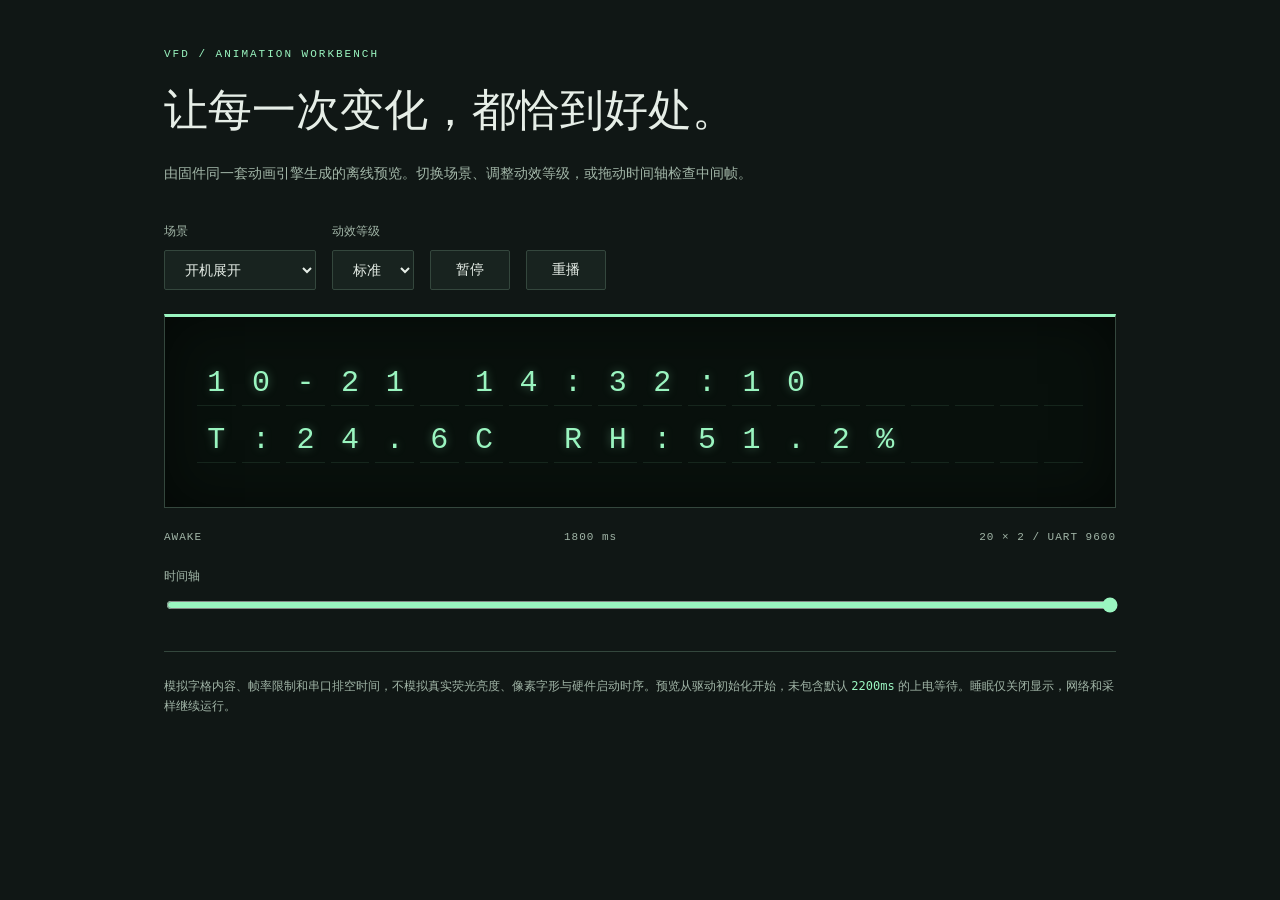
==== docs/animation-preview.html @ 8df6ee5a "feat(时钟): 实现模块化固件、网页管理与消息轮播 实现时钟校时、AHT10 采样、VFD 动画与睡眠唤醒、本地配网、MQTT 消息确认及内容轮播管理。 包含主机测试、网页交互测试和离线动画预览；" ====
<!doctype html><html lang="zh-CN"><head><meta charset="utf-8"><meta name="viewport" content="width=device-width,initial-scale=1"><title>VFD 动画工作台</title><style>
:root{--surface:#101715;--panel:#18231f;--text:#e6eee7;--muted:#a1b5a7;--green:#9af5c0;--border:#34473d;--space:24px;--display:"Georgia","Songti SC",serif;--mono:"Courier New",monospace;--body:"Helvetica Neue","PingFang SC",sans-serif}*{box-sizing:border-box}body{margin:0;background:var(--surface);color:var(--text);font:14px/1.7 var(--body)}main{max-width:1000px;margin:auto;padding:48px 24px}.eyebrow{font:11px var(--mono);letter-spacing:2px;color:var(--green)}h1{font:clamp(28px,5vw,44px)/1.4 var(--display);font-weight:400;margin:20px 0}p{color:var(--muted)}.controls{display:flex;gap:16px;flex-wrap:wrap;margin:36px 0 24px}label{display:grid;gap:8px;font-size:12px;color:var(--muted)}select,button{font:14px var(--body);padding:10px 16px;background:var(--panel);color:var(--text);border:1px solid var(--border);border-radius:2px}button{cursor:pointer;align-self:end;min-width:80px}button:hover{color:var(--green)}button:focus-visible,select:focus-visible,input:focus-visible{outline:2px solid var(--green);outline-offset:4px}.screen{border:1px solid var(--border);border-top:3px solid var(--green);background:#08100c;padding:clamp(12px,3vw,32px);box-shadow:inset 0 0 56px #0008}.row{display:grid;grid-template-columns:repeat(20,minmax(0,1fr));gap:clamp(1px,.5vw,6px);margin:12px 0}.cell{font:clamp(12px,3vw,30px)/1.5 var(--mono);height:1.5em;text-align:center;color:var(--green);text-shadow:0 0 10px #9af5c060;border-bottom:1px solid #9af5c018;white-space:pre}.off .cell{color:transparent;text-shadow:none}.meta{display:flex;justify-content:space-between;gap:16px;font:11px/1.7 var(--mono);letter-spacing:1px;color:var(--muted);margin:20px 0}input[type=range]{width:100%;accent-color:var(--green)}.note{border-top:1px solid var(--border);margin-top:36px;padding-top:24px;font-size:12px}code{color:var(--green)}@media(max-width:500px){main{padding-top:28px}.controls{gap:12px}.meta{font-size:10px;letter-spacing:0}}
</style></head><body><main><div class="eyebrow">VFD / ANIMATION WORKBENCH</div><h1>让每一次变化，都恰到好处。</h1><p>由固件同一套动画引擎生成的离线预览。切换场景、调整动效等级，或拖动时间轴检查中间帧。</p><div class="controls"><label>场景<select id="scene"></select></label><label>动效等级<select id="mode"><option>关闭</option><option>轻量</option><option selected>标准</option></select></label><button id="play" type="button">暂停</button><button id="replay" type="button">重播</button></div><div class="screen" id="screen" aria-label="20 列 2 行显示模拟"><div class="row" id="row0"></div><div class="row" id="row1"></div></div><div class="meta"><span id="state">BOOT</span><span id="time">0 ms</span><span>20 × 2 / UART 9600</span></div><label>时间轴<input id="timeline" type="range" min="0" max="1800" step="100" value="0"></label><p class="note">模拟字格内容、帧率限制和串口排空时间，不模拟真实荧光亮度、像素字形与硬件启动时序。预览从驱动初始化开始，未包含默认 <code>2200ms</code> 的上电等待。睡眠仅关闭显示，网络和采样继续运行。</p></main><script>
const data = {"关闭":[{"id":"boot","name":"开机展开","frames":[{"ms":0,"state":1,"rows":["                    ","                    "]},{"ms":100,"state":1,"rows":["10-21 14:32:10      ","T:24.6C RH:51.2%    "]},{"ms":200,"state":1,"rows":["10-21 14:32:10      ","T:24.6C RH:51.2%    "]},{"ms":300,"state":1,"rows":["10-21 14:32:10      ","T:24.6C RH:51.2%    "]},{"ms":400,"state":1,"rows":["10-21 14:32:10      ","T:24.6C RH:51.2%    "]},{"ms":500,"state":1,"rows":["10-21 14:32:10      ","T:24.6C RH:51.2%    "]},{"ms":600,"state":1,"rows":["10-21 14:32:10      ","T:24.6C RH:51.2%    "]},{"ms":700,"state":1,"rows":["10-21 14:32:10      ","T:24.6C RH:51.2%    "]},{"ms":800,"state":1,"rows":["10-21 14:32:10      ","T:24.6C RH:51.2%    "]},{"ms":900,"state":1,"rows":["10-21 14:32:10      ","T:24.6C RH:51.2%    "]},{"ms":1000,"state":1,"rows":["10-21 14:32:10      ","T:24.6C RH:51.2%    "]},{"ms":1100,"state":1,"rows":["10-21 14:32:10      ","T:24.6C RH:51.2%    "]},{"ms":1200,"state":1,"rows":["10-21 14:32:10      ","T:24.6C RH:51.2%    "]},{"ms":1300,"state":1,"rows":["10-21 14:32:10      ","T:24.6C RH:51.2%    "]},{"ms":1400,"state":1,"rows":["10-21 14:32:10      ","T:24.6C RH:51.2%    "]},{"ms":1500,"state":1,"rows":["10-21 14:32:10      ","T:24.6C RH:51.2%    "]},{"ms":1600,"state":1,"rows":["10-21 14:32:10      ","T:24.6C RH:51.2%    "]},{"ms":1700,"state":1,"rows":["10-21 14:32:10      ","T:24.6C RH:51.2%    "]},{"ms":1800,"state":1,"rows":["10-21 14:32:10      ","T:24.6C RH:51.2%    "]}]},{"id":"wake","name":"唤醒揭示","frames":[{"ms":0,"state":4,"rows":["                    ","                    "]},{"ms":100,"state":4,"rows":["                    ","                    "]},{"ms":200,"state":1,"rows":["10-21 14:35:02      ","T:24.7C RH:51.2%    "]},{"ms":300,"state":1,"rows":["10-21 14:35:02      ","T:24.7C RH:51.2%    "]},{"ms":400,"state":1,"rows":["10-21 14:35:02      ","T:24.7C RH:51.2%    "]},{"ms":500,"state":1,"rows":["10-21 14:35:02      ","T:24.7C RH:51.2%    "]},{"ms":600,"state":1,"rows":["10-21 14:35:02      ","T:24.7C RH:51.2%    "]},{"ms":700,"state":1,"rows":["10-21 14:35:02      ","T:24.7C RH:51.2%    "]},{"ms":800,"state":1,"rows":["10-21 14:35:02      ","T:24.7C RH:51.2%    "]},{"ms":900,"state":1,"rows":["10-21 14:35:02      ","T:24.7C RH:51.2%    "]},{"ms":1000,"state":1,"rows":["10-21 14:35:02      ","T:24.7C RH:51.2%    "]},{"ms":1100,"state":1,"rows":["10-21 14:35:02      ","T:24.7C RH:51.2%    "]},{"ms":1200,"state":1,"rows":["10-21 14:35:02      ","T:24.7C RH:51.2%    "]}]},{"id":"sleep","name":"睡眠收拢","frames":[{"ms":0,"state":2,"rows":["                    ","                    "]},{"ms":100,"state":3,"rows":["                    ","                    "]},{"ms":200,"state":3,"rows":["                    ","                    "]},{"ms":300,"state":3,"rows":["                    ","                    "]},{"ms":400,"state":3,"rows":["                    ","                    "]},{"ms":500,"state":3,"rows":["                    ","                    "]},{"ms":600,"state":3,"rows":["                    ","                    "]},{"ms":700,"state":3,"rows":["                    ","                    "]},{"ms":800,"state":3,"rows":["                    ","                    "]},{"ms":900,"state":3,"rows":["                    ","                    "]},{"ms":1000,"state":3,"rows":["                    ","                    "]},{"ms":1100,"state":3,"rows":["                    ","                    "]},{"ms":1200,"state":3,"rows":["                    ","                    "]}]},{"id":"switch","name":"内容切换","frames":[{"ms":0,"state":1,"rows":["10-21 14:32:11      ","OUT:18.2C CLOUDY    "]},{"ms":100,"state":1,"rows":["10-21 14:32:11      ","OUT:18.2C CLOUDY    "]},{"ms":200,"state":1,"rows":["10-21 14:32:11      ","OUT:18.2C CLOUDY    "]},{"ms":300,"state":1,"rows":["10-21 14:32:11      ","OUT:18.2C CLOUDY    "]},{"ms":400,"state":1,"rows":["10-21 14:32:11      ","OUT:18.2C CLOUDY    "]},{"ms":500,"state":1,"rows":["10-21 14:32:11      ","OUT:18.2C CLOUDY    "]},{"ms":600,"state":1,"rows":["10-21 14:32:11      ","OUT:18.2C CLOUDY    "]},{"ms":700,"state":1,"rows":["10-21 14:32:11      ","OUT:18.2C CLOUDY    "]},{"ms":800,"state":1,"rows":["10-21 14:32:11      ","OUT:18.2C CLOUDY    "]},{"ms":900,"state":1,"rows":["10-21 14:32:11      ","OUT:18.2C CLOUDY    "]},{"ms":1000,"state":1,"rows":["10-21 14:32:11      ","OUT:18.2C CLOUDY    "]},{"ms":1100,"state":1,"rows":["10-21 14:32:11      ","OUT:18.2C CLOUDY    "]},{"ms":1200,"state":1,"rows":["10-21 14:32:11      ","OUT:18.2C CLOUDY    "]}]},{"id":"data","name":"首次数据入场","frames":[{"ms":0,"state":1,"rows":["10-21 14:32:11      ","T:24.6C RH:51.2%    "]},{"ms":100,"state":1,"rows":["10-21 14:32:11      ","T:24.6C RH:51.2%    "]},{"ms":200,"state":1,"rows":["10-21 14:32:11      ","T:24.6C RH:51.2%    "]},{"ms":300,"state":1,"rows":["10-21 14:32:11      ","T:24.6C RH:51.2%    "]},{"ms":400,"state":1,"rows":["10-21 14:32:11      ","T:24.6C RH:51.2%    "]},{"ms":500,"state":1,"rows":["10-21 14:32:11      ","T:24.6C RH:51.2%    "]},{"ms":600,"state":1,"rows":["10-21 14:32:11      ","T:24.6C RH:51.2%    "]},{"ms":700,"state":1,"rows":["10-21 14:32:11      ","T:24.6C RH:51.2%    "]},{"ms":800,"state":1,"rows":["10-21 14:32:11      ","T:24.6C RH:51.2%    "]},{"ms":900,"state":1,"rows":["10-21 14:32:11      ","T:24.6C RH:51.2%    "]},{"ms":1000,"state":1,"rows":["10-21 14:32:11      ","T:24.6C RH:51.2%    "]},{"ms":1100,"state":1,"rows":["10-21 14:32:11      ","T:24.6C RH:51.2%    "]},{"ms":1200,"state":1,"rows":["10-21 14:32:11      ","T:24.6C RH:51.2%    "]}]},{"id":"message","name":"中文消息入场","frames":[{"ms":0,"state":1,"rows":["10-21 14:32:10   M1 ","喝杯水，休息一下。           "]},{"ms":100,"state":1,"rows":["10-21 14:32:10   M1 ","喝杯水，休息一下。           "]},{"ms":200,"state":1,"rows":["10-21 14:32:10   M1 ","喝杯水，休息一下。           "]},{"ms":300,"state":1,"rows":["10-21 14:32:10   M1 ","喝杯水，休息一下。           "]},{"ms":400,"state":1,"rows":["10-21 14:32:10   M1 ","喝杯水，休息一下。           "]},{"ms":500,"state":1,"rows":["10-21 14:32:10   M1 ","喝杯水，休息一下。           "]},{"ms":600,"state":1,"rows":["10-21 14:32:10   M1 ","喝杯水，休息一下。           "]},{"ms":700,"state":1,"rows":["10-21 14:32:10   M1 ","喝杯水，休息一下。           "]},{"ms":800,"state":1,"rows":["10-21 14:32:10   M1 ","喝杯水，休息一下。           "]},{"ms":900,"state":1,"rows":["10-21 14:32:10   M1 ","喝杯水，休息一下。           "]},{"ms":1000,"state":1,"rows":["10-21 14:32:10   M1 ","喝杯水，休息一下。           "]},{"ms":1100,"state":1,"rows":["10-21 14:32:10   M1 ","喝杯水，休息一下。           "]},{"ms":1200,"state":1,"rows":["10-21 14:32:10   M1 ","喝杯水，休息一下。           "]},{"ms":1300,"state":1,"rows":["10-21 14:32:10   M1 ","喝杯水，休息一下。           "]},{"ms":1400,"state":1,"rows":["10-21 14:32:10   M1 ","喝杯水，休息一下。           "]},{"ms":1500,"state":1,"rows":["10-21 14:32:10   M1 ","喝杯水，休息一下。           "]},{"ms":1600,"state":1,"rows":["10-21 14:32:10   M1 ","喝杯水，休息一下。           "]},{"ms":1700,"state":1,"rows":["10-21 14:32:10   M1 ","喝杯水，休息一下。           "]},{"ms":1800,"state":1,"rows":["10-21 14:32:10   M1 ","喝杯水，休息一下。           "]},{"ms":1900,"state":1,"rows":["10-21 14:32:10   M1 ","喝杯水，休息一下。           "]},{"ms":2000,"state":1,"rows":["10-21 14:32:10   M1 ","喝杯水，休息一下。           "]},{"ms":2100,"state":1,"rows":["10-21 14:32:10   M1 ","喝杯水，休息一下。           "]},{"ms":2200,"state":1,"rows":["10-21 14:32:10   M1 ","喝杯水，休息一下。           "]},{"ms":2300,"state":1,"rows":["10-21 14:32:10   M1 ","喝杯水，休息一下。           "]},{"ms":2400,"state":1,"rows":["10-21 14:32:10   M1 ","喝杯水，休息一下。           "]},{"ms":2500,"state":1,"rows":["10-21 14:32:10   M1 ","喝杯水，休息一下。           "]},{"ms":2600,"state":1,"rows":["10-21 14:32:10   M1 ","喝杯水，休息一下。           "]},{"ms":2700,"state":1,"rows":["10-21 14:32:10   M1 ","喝杯水，休息一下。           "]},{"ms":2800,"state":1,"rows":["10-21 14:32:10   M1 ","喝杯水，休息一下。           "]},{"ms":2900,"state":1,"rows":["10-21 14:32:10   M1 ","喝杯水，休息一下。           "]},{"ms":3000,"state":1,"rows":["10-21 14:32:10   M1 ","喝杯水，休息一下。           "]}]},{"id":"scroll","name":"长消息滚动","frames":[{"ms":0,"state":1,"rows":["10-21 14:32:10   M1 ","请记得喝水，长时间使用电脑后起身活动一下"]},{"ms":100,"state":1,"rows":["10-21 14:32:10   M1 ","请记得喝水，长时间使用电脑后起身活动一下"]},{"ms":200,"state":1,"rows":["10-21 14:32:10   M1 ","请记得喝水，长时间使用电脑后起身活动一下"]},{"ms":300,"state":1,"rows":["10-21 14:32:10   M1 ","请记得喝水，长时间使用电脑后起身活动一下"]},{"ms":400,"state":1,"rows":["10-21 14:32:10   M1 ","请记得喝水，长时间使用电脑后起身活动一下"]},{"ms":500,"state":1,"rows":["10-21 14:32:10   M1 ","请记得喝水，长时间使用电脑后起身活动一下"]},{"ms":600,"state":1,"rows":["10-21 14:32:10   M1 ","请记得喝水，长时间使用电脑后起身活动一下"]},{"ms":700,"state":1,"rows":["10-21 14:32:10   M1 ","请记得喝水，长时间使用电脑后起身活动一下"]},{"ms":800,"state":1,"rows":["10-21 14:32:10   M1 ","请记得喝水，长时间使用电脑后起身活动一下"]},{"ms":900,"state":1,"rows":["10-21 14:32:10   M1 ","请记得喝水，长时间使用电脑后起身活动一下"]},{"ms":1000,"state":1,"rows":["10-21 14:32:10   M1 ","请记得喝水，长时间使用电脑后起身活动一下"]},{"ms":1100,"state":1,"rows":["10-21 14:32:10   M1 ","请记得喝水，长时间使用电脑后起身活动一下"]},{"ms":1200,"state":1,"rows":["10-21 14:32:10   M1 ","请记得喝水，长时间使用电脑后起身活动一下"]},{"ms":1300,"state":1,"rows":["10-21 14:32:10   M1 ","请记得喝水，长时间使用电脑后起身活动一下"]},{"ms":1400,"state":1,"rows":["10-21 14:32:10   M1 ","请记得喝水，长时间使用电脑后起身活动一下"]},{"ms":1500,"state":1,"rows":["10-21 14:32:10   M1 ","请记得喝水，长时间使用电脑后起身活动一下"]},{"ms":1600,"state":1,"rows":["10-21 14:32:10   M1 ","请记得喝水，长时间使用电脑后起身活动一下"]},{"ms":1700,"state":1,"rows":["10-21 14:32:10   M1 ","请记得喝水，长时间使用电脑后起身活动一下"]},{"ms":1800,"state":1,"rows":["10-21 14:32:10   M1 ","请记得喝水，长时间使用电脑后起身活动一下"]},{"ms":1900,"state":1,"rows":["10-21 14:32:10   M1 ","记得喝水，长时间使用电脑后起身活动一下，"]},{"ms":2000,"state":1,"rows":["10-21 14:32:10   M1 ","记得喝水，长时间使用电脑后起身活动一下，"]},{"ms":2100,"state":1,"rows":["10-21 14:32:10   M1 ","记得喝水，长时间使用电脑后起身活动一下，"]},{"ms":2200,"state":1,"rows":["10-21 14:32:10   M1 ","记得喝水，长时间使用电脑后起身活动一下，"]},{"ms":2300,"state":1,"rows":["10-21 14:32:10   M1 ","得喝水，长时间使用电脑后起身活动一下，看"]},{"ms":2400,"state":1,"rows":["10-21 14:32:10   M1 ","得喝水，长时间使用电脑后起身活动一下，看"]},{"ms":2500,"state":1,"rows":["10-21 14:32:10   M1 ","得喝水，长时间使用电脑后起身活动一下，看"]},{"ms":2600,"state":1,"rows":["10-21 14:32:10   M1 ","得喝水，长时间使用电脑后起身活动一下，看"]},{"ms":2700,"state":1,"rows":["10-21 14:32:10   M1 ","喝水，长时间使用电脑后起身活动一下，看看"]},{"ms":2800,"state":1,"rows":["10-21 14:32:10   M1 ","喝水，长时间使用电脑后起身活动一下，看看"]},{"ms":2900,"state":1,"rows":["10-21 14:32:10   M1 ","喝水，长时间使用电脑后起身活动一下，看看"]},{"ms":3000,"state":1,"rows":["10-21 14:32:10   M1 ","喝水，长时间使用电脑后起身活动一下，看看"]},{"ms":3100,"state":1,"rows":["10-21 14:32:10   M1 ","水，长时间使用电脑后起身活动一下，看看远"]},{"ms":3200,"state":1,"rows":["10-21 14:32:10   M1 ","水，长时间使用电脑后起身活动一下，看看远"]},{"ms":3300,"state":1,"rows":["10-21 14:32:10   M1 ","水，长时间使用电脑后起身活动一下，看看远"]},{"ms":3400,"state":1,"rows":["10-21 14:32:10   M1 ","水，长时间使用电脑后起身活动一下，看看远"]},{"ms":3500,"state":1,"rows":["10-21 14:32:10   M1 ","，长时间使用电脑后起身活动一下，看看远处"]},{"ms":3600,"state":1,"rows":["10-21 14:32:10   M1 ","，长时间使用电脑后起身活动一下，看看远处"]},{"ms":3700,"state":1,"rows":["10-21 14:32:10   M1 ","，长时间使用电脑后起身活动一下，看看远处"]},{"ms":3800,"state":1,"rows":["10-21 14:32:10   M1 ","，长时间使用电脑后起身活动一下，看看远处"]},{"ms":3900,"state":1,"rows":["10-21 14:32:10   M1 ","长时间使用电脑后起身活动一下，看看远处放"]},{"ms":4000,"state":1,"rows":["10-21 14:32:10   M1 ","长时间使用电脑后起身活动一下，看看远处放"]},{"ms":4100,"state":1,"rows":["10-21 14:32:10   M1 ","长时间使用电脑后起身活动一下，看看远处放"]},{"ms":4200,"state":1,"rows":["10-21 14:32:10   M1 ","长时间使用电脑后起身活动一下，看看远处放"]},{"ms":4300,"state":1,"rows":["10-21 14:32:10   M1 ","时间使用电脑后起身活动一下，看看远处放松"]},{"ms":4400,"state":1,"rows":["10-21 14:32:10   M1 ","时间使用电脑后起身活动一下，看看远处放松"]},{"ms":4500,"state":1,"rows":["10-21 14:32:10   M1 ","时间使用电脑后起身活动一下，看看远处放松"]},{"ms":4600,"state":1,"rows":["10-21 14:32:10   M1 ","时间使用电脑后起身活动一下，看看远处放松"]},{"ms":4700,"state":1,"rows":["10-21 14:32:10   M1 ","间使用电脑后起身活动一下，看看远处放松眼"]},{"ms":4800,"state":1,"rows":["10-21 14:32:10   M1 ","间使用电脑后起身活动一下，看看远处放松眼"]},{"ms":4900,"state":1,"rows":["10-21 14:32:10   M1 ","间使用电脑后起身活动一下，看看远处放松眼"]},{"ms":5000,"state":1,"rows":["10-21 14:32:10   M1 ","间使用电脑后起身活动一下，看看远处放松眼"]},{"ms":5100,"state":1,"rows":["10-21 14:32:10   M1 ","使用电脑后起身活动一下，看看远处放松眼睛"]},{"ms":5200,"state":1,"rows":["10-21 14:32:10   M1 ","使用电脑后起身活动一下，看看远处放松眼睛"]},{"ms":5300,"state":1,"rows":["10-21 14:32:10   M1 ","使用电脑后起身活动一下，看看远处放松眼睛"]},{"ms":5400,"state":1,"rows":["10-21 14:32:10   M1 ","使用电脑后起身活动一下，看看远处放松眼睛"]},{"ms":5500,"state":1,"rows":["10-21 14:32:10   M1 ","用电脑后起身活动一下，看看远处放松眼睛。"]},{"ms":5600,"state":1,"rows":["10-21 14:32:10   M1 ","用电脑后起身活动一下，看看远处放松眼睛。"]},{"ms":5700,"state":1,"rows":["10-21 14:32:10   M1 ","用电脑后起身活动一下，看看远处放松眼睛。"]},{"ms":5800,"state":1,"rows":["10-21 14:32:10   M1 ","用电脑后起身活动一下，看看远处放松眼睛。"]},{"ms":5900,"state":1,"rows":["10-21 14:32:10   M1 ","用电脑后起身活动一下，看看远处放松眼睛。"]},{"ms":6000,"state":1,"rows":["10-21 14:32:10   M1 ","用电脑后起身活动一下，看看远处放松眼睛。"]},{"ms":6100,"state":1,"rows":["10-21 14:32:10   M1 ","用电脑后起身活动一下，看看远处放松眼睛。"]},{"ms":6200,"state":1,"rows":["10-21 14:32:10   M1 ","用电脑后起身活动一下，看看远处放松眼睛。"]},{"ms":6300,"state":1,"rows":["10-21 14:32:10   M1 ","用电脑后起身活动一下，看看远处放松眼睛。"]},{"ms":6400,"state":1,"rows":["10-21 14:32:10   M1 ","用电脑后起身活动一下，看看远处放松眼睛。"]},{"ms":6500,"state":1,"rows":["10-21 14:32:10   M1 ","用电脑后起身活动一下，看看远处放松眼睛。"]},{"ms":6600,"state":1,"rows":["10-21 14:32:10   M1 ","用电脑后起身活动一下，看看远处放松眼睛。"]},{"ms":6700,"state":1,"rows":["10-21 14:32:10   M1 ","请记得喝水，长时间使用电脑后起身活动一下"]},{"ms":6800,"state":1,"rows":["10-21 14:32:10   M1 ","请记得喝水，长时间使用电脑后起身活动一下"]},{"ms":6900,"state":1,"rows":["10-21 14:32:10   M1 ","请记得喝水，长时间使用电脑后起身活动一下"]},{"ms":7000,"state":1,"rows":["10-21 14:32:10   M1 ","请记得喝水，长时间使用电脑后起身活动一下"]},{"ms":7100,"state":1,"rows":["10-21 14:32:10   M1 ","请记得喝水，长时间使用电脑后起身活动一下"]},{"ms":7200,"state":1,"rows":["10-21 14:32:10   M1 ","请记得喝水，长时间使用电脑后起身活动一下"]},{"ms":7300,"state":1,"rows":["10-21 14:32:10   M1 ","请记得喝水，长时间使用电脑后起身活动一下"]},{"ms":7400,"state":1,"rows":["10-21 14:32:10   M1 ","请记得喝水，长时间使用电脑后起身活动一下"]},{"ms":7500,"state":1,"rows":["10-21 14:32:10   M1 ","请记得喝水，长时间使用电脑后起身活动一下"]},{"ms":7600,"state":1,"rows":["10-21 14:32:10   M1 ","请记得喝水，长时间使用电脑后起身活动一下"]},{"ms":7700,"state":1,"rows":["10-21 14:32:10   M1 ","请记得喝水，长时间使用电脑后起身活动一下"]},{"ms":7800,"state":1,"rows":["10-21 14:32:10   M1 ","请记得喝水，长时间使用电脑后起身活动一下"]},{"ms":7900,"state":1,"rows":["10-21 14:32:10   M1 ","请记得喝水，长时间使用电脑后起身活动一下"]},{"ms":8000,"state":1,"rows":["10-21 14:32:10   M1 ","请记得喝水，长时间使用电脑后起身活动一下"]},{"ms":8100,"state":1,"rows":["10-21 14:32:10   M1 ","请记得喝水，长时间使用电脑后起身活动一下"]},{"ms":8200,"state":1,"rows":["10-21 14:32:10   M1 ","请记得喝水，长时间使用电脑后起身活动一下"]},{"ms":8300,"state":1,"rows":["10-21 14:32:10   M1 ","请记得喝水，长时间使用电脑后起身活动一下"]},{"ms":8400,"state":1,"rows":["10-21 14:32:10   M1 ","请记得喝水，长时间使用电脑后起身活动一下"]},{"ms":8500,"state":1,"rows":["10-21 14:32:10   M1 ","请记得喝水，长时间使用电脑后起身活动一下"]},{"ms":8600,"state":1,"rows":["10-21 14:32:10   M1 ","记得喝水，长时间使用电脑后起身活动一下，"]},{"ms":8700,"state":1,"rows":["10-21 14:32:10   M1 ","记得喝水，长时间使用电脑后起身活动一下，"]},{"ms":8800,"state":1,"rows":["10-21 14:32:10   M1 ","记得喝水，长时间使用电脑后起身活动一下，"]},{"ms":8900,"state":1,"rows":["10-21 14:32:10   M1 ","记得喝水，长时间使用电脑后起身活动一下，"]},{"ms":9000,"state":1,"rows":["10-21 14:32:10   M1 ","得喝水，长时间使用电脑后起身活动一下，看"]}]},{"id":"confirm","name":"消息确认反馈","frames":[{"ms":0,"state":1,"rows":["10-21 14:32:10   M1 ","喝杯水，休息一下。           "]},{"ms":100,"state":1,"rows":["10-21 14:32:10   M1 ","喝杯水，休息一下。           "]},{"ms":200,"state":1,"rows":["10-21 14:32:10   M1 ","喝杯水，休息一下。           "]},{"ms":300,"state":1,"rows":["10-21 14:32:10   M1 ","喝杯水，休息一下。           "]},{"ms":400,"state":1,"rows":["10-21 14:32:10   M1 ","喝杯水，休息一下。           "]},{"ms":500,"state":1,"rows":["10-21 14:32:10   M1 ","喝杯水，休息一下。           "]},{"ms":600,"state":1,"rows":["10-21 14:32:10   M1 ","喝杯水，休息一下。           "]},{"ms":700,"state":1,"rows":["10-21 14:32:10   M1 ","喝杯水，休息一下。           "]},{"ms":800,"state":1,"rows":["10-21 14:32:10   M1 ","喝杯水，休息一下。           "]},{"ms":900,"state":1,"rows":["10-21 14:32:10   M1 ","喝杯水，休息一下。           "]},{"ms":1000,"state":1,"rows":["10-21 14:32:10      ","MESSAGE CONFIRMED   "]},{"ms":1100,"state":1,"rows":["10-21 14:32:10      ","MESSAGE CONFIRMED   "]},{"ms":1200,"state":1,"rows":["10-21 14:32:10      ","MESSAGE CONFIRMED   "]},{"ms":1300,"state":1,"rows":["10-21 14:32:10      ","MESSAGE CONFIRMED   "]},{"ms":1400,"state":1,"rows":["10-21 14:32:10      ","MESSAGE CONFIRMED   "]},{"ms":1500,"state":1,"rows":["10-21 14:32:10      ","MESSAGE CONFIRMED   "]},{"ms":1600,"state":1,"rows":["10-21 14:32:10      ","MESSAGE CONFIRMED   "]},{"ms":1700,"state":1,"rows":["10-21 14:32:10      ","MESSAGE CONFIRMED   "]},{"ms":1800,"state":1,"rows":["10-21 14:32:10      ","MESSAGE CONFIRMED   "]},{"ms":1900,"state":1,"rows":["10-21 14:32:10      ","MESSAGE CONFIRMED   "]},{"ms":2000,"state":1,"rows":["10-21 14:32:10      ","T:24.6C RH:51.2%    "]},{"ms":2100,"state":1,"rows":["10-21 14:32:10      ","T:24.6C RH:51.2%    "]},{"ms":2200,"state":1,"rows":["10-21 14:32:10      ","T:24.6C RH:51.2%    "]},{"ms":2300,"state":1,"rows":["10-21 14:32:10      ","T:24.6C RH:51.2%    "]},{"ms":2400,"state":1,"rows":["10-21 14:32:10      ","T:24.6C RH:51.2%    "]},{"ms":2500,"state":1,"rows":["10-21 14:32:10      ","T:24.6C RH:51.2%    "]},{"ms":2600,"state":1,"rows":["10-21 14:32:10      ","T:24.6C RH:51.2%    "]},{"ms":2700,"state":1,"rows":["10-21 14:32:10      ","T:24.6C RH:51.2%    "]},{"ms":2800,"state":1,"rows":["10-21 14:32:10      ","T:24.6C RH:51.2%    "]},{"ms":2900,"state":1,"rows":["10-21 14:32:10      ","T:24.6C RH:51.2%    "]},{"ms":3000,"state":1,"rows":["10-21 14:32:10      ","T:24.6C RH:51.2%    "]}]},{"id":"rotation","name":"轮播与消息打断","frames":[{"ms":0,"state":1,"rows":["10-21 14:32:10      ","2026-10-21 WED      "]},{"ms":100,"state":1,"rows":["10-21 14:32:10      ","2026-10-21 WED      "]},{"ms":200,"state":1,"rows":["10-21 14:32:10      ","2026-10-21 WED      "]},{"ms":300,"state":1,"rows":["10-21 14:32:10      ","2026-10-21 WED      "]},{"ms":400,"state":1,"rows":["10-21 14:32:10      ","2026-10-21 WED      "]},{"ms":500,"state":1,"rows":["10-21 14:32:10      ","2026-10-21 WED      "]},{"ms":600,"state":1,"rows":["10-21 14:32:10      ","2026-10-21 WED      "]},{"ms":700,"state":1,"rows":["10-21 14:32:10      ","2026-10-21 WED      "]},{"ms":800,"state":1,"rows":["10-21 14:32:10      ","2026-10-21 WED      "]},{"ms":900,"state":1,"rows":["10-21 14:32:10      ","2026-10-21 WED      "]},{"ms":1000,"state":1,"rows":["10-21 14:32:10      ","2026-10-21 WED      "]},{"ms":1100,"state":1,"rows":["10-21 14:32:10      ","2026-10-21 WED      "]},{"ms":1200,"state":1,"rows":["10-21 14:32:10      ","2026-10-21 WED      "]},{"ms":1300,"state":1,"rows":["10-21 14:32:10      ","2026-10-21 WED      "]},{"ms":1400,"state":1,"rows":["10-21 14:32:10      ","2026-10-21 WED      "]},{"ms":1500,"state":1,"rows":["10-21 14:32:10      ","2026-10-21 WED      "]},{"ms":1600,"state":1,"rows":["10-21 14:32:10      ","2026-10-21 WED      "]},{"ms":1700,"state":1,"rows":["10-21 14:32:10      ","2026-10-21 WED      "]},{"ms":1800,"state":1,"rows":["10-21 14:32:10      ","2026-10-21 WED      "]},{"ms":1900,"state":1,"rows":["10-21 14:32:10      ","2026-10-21 WED      "]},{"ms":2000,"state":1,"rows":["10-21 14:32:10      ","2026-10-21 WED      "]},{"ms":2100,"state":1,"rows":["10-21 14:32:10      ","2026-10-21 WED      "]},{"ms":2200,"state":1,"rows":["10-21 14:32:10      ","2026-10-21 WED      "]},{"ms":2300,"state":1,"rows":["10-21 14:32:10      ","2026-10-21 WED      "]},{"ms":2400,"state":1,"rows":["10-21 14:32:10      ","2026-10-21 WED      "]},{"ms":2500,"state":1,"rows":["10-21 14:32:10      ","2026-10-21 WED      "]},{"ms":2600,"state":1,"rows":["10-21 14:32:10      ","2026-10-21 WED      "]},{"ms":2700,"state":1,"rows":["10-21 14:32:10      ","2026-10-21 WED      "]},{"ms":2800,"state":1,"rows":["10-21 14:32:10      ","2026-10-21 WED      "]},{"ms":2900,"state":1,"rows":["10-21 14:32:10      ","2026-10-21 WED      "]},{"ms":3000,"state":1,"rows":["10-21 14:32:10      ","2026-10-21 WED      "]},{"ms":3100,"state":1,"rows":["10-21 14:32:10      ","2026-10-21 WED      "]},{"ms":3200,"state":1,"rows":["10-21 14:32:10      ","2026-10-21 WED      "]},{"ms":3300,"state":1,"rows":["10-21 14:32:10      ","2026-10-21 WED      "]},{"ms":3400,"state":1,"rows":["10-21 14:32:10      ","2026-10-21 WED      "]},{"ms":3500,"state":1,"rows":["10-21 14:32:10      ","2026-10-21 WED      "]},{"ms":3600,"state":1,"rows":["10-21 14:32:10      ","2026-10-21 WED      "]},{"ms":3700,"state":1,"rows":["10-21 14:32:10      ","2026-10-21 WED      "]},{"ms":3800,"state":1,"rows":["10-21 14:32:10      ","2026-10-21 WED      "]},{"ms":3900,"state":1,"rows":["10-21 14:32:10      ","2026-10-21 WED      "]},{"ms":4000,"state":1,"rows":["10-21 14:32:10      ","2026-10-21 WED      "]},{"ms":4100,"state":1,"rows":["10-21 14:32:10      ","2026-10-21 WED      "]},{"ms":4200,"state":1,"rows":["10-21 14:32:10      ","2026-10-21 WED      "]},{"ms":4300,"state":1,"rows":["10-21 14:32:10      ","2026-10-21 WED      "]},{"ms":4400,"state":1,"rows":["10-21 14:32:10      ","2026-10-21 WED      "]},{"ms":4500,"state":1,"rows":["10-21 14:32:10      ","2026-10-21 WED      "]},{"ms":4600,"state":1,"rows":["10-21 14:32:10      ","2026-10-21 WED      "]},{"ms":4700,"state":1,"rows":["10-21 14:32:10      ","2026-10-21 WED      "]},{"ms":4800,"state":1,"rows":["10-21 14:32:10      ","2026-10-21 WED      "]},{"ms":4900,"state":1,"rows":["10-21 14:32:10      ","2026-10-21 WED      "]},{"ms":5000,"state":1,"rows":["10-21 14:32:10      ","2026-10-21 WED      "]},{"ms":5100,"state":1,"rows":["10-21 14:32:10      ","T:24.6C RH:51.2%    "]},{"ms":5200,"state":1,"rows":["10-21 14:32:10      ","T:24.6C RH:51.2%    "]},{"ms":5300,"state":1,"rows":["10-21 14:32:10      ","T:24.6C RH:51.2%    "]},{"ms":5400,"state":1,"rows":["10-21 14:32:10      ","T:24.6C RH:51.2%    "]},{"ms":5500,"state":1,"rows":["10-21 14:32:10      ","T:24.6C RH:51.2%    "]},{"ms":5600,"state":1,"rows":["10-21 14:32:10      ","T:24.6C RH:51.2%    "]},{"ms":5700,"state":1,"rows":["10-21 14:32:10      ","T:24.6C RH:51.2%    "]},{"ms":5800,"state":1,"rows":["10-21 14:32:10      ","T:24.6C RH:51.2%    "]},{"ms":5900,"state":1,"rows":["10-21 14:32:10      ","T:24.6C RH:51.2%    "]},{"ms":6000,"state":1,"rows":["10-21 14:32:10      ","T:24.6C RH:51.2%    "]},{"ms":6100,"state":1,"rows":["10-21 14:32:10      ","T:24.6C RH:51.2%    "]},{"ms":6200,"state":1,"rows":["10-21 14:32:10      ","T:24.6C RH:51.2%    "]},{"ms":6300,"state":1,"rows":["10-21 14:32:10      ","T:24.6C RH:51.2%    "]},{"ms":6400,"state":1,"rows":["10-21 14:32:10      ","T:24.6C RH:51.2%    "]},{"ms":6500,"state":1,"rows":["10-21 14:32:10   M1 ","喝杯水，休息一下。           "]},{"ms":6600,"state":1,"rows":["10-21 14:32:10   M1 ","喝杯水，休息一下。           "]},{"ms":6700,"state":1,"rows":["10-21 14:32:10   M1 ","喝杯水，休息一下。           "]},{"ms":6800,"state":1,"rows":["10-21 14:32:10   M1 ","喝杯水，休息一下。           "]},{"ms":6900,"state":1,"rows":["10-21 14:32:10   M1 ","喝杯水，休息一下。           "]},{"ms":7000,"state":1,"rows":["10-21 14:32:10   M1 ","喝杯水，休息一下。           "]},{"ms":7100,"state":1,"rows":["10-21 14:32:10   M1 ","喝杯水，休息一下。           "]},{"ms":7200,"state":1,"rows":["10-21 14:32:10   M1 ","喝杯水，休息一下。           "]},{"ms":7300,"state":1,"rows":["10-21 14:32:10   M1 ","喝杯水，休息一下。           "]},{"ms":7400,"state":1,"rows":["10-21 14:32:10   M1 ","喝杯水，休息一下。           "]},{"ms":7500,"state":1,"rows":["10-21 14:32:10   M1 ","喝杯水，休息一下。           "]},{"ms":7600,"state":1,"rows":["10-21 14:32:10   M1 ","喝杯水，休息一下。           "]},{"ms":7700,"state":1,"rows":["10-21 14:32:10   M1 ","喝杯水，休息一下。           "]},{"ms":7800,"state":1,"rows":["10-21 14:32:10   M1 ","喝杯水，休息一下。           "]},{"ms":7900,"state":1,"rows":["10-21 14:32:10   M1 ","喝杯水，休息一下。           "]},{"ms":8000,"state":1,"rows":["10-21 14:32:10   M1 ","喝杯水，休息一下。           "]},{"ms":8100,"state":1,"rows":["10-21 14:32:10   M1 ","喝杯水，休息一下。           "]},{"ms":8200,"state":1,"rows":["10-21 14:32:10   M1 ","喝杯水，休息一下。           "]},{"ms":8300,"state":1,"rows":["10-21 14:32:10   M1 ","喝杯水，休息一下。           "]},{"ms":8400,"state":1,"rows":["10-21 14:32:10   M1 ","喝杯水，休息一下。           "]},{"ms":8500,"state":1,"rows":["10-21 14:32:10      ","MESSAGE CONFIRMED   "]},{"ms":8600,"state":1,"rows":["10-21 14:32:10      ","MESSAGE CONFIRMED   "]},{"ms":8700,"state":1,"rows":["10-21 14:32:10      ","MESSAGE CONFIRMED   "]},{"ms":8800,"state":1,"rows":["10-21 14:32:10      ","MESSAGE CONFIRMED   "]},{"ms":8900,"state":1,"rows":["10-21 14:32:10      ","MESSAGE CONFIRMED   "]},{"ms":9000,"state":1,"rows":["10-21 14:32:10      ","MESSAGE CONFIRMED   "]},{"ms":9100,"state":1,"rows":["10-21 14:32:10      ","MESSAGE CONFIRMED   "]},{"ms":9200,"state":1,"rows":["10-21 14:32:10      ","MESSAGE CONFIRMED   "]},{"ms":9300,"state":1,"rows":["10-21 14:32:10      ","MESSAGE CONFIRMED   "]},{"ms":9400,"state":1,"rows":["10-21 14:32:10      ","MESSAGE CONFIRMED   "]},{"ms":9500,"state":1,"rows":["10-21 14:32:10      ","T:24.6C RH:51.2%    "]},{"ms":9600,"state":1,"rows":["10-21 14:32:10      ","T:24.6C RH:51.2%    "]},{"ms":9700,"state":1,"rows":["10-21 14:32:10      ","T:24.6C RH:51.2%    "]},{"ms":9800,"state":1,"rows":["10-21 14:32:10      ","T:24.6C RH:51.2%    "]},{"ms":9900,"state":1,"rows":["10-21 14:32:10      ","T:24.6C RH:51.2%    "]},{"ms":10000,"state":1,"rows":["10-21 14:32:10      ","T:24.6C RH:51.2%    "]},{"ms":10100,"state":1,"rows":["10-21 14:32:10      ","T:24.6C RH:51.2%    "]},{"ms":10200,"state":1,"rows":["10-21 14:32:10      ","T:24.6C RH:51.2%    "]},{"ms":10300,"state":1,"rows":["10-21 14:32:10      ","T:24.6C RH:51.2%    "]},{"ms":10400,"state":1,"rows":["10-21 14:32:10      ","T:24.6C RH:51.2%    "]},{"ms":10500,"state":1,"rows":["10-21 14:32:10      ","T:24.6C RH:51.2%    "]},{"ms":10600,"state":1,"rows":["10-21 14:32:10      ","T:24.6C RH:51.2%    "]},{"ms":10700,"state":1,"rows":["10-21 14:32:10      ","T:24.6C RH:51.2%    "]},{"ms":10800,"state":1,"rows":["10-21 14:32:10      ","T:24.6C RH:51.2%    "]},{"ms":10900,"state":1,"rows":["10-21 14:32:10      ","T:24.6C RH:51.2%    "]},{"ms":11000,"state":1,"rows":["10-21 14:32:10      ","T:24.6C RH:51.2%    "]},{"ms":11100,"state":1,"rows":["10-21 14:32:10      ","T:24.6C RH:51.2%    "]},{"ms":11200,"state":1,"rows":["10-21 14:32:10      ","T:24.6C RH:51.2%    "]},{"ms":11300,"state":1,"rows":["10-21 14:32:10      ","T:24.6C RH:51.2%    "]},{"ms":11400,"state":1,"rows":["10-21 14:32:10      ","T:24.6C RH:51.2%    "]},{"ms":11500,"state":1,"rows":["10-21 14:32:10      ","T:24.6C RH:51.2%    "]},{"ms":11600,"state":1,"rows":["10-21 14:32:10      ","T:24.6C RH:51.2%    "]},{"ms":11700,"state":1,"rows":["10-21 14:32:10      ","T:24.6C RH:51.2%    "]},{"ms":11800,"state":1,"rows":["10-21 14:32:10      ","T:24.6C RH:51.2%    "]},{"ms":11900,"state":1,"rows":["10-21 14:32:10      ","T:24.6C RH:51.2%    "]},{"ms":12000,"state":1,"rows":["10-21 14:32:10      ","T:24.6C RH:51.2%    "]},{"ms":12100,"state":1,"rows":["10-21 14:32:10      ","T:24.6C RH:51.2%    "]},{"ms":12200,"state":1,"rows":["10-21 14:32:10      ","T:24.6C RH:51.2%    "]},{"ms":12300,"state":1,"rows":["10-21 14:32:10      ","T:24.6C RH:51.2%    "]},{"ms":12400,"state":1,"rows":["10-21 14:32:10      ","T:24.6C RH:51.2%    "]},{"ms":12500,"state":1,"rows":["10-21 14:32:10      ","T:24.6C RH:51.2%    "]},{"ms":12600,"state":1,"rows":["10-21 14:32:10      ","T:24.6C RH:51.2%    "]},{"ms":12700,"state":1,"rows":["10-21 14:32:10      ","T:24.6C RH:51.2%    "]},{"ms":12800,"state":1,"rows":["10-21 14:32:10      ","T:24.6C RH:51.2%    "]},{"ms":12900,"state":1,"rows":["10-21 14:32:10      ","T:24.6C RH:51.2%    "]},{"ms":13000,"state":1,"rows":["10-21 14:32:10      ","T:24.6C RH:51.2%    "]},{"ms":13100,"state":1,"rows":["10-21 14:32:10      ","T:24.6C RH:51.2%    "]},{"ms":13200,"state":1,"rows":["10-21 14:32:10      ","T:24.6C RH:51.2%    "]},{"ms":13300,"state":1,"rows":["10-21 14:32:10      ","T:24.6C RH:51.2%    "]},{"ms":13400,"state":1,"rows":["10-21 14:32:10      ","T:24.6C RH:51.2%    "]},{"ms":13500,"state":1,"rows":["10-21 14:32:10      ","T:24.6C RH:51.2%    "]},{"ms":13600,"state":1,"rows":["10-21 14:32:10      ","T:24.6C RH:51.2%    "]},{"ms":13700,"state":1,"rows":["10-21 14:32:10      ","T:24.6C RH:51.2%    "]},{"ms":13800,"state":1,"rows":["10-21 14:32:10      ","T:24.6C RH:51.2%    "]},{"ms":13900,"state":1,"rows":["10-21 14:32:10      ","T:24.6C RH:51.2%    "]},{"ms":14000,"state":1,"rows":["10-21 14:32:10      ","T:24.6C RH:51.2%    "]},{"ms":14100,"state":1,"rows":["10-21 14:32:10      ","T:24.6C RH:51.2%    "]},{"ms":14200,"state":1,"rows":["10-21 14:32:10      ","T:24.6C RH:51.2%    "]},{"ms":14300,"state":1,"rows":["10-21 14:32:10      ","T:24.6C RH:51.2%    "]},{"ms":14400,"state":1,"rows":["10-21 14:32:10      ","T:24.6C RH:51.2%    "]},{"ms":14500,"state":1,"rows":["10-21 14:32:10      ","T:24.6C RH:51.2%    "]},{"ms":14600,"state":1,"rows":["10-21 14:32:10      ","2026-10-21 WED      "]},{"ms":14700,"state":1,"rows":["10-21 14:32:10      ","2026-10-21 WED      "]},{"ms":14800,"state":1,"rows":["10-21 14:32:10      ","2026-10-21 WED      "]},{"ms":14900,"state":1,"rows":["10-21 14:32:10      ","2026-10-21 WED      "]},{"ms":15000,"state":1,"rows":["10-21 14:32:10      ","2026-10-21 WED      "]},{"ms":15100,"state":1,"rows":["10-21 14:32:10      ","2026-10-21 WED      "]},{"ms":15200,"state":1,"rows":["10-21 14:32:10      ","2026-10-21 WED      "]},{"ms":15300,"state":1,"rows":["10-21 14:32:10      ","2026-10-21 WED      "]},{"ms":15400,"state":1,"rows":["10-21 14:32:10      ","2026-10-21 WED      "]},{"ms":15500,"state":1,"rows":["10-21 14:32:10      ","2026-10-21 WED      "]},{"ms":15600,"state":1,"rows":["10-21 14:32:10      ","2026-10-21 WED      "]},{"ms":15700,"state":1,"rows":["10-21 14:32:10      ","2026-10-21 WED      "]},{"ms":15800,"state":1,"rows":["10-21 14:32:10      ","2026-10-21 WED      "]},{"ms":15900,"state":1,"rows":["10-21 14:32:10      ","2026-10-21 WED      "]},{"ms":16000,"state":1,"rows":["10-21 14:32:10      ","2026-10-21 WED      "]},{"ms":16100,"state":1,"rows":["10-21 14:32:10      ","2026-10-21 WED      "]},{"ms":16200,"state":1,"rows":["10-21 14:32:10      ","2026-10-21 WED      "]},{"ms":16300,"state":1,"rows":["10-21 14:32:10      ","2026-10-21 WED      "]},{"ms":16400,"state":1,"rows":["10-21 14:32:10      ","2026-10-21 WED      "]},{"ms":16500,"state":1,"rows":["10-21 14:32:10      ","2026-10-21 WED      "]},{"ms":16600,"state":1,"rows":["10-21 14:32:10      ","2026-10-21 WED      "]},{"ms":16700,"state":1,"rows":["10-21 14:32:10      ","2026-10-21 WED      "]},{"ms":16800,"state":1,"rows":["10-21 14:32:10      ","2026-10-21 WED      "]},{"ms":16900,"state":1,"rows":["10-21 14:32:10      ","2026-10-21 WED      "]},{"ms":17000,"state":1,"rows":["10-21 14:32:10      ","2026-10-21 WED      "]},{"ms":17100,"state":1,"rows":["10-21 14:32:10      ","2026-10-21 WED      "]},{"ms":17200,"state":1,"rows":["10-21 14:32:10      ","2026-10-21 WED      "]},{"ms":17300,"state":1,"rows":["10-21 14:32:10      ","2026-10-21 WED      "]},{"ms":17400,"state":1,"rows":["10-21 14:32:10      ","2026-10-21 WED      "]},{"ms":17500,"state":1,"rows":["10-21 14:32:10      ","2026-10-21 WED      "]},{"ms":17600,"state":1,"rows":["10-21 14:32:10      ","2026-10-21 WED      "]},{"ms":17700,"state":1,"rows":["10-21 14:32:10      ","2026-10-21 WED      "]},{"ms":17800,"state":1,"rows":["10-21 14:32:10      ","2026-10-21 WED      "]},{"ms":17900,"state":1,"rows":["10-21 14:32:10      ","2026-10-21 WED      "]},{"ms":18000,"state":1,"rows":["10-21 14:32:10      ","2026-10-21 WED      "]}]}],"轻量":[{"id":"boot","name":"开机展开","frames":[{"ms":0,"state":0,"rows":["                    ","                    "]},{"ms":100,"state":0,"rows":["         CLO        ","        TTLE        "]},{"ms":200,"state":0,"rows":["     VFD CLOCK      ","    A LITTLE TIME   "]},{"ms":300,"state":1,"rows":["     VFD CLOCK      ","    A LITTLE TIME   "]},{"ms":400,"state":1,"rows":["10-21 FD CLOCK      ","T:24.6LITTLE TIME   "]},{"ms":500,"state":1,"rows":["10-21 14:32:10      ","T:24.6C RH:51.2%    "]},{"ms":600,"state":1,"rows":["10-21 14:32:10      ","T:24.6C RH:51.2%    "]},{"ms":700,"state":1,"rows":["10-21 14:32:10      ","T:24.6C RH:51.2%    "]},{"ms":800,"state":1,"rows":["10-21 14:32:10      ","T:24.6C RH:51.2%    "]},{"ms":900,"state":1,"rows":["10-21 14:32:10      ","T:24.6C RH:51.2%    "]},{"ms":1000,"state":1,"rows":["10-21 14:32:10      ","T:24.6C RH:51.2%    "]},{"ms":1100,"state":1,"rows":["10-21 14:32:10      ","T:24.6C RH:51.2%    "]},{"ms":1200,"state":1,"rows":["10-21 14:32:10      ","T:24.6C RH:51.2%    "]},{"ms":1300,"state":1,"rows":["10-21 14:32:10      ","T:24.6C RH:51.2%    "]},{"ms":1400,"state":1,"rows":["10-21 14:32:10      ","T:24.6C RH:51.2%    "]},{"ms":1500,"state":1,"rows":["10-21 14:32:10      ","T:24.6C RH:51.2%    "]},{"ms":1600,"state":1,"rows":["10-21 14:32:10      ","T:24.6C RH:51.2%    "]},{"ms":1700,"state":1,"rows":["10-21 14:32:10      ","T:24.6C RH:51.2%    "]},{"ms":1800,"state":1,"rows":["10-21 14:32:10      ","T:24.6C RH:51.2%    "]}]},{"id":"wake","name":"唤醒揭示","frames":[{"ms":0,"state":4,"rows":["                    ","                    "]},{"ms":100,"state":4,"rows":["                    ","                    "]},{"ms":200,"state":1,"rows":["10-21 14:35:02      ","                    "]},{"ms":300,"state":1,"rows":["10-21 14:35:02      ","T:24.7C RH:51.2%    "]},{"ms":400,"state":1,"rows":["10-21 14:35:02      ","T:24.7C RH:51.2%    "]},{"ms":500,"state":1,"rows":["10-21 14:35:02      ","T:24.7C RH:51.2%    "]},{"ms":600,"state":1,"rows":["10-21 14:35:02      ","T:24.7C RH:51.2%    "]},{"ms":700,"state":1,"rows":["10-21 14:35:02      ","T:24.7C RH:51.2%    "]},{"ms":800,"state":1,"rows":["10-21 14:35:02      ","T:24.7C RH:51.2%    "]},{"ms":900,"state":1,"rows":["10-21 14:35:02      ","T:24.7C RH:51.2%    "]},{"ms":1000,"state":1,"rows":["10-21 14:35:02      ","T:24.7C RH:51.2%    "]},{"ms":1100,"state":1,"rows":["10-21 14:35:02      ","T:24.7C RH:51.2%    "]},{"ms":1200,"state":1,"rows":["10-21 14:35:02      ","T:24.7C RH:51.2%    "]}]},{"id":"sleep","name":"睡眠收拢","frames":[{"ms":0,"state":2,"rows":["10-21 14:32:10      ","T:24.6C RH:51.2%    "]},{"ms":100,"state":2,"rows":["  -21 14:32:10      ","                    "]},{"ms":200,"state":2,"rows":["                    ","                    "]},{"ms":300,"state":3,"rows":["                    ","                    "]},{"ms":400,"state":3,"rows":["                    ","                    "]},{"ms":500,"state":3,"rows":["                    ","                    "]},{"ms":600,"state":3,"rows":["                    ","                    "]},{"ms":700,"state":3,"rows":["                    ","                    "]},{"ms":800,"state":3,"rows":["                    ","                    "]},{"ms":900,"state":3,"rows":["                    ","                    "]},{"ms":1000,"state":3,"rows":["                    ","                    "]},{"ms":1100,"state":3,"rows":["                    ","                    "]},{"ms":1200,"state":3,"rows":["                    ","                    "]}]},{"id":"switch","name":"内容切换","frames":[{"ms":0,"state":1,"rows":["10-21 14:32:11      ","T:24.6C RH:51.2%    "]},{"ms":100,"state":1,"rows":["10-21 14:32:11      ","1.2%    OUT:18.2C CL"]},{"ms":200,"state":1,"rows":["10-21 14:32:11      ","OUT:18.2C CLOUDY    "]},{"ms":300,"state":1,"rows":["10-21 14:32:11      ","OUT:18.2C CLOUDY    "]},{"ms":400,"state":1,"rows":["10-21 14:32:11      ","OUT:18.2C CLOUDY    "]},{"ms":500,"state":1,"rows":["10-21 14:32:11      ","OUT:18.2C CLOUDY    "]},{"ms":600,"state":1,"rows":["10-21 14:32:11      ","OUT:18.2C CLOUDY    "]},{"ms":700,"state":1,"rows":["10-21 14:32:11      ","OUT:18.2C CLOUDY    "]},{"ms":800,"state":1,"rows":["10-21 14:32:11      ","OUT:18.2C CLOUDY    "]},{"ms":900,"state":1,"rows":["10-21 14:32:11      ","OUT:18.2C CLOUDY    "]},{"ms":1000,"state":1,"rows":["10-21 14:32:11      ","OUT:18.2C CLOUDY    "]},{"ms":1100,"state":1,"rows":["10-21 14:32:11      ","OUT:18.2C CLOUDY    "]},{"ms":1200,"state":1,"rows":["10-21 14:32:11      ","OUT:18.2C CLOUDY    "]}]},{"id":"data","name":"首次数据入场","frames":[{"ms":0,"state":1,"rows":["10-21 14:32:11      ","T:--.-C RH:--.-%    "]},{"ms":100,"state":1,"rows":["10-21 14:32:11      ","T:24.6C RH:51.2%    "]},{"ms":200,"state":1,"rows":["10-21 14:32:11      ","T:24.6C RH:51.2%    "]},{"ms":300,"state":1,"rows":["10-21 14:32:11      ","T:24.6C RH:51.2%    "]},{"ms":400,"state":1,"rows":["10-21 14:32:11      ","T:24.6C RH:51.2%    "]},{"ms":500,"state":1,"rows":["10-21 14:32:11      ","T:24.6C RH:51.2%    "]},{"ms":600,"state":1,"rows":["10-21 14:32:11      ","T:24.6C RH:51.2%    "]},{"ms":700,"state":1,"rows":["10-21 14:32:11      ","T:24.6C RH:51.2%    "]},{"ms":800,"state":1,"rows":["10-21 14:32:11      ","T:24.6C RH:51.2%    "]},{"ms":900,"state":1,"rows":["10-21 14:32:11      ","T:24.6C RH:51.2%    "]},{"ms":1000,"state":1,"rows":["10-21 14:32:11      ","T:24.6C RH:51.2%    "]},{"ms":1100,"state":1,"rows":["10-21 14:32:11      ","T:24.6C RH:51.2%    "]},{"ms":1200,"state":1,"rows":["10-21 14:32:11      ","T:24.6C RH:51.2%    "]}]},{"id":"message","name":"中文消息入场","frames":[{"ms":0,"state":1,"rows":["10-21 14:32:10   M1 ","T:24.6C RH:51.2%    "]},{"ms":100,"state":1,"rows":["10-21 14:32:10   M1 ","1.2%    喝杯水，休息一下。   "]},{"ms":200,"state":1,"rows":["10-21 14:32:10   M1 ","喝杯水，休息一下。           "]},{"ms":300,"state":1,"rows":["10-21 14:32:10   M1 ","喝杯水，休息一下。           "]},{"ms":400,"state":1,"rows":["10-21 14:32:10   M1 ","喝杯水，休息一下。           "]},{"ms":500,"state":1,"rows":["10-21 14:32:10   M1 ","喝杯水，休息一下。           "]},{"ms":600,"state":1,"rows":["10-21 14:32:10   M1 ","喝杯水，休息一下。           "]},{"ms":700,"state":1,"rows":["10-21 14:32:10   M1 ","喝杯水，休息一下。           "]},{"ms":800,"state":1,"rows":["10-21 14:32:10   M1 ","喝杯水，休息一下。           "]},{"ms":900,"state":1,"rows":["10-21 14:32:10   M1 ","喝杯水，休息一下。           "]},{"ms":1000,"state":1,"rows":["10-21 14:32:10   M1 ","喝杯水，休息一下。           "]},{"ms":1100,"state":1,"rows":["10-21 14:32:10   M1 ","喝杯水，休息一下。           "]},{"ms":1200,"state":1,"rows":["10-21 14:32:10   M1 ","喝杯水，休息一下。           "]},{"ms":1300,"state":1,"rows":["10-21 14:32:10   M1 ","喝杯水，休息一下。           "]},{"ms":1400,"state":1,"rows":["10-21 14:32:10   M1 ","喝杯水，休息一下。           "]},{"ms":1500,"state":1,"rows":["10-21 14:32:10   M1 ","喝杯水，休息一下。           "]},{"ms":1600,"state":1,"rows":["10-21 14:32:10   M1 ","喝杯水，休息一下。           "]},{"ms":1700,"state":1,"rows":["10-21 14:32:10   M1 ","喝杯水，休息一下。           "]},{"ms":1800,"state":1,"rows":["10-21 14:32:10   M1 ","喝杯水，休息一下。           "]},{"ms":1900,"state":1,"rows":["10-21 14:32:10   M1 ","喝杯水，休息一下。           "]},{"ms":2000,"state":1,"rows":["10-21 14:32:10   M1 ","喝杯水，休息一下。           "]},{"ms":2100,"state":1,"rows":["10-21 14:32:10   M1 ","喝杯水，休息一下。           "]},{"ms":2200,"state":1,"rows":["10-21 14:32:10   M1 ","喝杯水，休息一下。           "]},{"ms":2300,"state":1,"rows":["10-21 14:32:10   M1 ","喝杯水，休息一下。           "]},{"ms":2400,"state":1,"rows":["10-21 14:32:10   M1 ","喝杯水，休息一下。           "]},{"ms":2500,"state":1,"rows":["10-21 14:32:10   M1 ","喝杯水，休息一下。           "]},{"ms":2600,"state":1,"rows":["10-21 14:32:10   M1 ","喝杯水，休息一下。           "]},{"ms":2700,"state":1,"rows":["10-21 14:32:10   M1 ","喝杯水，休息一下。           "]},{"ms":2800,"state":1,"rows":["10-21 14:32:10   M1 ","喝杯水，休息一下。           "]},{"ms":2900,"state":1,"rows":["10-21 14:32:10   M1 ","喝杯水，休息一下。           "]},{"ms":3000,"state":1,"rows":["10-21 14:32:10   M1 ","喝杯水，休息一下。           "]}]},{"id":"scroll","name":"长消息滚动","frames":[{"ms":0,"state":1,"rows":["10-21 14:32:10   M1 ","T:24.6C RH:51.2%    "]},{"ms":100,"state":1,"rows":["10-21 14:32:10   M1 ","1.2%    请记得喝水，长时间使用电"]},{"ms":200,"state":1,"rows":["10-21 14:32:10   M1 ","请记得喝水，长时间使用电脑后起身活动一下"]},{"ms":300,"state":1,"rows":["10-21 14:32:10   M1 ","请记得喝水，长时间使用电脑后起身活动一下"]},{"ms":400,"state":1,"rows":["10-21 14:32:10   M1 ","请记得喝水，长时间使用电脑后起身活动一下"]},{"ms":500,"state":1,"rows":["10-21 14:32:10   M1 ","请记得喝水，长时间使用电脑后起身活动一下"]},{"ms":600,"state":1,"rows":["10-21 14:32:10   M1 ","请记得喝水，长时间使用电脑后起身活动一下"]},{"ms":700,"state":1,"rows":["10-21 14:32:10   M1 ","请记得喝水，长时间使用电脑后起身活动一下"]},{"ms":800,"state":1,"rows":["10-21 14:32:10   M1 ","请记得喝水，长时间使用电脑后起身活动一下"]},{"ms":900,"state":1,"rows":["10-21 14:32:10   M1 ","请记得喝水，长时间使用电脑后起身活动一下"]},{"ms":1000,"state":1,"rows":["10-21 14:32:10   M1 ","请记得喝水，长时间使用电脑后起身活动一下"]},{"ms":1100,"state":1,"rows":["10-21 14:32:10   M1 ","请记得喝水，长时间使用电脑后起身活动一下"]},{"ms":1200,"state":1,"rows":["10-21 14:32:10   M1 ","请记得喝水，长时间使用电脑后起身活动一下"]},{"ms":1300,"state":1,"rows":["10-21 14:32:10   M1 ","请记得喝水，长时间使用电脑后起身活动一下"]},{"ms":1400,"state":1,"rows":["10-21 14:32:10   M1 ","请记得喝水，长时间使用电脑后起身活动一下"]},{"ms":1500,"state":1,"rows":["10-21 14:32:10   M1 ","请记得喝水，长时间使用电脑后起身活动一下"]},{"ms":1600,"state":1,"rows":["10-21 14:32:10   M1 ","请记得喝水，长时间使用电脑后起身活动一下"]},{"ms":1700,"state":1,"rows":["10-21 14:32:10   M1 ","请记得喝水，长时间使用电脑后起身活动一下"]},{"ms":1800,"state":1,"rows":["10-21 14:32:10   M1 ","请记得喝水，长时间使用电脑后起身活动一下"]},{"ms":1900,"state":1,"rows":["10-21 14:32:10   M1 ","记得喝水，长时间使用电脑后起身活动一下，"]},{"ms":2000,"state":1,"rows":["10-21 14:32:10   M1 ","记得喝水，长时间使用电脑后起身活动一下，"]},{"ms":2100,"state":1,"rows":["10-21 14:32:10   M1 ","记得喝水，长时间使用电脑后起身活动一下，"]},{"ms":2200,"state":1,"rows":["10-21 14:32:10   M1 ","记得喝水，长时间使用电脑后起身活动一下，"]},{"ms":2300,"state":1,"rows":["10-21 14:32:10   M1 ","得喝水，长时间使用电脑后起身活动一下，看"]},{"ms":2400,"state":1,"rows":["10-21 14:32:10   M1 ","得喝水，长时间使用电脑后起身活动一下，看"]},{"ms":2500,"state":1,"rows":["10-21 14:32:10   M1 ","得喝水，长时间使用电脑后起身活动一下，看"]},{"ms":2600,"state":1,"rows":["10-21 14:32:10   M1 ","得喝水，长时间使用电脑后起身活动一下，看"]},{"ms":2700,"state":1,"rows":["10-21 14:32:10   M1 ","喝水，长时间使用电脑后起身活动一下，看看"]},{"ms":2800,"state":1,"rows":["10-21 14:32:10   M1 ","喝水，长时间使用电脑后起身活动一下，看看"]},{"ms":2900,"state":1,"rows":["10-21 14:32:10   M1 ","喝水，长时间使用电脑后起身活动一下，看看"]},{"ms":3000,"state":1,"rows":["10-21 14:32:10   M1 ","喝水，长时间使用电脑后起身活动一下，看看"]},{"ms":3100,"state":1,"rows":["10-21 14:32:10   M1 ","水，长时间使用电脑后起身活动一下，看看远"]},{"ms":3200,"state":1,"rows":["10-21 14:32:10   M1 ","水，长时间使用电脑后起身活动一下，看看远"]},{"ms":3300,"state":1,"rows":["10-21 14:32:10   M1 ","水，长时间使用电脑后起身活动一下，看看远"]},{"ms":3400,"state":1,"rows":["10-21 14:32:10   M1 ","水，长时间使用电脑后起身活动一下，看看远"]},{"ms":3500,"state":1,"rows":["10-21 14:32:10   M1 ","，长时间使用电脑后起身活动一下，看看远处"]},{"ms":3600,"state":1,"rows":["10-21 14:32:10   M1 ","，长时间使用电脑后起身活动一下，看看远处"]},{"ms":3700,"state":1,"rows":["10-21 14:32:10   M1 ","，长时间使用电脑后起身活动一下，看看远处"]},{"ms":3800,"state":1,"rows":["10-21 14:32:10   M1 ","，长时间使用电脑后起身活动一下，看看远处"]},{"ms":3900,"state":1,"rows":["10-21 14:32:10   M1 ","长时间使用电脑后起身活动一下，看看远处放"]},{"ms":4000,"state":1,"rows":["10-21 14:32:10   M1 ","长时间使用电脑后起身活动一下，看看远处放"]},{"ms":4100,"state":1,"rows":["10-21 14:32:10   M1 ","长时间使用电脑后起身活动一下，看看远处放"]},{"ms":4200,"state":1,"rows":["10-21 14:32:10   M1 ","长时间使用电脑后起身活动一下，看看远处放"]},{"ms":4300,"state":1,"rows":["10-21 14:32:10   M1 ","时间使用电脑后起身活动一下，看看远处放松"]},{"ms":4400,"state":1,"rows":["10-21 14:32:10   M1 ","时间使用电脑后起身活动一下，看看远处放松"]},{"ms":4500,"state":1,"rows":["10-21 14:32:10   M1 ","时间使用电脑后起身活动一下，看看远处放松"]},{"ms":4600,"state":1,"rows":["10-21 14:32:10   M1 ","时间使用电脑后起身活动一下，看看远处放松"]},{"ms":4700,"state":1,"rows":["10-21 14:32:10   M1 ","间使用电脑后起身活动一下，看看远处放松眼"]},{"ms":4800,"state":1,"rows":["10-21 14:32:10   M1 ","间使用电脑后起身活动一下，看看远处放松眼"]},{"ms":4900,"state":1,"rows":["10-21 14:32:10   M1 ","间使用电脑后起身活动一下，看看远处放松眼"]},{"ms":5000,"state":1,"rows":["10-21 14:32:10   M1 ","间使用电脑后起身活动一下，看看远处放松眼"]},{"ms":5100,"state":1,"rows":["10-21 14:32:10   M1 ","使用电脑后起身活动一下，看看远处放松眼睛"]},{"ms":5200,"state":1,"rows":["10-21 14:32:10   M1 ","使用电脑后起身活动一下，看看远处放松眼睛"]},{"ms":5300,"state":1,"rows":["10-21 14:32:10   M1 ","使用电脑后起身活动一下，看看远处放松眼睛"]},{"ms":5400,"state":1,"rows":["10-21 14:32:10   M1 ","使用电脑后起身活动一下，看看远处放松眼睛"]},{"ms":5500,"state":1,"rows":["10-21 14:32:10   M1 ","用电脑后起身活动一下，看看远处放松眼睛。"]},{"ms":5600,"state":1,"rows":["10-21 14:32:10   M1 ","用电脑后起身活动一下，看看远处放松眼睛。"]},{"ms":5700,"state":1,"rows":["10-21 14:32:10   M1 ","用电脑后起身活动一下，看看远处放松眼睛。"]},{"ms":5800,"state":1,"rows":["10-21 14:32:10   M1 ","用电脑后起身活动一下，看看远处放松眼睛。"]},{"ms":5900,"state":1,"rows":["10-21 14:32:10   M1 ","用电脑后起身活动一下，看看远处放松眼睛。"]},{"ms":6000,"state":1,"rows":["10-21 14:32:10   M1 ","用电脑后起身活动一下，看看远处放松眼睛。"]},{"ms":6100,"state":1,"rows":["10-21 14:32:10   M1 ","用电脑后起身活动一下，看看远处放松眼睛。"]},{"ms":6200,"state":1,"rows":["10-21 14:32:10   M1 ","用电脑后起身活动一下，看看远处放松眼睛。"]},{"ms":6300,"state":1,"rows":["10-21 14:32:10   M1 ","用电脑后起身活动一下，看看远处放松眼睛。"]},{"ms":6400,"state":1,"rows":["10-21 14:32:10   M1 ","用电脑后起身活动一下，看看远处放松眼睛。"]},{"ms":6500,"state":1,"rows":["10-21 14:32:10   M1 ","用电脑后起身活动一下，看看远处放松眼睛。"]},{"ms":6600,"state":1,"rows":["10-21 14:32:10   M1 ","用电脑后起身活动一下，看看远处放松眼睛。"]},{"ms":6700,"state":1,"rows":["10-21 14:32:10   M1 ","请记得喝水，长时间使用电脑后起身活动一下"]},{"ms":6800,"state":1,"rows":["10-21 14:32:10   M1 ","请记得喝水，长时间使用电脑后起身活动一下"]},{"ms":6900,"state":1,"rows":["10-21 14:32:10   M1 ","请记得喝水，长时间使用电脑后起身活动一下"]},{"ms":7000,"state":1,"rows":["10-21 14:32:10   M1 ","请记得喝水，长时间使用电脑后起身活动一下"]},{"ms":7100,"state":1,"rows":["10-21 14:32:10   M1 ","请记得喝水，长时间使用电脑后起身活动一下"]},{"ms":7200,"state":1,"rows":["10-21 14:32:10   M1 ","请记得喝水，长时间使用电脑后起身活动一下"]},{"ms":7300,"state":1,"rows":["10-21 14:32:10   M1 ","请记得喝水，长时间使用电脑后起身活动一下"]},{"ms":7400,"state":1,"rows":["10-21 14:32:10   M1 ","请记得喝水，长时间使用电脑后起身活动一下"]},{"ms":7500,"state":1,"rows":["10-21 14:32:10   M1 ","请记得喝水，长时间使用电脑后起身活动一下"]},{"ms":7600,"state":1,"rows":["10-21 14:32:10   M1 ","请记得喝水，长时间使用电脑后起身活动一下"]},{"ms":7700,"state":1,"rows":["10-21 14:32:10   M1 ","请记得喝水，长时间使用电脑后起身活动一下"]},{"ms":7800,"state":1,"rows":["10-21 14:32:10   M1 ","请记得喝水，长时间使用电脑后起身活动一下"]},{"ms":7900,"state":1,"rows":["10-21 14:32:10   M1 ","请记得喝水，长时间使用电脑后起身活动一下"]},{"ms":8000,"state":1,"rows":["10-21 14:32:10   M1 ","请记得喝水，长时间使用电脑后起身活动一下"]},{"ms":8100,"state":1,"rows":["10-21 14:32:10   M1 ","请记得喝水，长时间使用电脑后起身活动一下"]},{"ms":8200,"state":1,"rows":["10-21 14:32:10   M1 ","请记得喝水，长时间使用电脑后起身活动一下"]},{"ms":8300,"state":1,"rows":["10-21 14:32:10   M1 ","请记得喝水，长时间使用电脑后起身活动一下"]},{"ms":8400,"state":1,"rows":["10-21 14:32:10   M1 ","请记得喝水，长时间使用电脑后起身活动一下"]},{"ms":8500,"state":1,"rows":["10-21 14:32:10   M1 ","请记得喝水，长时间使用电脑后起身活动一下"]},{"ms":8600,"state":1,"rows":["10-21 14:32:10   M1 ","记得喝水，长时间使用电脑后起身活动一下，"]},{"ms":8700,"state":1,"rows":["10-21 14:32:10   M1 ","记得喝水，长时间使用电脑后起身活动一下，"]},{"ms":8800,"state":1,"rows":["10-21 14:32:10   M1 ","记得喝水，长时间使用电脑后起身活动一下，"]},{"ms":8900,"state":1,"rows":["10-21 14:32:10   M1 ","记得喝水，长时间使用电脑后起身活动一下，"]},{"ms":9000,"state":1,"rows":["10-21 14:32:10   M1 ","得喝水，长时间使用电脑后起身活动一下，看"]}]},{"id":"confirm","name":"消息确认反馈","frames":[{"ms":0,"state":1,"rows":["10-21 14:32:10   M1 ","T:24.6C RH:51.2%    "]},{"ms":100,"state":1,"rows":["10-21 14:32:10   M1 ","1.2%    喝杯水，休息一下。   "]},{"ms":200,"state":1,"rows":["10-21 14:32:10   M1 ","喝杯水，休息一下。           "]},{"ms":300,"state":1,"rows":["10-21 14:32:10   M1 ","喝杯水，休息一下。           "]},{"ms":400,"state":1,"rows":["10-21 14:32:10   M1 ","喝杯水，休息一下。           "]},{"ms":500,"state":1,"rows":["10-21 14:32:10   M1 ","喝杯水，休息一下。           "]},{"ms":600,"state":1,"rows":["10-21 14:32:10   M1 ","喝杯水，休息一下。           "]},{"ms":700,"state":1,"rows":["10-21 14:32:10   M1 ","喝杯水，休息一下。           "]},{"ms":800,"state":1,"rows":["10-21 14:32:10   M1 ","喝杯水，休息一下。           "]},{"ms":900,"state":1,"rows":["10-21 14:32:10   M1 ","喝杯水，休息一下。           "]},{"ms":1000,"state":1,"rows":["10-21 14:32:10      ","喝杯水，休息一下。           "]},{"ms":1100,"state":1,"rows":["10-21 14:32:10      ","        MESSAGE CONF"]},{"ms":1200,"state":1,"rows":["10-21 14:32:10      ","MESSAGE CONFIRMED   "]},{"ms":1300,"state":1,"rows":["10-21 14:32:10      ","MESSAGE CONFIRMED   "]},{"ms":1400,"state":1,"rows":["10-21 14:32:10      ","MESSAGE CONFIRMED   "]},{"ms":1500,"state":1,"rows":["10-21 14:32:10      ","MESSAGE CONFIRMED   "]},{"ms":1600,"state":1,"rows":["10-21 14:32:10      ","MESSAGE CONFIRMED   "]},{"ms":1700,"state":1,"rows":["10-21 14:32:10      ","MESSAGE CONFIRMED   "]},{"ms":1800,"state":1,"rows":["10-21 14:32:10      ","MESSAGE CONFIRMED   "]},{"ms":1900,"state":1,"rows":["10-21 14:32:10      ","MESSAGE CONFIRMED   "]},{"ms":2000,"state":1,"rows":["10-21 14:32:10      ","MESSAGE CONFIRMED   "]},{"ms":2100,"state":1,"rows":["10-21 14:32:10      ","IRMED   T:24.6C RH:5"]},{"ms":2200,"state":1,"rows":["10-21 14:32:10      ","T:24.6C RH:51.2%    "]},{"ms":2300,"state":1,"rows":["10-21 14:32:10      ","T:24.6C RH:51.2%    "]},{"ms":2400,"state":1,"rows":["10-21 14:32:10      ","T:24.6C RH:51.2%    "]},{"ms":2500,"state":1,"rows":["10-21 14:32:10      ","T:24.6C RH:51.2%    "]},{"ms":2600,"state":1,"rows":["10-21 14:32:10      ","T:24.6C RH:51.2%    "]},{"ms":2700,"state":1,"rows":["10-21 14:32:10      ","T:24.6C RH:51.2%    "]},{"ms":2800,"state":1,"rows":["10-21 14:32:10      ","T:24.6C RH:51.2%    "]},{"ms":2900,"state":1,"rows":["10-21 14:32:10      ","T:24.6C RH:51.2%    "]},{"ms":3000,"state":1,"rows":["10-21 14:32:10      ","T:24.6C RH:51.2%    "]}]},{"id":"rotation","name":"轮播与消息打断","frames":[{"ms":0,"state":1,"rows":["10-21 14:32:10      ","T:24.6C RH:51.2%    "]},{"ms":100,"state":1,"rows":["10-21 14:32:10      ","1.2%    2026-10-21 W"]},{"ms":200,"state":1,"rows":["10-21 14:32:10      ","2026-10-21 WED      "]},{"ms":300,"state":1,"rows":["10-21 14:32:10      ","2026-10-21 WED      "]},{"ms":400,"state":1,"rows":["10-21 14:32:10      ","2026-10-21 WED      "]},{"ms":500,"state":1,"rows":["10-21 14:32:10      ","2026-10-21 WED      "]},{"ms":600,"state":1,"rows":["10-21 14:32:10      ","2026-10-21 WED      "]},{"ms":700,"state":1,"rows":["10-21 14:32:10      ","2026-10-21 WED      "]},{"ms":800,"state":1,"rows":["10-21 14:32:10      ","2026-10-21 WED      "]},{"ms":900,"state":1,"rows":["10-21 14:32:10      ","2026-10-21 WED      "]},{"ms":1000,"state":1,"rows":["10-21 14:32:10      ","2026-10-21 WED      "]},{"ms":1100,"state":1,"rows":["10-21 14:32:10      ","2026-10-21 WED      "]},{"ms":1200,"state":1,"rows":["10-21 14:32:10      ","2026-10-21 WED      "]},{"ms":1300,"state":1,"rows":["10-21 14:32:10      ","2026-10-21 WED      "]},{"ms":1400,"state":1,"rows":["10-21 14:32:10      ","2026-10-21 WED      "]},{"ms":1500,"state":1,"rows":["10-21 14:32:10      ","2026-10-21 WED      "]},{"ms":1600,"state":1,"rows":["10-21 14:32:10      ","2026-10-21 WED      "]},{"ms":1700,"state":1,"rows":["10-21 14:32:10      ","2026-10-21 WED      "]},{"ms":1800,"state":1,"rows":["10-21 14:32:10      ","2026-10-21 WED      "]},{"ms":1900,"state":1,"rows":["10-21 14:32:10      ","2026-10-21 WED      "]},{"ms":2000,"state":1,"rows":["10-21 14:32:10      ","2026-10-21 WED      "]},{"ms":2100,"state":1,"rows":["10-21 14:32:10      ","2026-10-21 WED      "]},{"ms":2200,"state":1,"rows":["10-21 14:32:10      ","2026-10-21 WED      "]},{"ms":2300,"state":1,"rows":["10-21 14:32:10      ","2026-10-21 WED      "]},{"ms":2400,"state":1,"rows":["10-21 14:32:10      ","2026-10-21 WED      "]},{"ms":2500,"state":1,"rows":["10-21 14:32:10      ","2026-10-21 WED      "]},{"ms":2600,"state":1,"rows":["10-21 14:32:10      ","2026-10-21 WED      "]},{"ms":2700,"state":1,"rows":["10-21 14:32:10      ","2026-10-21 WED      "]},{"ms":2800,"state":1,"rows":["10-21 14:32:10      ","2026-10-21 WED      "]},{"ms":2900,"state":1,"rows":["10-21 14:32:10      ","2026-10-21 WED      "]},{"ms":3000,"state":1,"rows":["10-21 14:32:10      ","2026-10-21 WED      "]},{"ms":3100,"state":1,"rows":["10-21 14:32:10      ","2026-10-21 WED      "]},{"ms":3200,"state":1,"rows":["10-21 14:32:10      ","2026-10-21 WED      "]},{"ms":3300,"state":1,"rows":["10-21 14:32:10      ","2026-10-21 WED      "]},{"ms":3400,"state":1,"rows":["10-21 14:32:10      ","2026-10-21 WED      "]},{"ms":3500,"state":1,"rows":["10-21 14:32:10      ","2026-10-21 WED      "]},{"ms":3600,"state":1,"rows":["10-21 14:32:10      ","2026-10-21 WED      "]},{"ms":3700,"state":1,"rows":["10-21 14:32:10      ","2026-10-21 WED      "]},{"ms":3800,"state":1,"rows":["10-21 14:32:10      ","2026-10-21 WED      "]},{"ms":3900,"state":1,"rows":["10-21 14:32:10      ","2026-10-21 WED      "]},{"ms":4000,"state":1,"rows":["10-21 14:32:10      ","2026-10-21 WED      "]},{"ms":4100,"state":1,"rows":["10-21 14:32:10      ","2026-10-21 WED      "]},{"ms":4200,"state":1,"rows":["10-21 14:32:10      ","2026-10-21 WED      "]},{"ms":4300,"state":1,"rows":["10-21 14:32:10      ","2026-10-21 WED      "]},{"ms":4400,"state":1,"rows":["10-21 14:32:10      ","2026-10-21 WED      "]},{"ms":4500,"state":1,"rows":["10-21 14:32:10      ","2026-10-21 WED      "]},{"ms":4600,"state":1,"rows":["10-21 14:32:10      ","2026-10-21 WED      "]},{"ms":4700,"state":1,"rows":["10-21 14:32:10      ","2026-10-21 WED      "]},{"ms":4800,"state":1,"rows":["10-21 14:32:10      ","2026-10-21 WED      "]},{"ms":4900,"state":1,"rows":["10-21 14:32:10      ","2026-10-21 WED      "]},{"ms":5000,"state":1,"rows":["10-21 14:32:10      ","2026-10-21 WED      "]},{"ms":5100,"state":1,"rows":["10-21 14:32:10      ","2026-10-21 WED      "]},{"ms":5200,"state":1,"rows":["10-21 14:32:10      ","2026-10-21 WED      "]},{"ms":5300,"state":1,"rows":["10-21 14:32:10      ","2026-10-21 WED      "]},{"ms":5400,"state":1,"rows":["10-21 14:32:10      ","ED      T:24.6C RH:5"]},{"ms":5500,"state":1,"rows":["10-21 14:32:10      ","T:24.6C RH:51.2%    "]},{"ms":5600,"state":1,"rows":["10-21 14:32:10      ","T:24.6C RH:51.2%    "]},{"ms":5700,"state":1,"rows":["10-21 14:32:10      ","T:24.6C RH:51.2%    "]},{"ms":5800,"state":1,"rows":["10-21 14:32:10      ","T:24.6C RH:51.2%    "]},{"ms":5900,"state":1,"rows":["10-21 14:32:10      ","T:24.6C RH:51.2%    "]},{"ms":6000,"state":1,"rows":["10-21 14:32:10      ","T:24.6C RH:51.2%    "]},{"ms":6100,"state":1,"rows":["10-21 14:32:10      ","T:24.6C RH:51.2%    "]},{"ms":6200,"state":1,"rows":["10-21 14:32:10      ","T:24.6C RH:51.2%    "]},{"ms":6300,"state":1,"rows":["10-21 14:32:10      ","T:24.6C RH:51.2%    "]},{"ms":6400,"state":1,"rows":["10-21 14:32:10      ","T:24.6C RH:51.2%    "]},{"ms":6500,"state":1,"rows":["10-21 14:32:10   M1 ","T:24.6C RH:51.2%    "]},{"ms":6600,"state":1,"rows":["10-21 14:32:10   M1 ","1.2%    喝杯水，休息一下。   "]},{"ms":6700,"state":1,"rows":["10-21 14:32:10   M1 ","喝杯水，休息一下。           "]},{"ms":6800,"state":1,"rows":["10-21 14:32:10   M1 ","喝杯水，休息一下。           "]},{"ms":6900,"state":1,"rows":["10-21 14:32:10   M1 ","喝杯水，休息一下。           "]},{"ms":7000,"state":1,"rows":["10-21 14:32:10   M1 ","喝杯水，休息一下。           "]},{"ms":7100,"state":1,"rows":["10-21 14:32:10   M1 ","喝杯水，休息一下。           "]},{"ms":7200,"state":1,"rows":["10-21 14:32:10   M1 ","喝杯水，休息一下。           "]},{"ms":7300,"state":1,"rows":["10-21 14:32:10   M1 ","喝杯水，休息一下。           "]},{"ms":7400,"state":1,"rows":["10-21 14:32:10   M1 ","喝杯水，休息一下。           "]},{"ms":7500,"state":1,"rows":["10-21 14:32:10   M1 ","喝杯水，休息一下。           "]},{"ms":7600,"state":1,"rows":["10-21 14:32:10   M1 ","喝杯水，休息一下。           "]},{"ms":7700,"state":1,"rows":["10-21 14:32:10   M1 ","喝杯水，休息一下。           "]},{"ms":7800,"state":1,"rows":["10-21 14:32:10   M1 ","喝杯水，休息一下。           "]},{"ms":7900,"state":1,"rows":["10-21 14:32:10   M1 ","喝杯水，休息一下。           "]},{"ms":8000,"state":1,"rows":["10-21 14:32:10   M1 ","喝杯水，休息一下。           "]},{"ms":8100,"state":1,"rows":["10-21 14:32:10   M1 ","喝杯水，休息一下。           "]},{"ms":8200,"state":1,"rows":["10-21 14:32:10   M1 ","喝杯水，休息一下。           "]},{"ms":8300,"state":1,"rows":["10-21 14:32:10   M1 ","喝杯水，休息一下。           "]},{"ms":8400,"state":1,"rows":["10-21 14:32:10   M1 ","喝杯水，休息一下。           "]},{"ms":8500,"state":1,"rows":["10-21 14:32:10      ","喝杯水，休息一下。           "]},{"ms":8600,"state":1,"rows":["10-21 14:32:10      ","        MESSAGE CONF"]},{"ms":8700,"state":1,"rows":["10-21 14:32:10      ","MESSAGE CONFIRMED   "]},{"ms":8800,"state":1,"rows":["10-21 14:32:10      ","MESSAGE CONFIRMED   "]},{"ms":8900,"state":1,"rows":["10-21 14:32:10      ","MESSAGE CONFIRMED   "]},{"ms":9000,"state":1,"rows":["10-21 14:32:10      ","MESSAGE CONFIRMED   "]},{"ms":9100,"state":1,"rows":["10-21 14:32:10      ","MESSAGE CONFIRMED   "]},{"ms":9200,"state":1,"rows":["10-21 14:32:10      ","MESSAGE CONFIRMED   "]},{"ms":9300,"state":1,"rows":["10-21 14:32:10      ","MESSAGE CONFIRMED   "]},{"ms":9400,"state":1,"rows":["10-21 14:32:10      ","MESSAGE CONFIRMED   "]},{"ms":9500,"state":1,"rows":["10-21 14:32:10      ","MESSAGE CONFIRMED   "]},{"ms":9600,"state":1,"rows":["10-21 14:32:10      ","IRMED   T:24.6C RH:5"]},{"ms":9700,"state":1,"rows":["10-21 14:32:10      ","T:24.6C RH:51.2%    "]},{"ms":9800,"state":1,"rows":["10-21 14:32:10      ","T:24.6C RH:51.2%    "]},{"ms":9900,"state":1,"rows":["10-21 14:32:10      ","T:24.6C RH:51.2%    "]},{"ms":10000,"state":1,"rows":["10-21 14:32:10      ","T:24.6C RH:51.2%    "]},{"ms":10100,"state":1,"rows":["10-21 14:32:10      ","T:24.6C RH:51.2%    "]},{"ms":10200,"state":1,"rows":["10-21 14:32:10      ","T:24.6C RH:51.2%    "]},{"ms":10300,"state":1,"rows":["10-21 14:32:10      ","T:24.6C RH:51.2%    "]},{"ms":10400,"state":1,"rows":["10-21 14:32:10      ","T:24.6C RH:51.2%    "]},{"ms":10500,"state":1,"rows":["10-21 14:32:10      ","T:24.6C RH:51.2%    "]},{"ms":10600,"state":1,"rows":["10-21 14:32:10      ","T:24.6C RH:51.2%    "]},{"ms":10700,"state":1,"rows":["10-21 14:32:10      ","T:24.6C RH:51.2%    "]},{"ms":10800,"state":1,"rows":["10-21 14:32:10      ","T:24.6C RH:51.2%    "]},{"ms":10900,"state":1,"rows":["10-21 14:32:10      ","T:24.6C RH:51.2%    "]},{"ms":11000,"state":1,"rows":["10-21 14:32:10      ","T:24.6C RH:51.2%    "]},{"ms":11100,"state":1,"rows":["10-21 14:32:10      ","T:24.6C RH:51.2%    "]},{"ms":11200,"state":1,"rows":["10-21 14:32:10      ","T:24.6C RH:51.2%    "]},{"ms":11300,"state":1,"rows":["10-21 14:32:10      ","T:24.6C RH:51.2%    "]},{"ms":11400,"state":1,"rows":["10-21 14:32:10      ","T:24.6C RH:51.2%    "]},{"ms":11500,"state":1,"rows":["10-21 14:32:10      ","T:24.6C RH:51.2%    "]},{"ms":11600,"state":1,"rows":["10-21 14:32:10      ","T:24.6C RH:51.2%    "]},{"ms":11700,"state":1,"rows":["10-21 14:32:10      ","T:24.6C RH:51.2%    "]},{"ms":11800,"state":1,"rows":["10-21 14:32:10      ","T:24.6C RH:51.2%    "]},{"ms":11900,"state":1,"rows":["10-21 14:32:10      ","T:24.6C RH:51.2%    "]},{"ms":12000,"state":1,"rows":["10-21 14:32:10      ","T:24.6C RH:51.2%    "]},{"ms":12100,"state":1,"rows":["10-21 14:32:10      ","T:24.6C RH:51.2%    "]},{"ms":12200,"state":1,"rows":["10-21 14:32:10      ","T:24.6C RH:51.2%    "]},{"ms":12300,"state":1,"rows":["10-21 14:32:10      ","T:24.6C RH:51.2%    "]},{"ms":12400,"state":1,"rows":["10-21 14:32:10      ","T:24.6C RH:51.2%    "]},{"ms":12500,"state":1,"rows":["10-21 14:32:10      ","T:24.6C RH:51.2%    "]},{"ms":12600,"state":1,"rows":["10-21 14:32:10      ","T:24.6C RH:51.2%    "]},{"ms":12700,"state":1,"rows":["10-21 14:32:10      ","T:24.6C RH:51.2%    "]},{"ms":12800,"state":1,"rows":["10-21 14:32:10      ","T:24.6C RH:51.2%    "]},{"ms":12900,"state":1,"rows":["10-21 14:32:10      ","T:24.6C RH:51.2%    "]},{"ms":13000,"state":1,"rows":["10-21 14:32:10      ","T:24.6C RH:51.2%    "]},{"ms":13100,"state":1,"rows":["10-21 14:32:10      ","T:24.6C RH:51.2%    "]},{"ms":13200,"state":1,"rows":["10-21 14:32:10      ","T:24.6C RH:51.2%    "]},{"ms":13300,"state":1,"rows":["10-21 14:32:10      ","T:24.6C RH:51.2%    "]},{"ms":13400,"state":1,"rows":["10-21 14:32:10      ","T:24.6C RH:51.2%    "]},{"ms":13500,"state":1,"rows":["10-21 14:32:10      ","T:24.6C RH:51.2%    "]},{"ms":13600,"state":1,"rows":["10-21 14:32:10      ","T:24.6C RH:51.2%    "]},{"ms":13700,"state":1,"rows":["10-21 14:32:10      ","T:24.6C RH:51.2%    "]},{"ms":13800,"state":1,"rows":["10-21 14:32:10      ","T:24.6C RH:51.2%    "]},{"ms":13900,"state":1,"rows":["10-21 14:32:10      ","T:24.6C RH:51.2%    "]},{"ms":14000,"state":1,"rows":["10-21 14:32:10      ","T:24.6C RH:51.2%    "]},{"ms":14100,"state":1,"rows":["10-21 14:32:10      ","T:24.6C RH:51.2%    "]},{"ms":14200,"state":1,"rows":["10-21 14:32:10      ","T:24.6C RH:51.2%    "]},{"ms":14300,"state":1,"rows":["10-21 14:32:10      ","T:24.6C RH:51.2%    "]},{"ms":14400,"state":1,"rows":["10-21 14:32:10      ","T:24.6C RH:51.2%    "]},{"ms":14500,"state":1,"rows":["10-21 14:32:10      ","T:24.6C RH:51.2%    "]},{"ms":14600,"state":1,"rows":["10-21 14:32:10      ","T:24.6C RH:51.2%    "]},{"ms":14700,"state":1,"rows":["10-21 14:32:10      ","T:24.6C RH:51.2%    "]},{"ms":14800,"state":1,"rows":["10-21 14:32:10      ","T:24.6C RH:51.2%    "]},{"ms":14900,"state":1,"rows":["10-21 14:32:10      ","1.2%    2026-10-21 W"]},{"ms":15000,"state":1,"rows":["10-21 14:32:10      ","2026-10-21 WED      "]},{"ms":15100,"state":1,"rows":["10-21 14:32:10      ","2026-10-21 WED      "]},{"ms":15200,"state":1,"rows":["10-21 14:32:10      ","2026-10-21 WED      "]},{"ms":15300,"state":1,"rows":["10-21 14:32:10      ","2026-10-21 WED      "]},{"ms":15400,"state":1,"rows":["10-21 14:32:10      ","2026-10-21 WED      "]},{"ms":15500,"state":1,"rows":["10-21 14:32:10      ","2026-10-21 WED      "]},{"ms":15600,"state":1,"rows":["10-21 14:32:10      ","2026-10-21 WED      "]},{"ms":15700,"state":1,"rows":["10-21 14:32:10      ","2026-10-21 WED      "]},{"ms":15800,"state":1,"rows":["10-21 14:32:10      ","2026-10-21 WED      "]},{"ms":15900,"state":1,"rows":["10-21 14:32:10      ","2026-10-21 WED      "]},{"ms":16000,"state":1,"rows":["10-21 14:32:10      ","2026-10-21 WED      "]},{"ms":16100,"state":1,"rows":["10-21 14:32:10      ","2026-10-21 WED      "]},{"ms":16200,"state":1,"rows":["10-21 14:32:10      ","2026-10-21 WED      "]},{"ms":16300,"state":1,"rows":["10-21 14:32:10      ","2026-10-21 WED      "]},{"ms":16400,"state":1,"rows":["10-21 14:32:10      ","2026-10-21 WED      "]},{"ms":16500,"state":1,"rows":["10-21 14:32:10      ","2026-10-21 WED      "]},{"ms":16600,"state":1,"rows":["10-21 14:32:10      ","2026-10-21 WED      "]},{"ms":16700,"state":1,"rows":["10-21 14:32:10      ","2026-10-21 WED      "]},{"ms":16800,"state":1,"rows":["10-21 14:32:10      ","2026-10-21 WED      "]},{"ms":16900,"state":1,"rows":["10-21 14:32:10      ","2026-10-21 WED      "]},{"ms":17000,"state":1,"rows":["10-21 14:32:10      ","2026-10-21 WED      "]},{"ms":17100,"state":1,"rows":["10-21 14:32:10      ","2026-10-21 WED      "]},{"ms":17200,"state":1,"rows":["10-21 14:32:10      ","2026-10-21 WED      "]},{"ms":17300,"state":1,"rows":["10-21 14:32:10      ","2026-10-21 WED      "]},{"ms":17400,"state":1,"rows":["10-21 14:32:10      ","2026-10-21 WED      "]},{"ms":17500,"state":1,"rows":["10-21 14:32:10      ","2026-10-21 WED      "]},{"ms":17600,"state":1,"rows":["10-21 14:32:10      ","2026-10-21 WED      "]},{"ms":17700,"state":1,"rows":["10-21 14:32:10      ","2026-10-21 WED      "]},{"ms":17800,"state":1,"rows":["10-21 14:32:10      ","2026-10-21 WED      "]},{"ms":17900,"state":1,"rows":["10-21 14:32:10      ","2026-10-21 WED      "]},{"ms":18000,"state":1,"rows":["10-21 14:32:10      ","2026-10-21 WED      "]}]}],"标准":[{"id":"boot","name":"开机展开","frames":[{"ms":0,"state":0,"rows":["                    ","                    "]},{"ms":100,"state":0,"rows":["         C          ","         T          "]},{"ms":200,"state":0,"rows":["         CL         ","        TTL         "]},{"ms":300,"state":0,"rows":["       D CLOC       ","       ITTLE        "]},{"ms":400,"state":0,"rows":["      FD CLOCK      ","      LITTLE T      "]},{"ms":500,"state":0,"rows":["     VFD CLOCK      ","    A LITTLE TI     "]},{"ms":600,"state":0,"rows":["     VFD CLOCK      ","    A LITTLE TIM    "]},{"ms":700,"state":0,"rows":["     VFD CLOCK      ","    A LITTLE TIME   "]},{"ms":800,"state":0,"rows":["     VFD CLOCK      ","    A LITTLE TIME   "]},{"ms":900,"state":0,"rows":["     VFD CLOCK      ","    A LITTLE TIME   "]},{"ms":1000,"state":1,"rows":["     VFD CLOCK      ","    A LITTLE TIME   "]},{"ms":1100,"state":1,"rows":["10   VFD CLOCK      ","T:  A LITTLE TIME   "]},{"ms":1200,"state":1,"rows":["10-21 14 CLOCK      ","T:24.6C TTLE TIME   "]},{"ms":1300,"state":1,"rows":["10-21 14:32:10      ","T:24.6C RH:51.2ME   "]},{"ms":1400,"state":1,"rows":["10-21 14:32:10      ","T:24.6C RH:51.2%    "]},{"ms":1500,"state":1,"rows":["10-21 14:32:10      ","T:24.6C RH:51.2%    "]},{"ms":1600,"state":1,"rows":["10-21 14:32:10      ","T:24.6C RH:51.2%    "]},{"ms":1700,"state":1,"rows":["10-21 14:32:10      ","T:24.6C RH:51.2%    "]},{"ms":1800,"state":1,"rows":["10-21 14:32:10      ","T:24.6C RH:51.2%    "]}]},{"id":"wake","name":"唤醒揭示","frames":[{"ms":0,"state":4,"rows":["                    ","                    "]},{"ms":100,"state":4,"rows":["                    ","                    "]},{"ms":200,"state":1,"rows":["10-21 14:35:02      ","                    "]},{"ms":300,"state":1,"rows":["10-21 14:35:02      ","T:24.7C RH          "]},{"ms":400,"state":1,"rows":["10-21 14:35:02      ","T:24.7C RH:51.2%    "]},{"ms":500,"state":1,"rows":["10-21 14:35:02      ","T:24.7C RH:51.2%    "]},{"ms":600,"state":1,"rows":["10-21 14:35:02      ","T:24.7C RH:51.2%    "]},{"ms":700,"state":1,"rows":["10-21 14:35:02      ","T:24.7C RH:51.2%    "]},{"ms":800,"state":1,"rows":["10-21 14:35:02      ","T:24.7C RH:51.2%    "]},{"ms":900,"state":1,"rows":["10-21 14:35:02      ","T:24.7C RH:51.2%    "]},{"ms":1000,"state":1,"rows":["10-21 14:35:02      ","T:24.7C RH:51.2%    "]},{"ms":1100,"state":1,"rows":["10-21 14:35:02      ","T:24.7C RH:51.2%    "]},{"ms":1200,"state":1,"rows":["10-21 14:35:02      ","T:24.7C RH:51.2%    "]}]},{"id":"sleep","name":"睡眠收拢","frames":[{"ms":0,"state":2,"rows":["10-21 14:32:10      ","T:24.6C RH:51.2%    "]},{"ms":100,"state":2,"rows":["10-21 14:32:10      ","     6C RH:51.2     "]},{"ms":200,"state":2,"rows":["10-21 14:32:10      ","                    "]},{"ms":300,"state":2,"rows":["      14:32:10      ","                    "]},{"ms":400,"state":2,"rows":["                    ","                    "]},{"ms":500,"state":3,"rows":["                    ","                    "]},{"ms":600,"state":3,"rows":["                    ","                    "]},{"ms":700,"state":3,"rows":["                    ","                    "]},{"ms":800,"state":3,"rows":["                    ","                    "]},{"ms":900,"state":3,"rows":["                    ","                    "]},{"ms":1000,"state":3,"rows":["                    ","                    "]},{"ms":1100,"state":3,"rows":["                    ","                    "]},{"ms":1200,"state":3,"rows":["                    ","                    "]}]},{"id":"switch","name":"内容切换","frames":[{"ms":0,"state":1,"rows":["10-21 14:32:11      ","T:24.6C RH:51.2%    "]},{"ms":100,"state":1,"rows":["10-21 14:32:11      ","6C RH:51.2%    OUT:1"]},{"ms":200,"state":1,"rows":["10-21 14:32:11      ",":51.2%    OUT:18.2C "]},{"ms":300,"state":1,"rows":["10-21 14:32:11      ","%    OUT:18.2C CLOUD"]},{"ms":400,"state":1,"rows":["10-21 14:32:11      ","OUT:18.2C CLOUDY    "]},{"ms":500,"state":1,"rows":["10-21 14:32:11      ","OUT:18.2C CLOUDY    "]},{"ms":600,"state":1,"rows":["10-21 14:32:11      ","OUT:18.2C CLOUDY    "]},{"ms":700,"state":1,"rows":["10-21 14:32:11      ","OUT:18.2C CLOUDY    "]},{"ms":800,"state":1,"rows":["10-21 14:32:11      ","OUT:18.2C CLOUDY    "]},{"ms":900,"state":1,"rows":["10-21 14:32:11      ","OUT:18.2C CLOUDY    "]},{"ms":1000,"state":1,"rows":["10-21 14:32:11      ","OUT:18.2C CLOUDY    "]},{"ms":1100,"state":1,"rows":["10-21 14:32:11      ","OUT:18.2C CLOUDY    "]},{"ms":1200,"state":1,"rows":["10-21 14:32:11      ","OUT:18.2C CLOUDY    "]}]},{"id":"data","name":"首次数据入场","frames":[{"ms":0,"state":1,"rows":["10-21 14:32:11      ","T:--.-C RH:--.-%    "]},{"ms":100,"state":1,"rows":["10-21 14:32:11      ","T:--.-C RH:--.-%    "]},{"ms":200,"state":1,"rows":["10-21 14:32:11      ","T:24.6C RH:--.-%    "]},{"ms":300,"state":1,"rows":["10-21 14:32:11      ","T:24.6C RH:51.2%    "]},{"ms":400,"state":1,"rows":["10-21 14:32:11      ","T:24.6C RH:51.2%    "]},{"ms":500,"state":1,"rows":["10-21 14:32:11      ","T:24.6C RH:51.2%    "]},{"ms":600,"state":1,"rows":["10-21 14:32:11      ","T:24.6C RH:51.2%    "]},{"ms":700,"state":1,"rows":["10-21 14:32:11      ","T:24.6C RH:51.2%    "]},{"ms":800,"state":1,"rows":["10-21 14:32:11      ","T:24.6C RH:51.2%    "]},{"ms":900,"state":1,"rows":["10-21 14:32:11      ","T:24.6C RH:51.2%    "]},{"ms":1000,"state":1,"rows":["10-21 14:32:11      ","T:24.6C RH:51.2%    "]},{"ms":1100,"state":1,"rows":["10-21 14:32:11      ","T:24.6C RH:51.2%    "]},{"ms":1200,"state":1,"rows":["10-21 14:32:11      ","T:24.6C RH:51.2%    "]}]},{"id":"message","name":"中文消息入场","frames":[{"ms":0,"state":1,"rows":["10-21 14:32:10   M1 ","T:24.6C RH:51.2%    "]},{"ms":100,"state":1,"rows":["10-21 14:32:10   M1 ","6C RH:51.2%    喝杯水，休"]},{"ms":200,"state":1,"rows":["10-21 14:32:10   M1 ",":51.2%    喝杯水，休息一下。 "]},{"ms":300,"state":1,"rows":["10-21 14:32:10   M1 ","%    喝杯水，休息一下。      "]},{"ms":400,"state":1,"rows":["10-21 14:32:10   M1 ","喝杯水，休息一下。           "]},{"ms":500,"state":1,"rows":["10-21 14:32:10   M1 ","喝杯水，休息一下。           "]},{"ms":600,"state":1,"rows":["10-21 14:32:10   M1 ","喝杯水，休息一下。           "]},{"ms":700,"state":1,"rows":["10-21 14:32:10   M1 ","喝杯水，休息一下。           "]},{"ms":800,"state":1,"rows":["10-21 14:32:10   M1 ","喝杯水，休息一下。           "]},{"ms":900,"state":1,"rows":["10-21 14:32:10   M1 ","喝杯水，休息一下。           "]},{"ms":1000,"state":1,"rows":["10-21 14:32:10   M1 ","喝杯水，休息一下。           "]},{"ms":1100,"state":1,"rows":["10-21 14:32:10   M1 ","喝杯水，休息一下。           "]},{"ms":1200,"state":1,"rows":["10-21 14:32:10   M1 ","喝杯水，休息一下。           "]},{"ms":1300,"state":1,"rows":["10-21 14:32:10   M1 ","喝杯水，休息一下。           "]},{"ms":1400,"state":1,"rows":["10-21 14:32:10   M1 ","喝杯水，休息一下。           "]},{"ms":1500,"state":1,"rows":["10-21 14:32:10   M1 ","喝杯水，休息一下。           "]},{"ms":1600,"state":1,"rows":["10-21 14:32:10   M1 ","喝杯水，休息一下。           "]},{"ms":1700,"state":1,"rows":["10-21 14:32:10   M1 ","喝杯水，休息一下。           "]},{"ms":1800,"state":1,"rows":["10-21 14:32:10   M1 ","喝杯水，休息一下。           "]},{"ms":1900,"state":1,"rows":["10-21 14:32:10   M1 ","喝杯水，休息一下。           "]},{"ms":2000,"state":1,"rows":["10-21 14:32:10   M1 ","喝杯水，休息一下。           "]},{"ms":2100,"state":1,"rows":["10-21 14:32:10   M1 ","喝杯水，休息一下。           "]},{"ms":2200,"state":1,"rows":["10-21 14:32:10   M1 ","喝杯水，休息一下。           "]},{"ms":2300,"state":1,"rows":["10-21 14:32:10   M1 ","喝杯水，休息一下。           "]},{"ms":2400,"state":1,"rows":["10-21 14:32:10   M1 ","喝杯水，休息一下。           "]},{"ms":2500,"state":1,"rows":["10-21 14:32:10   M1 ","喝杯水，休息一下。           "]},{"ms":2600,"state":1,"rows":["10-21 14:32:10   M1 ","喝杯水，休息一下。           "]},{"ms":2700,"state":1,"rows":["10-21 14:32:10   M1 ","喝杯水，休息一下。           "]},{"ms":2800,"state":1,"rows":["10-21 14:32:10   M1 ","喝杯水，休息一下。           "]},{"ms":2900,"state":1,"rows":["10-21 14:32:10   M1 ","喝杯水，休息一下。           "]},{"ms":3000,"state":1,"rows":["10-21 14:32:10   M1 ","喝杯水，休息一下。           "]}]},{"id":"scroll","name":"长消息滚动","frames":[{"ms":0,"state":1,"rows":["10-21 14:32:10   M1 ","T:24.6C RH:51.2%    "]},{"ms":100,"state":1,"rows":["10-21 14:32:10   M1 ","6C RH:51.2%    请记得喝水"]},{"ms":200,"state":1,"rows":["10-21 14:32:10   M1 ",":51.2%    请记得喝水，长时间使"]},{"ms":300,"state":1,"rows":["10-21 14:32:10   M1 ","%    请记得喝水，长时间使用电脑后起"]},{"ms":400,"state":1,"rows":["10-21 14:32:10   M1 ","请记得喝水，长时间使用电脑后起身活动一下"]},{"ms":500,"state":1,"rows":["10-21 14:32:10   M1 ","请记得喝水，长时间使用电脑后起身活动一下"]},{"ms":600,"state":1,"rows":["10-21 14:32:10   M1 ","请记得喝水，长时间使用电脑后起身活动一下"]},{"ms":700,"state":1,"rows":["10-21 14:32:10   M1 ","请记得喝水，长时间使用电脑后起身活动一下"]},{"ms":800,"state":1,"rows":["10-21 14:32:10   M1 ","请记得喝水，长时间使用电脑后起身活动一下"]},{"ms":900,"state":1,"rows":["10-21 14:32:10   M1 ","请记得喝水，长时间使用电脑后起身活动一下"]},{"ms":1000,"state":1,"rows":["10-21 14:32:10   M1 ","请记得喝水，长时间使用电脑后起身活动一下"]},{"ms":1100,"state":1,"rows":["10-21 14:32:10   M1 ","请记得喝水，长时间使用电脑后起身活动一下"]},{"ms":1200,"state":1,"rows":["10-21 14:32:10   M1 ","请记得喝水，长时间使用电脑后起身活动一下"]},{"ms":1300,"state":1,"rows":["10-21 14:32:10   M1 ","请记得喝水，长时间使用电脑后起身活动一下"]},{"ms":1400,"state":1,"rows":["10-21 14:32:10   M1 ","请记得喝水，长时间使用电脑后起身活动一下"]},{"ms":1500,"state":1,"rows":["10-21 14:32:10   M1 ","请记得喝水，长时间使用电脑后起身活动一下"]},{"ms":1600,"state":1,"rows":["10-21 14:32:10   M1 ","请记得喝水，长时间使用电脑后起身活动一下"]},{"ms":1700,"state":1,"rows":["10-21 14:32:10   M1 ","请记得喝水，长时间使用电脑后起身活动一下"]},{"ms":1800,"state":1,"rows":["10-21 14:32:10   M1 ","请记得喝水，长时间使用电脑后起身活动一下"]},{"ms":1900,"state":1,"rows":["10-21 14:32:10   M1 ","记得喝水，长时间使用电脑后起身活动一下，"]},{"ms":2000,"state":1,"rows":["10-21 14:32:10   M1 ","记得喝水，长时间使用电脑后起身活动一下，"]},{"ms":2100,"state":1,"rows":["10-21 14:32:10   M1 ","记得喝水，长时间使用电脑后起身活动一下，"]},{"ms":2200,"state":1,"rows":["10-21 14:32:10   M1 ","记得喝水，长时间使用电脑后起身活动一下，"]},{"ms":2300,"state":1,"rows":["10-21 14:32:10   M1 ","得喝水，长时间使用电脑后起身活动一下，看"]},{"ms":2400,"state":1,"rows":["10-21 14:32:10   M1 ","得喝水，长时间使用电脑后起身活动一下，看"]},{"ms":2500,"state":1,"rows":["10-21 14:32:10   M1 ","得喝水，长时间使用电脑后起身活动一下，看"]},{"ms":2600,"state":1,"rows":["10-21 14:32:10   M1 ","得喝水，长时间使用电脑后起身活动一下，看"]},{"ms":2700,"state":1,"rows":["10-21 14:32:10   M1 ","喝水，长时间使用电脑后起身活动一下，看看"]},{"ms":2800,"state":1,"rows":["10-21 14:32:10   M1 ","喝水，长时间使用电脑后起身活动一下，看看"]},{"ms":2900,"state":1,"rows":["10-21 14:32:10   M1 ","喝水，长时间使用电脑后起身活动一下，看看"]},{"ms":3000,"state":1,"rows":["10-21 14:32:10   M1 ","喝水，长时间使用电脑后起身活动一下，看看"]},{"ms":3100,"state":1,"rows":["10-21 14:32:10   M1 ","水，长时间使用电脑后起身活动一下，看看远"]},{"ms":3200,"state":1,"rows":["10-21 14:32:10   M1 ","水，长时间使用电脑后起身活动一下，看看远"]},{"ms":3300,"state":1,"rows":["10-21 14:32:10   M1 ","水，长时间使用电脑后起身活动一下，看看远"]},{"ms":3400,"state":1,"rows":["10-21 14:32:10   M1 ","水，长时间使用电脑后起身活动一下，看看远"]},{"ms":3500,"state":1,"rows":["10-21 14:32:10   M1 ","，长时间使用电脑后起身活动一下，看看远处"]},{"ms":3600,"state":1,"rows":["10-21 14:32:10   M1 ","，长时间使用电脑后起身活动一下，看看远处"]},{"ms":3700,"state":1,"rows":["10-21 14:32:10   M1 ","，长时间使用电脑后起身活动一下，看看远处"]},{"ms":3800,"state":1,"rows":["10-21 14:32:10   M1 ","，长时间使用电脑后起身活动一下，看看远处"]},{"ms":3900,"state":1,"rows":["10-21 14:32:10   M1 ","长时间使用电脑后起身活动一下，看看远处放"]},{"ms":4000,"state":1,"rows":["10-21 14:32:10   M1 ","长时间使用电脑后起身活动一下，看看远处放"]},{"ms":4100,"state":1,"rows":["10-21 14:32:10   M1 ","长时间使用电脑后起身活动一下，看看远处放"]},{"ms":4200,"state":1,"rows":["10-21 14:32:10   M1 ","长时间使用电脑后起身活动一下，看看远处放"]},{"ms":4300,"state":1,"rows":["10-21 14:32:10   M1 ","时间使用电脑后起身活动一下，看看远处放松"]},{"ms":4400,"state":1,"rows":["10-21 14:32:10   M1 ","时间使用电脑后起身活动一下，看看远处放松"]},{"ms":4500,"state":1,"rows":["10-21 14:32:10   M1 ","时间使用电脑后起身活动一下，看看远处放松"]},{"ms":4600,"state":1,"rows":["10-21 14:32:10   M1 ","时间使用电脑后起身活动一下，看看远处放松"]},{"ms":4700,"state":1,"rows":["10-21 14:32:10   M1 ","间使用电脑后起身活动一下，看看远处放松眼"]},{"ms":4800,"state":1,"rows":["10-21 14:32:10   M1 ","间使用电脑后起身活动一下，看看远处放松眼"]},{"ms":4900,"state":1,"rows":["10-21 14:32:10   M1 ","间使用电脑后起身活动一下，看看远处放松眼"]},{"ms":5000,"state":1,"rows":["10-21 14:32:10   M1 ","间使用电脑后起身活动一下，看看远处放松眼"]},{"ms":5100,"state":1,"rows":["10-21 14:32:10   M1 ","使用电脑后起身活动一下，看看远处放松眼睛"]},{"ms":5200,"state":1,"rows":["10-21 14:32:10   M1 ","使用电脑后起身活动一下，看看远处放松眼睛"]},{"ms":5300,"state":1,"rows":["10-21 14:32:10   M1 ","使用电脑后起身活动一下，看看远处放松眼睛"]},{"ms":5400,"state":1,"rows":["10-21 14:32:10   M1 ","使用电脑后起身活动一下，看看远处放松眼睛"]},{"ms":5500,"state":1,"rows":["10-21 14:32:10   M1 ","用电脑后起身活动一下，看看远处放松眼睛。"]},{"ms":5600,"state":1,"rows":["10-21 14:32:10   M1 ","用电脑后起身活动一下，看看远处放松眼睛。"]},{"ms":5700,"state":1,"rows":["10-21 14:32:10   M1 ","用电脑后起身活动一下，看看远处放松眼睛。"]},{"ms":5800,"state":1,"rows":["10-21 14:32:10   M1 ","用电脑后起身活动一下，看看远处放松眼睛。"]},{"ms":5900,"state":1,"rows":["10-21 14:32:10   M1 ","用电脑后起身活动一下，看看远处放松眼睛。"]},{"ms":6000,"state":1,"rows":["10-21 14:32:10   M1 ","用电脑后起身活动一下，看看远处放松眼睛。"]},{"ms":6100,"state":1,"rows":["10-21 14:32:10   M1 ","用电脑后起身活动一下，看看远处放松眼睛。"]},{"ms":6200,"state":1,"rows":["10-21 14:32:10   M1 ","用电脑后起身活动一下，看看远处放松眼睛。"]},{"ms":6300,"state":1,"rows":["10-21 14:32:10   M1 ","用电脑后起身活动一下，看看远处放松眼睛。"]},{"ms":6400,"state":1,"rows":["10-21 14:32:10   M1 ","用电脑后起身活动一下，看看远处放松眼睛。"]},{"ms":6500,"state":1,"rows":["10-21 14:32:10   M1 ","用电脑后起身活动一下，看看远处放松眼睛。"]},{"ms":6600,"state":1,"rows":["10-21 14:32:10   M1 ","用电脑后起身活动一下，看看远处放松眼睛。"]},{"ms":6700,"state":1,"rows":["10-21 14:32:10   M1 ","请记得喝水，长时间使用电脑后起身活动一下"]},{"ms":6800,"state":1,"rows":["10-21 14:32:10   M1 ","请记得喝水，长时间使用电脑后起身活动一下"]},{"ms":6900,"state":1,"rows":["10-21 14:32:10   M1 ","请记得喝水，长时间使用电脑后起身活动一下"]},{"ms":7000,"state":1,"rows":["10-21 14:32:10   M1 ","请记得喝水，长时间使用电脑后起身活动一下"]},{"ms":7100,"state":1,"rows":["10-21 14:32:10   M1 ","请记得喝水，长时间使用电脑后起身活动一下"]},{"ms":7200,"state":1,"rows":["10-21 14:32:10   M1 ","请记得喝水，长时间使用电脑后起身活动一下"]},{"ms":7300,"state":1,"rows":["10-21 14:32:10   M1 ","请记得喝水，长时间使用电脑后起身活动一下"]},{"ms":7400,"state":1,"rows":["10-21 14:32:10   M1 ","请记得喝水，长时间使用电脑后起身活动一下"]},{"ms":7500,"state":1,"rows":["10-21 14:32:10   M1 ","请记得喝水，长时间使用电脑后起身活动一下"]},{"ms":7600,"state":1,"rows":["10-21 14:32:10   M1 ","请记得喝水，长时间使用电脑后起身活动一下"]},{"ms":7700,"state":1,"rows":["10-21 14:32:10   M1 ","请记得喝水，长时间使用电脑后起身活动一下"]},{"ms":7800,"state":1,"rows":["10-21 14:32:10   M1 ","请记得喝水，长时间使用电脑后起身活动一下"]},{"ms":7900,"state":1,"rows":["10-21 14:32:10   M1 ","请记得喝水，长时间使用电脑后起身活动一下"]},{"ms":8000,"state":1,"rows":["10-21 14:32:10   M1 ","请记得喝水，长时间使用电脑后起身活动一下"]},{"ms":8100,"state":1,"rows":["10-21 14:32:10   M1 ","请记得喝水，长时间使用电脑后起身活动一下"]},{"ms":8200,"state":1,"rows":["10-21 14:32:10   M1 ","请记得喝水，长时间使用电脑后起身活动一下"]},{"ms":8300,"state":1,"rows":["10-21 14:32:10   M1 ","请记得喝水，长时间使用电脑后起身活动一下"]},{"ms":8400,"state":1,"rows":["10-21 14:32:10   M1 ","请记得喝水，长时间使用电脑后起身活动一下"]},{"ms":8500,"state":1,"rows":["10-21 14:32:10   M1 ","请记得喝水，长时间使用电脑后起身活动一下"]},{"ms":8600,"state":1,"rows":["10-21 14:32:10   M1 ","记得喝水，长时间使用电脑后起身活动一下，"]},{"ms":8700,"state":1,"rows":["10-21 14:32:10   M1 ","记得喝水，长时间使用电脑后起身活动一下，"]},{"ms":8800,"state":1,"rows":["10-21 14:32:10   M1 ","记得喝水，长时间使用电脑后起身活动一下，"]},{"ms":8900,"state":1,"rows":["10-21 14:32:10   M1 ","记得喝水，长时间使用电脑后起身活动一下，"]},{"ms":9000,"state":1,"rows":["10-21 14:32:10   M1 ","得喝水，长时间使用电脑后起身活动一下，看"]}]},{"id":"confirm","name":"消息确认反馈","frames":[{"ms":0,"state":1,"rows":["10-21 14:32:10   M1 ","T:24.6C RH:51.2%    "]},{"ms":100,"state":1,"rows":["10-21 14:32:10   M1 ","6C RH:51.2%    喝杯水，休"]},{"ms":200,"state":1,"rows":["10-21 14:32:10   M1 ",":51.2%    喝杯水，休息一下。 "]},{"ms":300,"state":1,"rows":["10-21 14:32:10   M1 ","%    喝杯水，休息一下。      "]},{"ms":400,"state":1,"rows":["10-21 14:32:10   M1 ","喝杯水，休息一下。           "]},{"ms":500,"state":1,"rows":["10-21 14:32:10   M1 ","喝杯水，休息一下。           "]},{"ms":600,"state":1,"rows":["10-21 14:32:10   M1 ","喝杯水，休息一下。           "]},{"ms":700,"state":1,"rows":["10-21 14:32:10   M1 ","喝杯水，休息一下。           "]},{"ms":800,"state":1,"rows":["10-21 14:32:10   M1 ","喝杯水，休息一下。           "]},{"ms":900,"state":1,"rows":["10-21 14:32:10   M1 ","喝杯水，休息一下。           "]},{"ms":1000,"state":1,"rows":["10-21 14:32:10      ","喝杯水，休息一下。           "]},{"ms":1100,"state":1,"rows":["10-21 14:32:10      ","息一下。           MESSA"]},{"ms":1200,"state":1,"rows":["10-21 14:32:10      ","          MESSAGE CO"]},{"ms":1300,"state":1,"rows":["10-21 14:32:10      ","     MESSAGE CONFIRM"]},{"ms":1400,"state":1,"rows":["10-21 14:32:10      ","MESSAGE CONFIRMED   "]},{"ms":1500,"state":1,"rows":["10-21 14:32:10      ","MESSAGE CONFIRMED   "]},{"ms":1600,"state":1,"rows":["10-21 14:32:10      ","MESSAGE CONFIRMED   "]},{"ms":1700,"state":1,"rows":["10-21 14:32:10      ","MESSAGE CONFIRMED   "]},{"ms":1800,"state":1,"rows":["10-21 14:32:10      ","MESSAGE CONFIRMED   "]},{"ms":1900,"state":1,"rows":["10-21 14:32:10      ","MESSAGE CONFIRMED   "]},{"ms":2000,"state":1,"rows":["10-21 14:32:10      ","MESSAGE CONFIRMED   "]},{"ms":2100,"state":1,"rows":["10-21 14:32:10      ","GE CONFIRMED   T:24."]},{"ms":2200,"state":1,"rows":["10-21 14:32:10      ","NFIRMED   T:24.6C RH"]},{"ms":2300,"state":1,"rows":["10-21 14:32:10      ","ED   T:24.6C RH:51.2"]},{"ms":2400,"state":1,"rows":["10-21 14:32:10      ","T:24.6C RH:51.2%    "]},{"ms":2500,"state":1,"rows":["10-21 14:32:10      ","T:24.6C RH:51.2%    "]},{"ms":2600,"state":1,"rows":["10-21 14:32:10      ","T:24.6C RH:51.2%    "]},{"ms":2700,"state":1,"rows":["10-21 14:32:10      ","T:24.6C RH:51.2%    "]},{"ms":2800,"state":1,"rows":["10-21 14:32:10      ","T:24.6C RH:51.2%    "]},{"ms":2900,"state":1,"rows":["10-21 14:32:10      ","T:24.6C RH:51.2%    "]},{"ms":3000,"state":1,"rows":["10-21 14:32:10      ","T:24.6C RH:51.2%    "]}]},{"id":"rotation","name":"轮播与消息打断","frames":[{"ms":0,"state":1,"rows":["10-21 14:32:10      ","T:24.6C RH:51.2%    "]},{"ms":100,"state":1,"rows":["10-21 14:32:10      ","6C RH:51.2%    2026-"]},{"ms":200,"state":1,"rows":["10-21 14:32:10      ",":51.2%    2026-10-21"]},{"ms":300,"state":1,"rows":["10-21 14:32:10      ","%    2026-10-21 WED "]},{"ms":400,"state":1,"rows":["10-21 14:32:10      ","2026-10-21 WED      "]},{"ms":500,"state":1,"rows":["10-21 14:32:10      ","2026-10-21 WED      "]},{"ms":600,"state":1,"rows":["10-21 14:32:10      ","2026-10-21 WED      "]},{"ms":700,"state":1,"rows":["10-21 14:32:10      ","2026-10-21 WED      "]},{"ms":800,"state":1,"rows":["10-21 14:32:10      ","2026-10-21 WED      "]},{"ms":900,"state":1,"rows":["10-21 14:32:10      ","2026-10-21 WED      "]},{"ms":1000,"state":1,"rows":["10-21 14:32:10      ","2026-10-21 WED      "]},{"ms":1100,"state":1,"rows":["10-21 14:32:10      ","2026-10-21 WED      "]},{"ms":1200,"state":1,"rows":["10-21 14:32:10      ","2026-10-21 WED      "]},{"ms":1300,"state":1,"rows":["10-21 14:32:10      ","2026-10-21 WED      "]},{"ms":1400,"state":1,"rows":["10-21 14:32:10      ","2026-10-21 WED      "]},{"ms":1500,"state":1,"rows":["10-21 14:32:10      ","2026-10-21 WED      "]},{"ms":1600,"state":1,"rows":["10-21 14:32:10      ","2026-10-21 WED      "]},{"ms":1700,"state":1,"rows":["10-21 14:32:10      ","2026-10-21 WED      "]},{"ms":1800,"state":1,"rows":["10-21 14:32:10      ","2026-10-21 WED      "]},{"ms":1900,"state":1,"rows":["10-21 14:32:10      ","2026-10-21 WED      "]},{"ms":2000,"state":1,"rows":["10-21 14:32:10      ","2026-10-21 WED      "]},{"ms":2100,"state":1,"rows":["10-21 14:32:10      ","2026-10-21 WED      "]},{"ms":2200,"state":1,"rows":["10-21 14:32:10      ","2026-10-21 WED      "]},{"ms":2300,"state":1,"rows":["10-21 14:32:10      ","2026-10-21 WED      "]},{"ms":2400,"state":1,"rows":["10-21 14:32:10      ","2026-10-21 WED      "]},{"ms":2500,"state":1,"rows":["10-21 14:32:10      ","2026-10-21 WED      "]},{"ms":2600,"state":1,"rows":["10-21 14:32:10      ","2026-10-21 WED      "]},{"ms":2700,"state":1,"rows":["10-21 14:32:10      ","2026-10-21 WED      "]},{"ms":2800,"state":1,"rows":["10-21 14:32:10      ","2026-10-21 WED      "]},{"ms":2900,"state":1,"rows":["10-21 14:32:10      ","2026-10-21 WED      "]},{"ms":3000,"state":1,"rows":["10-21 14:32:10      ","2026-10-21 WED      "]},{"ms":3100,"state":1,"rows":["10-21 14:32:10      ","2026-10-21 WED      "]},{"ms":3200,"state":1,"rows":["10-21 14:32:10      ","2026-10-21 WED      "]},{"ms":3300,"state":1,"rows":["10-21 14:32:10      ","2026-10-21 WED      "]},{"ms":3400,"state":1,"rows":["10-21 14:32:10      ","2026-10-21 WED      "]},{"ms":3500,"state":1,"rows":["10-21 14:32:10      ","2026-10-21 WED      "]},{"ms":3600,"state":1,"rows":["10-21 14:32:10      ","2026-10-21 WED      "]},{"ms":3700,"state":1,"rows":["10-21 14:32:10      ","2026-10-21 WED      "]},{"ms":3800,"state":1,"rows":["10-21 14:32:10      ","2026-10-21 WED      "]},{"ms":3900,"state":1,"rows":["10-21 14:32:10      ","2026-10-21 WED      "]},{"ms":4000,"state":1,"rows":["10-21 14:32:10      ","2026-10-21 WED      "]},{"ms":4100,"state":1,"rows":["10-21 14:32:10      ","2026-10-21 WED      "]},{"ms":4200,"state":1,"rows":["10-21 14:32:10      ","2026-10-21 WED      "]},{"ms":4300,"state":1,"rows":["10-21 14:32:10      ","2026-10-21 WED      "]},{"ms":4400,"state":1,"rows":["10-21 14:32:10      ","2026-10-21 WED      "]},{"ms":4500,"state":1,"rows":["10-21 14:32:10      ","2026-10-21 WED      "]},{"ms":4600,"state":1,"rows":["10-21 14:32:10      ","2026-10-21 WED      "]},{"ms":4700,"state":1,"rows":["10-21 14:32:10      ","2026-10-21 WED      "]},{"ms":4800,"state":1,"rows":["10-21 14:32:10      ","2026-10-21 WED      "]},{"ms":4900,"state":1,"rows":["10-21 14:32:10      ","2026-10-21 WED      "]},{"ms":5000,"state":1,"rows":["10-21 14:32:10      ","2026-10-21 WED      "]},{"ms":5100,"state":1,"rows":["10-21 14:32:10      ","2026-10-21 WED      "]},{"ms":5200,"state":1,"rows":["10-21 14:32:10      ","2026-10-21 WED      "]},{"ms":5300,"state":1,"rows":["10-21 14:32:10      ","2026-10-21 WED      "]},{"ms":5400,"state":1,"rows":["10-21 14:32:10      ","2026-10-21 WED      "]},{"ms":5500,"state":1,"rows":["10-21 14:32:10      ","2026-10-21 WED      "]},{"ms":5600,"state":1,"rows":["10-21 14:32:10      ","10-21 WED      T:24."]},{"ms":5700,"state":1,"rows":["10-21 14:32:10      "," WED      T:24.6C RH"]},{"ms":5800,"state":1,"rows":["10-21 14:32:10      ","     T:24.6C RH:51.2"]},{"ms":5900,"state":1,"rows":["10-21 14:32:10      ","T:24.6C RH:51.2%    "]},{"ms":6000,"state":1,"rows":["10-21 14:32:10      ","T:24.6C RH:51.2%    "]},{"ms":6100,"state":1,"rows":["10-21 14:32:10      ","T:24.6C RH:51.2%    "]},{"ms":6200,"state":1,"rows":["10-21 14:32:10      ","T:24.6C RH:51.2%    "]},{"ms":6300,"state":1,"rows":["10-21 14:32:10      ","T:24.6C RH:51.2%    "]},{"ms":6400,"state":1,"rows":["10-21 14:32:10      ","T:24.6C RH:51.2%    "]},{"ms":6500,"state":1,"rows":["10-21 14:32:10   M1 ","T:24.6C RH:51.2%    "]},{"ms":6600,"state":1,"rows":["10-21 14:32:10   M1 ","6C RH:51.2%    喝杯水，休"]},{"ms":6700,"state":1,"rows":["10-21 14:32:10   M1 ",":51.2%    喝杯水，休息一下。 "]},{"ms":6800,"state":1,"rows":["10-21 14:32:10   M1 ","%    喝杯水，休息一下。      "]},{"ms":6900,"state":1,"rows":["10-21 14:32:10   M1 ","喝杯水，休息一下。           "]},{"ms":7000,"state":1,"rows":["10-21 14:32:10   M1 ","喝杯水，休息一下。           "]},{"ms":7100,"state":1,"rows":["10-21 14:32:10   M1 ","喝杯水，休息一下。           "]},{"ms":7200,"state":1,"rows":["10-21 14:32:10   M1 ","喝杯水，休息一下。           "]},{"ms":7300,"state":1,"rows":["10-21 14:32:10   M1 ","喝杯水，休息一下。           "]},{"ms":7400,"state":1,"rows":["10-21 14:32:10   M1 ","喝杯水，休息一下。           "]},{"ms":7500,"state":1,"rows":["10-21 14:32:10   M1 ","喝杯水，休息一下。           "]},{"ms":7600,"state":1,"rows":["10-21 14:32:10   M1 ","喝杯水，休息一下。           "]},{"ms":7700,"state":1,"rows":["10-21 14:32:10   M1 ","喝杯水，休息一下。           "]},{"ms":7800,"state":1,"rows":["10-21 14:32:10   M1 ","喝杯水，休息一下。           "]},{"ms":7900,"state":1,"rows":["10-21 14:32:10   M1 ","喝杯水，休息一下。           "]},{"ms":8000,"state":1,"rows":["10-21 14:32:10   M1 ","喝杯水，休息一下。           "]},{"ms":8100,"state":1,"rows":["10-21 14:32:10   M1 ","喝杯水，休息一下。           "]},{"ms":8200,"state":1,"rows":["10-21 14:32:10   M1 ","喝杯水，休息一下。           "]},{"ms":8300,"state":1,"rows":["10-21 14:32:10   M1 ","喝杯水，休息一下。           "]},{"ms":8400,"state":1,"rows":["10-21 14:32:10   M1 ","喝杯水，休息一下。           "]},{"ms":8500,"state":1,"rows":["10-21 14:32:10      ","喝杯水，休息一下。           "]},{"ms":8600,"state":1,"rows":["10-21 14:32:10      ","息一下。           MESSA"]},{"ms":8700,"state":1,"rows":["10-21 14:32:10      ","          MESSAGE CO"]},{"ms":8800,"state":1,"rows":["10-21 14:32:10      ","     MESSAGE CONFIRM"]},{"ms":8900,"state":1,"rows":["10-21 14:32:10      ","MESSAGE CONFIRMED   "]},{"ms":9000,"state":1,"rows":["10-21 14:32:10      ","MESSAGE CONFIRMED   "]},{"ms":9100,"state":1,"rows":["10-21 14:32:10      ","MESSAGE CONFIRMED   "]},{"ms":9200,"state":1,"rows":["10-21 14:32:10      ","MESSAGE CONFIRMED   "]},{"ms":9300,"state":1,"rows":["10-21 14:32:10      ","MESSAGE CONFIRMED   "]},{"ms":9400,"state":1,"rows":["10-21 14:32:10      ","MESSAGE CONFIRMED   "]},{"ms":9500,"state":1,"rows":["10-21 14:32:10      ","MESSAGE CONFIRMED   "]},{"ms":9600,"state":1,"rows":["10-21 14:32:10      ","GE CONFIRMED   T:24."]},{"ms":9700,"state":1,"rows":["10-21 14:32:10      ","NFIRMED   T:24.6C RH"]},{"ms":9800,"state":1,"rows":["10-21 14:32:10      ","ED   T:24.6C RH:51.2"]},{"ms":9900,"state":1,"rows":["10-21 14:32:10      ","T:24.6C RH:51.2%    "]},{"ms":10000,"state":1,"rows":["10-21 14:32:10      ","T:24.6C RH:51.2%    "]},{"ms":10100,"state":1,"rows":["10-21 14:32:10      ","T:24.6C RH:51.2%    "]},{"ms":10200,"state":1,"rows":["10-21 14:32:10      ","T:24.6C RH:51.2%    "]},{"ms":10300,"state":1,"rows":["10-21 14:32:10      ","T:24.6C RH:51.2%    "]},{"ms":10400,"state":1,"rows":["10-21 14:32:10      ","T:24.6C RH:51.2%    "]},{"ms":10500,"state":1,"rows":["10-21 14:32:10      ","T:24.6C RH:51.2%    "]},{"ms":10600,"state":1,"rows":["10-21 14:32:10      ","T:24.6C RH:51.2%    "]},{"ms":10700,"state":1,"rows":["10-21 14:32:10      ","T:24.6C RH:51.2%    "]},{"ms":10800,"state":1,"rows":["10-21 14:32:10      ","T:24.6C RH:51.2%    "]},{"ms":10900,"state":1,"rows":["10-21 14:32:10      ","T:24.6C RH:51.2%    "]},{"ms":11000,"state":1,"rows":["10-21 14:32:10      ","T:24.6C RH:51.2%    "]},{"ms":11100,"state":1,"rows":["10-21 14:32:10      ","T:24.6C RH:51.2%    "]},{"ms":11200,"state":1,"rows":["10-21 14:32:10      ","T:24.6C RH:51.2%    "]},{"ms":11300,"state":1,"rows":["10-21 14:32:10      ","T:24.6C RH:51.2%    "]},{"ms":11400,"state":1,"rows":["10-21 14:32:10      ","T:24.6C RH:51.2%    "]},{"ms":11500,"state":1,"rows":["10-21 14:32:10      ","T:24.6C RH:51.2%    "]},{"ms":11600,"state":1,"rows":["10-21 14:32:10      ","T:24.6C RH:51.2%    "]},{"ms":11700,"state":1,"rows":["10-21 14:32:10      ","T:24.6C RH:51.2%    "]},{"ms":11800,"state":1,"rows":["10-21 14:32:10      ","T:24.6C RH:51.2%    "]},{"ms":11900,"state":1,"rows":["10-21 14:32:10      ","T:24.6C RH:51.2%    "]},{"ms":12000,"state":1,"rows":["10-21 14:32:10      ","T:24.6C RH:51.2%    "]},{"ms":12100,"state":1,"rows":["10-21 14:32:10      ","T:24.6C RH:51.2%    "]},{"ms":12200,"state":1,"rows":["10-21 14:32:10      ","T:24.6C RH:51.2%    "]},{"ms":12300,"state":1,"rows":["10-21 14:32:10      ","T:24.6C RH:51.2%    "]},{"ms":12400,"state":1,"rows":["10-21 14:32:10      ","T:24.6C RH:51.2%    "]},{"ms":12500,"state":1,"rows":["10-21 14:32:10      ","T:24.6C RH:51.2%    "]},{"ms":12600,"state":1,"rows":["10-21 14:32:10      ","T:24.6C RH:51.2%    "]},{"ms":12700,"state":1,"rows":["10-21 14:32:10      ","T:24.6C RH:51.2%    "]},{"ms":12800,"state":1,"rows":["10-21 14:32:10      ","T:24.6C RH:51.2%    "]},{"ms":12900,"state":1,"rows":["10-21 14:32:10      ","T:24.6C RH:51.2%    "]},{"ms":13000,"state":1,"rows":["10-21 14:32:10      ","T:24.6C RH:51.2%    "]},{"ms":13100,"state":1,"rows":["10-21 14:32:10      ","T:24.6C RH:51.2%    "]},{"ms":13200,"state":1,"rows":["10-21 14:32:10      ","T:24.6C RH:51.2%    "]},{"ms":13300,"state":1,"rows":["10-21 14:32:10      ","T:24.6C RH:51.2%    "]},{"ms":13400,"state":1,"rows":["10-21 14:32:10      ","T:24.6C RH:51.2%    "]},{"ms":13500,"state":1,"rows":["10-21 14:32:10      ","T:24.6C RH:51.2%    "]},{"ms":13600,"state":1,"rows":["10-21 14:32:10      ","T:24.6C RH:51.2%    "]},{"ms":13700,"state":1,"rows":["10-21 14:32:10      ","T:24.6C RH:51.2%    "]},{"ms":13800,"state":1,"rows":["10-21 14:32:10      ","T:24.6C RH:51.2%    "]},{"ms":13900,"state":1,"rows":["10-21 14:32:10      ","T:24.6C RH:51.2%    "]},{"ms":14000,"state":1,"rows":["10-21 14:32:10      ","T:24.6C RH:51.2%    "]},{"ms":14100,"state":1,"rows":["10-21 14:32:10      ","T:24.6C RH:51.2%    "]},{"ms":14200,"state":1,"rows":["10-21 14:32:10      ","T:24.6C RH:51.2%    "]},{"ms":14300,"state":1,"rows":["10-21 14:32:10      ","T:24.6C RH:51.2%    "]},{"ms":14400,"state":1,"rows":["10-21 14:32:10      ","T:24.6C RH:51.2%    "]},{"ms":14500,"state":1,"rows":["10-21 14:32:10      ","T:24.6C RH:51.2%    "]},{"ms":14600,"state":1,"rows":["10-21 14:32:10      ","T:24.6C RH:51.2%    "]},{"ms":14700,"state":1,"rows":["10-21 14:32:10      ","T:24.6C RH:51.2%    "]},{"ms":14800,"state":1,"rows":["10-21 14:32:10      ","T:24.6C RH:51.2%    "]},{"ms":14900,"state":1,"rows":["10-21 14:32:10      ","T:24.6C RH:51.2%    "]},{"ms":15000,"state":1,"rows":["10-21 14:32:10      ","T:24.6C RH:51.2%    "]},{"ms":15100,"state":1,"rows":["10-21 14:32:10      ","6C RH:51.2%    2026-"]},{"ms":15200,"state":1,"rows":["10-21 14:32:10      ",":51.2%    2026-10-21"]},{"ms":15300,"state":1,"rows":["10-21 14:32:10      ","%    2026-10-21 WED "]},{"ms":15400,"state":1,"rows":["10-21 14:32:10      ","2026-10-21 WED      "]},{"ms":15500,"state":1,"rows":["10-21 14:32:10      ","2026-10-21 WED      "]},{"ms":15600,"state":1,"rows":["10-21 14:32:10      ","2026-10-21 WED      "]},{"ms":15700,"state":1,"rows":["10-21 14:32:10      ","2026-10-21 WED      "]},{"ms":15800,"state":1,"rows":["10-21 14:32:10      ","2026-10-21 WED      "]},{"ms":15900,"state":1,"rows":["10-21 14:32:10      ","2026-10-21 WED      "]},{"ms":16000,"state":1,"rows":["10-21 14:32:10      ","2026-10-21 WED      "]},{"ms":16100,"state":1,"rows":["10-21 14:32:10      ","2026-10-21 WED      "]},{"ms":16200,"state":1,"rows":["10-21 14:32:10      ","2026-10-21 WED      "]},{"ms":16300,"state":1,"rows":["10-21 14:32:10      ","2026-10-21 WED      "]},{"ms":16400,"state":1,"rows":["10-21 14:32:10      ","2026-10-21 WED      "]},{"ms":16500,"state":1,"rows":["10-21 14:32:10      ","2026-10-21 WED      "]},{"ms":16600,"state":1,"rows":["10-21 14:32:10      ","2026-10-21 WED      "]},{"ms":16700,"state":1,"rows":["10-21 14:32:10      ","2026-10-21 WED      "]},{"ms":16800,"state":1,"rows":["10-21 14:32:10      ","2026-10-21 WED      "]},{"ms":16900,"state":1,"rows":["10-21 14:32:10      ","2026-10-21 WED      "]},{"ms":17000,"state":1,"rows":["10-21 14:32:10      ","2026-10-21 WED      "]},{"ms":17100,"state":1,"rows":["10-21 14:32:10      ","2026-10-21 WED      "]},{"ms":17200,"state":1,"rows":["10-21 14:32:10      ","2026-10-21 WED      "]},{"ms":17300,"state":1,"rows":["10-21 14:32:10      ","2026-10-21 WED      "]},{"ms":17400,"state":1,"rows":["10-21 14:32:10      ","2026-10-21 WED      "]},{"ms":17500,"state":1,"rows":["10-21 14:32:10      ","2026-10-21 WED      "]},{"ms":17600,"state":1,"rows":["10-21 14:32:10      ","2026-10-21 WED      "]},{"ms":17700,"state":1,"rows":["10-21 14:32:10      ","2026-10-21 WED      "]},{"ms":17800,"state":1,"rows":["10-21 14:32:10      ","2026-10-21 WED      "]},{"ms":17900,"state":1,"rows":["10-21 14:32:10      ","2026-10-21 WED      "]},{"ms":18000,"state":1,"rows":["10-21 14:32:10      ","2026-10-21 WED      "]}]}]};
const $=id=>document.getElementById(id);let playing=true,start=performance.now(),position=0;
const states=['BOOT','AWAKE','CLOSING','ASLEEP','WAKING'];
for(let r=0;r<2;r++)for(let c=0;c<20;c++){const cell=document.createElement('span');cell.className='cell';$('row'+r).append(cell)}
function selected(){return data[$('mode').value][$('scene').selectedIndex]}
function populate(){const index=Math.max(0,$('scene').selectedIndex);$('scene').replaceChildren();for(const scene of data[$('mode').value]){const option=document.createElement('option');option.textContent=scene.name;$('scene').append(option)}$('scene').selectedIndex=index}
function draw(ms){const scene=selected();const frames=scene.frames;const frame=frames.findLast(f=>f.ms<=ms)||frames[0];for(let r=0;r<2;r++)Array.from($('row'+r).children).forEach((cell,c)=>cell.textContent=frame.rows[r][c]);$('screen').classList.toggle('off',frame.state===3);$('state').textContent=states[frame.state];$('time').textContent=frame.ms+' ms';$('timeline').max=frames.at(-1).ms;$('timeline').value=frame.ms}
function reset(){position=0;start=performance.now();draw(0)}
$('mode').onchange=()=>{populate();reset()};$('scene').onchange=reset;$('replay').onclick=reset;
$('play').onclick=()=>{playing=!playing;$('play').textContent=playing?'暂停':'播放';start=performance.now()-position};
$('timeline').oninput=()=>{playing=false;$('play').textContent='播放';position=Number($('timeline').value);draw(position)};
function animate(now){if(playing){const end=selected().frames.at(-1).ms;position=(now-start)%(end+700);draw(Math.min(position,end))}requestAnimationFrame(animate)}
populate();reset();requestAnimationFrame(animate);
</script></body></html>
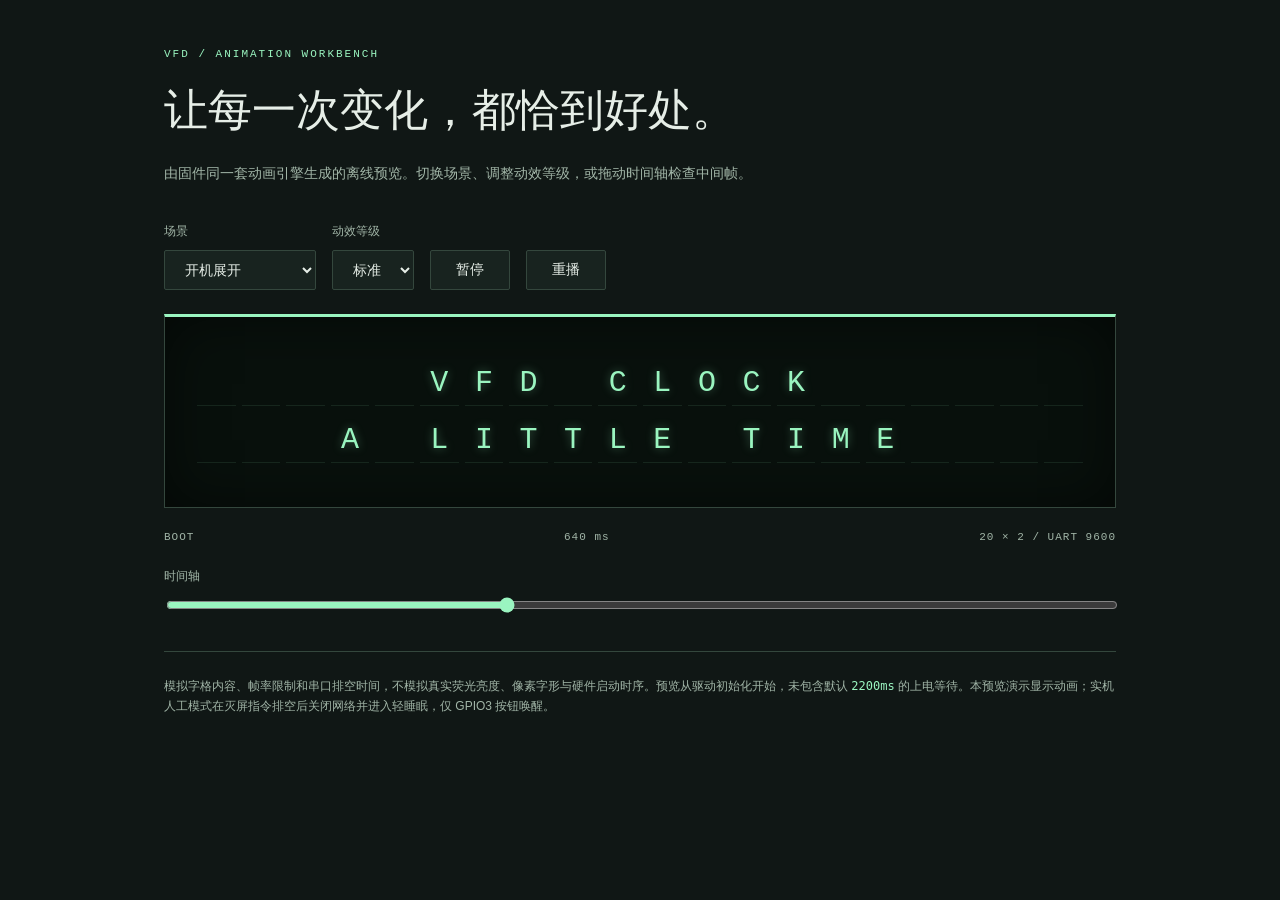
==== commit 855effec: "Improve sensor recovery, weather integration and clock display" ====
--- a/docs/animation-preview.html
+++ b/docs/animation-preview.html
@@ -1,7 +1,7 @@
 <!doctype html><html lang="zh-CN"><head><meta charset="utf-8"><meta name="viewport" content="width=device-width,initial-scale=1"><title>VFD 动画工作台</title><style>
 :root{--surface:#101715;--panel:#18231f;--text:#e6eee7;--muted:#a1b5a7;--green:#9af5c0;--border:#34473d;--space:24px;--display:"Georgia","Songti SC",serif;--mono:"Courier New",monospace;--body:"Helvetica Neue","PingFang SC",sans-serif}*{box-sizing:border-box}body{margin:0;background:var(--surface);color:var(--text);font:14px/1.7 var(--body)}main{max-width:1000px;margin:auto;padding:48px 24px}.eyebrow{font:11px var(--mono);letter-spacing:2px;color:var(--green)}h1{font:clamp(28px,5vw,44px)/1.4 var(--display);font-weight:400;margin:20px 0}p{color:var(--muted)}.controls{display:flex;gap:16px;flex-wrap:wrap;margin:36px 0 24px}label{display:grid;gap:8px;font-size:12px;color:var(--muted)}select,button{font:14px var(--body);padding:10px 16px;background:var(--panel);color:var(--text);border:1px solid var(--border);border-radius:2px}button{cursor:pointer;align-self:end;min-width:80px}button:hover{color:var(--green)}button:focus-visible,select:focus-visible,input:focus-visible{outline:2px solid var(--green);outline-offset:4px}.screen{border:1px solid var(--border);border-top:3px solid var(--green);background:#08100c;padding:clamp(12px,3vw,32px);box-shadow:inset 0 0 56px #0008}.row{display:grid;grid-template-columns:repeat(20,minmax(0,1fr));gap:clamp(1px,.5vw,6px);margin:12px 0}.cell{font:clamp(12px,3vw,30px)/1.5 var(--mono);height:1.5em;text-align:center;color:var(--green);text-shadow:0 0 10px #9af5c060;border-bottom:1px solid #9af5c018;white-space:pre}.off .cell{color:transparent;text-shadow:none}.meta{display:flex;justify-content:space-between;gap:16px;font:11px/1.7 var(--mono);letter-spacing:1px;color:var(--muted);margin:20px 0}input[type=range]{width:100%;accent-color:var(--green)}.note{border-top:1px solid var(--border);margin-top:36px;padding-top:24px;font-size:12px}code{color:var(--green)}@media(max-width:500px){main{padding-top:28px}.controls{gap:12px}.meta{font-size:10px;letter-spacing:0}}
-</style></head><body><main><div class="eyebrow">VFD / ANIMATION WORKBENCH</div><h1>让每一次变化，都恰到好处。</h1><p>由固件同一套动画引擎生成的离线预览。切换场景、调整动效等级，或拖动时间轴检查中间帧。</p><div class="controls"><label>场景<select id="scene"></select></label><label>动效等级<select id="mode"><option>关闭</option><option>轻量</option><option selected>标准</option></select></label><button id="play" type="button">暂停</button><button id="replay" type="button">重播</button></div><div class="screen" id="screen" aria-label="20 列 2 行显示模拟"><div class="row" id="row0"></div><div class="row" id="row1"></div></div><div class="meta"><span id="state">BOOT</span><span id="time">0 ms</span><span>20 × 2 / UART 9600</span></div><label>时间轴<input id="timeline" type="range" min="0" max="1800" step="100" value="0"></label><p class="note">模拟字格内容、帧率限制和串口排空时间，不模拟真实荧光亮度、像素字形与硬件启动时序。预览从驱动初始化开始，未包含默认 <code>2200ms</code> 的上电等待。睡眠仅关闭显示，网络和采样继续运行。</p></main><script>
-const data = {"关闭":[{"id":"boot","name":"开机展开","frames":[{"ms":0,"state":1,"rows":["                    ","                    "]},{"ms":100,"state":1,"rows":["10-21 14:32:10      ","T:24.6C RH:51.2%    "]},{"ms":200,"state":1,"rows":["10-21 14:32:10      ","T:24.6C RH:51.2%    "]},{"ms":300,"state":1,"rows":["10-21 14:32:10      ","T:24.6C RH:51.2%    "]},{"ms":400,"state":1,"rows":["10-21 14:32:10      ","T:24.6C RH:51.2%    "]},{"ms":500,"state":1,"rows":["10-21 14:32:10      ","T:24.6C RH:51.2%    "]},{"ms":600,"state":1,"rows":["10-21 14:32:10      ","T:24.6C RH:51.2%    "]},{"ms":700,"state":1,"rows":["10-21 14:32:10      ","T:24.6C RH:51.2%    "]},{"ms":800,"state":1,"rows":["10-21 14:32:10      ","T:24.6C RH:51.2%    "]},{"ms":900,"state":1,"rows":["10-21 14:32:10      ","T:24.6C RH:51.2%    "]},{"ms":1000,"state":1,"rows":["10-21 14:32:10      ","T:24.6C RH:51.2%    "]},{"ms":1100,"state":1,"rows":["10-21 14:32:10      ","T:24.6C RH:51.2%    "]},{"ms":1200,"state":1,"rows":["10-21 14:32:10      ","T:24.6C RH:51.2%    "]},{"ms":1300,"state":1,"rows":["10-21 14:32:10      ","T:24.6C RH:51.2%    "]},{"ms":1400,"state":1,"rows":["10-21 14:32:10      ","T:24.6C RH:51.2%    "]},{"ms":1500,"state":1,"rows":["10-21 14:32:10      ","T:24.6C RH:51.2%    "]},{"ms":1600,"state":1,"rows":["10-21 14:32:10      ","T:24.6C RH:51.2%    "]},{"ms":1700,"state":1,"rows":["10-21 14:32:10      ","T:24.6C RH:51.2%    "]},{"ms":1800,"state":1,"rows":["10-21 14:32:10      ","T:24.6C RH:51.2%    "]}]},{"id":"wake","name":"唤醒揭示","frames":[{"ms":0,"state":4,"rows":["                    ","                    "]},{"ms":100,"state":4,"rows":["                    ","                    "]},{"ms":200,"state":1,"rows":["10-21 14:35:02      ","T:24.7C RH:51.2%    "]},{"ms":300,"state":1,"rows":["10-21 14:35:02      ","T:24.7C RH:51.2%    "]},{"ms":400,"state":1,"rows":["10-21 14:35:02      ","T:24.7C RH:51.2%    "]},{"ms":500,"state":1,"rows":["10-21 14:35:02      ","T:24.7C RH:51.2%    "]},{"ms":600,"state":1,"rows":["10-21 14:35:02      ","T:24.7C RH:51.2%    "]},{"ms":700,"state":1,"rows":["10-21 14:35:02      ","T:24.7C RH:51.2%    "]},{"ms":800,"state":1,"rows":["10-21 14:35:02      ","T:24.7C RH:51.2%    "]},{"ms":900,"state":1,"rows":["10-21 14:35:02      ","T:24.7C RH:51.2%    "]},{"ms":1000,"state":1,"rows":["10-21 14:35:02      ","T:24.7C RH:51.2%    "]},{"ms":1100,"state":1,"rows":["10-21 14:35:02      ","T:24.7C RH:51.2%    "]},{"ms":1200,"state":1,"rows":["10-21 14:35:02      ","T:24.7C RH:51.2%    "]}]},{"id":"sleep","name":"睡眠收拢","frames":[{"ms":0,"state":2,"rows":["                    ","                    "]},{"ms":100,"state":3,"rows":["                    ","                    "]},{"ms":200,"state":3,"rows":["                    ","                    "]},{"ms":300,"state":3,"rows":["                    ","                    "]},{"ms":400,"state":3,"rows":["                    ","                    "]},{"ms":500,"state":3,"rows":["                    ","                    "]},{"ms":600,"state":3,"rows":["                    ","                    "]},{"ms":700,"state":3,"rows":["                    ","                    "]},{"ms":800,"state":3,"rows":["                    ","                    "]},{"ms":900,"state":3,"rows":["                    ","                    "]},{"ms":1000,"state":3,"rows":["                    ","                    "]},{"ms":1100,"state":3,"rows":["                    ","                    "]},{"ms":1200,"state":3,"rows":["                    ","                    "]}]},{"id":"switch","name":"内容切换","frames":[{"ms":0,"state":1,"rows":["10-21 14:32:11      ","OUT:18.2C CLOUDY    "]},{"ms":100,"state":1,"rows":["10-21 14:32:11      ","OUT:18.2C CLOUDY    "]},{"ms":200,"state":1,"rows":["10-21 14:32:11      ","OUT:18.2C CLOUDY    "]},{"ms":300,"state":1,"rows":["10-21 14:32:11      ","OUT:18.2C CLOUDY    "]},{"ms":400,"state":1,"rows":["10-21 14:32:11      ","OUT:18.2C CLOUDY    "]},{"ms":500,"state":1,"rows":["10-21 14:32:11      ","OUT:18.2C CLOUDY    "]},{"ms":600,"state":1,"rows":["10-21 14:32:11      ","OUT:18.2C CLOUDY    "]},{"ms":700,"state":1,"rows":["10-21 14:32:11      ","OUT:18.2C CLOUDY    "]},{"ms":800,"state":1,"rows":["10-21 14:32:11      ","OUT:18.2C CLOUDY    "]},{"ms":900,"state":1,"rows":["10-21 14:32:11      ","OUT:18.2C CLOUDY    "]},{"ms":1000,"state":1,"rows":["10-21 14:32:11      ","OUT:18.2C CLOUDY    "]},{"ms":1100,"state":1,"rows":["10-21 14:32:11      ","OUT:18.2C CLOUDY    "]},{"ms":1200,"state":1,"rows":["10-21 14:32:11      ","OUT:18.2C CLOUDY    "]}]},{"id":"data","name":"首次数据入场","frames":[{"ms":0,"state":1,"rows":["10-21 14:32:11      ","T:24.6C RH:51.2%    "]},{"ms":100,"state":1,"rows":["10-21 14:32:11      ","T:24.6C RH:51.2%    "]},{"ms":200,"state":1,"rows":["10-21 14:32:11      ","T:24.6C RH:51.2%    "]},{"ms":300,"state":1,"rows":["10-21 14:32:11      ","T:24.6C RH:51.2%    "]},{"ms":400,"state":1,"rows":["10-21 14:32:11      ","T:24.6C RH:51.2%    "]},{"ms":500,"state":1,"rows":["10-21 14:32:11      ","T:24.6C RH:51.2%    "]},{"ms":600,"state":1,"rows":["10-21 14:32:11      ","T:24.6C RH:51.2%    "]},{"ms":700,"state":1,"rows":["10-21 14:32:11      ","T:24.6C RH:51.2%    "]},{"ms":800,"state":1,"rows":["10-21 14:32:11      ","T:24.6C RH:51.2%    "]},{"ms":900,"state":1,"rows":["10-21 14:32:11      ","T:24.6C RH:51.2%    "]},{"ms":1000,"state":1,"rows":["10-21 14:32:11      ","T:24.6C RH:51.2%    "]},{"ms":1100,"state":1,"rows":["10-21 14:32:11      ","T:24.6C RH:51.2%    "]},{"ms":1200,"state":1,"rows":["10-21 14:32:11      ","T:24.6C RH:51.2%    "]}]},{"id":"message","name":"中文消息入场","frames":[{"ms":0,"state":1,"rows":["10-21 14:32:10   M1 ","喝杯水，休息一下。           "]},{"ms":100,"state":1,"rows":["10-21 14:32:10   M1 ","喝杯水，休息一下。           "]},{"ms":200,"state":1,"rows":["10-21 14:32:10   M1 ","喝杯水，休息一下。           "]},{"ms":300,"state":1,"rows":["10-21 14:32:10   M1 ","喝杯水，休息一下。           "]},{"ms":400,"state":1,"rows":["10-21 14:32:10   M1 ","喝杯水，休息一下。           "]},{"ms":500,"state":1,"rows":["10-21 14:32:10   M1 ","喝杯水，休息一下。           "]},{"ms":600,"state":1,"rows":["10-21 14:32:10   M1 ","喝杯水，休息一下。           "]},{"ms":700,"state":1,"rows":["10-21 14:32:10   M1 ","喝杯水，休息一下。           "]},{"ms":800,"state":1,"rows":["10-21 14:32:10   M1 ","喝杯水，休息一下。           "]},{"ms":900,"state":1,"rows":["10-21 14:32:10   M1 ","喝杯水，休息一下。           "]},{"ms":1000,"state":1,"rows":["10-21 14:32:10   M1 ","喝杯水，休息一下。           "]},{"ms":1100,"state":1,"rows":["10-21 14:32:10   M1 ","喝杯水，休息一下。           "]},{"ms":1200,"state":1,"rows":["10-21 14:32:10   M1 ","喝杯水，休息一下。           "]},{"ms":1300,"state":1,"rows":["10-21 14:32:10   M1 ","喝杯水，休息一下。           "]},{"ms":1400,"state":1,"rows":["10-21 14:32:10   M1 ","喝杯水，休息一下。           "]},{"ms":1500,"state":1,"rows":["10-21 14:32:10   M1 ","喝杯水，休息一下。           "]},{"ms":1600,"state":1,"rows":["10-21 14:32:10   M1 ","喝杯水，休息一下。           "]},{"ms":1700,"state":1,"rows":["10-21 14:32:10   M1 ","喝杯水，休息一下。           "]},{"ms":1800,"state":1,"rows":["10-21 14:32:10   M1 ","喝杯水，休息一下。           "]},{"ms":1900,"state":1,"rows":["10-21 14:32:10   M1 ","喝杯水，休息一下。           "]},{"ms":2000,"state":1,"rows":["10-21 14:32:10   M1 ","喝杯水，休息一下。           "]},{"ms":2100,"state":1,"rows":["10-21 14:32:10   M1 ","喝杯水，休息一下。           "]},{"ms":2200,"state":1,"rows":["10-21 14:32:10   M1 ","喝杯水，休息一下。           "]},{"ms":2300,"state":1,"rows":["10-21 14:32:10   M1 ","喝杯水，休息一下。           "]},{"ms":2400,"state":1,"rows":["10-21 14:32:10   M1 ","喝杯水，休息一下。           "]},{"ms":2500,"state":1,"rows":["10-21 14:32:10   M1 ","喝杯水，休息一下。           "]},{"ms":2600,"state":1,"rows":["10-21 14:32:10   M1 ","喝杯水，休息一下。           "]},{"ms":2700,"state":1,"rows":["10-21 14:32:10   M1 ","喝杯水，休息一下。           "]},{"ms":2800,"state":1,"rows":["10-21 14:32:10   M1 ","喝杯水，休息一下。           "]},{"ms":2900,"state":1,"rows":["10-21 14:32:10   M1 ","喝杯水，休息一下。           "]},{"ms":3000,"state":1,"rows":["10-21 14:32:10   M1 ","喝杯水，休息一下。           "]}]},{"id":"scroll","name":"长消息滚动","frames":[{"ms":0,"state":1,"rows":["10-21 14:32:10   M1 ","请记得喝水，长时间使用电脑后起身活动一下"]},{"ms":100,"state":1,"rows":["10-21 14:32:10   M1 ","请记得喝水，长时间使用电脑后起身活动一下"]},{"ms":200,"state":1,"rows":["10-21 14:32:10   M1 ","请记得喝水，长时间使用电脑后起身活动一下"]},{"ms":300,"state":1,"rows":["10-21 14:32:10   M1 ","请记得喝水，长时间使用电脑后起身活动一下"]},{"ms":400,"state":1,"rows":["10-21 14:32:10   M1 ","请记得喝水，长时间使用电脑后起身活动一下"]},{"ms":500,"state":1,"rows":["10-21 14:32:10   M1 ","请记得喝水，长时间使用电脑后起身活动一下"]},{"ms":600,"state":1,"rows":["10-21 14:32:10   M1 ","请记得喝水，长时间使用电脑后起身活动一下"]},{"ms":700,"state":1,"rows":["10-21 14:32:10   M1 ","请记得喝水，长时间使用电脑后起身活动一下"]},{"ms":800,"state":1,"rows":["10-21 14:32:10   M1 ","请记得喝水，长时间使用电脑后起身活动一下"]},{"ms":900,"state":1,"rows":["10-21 14:32:10   M1 ","请记得喝水，长时间使用电脑后起身活动一下"]},{"ms":1000,"state":1,"rows":["10-21 14:32:10   M1 ","请记得喝水，长时间使用电脑后起身活动一下"]},{"ms":1100,"state":1,"rows":["10-21 14:32:10   M1 ","请记得喝水，长时间使用电脑后起身活动一下"]},{"ms":1200,"state":1,"rows":["10-21 14:32:10   M1 ","请记得喝水，长时间使用电脑后起身活动一下"]},{"ms":1300,"state":1,"rows":["10-21 14:32:10   M1 ","请记得喝水，长时间使用电脑后起身活动一下"]},{"ms":1400,"state":1,"rows":["10-21 14:32:10   M1 ","请记得喝水，长时间使用电脑后起身活动一下"]},{"ms":1500,"state":1,"rows":["10-21 14:32:10   M1 ","请记得喝水，长时间使用电脑后起身活动一下"]},{"ms":1600,"state":1,"rows":["10-21 14:32:10   M1 ","请记得喝水，长时间使用电脑后起身活动一下"]},{"ms":1700,"state":1,"rows":["10-21 14:32:10   M1 ","请记得喝水，长时间使用电脑后起身活动一下"]},{"ms":1800,"state":1,"rows":["10-21 14:32:10   M1 ","请记得喝水，长时间使用电脑后起身活动一下"]},{"ms":1900,"state":1,"rows":["10-21 14:32:10   M1 ","记得喝水，长时间使用电脑后起身活动一下，"]},{"ms":2000,"state":1,"rows":["10-21 14:32:10   M1 ","记得喝水，长时间使用电脑后起身活动一下，"]},{"ms":2100,"state":1,"rows":["10-21 14:32:10   M1 ","记得喝水，长时间使用电脑后起身活动一下，"]},{"ms":2200,"state":1,"rows":["10-21 14:32:10   M1 ","记得喝水，长时间使用电脑后起身活动一下，"]},{"ms":2300,"state":1,"rows":["10-21 14:32:10   M1 ","得喝水，长时间使用电脑后起身活动一下，看"]},{"ms":2400,"state":1,"rows":["10-21 14:32:10   M1 ","得喝水，长时间使用电脑后起身活动一下，看"]},{"ms":2500,"state":1,"rows":["10-21 14:32:10   M1 ","得喝水，长时间使用电脑后起身活动一下，看"]},{"ms":2600,"state":1,"rows":["10-21 14:32:10   M1 ","得喝水，长时间使用电脑后起身活动一下，看"]},{"ms":2700,"state":1,"rows":["10-21 14:32:10   M1 ","喝水，长时间使用电脑后起身活动一下，看看"]},{"ms":2800,"state":1,"rows":["10-21 14:32:10   M1 ","喝水，长时间使用电脑后起身活动一下，看看"]},{"ms":2900,"state":1,"rows":["10-21 14:32:10   M1 ","喝水，长时间使用电脑后起身活动一下，看看"]},{"ms":3000,"state":1,"rows":["10-21 14:32:10   M1 ","喝水，长时间使用电脑后起身活动一下，看看"]},{"ms":3100,"state":1,"rows":["10-21 14:32:10   M1 ","水，长时间使用电脑后起身活动一下，看看远"]},{"ms":3200,"state":1,"rows":["10-21 14:32:10   M1 ","水，长时间使用电脑后起身活动一下，看看远"]},{"ms":3300,"state":1,"rows":["10-21 14:32:10   M1 ","水，长时间使用电脑后起身活动一下，看看远"]},{"ms":3400,"state":1,"rows":["10-21 14:32:10   M1 ","水，长时间使用电脑后起身活动一下，看看远"]},{"ms":3500,"state":1,"rows":["10-21 14:32:10   M1 ","，长时间使用电脑后起身活动一下，看看远处"]},{"ms":3600,"state":1,"rows":["10-21 14:32:10   M1 ","，长时间使用电脑后起身活动一下，看看远处"]},{"ms":3700,"state":1,"rows":["10-21 14:32:10   M1 ","，长时间使用电脑后起身活动一下，看看远处"]},{"ms":3800,"state":1,"rows":["10-21 14:32:10   M1 ","，长时间使用电脑后起身活动一下，看看远处"]},{"ms":3900,"state":1,"rows":["10-21 14:32:10   M1 ","长时间使用电脑后起身活动一下，看看远处放"]},{"ms":4000,"state":1,"rows":["10-21 14:32:10   M1 ","长时间使用电脑后起身活动一下，看看远处放"]},{"ms":4100,"state":1,"rows":["10-21 14:32:10   M1 ","长时间使用电脑后起身活动一下，看看远处放"]},{"ms":4200,"state":1,"rows":["10-21 14:32:10   M1 ","长时间使用电脑后起身活动一下，看看远处放"]},{"ms":4300,"state":1,"rows":["10-21 14:32:10   M1 ","时间使用电脑后起身活动一下，看看远处放松"]},{"ms":4400,"state":1,"rows":["10-21 14:32:10   M1 ","时间使用电脑后起身活动一下，看看远处放松"]},{"ms":4500,"state":1,"rows":["10-21 14:32:10   M1 ","时间使用电脑后起身活动一下，看看远处放松"]},{"ms":4600,"state":1,"rows":["10-21 14:32:10   M1 ","时间使用电脑后起身活动一下，看看远处放松"]},{"ms":4700,"state":1,"rows":["10-21 14:32:10   M1 ","间使用电脑后起身活动一下，看看远处放松眼"]},{"ms":4800,"state":1,"rows":["10-21 14:32:10   M1 ","间使用电脑后起身活动一下，看看远处放松眼"]},{"ms":4900,"state":1,"rows":["10-21 14:32:10   M1 ","间使用电脑后起身活动一下，看看远处放松眼"]},{"ms":5000,"state":1,"rows":["10-21 14:32:10   M1 ","间使用电脑后起身活动一下，看看远处放松眼"]},{"ms":5100,"state":1,"rows":["10-21 14:32:10   M1 ","使用电脑后起身活动一下，看看远处放松眼睛"]},{"ms":5200,"state":1,"rows":["10-21 14:32:10   M1 ","使用电脑后起身活动一下，看看远处放松眼睛"]},{"ms":5300,"state":1,"rows":["10-21 14:32:10   M1 ","使用电脑后起身活动一下，看看远处放松眼睛"]},{"ms":5400,"state":1,"rows":["10-21 14:32:10   M1 ","使用电脑后起身活动一下，看看远处放松眼睛"]},{"ms":5500,"state":1,"rows":["10-21 14:32:10   M1 ","用电脑后起身活动一下，看看远处放松眼睛。"]},{"ms":5600,"state":1,"rows":["10-21 14:32:10   M1 ","用电脑后起身活动一下，看看远处放松眼睛。"]},{"ms":5700,"state":1,"rows":["10-21 14:32:10   M1 ","用电脑后起身活动一下，看看远处放松眼睛。"]},{"ms":5800,"state":1,"rows":["10-21 14:32:10   M1 ","用电脑后起身活动一下，看看远处放松眼睛。"]},{"ms":5900,"state":1,"rows":["10-21 14:32:10   M1 ","用电脑后起身活动一下，看看远处放松眼睛。"]},{"ms":6000,"state":1,"rows":["10-21 14:32:10   M1 ","用电脑后起身活动一下，看看远处放松眼睛。"]},{"ms":6100,"state":1,"rows":["10-21 14:32:10   M1 ","用电脑后起身活动一下，看看远处放松眼睛。"]},{"ms":6200,"state":1,"rows":["10-21 14:32:10   M1 ","用电脑后起身活动一下，看看远处放松眼睛。"]},{"ms":6300,"state":1,"rows":["10-21 14:32:10   M1 ","用电脑后起身活动一下，看看远处放松眼睛。"]},{"ms":6400,"state":1,"rows":["10-21 14:32:10   M1 ","用电脑后起身活动一下，看看远处放松眼睛。"]},{"ms":6500,"state":1,"rows":["10-21 14:32:10   M1 ","用电脑后起身活动一下，看看远处放松眼睛。"]},{"ms":6600,"state":1,"rows":["10-21 14:32:10   M1 ","用电脑后起身活动一下，看看远处放松眼睛。"]},{"ms":6700,"state":1,"rows":["10-21 14:32:10   M1 ","请记得喝水，长时间使用电脑后起身活动一下"]},{"ms":6800,"state":1,"rows":["10-21 14:32:10   M1 ","请记得喝水，长时间使用电脑后起身活动一下"]},{"ms":6900,"state":1,"rows":["10-21 14:32:10   M1 ","请记得喝水，长时间使用电脑后起身活动一下"]},{"ms":7000,"state":1,"rows":["10-21 14:32:10   M1 ","请记得喝水，长时间使用电脑后起身活动一下"]},{"ms":7100,"state":1,"rows":["10-21 14:32:10   M1 ","请记得喝水，长时间使用电脑后起身活动一下"]},{"ms":7200,"state":1,"rows":["10-21 14:32:10   M1 ","请记得喝水，长时间使用电脑后起身活动一下"]},{"ms":7300,"state":1,"rows":["10-21 14:32:10   M1 ","请记得喝水，长时间使用电脑后起身活动一下"]},{"ms":7400,"state":1,"rows":["10-21 14:32:10   M1 ","请记得喝水，长时间使用电脑后起身活动一下"]},{"ms":7500,"state":1,"rows":["10-21 14:32:10   M1 ","请记得喝水，长时间使用电脑后起身活动一下"]},{"ms":7600,"state":1,"rows":["10-21 14:32:10   M1 ","请记得喝水，长时间使用电脑后起身活动一下"]},{"ms":7700,"state":1,"rows":["10-21 14:32:10   M1 ","请记得喝水，长时间使用电脑后起身活动一下"]},{"ms":7800,"state":1,"rows":["10-21 14:32:10   M1 ","请记得喝水，长时间使用电脑后起身活动一下"]},{"ms":7900,"state":1,"rows":["10-21 14:32:10   M1 ","请记得喝水，长时间使用电脑后起身活动一下"]},{"ms":8000,"state":1,"rows":["10-21 14:32:10   M1 ","请记得喝水，长时间使用电脑后起身活动一下"]},{"ms":8100,"state":1,"rows":["10-21 14:32:10   M1 ","请记得喝水，长时间使用电脑后起身活动一下"]},{"ms":8200,"state":1,"rows":["10-21 14:32:10   M1 ","请记得喝水，长时间使用电脑后起身活动一下"]},{"ms":8300,"state":1,"rows":["10-21 14:32:10   M1 ","请记得喝水，长时间使用电脑后起身活动一下"]},{"ms":8400,"state":1,"rows":["10-21 14:32:10   M1 ","请记得喝水，长时间使用电脑后起身活动一下"]},{"ms":8500,"state":1,"rows":["10-21 14:32:10   M1 ","请记得喝水，长时间使用电脑后起身活动一下"]},{"ms":8600,"state":1,"rows":["10-21 14:32:10   M1 ","记得喝水，长时间使用电脑后起身活动一下，"]},{"ms":8700,"state":1,"rows":["10-21 14:32:10   M1 ","记得喝水，长时间使用电脑后起身活动一下，"]},{"ms":8800,"state":1,"rows":["10-21 14:32:10   M1 ","记得喝水，长时间使用电脑后起身活动一下，"]},{"ms":8900,"state":1,"rows":["10-21 14:32:10   M1 ","记得喝水，长时间使用电脑后起身活动一下，"]},{"ms":9000,"state":1,"rows":["10-21 14:32:10   M1 ","得喝水，长时间使用电脑后起身活动一下，看"]}]},{"id":"confirm","name":"消息确认反馈","frames":[{"ms":0,"state":1,"rows":["10-21 14:32:10   M1 ","喝杯水，休息一下。           "]},{"ms":100,"state":1,"rows":["10-21 14:32:10   M1 ","喝杯水，休息一下。           "]},{"ms":200,"state":1,"rows":["10-21 14:32:10   M1 ","喝杯水，休息一下。           "]},{"ms":300,"state":1,"rows":["10-21 14:32:10   M1 ","喝杯水，休息一下。           "]},{"ms":400,"state":1,"rows":["10-21 14:32:10   M1 ","喝杯水，休息一下。           "]},{"ms":500,"state":1,"rows":["10-21 14:32:10   M1 ","喝杯水，休息一下。           "]},{"ms":600,"state":1,"rows":["10-21 14:32:10   M1 ","喝杯水，休息一下。           "]},{"ms":700,"state":1,"rows":["10-21 14:32:10   M1 ","喝杯水，休息一下。           "]},{"ms":800,"state":1,"rows":["10-21 14:32:10   M1 ","喝杯水，休息一下。           "]},{"ms":900,"state":1,"rows":["10-21 14:32:10   M1 ","喝杯水，休息一下。           "]},{"ms":1000,"state":1,"rows":["10-21 14:32:10      ","MESSAGE CONFIRMED   "]},{"ms":1100,"state":1,"rows":["10-21 14:32:10      ","MESSAGE CONFIRMED   "]},{"ms":1200,"state":1,"rows":["10-21 14:32:10      ","MESSAGE CONFIRMED   "]},{"ms":1300,"state":1,"rows":["10-21 14:32:10      ","MESSAGE CONFIRMED   "]},{"ms":1400,"state":1,"rows":["10-21 14:32:10      ","MESSAGE CONFIRMED   "]},{"ms":1500,"state":1,"rows":["10-21 14:32:10      ","MESSAGE CONFIRMED   "]},{"ms":1600,"state":1,"rows":["10-21 14:32:10      ","MESSAGE CONFIRMED   "]},{"ms":1700,"state":1,"rows":["10-21 14:32:10      ","MESSAGE CONFIRMED   "]},{"ms":1800,"state":1,"rows":["10-21 14:32:10      ","MESSAGE CONFIRMED   "]},{"ms":1900,"state":1,"rows":["10-21 14:32:10      ","MESSAGE CONFIRMED   "]},{"ms":2000,"state":1,"rows":["10-21 14:32:10      ","T:24.6C RH:51.2%    "]},{"ms":2100,"state":1,"rows":["10-21 14:32:10      ","T:24.6C RH:51.2%    "]},{"ms":2200,"state":1,"rows":["10-21 14:32:10      ","T:24.6C RH:51.2%    "]},{"ms":2300,"state":1,"rows":["10-21 14:32:10      ","T:24.6C RH:51.2%    "]},{"ms":2400,"state":1,"rows":["10-21 14:32:10      ","T:24.6C RH:51.2%    "]},{"ms":2500,"state":1,"rows":["10-21 14:32:10      ","T:24.6C RH:51.2%    "]},{"ms":2600,"state":1,"rows":["10-21 14:32:10      ","T:24.6C RH:51.2%    "]},{"ms":2700,"state":1,"rows":["10-21 14:32:10      ","T:24.6C RH:51.2%    "]},{"ms":2800,"state":1,"rows":["10-21 14:32:10      ","T:24.6C RH:51.2%    "]},{"ms":2900,"state":1,"rows":["10-21 14:32:10      ","T:24.6C RH:51.2%    "]},{"ms":3000,"state":1,"rows":["10-21 14:32:10      ","T:24.6C RH:51.2%    "]}]},{"id":"rotation","name":"轮播与消息打断","frames":[{"ms":0,"state":1,"rows":["10-21 14:32:10      ","2026-10-21 WED      "]},{"ms":100,"state":1,"rows":["10-21 14:32:10      ","2026-10-21 WED      "]},{"ms":200,"state":1,"rows":["10-21 14:32:10      ","2026-10-21 WED      "]},{"ms":300,"state":1,"rows":["10-21 14:32:10      ","2026-10-21 WED      "]},{"ms":400,"state":1,"rows":["10-21 14:32:10      ","2026-10-21 WED      "]},{"ms":500,"state":1,"rows":["10-21 14:32:10      ","2026-10-21 WED      "]},{"ms":600,"state":1,"rows":["10-21 14:32:10      ","2026-10-21 WED      "]},{"ms":700,"state":1,"rows":["10-21 14:32:10      ","2026-10-21 WED      "]},{"ms":800,"state":1,"rows":["10-21 14:32:10      ","2026-10-21 WED      "]},{"ms":900,"state":1,"rows":["10-21 14:32:10      ","2026-10-21 WED      "]},{"ms":1000,"state":1,"rows":["10-21 14:32:10      ","2026-10-21 WED      "]},{"ms":1100,"state":1,"rows":["10-21 14:32:10      ","2026-10-21 WED      "]},{"ms":1200,"state":1,"rows":["10-21 14:32:10      ","2026-10-21 WED      "]},{"ms":1300,"state":1,"rows":["10-21 14:32:10      ","2026-10-21 WED      "]},{"ms":1400,"state":1,"rows":["10-21 14:32:10      ","2026-10-21 WED      "]},{"ms":1500,"state":1,"rows":["10-21 14:32:10      ","2026-10-21 WED      "]},{"ms":1600,"state":1,"rows":["10-21 14:32:10      ","2026-10-21 WED      "]},{"ms":1700,"state":1,"rows":["10-21 14:32:10      ","2026-10-21 WED      "]},{"ms":1800,"state":1,"rows":["10-21 14:32:10      ","2026-10-21 WED      "]},{"ms":1900,"state":1,"rows":["10-21 14:32:10      ","2026-10-21 WED      "]},{"ms":2000,"state":1,"rows":["10-21 14:32:10      ","2026-10-21 WED      "]},{"ms":2100,"state":1,"rows":["10-21 14:32:10      ","2026-10-21 WED      "]},{"ms":2200,"state":1,"rows":["10-21 14:32:10      ","2026-10-21 WED      "]},{"ms":2300,"state":1,"rows":["10-21 14:32:10      ","2026-10-21 WED      "]},{"ms":2400,"state":1,"rows":["10-21 14:32:10      ","2026-10-21 WED      "]},{"ms":2500,"state":1,"rows":["10-21 14:32:10      ","2026-10-21 WED      "]},{"ms":2600,"state":1,"rows":["10-21 14:32:10      ","2026-10-21 WED      "]},{"ms":2700,"state":1,"rows":["10-21 14:32:10      ","2026-10-21 WED      "]},{"ms":2800,"state":1,"rows":["10-21 14:32:10      ","2026-10-21 WED      "]},{"ms":2900,"state":1,"rows":["10-21 14:32:10      ","2026-10-21 WED      "]},{"ms":3000,"state":1,"rows":["10-21 14:32:10      ","2026-10-21 WED      "]},{"ms":3100,"state":1,"rows":["10-21 14:32:10      ","2026-10-21 WED      "]},{"ms":3200,"state":1,"rows":["10-21 14:32:10      ","2026-10-21 WED      "]},{"ms":3300,"state":1,"rows":["10-21 14:32:10      ","2026-10-21 WED      "]},{"ms":3400,"state":1,"rows":["10-21 14:32:10      ","2026-10-21 WED      "]},{"ms":3500,"state":1,"rows":["10-21 14:32:10      ","2026-10-21 WED      "]},{"ms":3600,"state":1,"rows":["10-21 14:32:10      ","2026-10-21 WED      "]},{"ms":3700,"state":1,"rows":["10-21 14:32:10      ","2026-10-21 WED      "]},{"ms":3800,"state":1,"rows":["10-21 14:32:10      ","2026-10-21 WED      "]},{"ms":3900,"state":1,"rows":["10-21 14:32:10      ","2026-10-21 WED      "]},{"ms":4000,"state":1,"rows":["10-21 14:32:10      ","2026-10-21 WED      "]},{"ms":4100,"state":1,"rows":["10-21 14:32:10      ","2026-10-21 WED      "]},{"ms":4200,"state":1,"rows":["10-21 14:32:10      ","2026-10-21 WED      "]},{"ms":4300,"state":1,"rows":["10-21 14:32:10      ","2026-10-21 WED      "]},{"ms":4400,"state":1,"rows":["10-21 14:32:10      ","2026-10-21 WED      "]},{"ms":4500,"state":1,"rows":["10-21 14:32:10      ","2026-10-21 WED      "]},{"ms":4600,"state":1,"rows":["10-21 14:32:10      ","2026-10-21 WED      "]},{"ms":4700,"state":1,"rows":["10-21 14:32:10      ","2026-10-21 WED      "]},{"ms":4800,"state":1,"rows":["10-21 14:32:10      ","2026-10-21 WED      "]},{"ms":4900,"state":1,"rows":["10-21 14:32:10      ","2026-10-21 WED      "]},{"ms":5000,"state":1,"rows":["10-21 14:32:10      ","2026-10-21 WED      "]},{"ms":5100,"state":1,"rows":["10-21 14:32:10      ","T:24.6C RH:51.2%    "]},{"ms":5200,"state":1,"rows":["10-21 14:32:10      ","T:24.6C RH:51.2%    "]},{"ms":5300,"state":1,"rows":["10-21 14:32:10      ","T:24.6C RH:51.2%    "]},{"ms":5400,"state":1,"rows":["10-21 14:32:10      ","T:24.6C RH:51.2%    "]},{"ms":5500,"state":1,"rows":["10-21 14:32:10      ","T:24.6C RH:51.2%    "]},{"ms":5600,"state":1,"rows":["10-21 14:32:10      ","T:24.6C RH:51.2%    "]},{"ms":5700,"state":1,"rows":["10-21 14:32:10      ","T:24.6C RH:51.2%    "]},{"ms":5800,"state":1,"rows":["10-21 14:32:10      ","T:24.6C RH:51.2%    "]},{"ms":5900,"state":1,"rows":["10-21 14:32:10      ","T:24.6C RH:51.2%    "]},{"ms":6000,"state":1,"rows":["10-21 14:32:10      ","T:24.6C RH:51.2%    "]},{"ms":6100,"state":1,"rows":["10-21 14:32:10      ","T:24.6C RH:51.2%    "]},{"ms":6200,"state":1,"rows":["10-21 14:32:10      ","T:24.6C RH:51.2%    "]},{"ms":6300,"state":1,"rows":["10-21 14:32:10      ","T:24.6C RH:51.2%    "]},{"ms":6400,"state":1,"rows":["10-21 14:32:10      ","T:24.6C RH:51.2%    "]},{"ms":6500,"state":1,"rows":["10-21 14:32:10   M1 ","喝杯水，休息一下。           "]},{"ms":6600,"state":1,"rows":["10-21 14:32:10   M1 ","喝杯水，休息一下。           "]},{"ms":6700,"state":1,"rows":["10-21 14:32:10   M1 ","喝杯水，休息一下。           "]},{"ms":6800,"state":1,"rows":["10-21 14:32:10   M1 ","喝杯水，休息一下。           "]},{"ms":6900,"state":1,"rows":["10-21 14:32:10   M1 ","喝杯水，休息一下。           "]},{"ms":7000,"state":1,"rows":["10-21 14:32:10   M1 ","喝杯水，休息一下。           "]},{"ms":7100,"state":1,"rows":["10-21 14:32:10   M1 ","喝杯水，休息一下。           "]},{"ms":7200,"state":1,"rows":["10-21 14:32:10   M1 ","喝杯水，休息一下。           "]},{"ms":7300,"state":1,"rows":["10-21 14:32:10   M1 ","喝杯水，休息一下。           "]},{"ms":7400,"state":1,"rows":["10-21 14:32:10   M1 ","喝杯水，休息一下。           "]},{"ms":7500,"state":1,"rows":["10-21 14:32:10   M1 ","喝杯水，休息一下。           "]},{"ms":7600,"state":1,"rows":["10-21 14:32:10   M1 ","喝杯水，休息一下。           "]},{"ms":7700,"state":1,"rows":["10-21 14:32:10   M1 ","喝杯水，休息一下。           "]},{"ms":7800,"state":1,"rows":["10-21 14:32:10   M1 ","喝杯水，休息一下。           "]},{"ms":7900,"state":1,"rows":["10-21 14:32:10   M1 ","喝杯水，休息一下。           "]},{"ms":8000,"state":1,"rows":["10-21 14:32:10   M1 ","喝杯水，休息一下。           "]},{"ms":8100,"state":1,"rows":["10-21 14:32:10   M1 ","喝杯水，休息一下。           "]},{"ms":8200,"state":1,"rows":["10-21 14:32:10   M1 ","喝杯水，休息一下。           "]},{"ms":8300,"state":1,"rows":["10-21 14:32:10   M1 ","喝杯水，休息一下。           "]},{"ms":8400,"state":1,"rows":["10-21 14:32:10   M1 ","喝杯水，休息一下。           "]},{"ms":8500,"state":1,"rows":["10-21 14:32:10      ","MESSAGE CONFIRMED   "]},{"ms":8600,"state":1,"rows":["10-21 14:32:10      ","MESSAGE CONFIRMED   "]},{"ms":8700,"state":1,"rows":["10-21 14:32:10      ","MESSAGE CONFIRMED   "]},{"ms":8800,"state":1,"rows":["10-21 14:32:10      ","MESSAGE CONFIRMED   "]},{"ms":8900,"state":1,"rows":["10-21 14:32:10      ","MESSAGE CONFIRMED   "]},{"ms":9000,"state":1,"rows":["10-21 14:32:10      ","MESSAGE CONFIRMED   "]},{"ms":9100,"state":1,"rows":["10-21 14:32:10      ","MESSAGE CONFIRMED   "]},{"ms":9200,"state":1,"rows":["10-21 14:32:10      ","MESSAGE CONFIRMED   "]},{"ms":9300,"state":1,"rows":["10-21 14:32:10      ","MESSAGE CONFIRMED   "]},{"ms":9400,"state":1,"rows":["10-21 14:32:10      ","MESSAGE CONFIRMED   "]},{"ms":9500,"state":1,"rows":["10-21 14:32:10      ","T:24.6C RH:51.2%    "]},{"ms":9600,"state":1,"rows":["10-21 14:32:10      ","T:24.6C RH:51.2%    "]},{"ms":9700,"state":1,"rows":["10-21 14:32:10      ","T:24.6C RH:51.2%    "]},{"ms":9800,"state":1,"rows":["10-21 14:32:10      ","T:24.6C RH:51.2%    "]},{"ms":9900,"state":1,"rows":["10-21 14:32:10      ","T:24.6C RH:51.2%    "]},{"ms":10000,"state":1,"rows":["10-21 14:32:10      ","T:24.6C RH:51.2%    "]},{"ms":10100,"state":1,"rows":["10-21 14:32:10      ","T:24.6C RH:51.2%    "]},{"ms":10200,"state":1,"rows":["10-21 14:32:10      ","T:24.6C RH:51.2%    "]},{"ms":10300,"state":1,"rows":["10-21 14:32:10      ","T:24.6C RH:51.2%    "]},{"ms":10400,"state":1,"rows":["10-21 14:32:10      ","T:24.6C RH:51.2%    "]},{"ms":10500,"state":1,"rows":["10-21 14:32:10      ","T:24.6C RH:51.2%    "]},{"ms":10600,"state":1,"rows":["10-21 14:32:10      ","T:24.6C RH:51.2%    "]},{"ms":10700,"state":1,"rows":["10-21 14:32:10      ","T:24.6C RH:51.2%    "]},{"ms":10800,"state":1,"rows":["10-21 14:32:10      ","T:24.6C RH:51.2%    "]},{"ms":10900,"state":1,"rows":["10-21 14:32:10      ","T:24.6C RH:51.2%    "]},{"ms":11000,"state":1,"rows":["10-21 14:32:10      ","T:24.6C RH:51.2%    "]},{"ms":11100,"state":1,"rows":["10-21 14:32:10      ","T:24.6C RH:51.2%    "]},{"ms":11200,"state":1,"rows":["10-21 14:32:10      ","T:24.6C RH:51.2%    "]},{"ms":11300,"state":1,"rows":["10-21 14:32:10      ","T:24.6C RH:51.2%    "]},{"ms":11400,"state":1,"rows":["10-21 14:32:10      ","T:24.6C RH:51.2%    "]},{"ms":11500,"state":1,"rows":["10-21 14:32:10      ","T:24.6C RH:51.2%    "]},{"ms":11600,"state":1,"rows":["10-21 14:32:10      ","T:24.6C RH:51.2%    "]},{"ms":11700,"state":1,"rows":["10-21 14:32:10      ","T:24.6C RH:51.2%    "]},{"ms":11800,"state":1,"rows":["10-21 14:32:10      ","T:24.6C RH:51.2%    "]},{"ms":11900,"state":1,"rows":["10-21 14:32:10      ","T:24.6C RH:51.2%    "]},{"ms":12000,"state":1,"rows":["10-21 14:32:10      ","T:24.6C RH:51.2%    "]},{"ms":12100,"state":1,"rows":["10-21 14:32:10      ","T:24.6C RH:51.2%    "]},{"ms":12200,"state":1,"rows":["10-21 14:32:10      ","T:24.6C RH:51.2%    "]},{"ms":12300,"state":1,"rows":["10-21 14:32:10      ","T:24.6C RH:51.2%    "]},{"ms":12400,"state":1,"rows":["10-21 14:32:10      ","T:24.6C RH:51.2%    "]},{"ms":12500,"state":1,"rows":["10-21 14:32:10      ","T:24.6C RH:51.2%    "]},{"ms":12600,"state":1,"rows":["10-21 14:32:10      ","T:24.6C RH:51.2%    "]},{"ms":12700,"state":1,"rows":["10-21 14:32:10      ","T:24.6C RH:51.2%    "]},{"ms":12800,"state":1,"rows":["10-21 14:32:10      ","T:24.6C RH:51.2%    "]},{"ms":12900,"state":1,"rows":["10-21 14:32:10      ","T:24.6C RH:51.2%    "]},{"ms":13000,"state":1,"rows":["10-21 14:32:10      ","T:24.6C RH:51.2%    "]},{"ms":13100,"state":1,"rows":["10-21 14:32:10      ","T:24.6C RH:51.2%    "]},{"ms":13200,"state":1,"rows":["10-21 14:32:10      ","T:24.6C RH:51.2%    "]},{"ms":13300,"state":1,"rows":["10-21 14:32:10      ","T:24.6C RH:51.2%    "]},{"ms":13400,"state":1,"rows":["10-21 14:32:10      ","T:24.6C RH:51.2%    "]},{"ms":13500,"state":1,"rows":["10-21 14:32:10      ","T:24.6C RH:51.2%    "]},{"ms":13600,"state":1,"rows":["10-21 14:32:10      ","T:24.6C RH:51.2%    "]},{"ms":13700,"state":1,"rows":["10-21 14:32:10      ","T:24.6C RH:51.2%    "]},{"ms":13800,"state":1,"rows":["10-21 14:32:10      ","T:24.6C RH:51.2%    "]},{"ms":13900,"state":1,"rows":["10-21 14:32:10      ","T:24.6C RH:51.2%    "]},{"ms":14000,"state":1,"rows":["10-21 14:32:10      ","T:24.6C RH:51.2%    "]},{"ms":14100,"state":1,"rows":["10-21 14:32:10      ","T:24.6C RH:51.2%    "]},{"ms":14200,"state":1,"rows":["10-21 14:32:10      ","T:24.6C RH:51.2%    "]},{"ms":14300,"state":1,"rows":["10-21 14:32:10      ","T:24.6C RH:51.2%    "]},{"ms":14400,"state":1,"rows":["10-21 14:32:10      ","T:24.6C RH:51.2%    "]},{"ms":14500,"state":1,"rows":["10-21 14:32:10      ","T:24.6C RH:51.2%    "]},{"ms":14600,"state":1,"rows":["10-21 14:32:10      ","2026-10-21 WED      "]},{"ms":14700,"state":1,"rows":["10-21 14:32:10      ","2026-10-21 WED      "]},{"ms":14800,"state":1,"rows":["10-21 14:32:10      ","2026-10-21 WED      "]},{"ms":14900,"state":1,"rows":["10-21 14:32:10      ","2026-10-21 WED      "]},{"ms":15000,"state":1,"rows":["10-21 14:32:10      ","2026-10-21 WED      "]},{"ms":15100,"state":1,"rows":["10-21 14:32:10      ","2026-10-21 WED      "]},{"ms":15200,"state":1,"rows":["10-21 14:32:10      ","2026-10-21 WED      "]},{"ms":15300,"state":1,"rows":["10-21 14:32:10      ","2026-10-21 WED      "]},{"ms":15400,"state":1,"rows":["10-21 14:32:10      ","2026-10-21 WED      "]},{"ms":15500,"state":1,"rows":["10-21 14:32:10      ","2026-10-21 WED      "]},{"ms":15600,"state":1,"rows":["10-21 14:32:10      ","2026-10-21 WED      "]},{"ms":15700,"state":1,"rows":["10-21 14:32:10      ","2026-10-21 WED      "]},{"ms":15800,"state":1,"rows":["10-21 14:32:10      ","2026-10-21 WED      "]},{"ms":15900,"state":1,"rows":["10-21 14:32:10      ","2026-10-21 WED      "]},{"ms":16000,"state":1,"rows":["10-21 14:32:10      ","2026-10-21 WED      "]},{"ms":16100,"state":1,"rows":["10-21 14:32:10      ","2026-10-21 WED      "]},{"ms":16200,"state":1,"rows":["10-21 14:32:10      ","2026-10-21 WED      "]},{"ms":16300,"state":1,"rows":["10-21 14:32:10      ","2026-10-21 WED      "]},{"ms":16400,"state":1,"rows":["10-21 14:32:10      ","2026-10-21 WED      "]},{"ms":16500,"state":1,"rows":["10-21 14:32:10      ","2026-10-21 WED      "]},{"ms":16600,"state":1,"rows":["10-21 14:32:10      ","2026-10-21 WED      "]},{"ms":16700,"state":1,"rows":["10-21 14:32:10      ","2026-10-21 WED      "]},{"ms":16800,"state":1,"rows":["10-21 14:32:10      ","2026-10-21 WED      "]},{"ms":16900,"state":1,"rows":["10-21 14:32:10      ","2026-10-21 WED      "]},{"ms":17000,"state":1,"rows":["10-21 14:32:10      ","2026-10-21 WED      "]},{"ms":17100,"state":1,"rows":["10-21 14:32:10      ","2026-10-21 WED      "]},{"ms":17200,"state":1,"rows":["10-21 14:32:10      ","2026-10-21 WED      "]},{"ms":17300,"state":1,"rows":["10-21 14:32:10      ","2026-10-21 WED      "]},{"ms":17400,"state":1,"rows":["10-21 14:32:10      ","2026-10-21 WED      "]},{"ms":17500,"state":1,"rows":["10-21 14:32:10      ","2026-10-21 WED      "]},{"ms":17600,"state":1,"rows":["10-21 14:32:10      ","2026-10-21 WED      "]},{"ms":17700,"state":1,"rows":["10-21 14:32:10      ","2026-10-21 WED      "]},{"ms":17800,"state":1,"rows":["10-21 14:32:10      ","2026-10-21 WED      "]},{"ms":17900,"state":1,"rows":["10-21 14:32:10      ","2026-10-21 WED      "]},{"ms":18000,"state":1,"rows":["10-21 14:32:10      ","2026-10-21 WED      "]}]}],"轻量":[{"id":"boot","name":"开机展开","frames":[{"ms":0,"state":0,"rows":["                    ","                    "]},{"ms":100,"state":0,"rows":["         CLO        ","        TTLE        "]},{"ms":200,"state":0,"rows":["     VFD CLOCK      ","    A LITTLE TIME   "]},{"ms":300,"state":1,"rows":["     VFD CLOCK      ","    A LITTLE TIME   "]},{"ms":400,"state":1,"rows":["10-21 FD CLOCK      ","T:24.6LITTLE TIME   "]},{"ms":500,"state":1,"rows":["10-21 14:32:10      ","T:24.6C RH:51.2%    "]},{"ms":600,"state":1,"rows":["10-21 14:32:10      ","T:24.6C RH:51.2%    "]},{"ms":700,"state":1,"rows":["10-21 14:32:10      ","T:24.6C RH:51.2%    "]},{"ms":800,"state":1,"rows":["10-21 14:32:10      ","T:24.6C RH:51.2%    "]},{"ms":900,"state":1,"rows":["10-21 14:32:10      ","T:24.6C RH:51.2%    "]},{"ms":1000,"state":1,"rows":["10-21 14:32:10      ","T:24.6C RH:51.2%    "]},{"ms":1100,"state":1,"rows":["10-21 14:32:10      ","T:24.6C RH:51.2%    "]},{"ms":1200,"state":1,"rows":["10-21 14:32:10      ","T:24.6C RH:51.2%    "]},{"ms":1300,"state":1,"rows":["10-21 14:32:10      ","T:24.6C RH:51.2%    "]},{"ms":1400,"state":1,"rows":["10-21 14:32:10      ","T:24.6C RH:51.2%    "]},{"ms":1500,"state":1,"rows":["10-21 14:32:10      ","T:24.6C RH:51.2%    "]},{"ms":1600,"state":1,"rows":["10-21 14:32:10      ","T:24.6C RH:51.2%    "]},{"ms":1700,"state":1,"rows":["10-21 14:32:10      ","T:24.6C RH:51.2%    "]},{"ms":1800,"state":1,"rows":["10-21 14:32:10      ","T:24.6C RH:51.2%    "]}]},{"id":"wake","name":"唤醒揭示","frames":[{"ms":0,"state":4,"rows":["                    ","                    "]},{"ms":100,"state":4,"rows":["                    ","                    "]},{"ms":200,"state":1,"rows":["10-21 14:35:02      ","                    "]},{"ms":300,"state":1,"rows":["10-21 14:35:02      ","T:24.7C RH:51.2%    "]},{"ms":400,"state":1,"rows":["10-21 14:35:02      ","T:24.7C RH:51.2%    "]},{"ms":500,"state":1,"rows":["10-21 14:35:02      ","T:24.7C RH:51.2%    "]},{"ms":600,"state":1,"rows":["10-21 14:35:02      ","T:24.7C RH:51.2%    "]},{"ms":700,"state":1,"rows":["10-21 14:35:02      ","T:24.7C RH:51.2%    "]},{"ms":800,"state":1,"rows":["10-21 14:35:02      ","T:24.7C RH:51.2%    "]},{"ms":900,"state":1,"rows":["10-21 14:35:02      ","T:24.7C RH:51.2%    "]},{"ms":1000,"state":1,"rows":["10-21 14:35:02      ","T:24.7C RH:51.2%    "]},{"ms":1100,"state":1,"rows":["10-21 14:35:02      ","T:24.7C RH:51.2%    "]},{"ms":1200,"state":1,"rows":["10-21 14:35:02      ","T:24.7C RH:51.2%    "]}]},{"id":"sleep","name":"睡眠收拢","frames":[{"ms":0,"state":2,"rows":["10-21 14:32:10      ","T:24.6C RH:51.2%    "]},{"ms":100,"state":2,"rows":["  -21 14:32:10      ","                    "]},{"ms":200,"state":2,"rows":["                    ","                    "]},{"ms":300,"state":3,"rows":["                    ","                    "]},{"ms":400,"state":3,"rows":["                    ","                    "]},{"ms":500,"state":3,"rows":["                    ","                    "]},{"ms":600,"state":3,"rows":["                    ","                    "]},{"ms":700,"state":3,"rows":["                    ","                    "]},{"ms":800,"state":3,"rows":["                    ","                    "]},{"ms":900,"state":3,"rows":["                    ","                    "]},{"ms":1000,"state":3,"rows":["                    ","                    "]},{"ms":1100,"state":3,"rows":["                    ","                    "]},{"ms":1200,"state":3,"rows":["                    ","                    "]}]},{"id":"switch","name":"内容切换","frames":[{"ms":0,"state":1,"rows":["10-21 14:32:11      ","T:24.6C RH:51.2%    "]},{"ms":100,"state":1,"rows":["10-21 14:32:11      ","1.2%    OUT:18.2C CL"]},{"ms":200,"state":1,"rows":["10-21 14:32:11      ","OUT:18.2C CLOUDY    "]},{"ms":300,"state":1,"rows":["10-21 14:32:11      ","OUT:18.2C CLOUDY    "]},{"ms":400,"state":1,"rows":["10-21 14:32:11      ","OUT:18.2C CLOUDY    "]},{"ms":500,"state":1,"rows":["10-21 14:32:11      ","OUT:18.2C CLOUDY    "]},{"ms":600,"state":1,"rows":["10-21 14:32:11      ","OUT:18.2C CLOUDY    "]},{"ms":700,"state":1,"rows":["10-21 14:32:11      ","OUT:18.2C CLOUDY    "]},{"ms":800,"state":1,"rows":["10-21 14:32:11      ","OUT:18.2C CLOUDY    "]},{"ms":900,"state":1,"rows":["10-21 14:32:11      ","OUT:18.2C CLOUDY    "]},{"ms":1000,"state":1,"rows":["10-21 14:32:11      ","OUT:18.2C CLOUDY    "]},{"ms":1100,"state":1,"rows":["10-21 14:32:11      ","OUT:18.2C CLOUDY    "]},{"ms":1200,"state":1,"rows":["10-21 14:32:11      ","OUT:18.2C CLOUDY    "]}]},{"id":"data","name":"首次数据入场","frames":[{"ms":0,"state":1,"rows":["10-21 14:32:11      ","T:--.-C RH:--.-%    "]},{"ms":100,"state":1,"rows":["10-21 14:32:11      ","T:24.6C RH:51.2%    "]},{"ms":200,"state":1,"rows":["10-21 14:32:11      ","T:24.6C RH:51.2%    "]},{"ms":300,"state":1,"rows":["10-21 14:32:11      ","T:24.6C RH:51.2%    "]},{"ms":400,"state":1,"rows":["10-21 14:32:11      ","T:24.6C RH:51.2%    "]},{"ms":500,"state":1,"rows":["10-21 14:32:11      ","T:24.6C RH:51.2%    "]},{"ms":600,"state":1,"rows":["10-21 14:32:11      ","T:24.6C RH:51.2%    "]},{"ms":700,"state":1,"rows":["10-21 14:32:11      ","T:24.6C RH:51.2%    "]},{"ms":800,"state":1,"rows":["10-21 14:32:11      ","T:24.6C RH:51.2%    "]},{"ms":900,"state":1,"rows":["10-21 14:32:11      ","T:24.6C RH:51.2%    "]},{"ms":1000,"state":1,"rows":["10-21 14:32:11      ","T:24.6C RH:51.2%    "]},{"ms":1100,"state":1,"rows":["10-21 14:32:11      ","T:24.6C RH:51.2%    "]},{"ms":1200,"state":1,"rows":["10-21 14:32:11      ","T:24.6C RH:51.2%    "]}]},{"id":"message","name":"中文消息入场","frames":[{"ms":0,"state":1,"rows":["10-21 14:32:10   M1 ","T:24.6C RH:51.2%    "]},{"ms":100,"state":1,"rows":["10-21 14:32:10   M1 ","1.2%    喝杯水，休息一下。   "]},{"ms":200,"state":1,"rows":["10-21 14:32:10   M1 ","喝杯水，休息一下。           "]},{"ms":300,"state":1,"rows":["10-21 14:32:10   M1 ","喝杯水，休息一下。           "]},{"ms":400,"state":1,"rows":["10-21 14:32:10   M1 ","喝杯水，休息一下。           "]},{"ms":500,"state":1,"rows":["10-21 14:32:10   M1 ","喝杯水，休息一下。           "]},{"ms":600,"state":1,"rows":["10-21 14:32:10   M1 ","喝杯水，休息一下。           "]},{"ms":700,"state":1,"rows":["10-21 14:32:10   M1 ","喝杯水，休息一下。           "]},{"ms":800,"state":1,"rows":["10-21 14:32:10   M1 ","喝杯水，休息一下。           "]},{"ms":900,"state":1,"rows":["10-21 14:32:10   M1 ","喝杯水，休息一下。           "]},{"ms":1000,"state":1,"rows":["10-21 14:32:10   M1 ","喝杯水，休息一下。           "]},{"ms":1100,"state":1,"rows":["10-21 14:32:10   M1 ","喝杯水，休息一下。           "]},{"ms":1200,"state":1,"rows":["10-21 14:32:10   M1 ","喝杯水，休息一下。           "]},{"ms":1300,"state":1,"rows":["10-21 14:32:10   M1 ","喝杯水，休息一下。           "]},{"ms":1400,"state":1,"rows":["10-21 14:32:10   M1 ","喝杯水，休息一下。           "]},{"ms":1500,"state":1,"rows":["10-21 14:32:10   M1 ","喝杯水，休息一下。           "]},{"ms":1600,"state":1,"rows":["10-21 14:32:10   M1 ","喝杯水，休息一下。           "]},{"ms":1700,"state":1,"rows":["10-21 14:32:10   M1 ","喝杯水，休息一下。           "]},{"ms":1800,"state":1,"rows":["10-21 14:32:10   M1 ","喝杯水，休息一下。           "]},{"ms":1900,"state":1,"rows":["10-21 14:32:10   M1 ","喝杯水，休息一下。           "]},{"ms":2000,"state":1,"rows":["10-21 14:32:10   M1 ","喝杯水，休息一下。           "]},{"ms":2100,"state":1,"rows":["10-21 14:32:10   M1 ","喝杯水，休息一下。           "]},{"ms":2200,"state":1,"rows":["10-21 14:32:10   M1 ","喝杯水，休息一下。           "]},{"ms":2300,"state":1,"rows":["10-21 14:32:10   M1 ","喝杯水，休息一下。           "]},{"ms":2400,"state":1,"rows":["10-21 14:32:10   M1 ","喝杯水，休息一下。           "]},{"ms":2500,"state":1,"rows":["10-21 14:32:10   M1 ","喝杯水，休息一下。           "]},{"ms":2600,"state":1,"rows":["10-21 14:32:10   M1 ","喝杯水，休息一下。           "]},{"ms":2700,"state":1,"rows":["10-21 14:32:10   M1 ","喝杯水，休息一下。           "]},{"ms":2800,"state":1,"rows":["10-21 14:32:10   M1 ","喝杯水，休息一下。           "]},{"ms":2900,"state":1,"rows":["10-21 14:32:10   M1 ","喝杯水，休息一下。           "]},{"ms":3000,"state":1,"rows":["10-21 14:32:10   M1 ","喝杯水，休息一下。           "]}]},{"id":"scroll","name":"长消息滚动","frames":[{"ms":0,"state":1,"rows":["10-21 14:32:10   M1 ","T:24.6C RH:51.2%    "]},{"ms":100,"state":1,"rows":["10-21 14:32:10   M1 ","1.2%    请记得喝水，长时间使用电"]},{"ms":200,"state":1,"rows":["10-21 14:32:10   M1 ","请记得喝水，长时间使用电脑后起身活动一下"]},{"ms":300,"state":1,"rows":["10-21 14:32:10   M1 ","请记得喝水，长时间使用电脑后起身活动一下"]},{"ms":400,"state":1,"rows":["10-21 14:32:10   M1 ","请记得喝水，长时间使用电脑后起身活动一下"]},{"ms":500,"state":1,"rows":["10-21 14:32:10   M1 ","请记得喝水，长时间使用电脑后起身活动一下"]},{"ms":600,"state":1,"rows":["10-21 14:32:10   M1 ","请记得喝水，长时间使用电脑后起身活动一下"]},{"ms":700,"state":1,"rows":["10-21 14:32:10   M1 ","请记得喝水，长时间使用电脑后起身活动一下"]},{"ms":800,"state":1,"rows":["10-21 14:32:10   M1 ","请记得喝水，长时间使用电脑后起身活动一下"]},{"ms":900,"state":1,"rows":["10-21 14:32:10   M1 ","请记得喝水，长时间使用电脑后起身活动一下"]},{"ms":1000,"state":1,"rows":["10-21 14:32:10   M1 ","请记得喝水，长时间使用电脑后起身活动一下"]},{"ms":1100,"state":1,"rows":["10-21 14:32:10   M1 ","请记得喝水，长时间使用电脑后起身活动一下"]},{"ms":1200,"state":1,"rows":["10-21 14:32:10   M1 ","请记得喝水，长时间使用电脑后起身活动一下"]},{"ms":1300,"state":1,"rows":["10-21 14:32:10   M1 ","请记得喝水，长时间使用电脑后起身活动一下"]},{"ms":1400,"state":1,"rows":["10-21 14:32:10   M1 ","请记得喝水，长时间使用电脑后起身活动一下"]},{"ms":1500,"state":1,"rows":["10-21 14:32:10   M1 ","请记得喝水，长时间使用电脑后起身活动一下"]},{"ms":1600,"state":1,"rows":["10-21 14:32:10   M1 ","请记得喝水，长时间使用电脑后起身活动一下"]},{"ms":1700,"state":1,"rows":["10-21 14:32:10   M1 ","请记得喝水，长时间使用电脑后起身活动一下"]},{"ms":1800,"state":1,"rows":["10-21 14:32:10   M1 ","请记得喝水，长时间使用电脑后起身活动一下"]},{"ms":1900,"state":1,"rows":["10-21 14:32:10   M1 ","记得喝水，长时间使用电脑后起身活动一下，"]},{"ms":2000,"state":1,"rows":["10-21 14:32:10   M1 ","记得喝水，长时间使用电脑后起身活动一下，"]},{"ms":2100,"state":1,"rows":["10-21 14:32:10   M1 ","记得喝水，长时间使用电脑后起身活动一下，"]},{"ms":2200,"state":1,"rows":["10-21 14:32:10   M1 ","记得喝水，长时间使用电脑后起身活动一下，"]},{"ms":2300,"state":1,"rows":["10-21 14:32:10   M1 ","得喝水，长时间使用电脑后起身活动一下，看"]},{"ms":2400,"state":1,"rows":["10-21 14:32:10   M1 ","得喝水，长时间使用电脑后起身活动一下，看"]},{"ms":2500,"state":1,"rows":["10-21 14:32:10   M1 ","得喝水，长时间使用电脑后起身活动一下，看"]},{"ms":2600,"state":1,"rows":["10-21 14:32:10   M1 ","得喝水，长时间使用电脑后起身活动一下，看"]},{"ms":2700,"state":1,"rows":["10-21 14:32:10   M1 ","喝水，长时间使用电脑后起身活动一下，看看"]},{"ms":2800,"state":1,"rows":["10-21 14:32:10   M1 ","喝水，长时间使用电脑后起身活动一下，看看"]},{"ms":2900,"state":1,"rows":["10-21 14:32:10   M1 ","喝水，长时间使用电脑后起身活动一下，看看"]},{"ms":3000,"state":1,"rows":["10-21 14:32:10   M1 ","喝水，长时间使用电脑后起身活动一下，看看"]},{"ms":3100,"state":1,"rows":["10-21 14:32:10   M1 ","水，长时间使用电脑后起身活动一下，看看远"]},{"ms":3200,"state":1,"rows":["10-21 14:32:10   M1 ","水，长时间使用电脑后起身活动一下，看看远"]},{"ms":3300,"state":1,"rows":["10-21 14:32:10   M1 ","水，长时间使用电脑后起身活动一下，看看远"]},{"ms":3400,"state":1,"rows":["10-21 14:32:10   M1 ","水，长时间使用电脑后起身活动一下，看看远"]},{"ms":3500,"state":1,"rows":["10-21 14:32:10   M1 ","，长时间使用电脑后起身活动一下，看看远处"]},{"ms":3600,"state":1,"rows":["10-21 14:32:10   M1 ","，长时间使用电脑后起身活动一下，看看远处"]},{"ms":3700,"state":1,"rows":["10-21 14:32:10   M1 ","，长时间使用电脑后起身活动一下，看看远处"]},{"ms":3800,"state":1,"rows":["10-21 14:32:10   M1 ","，长时间使用电脑后起身活动一下，看看远处"]},{"ms":3900,"state":1,"rows":["10-21 14:32:10   M1 ","长时间使用电脑后起身活动一下，看看远处放"]},{"ms":4000,"state":1,"rows":["10-21 14:32:10   M1 ","长时间使用电脑后起身活动一下，看看远处放"]},{"ms":4100,"state":1,"rows":["10-21 14:32:10   M1 ","长时间使用电脑后起身活动一下，看看远处放"]},{"ms":4200,"state":1,"rows":["10-21 14:32:10   M1 ","长时间使用电脑后起身活动一下，看看远处放"]},{"ms":4300,"state":1,"rows":["10-21 14:32:10   M1 ","时间使用电脑后起身活动一下，看看远处放松"]},{"ms":4400,"state":1,"rows":["10-21 14:32:10   M1 ","时间使用电脑后起身活动一下，看看远处放松"]},{"ms":4500,"state":1,"rows":["10-21 14:32:10   M1 ","时间使用电脑后起身活动一下，看看远处放松"]},{"ms":4600,"state":1,"rows":["10-21 14:32:10   M1 ","时间使用电脑后起身活动一下，看看远处放松"]},{"ms":4700,"state":1,"rows":["10-21 14:32:10   M1 ","间使用电脑后起身活动一下，看看远处放松眼"]},{"ms":4800,"state":1,"rows":["10-21 14:32:10   M1 ","间使用电脑后起身活动一下，看看远处放松眼"]},{"ms":4900,"state":1,"rows":["10-21 14:32:10   M1 ","间使用电脑后起身活动一下，看看远处放松眼"]},{"ms":5000,"state":1,"rows":["10-21 14:32:10   M1 ","间使用电脑后起身活动一下，看看远处放松眼"]},{"ms":5100,"state":1,"rows":["10-21 14:32:10   M1 ","使用电脑后起身活动一下，看看远处放松眼睛"]},{"ms":5200,"state":1,"rows":["10-21 14:32:10   M1 ","使用电脑后起身活动一下，看看远处放松眼睛"]},{"ms":5300,"state":1,"rows":["10-21 14:32:10   M1 ","使用电脑后起身活动一下，看看远处放松眼睛"]},{"ms":5400,"state":1,"rows":["10-21 14:32:10   M1 ","使用电脑后起身活动一下，看看远处放松眼睛"]},{"ms":5500,"state":1,"rows":["10-21 14:32:10   M1 ","用电脑后起身活动一下，看看远处放松眼睛。"]},{"ms":5600,"state":1,"rows":["10-21 14:32:10   M1 ","用电脑后起身活动一下，看看远处放松眼睛。"]},{"ms":5700,"state":1,"rows":["10-21 14:32:10   M1 ","用电脑后起身活动一下，看看远处放松眼睛。"]},{"ms":5800,"state":1,"rows":["10-21 14:32:10   M1 ","用电脑后起身活动一下，看看远处放松眼睛。"]},{"ms":5900,"state":1,"rows":["10-21 14:32:10   M1 ","用电脑后起身活动一下，看看远处放松眼睛。"]},{"ms":6000,"state":1,"rows":["10-21 14:32:10   M1 ","用电脑后起身活动一下，看看远处放松眼睛。"]},{"ms":6100,"state":1,"rows":["10-21 14:32:10   M1 ","用电脑后起身活动一下，看看远处放松眼睛。"]},{"ms":6200,"state":1,"rows":["10-21 14:32:10   M1 ","用电脑后起身活动一下，看看远处放松眼睛。"]},{"ms":6300,"state":1,"rows":["10-21 14:32:10   M1 ","用电脑后起身活动一下，看看远处放松眼睛。"]},{"ms":6400,"state":1,"rows":["10-21 14:32:10   M1 ","用电脑后起身活动一下，看看远处放松眼睛。"]},{"ms":6500,"state":1,"rows":["10-21 14:32:10   M1 ","用电脑后起身活动一下，看看远处放松眼睛。"]},{"ms":6600,"state":1,"rows":["10-21 14:32:10   M1 ","用电脑后起身活动一下，看看远处放松眼睛。"]},{"ms":6700,"state":1,"rows":["10-21 14:32:10   M1 ","请记得喝水，长时间使用电脑后起身活动一下"]},{"ms":6800,"state":1,"rows":["10-21 14:32:10   M1 ","请记得喝水，长时间使用电脑后起身活动一下"]},{"ms":6900,"state":1,"rows":["10-21 14:32:10   M1 ","请记得喝水，长时间使用电脑后起身活动一下"]},{"ms":7000,"state":1,"rows":["10-21 14:32:10   M1 ","请记得喝水，长时间使用电脑后起身活动一下"]},{"ms":7100,"state":1,"rows":["10-21 14:32:10   M1 ","请记得喝水，长时间使用电脑后起身活动一下"]},{"ms":7200,"state":1,"rows":["10-21 14:32:10   M1 ","请记得喝水，长时间使用电脑后起身活动一下"]},{"ms":7300,"state":1,"rows":["10-21 14:32:10   M1 ","请记得喝水，长时间使用电脑后起身活动一下"]},{"ms":7400,"state":1,"rows":["10-21 14:32:10   M1 ","请记得喝水，长时间使用电脑后起身活动一下"]},{"ms":7500,"state":1,"rows":["10-21 14:32:10   M1 ","请记得喝水，长时间使用电脑后起身活动一下"]},{"ms":7600,"state":1,"rows":["10-21 14:32:10   M1 ","请记得喝水，长时间使用电脑后起身活动一下"]},{"ms":7700,"state":1,"rows":["10-21 14:32:10   M1 ","请记得喝水，长时间使用电脑后起身活动一下"]},{"ms":7800,"state":1,"rows":["10-21 14:32:10   M1 ","请记得喝水，长时间使用电脑后起身活动一下"]},{"ms":7900,"state":1,"rows":["10-21 14:32:10   M1 ","请记得喝水，长时间使用电脑后起身活动一下"]},{"ms":8000,"state":1,"rows":["10-21 14:32:10   M1 ","请记得喝水，长时间使用电脑后起身活动一下"]},{"ms":8100,"state":1,"rows":["10-21 14:32:10   M1 ","请记得喝水，长时间使用电脑后起身活动一下"]},{"ms":8200,"state":1,"rows":["10-21 14:32:10   M1 ","请记得喝水，长时间使用电脑后起身活动一下"]},{"ms":8300,"state":1,"rows":["10-21 14:32:10   M1 ","请记得喝水，长时间使用电脑后起身活动一下"]},{"ms":8400,"state":1,"rows":["10-21 14:32:10   M1 ","请记得喝水，长时间使用电脑后起身活动一下"]},{"ms":8500,"state":1,"rows":["10-21 14:32:10   M1 ","请记得喝水，长时间使用电脑后起身活动一下"]},{"ms":8600,"state":1,"rows":["10-21 14:32:10   M1 ","记得喝水，长时间使用电脑后起身活动一下，"]},{"ms":8700,"state":1,"rows":["10-21 14:32:10   M1 ","记得喝水，长时间使用电脑后起身活动一下，"]},{"ms":8800,"state":1,"rows":["10-21 14:32:10   M1 ","记得喝水，长时间使用电脑后起身活动一下，"]},{"ms":8900,"state":1,"rows":["10-21 14:32:10   M1 ","记得喝水，长时间使用电脑后起身活动一下，"]},{"ms":9000,"state":1,"rows":["10-21 14:32:10   M1 ","得喝水，长时间使用电脑后起身活动一下，看"]}]},{"id":"confirm","name":"消息确认反馈","frames":[{"ms":0,"state":1,"rows":["10-21 14:32:10   M1 ","T:24.6C RH:51.2%    "]},{"ms":100,"state":1,"rows":["10-21 14:32:10   M1 ","1.2%    喝杯水，休息一下。   "]},{"ms":200,"state":1,"rows":["10-21 14:32:10   M1 ","喝杯水，休息一下。           "]},{"ms":300,"state":1,"rows":["10-21 14:32:10   M1 ","喝杯水，休息一下。           "]},{"ms":400,"state":1,"rows":["10-21 14:32:10   M1 ","喝杯水，休息一下。           "]},{"ms":500,"state":1,"rows":["10-21 14:32:10   M1 ","喝杯水，休息一下。           "]},{"ms":600,"state":1,"rows":["10-21 14:32:10   M1 ","喝杯水，休息一下。           "]},{"ms":700,"state":1,"rows":["10-21 14:32:10   M1 ","喝杯水，休息一下。           "]},{"ms":800,"state":1,"rows":["10-21 14:32:10   M1 ","喝杯水，休息一下。           "]},{"ms":900,"state":1,"rows":["10-21 14:32:10   M1 ","喝杯水，休息一下。           "]},{"ms":1000,"state":1,"rows":["10-21 14:32:10      ","喝杯水，休息一下。           "]},{"ms":1100,"state":1,"rows":["10-21 14:32:10      ","        MESSAGE CONF"]},{"ms":1200,"state":1,"rows":["10-21 14:32:10      ","MESSAGE CONFIRMED   "]},{"ms":1300,"state":1,"rows":["10-21 14:32:10      ","MESSAGE CONFIRMED   "]},{"ms":1400,"state":1,"rows":["10-21 14:32:10      ","MESSAGE CONFIRMED   "]},{"ms":1500,"state":1,"rows":["10-21 14:32:10      ","MESSAGE CONFIRMED   "]},{"ms":1600,"state":1,"rows":["10-21 14:32:10      ","MESSAGE CONFIRMED   "]},{"ms":1700,"state":1,"rows":["10-21 14:32:10      ","MESSAGE CONFIRMED   "]},{"ms":1800,"state":1,"rows":["10-21 14:32:10      ","MESSAGE CONFIRMED   "]},{"ms":1900,"state":1,"rows":["10-21 14:32:10      ","MESSAGE CONFIRMED   "]},{"ms":2000,"state":1,"rows":["10-21 14:32:10      ","MESSAGE CONFIRMED   "]},{"ms":2100,"state":1,"rows":["10-21 14:32:10      ","IRMED   T:24.6C RH:5"]},{"ms":2200,"state":1,"rows":["10-21 14:32:10      ","T:24.6C RH:51.2%    "]},{"ms":2300,"state":1,"rows":["10-21 14:32:10      ","T:24.6C RH:51.2%    "]},{"ms":2400,"state":1,"rows":["10-21 14:32:10      ","T:24.6C RH:51.2%    "]},{"ms":2500,"state":1,"rows":["10-21 14:32:10      ","T:24.6C RH:51.2%    "]},{"ms":2600,"state":1,"rows":["10-21 14:32:10      ","T:24.6C RH:51.2%    "]},{"ms":2700,"state":1,"rows":["10-21 14:32:10      ","T:24.6C RH:51.2%    "]},{"ms":2800,"state":1,"rows":["10-21 14:32:10      ","T:24.6C RH:51.2%    "]},{"ms":2900,"state":1,"rows":["10-21 14:32:10      ","T:24.6C RH:51.2%    "]},{"ms":3000,"state":1,"rows":["10-21 14:32:10      ","T:24.6C RH:51.2%    "]}]},{"id":"rotation","name":"轮播与消息打断","frames":[{"ms":0,"state":1,"rows":["10-21 14:32:10      ","T:24.6C RH:51.2%    "]},{"ms":100,"state":1,"rows":["10-21 14:32:10      ","1.2%    2026-10-21 W"]},{"ms":200,"state":1,"rows":["10-21 14:32:10      ","2026-10-21 WED      "]},{"ms":300,"state":1,"rows":["10-21 14:32:10      ","2026-10-21 WED      "]},{"ms":400,"state":1,"rows":["10-21 14:32:10      ","2026-10-21 WED      "]},{"ms":500,"state":1,"rows":["10-21 14:32:10      ","2026-10-21 WED      "]},{"ms":600,"state":1,"rows":["10-21 14:32:10      ","2026-10-21 WED      "]},{"ms":700,"state":1,"rows":["10-21 14:32:10      ","2026-10-21 WED      "]},{"ms":800,"state":1,"rows":["10-21 14:32:10      ","2026-10-21 WED      "]},{"ms":900,"state":1,"rows":["10-21 14:32:10      ","2026-10-21 WED      "]},{"ms":1000,"state":1,"rows":["10-21 14:32:10      ","2026-10-21 WED      "]},{"ms":1100,"state":1,"rows":["10-21 14:32:10      ","2026-10-21 WED      "]},{"ms":1200,"state":1,"rows":["10-21 14:32:10      ","2026-10-21 WED      "]},{"ms":1300,"state":1,"rows":["10-21 14:32:10      ","2026-10-21 WED      "]},{"ms":1400,"state":1,"rows":["10-21 14:32:10      ","2026-10-21 WED      "]},{"ms":1500,"state":1,"rows":["10-21 14:32:10      ","2026-10-21 WED      "]},{"ms":1600,"state":1,"rows":["10-21 14:32:10      ","2026-10-21 WED      "]},{"ms":1700,"state":1,"rows":["10-21 14:32:10      ","2026-10-21 WED      "]},{"ms":1800,"state":1,"rows":["10-21 14:32:10      ","2026-10-21 WED      "]},{"ms":1900,"state":1,"rows":["10-21 14:32:10      ","2026-10-21 WED      "]},{"ms":2000,"state":1,"rows":["10-21 14:32:10      ","2026-10-21 WED      "]},{"ms":2100,"state":1,"rows":["10-21 14:32:10      ","2026-10-21 WED      "]},{"ms":2200,"state":1,"rows":["10-21 14:32:10      ","2026-10-21 WED      "]},{"ms":2300,"state":1,"rows":["10-21 14:32:10      ","2026-10-21 WED      "]},{"ms":2400,"state":1,"rows":["10-21 14:32:10      ","2026-10-21 WED      "]},{"ms":2500,"state":1,"rows":["10-21 14:32:10      ","2026-10-21 WED      "]},{"ms":2600,"state":1,"rows":["10-21 14:32:10      ","2026-10-21 WED      "]},{"ms":2700,"state":1,"rows":["10-21 14:32:10      ","2026-10-21 WED      "]},{"ms":2800,"state":1,"rows":["10-21 14:32:10      ","2026-10-21 WED      "]},{"ms":2900,"state":1,"rows":["10-21 14:32:10      ","2026-10-21 WED      "]},{"ms":3000,"state":1,"rows":["10-21 14:32:10      ","2026-10-21 WED      "]},{"ms":3100,"state":1,"rows":["10-21 14:32:10      ","2026-10-21 WED      "]},{"ms":3200,"state":1,"rows":["10-21 14:32:10      ","2026-10-21 WED      "]},{"ms":3300,"state":1,"rows":["10-21 14:32:10      ","2026-10-21 WED      "]},{"ms":3400,"state":1,"rows":["10-21 14:32:10      ","2026-10-21 WED      "]},{"ms":3500,"state":1,"rows":["10-21 14:32:10      ","2026-10-21 WED      "]},{"ms":3600,"state":1,"rows":["10-21 14:32:10      ","2026-10-21 WED      "]},{"ms":3700,"state":1,"rows":["10-21 14:32:10      ","2026-10-21 WED      "]},{"ms":3800,"state":1,"rows":["10-21 14:32:10      ","2026-10-21 WED      "]},{"ms":3900,"state":1,"rows":["10-21 14:32:10      ","2026-10-21 WED      "]},{"ms":4000,"state":1,"rows":["10-21 14:32:10      ","2026-10-21 WED      "]},{"ms":4100,"state":1,"rows":["10-21 14:32:10      ","2026-10-21 WED      "]},{"ms":4200,"state":1,"rows":["10-21 14:32:10      ","2026-10-21 WED      "]},{"ms":4300,"state":1,"rows":["10-21 14:32:10      ","2026-10-21 WED      "]},{"ms":4400,"state":1,"rows":["10-21 14:32:10      ","2026-10-21 WED      "]},{"ms":4500,"state":1,"rows":["10-21 14:32:10      ","2026-10-21 WED      "]},{"ms":4600,"state":1,"rows":["10-21 14:32:10      ","2026-10-21 WED      "]},{"ms":4700,"state":1,"rows":["10-21 14:32:10      ","2026-10-21 WED      "]},{"ms":4800,"state":1,"rows":["10-21 14:32:10      ","2026-10-21 WED      "]},{"ms":4900,"state":1,"rows":["10-21 14:32:10      ","2026-10-21 WED      "]},{"ms":5000,"state":1,"rows":["10-21 14:32:10      ","2026-10-21 WED      "]},{"ms":5100,"state":1,"rows":["10-21 14:32:10      ","2026-10-21 WED      "]},{"ms":5200,"state":1,"rows":["10-21 14:32:10      ","2026-10-21 WED      "]},{"ms":5300,"state":1,"rows":["10-21 14:32:10      ","2026-10-21 WED      "]},{"ms":5400,"state":1,"rows":["10-21 14:32:10      ","ED      T:24.6C RH:5"]},{"ms":5500,"state":1,"rows":["10-21 14:32:10      ","T:24.6C RH:51.2%    "]},{"ms":5600,"state":1,"rows":["10-21 14:32:10      ","T:24.6C RH:51.2%    "]},{"ms":5700,"state":1,"rows":["10-21 14:32:10      ","T:24.6C RH:51.2%    "]},{"ms":5800,"state":1,"rows":["10-21 14:32:10      ","T:24.6C RH:51.2%    "]},{"ms":5900,"state":1,"rows":["10-21 14:32:10      ","T:24.6C RH:51.2%    "]},{"ms":6000,"state":1,"rows":["10-21 14:32:10      ","T:24.6C RH:51.2%    "]},{"ms":6100,"state":1,"rows":["10-21 14:32:10      ","T:24.6C RH:51.2%    "]},{"ms":6200,"state":1,"rows":["10-21 14:32:10      ","T:24.6C RH:51.2%    "]},{"ms":6300,"state":1,"rows":["10-21 14:32:10      ","T:24.6C RH:51.2%    "]},{"ms":6400,"state":1,"rows":["10-21 14:32:10      ","T:24.6C RH:51.2%    "]},{"ms":6500,"state":1,"rows":["10-21 14:32:10   M1 ","T:24.6C RH:51.2%    "]},{"ms":6600,"state":1,"rows":["10-21 14:32:10   M1 ","1.2%    喝杯水，休息一下。   "]},{"ms":6700,"state":1,"rows":["10-21 14:32:10   M1 ","喝杯水，休息一下。           "]},{"ms":6800,"state":1,"rows":["10-21 14:32:10   M1 ","喝杯水，休息一下。           "]},{"ms":6900,"state":1,"rows":["10-21 14:32:10   M1 ","喝杯水，休息一下。           "]},{"ms":7000,"state":1,"rows":["10-21 14:32:10   M1 ","喝杯水，休息一下。           "]},{"ms":7100,"state":1,"rows":["10-21 14:32:10   M1 ","喝杯水，休息一下。           "]},{"ms":7200,"state":1,"rows":["10-21 14:32:10   M1 ","喝杯水，休息一下。           "]},{"ms":7300,"state":1,"rows":["10-21 14:32:10   M1 ","喝杯水，休息一下。           "]},{"ms":7400,"state":1,"rows":["10-21 14:32:10   M1 ","喝杯水，休息一下。           "]},{"ms":7500,"state":1,"rows":["10-21 14:32:10   M1 ","喝杯水，休息一下。           "]},{"ms":7600,"state":1,"rows":["10-21 14:32:10   M1 ","喝杯水，休息一下。           "]},{"ms":7700,"state":1,"rows":["10-21 14:32:10   M1 ","喝杯水，休息一下。           "]},{"ms":7800,"state":1,"rows":["10-21 14:32:10   M1 ","喝杯水，休息一下。           "]},{"ms":7900,"state":1,"rows":["10-21 14:32:10   M1 ","喝杯水，休息一下。           "]},{"ms":8000,"state":1,"rows":["10-21 14:32:10   M1 ","喝杯水，休息一下。           "]},{"ms":8100,"state":1,"rows":["10-21 14:32:10   M1 ","喝杯水，休息一下。           "]},{"ms":8200,"state":1,"rows":["10-21 14:32:10   M1 ","喝杯水，休息一下。           "]},{"ms":8300,"state":1,"rows":["10-21 14:32:10   M1 ","喝杯水，休息一下。           "]},{"ms":8400,"state":1,"rows":["10-21 14:32:10   M1 ","喝杯水，休息一下。           "]},{"ms":8500,"state":1,"rows":["10-21 14:32:10      ","喝杯水，休息一下。           "]},{"ms":8600,"state":1,"rows":["10-21 14:32:10      ","        MESSAGE CONF"]},{"ms":8700,"state":1,"rows":["10-21 14:32:10      ","MESSAGE CONFIRMED   "]},{"ms":8800,"state":1,"rows":["10-21 14:32:10      ","MESSAGE CONFIRMED   "]},{"ms":8900,"state":1,"rows":["10-21 14:32:10      ","MESSAGE CONFIRMED   "]},{"ms":9000,"state":1,"rows":["10-21 14:32:10      ","MESSAGE CONFIRMED   "]},{"ms":9100,"state":1,"rows":["10-21 14:32:10      ","MESSAGE CONFIRMED   "]},{"ms":9200,"state":1,"rows":["10-21 14:32:10      ","MESSAGE CONFIRMED   "]},{"ms":9300,"state":1,"rows":["10-21 14:32:10      ","MESSAGE CONFIRMED   "]},{"ms":9400,"state":1,"rows":["10-21 14:32:10      ","MESSAGE CONFIRMED   "]},{"ms":9500,"state":1,"rows":["10-21 14:32:10      ","MESSAGE CONFIRMED   "]},{"ms":9600,"state":1,"rows":["10-21 14:32:10      ","IRMED   T:24.6C RH:5"]},{"ms":9700,"state":1,"rows":["10-21 14:32:10      ","T:24.6C RH:51.2%    "]},{"ms":9800,"state":1,"rows":["10-21 14:32:10      ","T:24.6C RH:51.2%    "]},{"ms":9900,"state":1,"rows":["10-21 14:32:10      ","T:24.6C RH:51.2%    "]},{"ms":10000,"state":1,"rows":["10-21 14:32:10      ","T:24.6C RH:51.2%    "]},{"ms":10100,"state":1,"rows":["10-21 14:32:10      ","T:24.6C RH:51.2%    "]},{"ms":10200,"state":1,"rows":["10-21 14:32:10      ","T:24.6C RH:51.2%    "]},{"ms":10300,"state":1,"rows":["10-21 14:32:10      ","T:24.6C RH:51.2%    "]},{"ms":10400,"state":1,"rows":["10-21 14:32:10      ","T:24.6C RH:51.2%    "]},{"ms":10500,"state":1,"rows":["10-21 14:32:10      ","T:24.6C RH:51.2%    "]},{"ms":10600,"state":1,"rows":["10-21 14:32:10      ","T:24.6C RH:51.2%    "]},{"ms":10700,"state":1,"rows":["10-21 14:32:10      ","T:24.6C RH:51.2%    "]},{"ms":10800,"state":1,"rows":["10-21 14:32:10      ","T:24.6C RH:51.2%    "]},{"ms":10900,"state":1,"rows":["10-21 14:32:10      ","T:24.6C RH:51.2%    "]},{"ms":11000,"state":1,"rows":["10-21 14:32:10      ","T:24.6C RH:51.2%    "]},{"ms":11100,"state":1,"rows":["10-21 14:32:10      ","T:24.6C RH:51.2%    "]},{"ms":11200,"state":1,"rows":["10-21 14:32:10      ","T:24.6C RH:51.2%    "]},{"ms":11300,"state":1,"rows":["10-21 14:32:10      ","T:24.6C RH:51.2%    "]},{"ms":11400,"state":1,"rows":["10-21 14:32:10      ","T:24.6C RH:51.2%    "]},{"ms":11500,"state":1,"rows":["10-21 14:32:10      ","T:24.6C RH:51.2%    "]},{"ms":11600,"state":1,"rows":["10-21 14:32:10      ","T:24.6C RH:51.2%    "]},{"ms":11700,"state":1,"rows":["10-21 14:32:10      ","T:24.6C RH:51.2%    "]},{"ms":11800,"state":1,"rows":["10-21 14:32:10      ","T:24.6C RH:51.2%    "]},{"ms":11900,"state":1,"rows":["10-21 14:32:10      ","T:24.6C RH:51.2%    "]},{"ms":12000,"state":1,"rows":["10-21 14:32:10      ","T:24.6C RH:51.2%    "]},{"ms":12100,"state":1,"rows":["10-21 14:32:10      ","T:24.6C RH:51.2%    "]},{"ms":12200,"state":1,"rows":["10-21 14:32:10      ","T:24.6C RH:51.2%    "]},{"ms":12300,"state":1,"rows":["10-21 14:32:10      ","T:24.6C RH:51.2%    "]},{"ms":12400,"state":1,"rows":["10-21 14:32:10      ","T:24.6C RH:51.2%    "]},{"ms":12500,"state":1,"rows":["10-21 14:32:10      ","T:24.6C RH:51.2%    "]},{"ms":12600,"state":1,"rows":["10-21 14:32:10      ","T:24.6C RH:51.2%    "]},{"ms":12700,"state":1,"rows":["10-21 14:32:10      ","T:24.6C RH:51.2%    "]},{"ms":12800,"state":1,"rows":["10-21 14:32:10      ","T:24.6C RH:51.2%    "]},{"ms":12900,"state":1,"rows":["10-21 14:32:10      ","T:24.6C RH:51.2%    "]},{"ms":13000,"state":1,"rows":["10-21 14:32:10      ","T:24.6C RH:51.2%    "]},{"ms":13100,"state":1,"rows":["10-21 14:32:10      ","T:24.6C RH:51.2%    "]},{"ms":13200,"state":1,"rows":["10-21 14:32:10      ","T:24.6C RH:51.2%    "]},{"ms":13300,"state":1,"rows":["10-21 14:32:10      ","T:24.6C RH:51.2%    "]},{"ms":13400,"state":1,"rows":["10-21 14:32:10      ","T:24.6C RH:51.2%    "]},{"ms":13500,"state":1,"rows":["10-21 14:32:10      ","T:24.6C RH:51.2%    "]},{"ms":13600,"state":1,"rows":["10-21 14:32:10      ","T:24.6C RH:51.2%    "]},{"ms":13700,"state":1,"rows":["10-21 14:32:10      ","T:24.6C RH:51.2%    "]},{"ms":13800,"state":1,"rows":["10-21 14:32:10      ","T:24.6C RH:51.2%    "]},{"ms":13900,"state":1,"rows":["10-21 14:32:10      ","T:24.6C RH:51.2%    "]},{"ms":14000,"state":1,"rows":["10-21 14:32:10      ","T:24.6C RH:51.2%    "]},{"ms":14100,"state":1,"rows":["10-21 14:32:10      ","T:24.6C RH:51.2%    "]},{"ms":14200,"state":1,"rows":["10-21 14:32:10      ","T:24.6C RH:51.2%    "]},{"ms":14300,"state":1,"rows":["10-21 14:32:10      ","T:24.6C RH:51.2%    "]},{"ms":14400,"state":1,"rows":["10-21 14:32:10      ","T:24.6C RH:51.2%    "]},{"ms":14500,"state":1,"rows":["10-21 14:32:10      ","T:24.6C RH:51.2%    "]},{"ms":14600,"state":1,"rows":["10-21 14:32:10      ","T:24.6C RH:51.2%    "]},{"ms":14700,"state":1,"rows":["10-21 14:32:10      ","T:24.6C RH:51.2%    "]},{"ms":14800,"state":1,"rows":["10-21 14:32:10      ","T:24.6C RH:51.2%    "]},{"ms":14900,"state":1,"rows":["10-21 14:32:10      ","1.2%    2026-10-21 W"]},{"ms":15000,"state":1,"rows":["10-21 14:32:10      ","2026-10-21 WED      "]},{"ms":15100,"state":1,"rows":["10-21 14:32:10      ","2026-10-21 WED      "]},{"ms":15200,"state":1,"rows":["10-21 14:32:10      ","2026-10-21 WED      "]},{"ms":15300,"state":1,"rows":["10-21 14:32:10      ","2026-10-21 WED      "]},{"ms":15400,"state":1,"rows":["10-21 14:32:10      ","2026-10-21 WED      "]},{"ms":15500,"state":1,"rows":["10-21 14:32:10      ","2026-10-21 WED      "]},{"ms":15600,"state":1,"rows":["10-21 14:32:10      ","2026-10-21 WED      "]},{"ms":15700,"state":1,"rows":["10-21 14:32:10      ","2026-10-21 WED      "]},{"ms":15800,"state":1,"rows":["10-21 14:32:10      ","2026-10-21 WED      "]},{"ms":15900,"state":1,"rows":["10-21 14:32:10      ","2026-10-21 WED      "]},{"ms":16000,"state":1,"rows":["10-21 14:32:10      ","2026-10-21 WED      "]},{"ms":16100,"state":1,"rows":["10-21 14:32:10      ","2026-10-21 WED      "]},{"ms":16200,"state":1,"rows":["10-21 14:32:10      ","2026-10-21 WED      "]},{"ms":16300,"state":1,"rows":["10-21 14:32:10      ","2026-10-21 WED      "]},{"ms":16400,"state":1,"rows":["10-21 14:32:10      ","2026-10-21 WED      "]},{"ms":16500,"state":1,"rows":["10-21 14:32:10      ","2026-10-21 WED      "]},{"ms":16600,"state":1,"rows":["10-21 14:32:10      ","2026-10-21 WED      "]},{"ms":16700,"state":1,"rows":["10-21 14:32:10      ","2026-10-21 WED      "]},{"ms":16800,"state":1,"rows":["10-21 14:32:10      ","2026-10-21 WED      "]},{"ms":16900,"state":1,"rows":["10-21 14:32:10      ","2026-10-21 WED      "]},{"ms":17000,"state":1,"rows":["10-21 14:32:10      ","2026-10-21 WED      "]},{"ms":17100,"state":1,"rows":["10-21 14:32:10      ","2026-10-21 WED      "]},{"ms":17200,"state":1,"rows":["10-21 14:32:10      ","2026-10-21 WED      "]},{"ms":17300,"state":1,"rows":["10-21 14:32:10      ","2026-10-21 WED      "]},{"ms":17400,"state":1,"rows":["10-21 14:32:10      ","2026-10-21 WED      "]},{"ms":17500,"state":1,"rows":["10-21 14:32:10      ","2026-10-21 WED      "]},{"ms":17600,"state":1,"rows":["10-21 14:32:10      ","2026-10-21 WED      "]},{"ms":17700,"state":1,"rows":["10-21 14:32:10      ","2026-10-21 WED      "]},{"ms":17800,"state":1,"rows":["10-21 14:32:10      ","2026-10-21 WED      "]},{"ms":17900,"state":1,"rows":["10-21 14:32:10      ","2026-10-21 WED      "]},{"ms":18000,"state":1,"rows":["10-21 14:32:10      ","2026-10-21 WED      "]}]}],"标准":[{"id":"boot","name":"开机展开","frames":[{"ms":0,"state":0,"rows":["                    ","                    "]},{"ms":100,"state":0,"rows":["         C          ","         T          "]},{"ms":200,"state":0,"rows":["         CL         ","        TTL         "]},{"ms":300,"state":0,"rows":["       D CLOC       ","       ITTLE        "]},{"ms":400,"state":0,"rows":["      FD CLOCK      ","      LITTLE T      "]},{"ms":500,"state":0,"rows":["     VFD CLOCK      ","    A LITTLE TI     "]},{"ms":600,"state":0,"rows":["     VFD CLOCK      ","    A LITTLE TIM    "]},{"ms":700,"state":0,"rows":["     VFD CLOCK      ","    A LITTLE TIME   "]},{"ms":800,"state":0,"rows":["     VFD CLOCK      ","    A LITTLE TIME   "]},{"ms":900,"state":0,"rows":["     VFD CLOCK      ","    A LITTLE TIME   "]},{"ms":1000,"state":1,"rows":["     VFD CLOCK      ","    A LITTLE TIME   "]},{"ms":1100,"state":1,"rows":["10   VFD CLOCK      ","T:  A LITTLE TIME   "]},{"ms":1200,"state":1,"rows":["10-21 14 CLOCK      ","T:24.6C TTLE TIME   "]},{"ms":1300,"state":1,"rows":["10-21 14:32:10      ","T:24.6C RH:51.2ME   "]},{"ms":1400,"state":1,"rows":["10-21 14:32:10      ","T:24.6C RH:51.2%    "]},{"ms":1500,"state":1,"rows":["10-21 14:32:10      ","T:24.6C RH:51.2%    "]},{"ms":1600,"state":1,"rows":["10-21 14:32:10      ","T:24.6C RH:51.2%    "]},{"ms":1700,"state":1,"rows":["10-21 14:32:10      ","T:24.6C RH:51.2%    "]},{"ms":1800,"state":1,"rows":["10-21 14:32:10      ","T:24.6C RH:51.2%    "]}]},{"id":"wake","name":"唤醒揭示","frames":[{"ms":0,"state":4,"rows":["                    ","                    "]},{"ms":100,"state":4,"rows":["                    ","                    "]},{"ms":200,"state":1,"rows":["10-21 14:35:02      ","                    "]},{"ms":300,"state":1,"rows":["10-21 14:35:02      ","T:24.7C RH          "]},{"ms":400,"state":1,"rows":["10-21 14:35:02      ","T:24.7C RH:51.2%    "]},{"ms":500,"state":1,"rows":["10-21 14:35:02      ","T:24.7C RH:51.2%    "]},{"ms":600,"state":1,"rows":["10-21 14:35:02      ","T:24.7C RH:51.2%    "]},{"ms":700,"state":1,"rows":["10-21 14:35:02      ","T:24.7C RH:51.2%    "]},{"ms":800,"state":1,"rows":["10-21 14:35:02      ","T:24.7C RH:51.2%    "]},{"ms":900,"state":1,"rows":["10-21 14:35:02      ","T:24.7C RH:51.2%    "]},{"ms":1000,"state":1,"rows":["10-21 14:35:02      ","T:24.7C RH:51.2%    "]},{"ms":1100,"state":1,"rows":["10-21 14:35:02      ","T:24.7C RH:51.2%    "]},{"ms":1200,"state":1,"rows":["10-21 14:35:02      ","T:24.7C RH:51.2%    "]}]},{"id":"sleep","name":"睡眠收拢","frames":[{"ms":0,"state":2,"rows":["10-21 14:32:10      ","T:24.6C RH:51.2%    "]},{"ms":100,"state":2,"rows":["10-21 14:32:10      ","     6C RH:51.2     "]},{"ms":200,"state":2,"rows":["10-21 14:32:10      ","                    "]},{"ms":300,"state":2,"rows":["      14:32:10      ","                    "]},{"ms":400,"state":2,"rows":["                    ","                    "]},{"ms":500,"state":3,"rows":["                    ","                    "]},{"ms":600,"state":3,"rows":["                    ","                    "]},{"ms":700,"state":3,"rows":["                    ","                    "]},{"ms":800,"state":3,"rows":["                    ","                    "]},{"ms":900,"state":3,"rows":["                    ","                    "]},{"ms":1000,"state":3,"rows":["                    ","                    "]},{"ms":1100,"state":3,"rows":["                    ","                    "]},{"ms":1200,"state":3,"rows":["                    ","                    "]}]},{"id":"switch","name":"内容切换","frames":[{"ms":0,"state":1,"rows":["10-21 14:32:11      ","T:24.6C RH:51.2%    "]},{"ms":100,"state":1,"rows":["10-21 14:32:11      ","6C RH:51.2%    OUT:1"]},{"ms":200,"state":1,"rows":["10-21 14:32:11      ",":51.2%    OUT:18.2C "]},{"ms":300,"state":1,"rows":["10-21 14:32:11      ","%    OUT:18.2C CLOUD"]},{"ms":400,"state":1,"rows":["10-21 14:32:11      ","OUT:18.2C CLOUDY    "]},{"ms":500,"state":1,"rows":["10-21 14:32:11      ","OUT:18.2C CLOUDY    "]},{"ms":600,"state":1,"rows":["10-21 14:32:11      ","OUT:18.2C CLOUDY    "]},{"ms":700,"state":1,"rows":["10-21 14:32:11      ","OUT:18.2C CLOUDY    "]},{"ms":800,"state":1,"rows":["10-21 14:32:11      ","OUT:18.2C CLOUDY    "]},{"ms":900,"state":1,"rows":["10-21 14:32:11      ","OUT:18.2C CLOUDY    "]},{"ms":1000,"state":1,"rows":["10-21 14:32:11      ","OUT:18.2C CLOUDY    "]},{"ms":1100,"state":1,"rows":["10-21 14:32:11      ","OUT:18.2C CLOUDY    "]},{"ms":1200,"state":1,"rows":["10-21 14:32:11      ","OUT:18.2C CLOUDY    "]}]},{"id":"data","name":"首次数据入场","frames":[{"ms":0,"state":1,"rows":["10-21 14:32:11      ","T:--.-C RH:--.-%    "]},{"ms":100,"state":1,"rows":["10-21 14:32:11      ","T:--.-C RH:--.-%    "]},{"ms":200,"state":1,"rows":["10-21 14:32:11      ","T:24.6C RH:--.-%    "]},{"ms":300,"state":1,"rows":["10-21 14:32:11      ","T:24.6C RH:51.2%    "]},{"ms":400,"state":1,"rows":["10-21 14:32:11      ","T:24.6C RH:51.2%    "]},{"ms":500,"state":1,"rows":["10-21 14:32:11      ","T:24.6C RH:51.2%    "]},{"ms":600,"state":1,"rows":["10-21 14:32:11      ","T:24.6C RH:51.2%    "]},{"ms":700,"state":1,"rows":["10-21 14:32:11      ","T:24.6C RH:51.2%    "]},{"ms":800,"state":1,"rows":["10-21 14:32:11      ","T:24.6C RH:51.2%    "]},{"ms":900,"state":1,"rows":["10-21 14:32:11      ","T:24.6C RH:51.2%    "]},{"ms":1000,"state":1,"rows":["10-21 14:32:11      ","T:24.6C RH:51.2%    "]},{"ms":1100,"state":1,"rows":["10-21 14:32:11      ","T:24.6C RH:51.2%    "]},{"ms":1200,"state":1,"rows":["10-21 14:32:11      ","T:24.6C RH:51.2%    "]}]},{"id":"message","name":"中文消息入场","frames":[{"ms":0,"state":1,"rows":["10-21 14:32:10   M1 ","T:24.6C RH:51.2%    "]},{"ms":100,"state":1,"rows":["10-21 14:32:10   M1 ","6C RH:51.2%    喝杯水，休"]},{"ms":200,"state":1,"rows":["10-21 14:32:10   M1 ",":51.2%    喝杯水，休息一下。 "]},{"ms":300,"state":1,"rows":["10-21 14:32:10   M1 ","%    喝杯水，休息一下。      "]},{"ms":400,"state":1,"rows":["10-21 14:32:10   M1 ","喝杯水，休息一下。           "]},{"ms":500,"state":1,"rows":["10-21 14:32:10   M1 ","喝杯水，休息一下。           "]},{"ms":600,"state":1,"rows":["10-21 14:32:10   M1 ","喝杯水，休息一下。           "]},{"ms":700,"state":1,"rows":["10-21 14:32:10   M1 ","喝杯水，休息一下。           "]},{"ms":800,"state":1,"rows":["10-21 14:32:10   M1 ","喝杯水，休息一下。           "]},{"ms":900,"state":1,"rows":["10-21 14:32:10   M1 ","喝杯水，休息一下。           "]},{"ms":1000,"state":1,"rows":["10-21 14:32:10   M1 ","喝杯水，休息一下。           "]},{"ms":1100,"state":1,"rows":["10-21 14:32:10   M1 ","喝杯水，休息一下。           "]},{"ms":1200,"state":1,"rows":["10-21 14:32:10   M1 ","喝杯水，休息一下。           "]},{"ms":1300,"state":1,"rows":["10-21 14:32:10   M1 ","喝杯水，休息一下。           "]},{"ms":1400,"state":1,"rows":["10-21 14:32:10   M1 ","喝杯水，休息一下。           "]},{"ms":1500,"state":1,"rows":["10-21 14:32:10   M1 ","喝杯水，休息一下。           "]},{"ms":1600,"state":1,"rows":["10-21 14:32:10   M1 ","喝杯水，休息一下。           "]},{"ms":1700,"state":1,"rows":["10-21 14:32:10   M1 ","喝杯水，休息一下。           "]},{"ms":1800,"state":1,"rows":["10-21 14:32:10   M1 ","喝杯水，休息一下。           "]},{"ms":1900,"state":1,"rows":["10-21 14:32:10   M1 ","喝杯水，休息一下。           "]},{"ms":2000,"state":1,"rows":["10-21 14:32:10   M1 ","喝杯水，休息一下。           "]},{"ms":2100,"state":1,"rows":["10-21 14:32:10   M1 ","喝杯水，休息一下。           "]},{"ms":2200,"state":1,"rows":["10-21 14:32:10   M1 ","喝杯水，休息一下。           "]},{"ms":2300,"state":1,"rows":["10-21 14:32:10   M1 ","喝杯水，休息一下。           "]},{"ms":2400,"state":1,"rows":["10-21 14:32:10   M1 ","喝杯水，休息一下。           "]},{"ms":2500,"state":1,"rows":["10-21 14:32:10   M1 ","喝杯水，休息一下。           "]},{"ms":2600,"state":1,"rows":["10-21 14:32:10   M1 ","喝杯水，休息一下。           "]},{"ms":2700,"state":1,"rows":["10-21 14:32:10   M1 ","喝杯水，休息一下。           "]},{"ms":2800,"state":1,"rows":["10-21 14:32:10   M1 ","喝杯水，休息一下。           "]},{"ms":2900,"state":1,"rows":["10-21 14:32:10   M1 ","喝杯水，休息一下。           "]},{"ms":3000,"state":1,"rows":["10-21 14:32:10   M1 ","喝杯水，休息一下。           "]}]},{"id":"scroll","name":"长消息滚动","frames":[{"ms":0,"state":1,"rows":["10-21 14:32:10   M1 ","T:24.6C RH:51.2%    "]},{"ms":100,"state":1,"rows":["10-21 14:32:10   M1 ","6C RH:51.2%    请记得喝水"]},{"ms":200,"state":1,"rows":["10-21 14:32:10   M1 ",":51.2%    请记得喝水，长时间使"]},{"ms":300,"state":1,"rows":["10-21 14:32:10   M1 ","%    请记得喝水，长时间使用电脑后起"]},{"ms":400,"state":1,"rows":["10-21 14:32:10   M1 ","请记得喝水，长时间使用电脑后起身活动一下"]},{"ms":500,"state":1,"rows":["10-21 14:32:10   M1 ","请记得喝水，长时间使用电脑后起身活动一下"]},{"ms":600,"state":1,"rows":["10-21 14:32:10   M1 ","请记得喝水，长时间使用电脑后起身活动一下"]},{"ms":700,"state":1,"rows":["10-21 14:32:10   M1 ","请记得喝水，长时间使用电脑后起身活动一下"]},{"ms":800,"state":1,"rows":["10-21 14:32:10   M1 ","请记得喝水，长时间使用电脑后起身活动一下"]},{"ms":900,"state":1,"rows":["10-21 14:32:10   M1 ","请记得喝水，长时间使用电脑后起身活动一下"]},{"ms":1000,"state":1,"rows":["10-21 14:32:10   M1 ","请记得喝水，长时间使用电脑后起身活动一下"]},{"ms":1100,"state":1,"rows":["10-21 14:32:10   M1 ","请记得喝水，长时间使用电脑后起身活动一下"]},{"ms":1200,"state":1,"rows":["10-21 14:32:10   M1 ","请记得喝水，长时间使用电脑后起身活动一下"]},{"ms":1300,"state":1,"rows":["10-21 14:32:10   M1 ","请记得喝水，长时间使用电脑后起身活动一下"]},{"ms":1400,"state":1,"rows":["10-21 14:32:10   M1 ","请记得喝水，长时间使用电脑后起身活动一下"]},{"ms":1500,"state":1,"rows":["10-21 14:32:10   M1 ","请记得喝水，长时间使用电脑后起身活动一下"]},{"ms":1600,"state":1,"rows":["10-21 14:32:10   M1 ","请记得喝水，长时间使用电脑后起身活动一下"]},{"ms":1700,"state":1,"rows":["10-21 14:32:10   M1 ","请记得喝水，长时间使用电脑后起身活动一下"]},{"ms":1800,"state":1,"rows":["10-21 14:32:10   M1 ","请记得喝水，长时间使用电脑后起身活动一下"]},{"ms":1900,"state":1,"rows":["10-21 14:32:10   M1 ","记得喝水，长时间使用电脑后起身活动一下，"]},{"ms":2000,"state":1,"rows":["10-21 14:32:10   M1 ","记得喝水，长时间使用电脑后起身活动一下，"]},{"ms":2100,"state":1,"rows":["10-21 14:32:10   M1 ","记得喝水，长时间使用电脑后起身活动一下，"]},{"ms":2200,"state":1,"rows":["10-21 14:32:10   M1 ","记得喝水，长时间使用电脑后起身活动一下，"]},{"ms":2300,"state":1,"rows":["10-21 14:32:10   M1 ","得喝水，长时间使用电脑后起身活动一下，看"]},{"ms":2400,"state":1,"rows":["10-21 14:32:10   M1 ","得喝水，长时间使用电脑后起身活动一下，看"]},{"ms":2500,"state":1,"rows":["10-21 14:32:10   M1 ","得喝水，长时间使用电脑后起身活动一下，看"]},{"ms":2600,"state":1,"rows":["10-21 14:32:10   M1 ","得喝水，长时间使用电脑后起身活动一下，看"]},{"ms":2700,"state":1,"rows":["10-21 14:32:10   M1 ","喝水，长时间使用电脑后起身活动一下，看看"]},{"ms":2800,"state":1,"rows":["10-21 14:32:10   M1 ","喝水，长时间使用电脑后起身活动一下，看看"]},{"ms":2900,"state":1,"rows":["10-21 14:32:10   M1 ","喝水，长时间使用电脑后起身活动一下，看看"]},{"ms":3000,"state":1,"rows":["10-21 14:32:10   M1 ","喝水，长时间使用电脑后起身活动一下，看看"]},{"ms":3100,"state":1,"rows":["10-21 14:32:10   M1 ","水，长时间使用电脑后起身活动一下，看看远"]},{"ms":3200,"state":1,"rows":["10-21 14:32:10   M1 ","水，长时间使用电脑后起身活动一下，看看远"]},{"ms":3300,"state":1,"rows":["10-21 14:32:10   M1 ","水，长时间使用电脑后起身活动一下，看看远"]},{"ms":3400,"state":1,"rows":["10-21 14:32:10   M1 ","水，长时间使用电脑后起身活动一下，看看远"]},{"ms":3500,"state":1,"rows":["10-21 14:32:10   M1 ","，长时间使用电脑后起身活动一下，看看远处"]},{"ms":3600,"state":1,"rows":["10-21 14:32:10   M1 ","，长时间使用电脑后起身活动一下，看看远处"]},{"ms":3700,"state":1,"rows":["10-21 14:32:10   M1 ","，长时间使用电脑后起身活动一下，看看远处"]},{"ms":3800,"state":1,"rows":["10-21 14:32:10   M1 ","，长时间使用电脑后起身活动一下，看看远处"]},{"ms":3900,"state":1,"rows":["10-21 14:32:10   M1 ","长时间使用电脑后起身活动一下，看看远处放"]},{"ms":4000,"state":1,"rows":["10-21 14:32:10   M1 ","长时间使用电脑后起身活动一下，看看远处放"]},{"ms":4100,"state":1,"rows":["10-21 14:32:10   M1 ","长时间使用电脑后起身活动一下，看看远处放"]},{"ms":4200,"state":1,"rows":["10-21 14:32:10   M1 ","长时间使用电脑后起身活动一下，看看远处放"]},{"ms":4300,"state":1,"rows":["10-21 14:32:10   M1 ","时间使用电脑后起身活动一下，看看远处放松"]},{"ms":4400,"state":1,"rows":["10-21 14:32:10   M1 ","时间使用电脑后起身活动一下，看看远处放松"]},{"ms":4500,"state":1,"rows":["10-21 14:32:10   M1 ","时间使用电脑后起身活动一下，看看远处放松"]},{"ms":4600,"state":1,"rows":["10-21 14:32:10   M1 ","时间使用电脑后起身活动一下，看看远处放松"]},{"ms":4700,"state":1,"rows":["10-21 14:32:10   M1 ","间使用电脑后起身活动一下，看看远处放松眼"]},{"ms":4800,"state":1,"rows":["10-21 14:32:10   M1 ","间使用电脑后起身活动一下，看看远处放松眼"]},{"ms":4900,"state":1,"rows":["10-21 14:32:10   M1 ","间使用电脑后起身活动一下，看看远处放松眼"]},{"ms":5000,"state":1,"rows":["10-21 14:32:10   M1 ","间使用电脑后起身活动一下，看看远处放松眼"]},{"ms":5100,"state":1,"rows":["10-21 14:32:10   M1 ","使用电脑后起身活动一下，看看远处放松眼睛"]},{"ms":5200,"state":1,"rows":["10-21 14:32:10   M1 ","使用电脑后起身活动一下，看看远处放松眼睛"]},{"ms":5300,"state":1,"rows":["10-21 14:32:10   M1 ","使用电脑后起身活动一下，看看远处放松眼睛"]},{"ms":5400,"state":1,"rows":["10-21 14:32:10   M1 ","使用电脑后起身活动一下，看看远处放松眼睛"]},{"ms":5500,"state":1,"rows":["10-21 14:32:10   M1 ","用电脑后起身活动一下，看看远处放松眼睛。"]},{"ms":5600,"state":1,"rows":["10-21 14:32:10   M1 ","用电脑后起身活动一下，看看远处放松眼睛。"]},{"ms":5700,"state":1,"rows":["10-21 14:32:10   M1 ","用电脑后起身活动一下，看看远处放松眼睛。"]},{"ms":5800,"state":1,"rows":["10-21 14:32:10   M1 ","用电脑后起身活动一下，看看远处放松眼睛。"]},{"ms":5900,"state":1,"rows":["10-21 14:32:10   M1 ","用电脑后起身活动一下，看看远处放松眼睛。"]},{"ms":6000,"state":1,"rows":["10-21 14:32:10   M1 ","用电脑后起身活动一下，看看远处放松眼睛。"]},{"ms":6100,"state":1,"rows":["10-21 14:32:10   M1 ","用电脑后起身活动一下，看看远处放松眼睛。"]},{"ms":6200,"state":1,"rows":["10-21 14:32:10   M1 ","用电脑后起身活动一下，看看远处放松眼睛。"]},{"ms":6300,"state":1,"rows":["10-21 14:32:10   M1 ","用电脑后起身活动一下，看看远处放松眼睛。"]},{"ms":6400,"state":1,"rows":["10-21 14:32:10   M1 ","用电脑后起身活动一下，看看远处放松眼睛。"]},{"ms":6500,"state":1,"rows":["10-21 14:32:10   M1 ","用电脑后起身活动一下，看看远处放松眼睛。"]},{"ms":6600,"state":1,"rows":["10-21 14:32:10   M1 ","用电脑后起身活动一下，看看远处放松眼睛。"]},{"ms":6700,"state":1,"rows":["10-21 14:32:10   M1 ","请记得喝水，长时间使用电脑后起身活动一下"]},{"ms":6800,"state":1,"rows":["10-21 14:32:10   M1 ","请记得喝水，长时间使用电脑后起身活动一下"]},{"ms":6900,"state":1,"rows":["10-21 14:32:10   M1 ","请记得喝水，长时间使用电脑后起身活动一下"]},{"ms":7000,"state":1,"rows":["10-21 14:32:10   M1 ","请记得喝水，长时间使用电脑后起身活动一下"]},{"ms":7100,"state":1,"rows":["10-21 14:32:10   M1 ","请记得喝水，长时间使用电脑后起身活动一下"]},{"ms":7200,"state":1,"rows":["10-21 14:32:10   M1 ","请记得喝水，长时间使用电脑后起身活动一下"]},{"ms":7300,"state":1,"rows":["10-21 14:32:10   M1 ","请记得喝水，长时间使用电脑后起身活动一下"]},{"ms":7400,"state":1,"rows":["10-21 14:32:10   M1 ","请记得喝水，长时间使用电脑后起身活动一下"]},{"ms":7500,"state":1,"rows":["10-21 14:32:10   M1 ","请记得喝水，长时间使用电脑后起身活动一下"]},{"ms":7600,"state":1,"rows":["10-21 14:32:10   M1 ","请记得喝水，长时间使用电脑后起身活动一下"]},{"ms":7700,"state":1,"rows":["10-21 14:32:10   M1 ","请记得喝水，长时间使用电脑后起身活动一下"]},{"ms":7800,"state":1,"rows":["10-21 14:32:10   M1 ","请记得喝水，长时间使用电脑后起身活动一下"]},{"ms":7900,"state":1,"rows":["10-21 14:32:10   M1 ","请记得喝水，长时间使用电脑后起身活动一下"]},{"ms":8000,"state":1,"rows":["10-21 14:32:10   M1 ","请记得喝水，长时间使用电脑后起身活动一下"]},{"ms":8100,"state":1,"rows":["10-21 14:32:10   M1 ","请记得喝水，长时间使用电脑后起身活动一下"]},{"ms":8200,"state":1,"rows":["10-21 14:32:10   M1 ","请记得喝水，长时间使用电脑后起身活动一下"]},{"ms":8300,"state":1,"rows":["10-21 14:32:10   M1 ","请记得喝水，长时间使用电脑后起身活动一下"]},{"ms":8400,"state":1,"rows":["10-21 14:32:10   M1 ","请记得喝水，长时间使用电脑后起身活动一下"]},{"ms":8500,"state":1,"rows":["10-21 14:32:10   M1 ","请记得喝水，长时间使用电脑后起身活动一下"]},{"ms":8600,"state":1,"rows":["10-21 14:32:10   M1 ","记得喝水，长时间使用电脑后起身活动一下，"]},{"ms":8700,"state":1,"rows":["10-21 14:32:10   M1 ","记得喝水，长时间使用电脑后起身活动一下，"]},{"ms":8800,"state":1,"rows":["10-21 14:32:10   M1 ","记得喝水，长时间使用电脑后起身活动一下，"]},{"ms":8900,"state":1,"rows":["10-21 14:32:10   M1 ","记得喝水，长时间使用电脑后起身活动一下，"]},{"ms":9000,"state":1,"rows":["10-21 14:32:10   M1 ","得喝水，长时间使用电脑后起身活动一下，看"]}]},{"id":"confirm","name":"消息确认反馈","frames":[{"ms":0,"state":1,"rows":["10-21 14:32:10   M1 ","T:24.6C RH:51.2%    "]},{"ms":100,"state":1,"rows":["10-21 14:32:10   M1 ","6C RH:51.2%    喝杯水，休"]},{"ms":200,"state":1,"rows":["10-21 14:32:10   M1 ",":51.2%    喝杯水，休息一下。 "]},{"ms":300,"state":1,"rows":["10-21 14:32:10   M1 ","%    喝杯水，休息一下。      "]},{"ms":400,"state":1,"rows":["10-21 14:32:10   M1 ","喝杯水，休息一下。           "]},{"ms":500,"state":1,"rows":["10-21 14:32:10   M1 ","喝杯水，休息一下。           "]},{"ms":600,"state":1,"rows":["10-21 14:32:10   M1 ","喝杯水，休息一下。           "]},{"ms":700,"state":1,"rows":["10-21 14:32:10   M1 ","喝杯水，休息一下。           "]},{"ms":800,"state":1,"rows":["10-21 14:32:10   M1 ","喝杯水，休息一下。           "]},{"ms":900,"state":1,"rows":["10-21 14:32:10   M1 ","喝杯水，休息一下。           "]},{"ms":1000,"state":1,"rows":["10-21 14:32:10      ","喝杯水，休息一下。           "]},{"ms":1100,"state":1,"rows":["10-21 14:32:10      ","息一下。           MESSA"]},{"ms":1200,"state":1,"rows":["10-21 14:32:10      ","          MESSAGE CO"]},{"ms":1300,"state":1,"rows":["10-21 14:32:10      ","     MESSAGE CONFIRM"]},{"ms":1400,"state":1,"rows":["10-21 14:32:10      ","MESSAGE CONFIRMED   "]},{"ms":1500,"state":1,"rows":["10-21 14:32:10      ","MESSAGE CONFIRMED   "]},{"ms":1600,"state":1,"rows":["10-21 14:32:10      ","MESSAGE CONFIRMED   "]},{"ms":1700,"state":1,"rows":["10-21 14:32:10      ","MESSAGE CONFIRMED   "]},{"ms":1800,"state":1,"rows":["10-21 14:32:10      ","MESSAGE CONFIRMED   "]},{"ms":1900,"state":1,"rows":["10-21 14:32:10      ","MESSAGE CONFIRMED   "]},{"ms":2000,"state":1,"rows":["10-21 14:32:10      ","MESSAGE CONFIRMED   "]},{"ms":2100,"state":1,"rows":["10-21 14:32:10      ","GE CONFIRMED   T:24."]},{"ms":2200,"state":1,"rows":["10-21 14:32:10      ","NFIRMED   T:24.6C RH"]},{"ms":2300,"state":1,"rows":["10-21 14:32:10      ","ED   T:24.6C RH:51.2"]},{"ms":2400,"state":1,"rows":["10-21 14:32:10      ","T:24.6C RH:51.2%    "]},{"ms":2500,"state":1,"rows":["10-21 14:32:10      ","T:24.6C RH:51.2%    "]},{"ms":2600,"state":1,"rows":["10-21 14:32:10      ","T:24.6C RH:51.2%    "]},{"ms":2700,"state":1,"rows":["10-21 14:32:10      ","T:24.6C RH:51.2%    "]},{"ms":2800,"state":1,"rows":["10-21 14:32:10      ","T:24.6C RH:51.2%    "]},{"ms":2900,"state":1,"rows":["10-21 14:32:10      ","T:24.6C RH:51.2%    "]},{"ms":3000,"state":1,"rows":["10-21 14:32:10      ","T:24.6C RH:51.2%    "]}]},{"id":"rotation","name":"轮播与消息打断","frames":[{"ms":0,"state":1,"rows":["10-21 14:32:10      ","T:24.6C RH:51.2%    "]},{"ms":100,"state":1,"rows":["10-21 14:32:10      ","6C RH:51.2%    2026-"]},{"ms":200,"state":1,"rows":["10-21 14:32:10      ",":51.2%    2026-10-21"]},{"ms":300,"state":1,"rows":["10-21 14:32:10      ","%    2026-10-21 WED "]},{"ms":400,"state":1,"rows":["10-21 14:32:10      ","2026-10-21 WED      "]},{"ms":500,"state":1,"rows":["10-21 14:32:10      ","2026-10-21 WED      "]},{"ms":600,"state":1,"rows":["10-21 14:32:10      ","2026-10-21 WED      "]},{"ms":700,"state":1,"rows":["10-21 14:32:10      ","2026-10-21 WED      "]},{"ms":800,"state":1,"rows":["10-21 14:32:10      ","2026-10-21 WED      "]},{"ms":900,"state":1,"rows":["10-21 14:32:10      ","2026-10-21 WED      "]},{"ms":1000,"state":1,"rows":["10-21 14:32:10      ","2026-10-21 WED      "]},{"ms":1100,"state":1,"rows":["10-21 14:32:10      ","2026-10-21 WED      "]},{"ms":1200,"state":1,"rows":["10-21 14:32:10      ","2026-10-21 WED      "]},{"ms":1300,"state":1,"rows":["10-21 14:32:10      ","2026-10-21 WED      "]},{"ms":1400,"state":1,"rows":["10-21 14:32:10      ","2026-10-21 WED      "]},{"ms":1500,"state":1,"rows":["10-21 14:32:10      ","2026-10-21 WED      "]},{"ms":1600,"state":1,"rows":["10-21 14:32:10      ","2026-10-21 WED      "]},{"ms":1700,"state":1,"rows":["10-21 14:32:10      ","2026-10-21 WED      "]},{"ms":1800,"state":1,"rows":["10-21 14:32:10      ","2026-10-21 WED      "]},{"ms":1900,"state":1,"rows":["10-21 14:32:10      ","2026-10-21 WED      "]},{"ms":2000,"state":1,"rows":["10-21 14:32:10      ","2026-10-21 WED      "]},{"ms":2100,"state":1,"rows":["10-21 14:32:10      ","2026-10-21 WED      "]},{"ms":2200,"state":1,"rows":["10-21 14:32:10      ","2026-10-21 WED      "]},{"ms":2300,"state":1,"rows":["10-21 14:32:10      ","2026-10-21 WED      "]},{"ms":2400,"state":1,"rows":["10-21 14:32:10      ","2026-10-21 WED      "]},{"ms":2500,"state":1,"rows":["10-21 14:32:10      ","2026-10-21 WED      "]},{"ms":2600,"state":1,"rows":["10-21 14:32:10      ","2026-10-21 WED      "]},{"ms":2700,"state":1,"rows":["10-21 14:32:10      ","2026-10-21 WED      "]},{"ms":2800,"state":1,"rows":["10-21 14:32:10      ","2026-10-21 WED      "]},{"ms":2900,"state":1,"rows":["10-21 14:32:10      ","2026-10-21 WED      "]},{"ms":3000,"state":1,"rows":["10-21 14:32:10      ","2026-10-21 WED      "]},{"ms":3100,"state":1,"rows":["10-21 14:32:10      ","2026-10-21 WED      "]},{"ms":3200,"state":1,"rows":["10-21 14:32:10      ","2026-10-21 WED      "]},{"ms":3300,"state":1,"rows":["10-21 14:32:10      ","2026-10-21 WED      "]},{"ms":3400,"state":1,"rows":["10-21 14:32:10      ","2026-10-21 WED      "]},{"ms":3500,"state":1,"rows":["10-21 14:32:10      ","2026-10-21 WED      "]},{"ms":3600,"state":1,"rows":["10-21 14:32:10      ","2026-10-21 WED      "]},{"ms":3700,"state":1,"rows":["10-21 14:32:10      ","2026-10-21 WED      "]},{"ms":3800,"state":1,"rows":["10-21 14:32:10      ","2026-10-21 WED      "]},{"ms":3900,"state":1,"rows":["10-21 14:32:10      ","2026-10-21 WED      "]},{"ms":4000,"state":1,"rows":["10-21 14:32:10      ","2026-10-21 WED      "]},{"ms":4100,"state":1,"rows":["10-21 14:32:10      ","2026-10-21 WED      "]},{"ms":4200,"state":1,"rows":["10-21 14:32:10      ","2026-10-21 WED      "]},{"ms":4300,"state":1,"rows":["10-21 14:32:10      ","2026-10-21 WED      "]},{"ms":4400,"state":1,"rows":["10-21 14:32:10      ","2026-10-21 WED      "]},{"ms":4500,"state":1,"rows":["10-21 14:32:10      ","2026-10-21 WED      "]},{"ms":4600,"state":1,"rows":["10-21 14:32:10      ","2026-10-21 WED      "]},{"ms":4700,"state":1,"rows":["10-21 14:32:10      ","2026-10-21 WED      "]},{"ms":4800,"state":1,"rows":["10-21 14:32:10      ","2026-10-21 WED      "]},{"ms":4900,"state":1,"rows":["10-21 14:32:10      ","2026-10-21 WED      "]},{"ms":5000,"state":1,"rows":["10-21 14:32:10      ","2026-10-21 WED      "]},{"ms":5100,"state":1,"rows":["10-21 14:32:10      ","2026-10-21 WED      "]},{"ms":5200,"state":1,"rows":["10-21 14:32:10      ","2026-10-21 WED      "]},{"ms":5300,"state":1,"rows":["10-21 14:32:10      ","2026-10-21 WED      "]},{"ms":5400,"state":1,"rows":["10-21 14:32:10      ","2026-10-21 WED      "]},{"ms":5500,"state":1,"rows":["10-21 14:32:10      ","2026-10-21 WED      "]},{"ms":5600,"state":1,"rows":["10-21 14:32:10      ","10-21 WED      T:24."]},{"ms":5700,"state":1,"rows":["10-21 14:32:10      "," WED      T:24.6C RH"]},{"ms":5800,"state":1,"rows":["10-21 14:32:10      ","     T:24.6C RH:51.2"]},{"ms":5900,"state":1,"rows":["10-21 14:32:10      ","T:24.6C RH:51.2%    "]},{"ms":6000,"state":1,"rows":["10-21 14:32:10      ","T:24.6C RH:51.2%    "]},{"ms":6100,"state":1,"rows":["10-21 14:32:10      ","T:24.6C RH:51.2%    "]},{"ms":6200,"state":1,"rows":["10-21 14:32:10      ","T:24.6C RH:51.2%    "]},{"ms":6300,"state":1,"rows":["10-21 14:32:10      ","T:24.6C RH:51.2%    "]},{"ms":6400,"state":1,"rows":["10-21 14:32:10      ","T:24.6C RH:51.2%    "]},{"ms":6500,"state":1,"rows":["10-21 14:32:10   M1 ","T:24.6C RH:51.2%    "]},{"ms":6600,"state":1,"rows":["10-21 14:32:10   M1 ","6C RH:51.2%    喝杯水，休"]},{"ms":6700,"state":1,"rows":["10-21 14:32:10   M1 ",":51.2%    喝杯水，休息一下。 "]},{"ms":6800,"state":1,"rows":["10-21 14:32:10   M1 ","%    喝杯水，休息一下。      "]},{"ms":6900,"state":1,"rows":["10-21 14:32:10   M1 ","喝杯水，休息一下。           "]},{"ms":7000,"state":1,"rows":["10-21 14:32:10   M1 ","喝杯水，休息一下。           "]},{"ms":7100,"state":1,"rows":["10-21 14:32:10   M1 ","喝杯水，休息一下。           "]},{"ms":7200,"state":1,"rows":["10-21 14:32:10   M1 ","喝杯水，休息一下。           "]},{"ms":7300,"state":1,"rows":["10-21 14:32:10   M1 ","喝杯水，休息一下。           "]},{"ms":7400,"state":1,"rows":["10-21 14:32:10   M1 ","喝杯水，休息一下。           "]},{"ms":7500,"state":1,"rows":["10-21 14:32:10   M1 ","喝杯水，休息一下。           "]},{"ms":7600,"state":1,"rows":["10-21 14:32:10   M1 ","喝杯水，休息一下。           "]},{"ms":7700,"state":1,"rows":["10-21 14:32:10   M1 ","喝杯水，休息一下。           "]},{"ms":7800,"state":1,"rows":["10-21 14:32:10   M1 ","喝杯水，休息一下。           "]},{"ms":7900,"state":1,"rows":["10-21 14:32:10   M1 ","喝杯水，休息一下。           "]},{"ms":8000,"state":1,"rows":["10-21 14:32:10   M1 ","喝杯水，休息一下。           "]},{"ms":8100,"state":1,"rows":["10-21 14:32:10   M1 ","喝杯水，休息一下。           "]},{"ms":8200,"state":1,"rows":["10-21 14:32:10   M1 ","喝杯水，休息一下。           "]},{"ms":8300,"state":1,"rows":["10-21 14:32:10   M1 ","喝杯水，休息一下。           "]},{"ms":8400,"state":1,"rows":["10-21 14:32:10   M1 ","喝杯水，休息一下。           "]},{"ms":8500,"state":1,"rows":["10-21 14:32:10      ","喝杯水，休息一下。           "]},{"ms":8600,"state":1,"rows":["10-21 14:32:10      ","息一下。           MESSA"]},{"ms":8700,"state":1,"rows":["10-21 14:32:10      ","          MESSAGE CO"]},{"ms":8800,"state":1,"rows":["10-21 14:32:10      ","     MESSAGE CONFIRM"]},{"ms":8900,"state":1,"rows":["10-21 14:32:10      ","MESSAGE CONFIRMED   "]},{"ms":9000,"state":1,"rows":["10-21 14:32:10      ","MESSAGE CONFIRMED   "]},{"ms":9100,"state":1,"rows":["10-21 14:32:10      ","MESSAGE CONFIRMED   "]},{"ms":9200,"state":1,"rows":["10-21 14:32:10      ","MESSAGE CONFIRMED   "]},{"ms":9300,"state":1,"rows":["10-21 14:32:10      ","MESSAGE CONFIRMED   "]},{"ms":9400,"state":1,"rows":["10-21 14:32:10      ","MESSAGE CONFIRMED   "]},{"ms":9500,"state":1,"rows":["10-21 14:32:10      ","MESSAGE CONFIRMED   "]},{"ms":9600,"state":1,"rows":["10-21 14:32:10      ","GE CONFIRMED   T:24."]},{"ms":9700,"state":1,"rows":["10-21 14:32:10      ","NFIRMED   T:24.6C RH"]},{"ms":9800,"state":1,"rows":["10-21 14:32:10      ","ED   T:24.6C RH:51.2"]},{"ms":9900,"state":1,"rows":["10-21 14:32:10      ","T:24.6C RH:51.2%    "]},{"ms":10000,"state":1,"rows":["10-21 14:32:10      ","T:24.6C RH:51.2%    "]},{"ms":10100,"state":1,"rows":["10-21 14:32:10      ","T:24.6C RH:51.2%    "]},{"ms":10200,"state":1,"rows":["10-21 14:32:10      ","T:24.6C RH:51.2%    "]},{"ms":10300,"state":1,"rows":["10-21 14:32:10      ","T:24.6C RH:51.2%    "]},{"ms":10400,"state":1,"rows":["10-21 14:32:10      ","T:24.6C RH:51.2%    "]},{"ms":10500,"state":1,"rows":["10-21 14:32:10      ","T:24.6C RH:51.2%    "]},{"ms":10600,"state":1,"rows":["10-21 14:32:10      ","T:24.6C RH:51.2%    "]},{"ms":10700,"state":1,"rows":["10-21 14:32:10      ","T:24.6C RH:51.2%    "]},{"ms":10800,"state":1,"rows":["10-21 14:32:10      ","T:24.6C RH:51.2%    "]},{"ms":10900,"state":1,"rows":["10-21 14:32:10      ","T:24.6C RH:51.2%    "]},{"ms":11000,"state":1,"rows":["10-21 14:32:10      ","T:24.6C RH:51.2%    "]},{"ms":11100,"state":1,"rows":["10-21 14:32:10      ","T:24.6C RH:51.2%    "]},{"ms":11200,"state":1,"rows":["10-21 14:32:10      ","T:24.6C RH:51.2%    "]},{"ms":11300,"state":1,"rows":["10-21 14:32:10      ","T:24.6C RH:51.2%    "]},{"ms":11400,"state":1,"rows":["10-21 14:32:10      ","T:24.6C RH:51.2%    "]},{"ms":11500,"state":1,"rows":["10-21 14:32:10      ","T:24.6C RH:51.2%    "]},{"ms":11600,"state":1,"rows":["10-21 14:32:10      ","T:24.6C RH:51.2%    "]},{"ms":11700,"state":1,"rows":["10-21 14:32:10      ","T:24.6C RH:51.2%    "]},{"ms":11800,"state":1,"rows":["10-21 14:32:10      ","T:24.6C RH:51.2%    "]},{"ms":11900,"state":1,"rows":["10-21 14:32:10      ","T:24.6C RH:51.2%    "]},{"ms":12000,"state":1,"rows":["10-21 14:32:10      ","T:24.6C RH:51.2%    "]},{"ms":12100,"state":1,"rows":["10-21 14:32:10      ","T:24.6C RH:51.2%    "]},{"ms":12200,"state":1,"rows":["10-21 14:32:10      ","T:24.6C RH:51.2%    "]},{"ms":12300,"state":1,"rows":["10-21 14:32:10      ","T:24.6C RH:51.2%    "]},{"ms":12400,"state":1,"rows":["10-21 14:32:10      ","T:24.6C RH:51.2%    "]},{"ms":12500,"state":1,"rows":["10-21 14:32:10      ","T:24.6C RH:51.2%    "]},{"ms":12600,"state":1,"rows":["10-21 14:32:10      ","T:24.6C RH:51.2%    "]},{"ms":12700,"state":1,"rows":["10-21 14:32:10      ","T:24.6C RH:51.2%    "]},{"ms":12800,"state":1,"rows":["10-21 14:32:10      ","T:24.6C RH:51.2%    "]},{"ms":12900,"state":1,"rows":["10-21 14:32:10      ","T:24.6C RH:51.2%    "]},{"ms":13000,"state":1,"rows":["10-21 14:32:10      ","T:24.6C RH:51.2%    "]},{"ms":13100,"state":1,"rows":["10-21 14:32:10      ","T:24.6C RH:51.2%    "]},{"ms":13200,"state":1,"rows":["10-21 14:32:10      ","T:24.6C RH:51.2%    "]},{"ms":13300,"state":1,"rows":["10-21 14:32:10      ","T:24.6C RH:51.2%    "]},{"ms":13400,"state":1,"rows":["10-21 14:32:10      ","T:24.6C RH:51.2%    "]},{"ms":13500,"state":1,"rows":["10-21 14:32:10      ","T:24.6C RH:51.2%    "]},{"ms":13600,"state":1,"rows":["10-21 14:32:10      ","T:24.6C RH:51.2%    "]},{"ms":13700,"state":1,"rows":["10-21 14:32:10      ","T:24.6C RH:51.2%    "]},{"ms":13800,"state":1,"rows":["10-21 14:32:10      ","T:24.6C RH:51.2%    "]},{"ms":13900,"state":1,"rows":["10-21 14:32:10      ","T:24.6C RH:51.2%    "]},{"ms":14000,"state":1,"rows":["10-21 14:32:10      ","T:24.6C RH:51.2%    "]},{"ms":14100,"state":1,"rows":["10-21 14:32:10      ","T:24.6C RH:51.2%    "]},{"ms":14200,"state":1,"rows":["10-21 14:32:10      ","T:24.6C RH:51.2%    "]},{"ms":14300,"state":1,"rows":["10-21 14:32:10      ","T:24.6C RH:51.2%    "]},{"ms":14400,"state":1,"rows":["10-21 14:32:10      ","T:24.6C RH:51.2%    "]},{"ms":14500,"state":1,"rows":["10-21 14:32:10      ","T:24.6C RH:51.2%    "]},{"ms":14600,"state":1,"rows":["10-21 14:32:10      ","T:24.6C RH:51.2%    "]},{"ms":14700,"state":1,"rows":["10-21 14:32:10      ","T:24.6C RH:51.2%    "]},{"ms":14800,"state":1,"rows":["10-21 14:32:10      ","T:24.6C RH:51.2%    "]},{"ms":14900,"state":1,"rows":["10-21 14:32:10      ","T:24.6C RH:51.2%    "]},{"ms":15000,"state":1,"rows":["10-21 14:32:10      ","T:24.6C RH:51.2%    "]},{"ms":15100,"state":1,"rows":["10-21 14:32:10      ","6C RH:51.2%    2026-"]},{"ms":15200,"state":1,"rows":["10-21 14:32:10      ",":51.2%    2026-10-21"]},{"ms":15300,"state":1,"rows":["10-21 14:32:10      ","%    2026-10-21 WED "]},{"ms":15400,"state":1,"rows":["10-21 14:32:10      ","2026-10-21 WED      "]},{"ms":15500,"state":1,"rows":["10-21 14:32:10      ","2026-10-21 WED      "]},{"ms":15600,"state":1,"rows":["10-21 14:32:10      ","2026-10-21 WED      "]},{"ms":15700,"state":1,"rows":["10-21 14:32:10      ","2026-10-21 WED      "]},{"ms":15800,"state":1,"rows":["10-21 14:32:10      ","2026-10-21 WED      "]},{"ms":15900,"state":1,"rows":["10-21 14:32:10      ","2026-10-21 WED      "]},{"ms":16000,"state":1,"rows":["10-21 14:32:10      ","2026-10-21 WED      "]},{"ms":16100,"state":1,"rows":["10-21 14:32:10      ","2026-10-21 WED      "]},{"ms":16200,"state":1,"rows":["10-21 14:32:10      ","2026-10-21 WED      "]},{"ms":16300,"state":1,"rows":["10-21 14:32:10      ","2026-10-21 WED      "]},{"ms":16400,"state":1,"rows":["10-21 14:32:10      ","2026-10-21 WED      "]},{"ms":16500,"state":1,"rows":["10-21 14:32:10      ","2026-10-21 WED      "]},{"ms":16600,"state":1,"rows":["10-21 14:32:10      ","2026-10-21 WED      "]},{"ms":16700,"state":1,"rows":["10-21 14:32:10      ","2026-10-21 WED      "]},{"ms":16800,"state":1,"rows":["10-21 14:32:10      ","2026-10-21 WED      "]},{"ms":16900,"state":1,"rows":["10-21 14:32:10      ","2026-10-21 WED      "]},{"ms":17000,"state":1,"rows":["10-21 14:32:10      ","2026-10-21 WED      "]},{"ms":17100,"state":1,"rows":["10-21 14:32:10      ","2026-10-21 WED      "]},{"ms":17200,"state":1,"rows":["10-21 14:32:10      ","2026-10-21 WED      "]},{"ms":17300,"state":1,"rows":["10-21 14:32:10      ","2026-10-21 WED      "]},{"ms":17400,"state":1,"rows":["10-21 14:32:10      ","2026-10-21 WED      "]},{"ms":17500,"state":1,"rows":["10-21 14:32:10      ","2026-10-21 WED      "]},{"ms":17600,"state":1,"rows":["10-21 14:32:10      ","2026-10-21 WED      "]},{"ms":17700,"state":1,"rows":["10-21 14:32:10      ","2026-10-21 WED      "]},{"ms":17800,"state":1,"rows":["10-21 14:32:10      ","2026-10-21 WED      "]},{"ms":17900,"state":1,"rows":["10-21 14:32:10      ","2026-10-21 WED      "]},{"ms":18000,"state":1,"rows":["10-21 14:32:10      ","2026-10-21 WED      "]}]}]};
+</style></head><body><main><div class="eyebrow">VFD / ANIMATION WORKBENCH</div><h1>让每一次变化，都恰到好处。</h1><p>由固件同一套动画引擎生成的离线预览。切换场景、调整动效等级，或拖动时间轴检查中间帧。</p><div class="controls"><label>场景<select id="scene"></select></label><label>动效等级<select id="mode"><option>关闭</option><option>轻量</option><option selected>标准</option></select></label><button id="play" type="button">暂停</button><button id="replay" type="button">重播</button></div><div class="screen" id="screen" aria-label="20 列 2 行显示模拟"><div class="row" id="row0"></div><div class="row" id="row1"></div></div><div class="meta"><span id="state">BOOT</span><span id="time">0 ms</span><span>20 × 2 / UART 9600</span></div><label>时间轴<input id="timeline" type="range" min="0" max="1800" step="40" value="0"></label><p class="note">模拟字格内容、帧率限制和串口排空时间，不模拟真实荧光亮度、像素字形与硬件启动时序。预览从驱动初始化开始，未包含默认 <code>2200ms</code> 的上电等待。本预览演示显示动画；实机人工模式在灭屏指令排空后关闭网络并进入轻睡眠，仅 GPIO3 按钮唤醒。</p></main><script>
+const data = {"关闭":[{"id":"boot","name":"开机展开","frames":[{"ms":0,"state":1,"rows":["                    ","                    "]},{"ms":40,"state":1,"rows":["2026-10 14:32:10 WED","  T:24.6C RH:51.2%  "]},{"ms":80,"state":1,"rows":["2026-10 14:32:10 WED","  T:24.6C RH:51.2%  "]},{"ms":120,"state":1,"rows":["2026-10 14:32:10 WED","  T:24.6C RH:51.2%  "]},{"ms":160,"state":1,"rows":["2026-10 14:32:10 WED","  T:24.6C RH:51.2%  "]},{"ms":200,"state":1,"rows":["2026-10 14:32:10 WED","  T:24.6C RH:51.2%  "]},{"ms":240,"state":1,"rows":["2026-10 14:32:10 WED","  T:24.6C RH:51.2%  "]},{"ms":280,"state":1,"rows":["2026-10 14:32:10 WED","  T:24.6C RH:51.2%  "]},{"ms":320,"state":1,"rows":["2026-10 14:32:10 WED","  T:24.6C RH:51.2%  "]},{"ms":360,"state":1,"rows":["2026-10 14:32:10 WED","  T:24.6C RH:51.2%  "]},{"ms":400,"state":1,"rows":["2026-10 14:32:10 WED","  T:24.6C RH:51.2%  "]},{"ms":440,"state":1,"rows":["2026-10 14:32:10 WED","  T:24.6C RH:51.2%  "]},{"ms":480,"state":1,"rows":["2026-10 14:32:10 WED","  T:24.6C RH:51.2%  "]},{"ms":520,"state":1,"rows":["2026-10 14:32:10 WED","  T:24.6C RH:51.2%  "]},{"ms":560,"state":1,"rows":["2026-10 14:32:10 WED","  T:24.6C RH:51.2%  "]},{"ms":600,"state":1,"rows":["2026-10 14:32:10 WED","  T:24.6C RH:51.2%  "]},{"ms":640,"state":1,"rows":["2026-10 14:32:10 WED","  T:24.6C RH:51.2%  "]},{"ms":680,"state":1,"rows":["2026-10 14:32:10 WED","  T:24.6C RH:51.2%  "]},{"ms":720,"state":1,"rows":["2026-10 14:32:10 WED","  T:24.6C RH:51.2%  "]},{"ms":760,"state":1,"rows":["2026-10 14:32:10 WED","  T:24.6C RH:51.2%  "]},{"ms":800,"state":1,"rows":["2026-10 14:32:10 WED","  T:24.6C RH:51.2%  "]},{"ms":840,"state":1,"rows":["2026-10 14:32:10 WED","  T:24.6C RH:51.2%  "]},{"ms":880,"state":1,"rows":["2026-10 14:32:10 WED","  T:24.6C RH:51.2%  "]},{"ms":920,"state":1,"rows":["2026-10 14:32:10 WED","  T:24.6C RH:51.2%  "]},{"ms":960,"state":1,"rows":["2026-10 14:32:10 WED","  T:24.6C RH:51.2%  "]},{"ms":1000,"state":1,"rows":["2026-10 14:32:10 WED","  T:24.6C RH:51.2%  "]},{"ms":1040,"state":1,"rows":["2026-10 14:32:10 WED","  T:24.6C RH:51.2%  "]},{"ms":1080,"state":1,"rows":["2026-10 14:32:10 WED","  T:24.6C RH:51.2%  "]},{"ms":1120,"state":1,"rows":["2026-10 14:32:10 WED","  T:24.6C RH:51.2%  "]},{"ms":1160,"state":1,"rows":["2026-10 14:32:10 WED","  T:24.6C RH:51.2%  "]},{"ms":1200,"state":1,"rows":["2026-10 14:32:10 WED","  T:24.6C RH:51.2%  "]},{"ms":1240,"state":1,"rows":["2026-10 14:32:10 WED","  T:24.6C RH:51.2%  "]},{"ms":1280,"state":1,"rows":["2026-10 14:32:10 WED","  T:24.6C RH:51.2%  "]},{"ms":1320,"state":1,"rows":["2026-10 14:32:10 WED","  T:24.6C RH:51.2%  "]},{"ms":1360,"state":1,"rows":["2026-10 14:32:10 WED","  T:24.6C RH:51.2%  "]},{"ms":1400,"state":1,"rows":["2026-10 14:32:10 WED","  T:24.6C RH:51.2%  "]},{"ms":1440,"state":1,"rows":["2026-10 14:32:10 WED","  T:24.6C RH:51.2%  "]},{"ms":1480,"state":1,"rows":["2026-10 14:32:10 WED","  T:24.6C RH:51.2%  "]},{"ms":1520,"state":1,"rows":["2026-10 14:32:10 WED","  T:24.6C RH:51.2%  "]},{"ms":1560,"state":1,"rows":["2026-10 14:32:10 WED","  T:24.6C RH:51.2%  "]},{"ms":1600,"state":1,"rows":["2026-10 14:32:10 WED","  T:24.6C RH:51.2%  "]},{"ms":1640,"state":1,"rows":["2026-10 14:32:10 WED","  T:24.6C RH:51.2%  "]},{"ms":1680,"state":1,"rows":["2026-10 14:32:10 WED","  T:24.6C RH:51.2%  "]},{"ms":1720,"state":1,"rows":["2026-10 14:32:10 WED","  T:24.6C RH:51.2%  "]},{"ms":1760,"state":1,"rows":["2026-10 14:32:10 WED","  T:24.6C RH:51.2%  "]},{"ms":1800,"state":1,"rows":["2026-10 14:32:10 WED","  T:24.6C RH:51.2%  "]}]},{"id":"wake","name":"唤醒揭示","frames":[{"ms":0,"state":4,"rows":["                    ","                    "]},{"ms":40,"state":4,"rows":["                    ","                    "]},{"ms":80,"state":4,"rows":["                    ","                    "]},{"ms":120,"state":4,"rows":["                    ","                    "]},{"ms":160,"state":1,"rows":["2026-10 14:35:02 WED","  T:24.7C RH:51.2%  "]},{"ms":200,"state":1,"rows":["2026-10 14:35:02 WED","  T:24.7C RH:51.2%  "]},{"ms":240,"state":1,"rows":["2026-10 14:35:02 WED","  T:24.7C RH:51.2%  "]},{"ms":280,"state":1,"rows":["2026-10 14:35:02 WED","  T:24.7C RH:51.2%  "]},{"ms":320,"state":1,"rows":["2026-10 14:35:02 WED","  T:24.7C RH:51.2%  "]},{"ms":360,"state":1,"rows":["2026-10 14:35:02 WED","  T:24.7C RH:51.2%  "]},{"ms":400,"state":1,"rows":["2026-10 14:35:02 WED","  T:24.7C RH:51.2%  "]},{"ms":440,"state":1,"rows":["2026-10 14:35:02 WED","  T:24.7C RH:51.2%  "]},{"ms":480,"state":1,"rows":["2026-10 14:35:02 WED","  T:24.7C RH:51.2%  "]},{"ms":520,"state":1,"rows":["2026-10 14:35:02 WED","  T:24.7C RH:51.2%  "]},{"ms":560,"state":1,"rows":["2026-10 14:35:02 WED","  T:24.7C RH:51.2%  "]},{"ms":600,"state":1,"rows":["2026-10 14:35:02 WED","  T:24.7C RH:51.2%  "]},{"ms":640,"state":1,"rows":["2026-10 14:35:02 WED","  T:24.7C RH:51.2%  "]},{"ms":680,"state":1,"rows":["2026-10 14:35:02 WED","  T:24.7C RH:51.2%  "]},{"ms":720,"state":1,"rows":["2026-10 14:35:02 WED","  T:24.7C RH:51.2%  "]},{"ms":760,"state":1,"rows":["2026-10 14:35:02 WED","  T:24.7C RH:51.2%  "]},{"ms":800,"state":1,"rows":["2026-10 14:35:02 WED","  T:24.7C RH:51.2%  "]},{"ms":840,"state":1,"rows":["2026-10 14:35:02 WED","  T:24.7C RH:51.2%  "]},{"ms":880,"state":1,"rows":["2026-10 14:35:02 WED","  T:24.7C RH:51.2%  "]},{"ms":920,"state":1,"rows":["2026-10 14:35:02 WED","  T:24.7C RH:51.2%  "]},{"ms":960,"state":1,"rows":["2026-10 14:35:02 WED","  T:24.7C RH:51.2%  "]},{"ms":1000,"state":1,"rows":["2026-10 14:35:02 WED","  T:24.7C RH:51.2%  "]},{"ms":1040,"state":1,"rows":["2026-10 14:35:02 WED","  T:24.7C RH:51.2%  "]},{"ms":1080,"state":1,"rows":["2026-10 14:35:02 WED","  T:24.7C RH:51.2%  "]},{"ms":1120,"state":1,"rows":["2026-10 14:35:02 WED","  T:24.7C RH:51.2%  "]},{"ms":1160,"state":1,"rows":["2026-10 14:35:02 WED","  T:24.7C RH:51.2%  "]},{"ms":1200,"state":1,"rows":["2026-10 14:35:02 WED","  T:24.7C RH:51.2%  "]}]},{"id":"sleep","name":"睡眠收拢","frames":[{"ms":0,"state":2,"rows":["                    ","                    "]},{"ms":40,"state":2,"rows":["                    ","                    "]},{"ms":80,"state":3,"rows":["                    ","                    "]},{"ms":120,"state":3,"rows":["                    ","                    "]},{"ms":160,"state":3,"rows":["                    ","                    "]},{"ms":200,"state":3,"rows":["                    ","                    "]},{"ms":240,"state":3,"rows":["                    ","                    "]},{"ms":280,"state":3,"rows":["                    ","                    "]},{"ms":320,"state":3,"rows":["                    ","                    "]},{"ms":360,"state":3,"rows":["                    ","                    "]},{"ms":400,"state":3,"rows":["                    ","                    "]},{"ms":440,"state":3,"rows":["                    ","                    "]},{"ms":480,"state":3,"rows":["                    ","                    "]},{"ms":520,"state":3,"rows":["                    ","                    "]},{"ms":560,"state":3,"rows":["                    ","                    "]},{"ms":600,"state":3,"rows":["                    ","                    "]},{"ms":640,"state":3,"rows":["                    ","                    "]},{"ms":680,"state":3,"rows":["                    ","                    "]},{"ms":720,"state":3,"rows":["                    ","                    "]},{"ms":760,"state":3,"rows":["                    ","                    "]},{"ms":800,"state":3,"rows":["                    ","                    "]},{"ms":840,"state":3,"rows":["                    ","                    "]},{"ms":880,"state":3,"rows":["                    ","                    "]},{"ms":920,"state":3,"rows":["                    ","                    "]},{"ms":960,"state":3,"rows":["                    ","                    "]},{"ms":1000,"state":3,"rows":["                    ","                    "]},{"ms":1040,"state":3,"rows":["                    ","                    "]},{"ms":1080,"state":3,"rows":["                    ","                    "]},{"ms":1120,"state":3,"rows":["                    ","                    "]},{"ms":1160,"state":3,"rows":["                    ","                    "]},{"ms":1200,"state":3,"rows":["                    ","                    "]}]},{"id":"switch","name":"内容切换","frames":[{"ms":0,"state":1,"rows":["2026-10 14:32:11 WED","  OUT:18.2C CLOUDY  "]},{"ms":40,"state":1,"rows":["2026-10 14:32:11 WED","  OUT:18.2C CLOUDY  "]},{"ms":80,"state":1,"rows":["2026-10 14:32:11 WED","  OUT:18.2C CLOUDY  "]},{"ms":120,"state":1,"rows":["2026-10 14:32:11 WED","  OUT:18.2C CLOUDY  "]},{"ms":160,"state":1,"rows":["2026-10 14:32:11 WED","  OUT:18.2C CLOUDY  "]},{"ms":200,"state":1,"rows":["2026-10 14:32:11 WED","  OUT:18.2C CLOUDY  "]},{"ms":240,"state":1,"rows":["2026-10 14:32:11 WED","  OUT:18.2C CLOUDY  "]},{"ms":280,"state":1,"rows":["2026-10 14:32:11 WED","  OUT:18.2C CLOUDY  "]},{"ms":320,"state":1,"rows":["2026-10 14:32:11 WED","  OUT:18.2C CLOUDY  "]},{"ms":360,"state":1,"rows":["2026-10 14:32:11 WED","  OUT:18.2C CLOUDY  "]},{"ms":400,"state":1,"rows":["2026-10 14:32:11 WED","  OUT:18.2C CLOUDY  "]},{"ms":440,"state":1,"rows":["2026-10 14:32:11 WED","  OUT:18.2C CLOUDY  "]},{"ms":480,"state":1,"rows":["2026-10 14:32:11 WED","  OUT:18.2C CLOUDY  "]},{"ms":520,"state":1,"rows":["2026-10 14:32:11 WED","  OUT:18.2C CLOUDY  "]},{"ms":560,"state":1,"rows":["2026-10 14:32:11 WED","  OUT:18.2C CLOUDY  "]},{"ms":600,"state":1,"rows":["2026-10 14:32:11 WED","  OUT:18.2C CLOUDY  "]},{"ms":640,"state":1,"rows":["2026-10 14:32:11 WED","  OUT:18.2C CLOUDY  "]},{"ms":680,"state":1,"rows":["2026-10 14:32:11 WED","  OUT:18.2C CLOUDY  "]},{"ms":720,"state":1,"rows":["2026-10 14:32:11 WED","  OUT:18.2C CLOUDY  "]},{"ms":760,"state":1,"rows":["2026-10 14:32:11 WED","  OUT:18.2C CLOUDY  "]},{"ms":800,"state":1,"rows":["2026-10 14:32:11 WED","  OUT:18.2C CLOUDY  "]},{"ms":840,"state":1,"rows":["2026-10 14:32:11 WED","  OUT:18.2C CLOUDY  "]},{"ms":880,"state":1,"rows":["2026-10 14:32:11 WED","  OUT:18.2C CLOUDY  "]},{"ms":920,"state":1,"rows":["2026-10 14:32:11 WED","  OUT:18.2C CLOUDY  "]},{"ms":960,"state":1,"rows":["2026-10 14:32:11 WED","  OUT:18.2C CLOUDY  "]},{"ms":1000,"state":1,"rows":["2026-10 14:32:11 WED","  OUT:18.2C CLOUDY  "]},{"ms":1040,"state":1,"rows":["2026-10 14:32:11 WED","  OUT:18.2C CLOUDY  "]},{"ms":1080,"state":1,"rows":["2026-10 14:32:11 WED","  OUT:18.2C CLOUDY  "]},{"ms":1120,"state":1,"rows":["2026-10 14:32:11 WED","  OUT:18.2C CLOUDY  "]},{"ms":1160,"state":1,"rows":["2026-10 14:32:11 WED","  OUT:18.2C CLOUDY  "]},{"ms":1200,"state":1,"rows":["2026-10 14:32:11 WED","  OUT:18.2C CLOUDY  "]}]},{"id":"data","name":"首次数据入场","frames":[{"ms":0,"state":1,"rows":["2026-10 14:32:11 WED","  T:24.6C RH:51.2%  "]},{"ms":40,"state":1,"rows":["2026-10 14:32:11 WED","  T:24.6C RH:51.2%  "]},{"ms":80,"state":1,"rows":["2026-10 14:32:11 WED","  T:24.6C RH:51.2%  "]},{"ms":120,"state":1,"rows":["2026-10 14:32:11 WED","  T:24.6C RH:51.2%  "]},{"ms":160,"state":1,"rows":["2026-10 14:32:11 WED","  T:24.6C RH:51.2%  "]},{"ms":200,"state":1,"rows":["2026-10 14:32:11 WED","  T:24.6C RH:51.2%  "]},{"ms":240,"state":1,"rows":["2026-10 14:32:11 WED","  T:24.6C RH:51.2%  "]},{"ms":280,"state":1,"rows":["2026-10 14:32:11 WED","  T:24.6C RH:51.2%  "]},{"ms":320,"state":1,"rows":["2026-10 14:32:11 WED","  T:24.6C RH:51.2%  "]},{"ms":360,"state":1,"rows":["2026-10 14:32:11 WED","  T:24.6C RH:51.2%  "]},{"ms":400,"state":1,"rows":["2026-10 14:32:11 WED","  T:24.6C RH:51.2%  "]},{"ms":440,"state":1,"rows":["2026-10 14:32:11 WED","  T:24.6C RH:51.2%  "]},{"ms":480,"state":1,"rows":["2026-10 14:32:11 WED","  T:24.6C RH:51.2%  "]},{"ms":520,"state":1,"rows":["2026-10 14:32:11 WED","  T:24.6C RH:51.2%  "]},{"ms":560,"state":1,"rows":["2026-10 14:32:11 WED","  T:24.6C RH:51.2%  "]},{"ms":600,"state":1,"rows":["2026-10 14:32:11 WED","  T:24.6C RH:51.2%  "]},{"ms":640,"state":1,"rows":["2026-10 14:32:11 WED","  T:24.6C RH:51.2%  "]},{"ms":680,"state":1,"rows":["2026-10 14:32:11 WED","  T:24.6C RH:51.2%  "]},{"ms":720,"state":1,"rows":["2026-10 14:32:11 WED","  T:24.6C RH:51.2%  "]},{"ms":760,"state":1,"rows":["2026-10 14:32:11 WED","  T:24.6C RH:51.2%  "]},{"ms":800,"state":1,"rows":["2026-10 14:32:11 WED","  T:24.6C RH:51.2%  "]},{"ms":840,"state":1,"rows":["2026-10 14:32:11 WED","  T:24.6C RH:51.2%  "]},{"ms":880,"state":1,"rows":["2026-10 14:32:11 WED","  T:24.6C RH:51.2%  "]},{"ms":920,"state":1,"rows":["2026-10 14:32:11 WED","  T:24.6C RH:51.2%  "]},{"ms":960,"state":1,"rows":["2026-10 14:32:11 WED","  T:24.6C RH:51.2%  "]},{"ms":1000,"state":1,"rows":["2026-10 14:32:11 WED","  T:24.6C RH:51.2%  "]},{"ms":1040,"state":1,"rows":["2026-10 14:32:11 WED","  T:24.6C RH:51.2%  "]},{"ms":1080,"state":1,"rows":["2026-10 14:32:11 WED","  T:24.6C RH:51.2%  "]},{"ms":1120,"state":1,"rows":["2026-10 14:32:11 WED","  T:24.6C RH:51.2%  "]},{"ms":1160,"state":1,"rows":["2026-10 14:32:11 WED","  T:24.6C RH:51.2%  "]},{"ms":1200,"state":1,"rows":["2026-10 14:32:11 WED","  T:24.6C RH:51.2%  "]}]},{"id":"message","name":"中文消息入场","frames":[{"ms":0,"state":1,"rows":["2026-10 14:32:10 WED","     喝杯水，休息一下。      "]},{"ms":40,"state":1,"rows":["2026-10 14:32:10 WED","     喝杯水，休息一下。      "]},{"ms":80,"state":1,"rows":["2026-10 14:32:10 WED","     喝杯水，休息一下。      "]},{"ms":120,"state":1,"rows":["2026-10 14:32:10 WED","     喝杯水，休息一下。      "]},{"ms":160,"state":1,"rows":["2026-10 14:32:10 WED","     喝杯水，休息一下。      "]},{"ms":200,"state":1,"rows":["2026-10 14:32:10 WED","     喝杯水，休息一下。      "]},{"ms":240,"state":1,"rows":["2026-10 14:32:10 WED","     喝杯水，休息一下。      "]},{"ms":280,"state":1,"rows":["2026-10 14:32:10 WED","     喝杯水，休息一下。      "]},{"ms":320,"state":1,"rows":["2026-10 14:32:10 WED","     喝杯水，休息一下。      "]},{"ms":360,"state":1,"rows":["2026-10 14:32:10 WED","     喝杯水，休息一下。      "]},{"ms":400,"state":1,"rows":["2026-10 14:32:10 WED","     喝杯水，休息一下。      "]},{"ms":440,"state":1,"rows":["2026-10 14:32:10 WED","     喝杯水，休息一下。      "]},{"ms":480,"state":1,"rows":["2026-10 14:32:10 WED","     喝杯水，休息一下。      "]},{"ms":520,"state":1,"rows":["2026-10 14:32:10 WED","     喝杯水，休息一下。      "]},{"ms":560,"state":1,"rows":["2026-10 14:32:10 WED","     喝杯水，休息一下。      "]},{"ms":600,"state":1,"rows":["2026-10 14:32:10 WED","     喝杯水，休息一下。      "]},{"ms":640,"state":1,"rows":["2026-10 14:32:10 WED","     喝杯水，休息一下。      "]},{"ms":680,"state":1,"rows":["2026-10 14:32:10 WED","     喝杯水，休息一下。      "]},{"ms":720,"state":1,"rows":["2026-10 14:32:10 WED","     喝杯水，休息一下。      "]},{"ms":760,"state":1,"rows":["2026-10 14:32:10 WED","     喝杯水，休息一下。      "]},{"ms":800,"state":1,"rows":["2026-10 14:32:10 WED","     喝杯水，休息一下。      "]},{"ms":840,"state":1,"rows":["2026-10 14:32:10 WED","     喝杯水，休息一下。      "]},{"ms":880,"state":1,"rows":["2026-10 14:32:10 WED","     喝杯水，休息一下。      "]},{"ms":920,"state":1,"rows":["2026-10 14:32:10 WED","     喝杯水，休息一下。      "]},{"ms":960,"state":1,"rows":["2026-10 14:32:10 WED","     喝杯水，休息一下。      "]},{"ms":1000,"state":1,"rows":["2026-10 14:32:10 WED","     喝杯水，休息一下。      "]},{"ms":1040,"state":1,"rows":["2026-10 14:32:10 WED","     喝杯水，休息一下。      "]},{"ms":1080,"state":1,"rows":["2026-10 14:32:10 WED","     喝杯水，休息一下。      "]},{"ms":1120,"state":1,"rows":["2026-10 14:32:10 WED","     喝杯水，休息一下。      "]},{"ms":1160,"state":1,"rows":["2026-10 14:32:10 WED","     喝杯水，休息一下。      "]},{"ms":1200,"state":1,"rows":["2026-10 14:32:10 WED","     喝杯水，休息一下。      "]},{"ms":1240,"state":1,"rows":["2026-10 14:32:10 WED","     喝杯水，休息一下。      "]},{"ms":1280,"state":1,"rows":["2026-10 14:32:10 WED","     喝杯水，休息一下。      "]},{"ms":1320,"state":1,"rows":["2026-10 14:32:10 WED","     喝杯水，休息一下。      "]},{"ms":1360,"state":1,"rows":["2026-10 14:32:10 WED","     喝杯水，休息一下。      "]},{"ms":1400,"state":1,"rows":["2026-10 14:32:10 WED","     喝杯水，休息一下。      "]},{"ms":1440,"state":1,"rows":["2026-10 14:32:10 WED","     喝杯水，休息一下。      "]},{"ms":1480,"state":1,"rows":["2026-10 14:32:10 WED","     喝杯水，休息一下。      "]},{"ms":1520,"state":1,"rows":["2026-10 14:32:10 WED","     喝杯水，休息一下。      "]},{"ms":1560,"state":1,"rows":["2026-10 14:32:10 WED","     喝杯水，休息一下。      "]},{"ms":1600,"state":1,"rows":["2026-10 14:32:10 WED","     喝杯水，休息一下。      "]},{"ms":1640,"state":1,"rows":["2026-10 14:32:10 WED","     喝杯水，休息一下。      "]},{"ms":1680,"state":1,"rows":["2026-10 14:32:10 WED","     喝杯水，休息一下。      "]},{"ms":1720,"state":1,"rows":["2026-10 14:32:10 WED","     喝杯水，休息一下。      "]},{"ms":1760,"state":1,"rows":["2026-10 14:32:10 WED","     喝杯水，休息一下。      "]},{"ms":1800,"state":1,"rows":["2026-10 14:32:10 WED","     喝杯水，休息一下。      "]},{"ms":1840,"state":1,"rows":["2026-10 14:32:10 WED","     喝杯水，休息一下。      "]},{"ms":1880,"state":1,"rows":["2026-10 14:32:10 WED","     喝杯水，休息一下。      "]},{"ms":1920,"state":1,"rows":["2026-10 14:32:10 WED","     喝杯水，休息一下。      "]},{"ms":1960,"state":1,"rows":["2026-10 14:32:10 WED","     喝杯水，休息一下。      "]},{"ms":2000,"state":1,"rows":["2026-10 14:32:10 WED","     喝杯水，休息一下。      "]},{"ms":2040,"state":1,"rows":["2026-10 14:32:10 WED","     喝杯水，休息一下。      "]},{"ms":2080,"state":1,"rows":["2026-10 14:32:10 WED","     喝杯水，休息一下。      "]},{"ms":2120,"state":1,"rows":["2026-10 14:32:10 WED","     喝杯水，休息一下。      "]},{"ms":2160,"state":1,"rows":["2026-10 14:32:10 WED","     喝杯水，休息一下。      "]},{"ms":2200,"state":1,"rows":["2026-10 14:32:10 WED","     喝杯水，休息一下。      "]},{"ms":2240,"state":1,"rows":["2026-10 14:32:10 WED","     喝杯水，休息一下。      "]},{"ms":2280,"state":1,"rows":["2026-10 14:32:10 WED","     喝杯水，休息一下。      "]},{"ms":2320,"state":1,"rows":["2026-10 14:32:10 WED","     喝杯水，休息一下。      "]},{"ms":2360,"state":1,"rows":["2026-10 14:32:10 WED","     喝杯水，休息一下。      "]},{"ms":2400,"state":1,"rows":["2026-10 14:32:10 WED","     喝杯水，休息一下。      "]},{"ms":2440,"state":1,"rows":["2026-10 14:32:10 WED","     喝杯水，休息一下。      "]},{"ms":2480,"state":1,"rows":["2026-10 14:32:10 WED","     喝杯水，休息一下。      "]},{"ms":2520,"state":1,"rows":["2026-10 14:32:10 WED","     喝杯水，休息一下。      "]},{"ms":2560,"state":1,"rows":["2026-10 14:32:10 WED","     喝杯水，休息一下。      "]},{"ms":2600,"state":1,"rows":["2026-10 14:32:10 WED","     喝杯水，休息一下。      "]},{"ms":2640,"state":1,"rows":["2026-10 14:32:10 WED","     喝杯水，休息一下。      "]},{"ms":2680,"state":1,"rows":["2026-10 14:32:10 WED","     喝杯水，休息一下。      "]},{"ms":2720,"state":1,"rows":["2026-10 14:32:10 WED","     喝杯水，休息一下。      "]},{"ms":2760,"state":1,"rows":["2026-10 14:32:10 WED","     喝杯水，休息一下。      "]},{"ms":2800,"state":1,"rows":["2026-10 14:32:10 WED","     喝杯水，休息一下。      "]},{"ms":2840,"state":1,"rows":["2026-10 14:32:10 WED","     喝杯水，休息一下。      "]},{"ms":2880,"state":1,"rows":["2026-10 14:32:10 WED","     喝杯水，休息一下。      "]},{"ms":2920,"state":1,"rows":["2026-10 14:32:10 WED","     喝杯水，休息一下。      "]},{"ms":2960,"state":1,"rows":["2026-10 14:32:10 WED","     喝杯水，休息一下。      "]},{"ms":3000,"state":1,"rows":["2026-10 14:32:10 WED","     喝杯水，休息一下。      "]}]},{"id":"scroll","name":"长消息滚动","frames":[{"ms":0,"state":1,"rows":["2026-10 14:32:10 WED","请记得喝水，长时间使用电脑后起身活动一下"]},{"ms":40,"state":1,"rows":["2026-10 14:32:10 WED","请记得喝水，长时间使用电脑后起身活动一下"]},{"ms":80,"state":1,"rows":["2026-10 14:32:10 WED","请记得喝水，长时间使用电脑后起身活动一下"]},{"ms":120,"state":1,"rows":["2026-10 14:32:10 WED","请记得喝水，长时间使用电脑后起身活动一下"]},{"ms":160,"state":1,"rows":["2026-10 14:32:10 WED","请记得喝水，长时间使用电脑后起身活动一下"]},{"ms":200,"state":1,"rows":["2026-10 14:32:10 WED","请记得喝水，长时间使用电脑后起身活动一下"]},{"ms":240,"state":1,"rows":["2026-10 14:32:10 WED","请记得喝水，长时间使用电脑后起身活动一下"]},{"ms":280,"state":1,"rows":["2026-10 14:32:10 WED","请记得喝水，长时间使用电脑后起身活动一下"]},{"ms":320,"state":1,"rows":["2026-10 14:32:10 WED","请记得喝水，长时间使用电脑后起身活动一下"]},{"ms":360,"state":1,"rows":["2026-10 14:32:10 WED","请记得喝水，长时间使用电脑后起身活动一下"]},{"ms":400,"state":1,"rows":["2026-10 14:32:10 WED","请记得喝水，长时间使用电脑后起身活动一下"]},{"ms":440,"state":1,"rows":["2026-10 14:32:10 WED","请记得喝水，长时间使用电脑后起身活动一下"]},{"ms":480,"state":1,"rows":["2026-10 14:32:10 WED","请记得喝水，长时间使用电脑后起身活动一下"]},{"ms":520,"state":1,"rows":["2026-10 14:32:10 WED","请记得喝水，长时间使用电脑后起身活动一下"]},{"ms":560,"state":1,"rows":["2026-10 14:32:10 WED","请记得喝水，长时间使用电脑后起身活动一下"]},{"ms":600,"state":1,"rows":["2026-10 14:32:10 WED","请记得喝水，长时间使用电脑后起身活动一下"]},{"ms":640,"state":1,"rows":["2026-10 14:32:10 WED","请记得喝水，长时间使用电脑后起身活动一下"]},{"ms":680,"state":1,"rows":["2026-10 14:32:10 WED","请记得喝水，长时间使用电脑后起身活动一下"]},{"ms":720,"state":1,"rows":["2026-10 14:32:10 WED","请记得喝水，长时间使用电脑后起身活动一下"]},{"ms":760,"state":1,"rows":["2026-10 14:32:10 WED","请记得喝水，长时间使用电脑后起身活动一下"]},{"ms":800,"state":1,"rows":["2026-10 14:32:10 WED","请记得喝水，长时间使用电脑后起身活动一下"]},{"ms":840,"state":1,"rows":["2026-10 14:32:10 WED","请记得喝水，长时间使用电脑后起身活动一下"]},{"ms":880,"state":1,"rows":["2026-10 14:32:10 WED","请记得喝水，长时间使用电脑后起身活动一下"]},{"ms":920,"state":1,"rows":["2026-10 14:32:10 WED","请记得喝水，长时间使用电脑后起身活动一下"]},{"ms":960,"state":1,"rows":["2026-10 14:32:10 WED","请记得喝水，长时间使用电脑后起身活动一下"]},{"ms":1000,"state":1,"rows":["2026-10 14:32:10 WED","请记得喝水，长时间使用电脑后起身活动一下"]},{"ms":1040,"state":1,"rows":["2026-10 14:32:10 WED","请记得喝水，长时间使用电脑后起身活动一下"]},{"ms":1080,"state":1,"rows":["2026-10 14:32:10 WED","请记得喝水，长时间使用电脑后起身活动一下"]},{"ms":1120,"state":1,"rows":["2026-10 14:32:10 WED","请记得喝水，长时间使用电脑后起身活动一下"]},{"ms":1160,"state":1,"rows":["2026-10 14:32:10 WED","请记得喝水，长时间使用电脑后起身活动一下"]},{"ms":1200,"state":1,"rows":["2026-10 14:32:10 WED","请记得喝水，长时间使用电脑后起身活动一下"]},{"ms":1240,"state":1,"rows":["2026-10 14:32:10 WED","请记得喝水，长时间使用电脑后起身活动一下"]},{"ms":1280,"state":1,"rows":["2026-10 14:32:10 WED","请记得喝水，长时间使用电脑后起身活动一下"]},{"ms":1320,"state":1,"rows":["2026-10 14:32:10 WED","请记得喝水，长时间使用电脑后起身活动一下"]},{"ms":1360,"state":1,"rows":["2026-10 14:32:10 WED","请记得喝水，长时间使用电脑后起身活动一下"]},{"ms":1400,"state":1,"rows":["2026-10 14:32:10 WED","请记得喝水，长时间使用电脑后起身活动一下"]},{"ms":1440,"state":1,"rows":["2026-10 14:32:10 WED","请记得喝水，长时间使用电脑后起身活动一下"]},{"ms":1480,"state":1,"rows":["2026-10 14:32:10 WED","请记得喝水，长时间使用电脑后起身活动一下"]},{"ms":1520,"state":1,"rows":["2026-10 14:32:10 WED","请记得喝水，长时间使用电脑后起身活动一下"]},{"ms":1560,"state":1,"rows":["2026-10 14:32:10 WED","请记得喝水，长时间使用电脑后起身活动一下"]},{"ms":1600,"state":1,"rows":["2026-10 14:32:10 WED","请记得喝水，长时间使用电脑后起身活动一下"]},{"ms":1640,"state":1,"rows":["2026-10 14:32:10 WED","请记得喝水，长时间使用电脑后起身活动一下"]},{"ms":1680,"state":1,"rows":["2026-10 14:32:10 WED","请记得喝水，长时间使用电脑后起身活动一下"]},{"ms":1720,"state":1,"rows":["2026-10 14:32:10 WED","请记得喝水，长时间使用电脑后起身活动一下"]},{"ms":1760,"state":1,"rows":["2026-10 14:32:10 WED","请记得喝水，长时间使用电脑后起身活动一下"]},{"ms":1800,"state":1,"rows":["2026-10 14:32:10 WED","请记得喝水，长时间使用电脑后起身活动一下"]},{"ms":1840,"state":1,"rows":["2026-10 14:32:10 WED","请记得喝水，长时间使用电脑后起身活动一下"]},{"ms":1880,"state":1,"rows":["2026-10 14:32:10 WED","请记得喝水，长时间使用电脑后起身活动一下"]},{"ms":1920,"state":1,"rows":["2026-10 14:32:10 WED","记得喝水，长时间使用电脑后起身活动一下，"]},{"ms":1960,"state":1,"rows":["2026-10 14:32:10 WED","记得喝水，长时间使用电脑后起身活动一下，"]},{"ms":2000,"state":1,"rows":["2026-10 14:32:10 WED","记得喝水，长时间使用电脑后起身活动一下，"]},{"ms":2040,"state":1,"rows":["2026-10 14:32:10 WED","记得喝水，长时间使用电脑后起身活动一下，"]},{"ms":2080,"state":1,"rows":["2026-10 14:32:10 WED","记得喝水，长时间使用电脑后起身活动一下，"]},{"ms":2120,"state":1,"rows":["2026-10 14:32:10 WED","记得喝水，长时间使用电脑后起身活动一下，"]},{"ms":2160,"state":1,"rows":["2026-10 14:32:10 WED","记得喝水，长时间使用电脑后起身活动一下，"]},{"ms":2200,"state":1,"rows":["2026-10 14:32:10 WED","记得喝水，长时间使用电脑后起身活动一下，"]},{"ms":2240,"state":1,"rows":["2026-10 14:32:10 WED","记得喝水，长时间使用电脑后起身活动一下，"]},{"ms":2280,"state":1,"rows":["2026-10 14:32:10 WED","记得喝水，长时间使用电脑后起身活动一下，"]},{"ms":2320,"state":1,"rows":["2026-10 14:32:10 WED","得喝水，长时间使用电脑后起身活动一下，看"]},{"ms":2360,"state":1,"rows":["2026-10 14:32:10 WED","得喝水，长时间使用电脑后起身活动一下，看"]},{"ms":2400,"state":1,"rows":["2026-10 14:32:10 WED","得喝水，长时间使用电脑后起身活动一下，看"]},{"ms":2440,"state":1,"rows":["2026-10 14:32:10 WED","得喝水，长时间使用电脑后起身活动一下，看"]},{"ms":2480,"state":1,"rows":["2026-10 14:32:10 WED","得喝水，长时间使用电脑后起身活动一下，看"]},{"ms":2520,"state":1,"rows":["2026-10 14:32:10 WED","得喝水，长时间使用电脑后起身活动一下，看"]},{"ms":2560,"state":1,"rows":["2026-10 14:32:10 WED","得喝水，长时间使用电脑后起身活动一下，看"]},{"ms":2600,"state":1,"rows":["2026-10 14:32:10 WED","得喝水，长时间使用电脑后起身活动一下，看"]},{"ms":2640,"state":1,"rows":["2026-10 14:32:10 WED","得喝水，长时间使用电脑后起身活动一下，看"]},{"ms":2680,"state":1,"rows":["2026-10 14:32:10 WED","得喝水，长时间使用电脑后起身活动一下，看"]},{"ms":2720,"state":1,"rows":["2026-10 14:32:10 WED","喝水，长时间使用电脑后起身活动一下，看看"]},{"ms":2760,"state":1,"rows":["2026-10 14:32:10 WED","喝水，长时间使用电脑后起身活动一下，看看"]},{"ms":2800,"state":1,"rows":["2026-10 14:32:10 WED","喝水，长时间使用电脑后起身活动一下，看看"]},{"ms":2840,"state":1,"rows":["2026-10 14:32:10 WED","喝水，长时间使用电脑后起身活动一下，看看"]},{"ms":2880,"state":1,"rows":["2026-10 14:32:10 WED","喝水，长时间使用电脑后起身活动一下，看看"]},{"ms":2920,"state":1,"rows":["2026-10 14:32:10 WED","喝水，长时间使用电脑后起身活动一下，看看"]},{"ms":2960,"state":1,"rows":["2026-10 14:32:10 WED","喝水，长时间使用电脑后起身活动一下，看看"]},{"ms":3000,"state":1,"rows":["2026-10 14:32:10 WED","喝水，长时间使用电脑后起身活动一下，看看"]},{"ms":3040,"state":1,"rows":["2026-10 14:32:10 WED","喝水，长时间使用电脑后起身活动一下，看看"]},{"ms":3080,"state":1,"rows":["2026-10 14:32:10 WED","喝水，长时间使用电脑后起身活动一下，看看"]},{"ms":3120,"state":1,"rows":["2026-10 14:32:10 WED","水，长时间使用电脑后起身活动一下，看看远"]},{"ms":3160,"state":1,"rows":["2026-10 14:32:10 WED","水，长时间使用电脑后起身活动一下，看看远"]},{"ms":3200,"state":1,"rows":["2026-10 14:32:10 WED","水，长时间使用电脑后起身活动一下，看看远"]},{"ms":3240,"state":1,"rows":["2026-10 14:32:10 WED","水，长时间使用电脑后起身活动一下，看看远"]},{"ms":3280,"state":1,"rows":["2026-10 14:32:10 WED","水，长时间使用电脑后起身活动一下，看看远"]},{"ms":3320,"state":1,"rows":["2026-10 14:32:10 WED","水，长时间使用电脑后起身活动一下，看看远"]},{"ms":3360,"state":1,"rows":["2026-10 14:32:10 WED","水，长时间使用电脑后起身活动一下，看看远"]},{"ms":3400,"state":1,"rows":["2026-10 14:32:10 WED","水，长时间使用电脑后起身活动一下，看看远"]},{"ms":3440,"state":1,"rows":["2026-10 14:32:10 WED","水，长时间使用电脑后起身活动一下，看看远"]},{"ms":3480,"state":1,"rows":["2026-10 14:32:10 WED","水，长时间使用电脑后起身活动一下，看看远"]},{"ms":3520,"state":1,"rows":["2026-10 14:32:10 WED","，长时间使用电脑后起身活动一下，看看远处"]},{"ms":3560,"state":1,"rows":["2026-10 14:32:10 WED","，长时间使用电脑后起身活动一下，看看远处"]},{"ms":3600,"state":1,"rows":["2026-10 14:32:10 WED","，长时间使用电脑后起身活动一下，看看远处"]},{"ms":3640,"state":1,"rows":["2026-10 14:32:10 WED","，长时间使用电脑后起身活动一下，看看远处"]},{"ms":3680,"state":1,"rows":["2026-10 14:32:10 WED","，长时间使用电脑后起身活动一下，看看远处"]},{"ms":3720,"state":1,"rows":["2026-10 14:32:10 WED","，长时间使用电脑后起身活动一下，看看远处"]},{"ms":3760,"state":1,"rows":["2026-10 14:32:10 WED","，长时间使用电脑后起身活动一下，看看远处"]},{"ms":3800,"state":1,"rows":["2026-10 14:32:10 WED","，长时间使用电脑后起身活动一下，看看远处"]},{"ms":3840,"state":1,"rows":["2026-10 14:32:10 WED","，长时间使用电脑后起身活动一下，看看远处"]},{"ms":3880,"state":1,"rows":["2026-10 14:32:10 WED","，长时间使用电脑后起身活动一下，看看远处"]},{"ms":3920,"state":1,"rows":["2026-10 14:32:10 WED","长时间使用电脑后起身活动一下，看看远处放"]},{"ms":3960,"state":1,"rows":["2026-10 14:32:10 WED","长时间使用电脑后起身活动一下，看看远处放"]},{"ms":4000,"state":1,"rows":["2026-10 14:32:10 WED","长时间使用电脑后起身活动一下，看看远处放"]},{"ms":4040,"state":1,"rows":["2026-10 14:32:10 WED","长时间使用电脑后起身活动一下，看看远处放"]},{"ms":4080,"state":1,"rows":["2026-10 14:32:10 WED","长时间使用电脑后起身活动一下，看看远处放"]},{"ms":4120,"state":1,"rows":["2026-10 14:32:10 WED","长时间使用电脑后起身活动一下，看看远处放"]},{"ms":4160,"state":1,"rows":["2026-10 14:32:10 WED","长时间使用电脑后起身活动一下，看看远处放"]},{"ms":4200,"state":1,"rows":["2026-10 14:32:10 WED","长时间使用电脑后起身活动一下，看看远处放"]},{"ms":4240,"state":1,"rows":["2026-10 14:32:10 WED","长时间使用电脑后起身活动一下，看看远处放"]},{"ms":4280,"state":1,"rows":["2026-10 14:32:10 WED","长时间使用电脑后起身活动一下，看看远处放"]},{"ms":4320,"state":1,"rows":["2026-10 14:32:10 WED","时间使用电脑后起身活动一下，看看远处放松"]},{"ms":4360,"state":1,"rows":["2026-10 14:32:10 WED","时间使用电脑后起身活动一下，看看远处放松"]},{"ms":4400,"state":1,"rows":["2026-10 14:32:10 WED","时间使用电脑后起身活动一下，看看远处放松"]},{"ms":4440,"state":1,"rows":["2026-10 14:32:10 WED","时间使用电脑后起身活动一下，看看远处放松"]},{"ms":4480,"state":1,"rows":["2026-10 14:32:10 WED","时间使用电脑后起身活动一下，看看远处放松"]},{"ms":4520,"state":1,"rows":["2026-10 14:32:10 WED","时间使用电脑后起身活动一下，看看远处放松"]},{"ms":4560,"state":1,"rows":["2026-10 14:32:10 WED","时间使用电脑后起身活动一下，看看远处放松"]},{"ms":4600,"state":1,"rows":["2026-10 14:32:10 WED","时间使用电脑后起身活动一下，看看远处放松"]},{"ms":4640,"state":1,"rows":["2026-10 14:32:10 WED","时间使用电脑后起身活动一下，看看远处放松"]},{"ms":4680,"state":1,"rows":["2026-10 14:32:10 WED","时间使用电脑后起身活动一下，看看远处放松"]},{"ms":4720,"state":1,"rows":["2026-10 14:32:10 WED","间使用电脑后起身活动一下，看看远处放松眼"]},{"ms":4760,"state":1,"rows":["2026-10 14:32:10 WED","间使用电脑后起身活动一下，看看远处放松眼"]},{"ms":4800,"state":1,"rows":["2026-10 14:32:10 WED","间使用电脑后起身活动一下，看看远处放松眼"]},{"ms":4840,"state":1,"rows":["2026-10 14:32:10 WED","间使用电脑后起身活动一下，看看远处放松眼"]},{"ms":4880,"state":1,"rows":["2026-10 14:32:10 WED","间使用电脑后起身活动一下，看看远处放松眼"]},{"ms":4920,"state":1,"rows":["2026-10 14:32:10 WED","间使用电脑后起身活动一下，看看远处放松眼"]},{"ms":4960,"state":1,"rows":["2026-10 14:32:10 WED","间使用电脑后起身活动一下，看看远处放松眼"]},{"ms":5000,"state":1,"rows":["2026-10 14:32:10 WED","间使用电脑后起身活动一下，看看远处放松眼"]},{"ms":5040,"state":1,"rows":["2026-10 14:32:10 WED","间使用电脑后起身活动一下，看看远处放松眼"]},{"ms":5080,"state":1,"rows":["2026-10 14:32:10 WED","间使用电脑后起身活动一下，看看远处放松眼"]},{"ms":5120,"state":1,"rows":["2026-10 14:32:10 WED","使用电脑后起身活动一下，看看远处放松眼睛"]},{"ms":5160,"state":1,"rows":["2026-10 14:32:10 WED","使用电脑后起身活动一下，看看远处放松眼睛"]},{"ms":5200,"state":1,"rows":["2026-10 14:32:10 WED","使用电脑后起身活动一下，看看远处放松眼睛"]},{"ms":5240,"state":1,"rows":["2026-10 14:32:10 WED","使用电脑后起身活动一下，看看远处放松眼睛"]},{"ms":5280,"state":1,"rows":["2026-10 14:32:10 WED","使用电脑后起身活动一下，看看远处放松眼睛"]},{"ms":5320,"state":1,"rows":["2026-10 14:32:10 WED","使用电脑后起身活动一下，看看远处放松眼睛"]},{"ms":5360,"state":1,"rows":["2026-10 14:32:10 WED","使用电脑后起身活动一下，看看远处放松眼睛"]},{"ms":5400,"state":1,"rows":["2026-10 14:32:10 WED","使用电脑后起身活动一下，看看远处放松眼睛"]},{"ms":5440,"state":1,"rows":["2026-10 14:32:10 WED","使用电脑后起身活动一下，看看远处放松眼睛"]},{"ms":5480,"state":1,"rows":["2026-10 14:32:10 WED","使用电脑后起身活动一下，看看远处放松眼睛"]},{"ms":5520,"state":1,"rows":["2026-10 14:32:10 WED","用电脑后起身活动一下，看看远处放松眼睛。"]},{"ms":5560,"state":1,"rows":["2026-10 14:32:10 WED","用电脑后起身活动一下，看看远处放松眼睛。"]},{"ms":5600,"state":1,"rows":["2026-10 14:32:10 WED","用电脑后起身活动一下，看看远处放松眼睛。"]},{"ms":5640,"state":1,"rows":["2026-10 14:32:10 WED","用电脑后起身活动一下，看看远处放松眼睛。"]},{"ms":5680,"state":1,"rows":["2026-10 14:32:10 WED","用电脑后起身活动一下，看看远处放松眼睛。"]},{"ms":5720,"state":1,"rows":["2026-10 14:32:10 WED","用电脑后起身活动一下，看看远处放松眼睛。"]},{"ms":5760,"state":1,"rows":["2026-10 14:32:10 WED","用电脑后起身活动一下，看看远处放松眼睛。"]},{"ms":5800,"state":1,"rows":["2026-10 14:32:10 WED","用电脑后起身活动一下，看看远处放松眼睛。"]},{"ms":5840,"state":1,"rows":["2026-10 14:32:10 WED","用电脑后起身活动一下，看看远处放松眼睛。"]},{"ms":5880,"state":1,"rows":["2026-10 14:32:10 WED","用电脑后起身活动一下，看看远处放松眼睛。"]},{"ms":5920,"state":1,"rows":["2026-10 14:32:10 WED","用电脑后起身活动一下，看看远处放松眼睛。"]},{"ms":5960,"state":1,"rows":["2026-10 14:32:10 WED","用电脑后起身活动一下，看看远处放松眼睛。"]},{"ms":6000,"state":1,"rows":["2026-10 14:32:10 WED","用电脑后起身活动一下，看看远处放松眼睛。"]},{"ms":6040,"state":1,"rows":["2026-10 14:32:10 WED","用电脑后起身活动一下，看看远处放松眼睛。"]},{"ms":6080,"state":1,"rows":["2026-10 14:32:10 WED","用电脑后起身活动一下，看看远处放松眼睛。"]},{"ms":6120,"state":1,"rows":["2026-10 14:32:10 WED","用电脑后起身活动一下，看看远处放松眼睛。"]},{"ms":6160,"state":1,"rows":["2026-10 14:32:10 WED","用电脑后起身活动一下，看看远处放松眼睛。"]},{"ms":6200,"state":1,"rows":["2026-10 14:32:10 WED","用电脑后起身活动一下，看看远处放松眼睛。"]},{"ms":6240,"state":1,"rows":["2026-10 14:32:10 WED","用电脑后起身活动一下，看看远处放松眼睛。"]},{"ms":6280,"state":1,"rows":["2026-10 14:32:10 WED","用电脑后起身活动一下，看看远处放松眼睛。"]},{"ms":6320,"state":1,"rows":["2026-10 14:32:10 WED","用电脑后起身活动一下，看看远处放松眼睛。"]},{"ms":6360,"state":1,"rows":["2026-10 14:32:10 WED","用电脑后起身活动一下，看看远处放松眼睛。"]},{"ms":6400,"state":1,"rows":["2026-10 14:32:10 WED","用电脑后起身活动一下，看看远处放松眼睛。"]},{"ms":6440,"state":1,"rows":["2026-10 14:32:10 WED","用电脑后起身活动一下，看看远处放松眼睛。"]},{"ms":6480,"state":1,"rows":["2026-10 14:32:10 WED","用电脑后起身活动一下，看看远处放松眼睛。"]},{"ms":6520,"state":1,"rows":["2026-10 14:32:10 WED","用电脑后起身活动一下，看看远处放松眼睛。"]},{"ms":6560,"state":1,"rows":["2026-10 14:32:10 WED","用电脑后起身活动一下，看看远处放松眼睛。"]},{"ms":6600,"state":1,"rows":["2026-10 14:32:10 WED","用电脑后起身活动一下，看看远处放松眼睛。"]},{"ms":6640,"state":1,"rows":["2026-10 14:32:10 WED","用电脑后起身活动一下，看看远处放松眼睛。"]},{"ms":6680,"state":1,"rows":["2026-10 14:32:10 WED","用电脑后起身活动一下，看看远处放松眼睛。"]},{"ms":6720,"state":1,"rows":["2026-10 14:32:10 WED","请记得喝水，长时间使用电脑后起身活动一下"]},{"ms":6760,"state":1,"rows":["2026-10 14:32:10 WED","请记得喝水，长时间使用电脑后起身活动一下"]},{"ms":6800,"state":1,"rows":["2026-10 14:32:10 WED","请记得喝水，长时间使用电脑后起身活动一下"]},{"ms":6840,"state":1,"rows":["2026-10 14:32:10 WED","请记得喝水，长时间使用电脑后起身活动一下"]},{"ms":6880,"state":1,"rows":["2026-10 14:32:10 WED","请记得喝水，长时间使用电脑后起身活动一下"]},{"ms":6920,"state":1,"rows":["2026-10 14:32:10 WED","请记得喝水，长时间使用电脑后起身活动一下"]},{"ms":6960,"state":1,"rows":["2026-10 14:32:10 WED","请记得喝水，长时间使用电脑后起身活动一下"]},{"ms":7000,"state":1,"rows":["2026-10 14:32:10 WED","请记得喝水，长时间使用电脑后起身活动一下"]},{"ms":7040,"state":1,"rows":["2026-10 14:32:10 WED","请记得喝水，长时间使用电脑后起身活动一下"]},{"ms":7080,"state":1,"rows":["2026-10 14:32:10 WED","请记得喝水，长时间使用电脑后起身活动一下"]},{"ms":7120,"state":1,"rows":["2026-10 14:32:10 WED","请记得喝水，长时间使用电脑后起身活动一下"]},{"ms":7160,"state":1,"rows":["2026-10 14:32:10 WED","请记得喝水，长时间使用电脑后起身活动一下"]},{"ms":7200,"state":1,"rows":["2026-10 14:32:10 WED","请记得喝水，长时间使用电脑后起身活动一下"]},{"ms":7240,"state":1,"rows":["2026-10 14:32:10 WED","请记得喝水，长时间使用电脑后起身活动一下"]},{"ms":7280,"state":1,"rows":["2026-10 14:32:10 WED","请记得喝水，长时间使用电脑后起身活动一下"]},{"ms":7320,"state":1,"rows":["2026-10 14:32:10 WED","请记得喝水，长时间使用电脑后起身活动一下"]},{"ms":7360,"state":1,"rows":["2026-10 14:32:10 WED","请记得喝水，长时间使用电脑后起身活动一下"]},{"ms":7400,"state":1,"rows":["2026-10 14:32:10 WED","请记得喝水，长时间使用电脑后起身活动一下"]},{"ms":7440,"state":1,"rows":["2026-10 14:32:10 WED","请记得喝水，长时间使用电脑后起身活动一下"]},{"ms":7480,"state":1,"rows":["2026-10 14:32:10 WED","请记得喝水，长时间使用电脑后起身活动一下"]},{"ms":7520,"state":1,"rows":["2026-10 14:32:10 WED","请记得喝水，长时间使用电脑后起身活动一下"]},{"ms":7560,"state":1,"rows":["2026-10 14:32:10 WED","请记得喝水，长时间使用电脑后起身活动一下"]},{"ms":7600,"state":1,"rows":["2026-10 14:32:10 WED","请记得喝水，长时间使用电脑后起身活动一下"]},{"ms":7640,"state":1,"rows":["2026-10 14:32:10 WED","请记得喝水，长时间使用电脑后起身活动一下"]},{"ms":7680,"state":1,"rows":["2026-10 14:32:10 WED","请记得喝水，长时间使用电脑后起身活动一下"]},{"ms":7720,"state":1,"rows":["2026-10 14:32:10 WED","请记得喝水，长时间使用电脑后起身活动一下"]},{"ms":7760,"state":1,"rows":["2026-10 14:32:10 WED","请记得喝水，长时间使用电脑后起身活动一下"]},{"ms":7800,"state":1,"rows":["2026-10 14:32:10 WED","请记得喝水，长时间使用电脑后起身活动一下"]},{"ms":7840,"state":1,"rows":["2026-10 14:32:10 WED","请记得喝水，长时间使用电脑后起身活动一下"]},{"ms":7880,"state":1,"rows":["2026-10 14:32:10 WED","请记得喝水，长时间使用电脑后起身活动一下"]},{"ms":7920,"state":1,"rows":["2026-10 14:32:10 WED","请记得喝水，长时间使用电脑后起身活动一下"]},{"ms":7960,"state":1,"rows":["2026-10 14:32:10 WED","请记得喝水，长时间使用电脑后起身活动一下"]},{"ms":8000,"state":1,"rows":["2026-10 14:32:10 WED","请记得喝水，长时间使用电脑后起身活动一下"]},{"ms":8040,"state":1,"rows":["2026-10 14:32:10 WED","请记得喝水，长时间使用电脑后起身活动一下"]},{"ms":8080,"state":1,"rows":["2026-10 14:32:10 WED","请记得喝水，长时间使用电脑后起身活动一下"]},{"ms":8120,"state":1,"rows":["2026-10 14:32:10 WED","请记得喝水，长时间使用电脑后起身活动一下"]},{"ms":8160,"state":1,"rows":["2026-10 14:32:10 WED","请记得喝水，长时间使用电脑后起身活动一下"]},{"ms":8200,"state":1,"rows":["2026-10 14:32:10 WED","请记得喝水，长时间使用电脑后起身活动一下"]},{"ms":8240,"state":1,"rows":["2026-10 14:32:10 WED","请记得喝水，长时间使用电脑后起身活动一下"]},{"ms":8280,"state":1,"rows":["2026-10 14:32:10 WED","请记得喝水，长时间使用电脑后起身活动一下"]},{"ms":8320,"state":1,"rows":["2026-10 14:32:10 WED","请记得喝水，长时间使用电脑后起身活动一下"]},{"ms":8360,"state":1,"rows":["2026-10 14:32:10 WED","请记得喝水，长时间使用电脑后起身活动一下"]},{"ms":8400,"state":1,"rows":["2026-10 14:32:10 WED","请记得喝水，长时间使用电脑后起身活动一下"]},{"ms":8440,"state":1,"rows":["2026-10 14:32:10 WED","请记得喝水，长时间使用电脑后起身活动一下"]},{"ms":8480,"state":1,"rows":["2026-10 14:32:10 WED","请记得喝水，长时间使用电脑后起身活动一下"]},{"ms":8520,"state":1,"rows":["2026-10 14:32:10 WED","请记得喝水，长时间使用电脑后起身活动一下"]},{"ms":8560,"state":1,"rows":["2026-10 14:32:10 WED","请记得喝水，长时间使用电脑后起身活动一下"]},{"ms":8600,"state":1,"rows":["2026-10 14:32:10 WED","记得喝水，长时间使用电脑后起身活动一下，"]},{"ms":8640,"state":1,"rows":["2026-10 14:32:10 WED","记得喝水，长时间使用电脑后起身活动一下，"]},{"ms":8680,"state":1,"rows":["2026-10 14:32:10 WED","记得喝水，长时间使用电脑后起身活动一下，"]},{"ms":8720,"state":1,"rows":["2026-10 14:32:10 WED","记得喝水，长时间使用电脑后起身活动一下，"]},{"ms":8760,"state":1,"rows":["2026-10 14:32:10 WED","记得喝水，长时间使用电脑后起身活动一下，"]},{"ms":8800,"state":1,"rows":["2026-10 14:32:10 WED","记得喝水，长时间使用电脑后起身活动一下，"]},{"ms":8840,"state":1,"rows":["2026-10 14:32:10 WED","记得喝水，长时间使用电脑后起身活动一下，"]},{"ms":8880,"state":1,"rows":["2026-10 14:32:10 WED","记得喝水，长时间使用电脑后起身活动一下，"]},{"ms":8920,"state":1,"rows":["2026-10 14:32:10 WED","记得喝水，长时间使用电脑后起身活动一下，"]},{"ms":8960,"state":1,"rows":["2026-10 14:32:10 WED","记得喝水，长时间使用电脑后起身活动一下，"]},{"ms":9000,"state":1,"rows":["2026-10 14:32:10 WED","得喝水，长时间使用电脑后起身活动一下，看"]}]},{"id":"confirm","name":"消息确认反馈","frames":[{"ms":0,"state":1,"rows":["2026-10 14:32:10 WED","     喝杯水，休息一下。      "]},{"ms":40,"state":1,"rows":["2026-10 14:32:10 WED","     喝杯水，休息一下。      "]},{"ms":80,"state":1,"rows":["2026-10 14:32:10 WED","     喝杯水，休息一下。      "]},{"ms":120,"state":1,"rows":["2026-10 14:32:10 WED","     喝杯水，休息一下。      "]},{"ms":160,"state":1,"rows":["2026-10 14:32:10 WED","     喝杯水，休息一下。      "]},{"ms":200,"state":1,"rows":["2026-10 14:32:10 WED","     喝杯水，休息一下。      "]},{"ms":240,"state":1,"rows":["2026-10 14:32:10 WED","     喝杯水，休息一下。      "]},{"ms":280,"state":1,"rows":["2026-10 14:32:10 WED","     喝杯水，休息一下。      "]},{"ms":320,"state":1,"rows":["2026-10 14:32:10 WED","     喝杯水，休息一下。      "]},{"ms":360,"state":1,"rows":["2026-10 14:32:10 WED","     喝杯水，休息一下。      "]},{"ms":400,"state":1,"rows":["2026-10 14:32:10 WED","     喝杯水，休息一下。      "]},{"ms":440,"state":1,"rows":["2026-10 14:32:10 WED","     喝杯水，休息一下。      "]},{"ms":480,"state":1,"rows":["2026-10 14:32:10 WED","     喝杯水，休息一下。      "]},{"ms":520,"state":1,"rows":["2026-10 14:32:10 WED","     喝杯水，休息一下。      "]},{"ms":560,"state":1,"rows":["2026-10 14:32:10 WED","     喝杯水，休息一下。      "]},{"ms":600,"state":1,"rows":["2026-10 14:32:10 WED","     喝杯水，休息一下。      "]},{"ms":640,"state":1,"rows":["2026-10 14:32:10 WED","     喝杯水，休息一下。      "]},{"ms":680,"state":1,"rows":["2026-10 14:32:10 WED","     喝杯水，休息一下。      "]},{"ms":720,"state":1,"rows":["2026-10 14:32:10 WED","     喝杯水，休息一下。      "]},{"ms":760,"state":1,"rows":["2026-10 14:32:10 WED","     喝杯水，休息一下。      "]},{"ms":800,"state":1,"rows":["2026-10 14:32:10 WED","     喝杯水，休息一下。      "]},{"ms":840,"state":1,"rows":["2026-10 14:32:10 WED","     喝杯水，休息一下。      "]},{"ms":880,"state":1,"rows":["2026-10 14:32:10 WED","     喝杯水，休息一下。      "]},{"ms":920,"state":1,"rows":["2026-10 14:32:10 WED","     喝杯水，休息一下。      "]},{"ms":960,"state":1,"rows":["2026-10 14:32:10 WED","     喝杯水，休息一下。      "]},{"ms":1000,"state":1,"rows":["2026-10 14:32:10 WED"," MESSAGE CONFIRMED  "]},{"ms":1040,"state":1,"rows":["2026-10 14:32:10 WED"," MESSAGE CONFIRMED  "]},{"ms":1080,"state":1,"rows":["2026-10 14:32:10 WED"," MESSAGE CONFIRMED  "]},{"ms":1120,"state":1,"rows":["2026-10 14:32:10 WED"," MESSAGE CONFIRMED  "]},{"ms":1160,"state":1,"rows":["2026-10 14:32:10 WED"," MESSAGE CONFIRMED  "]},{"ms":1200,"state":1,"rows":["2026-10 14:32:10 WED"," MESSAGE CONFIRMED  "]},{"ms":1240,"state":1,"rows":["2026-10 14:32:10 WED"," MESSAGE CONFIRMED  "]},{"ms":1280,"state":1,"rows":["2026-10 14:32:10 WED"," MESSAGE CONFIRMED  "]},{"ms":1320,"state":1,"rows":["2026-10 14:32:10 WED"," MESSAGE CONFIRMED  "]},{"ms":1360,"state":1,"rows":["2026-10 14:32:10 WED"," MESSAGE CONFIRMED  "]},{"ms":1400,"state":1,"rows":["2026-10 14:32:10 WED"," MESSAGE CONFIRMED  "]},{"ms":1440,"state":1,"rows":["2026-10 14:32:10 WED"," MESSAGE CONFIRMED  "]},{"ms":1480,"state":1,"rows":["2026-10 14:32:10 WED"," MESSAGE CONFIRMED  "]},{"ms":1520,"state":1,"rows":["2026-10 14:32:10 WED"," MESSAGE CONFIRMED  "]},{"ms":1560,"state":1,"rows":["2026-10 14:32:10 WED"," MESSAGE CONFIRMED  "]},{"ms":1600,"state":1,"rows":["2026-10 14:32:10 WED"," MESSAGE CONFIRMED  "]},{"ms":1640,"state":1,"rows":["2026-10 14:32:10 WED"," MESSAGE CONFIRMED  "]},{"ms":1680,"state":1,"rows":["2026-10 14:32:10 WED"," MESSAGE CONFIRMED  "]},{"ms":1720,"state":1,"rows":["2026-10 14:32:10 WED"," MESSAGE CONFIRMED  "]},{"ms":1760,"state":1,"rows":["2026-10 14:32:10 WED"," MESSAGE CONFIRMED  "]},{"ms":1800,"state":1,"rows":["2026-10 14:32:10 WED"," MESSAGE CONFIRMED  "]},{"ms":1840,"state":1,"rows":["2026-10 14:32:10 WED"," MESSAGE CONFIRMED  "]},{"ms":1880,"state":1,"rows":["2026-10 14:32:10 WED"," MESSAGE CONFIRMED  "]},{"ms":1920,"state":1,"rows":["2026-10 14:32:10 WED"," MESSAGE CONFIRMED  "]},{"ms":1960,"state":1,"rows":["2026-10 14:32:10 WED"," MESSAGE CONFIRMED  "]},{"ms":2000,"state":1,"rows":["2026-10 14:32:10 WED","  T:24.6C RH:51.2%  "]},{"ms":2040,"state":1,"rows":["2026-10 14:32:10 WED","  T:24.6C RH:51.2%  "]},{"ms":2080,"state":1,"rows":["2026-10 14:32:10 WED","  T:24.6C RH:51.2%  "]},{"ms":2120,"state":1,"rows":["2026-10 14:32:10 WED","  T:24.6C RH:51.2%  "]},{"ms":2160,"state":1,"rows":["2026-10 14:32:10 WED","  T:24.6C RH:51.2%  "]},{"ms":2200,"state":1,"rows":["2026-10 14:32:10 WED","  T:24.6C RH:51.2%  "]},{"ms":2240,"state":1,"rows":["2026-10 14:32:10 WED","  T:24.6C RH:51.2%  "]},{"ms":2280,"state":1,"rows":["2026-10 14:32:10 WED","  T:24.6C RH:51.2%  "]},{"ms":2320,"state":1,"rows":["2026-10 14:32:10 WED","  T:24.6C RH:51.2%  "]},{"ms":2360,"state":1,"rows":["2026-10 14:32:10 WED","  T:24.6C RH:51.2%  "]},{"ms":2400,"state":1,"rows":["2026-10 14:32:10 WED","  T:24.6C RH:51.2%  "]},{"ms":2440,"state":1,"rows":["2026-10 14:32:10 WED","  T:24.6C RH:51.2%  "]},{"ms":2480,"state":1,"rows":["2026-10 14:32:10 WED","  T:24.6C RH:51.2%  "]},{"ms":2520,"state":1,"rows":["2026-10 14:32:10 WED","  T:24.6C RH:51.2%  "]},{"ms":2560,"state":1,"rows":["2026-10 14:32:10 WED","  T:24.6C RH:51.2%  "]},{"ms":2600,"state":1,"rows":["2026-10 14:32:10 WED","  T:24.6C RH:51.2%  "]},{"ms":2640,"state":1,"rows":["2026-10 14:32:10 WED","  T:24.6C RH:51.2%  "]},{"ms":2680,"state":1,"rows":["2026-10 14:32:10 WED","  T:24.6C RH:51.2%  "]},{"ms":2720,"state":1,"rows":["2026-10 14:32:10 WED","  T:24.6C RH:51.2%  "]},{"ms":2760,"state":1,"rows":["2026-10 14:32:10 WED","  T:24.6C RH:51.2%  "]},{"ms":2800,"state":1,"rows":["2026-10 14:32:10 WED","  T:24.6C RH:51.2%  "]},{"ms":2840,"state":1,"rows":["2026-10 14:32:10 WED","  T:24.6C RH:51.2%  "]},{"ms":2880,"state":1,"rows":["2026-10 14:32:10 WED","  T:24.6C RH:51.2%  "]},{"ms":2920,"state":1,"rows":["2026-10 14:32:10 WED","  T:24.6C RH:51.2%  "]},{"ms":2960,"state":1,"rows":["2026-10 14:32:10 WED","  T:24.6C RH:51.2%  "]},{"ms":3000,"state":1,"rows":["2026-10 14:32:10 WED","  T:24.6C RH:51.2%  "]}]},{"id":"rotation","name":"轮播与消息打断","frames":[{"ms":0,"state":1,"rows":["2026-10 14:32:10 WED","  T:24.6C RH:51.2%  "]},{"ms":40,"state":1,"rows":["2026-10 14:32:10 WED","  T:24.6C RH:51.2%  "]},{"ms":80,"state":1,"rows":["2026-10 14:32:10 WED","  T:24.6C RH:51.2%  "]},{"ms":120,"state":1,"rows":["2026-10 14:32:10 WED","  T:24.6C RH:51.2%  "]},{"ms":160,"state":1,"rows":["2026-10 14:32:10 WED","  T:24.6C RH:51.2%  "]},{"ms":200,"state":1,"rows":["2026-10 14:32:10 WED","  T:24.6C RH:51.2%  "]},{"ms":240,"state":1,"rows":["2026-10 14:32:10 WED","  T:24.6C RH:51.2%  "]},{"ms":280,"state":1,"rows":["2026-10 14:32:10 WED","  T:24.6C RH:51.2%  "]},{"ms":320,"state":1,"rows":["2026-10 14:32:10 WED","  T:24.6C RH:51.2%  "]},{"ms":360,"state":1,"rows":["2026-10 14:32:10 WED","  T:24.6C RH:51.2%  "]},{"ms":400,"state":1,"rows":["2026-10 14:32:10 WED","  T:24.6C RH:51.2%  "]},{"ms":440,"state":1,"rows":["2026-10 14:32:10 WED","  T:24.6C RH:51.2%  "]},{"ms":480,"state":1,"rows":["2026-10 14:32:10 WED","  T:24.6C RH:51.2%  "]},{"ms":520,"state":1,"rows":["2026-10 14:32:10 WED","  T:24.6C RH:51.2%  "]},{"ms":560,"state":1,"rows":["2026-10 14:32:10 WED","  T:24.6C RH:51.2%  "]},{"ms":600,"state":1,"rows":["2026-10 14:32:10 WED","  T:24.6C RH:51.2%  "]},{"ms":640,"state":1,"rows":["2026-10 14:32:10 WED","  T:24.6C RH:51.2%  "]},{"ms":680,"state":1,"rows":["2026-10 14:32:10 WED","  T:24.6C RH:51.2%  "]},{"ms":720,"state":1,"rows":["2026-10 14:32:10 WED","  T:24.6C RH:51.2%  "]},{"ms":760,"state":1,"rows":["2026-10 14:32:10 WED","  T:24.6C RH:51.2%  "]},{"ms":800,"state":1,"rows":["2026-10 14:32:10 WED","  T:24.6C RH:51.2%  "]},{"ms":840,"state":1,"rows":["2026-10 14:32:10 WED","  T:24.6C RH:51.2%  "]},{"ms":880,"state":1,"rows":["2026-10 14:32:10 WED","  T:24.6C RH:51.2%  "]},{"ms":920,"state":1,"rows":["2026-10 14:32:10 WED","  T:24.6C RH:51.2%  "]},{"ms":960,"state":1,"rows":["2026-10 14:32:10 WED","  T:24.6C RH:51.2%  "]},{"ms":1000,"state":1,"rows":["2026-10 14:32:10 WED","  T:24.6C RH:51.2%  "]},{"ms":1040,"state":1,"rows":["2026-10 14:32:10 WED","  T:24.6C RH:51.2%  "]},{"ms":1080,"state":1,"rows":["2026-10 14:32:10 WED","  T:24.6C RH:51.2%  "]},{"ms":1120,"state":1,"rows":["2026-10 14:32:10 WED","  T:24.6C RH:51.2%  "]},{"ms":1160,"state":1,"rows":["2026-10 14:32:10 WED","  T:24.6C RH:51.2%  "]},{"ms":1200,"state":1,"rows":["2026-10 14:32:10 WED","  T:24.6C RH:51.2%  "]},{"ms":1240,"state":1,"rows":["2026-10 14:32:10 WED","  T:24.6C RH:51.2%  "]},{"ms":1280,"state":1,"rows":["2026-10 14:32:10 WED","  T:24.6C RH:51.2%  "]},{"ms":1320,"state":1,"rows":["2026-10 14:32:10 WED","  T:24.6C RH:51.2%  "]},{"ms":1360,"state":1,"rows":["2026-10 14:32:10 WED","  T:24.6C RH:51.2%  "]},{"ms":1400,"state":1,"rows":["2026-10 14:32:10 WED","  T:24.6C RH:51.2%  "]},{"ms":1440,"state":1,"rows":["2026-10 14:32:10 WED","  T:24.6C RH:51.2%  "]},{"ms":1480,"state":1,"rows":["2026-10 14:32:10 WED","  T:24.6C RH:51.2%  "]},{"ms":1520,"state":1,"rows":["2026-10 14:32:10 WED","  T:24.6C RH:51.2%  "]},{"ms":1560,"state":1,"rows":["2026-10 14:32:10 WED","  T:24.6C RH:51.2%  "]},{"ms":1600,"state":1,"rows":["2026-10 14:32:10 WED","  T:24.6C RH:51.2%  "]},{"ms":1640,"state":1,"rows":["2026-10 14:32:10 WED","  T:24.6C RH:51.2%  "]},{"ms":1680,"state":1,"rows":["2026-10 14:32:10 WED","  T:24.6C RH:51.2%  "]},{"ms":1720,"state":1,"rows":["2026-10 14:32:10 WED","  T:24.6C RH:51.2%  "]},{"ms":1760,"state":1,"rows":["2026-10 14:32:10 WED","  T:24.6C RH:51.2%  "]},{"ms":1800,"state":1,"rows":["2026-10 14:32:10 WED","  T:24.6C RH:51.2%  "]},{"ms":1840,"state":1,"rows":["2026-10 14:32:10 WED","  T:24.6C RH:51.2%  "]},{"ms":1880,"state":1,"rows":["2026-10 14:32:10 WED","  T:24.6C RH:51.2%  "]},{"ms":1920,"state":1,"rows":["2026-10 14:32:10 WED","  T:24.6C RH:51.2%  "]},{"ms":1960,"state":1,"rows":["2026-10 14:32:10 WED","  T:24.6C RH:51.2%  "]},{"ms":2000,"state":1,"rows":["2026-10 14:32:10 WED","  T:24.6C RH:51.2%  "]},{"ms":2040,"state":1,"rows":["2026-10 14:32:10 WED","  T:24.6C RH:51.2%  "]},{"ms":2080,"state":1,"rows":["2026-10 14:32:10 WED","  T:24.6C RH:51.2%  "]},{"ms":2120,"state":1,"rows":["2026-10 14:32:10 WED","  T:24.6C RH:51.2%  "]},{"ms":2160,"state":1,"rows":["2026-10 14:32:10 WED","  T:24.6C RH:51.2%  "]},{"ms":2200,"state":1,"rows":["2026-10 14:32:10 WED","  T:24.6C RH:51.2%  "]},{"ms":2240,"state":1,"rows":["2026-10 14:32:10 WED","  T:24.6C RH:51.2%  "]},{"ms":2280,"state":1,"rows":["2026-10 14:32:10 WED","  T:24.6C RH:51.2%  "]},{"ms":2320,"state":1,"rows":["2026-10 14:32:10 WED","  T:24.6C RH:51.2%  "]},{"ms":2360,"state":1,"rows":["2026-10 14:32:10 WED","  T:24.6C RH:51.2%  "]},{"ms":2400,"state":1,"rows":["2026-10 14:32:10 WED","  T:24.6C RH:51.2%  "]},{"ms":2440,"state":1,"rows":["2026-10 14:32:10 WED","  T:24.6C RH:51.2%  "]},{"ms":2480,"state":1,"rows":["2026-10 14:32:10 WED","  T:24.6C RH:51.2%  "]},{"ms":2520,"state":1,"rows":["2026-10 14:32:10 WED","  T:24.6C RH:51.2%  "]},{"ms":2560,"state":1,"rows":["2026-10 14:32:10 WED","  T:24.6C RH:51.2%  "]},{"ms":2600,"state":1,"rows":["2026-10 14:32:10 WED","  T:24.6C RH:51.2%  "]},{"ms":2640,"state":1,"rows":["2026-10 14:32:10 WED","  T:24.6C RH:51.2%  "]},{"ms":2680,"state":1,"rows":["2026-10 14:32:10 WED","  T:24.6C RH:51.2%  "]},{"ms":2720,"state":1,"rows":["2026-10 14:32:10 WED","  T:24.6C RH:51.2%  "]},{"ms":2760,"state":1,"rows":["2026-10 14:32:10 WED","  T:24.6C RH:51.2%  "]},{"ms":2800,"state":1,"rows":["2026-10 14:32:10 WED","  T:24.6C RH:51.2%  "]},{"ms":2840,"state":1,"rows":["2026-10 14:32:10 WED","  T:24.6C RH:51.2%  "]},{"ms":2880,"state":1,"rows":["2026-10 14:32:10 WED","  T:24.6C RH:51.2%  "]},{"ms":2920,"state":1,"rows":["2026-10 14:32:10 WED","  T:24.6C RH:51.2%  "]},{"ms":2960,"state":1,"rows":["2026-10 14:32:10 WED","  T:24.6C RH:51.2%  "]},{"ms":3000,"state":1,"rows":["2026-10 14:32:10 WED","  T:24.6C RH:51.2%  "]},{"ms":3040,"state":1,"rows":["2026-10 14:32:10 WED","  T:24.6C RH:51.2%  "]},{"ms":3080,"state":1,"rows":["2026-10 14:32:10 WED","  T:24.6C RH:51.2%  "]},{"ms":3120,"state":1,"rows":["2026-10 14:32:10 WED","  T:24.6C RH:51.2%  "]},{"ms":3160,"state":1,"rows":["2026-10 14:32:10 WED","  T:24.6C RH:51.2%  "]},{"ms":3200,"state":1,"rows":["2026-10 14:32:10 WED","  T:24.6C RH:51.2%  "]},{"ms":3240,"state":1,"rows":["2026-10 14:32:10 WED","  T:24.6C RH:51.2%  "]},{"ms":3280,"state":1,"rows":["2026-10 14:32:10 WED","  T:24.6C RH:51.2%  "]},{"ms":3320,"state":1,"rows":["2026-10 14:32:10 WED","  T:24.6C RH:51.2%  "]},{"ms":3360,"state":1,"rows":["2026-10 14:32:10 WED","  T:24.6C RH:51.2%  "]},{"ms":3400,"state":1,"rows":["2026-10 14:32:10 WED","  T:24.6C RH:51.2%  "]},{"ms":3440,"state":1,"rows":["2026-10 14:32:10 WED","  T:24.6C RH:51.2%  "]},{"ms":3480,"state":1,"rows":["2026-10 14:32:10 WED","  T:24.6C RH:51.2%  "]},{"ms":3520,"state":1,"rows":["2026-10 14:32:10 WED","  T:24.6C RH:51.2%  "]},{"ms":3560,"state":1,"rows":["2026-10 14:32:10 WED","  T:24.6C RH:51.2%  "]},{"ms":3600,"state":1,"rows":["2026-10 14:32:10 WED","  T:24.6C RH:51.2%  "]},{"ms":3640,"state":1,"rows":["2026-10 14:32:10 WED","  T:24.6C RH:51.2%  "]},{"ms":3680,"state":1,"rows":["2026-10 14:32:10 WED","  T:24.6C RH:51.2%  "]},{"ms":3720,"state":1,"rows":["2026-10 14:32:10 WED","  T:24.6C RH:51.2%  "]},{"ms":3760,"state":1,"rows":["2026-10 14:32:10 WED","  T:24.6C RH:51.2%  "]},{"ms":3800,"state":1,"rows":["2026-10 14:32:10 WED","  T:24.6C RH:51.2%  "]},{"ms":3840,"state":1,"rows":["2026-10 14:32:10 WED","  T:24.6C RH:51.2%  "]},{"ms":3880,"state":1,"rows":["2026-10 14:32:10 WED","  T:24.6C RH:51.2%  "]},{"ms":3920,"state":1,"rows":["2026-10 14:32:10 WED","  T:24.6C RH:51.2%  "]},{"ms":3960,"state":1,"rows":["2026-10 14:32:10 WED","  T:24.6C RH:51.2%  "]},{"ms":4000,"state":1,"rows":["2026-10 14:32:10 WED","  T:24.6C RH:51.2%  "]},{"ms":4040,"state":1,"rows":["2026-10 14:32:10 WED","  T:24.6C RH:51.2%  "]},{"ms":4080,"state":1,"rows":["2026-10 14:32:10 WED","  T:24.6C RH:51.2%  "]},{"ms":4120,"state":1,"rows":["2026-10 14:32:10 WED","  T:24.6C RH:51.2%  "]},{"ms":4160,"state":1,"rows":["2026-10 14:32:10 WED","  T:24.6C RH:51.2%  "]},{"ms":4200,"state":1,"rows":["2026-10 14:32:10 WED","  T:24.6C RH:51.2%  "]},{"ms":4240,"state":1,"rows":["2026-10 14:32:10 WED","  T:24.6C RH:51.2%  "]},{"ms":4280,"state":1,"rows":["2026-10 14:32:10 WED","  T:24.6C RH:51.2%  "]},{"ms":4320,"state":1,"rows":["2026-10 14:32:10 WED","  T:24.6C RH:51.2%  "]},{"ms":4360,"state":1,"rows":["2026-10 14:32:10 WED","  T:24.6C RH:51.2%  "]},{"ms":4400,"state":1,"rows":["2026-10 14:32:10 WED","  T:24.6C RH:51.2%  "]},{"ms":4440,"state":1,"rows":["2026-10 14:32:10 WED","  T:24.6C RH:51.2%  "]},{"ms":4480,"state":1,"rows":["2026-10 14:32:10 WED","  T:24.6C RH:51.2%  "]},{"ms":4520,"state":1,"rows":["2026-10 14:32:10 WED","  T:24.6C RH:51.2%  "]},{"ms":4560,"state":1,"rows":["2026-10 14:32:10 WED","  T:24.6C RH:51.2%  "]},{"ms":4600,"state":1,"rows":["2026-10 14:32:10 WED","  T:24.6C RH:51.2%  "]},{"ms":4640,"state":1,"rows":["2026-10 14:32:10 WED","  T:24.6C RH:51.2%  "]},{"ms":4680,"state":1,"rows":["2026-10 14:32:10 WED","  T:24.6C RH:51.2%  "]},{"ms":4720,"state":1,"rows":["2026-10 14:32:10 WED","  T:24.6C RH:51.2%  "]},{"ms":4760,"state":1,"rows":["2026-10 14:32:10 WED","  T:24.6C RH:51.2%  "]},{"ms":4800,"state":1,"rows":["2026-10 14:32:10 WED","  T:24.6C RH:51.2%  "]},{"ms":4840,"state":1,"rows":["2026-10 14:32:10 WED","  T:24.6C RH:51.2%  "]},{"ms":4880,"state":1,"rows":["2026-10 14:32:10 WED","  T:24.6C RH:51.2%  "]},{"ms":4920,"state":1,"rows":["2026-10 14:32:10 WED","  T:24.6C RH:51.2%  "]},{"ms":4960,"state":1,"rows":["2026-10 14:32:10 WED","  T:24.6C RH:51.2%  "]},{"ms":5000,"state":1,"rows":["2026-10 14:32:10 WED","  T:24.6C RH:51.2%  "]},{"ms":5040,"state":1,"rows":["2026-10 14:32:10 WED","    TEMP: 24.6C     "]},{"ms":5080,"state":1,"rows":["2026-10 14:32:10 WED","    TEMP: 24.6C     "]},{"ms":5120,"state":1,"rows":["2026-10 14:32:10 WED","    TEMP: 24.6C     "]},{"ms":5160,"state":1,"rows":["2026-10 14:32:10 WED","    TEMP: 24.6C     "]},{"ms":5200,"state":1,"rows":["2026-10 14:32:10 WED","    TEMP: 24.6C     "]},{"ms":5240,"state":1,"rows":["2026-10 14:32:10 WED","    TEMP: 24.6C     "]},{"ms":5280,"state":1,"rows":["2026-10 14:32:10 WED","    TEMP: 24.6C     "]},{"ms":5320,"state":1,"rows":["2026-10 14:32:10 WED","    TEMP: 24.6C     "]},{"ms":5360,"state":1,"rows":["2026-10 14:32:10 WED","    TEMP: 24.6C     "]},{"ms":5400,"state":1,"rows":["2026-10 14:32:10 WED","    TEMP: 24.6C     "]},{"ms":5440,"state":1,"rows":["2026-10 14:32:10 WED","    TEMP: 24.6C     "]},{"ms":5480,"state":1,"rows":["2026-10 14:32:10 WED","    TEMP: 24.6C     "]},{"ms":5520,"state":1,"rows":["2026-10 14:32:10 WED","    TEMP: 24.6C     "]},{"ms":5560,"state":1,"rows":["2026-10 14:32:10 WED","    TEMP: 24.6C     "]},{"ms":5600,"state":1,"rows":["2026-10 14:32:10 WED","    TEMP: 24.6C     "]},{"ms":5640,"state":1,"rows":["2026-10 14:32:10 WED","    TEMP: 24.6C     "]},{"ms":5680,"state":1,"rows":["2026-10 14:32:10 WED","    TEMP: 24.6C     "]},{"ms":5720,"state":1,"rows":["2026-10 14:32:10 WED","    TEMP: 24.6C     "]},{"ms":5760,"state":1,"rows":["2026-10 14:32:10 WED","    TEMP: 24.6C     "]},{"ms":5800,"state":1,"rows":["2026-10 14:32:10 WED","    TEMP: 24.6C     "]},{"ms":5840,"state":1,"rows":["2026-10 14:32:10 WED","    TEMP: 24.6C     "]},{"ms":5880,"state":1,"rows":["2026-10 14:32:10 WED","    TEMP: 24.6C     "]},{"ms":5920,"state":1,"rows":["2026-10 14:32:10 WED","    TEMP: 24.6C     "]},{"ms":5960,"state":1,"rows":["2026-10 14:32:10 WED","    TEMP: 24.6C     "]},{"ms":6000,"state":1,"rows":["2026-10 14:32:10 WED","    TEMP: 24.6C     "]},{"ms":6040,"state":1,"rows":["2026-10 14:32:10 WED","    TEMP: 24.6C     "]},{"ms":6080,"state":1,"rows":["2026-10 14:32:10 WED","    TEMP: 24.6C     "]},{"ms":6120,"state":1,"rows":["2026-10 14:32:10 WED","    TEMP: 24.6C     "]},{"ms":6160,"state":1,"rows":["2026-10 14:32:10 WED","    TEMP: 24.6C     "]},{"ms":6200,"state":1,"rows":["2026-10 14:32:10 WED","    TEMP: 24.6C     "]},{"ms":6240,"state":1,"rows":["2026-10 14:32:10 WED","    TEMP: 24.6C     "]},{"ms":6280,"state":1,"rows":["2026-10 14:32:10 WED","    TEMP: 24.6C     "]},{"ms":6320,"state":1,"rows":["2026-10 14:32:10 WED","    TEMP: 24.6C     "]},{"ms":6360,"state":1,"rows":["2026-10 14:32:10 WED","    TEMP: 24.6C     "]},{"ms":6400,"state":1,"rows":["2026-10 14:32:10 WED","    TEMP: 24.6C     "]},{"ms":6440,"state":1,"rows":["2026-10 14:32:10 WED","    TEMP: 24.6C     "]},{"ms":6480,"state":1,"rows":["2026-10 14:32:10 WED","    TEMP: 24.6C     "]},{"ms":6520,"state":1,"rows":["2026-10 14:32:10 WED","     喝杯水，休息一下。      "]},{"ms":6560,"state":1,"rows":["2026-10 14:32:10 WED","     喝杯水，休息一下。      "]},{"ms":6600,"state":1,"rows":["2026-10 14:32:10 WED","     喝杯水，休息一下。      "]},{"ms":6640,"state":1,"rows":["2026-10 14:32:10 WED","     喝杯水，休息一下。      "]},{"ms":6680,"state":1,"rows":["2026-10 14:32:10 WED","     喝杯水，休息一下。      "]},{"ms":6720,"state":1,"rows":["2026-10 14:32:10 WED","     喝杯水，休息一下。      "]},{"ms":6760,"state":1,"rows":["2026-10 14:32:10 WED","     喝杯水，休息一下。      "]},{"ms":6800,"state":1,"rows":["2026-10 14:32:10 WED","     喝杯水，休息一下。      "]},{"ms":6840,"state":1,"rows":["2026-10 14:32:10 WED","     喝杯水，休息一下。      "]},{"ms":6880,"state":1,"rows":["2026-10 14:32:10 WED","     喝杯水，休息一下。      "]},{"ms":6920,"state":1,"rows":["2026-10 14:32:10 WED","     喝杯水，休息一下。      "]},{"ms":6960,"state":1,"rows":["2026-10 14:32:10 WED","     喝杯水，休息一下。      "]},{"ms":7000,"state":1,"rows":["2026-10 14:32:10 WED","     喝杯水，休息一下。      "]},{"ms":7040,"state":1,"rows":["2026-10 14:32:10 WED","     喝杯水，休息一下。      "]},{"ms":7080,"state":1,"rows":["2026-10 14:32:10 WED","     喝杯水，休息一下。      "]},{"ms":7120,"state":1,"rows":["2026-10 14:32:10 WED","     喝杯水，休息一下。      "]},{"ms":7160,"state":1,"rows":["2026-10 14:32:10 WED","     喝杯水，休息一下。      "]},{"ms":7200,"state":1,"rows":["2026-10 14:32:10 WED","     喝杯水，休息一下。      "]},{"ms":7240,"state":1,"rows":["2026-10 14:32:10 WED","     喝杯水，休息一下。      "]},{"ms":7280,"state":1,"rows":["2026-10 14:32:10 WED","     喝杯水，休息一下。      "]},{"ms":7320,"state":1,"rows":["2026-10 14:32:10 WED","     喝杯水，休息一下。      "]},{"ms":7360,"state":1,"rows":["2026-10 14:32:10 WED","     喝杯水，休息一下。      "]},{"ms":7400,"state":1,"rows":["2026-10 14:32:10 WED","     喝杯水，休息一下。      "]},{"ms":7440,"state":1,"rows":["2026-10 14:32:10 WED","     喝杯水，休息一下。      "]},{"ms":7480,"state":1,"rows":["2026-10 14:32:10 WED","     喝杯水，休息一下。      "]},{"ms":7520,"state":1,"rows":["2026-10 14:32:10 WED","     喝杯水，休息一下。      "]},{"ms":7560,"state":1,"rows":["2026-10 14:32:10 WED","     喝杯水，休息一下。      "]},{"ms":7600,"state":1,"rows":["2026-10 14:32:10 WED","     喝杯水，休息一下。      "]},{"ms":7640,"state":1,"rows":["2026-10 14:32:10 WED","     喝杯水，休息一下。      "]},{"ms":7680,"state":1,"rows":["2026-10 14:32:10 WED","     喝杯水，休息一下。      "]},{"ms":7720,"state":1,"rows":["2026-10 14:32:10 WED","     喝杯水，休息一下。      "]},{"ms":7760,"state":1,"rows":["2026-10 14:32:10 WED","     喝杯水，休息一下。      "]},{"ms":7800,"state":1,"rows":["2026-10 14:32:10 WED","     喝杯水，休息一下。      "]},{"ms":7840,"state":1,"rows":["2026-10 14:32:10 WED","     喝杯水，休息一下。      "]},{"ms":7880,"state":1,"rows":["2026-10 14:32:10 WED","     喝杯水，休息一下。      "]},{"ms":7920,"state":1,"rows":["2026-10 14:32:10 WED","     喝杯水，休息一下。      "]},{"ms":7960,"state":1,"rows":["2026-10 14:32:10 WED","     喝杯水，休息一下。      "]},{"ms":8000,"state":1,"rows":["2026-10 14:32:10 WED","     喝杯水，休息一下。      "]},{"ms":8040,"state":1,"rows":["2026-10 14:32:10 WED","     喝杯水，休息一下。      "]},{"ms":8080,"state":1,"rows":["2026-10 14:32:10 WED","     喝杯水，休息一下。      "]},{"ms":8120,"state":1,"rows":["2026-10 14:32:10 WED","     喝杯水，休息一下。      "]},{"ms":8160,"state":1,"rows":["2026-10 14:32:10 WED","     喝杯水，休息一下。      "]},{"ms":8200,"state":1,"rows":["2026-10 14:32:10 WED","     喝杯水，休息一下。      "]},{"ms":8240,"state":1,"rows":["2026-10 14:32:10 WED","     喝杯水，休息一下。      "]},{"ms":8280,"state":1,"rows":["2026-10 14:32:10 WED","     喝杯水，休息一下。      "]},{"ms":8320,"state":1,"rows":["2026-10 14:32:10 WED","     喝杯水，休息一下。      "]},{"ms":8360,"state":1,"rows":["2026-10 14:32:10 WED","     喝杯水，休息一下。      "]},{"ms":8400,"state":1,"rows":["2026-10 14:32:10 WED","     喝杯水，休息一下。      "]},{"ms":8440,"state":1,"rows":["2026-10 14:32:10 WED","     喝杯水，休息一下。      "]},{"ms":8480,"state":1,"rows":["2026-10 14:32:10 WED","     喝杯水，休息一下。      "]},{"ms":8520,"state":1,"rows":["2026-10 14:32:10 WED"," MESSAGE CONFIRMED  "]},{"ms":8560,"state":1,"rows":["2026-10 14:32:10 WED"," MESSAGE CONFIRMED  "]},{"ms":8600,"state":1,"rows":["2026-10 14:32:10 WED"," MESSAGE CONFIRMED  "]},{"ms":8640,"state":1,"rows":["2026-10 14:32:10 WED"," MESSAGE CONFIRMED  "]},{"ms":8680,"state":1,"rows":["2026-10 14:32:10 WED"," MESSAGE CONFIRMED  "]},{"ms":8720,"state":1,"rows":["2026-10 14:32:10 WED"," MESSAGE CONFIRMED  "]},{"ms":8760,"state":1,"rows":["2026-10 14:32:10 WED"," MESSAGE CONFIRMED  "]},{"ms":8800,"state":1,"rows":["2026-10 14:32:10 WED"," MESSAGE CONFIRMED  "]},{"ms":8840,"state":1,"rows":["2026-10 14:32:10 WED"," MESSAGE CONFIRMED  "]},{"ms":8880,"state":1,"rows":["2026-10 14:32:10 WED"," MESSAGE CONFIRMED  "]},{"ms":8920,"state":1,"rows":["2026-10 14:32:10 WED"," MESSAGE CONFIRMED  "]},{"ms":8960,"state":1,"rows":["2026-10 14:32:10 WED"," MESSAGE CONFIRMED  "]},{"ms":9000,"state":1,"rows":["2026-10 14:32:10 WED"," MESSAGE CONFIRMED  "]},{"ms":9040,"state":1,"rows":["2026-10 14:32:10 WED"," MESSAGE CONFIRMED  "]},{"ms":9080,"state":1,"rows":["2026-10 14:32:10 WED"," MESSAGE CONFIRMED  "]},{"ms":9120,"state":1,"rows":["2026-10 14:32:10 WED"," MESSAGE CONFIRMED  "]},{"ms":9160,"state":1,"rows":["2026-10 14:32:10 WED"," MESSAGE CONFIRMED  "]},{"ms":9200,"state":1,"rows":["2026-10 14:32:10 WED"," MESSAGE CONFIRMED  "]},{"ms":9240,"state":1,"rows":["2026-10 14:32:10 WED"," MESSAGE CONFIRMED  "]},{"ms":9280,"state":1,"rows":["2026-10 14:32:10 WED"," MESSAGE CONFIRMED  "]},{"ms":9320,"state":1,"rows":["2026-10 14:32:10 WED"," MESSAGE CONFIRMED  "]},{"ms":9360,"state":1,"rows":["2026-10 14:32:10 WED"," MESSAGE CONFIRMED  "]},{"ms":9400,"state":1,"rows":["2026-10 14:32:10 WED"," MESSAGE CONFIRMED  "]},{"ms":9440,"state":1,"rows":["2026-10 14:32:10 WED"," MESSAGE CONFIRMED  "]},{"ms":9480,"state":1,"rows":["2026-10 14:32:10 WED"," MESSAGE CONFIRMED  "]},{"ms":9520,"state":1,"rows":["2026-10 14:32:10 WED","    TEMP: 24.6C     "]},{"ms":9560,"state":1,"rows":["2026-10 14:32:10 WED","    TEMP: 24.6C     "]},{"ms":9600,"state":1,"rows":["2026-10 14:32:10 WED","    TEMP: 24.6C     "]},{"ms":9640,"state":1,"rows":["2026-10 14:32:10 WED","    TEMP: 24.6C     "]},{"ms":9680,"state":1,"rows":["2026-10 14:32:10 WED","    TEMP: 24.6C     "]},{"ms":9720,"state":1,"rows":["2026-10 14:32:10 WED","    TEMP: 24.6C     "]},{"ms":9760,"state":1,"rows":["2026-10 14:32:10 WED","    TEMP: 24.6C     "]},{"ms":9800,"state":1,"rows":["2026-10 14:32:10 WED","    TEMP: 24.6C     "]},{"ms":9840,"state":1,"rows":["2026-10 14:32:10 WED","    TEMP: 24.6C     "]},{"ms":9880,"state":1,"rows":["2026-10 14:32:10 WED","    TEMP: 24.6C     "]},{"ms":9920,"state":1,"rows":["2026-10 14:32:10 WED","    TEMP: 24.6C     "]},{"ms":9960,"state":1,"rows":["2026-10 14:32:10 WED","    TEMP: 24.6C     "]},{"ms":10000,"state":1,"rows":["2026-10 14:32:10 WED","    TEMP: 24.6C     "]},{"ms":10040,"state":1,"rows":["2026-10 14:32:10 WED","    TEMP: 24.6C     "]},{"ms":10080,"state":1,"rows":["2026-10 14:32:10 WED","    TEMP: 24.6C     "]},{"ms":10120,"state":1,"rows":["2026-10 14:32:10 WED","    TEMP: 24.6C     "]},{"ms":10160,"state":1,"rows":["2026-10 14:32:10 WED","    TEMP: 24.6C     "]},{"ms":10200,"state":1,"rows":["2026-10 14:32:10 WED","    TEMP: 24.6C     "]},{"ms":10240,"state":1,"rows":["2026-10 14:32:10 WED","    TEMP: 24.6C     "]},{"ms":10280,"state":1,"rows":["2026-10 14:32:10 WED","    TEMP: 24.6C     "]},{"ms":10320,"state":1,"rows":["2026-10 14:32:10 WED","    TEMP: 24.6C     "]},{"ms":10360,"state":1,"rows":["2026-10 14:32:10 WED","    TEMP: 24.6C     "]},{"ms":10400,"state":1,"rows":["2026-10 14:32:10 WED","    TEMP: 24.6C     "]},{"ms":10440,"state":1,"rows":["2026-10 14:32:10 WED","    TEMP: 24.6C     "]},{"ms":10480,"state":1,"rows":["2026-10 14:32:10 WED","    TEMP: 24.6C     "]},{"ms":10520,"state":1,"rows":["2026-10 14:32:10 WED","    TEMP: 24.6C     "]},{"ms":10560,"state":1,"rows":["2026-10 14:32:10 WED","    TEMP: 24.6C     "]},{"ms":10600,"state":1,"rows":["2026-10 14:32:10 WED","    TEMP: 24.6C     "]},{"ms":10640,"state":1,"rows":["2026-10 14:32:10 WED","    TEMP: 24.6C     "]},{"ms":10680,"state":1,"rows":["2026-10 14:32:10 WED","    TEMP: 24.6C     "]},{"ms":10720,"state":1,"rows":["2026-10 14:32:10 WED","    TEMP: 24.6C     "]},{"ms":10760,"state":1,"rows":["2026-10 14:32:10 WED","    TEMP: 24.6C     "]},{"ms":10800,"state":1,"rows":["2026-10 14:32:10 WED","    TEMP: 24.6C     "]},{"ms":10840,"state":1,"rows":["2026-10 14:32:10 WED","    TEMP: 24.6C     "]},{"ms":10880,"state":1,"rows":["2026-10 14:32:10 WED","    TEMP: 24.6C     "]},{"ms":10920,"state":1,"rows":["2026-10 14:32:10 WED","    TEMP: 24.6C     "]},{"ms":10960,"state":1,"rows":["2026-10 14:32:10 WED","    TEMP: 24.6C     "]},{"ms":11000,"state":1,"rows":["2026-10 14:32:10 WED","    TEMP: 24.6C     "]},{"ms":11040,"state":1,"rows":["2026-10 14:32:10 WED","    TEMP: 24.6C     "]},{"ms":11080,"state":1,"rows":["2026-10 14:32:10 WED","    TEMP: 24.6C     "]},{"ms":11120,"state":1,"rows":["2026-10 14:32:10 WED","    TEMP: 24.6C     "]},{"ms":11160,"state":1,"rows":["2026-10 14:32:10 WED","    TEMP: 24.6C     "]},{"ms":11200,"state":1,"rows":["2026-10 14:32:10 WED","    TEMP: 24.6C     "]},{"ms":11240,"state":1,"rows":["2026-10 14:32:10 WED","    TEMP: 24.6C     "]},{"ms":11280,"state":1,"rows":["2026-10 14:32:10 WED","    TEMP: 24.6C     "]},{"ms":11320,"state":1,"rows":["2026-10 14:32:10 WED","    TEMP: 24.6C     "]},{"ms":11360,"state":1,"rows":["2026-10 14:32:10 WED","    TEMP: 24.6C     "]},{"ms":11400,"state":1,"rows":["2026-10 14:32:10 WED","    TEMP: 24.6C     "]},{"ms":11440,"state":1,"rows":["2026-10 14:32:10 WED","    TEMP: 24.6C     "]},{"ms":11480,"state":1,"rows":["2026-10 14:32:10 WED","    TEMP: 24.6C     "]},{"ms":11520,"state":1,"rows":["2026-10 14:32:10 WED","    TEMP: 24.6C     "]},{"ms":11560,"state":1,"rows":["2026-10 14:32:10 WED","    TEMP: 24.6C     "]},{"ms":11600,"state":1,"rows":["2026-10 14:32:10 WED","    TEMP: 24.6C     "]},{"ms":11640,"state":1,"rows":["2026-10 14:32:10 WED","    TEMP: 24.6C     "]},{"ms":11680,"state":1,"rows":["2026-10 14:32:10 WED","    TEMP: 24.6C     "]},{"ms":11720,"state":1,"rows":["2026-10 14:32:10 WED","    TEMP: 24.6C     "]},{"ms":11760,"state":1,"rows":["2026-10 14:32:10 WED","    TEMP: 24.6C     "]},{"ms":11800,"state":1,"rows":["2026-10 14:32:10 WED","    TEMP: 24.6C     "]},{"ms":11840,"state":1,"rows":["2026-10 14:32:10 WED","    TEMP: 24.6C     "]},{"ms":11880,"state":1,"rows":["2026-10 14:32:10 WED","    TEMP: 24.6C     "]},{"ms":11920,"state":1,"rows":["2026-10 14:32:10 WED","    TEMP: 24.6C     "]},{"ms":11960,"state":1,"rows":["2026-10 14:32:10 WED","    TEMP: 24.6C     "]},{"ms":12000,"state":1,"rows":["2026-10 14:32:10 WED","    TEMP: 24.6C     "]},{"ms":12040,"state":1,"rows":["2026-10 14:32:10 WED","    TEMP: 24.6C     "]},{"ms":12080,"state":1,"rows":["2026-10 14:32:10 WED","    TEMP: 24.6C     "]},{"ms":12120,"state":1,"rows":["2026-10 14:32:10 WED","    TEMP: 24.6C     "]},{"ms":12160,"state":1,"rows":["2026-10 14:32:10 WED","    TEMP: 24.6C     "]},{"ms":12200,"state":1,"rows":["2026-10 14:32:10 WED","    TEMP: 24.6C     "]},{"ms":12240,"state":1,"rows":["2026-10 14:32:10 WED","    TEMP: 24.6C     "]},{"ms":12280,"state":1,"rows":["2026-10 14:32:10 WED","    TEMP: 24.6C     "]},{"ms":12320,"state":1,"rows":["2026-10 14:32:10 WED","    TEMP: 24.6C     "]},{"ms":12360,"state":1,"rows":["2026-10 14:32:10 WED","    TEMP: 24.6C     "]},{"ms":12400,"state":1,"rows":["2026-10 14:32:10 WED","    TEMP: 24.6C     "]},{"ms":12440,"state":1,"rows":["2026-10 14:32:10 WED","    TEMP: 24.6C     "]},{"ms":12480,"state":1,"rows":["2026-10 14:32:10 WED","    TEMP: 24.6C     "]},{"ms":12520,"state":1,"rows":["2026-10 14:32:10 WED","    TEMP: 24.6C     "]},{"ms":12560,"state":1,"rows":["2026-10 14:32:10 WED","    TEMP: 24.6C     "]},{"ms":12600,"state":1,"rows":["2026-10 14:32:10 WED","    TEMP: 24.6C     "]},{"ms":12640,"state":1,"rows":["2026-10 14:32:10 WED","    TEMP: 24.6C     "]},{"ms":12680,"state":1,"rows":["2026-10 14:32:10 WED","    TEMP: 24.6C     "]},{"ms":12720,"state":1,"rows":["2026-10 14:32:10 WED","    TEMP: 24.6C     "]},{"ms":12760,"state":1,"rows":["2026-10 14:32:10 WED","    TEMP: 24.6C     "]},{"ms":12800,"state":1,"rows":["2026-10 14:32:10 WED","    TEMP: 24.6C     "]},{"ms":12840,"state":1,"rows":["2026-10 14:32:10 WED","    TEMP: 24.6C     "]},{"ms":12880,"state":1,"rows":["2026-10 14:32:10 WED","    TEMP: 24.6C     "]},{"ms":12920,"state":1,"rows":["2026-10 14:32:10 WED","    TEMP: 24.6C     "]},{"ms":12960,"state":1,"rows":["2026-10 14:32:10 WED","    TEMP: 24.6C     "]},{"ms":13000,"state":1,"rows":["2026-10 14:32:10 WED","    TEMP: 24.6C     "]},{"ms":13040,"state":1,"rows":["2026-10 14:32:10 WED","    TEMP: 24.6C     "]},{"ms":13080,"state":1,"rows":["2026-10 14:32:10 WED","    TEMP: 24.6C     "]},{"ms":13120,"state":1,"rows":["2026-10 14:32:10 WED","    TEMP: 24.6C     "]},{"ms":13160,"state":1,"rows":["2026-10 14:32:10 WED","    TEMP: 24.6C     "]},{"ms":13200,"state":1,"rows":["2026-10 14:32:10 WED","    TEMP: 24.6C     "]},{"ms":13240,"state":1,"rows":["2026-10 14:32:10 WED","    TEMP: 24.6C     "]},{"ms":13280,"state":1,"rows":["2026-10 14:32:10 WED","    TEMP: 24.6C     "]},{"ms":13320,"state":1,"rows":["2026-10 14:32:10 WED","    TEMP: 24.6C     "]},{"ms":13360,"state":1,"rows":["2026-10 14:32:10 WED","    TEMP: 24.6C     "]},{"ms":13400,"state":1,"rows":["2026-10 14:32:10 WED","    TEMP: 24.6C     "]},{"ms":13440,"state":1,"rows":["2026-10 14:32:10 WED","    TEMP: 24.6C     "]},{"ms":13480,"state":1,"rows":["2026-10 14:32:10 WED","    TEMP: 24.6C     "]},{"ms":13520,"state":1,"rows":["2026-10 14:32:10 WED","    TEMP: 24.6C     "]},{"ms":13560,"state":1,"rows":["2026-10 14:32:10 WED","    TEMP: 24.6C     "]},{"ms":13600,"state":1,"rows":["2026-10 14:32:10 WED","    TEMP: 24.6C     "]},{"ms":13640,"state":1,"rows":["2026-10 14:32:10 WED","    TEMP: 24.6C     "]},{"ms":13680,"state":1,"rows":["2026-10 14:32:10 WED","    TEMP: 24.6C     "]},{"ms":13720,"state":1,"rows":["2026-10 14:32:10 WED","    TEMP: 24.6C     "]},{"ms":13760,"state":1,"rows":["2026-10 14:32:10 WED","    TEMP: 24.6C     "]},{"ms":13800,"state":1,"rows":["2026-10 14:32:10 WED","    TEMP: 24.6C     "]},{"ms":13840,"state":1,"rows":["2026-10 14:32:10 WED","    TEMP: 24.6C     "]},{"ms":13880,"state":1,"rows":["2026-10 14:32:10 WED","    TEMP: 24.6C     "]},{"ms":13920,"state":1,"rows":["2026-10 14:32:10 WED","    TEMP: 24.6C     "]},{"ms":13960,"state":1,"rows":["2026-10 14:32:10 WED","    TEMP: 24.6C     "]},{"ms":14000,"state":1,"rows":["2026-10 14:32:10 WED","    TEMP: 24.6C     "]},{"ms":14040,"state":1,"rows":["2026-10 14:32:10 WED","    TEMP: 24.6C     "]},{"ms":14080,"state":1,"rows":["2026-10 14:32:10 WED","    TEMP: 24.6C     "]},{"ms":14120,"state":1,"rows":["2026-10 14:32:10 WED","    TEMP: 24.6C     "]},{"ms":14160,"state":1,"rows":["2026-10 14:32:10 WED","    TEMP: 24.6C     "]},{"ms":14200,"state":1,"rows":["2026-10 14:32:10 WED","    TEMP: 24.6C     "]},{"ms":14240,"state":1,"rows":["2026-10 14:32:10 WED","    TEMP: 24.6C     "]},{"ms":14280,"state":1,"rows":["2026-10 14:32:10 WED","    TEMP: 24.6C     "]},{"ms":14320,"state":1,"rows":["2026-10 14:32:10 WED","    TEMP: 24.6C     "]},{"ms":14360,"state":1,"rows":["2026-10 14:32:10 WED","    TEMP: 24.6C     "]},{"ms":14400,"state":1,"rows":["2026-10 14:32:10 WED","    TEMP: 24.6C     "]},{"ms":14440,"state":1,"rows":["2026-10 14:32:10 WED","    TEMP: 24.6C     "]},{"ms":14480,"state":1,"rows":["2026-10 14:32:10 WED","    TEMP: 24.6C     "]},{"ms":14520,"state":1,"rows":["2026-10 14:32:10 WED","    TEMP: 24.6C     "]},{"ms":14560,"state":1,"rows":["2026-10 14:32:10 WED","  T:24.6C RH:51.2%  "]},{"ms":14600,"state":1,"rows":["2026-10 14:32:10 WED","  T:24.6C RH:51.2%  "]},{"ms":14640,"state":1,"rows":["2026-10 14:32:10 WED","  T:24.6C RH:51.2%  "]},{"ms":14680,"state":1,"rows":["2026-10 14:32:10 WED","  T:24.6C RH:51.2%  "]},{"ms":14720,"state":1,"rows":["2026-10 14:32:10 WED","  T:24.6C RH:51.2%  "]},{"ms":14760,"state":1,"rows":["2026-10 14:32:10 WED","  T:24.6C RH:51.2%  "]},{"ms":14800,"state":1,"rows":["2026-10 14:32:10 WED","  T:24.6C RH:51.2%  "]},{"ms":14840,"state":1,"rows":["2026-10 14:32:10 WED","  T:24.6C RH:51.2%  "]},{"ms":14880,"state":1,"rows":["2026-10 14:32:10 WED","  T:24.6C RH:51.2%  "]},{"ms":14920,"state":1,"rows":["2026-10 14:32:10 WED","  T:24.6C RH:51.2%  "]},{"ms":14960,"state":1,"rows":["2026-10 14:32:10 WED","  T:24.6C RH:51.2%  "]},{"ms":15000,"state":1,"rows":["2026-10 14:32:10 WED","  T:24.6C RH:51.2%  "]},{"ms":15040,"state":1,"rows":["2026-10 14:32:10 WED","  T:24.6C RH:51.2%  "]},{"ms":15080,"state":1,"rows":["2026-10 14:32:10 WED","  T:24.6C RH:51.2%  "]},{"ms":15120,"state":1,"rows":["2026-10 14:32:10 WED","  T:24.6C RH:51.2%  "]},{"ms":15160,"state":1,"rows":["2026-10 14:32:10 WED","  T:24.6C RH:51.2%  "]},{"ms":15200,"state":1,"rows":["2026-10 14:32:10 WED","  T:24.6C RH:51.2%  "]},{"ms":15240,"state":1,"rows":["2026-10 14:32:10 WED","  T:24.6C RH:51.2%  "]},{"ms":15280,"state":1,"rows":["2026-10 14:32:10 WED","  T:24.6C RH:51.2%  "]},{"ms":15320,"state":1,"rows":["2026-10 14:32:10 WED","  T:24.6C RH:51.2%  "]},{"ms":15360,"state":1,"rows":["2026-10 14:32:10 WED","  T:24.6C RH:51.2%  "]},{"ms":15400,"state":1,"rows":["2026-10 14:32:10 WED","  T:24.6C RH:51.2%  "]},{"ms":15440,"state":1,"rows":["2026-10 14:32:10 WED","  T:24.6C RH:51.2%  "]},{"ms":15480,"state":1,"rows":["2026-10 14:32:10 WED","  T:24.6C RH:51.2%  "]},{"ms":15520,"state":1,"rows":["2026-10 14:32:10 WED","  T:24.6C RH:51.2%  "]},{"ms":15560,"state":1,"rows":["2026-10 14:32:10 WED","  T:24.6C RH:51.2%  "]},{"ms":15600,"state":1,"rows":["2026-10 14:32:10 WED","  T:24.6C RH:51.2%  "]},{"ms":15640,"state":1,"rows":["2026-10 14:32:10 WED","  T:24.6C RH:51.2%  "]},{"ms":15680,"state":1,"rows":["2026-10 14:32:10 WED","  T:24.6C RH:51.2%  "]},{"ms":15720,"state":1,"rows":["2026-10 14:32:10 WED","  T:24.6C RH:51.2%  "]},{"ms":15760,"state":1,"rows":["2026-10 14:32:10 WED","  T:24.6C RH:51.2%  "]},{"ms":15800,"state":1,"rows":["2026-10 14:32:10 WED","  T:24.6C RH:51.2%  "]},{"ms":15840,"state":1,"rows":["2026-10 14:32:10 WED","  T:24.6C RH:51.2%  "]},{"ms":15880,"state":1,"rows":["2026-10 14:32:10 WED","  T:24.6C RH:51.2%  "]},{"ms":15920,"state":1,"rows":["2026-10 14:32:10 WED","  T:24.6C RH:51.2%  "]},{"ms":15960,"state":1,"rows":["2026-10 14:32:10 WED","  T:24.6C RH:51.2%  "]},{"ms":16000,"state":1,"rows":["2026-10 14:32:10 WED","  T:24.6C RH:51.2%  "]},{"ms":16040,"state":1,"rows":["2026-10 14:32:10 WED","  T:24.6C RH:51.2%  "]},{"ms":16080,"state":1,"rows":["2026-10 14:32:10 WED","  T:24.6C RH:51.2%  "]},{"ms":16120,"state":1,"rows":["2026-10 14:32:10 WED","  T:24.6C RH:51.2%  "]},{"ms":16160,"state":1,"rows":["2026-10 14:32:10 WED","  T:24.6C RH:51.2%  "]},{"ms":16200,"state":1,"rows":["2026-10 14:32:10 WED","  T:24.6C RH:51.2%  "]},{"ms":16240,"state":1,"rows":["2026-10 14:32:10 WED","  T:24.6C RH:51.2%  "]},{"ms":16280,"state":1,"rows":["2026-10 14:32:10 WED","  T:24.6C RH:51.2%  "]},{"ms":16320,"state":1,"rows":["2026-10 14:32:10 WED","  T:24.6C RH:51.2%  "]},{"ms":16360,"state":1,"rows":["2026-10 14:32:10 WED","  T:24.6C RH:51.2%  "]},{"ms":16400,"state":1,"rows":["2026-10 14:32:10 WED","  T:24.6C RH:51.2%  "]},{"ms":16440,"state":1,"rows":["2026-10 14:32:10 WED","  T:24.6C RH:51.2%  "]},{"ms":16480,"state":1,"rows":["2026-10 14:32:10 WED","  T:24.6C RH:51.2%  "]},{"ms":16520,"state":1,"rows":["2026-10 14:32:10 WED","  T:24.6C RH:51.2%  "]},{"ms":16560,"state":1,"rows":["2026-10 14:32:10 WED","  T:24.6C RH:51.2%  "]},{"ms":16600,"state":1,"rows":["2026-10 14:32:10 WED","  T:24.6C RH:51.2%  "]},{"ms":16640,"state":1,"rows":["2026-10 14:32:10 WED","  T:24.6C RH:51.2%  "]},{"ms":16680,"state":1,"rows":["2026-10 14:32:10 WED","  T:24.6C RH:51.2%  "]},{"ms":16720,"state":1,"rows":["2026-10 14:32:10 WED","  T:24.6C RH:51.2%  "]},{"ms":16760,"state":1,"rows":["2026-10 14:32:10 WED","  T:24.6C RH:51.2%  "]},{"ms":16800,"state":1,"rows":["2026-10 14:32:10 WED","  T:24.6C RH:51.2%  "]},{"ms":16840,"state":1,"rows":["2026-10 14:32:10 WED","  T:24.6C RH:51.2%  "]},{"ms":16880,"state":1,"rows":["2026-10 14:32:10 WED","  T:24.6C RH:51.2%  "]},{"ms":16920,"state":1,"rows":["2026-10 14:32:10 WED","  T:24.6C RH:51.2%  "]},{"ms":16960,"state":1,"rows":["2026-10 14:32:10 WED","  T:24.6C RH:51.2%  "]},{"ms":17000,"state":1,"rows":["2026-10 14:32:10 WED","  T:24.6C RH:51.2%  "]},{"ms":17040,"state":1,"rows":["2026-10 14:32:10 WED","  T:24.6C RH:51.2%  "]},{"ms":17080,"state":1,"rows":["2026-10 14:32:10 WED","  T:24.6C RH:51.2%  "]},{"ms":17120,"state":1,"rows":["2026-10 14:32:10 WED","  T:24.6C RH:51.2%  "]},{"ms":17160,"state":1,"rows":["2026-10 14:32:10 WED","  T:24.6C RH:51.2%  "]},{"ms":17200,"state":1,"rows":["2026-10 14:32:10 WED","  T:24.6C RH:51.2%  "]},{"ms":17240,"state":1,"rows":["2026-10 14:32:10 WED","  T:24.6C RH:51.2%  "]},{"ms":17280,"state":1,"rows":["2026-10 14:32:10 WED","  T:24.6C RH:51.2%  "]},{"ms":17320,"state":1,"rows":["2026-10 14:32:10 WED","  T:24.6C RH:51.2%  "]},{"ms":17360,"state":1,"rows":["2026-10 14:32:10 WED","  T:24.6C RH:51.2%  "]},{"ms":17400,"state":1,"rows":["2026-10 14:32:10 WED","  T:24.6C RH:51.2%  "]},{"ms":17440,"state":1,"rows":["2026-10 14:32:10 WED","  T:24.6C RH:51.2%  "]},{"ms":17480,"state":1,"rows":["2026-10 14:32:10 WED","  T:24.6C RH:51.2%  "]},{"ms":17520,"state":1,"rows":["2026-10 14:32:10 WED","  T:24.6C RH:51.2%  "]},{"ms":17560,"state":1,"rows":["2026-10 14:32:10 WED","  T:24.6C RH:51.2%  "]},{"ms":17600,"state":1,"rows":["2026-10 14:32:10 WED","  T:24.6C RH:51.2%  "]},{"ms":17640,"state":1,"rows":["2026-10 14:32:10 WED","  T:24.6C RH:51.2%  "]},{"ms":17680,"state":1,"rows":["2026-10 14:32:10 WED","  T:24.6C RH:51.2%  "]},{"ms":17720,"state":1,"rows":["2026-10 14:32:10 WED","  T:24.6C RH:51.2%  "]},{"ms":17760,"state":1,"rows":["2026-10 14:32:10 WED","  T:24.6C RH:51.2%  "]},{"ms":17800,"state":1,"rows":["2026-10 14:32:10 WED","  T:24.6C RH:51.2%  "]},{"ms":17840,"state":1,"rows":["2026-10 14:32:10 WED","  T:24.6C RH:51.2%  "]},{"ms":17880,"state":1,"rows":["2026-10 14:32:10 WED","  T:24.6C RH:51.2%  "]},{"ms":17920,"state":1,"rows":["2026-10 14:32:10 WED","  T:24.6C RH:51.2%  "]},{"ms":17960,"state":1,"rows":["2026-10 14:32:10 WED","  T:24.6C RH:51.2%  "]},{"ms":18000,"state":1,"rows":["2026-10 14:32:10 WED","  T:24.6C RH:51.2%  "]}]},{"id":"digits","name":"静态时间更新","frames":[{"ms":0,"state":1,"rows":["2026-10 14:32:10 WED","  T:24.6C RH:51.2%  "]},{"ms":40,"state":1,"rows":["2026-10 14:32:10 WED","  T:24.6C RH:51.2%  "]},{"ms":80,"state":1,"rows":["2026-10 14:32:10 WED","  T:24.6C RH:51.2%  "]},{"ms":120,"state":1,"rows":["2026-10 14:32:10 WED","  T:24.6C RH:51.2%  "]},{"ms":160,"state":1,"rows":["2026-10 14:32:10 WED","  T:24.6C RH:51.2%  "]},{"ms":200,"state":1,"rows":["2026-10 14:32:10 WED","  T:24.6C RH:51.2%  "]},{"ms":240,"state":1,"rows":["2026-10 14:32:10 WED","  T:24.6C RH:51.2%  "]},{"ms":280,"state":1,"rows":["2026-10 14:32:10 WED","  T:24.6C RH:51.2%  "]},{"ms":320,"state":1,"rows":["2026-10 14:32:10 WED","  T:24.6C RH:51.2%  "]},{"ms":360,"state":1,"rows":["2026-10 14:32:10 WED","  T:24.6C RH:51.2%  "]},{"ms":400,"state":1,"rows":["2026-10 14:32:10 WED","  T:24.6C RH:51.2%  "]},{"ms":440,"state":1,"rows":["2026-10 14:32:10 WED","  T:24.6C RH:51.2%  "]},{"ms":480,"state":1,"rows":["2026-10 14:32:10 WED","  T:24.6C RH:51.2%  "]},{"ms":520,"state":1,"rows":["2026-10 14:32:10 WED","  T:24.6C RH:51.2%  "]},{"ms":560,"state":1,"rows":["2026-10 14:32:10 WED","  T:24.6C RH:51.2%  "]},{"ms":600,"state":1,"rows":["2026-10 14:32:10 WED","  T:24.6C RH:51.2%  "]},{"ms":640,"state":1,"rows":["2026-10 14:32:10 WED","  T:24.6C RH:51.2%  "]},{"ms":680,"state":1,"rows":["2026-10 14:32:10 WED","  T:24.6C RH:51.2%  "]},{"ms":720,"state":1,"rows":["2026-10 14:32:10 WED","  T:24.6C RH:51.2%  "]},{"ms":760,"state":1,"rows":["2026-10 14:32:10 WED","  T:24.6C RH:51.2%  "]},{"ms":800,"state":1,"rows":["2026-10 14:32:10 WED","  T:24.6C RH:51.2%  "]},{"ms":840,"state":1,"rows":["2026-10 14:32:10 WED","  T:24.6C RH:51.2%  "]},{"ms":880,"state":1,"rows":["2026-10 14:32:10 WED","  T:24.6C RH:51.2%  "]},{"ms":920,"state":1,"rows":["2026-10 14:32:10 WED","  T:24.6C RH:51.2%  "]},{"ms":960,"state":1,"rows":["2026-10 14:32:10 WED","  T:24.6C RH:51.2%  "]},{"ms":1000,"state":1,"rows":["2026-10 14:32:11 WED","  T:24.6C RH:51.2%  "]},{"ms":1040,"state":1,"rows":["2026-10 14:32:11 WED","  T:24.6C RH:51.2%  "]},{"ms":1080,"state":1,"rows":["2026-10 14:32:11 WED","  T:24.6C RH:51.2%  "]},{"ms":1120,"state":1,"rows":["2026-10 14:32:11 WED","  T:24.6C RH:51.2%  "]},{"ms":1160,"state":1,"rows":["2026-10 14:32:11 WED","  T:24.6C RH:51.2%  "]},{"ms":1200,"state":1,"rows":["2026-10 14:32:11 WED","  T:24.6C RH:51.2%  "]},{"ms":1240,"state":1,"rows":["2026-10 14:32:11 WED","  T:24.6C RH:51.2%  "]},{"ms":1280,"state":1,"rows":["2026-10 14:32:11 WED","  T:24.6C RH:51.2%  "]},{"ms":1320,"state":1,"rows":["2026-10 14:32:11 WED","  T:24.6C RH:51.2%  "]},{"ms":1360,"state":1,"rows":["2026-10 14:32:11 WED","  T:24.6C RH:51.2%  "]},{"ms":1400,"state":1,"rows":["2026-10 14:32:11 WED","  T:24.6C RH:51.2%  "]},{"ms":1440,"state":1,"rows":["2026-10 14:32:11 WED","  T:24.6C RH:51.2%  "]},{"ms":1480,"state":1,"rows":["2026-10 14:32:11 WED","  T:24.6C RH:51.2%  "]},{"ms":1520,"state":1,"rows":["2026-10 14:32:11 WED","  T:24.6C RH:51.2%  "]},{"ms":1560,"state":1,"rows":["2026-10 14:32:11 WED","  T:24.6C RH:51.2%  "]},{"ms":1600,"state":1,"rows":["2026-10 14:32:11 WED","  T:24.6C RH:51.2%  "]},{"ms":1640,"state":1,"rows":["2026-10 14:32:11 WED","  T:24.6C RH:51.2%  "]},{"ms":1680,"state":1,"rows":["2026-10 14:32:11 WED","  T:24.6C RH:51.2%  "]},{"ms":1720,"state":1,"rows":["2026-10 14:32:11 WED","  T:24.6C RH:51.2%  "]},{"ms":1760,"state":1,"rows":["2026-10 14:32:11 WED","  T:24.6C RH:51.2%  "]},{"ms":1800,"state":1,"rows":["2026-10 14:32:11 WED","  T:24.6C RH:51.2%  "]},{"ms":1840,"state":1,"rows":["2026-10 14:32:11 WED","  T:24.6C RH:51.2%  "]},{"ms":1880,"state":1,"rows":["2026-10 14:32:11 WED","  T:24.6C RH:51.2%  "]},{"ms":1920,"state":1,"rows":["2026-10 14:32:11 WED","  T:24.6C RH:51.2%  "]},{"ms":1960,"state":1,"rows":["2026-10 14:32:11 WED","  T:24.6C RH:51.2%  "]},{"ms":2000,"state":1,"rows":["2026-10 14:32:12 WED","  T:24.6C RH:51.2%  "]},{"ms":2040,"state":1,"rows":["2026-10 14:32:12 WED","  T:24.6C RH:51.2%  "]},{"ms":2080,"state":1,"rows":["2026-10 14:32:12 WED","  T:24.6C RH:51.2%  "]},{"ms":2120,"state":1,"rows":["2026-10 14:32:12 WED","  T:24.6C RH:51.2%  "]},{"ms":2160,"state":1,"rows":["2026-10 14:32:12 WED","  T:24.6C RH:51.2%  "]},{"ms":2200,"state":1,"rows":["2026-10 14:32:12 WED","  T:24.6C RH:51.2%  "]},{"ms":2240,"state":1,"rows":["2026-10 14:32:12 WED","  T:24.6C RH:51.2%  "]},{"ms":2280,"state":1,"rows":["2026-10 14:32:12 WED","  T:24.6C RH:51.2%  "]},{"ms":2320,"state":1,"rows":["2026-10 14:32:12 WED","  T:24.6C RH:51.2%  "]},{"ms":2360,"state":1,"rows":["2026-10 14:32:12 WED","  T:24.6C RH:51.2%  "]},{"ms":2400,"state":1,"rows":["2026-10 14:32:12 WED","  T:24.6C RH:51.2%  "]}]}],"轻量":[{"id":"boot","name":"开机展开","frames":[{"ms":0,"state":0,"rows":["                    ","                    "]},{"ms":40,"state":0,"rows":["         CLO        ","        TLE         "]},{"ms":80,"state":0,"rows":["         CLO        ","        TLE         "]},{"ms":120,"state":0,"rows":["         CLO        ","        TLE         "]},{"ms":160,"state":0,"rows":["     VFD CLOCK      ","   A LITTLE TIME    "]},{"ms":200,"state":0,"rows":["     VFD CLOCK      ","   A LITTLE TIME    "]},{"ms":240,"state":0,"rows":["     VFD CLOCK      ","   A LITTLE TIME    "]},{"ms":280,"state":0,"rows":["     VFD CLOCK      ","   A LITTLE TIME    "]},{"ms":320,"state":1,"rows":["     VFD CLOCK      ","   A LITTLE TIME    "]},{"ms":360,"state":1,"rows":["2026-1FD CLOCK      ","  T:24ITTLE TIME    "]},{"ms":400,"state":1,"rows":["2026-1FD CLOCK      ","  T:24ITTLE TIME    "]},{"ms":440,"state":1,"rows":["2026-10 14:32:10 WED","  T:24.6C RH:51.2%  "]},{"ms":480,"state":1,"rows":["2026-10 14:32:10 WED","  T:24.6C RH:51.2%  "]},{"ms":520,"state":1,"rows":["2026-10 14:32:10 WED","  T:24.6C RH:51.2%  "]},{"ms":560,"state":1,"rows":["2026-10 14:32:10 WED","  T:24.6C RH:51.2%  "]},{"ms":600,"state":1,"rows":["2026-10 14:32:10 WED","  T:24.6C RH:51.2%  "]},{"ms":640,"state":1,"rows":["2026-10 14:32:10 WED","  T:24.6C RH:51.2%  "]},{"ms":680,"state":1,"rows":["2026-10 14:32:10 WED","  T:24.6C RH:51.2%  "]},{"ms":720,"state":1,"rows":["2026-10 14:32:10 WED","  T:24.6C RH:51.2%  "]},{"ms":760,"state":1,"rows":["2026-10 14:32:10 WED","  T:24.6C RH:51.2%  "]},{"ms":800,"state":1,"rows":["2026-10 14:32:10 WED","  T:24.6C RH:51.2%  "]},{"ms":840,"state":1,"rows":["2026-10 14:32:10 WED","  T:24.6C RH:51.2%  "]},{"ms":880,"state":1,"rows":["2026-10 14:32:10 WED","  T:24.6C RH:51.2%  "]},{"ms":920,"state":1,"rows":["2026-10 14:32:10 WED","  T:24.6C RH:51.2%  "]},{"ms":960,"state":1,"rows":["2026-10 14:32:10 WED","  T:24.6C RH:51.2%  "]},{"ms":1000,"state":1,"rows":["2026-10 14:32:10 WED","  T:24.6C RH:51.2%  "]},{"ms":1040,"state":1,"rows":["2026-10 14:32:10 WED","  T:24.6C RH:51.2%  "]},{"ms":1080,"state":1,"rows":["2026-10 14:32:10 WED","  T:24.6C RH:51.2%  "]},{"ms":1120,"state":1,"rows":["2026-10 14:32:10 WED","  T:24.6C RH:51.2%  "]},{"ms":1160,"state":1,"rows":["2026-10 14:32:10 WED","  T:24.6C RH:51.2%  "]},{"ms":1200,"state":1,"rows":["2026-10 14:32:10 WED","  T:24.6C RH:51.2%  "]},{"ms":1240,"state":1,"rows":["2026-10 14:32:10 WED","  T:24.6C RH:51.2%  "]},{"ms":1280,"state":1,"rows":["2026-10 14:32:10 WED","  T:24.6C RH:51.2%  "]},{"ms":1320,"state":1,"rows":["2026-10 14:32:10 WED","  T:24.6C RH:51.2%  "]},{"ms":1360,"state":1,"rows":["2026-10 14:32:10 WED","  T:24.6C RH:51.2%  "]},{"ms":1400,"state":1,"rows":["2026-10 14:32:10 WED","  T:24.6C RH:51.2%  "]},{"ms":1440,"state":1,"rows":["2026-10 14:32:10 WED","  T:24.6C RH:51.2%  "]},{"ms":1480,"state":1,"rows":["2026-10 14:32:10 WED","  T:24.6C RH:51.2%  "]},{"ms":1520,"state":1,"rows":["2026-10 14:32:10 WED","  T:24.6C RH:51.2%  "]},{"ms":1560,"state":1,"rows":["2026-10 14:32:10 WED","  T:24.6C RH:51.2%  "]},{"ms":1600,"state":1,"rows":["2026-10 14:32:10 WED","  T:24.6C RH:51.2%  "]},{"ms":1640,"state":1,"rows":["2026-10 14:32:10 WED","  T:24.6C RH:51.2%  "]},{"ms":1680,"state":1,"rows":["2026-10 14:32:10 WED","  T:24.6C RH:51.2%  "]},{"ms":1720,"state":1,"rows":["2026-10 14:32:10 WED","  T:24.6C RH:51.2%  "]},{"ms":1760,"state":1,"rows":["2026-10 14:32:10 WED","  T:24.6C RH:51.2%  "]},{"ms":1800,"state":1,"rows":["2026-10 14:32:10 WED","  T:24.6C RH:51.2%  "]}]},{"id":"wake","name":"唤醒揭示","frames":[{"ms":0,"state":4,"rows":["                    ","                    "]},{"ms":40,"state":4,"rows":["                    ","                    "]},{"ms":80,"state":4,"rows":["                    ","                    "]},{"ms":120,"state":4,"rows":["                    ","                    "]},{"ms":160,"state":1,"rows":["                    ","                    "]},{"ms":200,"state":1,"rows":["                    ","                    "]},{"ms":240,"state":1,"rows":["2026-10 14:35:02 WED","  T:24.7C RH:51.2%  "]},{"ms":280,"state":1,"rows":["2026-10 14:35:02 WED","  T:24.7C RH:51.2%  "]},{"ms":320,"state":1,"rows":["2026-10 14:35:02 WED","  T:24.7C RH:51.2%  "]},{"ms":360,"state":1,"rows":["2026-10 14:35:02 WED","  T:24.7C RH:51.2%  "]},{"ms":400,"state":1,"rows":["2026-10 14:35:02 WED","  T:24.7C RH:51.2%  "]},{"ms":440,"state":1,"rows":["2026-10 14:35:02 WED","  T:24.7C RH:51.2%  "]},{"ms":480,"state":1,"rows":["2026-10 14:35:02 WED","  T:24.7C RH:51.2%  "]},{"ms":520,"state":1,"rows":["2026-10 14:35:02 WED","  T:24.7C RH:51.2%  "]},{"ms":560,"state":1,"rows":["2026-10 14:35:02 WED","  T:24.7C RH:51.2%  "]},{"ms":600,"state":1,"rows":["2026-10 14:35:02 WED","  T:24.7C RH:51.2%  "]},{"ms":640,"state":1,"rows":["2026-10 14:35:02 WED","  T:24.7C RH:51.2%  "]},{"ms":680,"state":1,"rows":["2026-10 14:35:02 WED","  T:24.7C RH:51.2%  "]},{"ms":720,"state":1,"rows":["2026-10 14:35:02 WED","  T:24.7C RH:51.2%  "]},{"ms":760,"state":1,"rows":["2026-10 14:35:02 WED","  T:24.7C RH:51.2%  "]},{"ms":800,"state":1,"rows":["2026-10 14:35:02 WED","  T:24.7C RH:51.2%  "]},{"ms":840,"state":1,"rows":["2026-10 14:35:02 WED","  T:24.7C RH:51.2%  "]},{"ms":880,"state":1,"rows":["2026-10 14:35:02 WED","  T:24.7C RH:51.2%  "]},{"ms":920,"state":1,"rows":["2026-10 14:35:02 WED","  T:24.7C RH:51.2%  "]},{"ms":960,"state":1,"rows":["2026-10 14:35:02 WED","  T:24.7C RH:51.2%  "]},{"ms":1000,"state":1,"rows":["2026-10 14:35:02 WED","  T:24.7C RH:51.2%  "]},{"ms":1040,"state":1,"rows":["2026-10 14:35:02 WED","  T:24.7C RH:51.2%  "]},{"ms":1080,"state":1,"rows":["2026-10 14:35:02 WED","  T:24.7C RH:51.2%  "]},{"ms":1120,"state":1,"rows":["2026-10 14:35:02 WED","  T:24.7C RH:51.2%  "]},{"ms":1160,"state":1,"rows":["2026-10 14:35:02 WED","  T:24.7C RH:51.2%  "]},{"ms":1200,"state":1,"rows":["2026-10 14:35:02 WED","  T:24.7C RH:51.2%  "]}]},{"id":"sleep","name":"睡眠收拢","frames":[{"ms":0,"state":2,"rows":["2026-10 14:32:10 WED","  T:24.6C RH:51.2%  "]},{"ms":40,"state":2,"rows":["2026-10 14:32:10 WED","  T:24.6C RH:51.2%  "]},{"ms":80,"state":2,"rows":["2026-10 14:32:10 WED","  T:24.6C RH:51.2%  "]},{"ms":120,"state":2,"rows":["   2026-10:10 WED   ","                    "]},{"ms":160,"state":2,"rows":["   2026-10:10 WED   ","                    "]},{"ms":200,"state":2,"rows":["                    ","                    "]},{"ms":240,"state":3,"rows":["                    ","                    "]},{"ms":280,"state":3,"rows":["                    ","                    "]},{"ms":320,"state":3,"rows":["                    ","                    "]},{"ms":360,"state":3,"rows":["                    ","                    "]},{"ms":400,"state":3,"rows":["                    ","                    "]},{"ms":440,"state":3,"rows":["                    ","                    "]},{"ms":480,"state":3,"rows":["                    ","                    "]},{"ms":520,"state":3,"rows":["                    ","                    "]},{"ms":560,"state":3,"rows":["                    ","                    "]},{"ms":600,"state":3,"rows":["                    ","                    "]},{"ms":640,"state":3,"rows":["                    ","                    "]},{"ms":680,"state":3,"rows":["                    ","                    "]},{"ms":720,"state":3,"rows":["                    ","                    "]},{"ms":760,"state":3,"rows":["                    ","                    "]},{"ms":800,"state":3,"rows":["                    ","                    "]},{"ms":840,"state":3,"rows":["                    ","                    "]},{"ms":880,"state":3,"rows":["                    ","                    "]},{"ms":920,"state":3,"rows":["                    ","                    "]},{"ms":960,"state":3,"rows":["                    ","                    "]},{"ms":1000,"state":3,"rows":["                    ","                    "]},{"ms":1040,"state":3,"rows":["                    ","                    "]},{"ms":1080,"state":3,"rows":["                    ","                    "]},{"ms":1120,"state":3,"rows":["                    ","                    "]},{"ms":1160,"state":3,"rows":["                    ","                    "]},{"ms":1200,"state":3,"rows":["                    ","                    "]}]},{"id":"switch","name":"内容切换","frames":[{"ms":0,"state":1,"rows":["2026-10 14:32:11 WED","  T:24.6C RH:51.2%  "]},{"ms":40,"state":1,"rows":["2026-10 14:32:11 WED","  T:24.6C RH:51.2%  "]},{"ms":80,"state":1,"rows":["2026-10 14:32:11 WED","  T:24.6C RH:51.2%  "]},{"ms":120,"state":1,"rows":["2026-10 14:32:11 WED",":51.2%    OUT:18.2C "]},{"ms":160,"state":1,"rows":["2026-10 14:32:11 WED",":51.2%    OUT:18.2C "]},{"ms":200,"state":1,"rows":["2026-10 14:32:11 WED","  OUT:18.2C CLOUDY  "]},{"ms":240,"state":1,"rows":["2026-10 14:32:11 WED","  OUT:18.2C CLOUDY  "]},{"ms":280,"state":1,"rows":["2026-10 14:32:11 WED","  OUT:18.2C CLOUDY  "]},{"ms":320,"state":1,"rows":["2026-10 14:32:11 WED","  OUT:18.2C CLOUDY  "]},{"ms":360,"state":1,"rows":["2026-10 14:32:11 WED","  OUT:18.2C CLOUDY  "]},{"ms":400,"state":1,"rows":["2026-10 14:32:11 WED","  OUT:18.2C CLOUDY  "]},{"ms":440,"state":1,"rows":["2026-10 14:32:11 WED","  OUT:18.2C CLOUDY  "]},{"ms":480,"state":1,"rows":["2026-10 14:32:11 WED","  OUT:18.2C CLOUDY  "]},{"ms":520,"state":1,"rows":["2026-10 14:32:11 WED","  OUT:18.2C CLOUDY  "]},{"ms":560,"state":1,"rows":["2026-10 14:32:11 WED","  OUT:18.2C CLOUDY  "]},{"ms":600,"state":1,"rows":["2026-10 14:32:11 WED","  OUT:18.2C CLOUDY  "]},{"ms":640,"state":1,"rows":["2026-10 14:32:11 WED","  OUT:18.2C CLOUDY  "]},{"ms":680,"state":1,"rows":["2026-10 14:32:11 WED","  OUT:18.2C CLOUDY  "]},{"ms":720,"state":1,"rows":["2026-10 14:32:11 WED","  OUT:18.2C CLOUDY  "]},{"ms":760,"state":1,"rows":["2026-10 14:32:11 WED","  OUT:18.2C CLOUDY  "]},{"ms":800,"state":1,"rows":["2026-10 14:32:11 WED","  OUT:18.2C CLOUDY  "]},{"ms":840,"state":1,"rows":["2026-10 14:32:11 WED","  OUT:18.2C CLOUDY  "]},{"ms":880,"state":1,"rows":["2026-10 14:32:11 WED","  OUT:18.2C CLOUDY  "]},{"ms":920,"state":1,"rows":["2026-10 14:32:11 WED","  OUT:18.2C CLOUDY  "]},{"ms":960,"state":1,"rows":["2026-10 14:32:11 WED","  OUT:18.2C CLOUDY  "]},{"ms":1000,"state":1,"rows":["2026-10 14:32:11 WED","  OUT:18.2C CLOUDY  "]},{"ms":1040,"state":1,"rows":["2026-10 14:32:11 WED","  OUT:18.2C CLOUDY  "]},{"ms":1080,"state":1,"rows":["2026-10 14:32:11 WED","  OUT:18.2C CLOUDY  "]},{"ms":1120,"state":1,"rows":["2026-10 14:32:11 WED","  OUT:18.2C CLOUDY  "]},{"ms":1160,"state":1,"rows":["2026-10 14:32:11 WED","  OUT:18.2C CLOUDY  "]},{"ms":1200,"state":1,"rows":["2026-10 14:32:11 WED","  OUT:18.2C CLOUDY  "]}]},{"id":"data","name":"首次数据入场","frames":[{"ms":0,"state":1,"rows":["2026-10 14:32:11 WED","  T:--.-C RH:--.-%  "]},{"ms":40,"state":1,"rows":["2026-10 14:32:11 WED","  T:--.-C RH:--.-%  "]},{"ms":80,"state":1,"rows":["2026-10 14:32:11 WED","  T:--.-C RH:--.-%  "]},{"ms":120,"state":1,"rows":["2026-10 14:32:11 WED","  T:24.6C RH:--.-%  "]},{"ms":160,"state":1,"rows":["2026-10 14:32:11 WED","  T:24.6C RH:--.-%  "]},{"ms":200,"state":1,"rows":["2026-10 14:32:11 WED","  T:24.6C RH:51.2%  "]},{"ms":240,"state":1,"rows":["2026-10 14:32:11 WED","  T:24.6C RH:51.2%  "]},{"ms":280,"state":1,"rows":["2026-10 14:32:11 WED","  T:24.6C RH:51.2%  "]},{"ms":320,"state":1,"rows":["2026-10 14:32:11 WED","  T:24.6C RH:51.2%  "]},{"ms":360,"state":1,"rows":["2026-10 14:32:11 WED","  T:24.6C RH:51.2%  "]},{"ms":400,"state":1,"rows":["2026-10 14:32:11 WED","  T:24.6C RH:51.2%  "]},{"ms":440,"state":1,"rows":["2026-10 14:32:11 WED","  T:24.6C RH:51.2%  "]},{"ms":480,"state":1,"rows":["2026-10 14:32:11 WED","  T:24.6C RH:51.2%  "]},{"ms":520,"state":1,"rows":["2026-10 14:32:11 WED","  T:24.6C RH:51.2%  "]},{"ms":560,"state":1,"rows":["2026-10 14:32:11 WED","  T:24.6C RH:51.2%  "]},{"ms":600,"state":1,"rows":["2026-10 14:32:11 WED","  T:24.6C RH:51.2%  "]},{"ms":640,"state":1,"rows":["2026-10 14:32:11 WED","  T:24.6C RH:51.2%  "]},{"ms":680,"state":1,"rows":["2026-10 14:32:11 WED","  T:24.6C RH:51.2%  "]},{"ms":720,"state":1,"rows":["2026-10 14:32:11 WED","  T:24.6C RH:51.2%  "]},{"ms":760,"state":1,"rows":["2026-10 14:32:11 WED","  T:24.6C RH:51.2%  "]},{"ms":800,"state":1,"rows":["2026-10 14:32:11 WED","  T:24.6C RH:51.2%  "]},{"ms":840,"state":1,"rows":["2026-10 14:32:11 WED","  T:24.6C RH:51.2%  "]},{"ms":880,"state":1,"rows":["2026-10 14:32:11 WED","  T:24.6C RH:51.2%  "]},{"ms":920,"state":1,"rows":["2026-10 14:32:11 WED","  T:24.6C RH:51.2%  "]},{"ms":960,"state":1,"rows":["2026-10 14:32:11 WED","  T:24.6C RH:51.2%  "]},{"ms":1000,"state":1,"rows":["2026-10 14:32:11 WED","  T:24.6C RH:51.2%  "]},{"ms":1040,"state":1,"rows":["2026-10 14:32:11 WED","  T:24.6C RH:51.2%  "]},{"ms":1080,"state":1,"rows":["2026-10 14:32:11 WED","  T:24.6C RH:51.2%  "]},{"ms":1120,"state":1,"rows":["2026-10 14:32:11 WED","  T:24.6C RH:51.2%  "]},{"ms":1160,"state":1,"rows":["2026-10 14:32:11 WED","  T:24.6C RH:51.2%  "]},{"ms":1200,"state":1,"rows":["2026-10 14:32:11 WED","  T:24.6C RH:51.2%  "]}]},{"id":"message","name":"中文消息入场","frames":[{"ms":0,"state":1,"rows":["2026-10 14:32:10 WED","  T:24.6C RH:51.2%  "]},{"ms":40,"state":1,"rows":["2026-10 14:32:10 WED","  T:24.6C RH:51.2%  "]},{"ms":80,"state":1,"rows":["2026-10 14:32:10 WED","  T:24.6C RH:51.2%  "]},{"ms":120,"state":1,"rows":["2026-10 14:32:10 WED",":51.2%       喝杯水，休息一"]},{"ms":160,"state":1,"rows":["2026-10 14:32:10 WED",":51.2%       喝杯水，休息一"]},{"ms":200,"state":1,"rows":["2026-10 14:32:10 WED","     喝杯水，休息一下。      "]},{"ms":240,"state":1,"rows":["2026-10 14:32:10 WED","     喝杯水，休息一下。      "]},{"ms":280,"state":1,"rows":["2026-10 14:32:10 WED","     喝杯水，休息一下。      "]},{"ms":320,"state":1,"rows":["2026-10 14:32:10 WED","     喝杯水，休息一下。      "]},{"ms":360,"state":1,"rows":["2026-10 14:32:10 WED","     喝杯水，休息一下。      "]},{"ms":400,"state":1,"rows":["2026-10 14:32:10 WED","     喝杯水，休息一下。      "]},{"ms":440,"state":1,"rows":["2026-10 14:32:10 WED","     喝杯水，休息一下。      "]},{"ms":480,"state":1,"rows":["2026-10 14:32:10 WED","     喝杯水，休息一下。      "]},{"ms":520,"state":1,"rows":["2026-10 14:32:10 WED","     喝杯水，休息一下。      "]},{"ms":560,"state":1,"rows":["2026-10 14:32:10 WED","     喝杯水，休息一下。      "]},{"ms":600,"state":1,"rows":["2026-10 14:32:10 WED","     喝杯水，休息一下。      "]},{"ms":640,"state":1,"rows":["2026-10 14:32:10 WED","     喝杯水，休息一下。      "]},{"ms":680,"state":1,"rows":["2026-10 14:32:10 WED","     喝杯水，休息一下。      "]},{"ms":720,"state":1,"rows":["2026-10 14:32:10 WED","     喝杯水，休息一下。      "]},{"ms":760,"state":1,"rows":["2026-10 14:32:10 WED","     喝杯水，休息一下。      "]},{"ms":800,"state":1,"rows":["2026-10 14:32:10 WED","     喝杯水，休息一下。      "]},{"ms":840,"state":1,"rows":["2026-10 14:32:10 WED","     喝杯水，休息一下。      "]},{"ms":880,"state":1,"rows":["2026-10 14:32:10 WED","     喝杯水，休息一下。      "]},{"ms":920,"state":1,"rows":["2026-10 14:32:10 WED","     喝杯水，休息一下。      "]},{"ms":960,"state":1,"rows":["2026-10 14:32:10 WED","     喝杯水，休息一下。      "]},{"ms":1000,"state":1,"rows":["2026-10 14:32:10 WED","     喝杯水，休息一下。      "]},{"ms":1040,"state":1,"rows":["2026-10 14:32:10 WED","     喝杯水，休息一下。      "]},{"ms":1080,"state":1,"rows":["2026-10 14:32:10 WED","     喝杯水，休息一下。      "]},{"ms":1120,"state":1,"rows":["2026-10 14:32:10 WED","     喝杯水，休息一下。      "]},{"ms":1160,"state":1,"rows":["2026-10 14:32:10 WED","     喝杯水，休息一下。      "]},{"ms":1200,"state":1,"rows":["2026-10 14:32:10 WED","     喝杯水，休息一下。      "]},{"ms":1240,"state":1,"rows":["2026-10 14:32:10 WED","     喝杯水，休息一下。      "]},{"ms":1280,"state":1,"rows":["2026-10 14:32:10 WED","     喝杯水，休息一下。      "]},{"ms":1320,"state":1,"rows":["2026-10 14:32:10 WED","     喝杯水，休息一下。      "]},{"ms":1360,"state":1,"rows":["2026-10 14:32:10 WED","     喝杯水，休息一下。      "]},{"ms":1400,"state":1,"rows":["2026-10 14:32:10 WED","     喝杯水，休息一下。      "]},{"ms":1440,"state":1,"rows":["2026-10 14:32:10 WED","     喝杯水，休息一下。      "]},{"ms":1480,"state":1,"rows":["2026-10 14:32:10 WED","     喝杯水，休息一下。      "]},{"ms":1520,"state":1,"rows":["2026-10 14:32:10 WED","     喝杯水，休息一下。      "]},{"ms":1560,"state":1,"rows":["2026-10 14:32:10 WED","     喝杯水，休息一下。      "]},{"ms":1600,"state":1,"rows":["2026-10 14:32:10 WED","     喝杯水，休息一下。      "]},{"ms":1640,"state":1,"rows":["2026-10 14:32:10 WED","     喝杯水，休息一下。      "]},{"ms":1680,"state":1,"rows":["2026-10 14:32:10 WED","     喝杯水，休息一下。      "]},{"ms":1720,"state":1,"rows":["2026-10 14:32:10 WED","     喝杯水，休息一下。      "]},{"ms":1760,"state":1,"rows":["2026-10 14:32:10 WED","     喝杯水，休息一下。      "]},{"ms":1800,"state":1,"rows":["2026-10 14:32:10 WED","     喝杯水，休息一下。      "]},{"ms":1840,"state":1,"rows":["2026-10 14:32:10 WED","     喝杯水，休息一下。      "]},{"ms":1880,"state":1,"rows":["2026-10 14:32:10 WED","     喝杯水，休息一下。      "]},{"ms":1920,"state":1,"rows":["2026-10 14:32:10 WED","     喝杯水，休息一下。      "]},{"ms":1960,"state":1,"rows":["2026-10 14:32:10 WED","     喝杯水，休息一下。      "]},{"ms":2000,"state":1,"rows":["2026-10 14:32:10 WED","     喝杯水，休息一下。      "]},{"ms":2040,"state":1,"rows":["2026-10 14:32:10 WED","     喝杯水，休息一下。      "]},{"ms":2080,"state":1,"rows":["2026-10 14:32:10 WED","     喝杯水，休息一下。      "]},{"ms":2120,"state":1,"rows":["2026-10 14:32:10 WED","     喝杯水，休息一下。      "]},{"ms":2160,"state":1,"rows":["2026-10 14:32:10 WED","     喝杯水，休息一下。      "]},{"ms":2200,"state":1,"rows":["2026-10 14:32:10 WED","     喝杯水，休息一下。      "]},{"ms":2240,"state":1,"rows":["2026-10 14:32:10 WED","     喝杯水，休息一下。      "]},{"ms":2280,"state":1,"rows":["2026-10 14:32:10 WED","     喝杯水，休息一下。      "]},{"ms":2320,"state":1,"rows":["2026-10 14:32:10 WED","     喝杯水，休息一下。      "]},{"ms":2360,"state":1,"rows":["2026-10 14:32:10 WED","     喝杯水，休息一下。      "]},{"ms":2400,"state":1,"rows":["2026-10 14:32:10 WED","     喝杯水，休息一下。      "]},{"ms":2440,"state":1,"rows":["2026-10 14:32:10 WED","     喝杯水，休息一下。      "]},{"ms":2480,"state":1,"rows":["2026-10 14:32:10 WED","     喝杯水，休息一下。      "]},{"ms":2520,"state":1,"rows":["2026-10 14:32:10 WED","     喝杯水，休息一下。      "]},{"ms":2560,"state":1,"rows":["2026-10 14:32:10 WED","     喝杯水，休息一下。      "]},{"ms":2600,"state":1,"rows":["2026-10 14:32:10 WED","     喝杯水，休息一下。      "]},{"ms":2640,"state":1,"rows":["2026-10 14:32:10 WED","     喝杯水，休息一下。      "]},{"ms":2680,"state":1,"rows":["2026-10 14:32:10 WED","     喝杯水，休息一下。      "]},{"ms":2720,"state":1,"rows":["2026-10 14:32:10 WED","     喝杯水，休息一下。      "]},{"ms":2760,"state":1,"rows":["2026-10 14:32:10 WED","     喝杯水，休息一下。      "]},{"ms":2800,"state":1,"rows":["2026-10 14:32:10 WED","     喝杯水，休息一下。      "]},{"ms":2840,"state":1,"rows":["2026-10 14:32:10 WED","     喝杯水，休息一下。      "]},{"ms":2880,"state":1,"rows":["2026-10 14:32:10 WED","     喝杯水，休息一下。      "]},{"ms":2920,"state":1,"rows":["2026-10 14:32:10 WED","     喝杯水，休息一下。      "]},{"ms":2960,"state":1,"rows":["2026-10 14:32:10 WED","     喝杯水，休息一下。      "]},{"ms":3000,"state":1,"rows":["2026-10 14:32:10 WED","     喝杯水，休息一下。      "]}]},{"id":"scroll","name":"长消息滚动","frames":[{"ms":0,"state":1,"rows":["2026-10 14:32:10 WED","  T:24.6C RH:51.2%  "]},{"ms":40,"state":1,"rows":["2026-10 14:32:10 WED","  T:24.6C RH:51.2%  "]},{"ms":80,"state":1,"rows":["2026-10 14:32:10 WED","  T:24.6C RH:51.2%  "]},{"ms":120,"state":1,"rows":["2026-10 14:32:10 WED",":51.2%  请记得喝水，长时间使用电"]},{"ms":160,"state":1,"rows":["2026-10 14:32:10 WED",":51.2%  请记得喝水，长时间使用电"]},{"ms":200,"state":1,"rows":["2026-10 14:32:10 WED","请记得喝水，长时间使用电脑后起身活动一下"]},{"ms":240,"state":1,"rows":["2026-10 14:32:10 WED","请记得喝水，长时间使用电脑后起身活动一下"]},{"ms":280,"state":1,"rows":["2026-10 14:32:10 WED","请记得喝水，长时间使用电脑后起身活动一下"]},{"ms":320,"state":1,"rows":["2026-10 14:32:10 WED","请记得喝水，长时间使用电脑后起身活动一下"]},{"ms":360,"state":1,"rows":["2026-10 14:32:10 WED","请记得喝水，长时间使用电脑后起身活动一下"]},{"ms":400,"state":1,"rows":["2026-10 14:32:10 WED","请记得喝水，长时间使用电脑后起身活动一下"]},{"ms":440,"state":1,"rows":["2026-10 14:32:10 WED","请记得喝水，长时间使用电脑后起身活动一下"]},{"ms":480,"state":1,"rows":["2026-10 14:32:10 WED","请记得喝水，长时间使用电脑后起身活动一下"]},{"ms":520,"state":1,"rows":["2026-10 14:32:10 WED","请记得喝水，长时间使用电脑后起身活动一下"]},{"ms":560,"state":1,"rows":["2026-10 14:32:10 WED","请记得喝水，长时间使用电脑后起身活动一下"]},{"ms":600,"state":1,"rows":["2026-10 14:32:10 WED","请记得喝水，长时间使用电脑后起身活动一下"]},{"ms":640,"state":1,"rows":["2026-10 14:32:10 WED","请记得喝水，长时间使用电脑后起身活动一下"]},{"ms":680,"state":1,"rows":["2026-10 14:32:10 WED","请记得喝水，长时间使用电脑后起身活动一下"]},{"ms":720,"state":1,"rows":["2026-10 14:32:10 WED","请记得喝水，长时间使用电脑后起身活动一下"]},{"ms":760,"state":1,"rows":["2026-10 14:32:10 WED","请记得喝水，长时间使用电脑后起身活动一下"]},{"ms":800,"state":1,"rows":["2026-10 14:32:10 WED","请记得喝水，长时间使用电脑后起身活动一下"]},{"ms":840,"state":1,"rows":["2026-10 14:32:10 WED","请记得喝水，长时间使用电脑后起身活动一下"]},{"ms":880,"state":1,"rows":["2026-10 14:32:10 WED","请记得喝水，长时间使用电脑后起身活动一下"]},{"ms":920,"state":1,"rows":["2026-10 14:32:10 WED","请记得喝水，长时间使用电脑后起身活动一下"]},{"ms":960,"state":1,"rows":["2026-10 14:32:10 WED","请记得喝水，长时间使用电脑后起身活动一下"]},{"ms":1000,"state":1,"rows":["2026-10 14:32:10 WED","请记得喝水，长时间使用电脑后起身活动一下"]},{"ms":1040,"state":1,"rows":["2026-10 14:32:10 WED","请记得喝水，长时间使用电脑后起身活动一下"]},{"ms":1080,"state":1,"rows":["2026-10 14:32:10 WED","请记得喝水，长时间使用电脑后起身活动一下"]},{"ms":1120,"state":1,"rows":["2026-10 14:32:10 WED","请记得喝水，长时间使用电脑后起身活动一下"]},{"ms":1160,"state":1,"rows":["2026-10 14:32:10 WED","请记得喝水，长时间使用电脑后起身活动一下"]},{"ms":1200,"state":1,"rows":["2026-10 14:32:10 WED","请记得喝水，长时间使用电脑后起身活动一下"]},{"ms":1240,"state":1,"rows":["2026-10 14:32:10 WED","请记得喝水，长时间使用电脑后起身活动一下"]},{"ms":1280,"state":1,"rows":["2026-10 14:32:10 WED","请记得喝水，长时间使用电脑后起身活动一下"]},{"ms":1320,"state":1,"rows":["2026-10 14:32:10 WED","请记得喝水，长时间使用电脑后起身活动一下"]},{"ms":1360,"state":1,"rows":["2026-10 14:32:10 WED","请记得喝水，长时间使用电脑后起身活动一下"]},{"ms":1400,"state":1,"rows":["2026-10 14:32:10 WED","请记得喝水，长时间使用电脑后起身活动一下"]},{"ms":1440,"state":1,"rows":["2026-10 14:32:10 WED","请记得喝水，长时间使用电脑后起身活动一下"]},{"ms":1480,"state":1,"rows":["2026-10 14:32:10 WED","请记得喝水，长时间使用电脑后起身活动一下"]},{"ms":1520,"state":1,"rows":["2026-10 14:32:10 WED","请记得喝水，长时间使用电脑后起身活动一下"]},{"ms":1560,"state":1,"rows":["2026-10 14:32:10 WED","请记得喝水，长时间使用电脑后起身活动一下"]},{"ms":1600,"state":1,"rows":["2026-10 14:32:10 WED","请记得喝水，长时间使用电脑后起身活动一下"]},{"ms":1640,"state":1,"rows":["2026-10 14:32:10 WED","请记得喝水，长时间使用电脑后起身活动一下"]},{"ms":1680,"state":1,"rows":["2026-10 14:32:10 WED","请记得喝水，长时间使用电脑后起身活动一下"]},{"ms":1720,"state":1,"rows":["2026-10 14:32:10 WED","请记得喝水，长时间使用电脑后起身活动一下"]},{"ms":1760,"state":1,"rows":["2026-10 14:32:10 WED","请记得喝水，长时间使用电脑后起身活动一下"]},{"ms":1800,"state":1,"rows":["2026-10 14:32:10 WED","请记得喝水，长时间使用电脑后起身活动一下"]},{"ms":1840,"state":1,"rows":["2026-10 14:32:10 WED","请记得喝水，长时间使用电脑后起身活动一下"]},{"ms":1880,"state":1,"rows":["2026-10 14:32:10 WED","请记得喝水，长时间使用电脑后起身活动一下"]},{"ms":1920,"state":1,"rows":["2026-10 14:32:10 WED","记得喝水，长时间使用电脑后起身活动一下，"]},{"ms":1960,"state":1,"rows":["2026-10 14:32:10 WED","记得喝水，长时间使用电脑后起身活动一下，"]},{"ms":2000,"state":1,"rows":["2026-10 14:32:10 WED","记得喝水，长时间使用电脑后起身活动一下，"]},{"ms":2040,"state":1,"rows":["2026-10 14:32:10 WED","记得喝水，长时间使用电脑后起身活动一下，"]},{"ms":2080,"state":1,"rows":["2026-10 14:32:10 WED","记得喝水，长时间使用电脑后起身活动一下，"]},{"ms":2120,"state":1,"rows":["2026-10 14:32:10 WED","记得喝水，长时间使用电脑后起身活动一下，"]},{"ms":2160,"state":1,"rows":["2026-10 14:32:10 WED","记得喝水，长时间使用电脑后起身活动一下，"]},{"ms":2200,"state":1,"rows":["2026-10 14:32:10 WED","记得喝水，长时间使用电脑后起身活动一下，"]},{"ms":2240,"state":1,"rows":["2026-10 14:32:10 WED","记得喝水，长时间使用电脑后起身活动一下，"]},{"ms":2280,"state":1,"rows":["2026-10 14:32:10 WED","记得喝水，长时间使用电脑后起身活动一下，"]},{"ms":2320,"state":1,"rows":["2026-10 14:32:10 WED","得喝水，长时间使用电脑后起身活动一下，看"]},{"ms":2360,"state":1,"rows":["2026-10 14:32:10 WED","得喝水，长时间使用电脑后起身活动一下，看"]},{"ms":2400,"state":1,"rows":["2026-10 14:32:10 WED","得喝水，长时间使用电脑后起身活动一下，看"]},{"ms":2440,"state":1,"rows":["2026-10 14:32:10 WED","得喝水，长时间使用电脑后起身活动一下，看"]},{"ms":2480,"state":1,"rows":["2026-10 14:32:10 WED","得喝水，长时间使用电脑后起身活动一下，看"]},{"ms":2520,"state":1,"rows":["2026-10 14:32:10 WED","得喝水，长时间使用电脑后起身活动一下，看"]},{"ms":2560,"state":1,"rows":["2026-10 14:32:10 WED","得喝水，长时间使用电脑后起身活动一下，看"]},{"ms":2600,"state":1,"rows":["2026-10 14:32:10 WED","得喝水，长时间使用电脑后起身活动一下，看"]},{"ms":2640,"state":1,"rows":["2026-10 14:32:10 WED","得喝水，长时间使用电脑后起身活动一下，看"]},{"ms":2680,"state":1,"rows":["2026-10 14:32:10 WED","得喝水，长时间使用电脑后起身活动一下，看"]},{"ms":2720,"state":1,"rows":["2026-10 14:32:10 WED","喝水，长时间使用电脑后起身活动一下，看看"]},{"ms":2760,"state":1,"rows":["2026-10 14:32:10 WED","喝水，长时间使用电脑后起身活动一下，看看"]},{"ms":2800,"state":1,"rows":["2026-10 14:32:10 WED","喝水，长时间使用电脑后起身活动一下，看看"]},{"ms":2840,"state":1,"rows":["2026-10 14:32:10 WED","喝水，长时间使用电脑后起身活动一下，看看"]},{"ms":2880,"state":1,"rows":["2026-10 14:32:10 WED","喝水，长时间使用电脑后起身活动一下，看看"]},{"ms":2920,"state":1,"rows":["2026-10 14:32:10 WED","喝水，长时间使用电脑后起身活动一下，看看"]},{"ms":2960,"state":1,"rows":["2026-10 14:32:10 WED","喝水，长时间使用电脑后起身活动一下，看看"]},{"ms":3000,"state":1,"rows":["2026-10 14:32:10 WED","喝水，长时间使用电脑后起身活动一下，看看"]},{"ms":3040,"state":1,"rows":["2026-10 14:32:10 WED","喝水，长时间使用电脑后起身活动一下，看看"]},{"ms":3080,"state":1,"rows":["2026-10 14:32:10 WED","喝水，长时间使用电脑后起身活动一下，看看"]},{"ms":3120,"state":1,"rows":["2026-10 14:32:10 WED","水，长时间使用电脑后起身活动一下，看看远"]},{"ms":3160,"state":1,"rows":["2026-10 14:32:10 WED","水，长时间使用电脑后起身活动一下，看看远"]},{"ms":3200,"state":1,"rows":["2026-10 14:32:10 WED","水，长时间使用电脑后起身活动一下，看看远"]},{"ms":3240,"state":1,"rows":["2026-10 14:32:10 WED","水，长时间使用电脑后起身活动一下，看看远"]},{"ms":3280,"state":1,"rows":["2026-10 14:32:10 WED","水，长时间使用电脑后起身活动一下，看看远"]},{"ms":3320,"state":1,"rows":["2026-10 14:32:10 WED","水，长时间使用电脑后起身活动一下，看看远"]},{"ms":3360,"state":1,"rows":["2026-10 14:32:10 WED","水，长时间使用电脑后起身活动一下，看看远"]},{"ms":3400,"state":1,"rows":["2026-10 14:32:10 WED","水，长时间使用电脑后起身活动一下，看看远"]},{"ms":3440,"state":1,"rows":["2026-10 14:32:10 WED","水，长时间使用电脑后起身活动一下，看看远"]},{"ms":3480,"state":1,"rows":["2026-10 14:32:10 WED","水，长时间使用电脑后起身活动一下，看看远"]},{"ms":3520,"state":1,"rows":["2026-10 14:32:10 WED","，长时间使用电脑后起身活动一下，看看远处"]},{"ms":3560,"state":1,"rows":["2026-10 14:32:10 WED","，长时间使用电脑后起身活动一下，看看远处"]},{"ms":3600,"state":1,"rows":["2026-10 14:32:10 WED","，长时间使用电脑后起身活动一下，看看远处"]},{"ms":3640,"state":1,"rows":["2026-10 14:32:10 WED","，长时间使用电脑后起身活动一下，看看远处"]},{"ms":3680,"state":1,"rows":["2026-10 14:32:10 WED","，长时间使用电脑后起身活动一下，看看远处"]},{"ms":3720,"state":1,"rows":["2026-10 14:32:10 WED","，长时间使用电脑后起身活动一下，看看远处"]},{"ms":3760,"state":1,"rows":["2026-10 14:32:10 WED","，长时间使用电脑后起身活动一下，看看远处"]},{"ms":3800,"state":1,"rows":["2026-10 14:32:10 WED","，长时间使用电脑后起身活动一下，看看远处"]},{"ms":3840,"state":1,"rows":["2026-10 14:32:10 WED","，长时间使用电脑后起身活动一下，看看远处"]},{"ms":3880,"state":1,"rows":["2026-10 14:32:10 WED","，长时间使用电脑后起身活动一下，看看远处"]},{"ms":3920,"state":1,"rows":["2026-10 14:32:10 WED","长时间使用电脑后起身活动一下，看看远处放"]},{"ms":3960,"state":1,"rows":["2026-10 14:32:10 WED","长时间使用电脑后起身活动一下，看看远处放"]},{"ms":4000,"state":1,"rows":["2026-10 14:32:10 WED","长时间使用电脑后起身活动一下，看看远处放"]},{"ms":4040,"state":1,"rows":["2026-10 14:32:10 WED","长时间使用电脑后起身活动一下，看看远处放"]},{"ms":4080,"state":1,"rows":["2026-10 14:32:10 WED","长时间使用电脑后起身活动一下，看看远处放"]},{"ms":4120,"state":1,"rows":["2026-10 14:32:10 WED","长时间使用电脑后起身活动一下，看看远处放"]},{"ms":4160,"state":1,"rows":["2026-10 14:32:10 WED","长时间使用电脑后起身活动一下，看看远处放"]},{"ms":4200,"state":1,"rows":["2026-10 14:32:10 WED","长时间使用电脑后起身活动一下，看看远处放"]},{"ms":4240,"state":1,"rows":["2026-10 14:32:10 WED","长时间使用电脑后起身活动一下，看看远处放"]},{"ms":4280,"state":1,"rows":["2026-10 14:32:10 WED","长时间使用电脑后起身活动一下，看看远处放"]},{"ms":4320,"state":1,"rows":["2026-10 14:32:10 WED","时间使用电脑后起身活动一下，看看远处放松"]},{"ms":4360,"state":1,"rows":["2026-10 14:32:10 WED","时间使用电脑后起身活动一下，看看远处放松"]},{"ms":4400,"state":1,"rows":["2026-10 14:32:10 WED","时间使用电脑后起身活动一下，看看远处放松"]},{"ms":4440,"state":1,"rows":["2026-10 14:32:10 WED","时间使用电脑后起身活动一下，看看远处放松"]},{"ms":4480,"state":1,"rows":["2026-10 14:32:10 WED","时间使用电脑后起身活动一下，看看远处放松"]},{"ms":4520,"state":1,"rows":["2026-10 14:32:10 WED","时间使用电脑后起身活动一下，看看远处放松"]},{"ms":4560,"state":1,"rows":["2026-10 14:32:10 WED","时间使用电脑后起身活动一下，看看远处放松"]},{"ms":4600,"state":1,"rows":["2026-10 14:32:10 WED","时间使用电脑后起身活动一下，看看远处放松"]},{"ms":4640,"state":1,"rows":["2026-10 14:32:10 WED","时间使用电脑后起身活动一下，看看远处放松"]},{"ms":4680,"state":1,"rows":["2026-10 14:32:10 WED","时间使用电脑后起身活动一下，看看远处放松"]},{"ms":4720,"state":1,"rows":["2026-10 14:32:10 WED","间使用电脑后起身活动一下，看看远处放松眼"]},{"ms":4760,"state":1,"rows":["2026-10 14:32:10 WED","间使用电脑后起身活动一下，看看远处放松眼"]},{"ms":4800,"state":1,"rows":["2026-10 14:32:10 WED","间使用电脑后起身活动一下，看看远处放松眼"]},{"ms":4840,"state":1,"rows":["2026-10 14:32:10 WED","间使用电脑后起身活动一下，看看远处放松眼"]},{"ms":4880,"state":1,"rows":["2026-10 14:32:10 WED","间使用电脑后起身活动一下，看看远处放松眼"]},{"ms":4920,"state":1,"rows":["2026-10 14:32:10 WED","间使用电脑后起身活动一下，看看远处放松眼"]},{"ms":4960,"state":1,"rows":["2026-10 14:32:10 WED","间使用电脑后起身活动一下，看看远处放松眼"]},{"ms":5000,"state":1,"rows":["2026-10 14:32:10 WED","间使用电脑后起身活动一下，看看远处放松眼"]},{"ms":5040,"state":1,"rows":["2026-10 14:32:10 WED","间使用电脑后起身活动一下，看看远处放松眼"]},{"ms":5080,"state":1,"rows":["2026-10 14:32:10 WED","间使用电脑后起身活动一下，看看远处放松眼"]},{"ms":5120,"state":1,"rows":["2026-10 14:32:10 WED","使用电脑后起身活动一下，看看远处放松眼睛"]},{"ms":5160,"state":1,"rows":["2026-10 14:32:10 WED","使用电脑后起身活动一下，看看远处放松眼睛"]},{"ms":5200,"state":1,"rows":["2026-10 14:32:10 WED","使用电脑后起身活动一下，看看远处放松眼睛"]},{"ms":5240,"state":1,"rows":["2026-10 14:32:10 WED","使用电脑后起身活动一下，看看远处放松眼睛"]},{"ms":5280,"state":1,"rows":["2026-10 14:32:10 WED","使用电脑后起身活动一下，看看远处放松眼睛"]},{"ms":5320,"state":1,"rows":["2026-10 14:32:10 WED","使用电脑后起身活动一下，看看远处放松眼睛"]},{"ms":5360,"state":1,"rows":["2026-10 14:32:10 WED","使用电脑后起身活动一下，看看远处放松眼睛"]},{"ms":5400,"state":1,"rows":["2026-10 14:32:10 WED","使用电脑后起身活动一下，看看远处放松眼睛"]},{"ms":5440,"state":1,"rows":["2026-10 14:32:10 WED","使用电脑后起身活动一下，看看远处放松眼睛"]},{"ms":5480,"state":1,"rows":["2026-10 14:32:10 WED","使用电脑后起身活动一下，看看远处放松眼睛"]},{"ms":5520,"state":1,"rows":["2026-10 14:32:10 WED","用电脑后起身活动一下，看看远处放松眼睛。"]},{"ms":5560,"state":1,"rows":["2026-10 14:32:10 WED","用电脑后起身活动一下，看看远处放松眼睛。"]},{"ms":5600,"state":1,"rows":["2026-10 14:32:10 WED","用电脑后起身活动一下，看看远处放松眼睛。"]},{"ms":5640,"state":1,"rows":["2026-10 14:32:10 WED","用电脑后起身活动一下，看看远处放松眼睛。"]},{"ms":5680,"state":1,"rows":["2026-10 14:32:10 WED","用电脑后起身活动一下，看看远处放松眼睛。"]},{"ms":5720,"state":1,"rows":["2026-10 14:32:10 WED","用电脑后起身活动一下，看看远处放松眼睛。"]},{"ms":5760,"state":1,"rows":["2026-10 14:32:10 WED","用电脑后起身活动一下，看看远处放松眼睛。"]},{"ms":5800,"state":1,"rows":["2026-10 14:32:10 WED","用电脑后起身活动一下，看看远处放松眼睛。"]},{"ms":5840,"state":1,"rows":["2026-10 14:32:10 WED","用电脑后起身活动一下，看看远处放松眼睛。"]},{"ms":5880,"state":1,"rows":["2026-10 14:32:10 WED","用电脑后起身活动一下，看看远处放松眼睛。"]},{"ms":5920,"state":1,"rows":["2026-10 14:32:10 WED","用电脑后起身活动一下，看看远处放松眼睛。"]},{"ms":5960,"state":1,"rows":["2026-10 14:32:10 WED","用电脑后起身活动一下，看看远处放松眼睛。"]},{"ms":6000,"state":1,"rows":["2026-10 14:32:10 WED","用电脑后起身活动一下，看看远处放松眼睛。"]},{"ms":6040,"state":1,"rows":["2026-10 14:32:10 WED","用电脑后起身活动一下，看看远处放松眼睛。"]},{"ms":6080,"state":1,"rows":["2026-10 14:32:10 WED","用电脑后起身活动一下，看看远处放松眼睛。"]},{"ms":6120,"state":1,"rows":["2026-10 14:32:10 WED","用电脑后起身活动一下，看看远处放松眼睛。"]},{"ms":6160,"state":1,"rows":["2026-10 14:32:10 WED","用电脑后起身活动一下，看看远处放松眼睛。"]},{"ms":6200,"state":1,"rows":["2026-10 14:32:10 WED","用电脑后起身活动一下，看看远处放松眼睛。"]},{"ms":6240,"state":1,"rows":["2026-10 14:32:10 WED","用电脑后起身活动一下，看看远处放松眼睛。"]},{"ms":6280,"state":1,"rows":["2026-10 14:32:10 WED","用电脑后起身活动一下，看看远处放松眼睛。"]},{"ms":6320,"state":1,"rows":["2026-10 14:32:10 WED","用电脑后起身活动一下，看看远处放松眼睛。"]},{"ms":6360,"state":1,"rows":["2026-10 14:32:10 WED","用电脑后起身活动一下，看看远处放松眼睛。"]},{"ms":6400,"state":1,"rows":["2026-10 14:32:10 WED","用电脑后起身活动一下，看看远处放松眼睛。"]},{"ms":6440,"state":1,"rows":["2026-10 14:32:10 WED","用电脑后起身活动一下，看看远处放松眼睛。"]},{"ms":6480,"state":1,"rows":["2026-10 14:32:10 WED","用电脑后起身活动一下，看看远处放松眼睛。"]},{"ms":6520,"state":1,"rows":["2026-10 14:32:10 WED","用电脑后起身活动一下，看看远处放松眼睛。"]},{"ms":6560,"state":1,"rows":["2026-10 14:32:10 WED","用电脑后起身活动一下，看看远处放松眼睛。"]},{"ms":6600,"state":1,"rows":["2026-10 14:32:10 WED","用电脑后起身活动一下，看看远处放松眼睛。"]},{"ms":6640,"state":1,"rows":["2026-10 14:32:10 WED","用电脑后起身活动一下，看看远处放松眼睛。"]},{"ms":6680,"state":1,"rows":["2026-10 14:32:10 WED","用电脑后起身活动一下，看看远处放松眼睛。"]},{"ms":6720,"state":1,"rows":["2026-10 14:32:10 WED","请记得喝水，长时间使用电脑后起身活动一下"]},{"ms":6760,"state":1,"rows":["2026-10 14:32:10 WED","请记得喝水，长时间使用电脑后起身活动一下"]},{"ms":6800,"state":1,"rows":["2026-10 14:32:10 WED","请记得喝水，长时间使用电脑后起身活动一下"]},{"ms":6840,"state":1,"rows":["2026-10 14:32:10 WED","请记得喝水，长时间使用电脑后起身活动一下"]},{"ms":6880,"state":1,"rows":["2026-10 14:32:10 WED","请记得喝水，长时间使用电脑后起身活动一下"]},{"ms":6920,"state":1,"rows":["2026-10 14:32:10 WED","请记得喝水，长时间使用电脑后起身活动一下"]},{"ms":6960,"state":1,"rows":["2026-10 14:32:10 WED","请记得喝水，长时间使用电脑后起身活动一下"]},{"ms":7000,"state":1,"rows":["2026-10 14:32:10 WED","请记得喝水，长时间使用电脑后起身活动一下"]},{"ms":7040,"state":1,"rows":["2026-10 14:32:10 WED","请记得喝水，长时间使用电脑后起身活动一下"]},{"ms":7080,"state":1,"rows":["2026-10 14:32:10 WED","请记得喝水，长时间使用电脑后起身活动一下"]},{"ms":7120,"state":1,"rows":["2026-10 14:32:10 WED","请记得喝水，长时间使用电脑后起身活动一下"]},{"ms":7160,"state":1,"rows":["2026-10 14:32:10 WED","请记得喝水，长时间使用电脑后起身活动一下"]},{"ms":7200,"state":1,"rows":["2026-10 14:32:10 WED","请记得喝水，长时间使用电脑后起身活动一下"]},{"ms":7240,"state":1,"rows":["2026-10 14:32:10 WED","请记得喝水，长时间使用电脑后起身活动一下"]},{"ms":7280,"state":1,"rows":["2026-10 14:32:10 WED","请记得喝水，长时间使用电脑后起身活动一下"]},{"ms":7320,"state":1,"rows":["2026-10 14:32:10 WED","请记得喝水，长时间使用电脑后起身活动一下"]},{"ms":7360,"state":1,"rows":["2026-10 14:32:10 WED","请记得喝水，长时间使用电脑后起身活动一下"]},{"ms":7400,"state":1,"rows":["2026-10 14:32:10 WED","请记得喝水，长时间使用电脑后起身活动一下"]},{"ms":7440,"state":1,"rows":["2026-10 14:32:10 WED","请记得喝水，长时间使用电脑后起身活动一下"]},{"ms":7480,"state":1,"rows":["2026-10 14:32:10 WED","请记得喝水，长时间使用电脑后起身活动一下"]},{"ms":7520,"state":1,"rows":["2026-10 14:32:10 WED","请记得喝水，长时间使用电脑后起身活动一下"]},{"ms":7560,"state":1,"rows":["2026-10 14:32:10 WED","请记得喝水，长时间使用电脑后起身活动一下"]},{"ms":7600,"state":1,"rows":["2026-10 14:32:10 WED","请记得喝水，长时间使用电脑后起身活动一下"]},{"ms":7640,"state":1,"rows":["2026-10 14:32:10 WED","请记得喝水，长时间使用电脑后起身活动一下"]},{"ms":7680,"state":1,"rows":["2026-10 14:32:10 WED","请记得喝水，长时间使用电脑后起身活动一下"]},{"ms":7720,"state":1,"rows":["2026-10 14:32:10 WED","请记得喝水，长时间使用电脑后起身活动一下"]},{"ms":7760,"state":1,"rows":["2026-10 14:32:10 WED","请记得喝水，长时间使用电脑后起身活动一下"]},{"ms":7800,"state":1,"rows":["2026-10 14:32:10 WED","请记得喝水，长时间使用电脑后起身活动一下"]},{"ms":7840,"state":1,"rows":["2026-10 14:32:10 WED","请记得喝水，长时间使用电脑后起身活动一下"]},{"ms":7880,"state":1,"rows":["2026-10 14:32:10 WED","请记得喝水，长时间使用电脑后起身活动一下"]},{"ms":7920,"state":1,"rows":["2026-10 14:32:10 WED","请记得喝水，长时间使用电脑后起身活动一下"]},{"ms":7960,"state":1,"rows":["2026-10 14:32:10 WED","请记得喝水，长时间使用电脑后起身活动一下"]},{"ms":8000,"state":1,"rows":["2026-10 14:32:10 WED","请记得喝水，长时间使用电脑后起身活动一下"]},{"ms":8040,"state":1,"rows":["2026-10 14:32:10 WED","请记得喝水，长时间使用电脑后起身活动一下"]},{"ms":8080,"state":1,"rows":["2026-10 14:32:10 WED","请记得喝水，长时间使用电脑后起身活动一下"]},{"ms":8120,"state":1,"rows":["2026-10 14:32:10 WED","请记得喝水，长时间使用电脑后起身活动一下"]},{"ms":8160,"state":1,"rows":["2026-10 14:32:10 WED","请记得喝水，长时间使用电脑后起身活动一下"]},{"ms":8200,"state":1,"rows":["2026-10 14:32:10 WED","请记得喝水，长时间使用电脑后起身活动一下"]},{"ms":8240,"state":1,"rows":["2026-10 14:32:10 WED","请记得喝水，长时间使用电脑后起身活动一下"]},{"ms":8280,"state":1,"rows":["2026-10 14:32:10 WED","请记得喝水，长时间使用电脑后起身活动一下"]},{"ms":8320,"state":1,"rows":["2026-10 14:32:10 WED","请记得喝水，长时间使用电脑后起身活动一下"]},{"ms":8360,"state":1,"rows":["2026-10 14:32:10 WED","请记得喝水，长时间使用电脑后起身活动一下"]},{"ms":8400,"state":1,"rows":["2026-10 14:32:10 WED","请记得喝水，长时间使用电脑后起身活动一下"]},{"ms":8440,"state":1,"rows":["2026-10 14:32:10 WED","请记得喝水，长时间使用电脑后起身活动一下"]},{"ms":8480,"state":1,"rows":["2026-10 14:32:10 WED","请记得喝水，长时间使用电脑后起身活动一下"]},{"ms":8520,"state":1,"rows":["2026-10 14:32:10 WED","请记得喝水，长时间使用电脑后起身活动一下"]},{"ms":8560,"state":1,"rows":["2026-10 14:32:10 WED","请记得喝水，长时间使用电脑后起身活动一下"]},{"ms":8600,"state":1,"rows":["2026-10 14:32:10 WED","记得喝水，长时间使用电脑后起身活动一下，"]},{"ms":8640,"state":1,"rows":["2026-10 14:32:10 WED","记得喝水，长时间使用电脑后起身活动一下，"]},{"ms":8680,"state":1,"rows":["2026-10 14:32:10 WED","记得喝水，长时间使用电脑后起身活动一下，"]},{"ms":8720,"state":1,"rows":["2026-10 14:32:10 WED","记得喝水，长时间使用电脑后起身活动一下，"]},{"ms":8760,"state":1,"rows":["2026-10 14:32:10 WED","记得喝水，长时间使用电脑后起身活动一下，"]},{"ms":8800,"state":1,"rows":["2026-10 14:32:10 WED","记得喝水，长时间使用电脑后起身活动一下，"]},{"ms":8840,"state":1,"rows":["2026-10 14:32:10 WED","记得喝水，长时间使用电脑后起身活动一下，"]},{"ms":8880,"state":1,"rows":["2026-10 14:32:10 WED","记得喝水，长时间使用电脑后起身活动一下，"]},{"ms":8920,"state":1,"rows":["2026-10 14:32:10 WED","记得喝水，长时间使用电脑后起身活动一下，"]},{"ms":8960,"state":1,"rows":["2026-10 14:32:10 WED","记得喝水，长时间使用电脑后起身活动一下，"]},{"ms":9000,"state":1,"rows":["2026-10 14:32:10 WED","得喝水，长时间使用电脑后起身活动一下，看"]}]},{"id":"confirm","name":"消息确认反馈","frames":[{"ms":0,"state":1,"rows":["2026-10 14:32:10 WED","  T:24.6C RH:51.2%  "]},{"ms":40,"state":1,"rows":["2026-10 14:32:10 WED","  T:24.6C RH:51.2%  "]},{"ms":80,"state":1,"rows":["2026-10 14:32:10 WED","  T:24.6C RH:51.2%  "]},{"ms":120,"state":1,"rows":["2026-10 14:32:10 WED",":51.2%       喝杯水，休息一"]},{"ms":160,"state":1,"rows":["2026-10 14:32:10 WED",":51.2%       喝杯水，休息一"]},{"ms":200,"state":1,"rows":["2026-10 14:32:10 WED","     喝杯水，休息一下。      "]},{"ms":240,"state":1,"rows":["2026-10 14:32:10 WED","     喝杯水，休息一下。      "]},{"ms":280,"state":1,"rows":["2026-10 14:32:10 WED","     喝杯水，休息一下。      "]},{"ms":320,"state":1,"rows":["2026-10 14:32:10 WED","     喝杯水，休息一下。      "]},{"ms":360,"state":1,"rows":["2026-10 14:32:10 WED","     喝杯水，休息一下。      "]},{"ms":400,"state":1,"rows":["2026-10 14:32:10 WED","     喝杯水，休息一下。      "]},{"ms":440,"state":1,"rows":["2026-10 14:32:10 WED","     喝杯水，休息一下。      "]},{"ms":480,"state":1,"rows":["2026-10 14:32:10 WED","     喝杯水，休息一下。      "]},{"ms":520,"state":1,"rows":["2026-10 14:32:10 WED","     喝杯水，休息一下。      "]},{"ms":560,"state":1,"rows":["2026-10 14:32:10 WED","     喝杯水，休息一下。      "]},{"ms":600,"state":1,"rows":["2026-10 14:32:10 WED","     喝杯水，休息一下。      "]},{"ms":640,"state":1,"rows":["2026-10 14:32:10 WED","     喝杯水，休息一下。      "]},{"ms":680,"state":1,"rows":["2026-10 14:32:10 WED","     喝杯水，休息一下。      "]},{"ms":720,"state":1,"rows":["2026-10 14:32:10 WED","     喝杯水，休息一下。      "]},{"ms":760,"state":1,"rows":["2026-10 14:32:10 WED","     喝杯水，休息一下。      "]},{"ms":800,"state":1,"rows":["2026-10 14:32:10 WED","     喝杯水，休息一下。      "]},{"ms":840,"state":1,"rows":["2026-10 14:32:10 WED","     喝杯水，休息一下。      "]},{"ms":880,"state":1,"rows":["2026-10 14:32:10 WED","     喝杯水，休息一下。      "]},{"ms":920,"state":1,"rows":["2026-10 14:32:10 WED","     喝杯水，休息一下。      "]},{"ms":960,"state":1,"rows":["2026-10 14:32:10 WED","     喝杯水，休息一下。      "]},{"ms":1000,"state":1,"rows":["2026-10 14:32:10 WED","     喝杯水，休息一下。      "]},{"ms":1040,"state":1,"rows":["2026-10 14:32:10 WED","     喝杯水，休息一下。      "]},{"ms":1080,"state":1,"rows":["2026-10 14:32:10 WED","     喝杯水，休息一下。      "]},{"ms":1120,"state":1,"rows":["2026-10 14:32:10 WED","下。       MESSAGE CON"]},{"ms":1160,"state":1,"rows":["2026-10 14:32:10 WED","下。       MESSAGE CON"]},{"ms":1200,"state":1,"rows":["2026-10 14:32:10 WED"," MESSAGE CONFIRMED  "]},{"ms":1240,"state":1,"rows":["2026-10 14:32:10 WED"," MESSAGE CONFIRMED  "]},{"ms":1280,"state":1,"rows":["2026-10 14:32:10 WED"," MESSAGE CONFIRMED  "]},{"ms":1320,"state":1,"rows":["2026-10 14:32:10 WED"," MESSAGE CONFIRMED  "]},{"ms":1360,"state":1,"rows":["2026-10 14:32:10 WED"," MESSAGE CONFIRMED  "]},{"ms":1400,"state":1,"rows":["2026-10 14:32:10 WED"," MESSAGE CONFIRMED  "]},{"ms":1440,"state":1,"rows":["2026-10 14:32:10 WED"," MESSAGE CONFIRMED  "]},{"ms":1480,"state":1,"rows":["2026-10 14:32:10 WED"," MESSAGE CONFIRMED  "]},{"ms":1520,"state":1,"rows":["2026-10 14:32:10 WED"," MESSAGE CONFIRMED  "]},{"ms":1560,"state":1,"rows":["2026-10 14:32:10 WED"," MESSAGE CONFIRMED  "]},{"ms":1600,"state":1,"rows":["2026-10 14:32:10 WED"," MESSAGE CONFIRMED  "]},{"ms":1640,"state":1,"rows":["2026-10 14:32:10 WED"," MESSAGE CONFIRMED  "]},{"ms":1680,"state":1,"rows":["2026-10 14:32:10 WED"," MESSAGE CONFIRMED  "]},{"ms":1720,"state":1,"rows":["2026-10 14:32:10 WED"," MESSAGE CONFIRMED  "]},{"ms":1760,"state":1,"rows":["2026-10 14:32:10 WED"," MESSAGE CONFIRMED  "]},{"ms":1800,"state":1,"rows":["2026-10 14:32:10 WED"," MESSAGE CONFIRMED  "]},{"ms":1840,"state":1,"rows":["2026-10 14:32:10 WED"," MESSAGE CONFIRMED  "]},{"ms":1880,"state":1,"rows":["2026-10 14:32:10 WED"," MESSAGE CONFIRMED  "]},{"ms":1920,"state":1,"rows":["2026-10 14:32:10 WED"," MESSAGE CONFIRMED  "]},{"ms":1960,"state":1,"rows":["2026-10 14:32:10 WED"," MESSAGE CONFIRMED  "]},{"ms":2000,"state":1,"rows":["2026-10 14:32:10 WED"," MESSAGE CONFIRMED  "]},{"ms":2040,"state":1,"rows":["2026-10 14:32:10 WED"," MESSAGE CONFIRMED  "]},{"ms":2080,"state":1,"rows":["2026-10 14:32:10 WED"," MESSAGE CONFIRMED  "]},{"ms":2120,"state":1,"rows":["2026-10 14:32:10 WED","FIRMED    T:24.6C RH"]},{"ms":2160,"state":1,"rows":["2026-10 14:32:10 WED","FIRMED    T:24.6C RH"]},{"ms":2200,"state":1,"rows":["2026-10 14:32:10 WED","  T:24.6C RH:51.2%  "]},{"ms":2240,"state":1,"rows":["2026-10 14:32:10 WED","  T:24.6C RH:51.2%  "]},{"ms":2280,"state":1,"rows":["2026-10 14:32:10 WED","  T:24.6C RH:51.2%  "]},{"ms":2320,"state":1,"rows":["2026-10 14:32:10 WED","  T:24.6C RH:51.2%  "]},{"ms":2360,"state":1,"rows":["2026-10 14:32:10 WED","  T:24.6C RH:51.2%  "]},{"ms":2400,"state":1,"rows":["2026-10 14:32:10 WED","  T:24.6C RH:51.2%  "]},{"ms":2440,"state":1,"rows":["2026-10 14:32:10 WED","  T:24.6C RH:51.2%  "]},{"ms":2480,"state":1,"rows":["2026-10 14:32:10 WED","  T:24.6C RH:51.2%  "]},{"ms":2520,"state":1,"rows":["2026-10 14:32:10 WED","  T:24.6C RH:51.2%  "]},{"ms":2560,"state":1,"rows":["2026-10 14:32:10 WED","  T:24.6C RH:51.2%  "]},{"ms":2600,"state":1,"rows":["2026-10 14:32:10 WED","  T:24.6C RH:51.2%  "]},{"ms":2640,"state":1,"rows":["2026-10 14:32:10 WED","  T:24.6C RH:51.2%  "]},{"ms":2680,"state":1,"rows":["2026-10 14:32:10 WED","  T:24.6C RH:51.2%  "]},{"ms":2720,"state":1,"rows":["2026-10 14:32:10 WED","  T:24.6C RH:51.2%  "]},{"ms":2760,"state":1,"rows":["2026-10 14:32:10 WED","  T:24.6C RH:51.2%  "]},{"ms":2800,"state":1,"rows":["2026-10 14:32:10 WED","  T:24.6C RH:51.2%  "]},{"ms":2840,"state":1,"rows":["2026-10 14:32:10 WED","  T:24.6C RH:51.2%  "]},{"ms":2880,"state":1,"rows":["2026-10 14:32:10 WED","  T:24.6C RH:51.2%  "]},{"ms":2920,"state":1,"rows":["2026-10 14:32:10 WED","  T:24.6C RH:51.2%  "]},{"ms":2960,"state":1,"rows":["2026-10 14:32:10 WED","  T:24.6C RH:51.2%  "]},{"ms":3000,"state":1,"rows":["2026-10 14:32:10 WED","  T:24.6C RH:51.2%  "]}]},{"id":"rotation","name":"轮播与消息打断","frames":[{"ms":0,"state":1,"rows":["2026-10 14:32:10 WED","  T:24.6C RH:51.2%  "]},{"ms":40,"state":1,"rows":["2026-10 14:32:10 WED","  T:24.6C RH:51.2%  "]},{"ms":80,"state":1,"rows":["2026-10 14:32:10 WED","  T:24.6C RH:51.2%  "]},{"ms":120,"state":1,"rows":["2026-10 14:32:10 WED",":51.2%    T:24.6C RH"]},{"ms":160,"state":1,"rows":["2026-10 14:32:10 WED",":51.2%    T:24.6C RH"]},{"ms":200,"state":1,"rows":["2026-10 14:32:10 WED","  T:24.6C RH:51.2%  "]},{"ms":240,"state":1,"rows":["2026-10 14:32:10 WED","  T:24.6C RH:51.2%  "]},{"ms":280,"state":1,"rows":["2026-10 14:32:10 WED","  T:24.6C RH:51.2%  "]},{"ms":320,"state":1,"rows":["2026-10 14:32:10 WED","  T:24.6C RH:51.2%  "]},{"ms":360,"state":1,"rows":["2026-10 14:32:10 WED","  T:24.6C RH:51.2%  "]},{"ms":400,"state":1,"rows":["2026-10 14:32:10 WED","  T:24.6C RH:51.2%  "]},{"ms":440,"state":1,"rows":["2026-10 14:32:10 WED","  T:24.6C RH:51.2%  "]},{"ms":480,"state":1,"rows":["2026-10 14:32:10 WED","  T:24.6C RH:51.2%  "]},{"ms":520,"state":1,"rows":["2026-10 14:32:10 WED","  T:24.6C RH:51.2%  "]},{"ms":560,"state":1,"rows":["2026-10 14:32:10 WED","  T:24.6C RH:51.2%  "]},{"ms":600,"state":1,"rows":["2026-10 14:32:10 WED","  T:24.6C RH:51.2%  "]},{"ms":640,"state":1,"rows":["2026-10 14:32:10 WED","  T:24.6C RH:51.2%  "]},{"ms":680,"state":1,"rows":["2026-10 14:32:10 WED","  T:24.6C RH:51.2%  "]},{"ms":720,"state":1,"rows":["2026-10 14:32:10 WED","  T:24.6C RH:51.2%  "]},{"ms":760,"state":1,"rows":["2026-10 14:32:10 WED","  T:24.6C RH:51.2%  "]},{"ms":800,"state":1,"rows":["2026-10 14:32:10 WED","  T:24.6C RH:51.2%  "]},{"ms":840,"state":1,"rows":["2026-10 14:32:10 WED","  T:24.6C RH:51.2%  "]},{"ms":880,"state":1,"rows":["2026-10 14:32:10 WED","  T:24.6C RH:51.2%  "]},{"ms":920,"state":1,"rows":["2026-10 14:32:10 WED","  T:24.6C RH:51.2%  "]},{"ms":960,"state":1,"rows":["2026-10 14:32:10 WED","  T:24.6C RH:51.2%  "]},{"ms":1000,"state":1,"rows":["2026-10 14:32:10 WED","  T:24.6C RH:51.2%  "]},{"ms":1040,"state":1,"rows":["2026-10 14:32:10 WED","  T:24.6C RH:51.2%  "]},{"ms":1080,"state":1,"rows":["2026-10 14:32:10 WED","  T:24.6C RH:51.2%  "]},{"ms":1120,"state":1,"rows":["2026-10 14:32:10 WED","  T:24.6C RH:51.2%  "]},{"ms":1160,"state":1,"rows":["2026-10 14:32:10 WED","  T:24.6C RH:51.2%  "]},{"ms":1200,"state":1,"rows":["2026-10 14:32:10 WED","  T:24.6C RH:51.2%  "]},{"ms":1240,"state":1,"rows":["2026-10 14:32:10 WED","  T:24.6C RH:51.2%  "]},{"ms":1280,"state":1,"rows":["2026-10 14:32:10 WED","  T:24.6C RH:51.2%  "]},{"ms":1320,"state":1,"rows":["2026-10 14:32:10 WED","  T:24.6C RH:51.2%  "]},{"ms":1360,"state":1,"rows":["2026-10 14:32:10 WED","  T:24.6C RH:51.2%  "]},{"ms":1400,"state":1,"rows":["2026-10 14:32:10 WED","  T:24.6C RH:51.2%  "]},{"ms":1440,"state":1,"rows":["2026-10 14:32:10 WED","  T:24.6C RH:51.2%  "]},{"ms":1480,"state":1,"rows":["2026-10 14:32:10 WED","  T:24.6C RH:51.2%  "]},{"ms":1520,"state":1,"rows":["2026-10 14:32:10 WED","  T:24.6C RH:51.2%  "]},{"ms":1560,"state":1,"rows":["2026-10 14:32:10 WED","  T:24.6C RH:51.2%  "]},{"ms":1600,"state":1,"rows":["2026-10 14:32:10 WED","  T:24.6C RH:51.2%  "]},{"ms":1640,"state":1,"rows":["2026-10 14:32:10 WED","  T:24.6C RH:51.2%  "]},{"ms":1680,"state":1,"rows":["2026-10 14:32:10 WED","  T:24.6C RH:51.2%  "]},{"ms":1720,"state":1,"rows":["2026-10 14:32:10 WED","  T:24.6C RH:51.2%  "]},{"ms":1760,"state":1,"rows":["2026-10 14:32:10 WED","  T:24.6C RH:51.2%  "]},{"ms":1800,"state":1,"rows":["2026-10 14:32:10 WED","  T:24.6C RH:51.2%  "]},{"ms":1840,"state":1,"rows":["2026-10 14:32:10 WED","  T:24.6C RH:51.2%  "]},{"ms":1880,"state":1,"rows":["2026-10 14:32:10 WED","  T:24.6C RH:51.2%  "]},{"ms":1920,"state":1,"rows":["2026-10 14:32:10 WED","  T:24.6C RH:51.2%  "]},{"ms":1960,"state":1,"rows":["2026-10 14:32:10 WED","  T:24.6C RH:51.2%  "]},{"ms":2000,"state":1,"rows":["2026-10 14:32:10 WED","  T:24.6C RH:51.2%  "]},{"ms":2040,"state":1,"rows":["2026-10 14:32:10 WED","  T:24.6C RH:51.2%  "]},{"ms":2080,"state":1,"rows":["2026-10 14:32:10 WED","  T:24.6C RH:51.2%  "]},{"ms":2120,"state":1,"rows":["2026-10 14:32:10 WED","  T:24.6C RH:51.2%  "]},{"ms":2160,"state":1,"rows":["2026-10 14:32:10 WED","  T:24.6C RH:51.2%  "]},{"ms":2200,"state":1,"rows":["2026-10 14:32:10 WED","  T:24.6C RH:51.2%  "]},{"ms":2240,"state":1,"rows":["2026-10 14:32:10 WED","  T:24.6C RH:51.2%  "]},{"ms":2280,"state":1,"rows":["2026-10 14:32:10 WED","  T:24.6C RH:51.2%  "]},{"ms":2320,"state":1,"rows":["2026-10 14:32:10 WED","  T:24.6C RH:51.2%  "]},{"ms":2360,"state":1,"rows":["2026-10 14:32:10 WED","  T:24.6C RH:51.2%  "]},{"ms":2400,"state":1,"rows":["2026-10 14:32:10 WED","  T:24.6C RH:51.2%  "]},{"ms":2440,"state":1,"rows":["2026-10 14:32:10 WED","  T:24.6C RH:51.2%  "]},{"ms":2480,"state":1,"rows":["2026-10 14:32:10 WED","  T:24.6C RH:51.2%  "]},{"ms":2520,"state":1,"rows":["2026-10 14:32:10 WED","  T:24.6C RH:51.2%  "]},{"ms":2560,"state":1,"rows":["2026-10 14:32:10 WED","  T:24.6C RH:51.2%  "]},{"ms":2600,"state":1,"rows":["2026-10 14:32:10 WED","  T:24.6C RH:51.2%  "]},{"ms":2640,"state":1,"rows":["2026-10 14:32:10 WED","  T:24.6C RH:51.2%  "]},{"ms":2680,"state":1,"rows":["2026-10 14:32:10 WED","  T:24.6C RH:51.2%  "]},{"ms":2720,"state":1,"rows":["2026-10 14:32:10 WED","  T:24.6C RH:51.2%  "]},{"ms":2760,"state":1,"rows":["2026-10 14:32:10 WED","  T:24.6C RH:51.2%  "]},{"ms":2800,"state":1,"rows":["2026-10 14:32:10 WED","  T:24.6C RH:51.2%  "]},{"ms":2840,"state":1,"rows":["2026-10 14:32:10 WED","  T:24.6C RH:51.2%  "]},{"ms":2880,"state":1,"rows":["2026-10 14:32:10 WED","  T:24.6C RH:51.2%  "]},{"ms":2920,"state":1,"rows":["2026-10 14:32:10 WED","  T:24.6C RH:51.2%  "]},{"ms":2960,"state":1,"rows":["2026-10 14:32:10 WED","  T:24.6C RH:51.2%  "]},{"ms":3000,"state":1,"rows":["2026-10 14:32:10 WED","  T:24.6C RH:51.2%  "]},{"ms":3040,"state":1,"rows":["2026-10 14:32:10 WED","  T:24.6C RH:51.2%  "]},{"ms":3080,"state":1,"rows":["2026-10 14:32:10 WED","  T:24.6C RH:51.2%  "]},{"ms":3120,"state":1,"rows":["2026-10 14:32:10 WED","  T:24.6C RH:51.2%  "]},{"ms":3160,"state":1,"rows":["2026-10 14:32:10 WED","  T:24.6C RH:51.2%  "]},{"ms":3200,"state":1,"rows":["2026-10 14:32:10 WED","  T:24.6C RH:51.2%  "]},{"ms":3240,"state":1,"rows":["2026-10 14:32:10 WED","  T:24.6C RH:51.2%  "]},{"ms":3280,"state":1,"rows":["2026-10 14:32:10 WED","  T:24.6C RH:51.2%  "]},{"ms":3320,"state":1,"rows":["2026-10 14:32:10 WED","  T:24.6C RH:51.2%  "]},{"ms":3360,"state":1,"rows":["2026-10 14:32:10 WED","  T:24.6C RH:51.2%  "]},{"ms":3400,"state":1,"rows":["2026-10 14:32:10 WED","  T:24.6C RH:51.2%  "]},{"ms":3440,"state":1,"rows":["2026-10 14:32:10 WED","  T:24.6C RH:51.2%  "]},{"ms":3480,"state":1,"rows":["2026-10 14:32:10 WED","  T:24.6C RH:51.2%  "]},{"ms":3520,"state":1,"rows":["2026-10 14:32:10 WED","  T:24.6C RH:51.2%  "]},{"ms":3560,"state":1,"rows":["2026-10 14:32:10 WED","  T:24.6C RH:51.2%  "]},{"ms":3600,"state":1,"rows":["2026-10 14:32:10 WED","  T:24.6C RH:51.2%  "]},{"ms":3640,"state":1,"rows":["2026-10 14:32:10 WED","  T:24.6C RH:51.2%  "]},{"ms":3680,"state":1,"rows":["2026-10 14:32:10 WED","  T:24.6C RH:51.2%  "]},{"ms":3720,"state":1,"rows":["2026-10 14:32:10 WED","  T:24.6C RH:51.2%  "]},{"ms":3760,"state":1,"rows":["2026-10 14:32:10 WED","  T:24.6C RH:51.2%  "]},{"ms":3800,"state":1,"rows":["2026-10 14:32:10 WED","  T:24.6C RH:51.2%  "]},{"ms":3840,"state":1,"rows":["2026-10 14:32:10 WED","  T:24.6C RH:51.2%  "]},{"ms":3880,"state":1,"rows":["2026-10 14:32:10 WED","  T:24.6C RH:51.2%  "]},{"ms":3920,"state":1,"rows":["2026-10 14:32:10 WED","  T:24.6C RH:51.2%  "]},{"ms":3960,"state":1,"rows":["2026-10 14:32:10 WED","  T:24.6C RH:51.2%  "]},{"ms":4000,"state":1,"rows":["2026-10 14:32:10 WED","  T:24.6C RH:51.2%  "]},{"ms":4040,"state":1,"rows":["2026-10 14:32:10 WED","  T:24.6C RH:51.2%  "]},{"ms":4080,"state":1,"rows":["2026-10 14:32:10 WED","  T:24.6C RH:51.2%  "]},{"ms":4120,"state":1,"rows":["2026-10 14:32:10 WED","  T:24.6C RH:51.2%  "]},{"ms":4160,"state":1,"rows":["2026-10 14:32:10 WED","  T:24.6C RH:51.2%  "]},{"ms":4200,"state":1,"rows":["2026-10 14:32:10 WED","  T:24.6C RH:51.2%  "]},{"ms":4240,"state":1,"rows":["2026-10 14:32:10 WED","  T:24.6C RH:51.2%  "]},{"ms":4280,"state":1,"rows":["2026-10 14:32:10 WED","  T:24.6C RH:51.2%  "]},{"ms":4320,"state":1,"rows":["2026-10 14:32:10 WED","  T:24.6C RH:51.2%  "]},{"ms":4360,"state":1,"rows":["2026-10 14:32:10 WED","  T:24.6C RH:51.2%  "]},{"ms":4400,"state":1,"rows":["2026-10 14:32:10 WED","  T:24.6C RH:51.2%  "]},{"ms":4440,"state":1,"rows":["2026-10 14:32:10 WED","  T:24.6C RH:51.2%  "]},{"ms":4480,"state":1,"rows":["2026-10 14:32:10 WED","  T:24.6C RH:51.2%  "]},{"ms":4520,"state":1,"rows":["2026-10 14:32:10 WED","  T:24.6C RH:51.2%  "]},{"ms":4560,"state":1,"rows":["2026-10 14:32:10 WED","  T:24.6C RH:51.2%  "]},{"ms":4600,"state":1,"rows":["2026-10 14:32:10 WED","  T:24.6C RH:51.2%  "]},{"ms":4640,"state":1,"rows":["2026-10 14:32:10 WED","  T:24.6C RH:51.2%  "]},{"ms":4680,"state":1,"rows":["2026-10 14:32:10 WED","  T:24.6C RH:51.2%  "]},{"ms":4720,"state":1,"rows":["2026-10 14:32:10 WED","  T:24.6C RH:51.2%  "]},{"ms":4760,"state":1,"rows":["2026-10 14:32:10 WED","  T:24.6C RH:51.2%  "]},{"ms":4800,"state":1,"rows":["2026-10 14:32:10 WED","  T:24.6C RH:51.2%  "]},{"ms":4840,"state":1,"rows":["2026-10 14:32:10 WED","  T:24.6C RH:51.2%  "]},{"ms":4880,"state":1,"rows":["2026-10 14:32:10 WED","  T:24.6C RH:51.2%  "]},{"ms":4920,"state":1,"rows":["2026-10 14:32:10 WED","  T:24.6C RH:51.2%  "]},{"ms":4960,"state":1,"rows":["2026-10 14:32:10 WED","  T:24.6C RH:51.2%  "]},{"ms":5000,"state":1,"rows":["2026-10 14:32:10 WED","  T:24.6C RH:51.2%  "]},{"ms":5040,"state":1,"rows":["2026-10 14:32:10 WED","  T:24.6C RH:51.2%  "]},{"ms":5080,"state":1,"rows":["2026-10 14:32:10 WED","  T:24.6C RH:51.2%  "]},{"ms":5120,"state":1,"rows":["2026-10 14:32:10 WED","  T:24.6C RH:51.2%  "]},{"ms":5160,"state":1,"rows":["2026-10 14:32:10 WED","  T:24.6C RH:51.2%  "]},{"ms":5200,"state":1,"rows":["2026-10 14:32:10 WED","  T:24.6C RH:51.2%  "]},{"ms":5240,"state":1,"rows":["2026-10 14:32:10 WED","  T:24.6C RH:51.2%  "]},{"ms":5280,"state":1,"rows":["2026-10 14:32:10 WED","  T:24.6C RH:51.2%  "]},{"ms":5320,"state":1,"rows":["2026-10 14:32:10 WED","  T:24.6C RH:51.2%  "]},{"ms":5360,"state":1,"rows":["2026-10 14:32:10 WED",":51.2%      TEMP: 24"]},{"ms":5400,"state":1,"rows":["2026-10 14:32:10 WED",":51.2%      TEMP: 24"]},{"ms":5440,"state":1,"rows":["2026-10 14:32:10 WED","    TEMP: 24.6C     "]},{"ms":5480,"state":1,"rows":["2026-10 14:32:10 WED","    TEMP: 24.6C     "]},{"ms":5520,"state":1,"rows":["2026-10 14:32:10 WED","    TEMP: 24.6C     "]},{"ms":5560,"state":1,"rows":["2026-10 14:32:10 WED","    TEMP: 24.6C     "]},{"ms":5600,"state":1,"rows":["2026-10 14:32:10 WED","    TEMP: 24.6C     "]},{"ms":5640,"state":1,"rows":["2026-10 14:32:10 WED","    TEMP: 24.6C     "]},{"ms":5680,"state":1,"rows":["2026-10 14:32:10 WED","    TEMP: 24.6C     "]},{"ms":5720,"state":1,"rows":["2026-10 14:32:10 WED","    TEMP: 24.6C     "]},{"ms":5760,"state":1,"rows":["2026-10 14:32:10 WED","    TEMP: 24.6C     "]},{"ms":5800,"state":1,"rows":["2026-10 14:32:10 WED","    TEMP: 24.6C     "]},{"ms":5840,"state":1,"rows":["2026-10 14:32:10 WED","    TEMP: 24.6C     "]},{"ms":5880,"state":1,"rows":["2026-10 14:32:10 WED","    TEMP: 24.6C     "]},{"ms":5920,"state":1,"rows":["2026-10 14:32:10 WED","    TEMP: 24.6C     "]},{"ms":5960,"state":1,"rows":["2026-10 14:32:10 WED","    TEMP: 24.6C     "]},{"ms":6000,"state":1,"rows":["2026-10 14:32:10 WED","    TEMP: 24.6C     "]},{"ms":6040,"state":1,"rows":["2026-10 14:32:10 WED","    TEMP: 24.6C     "]},{"ms":6080,"state":1,"rows":["2026-10 14:32:10 WED","    TEMP: 24.6C     "]},{"ms":6120,"state":1,"rows":["2026-10 14:32:10 WED","    TEMP: 24.6C     "]},{"ms":6160,"state":1,"rows":["2026-10 14:32:10 WED","    TEMP: 24.6C     "]},{"ms":6200,"state":1,"rows":["2026-10 14:32:10 WED","    TEMP: 24.6C     "]},{"ms":6240,"state":1,"rows":["2026-10 14:32:10 WED","    TEMP: 24.6C     "]},{"ms":6280,"state":1,"rows":["2026-10 14:32:10 WED","    TEMP: 24.6C     "]},{"ms":6320,"state":1,"rows":["2026-10 14:32:10 WED","    TEMP: 24.6C     "]},{"ms":6360,"state":1,"rows":["2026-10 14:32:10 WED","    TEMP: 24.6C     "]},{"ms":6400,"state":1,"rows":["2026-10 14:32:10 WED","    TEMP: 24.6C     "]},{"ms":6440,"state":1,"rows":["2026-10 14:32:10 WED","    TEMP: 24.6C     "]},{"ms":6480,"state":1,"rows":["2026-10 14:32:10 WED","    TEMP: 24.6C     "]},{"ms":6520,"state":1,"rows":["2026-10 14:32:10 WED","    TEMP: 24.6C     "]},{"ms":6560,"state":1,"rows":["2026-10 14:32:10 WED","    TEMP: 24.6C     "]},{"ms":6600,"state":1,"rows":["2026-10 14:32:10 WED",".6C          喝杯水，休息一"]},{"ms":6640,"state":1,"rows":["2026-10 14:32:10 WED",".6C          喝杯水，休息一"]},{"ms":6680,"state":1,"rows":["2026-10 14:32:10 WED",".6C          喝杯水，休息一"]},{"ms":6720,"state":1,"rows":["2026-10 14:32:10 WED","     喝杯水，休息一下。      "]},{"ms":6760,"state":1,"rows":["2026-10 14:32:10 WED","     喝杯水，休息一下。      "]},{"ms":6800,"state":1,"rows":["2026-10 14:32:10 WED","     喝杯水，休息一下。      "]},{"ms":6840,"state":1,"rows":["2026-10 14:32:10 WED","     喝杯水，休息一下。      "]},{"ms":6880,"state":1,"rows":["2026-10 14:32:10 WED","     喝杯水，休息一下。      "]},{"ms":6920,"state":1,"rows":["2026-10 14:32:10 WED","     喝杯水，休息一下。      "]},{"ms":6960,"state":1,"rows":["2026-10 14:32:10 WED","     喝杯水，休息一下。      "]},{"ms":7000,"state":1,"rows":["2026-10 14:32:10 WED","     喝杯水，休息一下。      "]},{"ms":7040,"state":1,"rows":["2026-10 14:32:10 WED","     喝杯水，休息一下。      "]},{"ms":7080,"state":1,"rows":["2026-10 14:32:10 WED","     喝杯水，休息一下。      "]},{"ms":7120,"state":1,"rows":["2026-10 14:32:10 WED","     喝杯水，休息一下。      "]},{"ms":7160,"state":1,"rows":["2026-10 14:32:10 WED","     喝杯水，休息一下。      "]},{"ms":7200,"state":1,"rows":["2026-10 14:32:10 WED","     喝杯水，休息一下。      "]},{"ms":7240,"state":1,"rows":["2026-10 14:32:10 WED","     喝杯水，休息一下。      "]},{"ms":7280,"state":1,"rows":["2026-10 14:32:10 WED","     喝杯水，休息一下。      "]},{"ms":7320,"state":1,"rows":["2026-10 14:32:10 WED","     喝杯水，休息一下。      "]},{"ms":7360,"state":1,"rows":["2026-10 14:32:10 WED","     喝杯水，休息一下。      "]},{"ms":7400,"state":1,"rows":["2026-10 14:32:10 WED","     喝杯水，休息一下。      "]},{"ms":7440,"state":1,"rows":["2026-10 14:32:10 WED","     喝杯水，休息一下。      "]},{"ms":7480,"state":1,"rows":["2026-10 14:32:10 WED","     喝杯水，休息一下。      "]},{"ms":7520,"state":1,"rows":["2026-10 14:32:10 WED","     喝杯水，休息一下。      "]},{"ms":7560,"state":1,"rows":["2026-10 14:32:10 WED","     喝杯水，休息一下。      "]},{"ms":7600,"state":1,"rows":["2026-10 14:32:10 WED","     喝杯水，休息一下。      "]},{"ms":7640,"state":1,"rows":["2026-10 14:32:10 WED","     喝杯水，休息一下。      "]},{"ms":7680,"state":1,"rows":["2026-10 14:32:10 WED","     喝杯水，休息一下。      "]},{"ms":7720,"state":1,"rows":["2026-10 14:32:10 WED","     喝杯水，休息一下。      "]},{"ms":7760,"state":1,"rows":["2026-10 14:32:10 WED","     喝杯水，休息一下。      "]},{"ms":7800,"state":1,"rows":["2026-10 14:32:10 WED","     喝杯水，休息一下。      "]},{"ms":7840,"state":1,"rows":["2026-10 14:32:10 WED","     喝杯水，休息一下。      "]},{"ms":7880,"state":1,"rows":["2026-10 14:32:10 WED","     喝杯水，休息一下。      "]},{"ms":7920,"state":1,"rows":["2026-10 14:32:10 WED","     喝杯水，休息一下。      "]},{"ms":7960,"state":1,"rows":["2026-10 14:32:10 WED","     喝杯水，休息一下。      "]},{"ms":8000,"state":1,"rows":["2026-10 14:32:10 WED","     喝杯水，休息一下。      "]},{"ms":8040,"state":1,"rows":["2026-10 14:32:10 WED","     喝杯水，休息一下。      "]},{"ms":8080,"state":1,"rows":["2026-10 14:32:10 WED","     喝杯水，休息一下。      "]},{"ms":8120,"state":1,"rows":["2026-10 14:32:10 WED","     喝杯水，休息一下。      "]},{"ms":8160,"state":1,"rows":["2026-10 14:32:10 WED","     喝杯水，休息一下。      "]},{"ms":8200,"state":1,"rows":["2026-10 14:32:10 WED","     喝杯水，休息一下。      "]},{"ms":8240,"state":1,"rows":["2026-10 14:32:10 WED","     喝杯水，休息一下。      "]},{"ms":8280,"state":1,"rows":["2026-10 14:32:10 WED","     喝杯水，休息一下。      "]},{"ms":8320,"state":1,"rows":["2026-10 14:32:10 WED","     喝杯水，休息一下。      "]},{"ms":8360,"state":1,"rows":["2026-10 14:32:10 WED","     喝杯水，休息一下。      "]},{"ms":8400,"state":1,"rows":["2026-10 14:32:10 WED","     喝杯水，休息一下。      "]},{"ms":8440,"state":1,"rows":["2026-10 14:32:10 WED","     喝杯水，休息一下。      "]},{"ms":8480,"state":1,"rows":["2026-10 14:32:10 WED","     喝杯水，休息一下。      "]},{"ms":8520,"state":1,"rows":["2026-10 14:32:10 WED","     喝杯水，休息一下。      "]},{"ms":8560,"state":1,"rows":["2026-10 14:32:10 WED","     喝杯水，休息一下。      "]},{"ms":8600,"state":1,"rows":["2026-10 14:32:10 WED","下。       MESSAGE CON"]},{"ms":8640,"state":1,"rows":["2026-10 14:32:10 WED","下。       MESSAGE CON"]},{"ms":8680,"state":1,"rows":["2026-10 14:32:10 WED","下。       MESSAGE CON"]},{"ms":8720,"state":1,"rows":["2026-10 14:32:10 WED"," MESSAGE CONFIRMED  "]},{"ms":8760,"state":1,"rows":["2026-10 14:32:10 WED"," MESSAGE CONFIRMED  "]},{"ms":8800,"state":1,"rows":["2026-10 14:32:10 WED"," MESSAGE CONFIRMED  "]},{"ms":8840,"state":1,"rows":["2026-10 14:32:10 WED"," MESSAGE CONFIRMED  "]},{"ms":8880,"state":1,"rows":["2026-10 14:32:10 WED"," MESSAGE CONFIRMED  "]},{"ms":8920,"state":1,"rows":["2026-10 14:32:10 WED"," MESSAGE CONFIRMED  "]},{"ms":8960,"state":1,"rows":["2026-10 14:32:10 WED"," MESSAGE CONFIRMED  "]},{"ms":9000,"state":1,"rows":["2026-10 14:32:10 WED"," MESSAGE CONFIRMED  "]},{"ms":9040,"state":1,"rows":["2026-10 14:32:10 WED"," MESSAGE CONFIRMED  "]},{"ms":9080,"state":1,"rows":["2026-10 14:32:10 WED"," MESSAGE CONFIRMED  "]},{"ms":9120,"state":1,"rows":["2026-10 14:32:10 WED"," MESSAGE CONFIRMED  "]},{"ms":9160,"state":1,"rows":["2026-10 14:32:10 WED"," MESSAGE CONFIRMED  "]},{"ms":9200,"state":1,"rows":["2026-10 14:32:10 WED"," MESSAGE CONFIRMED  "]},{"ms":9240,"state":1,"rows":["2026-10 14:32:10 WED"," MESSAGE CONFIRMED  "]},{"ms":9280,"state":1,"rows":["2026-10 14:32:10 WED"," MESSAGE CONFIRMED  "]},{"ms":9320,"state":1,"rows":["2026-10 14:32:10 WED"," MESSAGE CONFIRMED  "]},{"ms":9360,"state":1,"rows":["2026-10 14:32:10 WED"," MESSAGE CONFIRMED  "]},{"ms":9400,"state":1,"rows":["2026-10 14:32:10 WED"," MESSAGE CONFIRMED  "]},{"ms":9440,"state":1,"rows":["2026-10 14:32:10 WED"," MESSAGE CONFIRMED  "]},{"ms":9480,"state":1,"rows":["2026-10 14:32:10 WED"," MESSAGE CONFIRMED  "]},{"ms":9520,"state":1,"rows":["2026-10 14:32:10 WED"," MESSAGE CONFIRMED  "]},{"ms":9560,"state":1,"rows":["2026-10 14:32:10 WED"," MESSAGE CONFIRMED  "]},{"ms":9600,"state":1,"rows":["2026-10 14:32:10 WED","FIRMED      TEMP: 24"]},{"ms":9640,"state":1,"rows":["2026-10 14:32:10 WED","FIRMED      TEMP: 24"]},{"ms":9680,"state":1,"rows":["2026-10 14:32:10 WED","FIRMED      TEMP: 24"]},{"ms":9720,"state":1,"rows":["2026-10 14:32:10 WED","    TEMP: 24.6C     "]},{"ms":9760,"state":1,"rows":["2026-10 14:32:10 WED","    TEMP: 24.6C     "]},{"ms":9800,"state":1,"rows":["2026-10 14:32:10 WED","    TEMP: 24.6C     "]},{"ms":9840,"state":1,"rows":["2026-10 14:32:10 WED","    TEMP: 24.6C     "]},{"ms":9880,"state":1,"rows":["2026-10 14:32:10 WED","    TEMP: 24.6C     "]},{"ms":9920,"state":1,"rows":["2026-10 14:32:10 WED","    TEMP: 24.6C     "]},{"ms":9960,"state":1,"rows":["2026-10 14:32:10 WED","    TEMP: 24.6C     "]},{"ms":10000,"state":1,"rows":["2026-10 14:32:10 WED","    TEMP: 24.6C     "]},{"ms":10040,"state":1,"rows":["2026-10 14:32:10 WED","    TEMP: 24.6C     "]},{"ms":10080,"state":1,"rows":["2026-10 14:32:10 WED","    TEMP: 24.6C     "]},{"ms":10120,"state":1,"rows":["2026-10 14:32:10 WED","    TEMP: 24.6C     "]},{"ms":10160,"state":1,"rows":["2026-10 14:32:10 WED","    TEMP: 24.6C     "]},{"ms":10200,"state":1,"rows":["2026-10 14:32:10 WED","    TEMP: 24.6C     "]},{"ms":10240,"state":1,"rows":["2026-10 14:32:10 WED","    TEMP: 24.6C     "]},{"ms":10280,"state":1,"rows":["2026-10 14:32:10 WED","    TEMP: 24.6C     "]},{"ms":10320,"state":1,"rows":["2026-10 14:32:10 WED","    TEMP: 24.6C     "]},{"ms":10360,"state":1,"rows":["2026-10 14:32:10 WED","    TEMP: 24.6C     "]},{"ms":10400,"state":1,"rows":["2026-10 14:32:10 WED","    TEMP: 24.6C     "]},{"ms":10440,"state":1,"rows":["2026-10 14:32:10 WED","    TEMP: 24.6C     "]},{"ms":10480,"state":1,"rows":["2026-10 14:32:10 WED","    TEMP: 24.6C     "]},{"ms":10520,"state":1,"rows":["2026-10 14:32:10 WED","    TEMP: 24.6C     "]},{"ms":10560,"state":1,"rows":["2026-10 14:32:10 WED","    TEMP: 24.6C     "]},{"ms":10600,"state":1,"rows":["2026-10 14:32:10 WED","    TEMP: 24.6C     "]},{"ms":10640,"state":1,"rows":["2026-10 14:32:10 WED","    TEMP: 24.6C     "]},{"ms":10680,"state":1,"rows":["2026-10 14:32:10 WED","    TEMP: 24.6C     "]},{"ms":10720,"state":1,"rows":["2026-10 14:32:10 WED","    TEMP: 24.6C     "]},{"ms":10760,"state":1,"rows":["2026-10 14:32:10 WED","    TEMP: 24.6C     "]},{"ms":10800,"state":1,"rows":["2026-10 14:32:10 WED","    TEMP: 24.6C     "]},{"ms":10840,"state":1,"rows":["2026-10 14:32:10 WED","    TEMP: 24.6C     "]},{"ms":10880,"state":1,"rows":["2026-10 14:32:10 WED","    TEMP: 24.6C     "]},{"ms":10920,"state":1,"rows":["2026-10 14:32:10 WED","    TEMP: 24.6C     "]},{"ms":10960,"state":1,"rows":["2026-10 14:32:10 WED","    TEMP: 24.6C     "]},{"ms":11000,"state":1,"rows":["2026-10 14:32:10 WED","    TEMP: 24.6C     "]},{"ms":11040,"state":1,"rows":["2026-10 14:32:10 WED","    TEMP: 24.6C     "]},{"ms":11080,"state":1,"rows":["2026-10 14:32:10 WED","    TEMP: 24.6C     "]},{"ms":11120,"state":1,"rows":["2026-10 14:32:10 WED","    TEMP: 24.6C     "]},{"ms":11160,"state":1,"rows":["2026-10 14:32:10 WED","    TEMP: 24.6C     "]},{"ms":11200,"state":1,"rows":["2026-10 14:32:10 WED","    TEMP: 24.6C     "]},{"ms":11240,"state":1,"rows":["2026-10 14:32:10 WED","    TEMP: 24.6C     "]},{"ms":11280,"state":1,"rows":["2026-10 14:32:10 WED","    TEMP: 24.6C     "]},{"ms":11320,"state":1,"rows":["2026-10 14:32:10 WED","    TEMP: 24.6C     "]},{"ms":11360,"state":1,"rows":["2026-10 14:32:10 WED","    TEMP: 24.6C     "]},{"ms":11400,"state":1,"rows":["2026-10 14:32:10 WED","    TEMP: 24.6C     "]},{"ms":11440,"state":1,"rows":["2026-10 14:32:10 WED","    TEMP: 24.6C     "]},{"ms":11480,"state":1,"rows":["2026-10 14:32:10 WED","    TEMP: 24.6C     "]},{"ms":11520,"state":1,"rows":["2026-10 14:32:10 WED","    TEMP: 24.6C     "]},{"ms":11560,"state":1,"rows":["2026-10 14:32:10 WED","    TEMP: 24.6C     "]},{"ms":11600,"state":1,"rows":["2026-10 14:32:10 WED","    TEMP: 24.6C     "]},{"ms":11640,"state":1,"rows":["2026-10 14:32:10 WED","    TEMP: 24.6C     "]},{"ms":11680,"state":1,"rows":["2026-10 14:32:10 WED","    TEMP: 24.6C     "]},{"ms":11720,"state":1,"rows":["2026-10 14:32:10 WED","    TEMP: 24.6C     "]},{"ms":11760,"state":1,"rows":["2026-10 14:32:10 WED","    TEMP: 24.6C     "]},{"ms":11800,"state":1,"rows":["2026-10 14:32:10 WED","    TEMP: 24.6C     "]},{"ms":11840,"state":1,"rows":["2026-10 14:32:10 WED","    TEMP: 24.6C     "]},{"ms":11880,"state":1,"rows":["2026-10 14:32:10 WED","    TEMP: 24.6C     "]},{"ms":11920,"state":1,"rows":["2026-10 14:32:10 WED","    TEMP: 24.6C     "]},{"ms":11960,"state":1,"rows":["2026-10 14:32:10 WED","    TEMP: 24.6C     "]},{"ms":12000,"state":1,"rows":["2026-10 14:32:10 WED","    TEMP: 24.6C     "]},{"ms":12040,"state":1,"rows":["2026-10 14:32:10 WED","    TEMP: 24.6C     "]},{"ms":12080,"state":1,"rows":["2026-10 14:32:10 WED","    TEMP: 24.6C     "]},{"ms":12120,"state":1,"rows":["2026-10 14:32:10 WED","    TEMP: 24.6C     "]},{"ms":12160,"state":1,"rows":["2026-10 14:32:10 WED","    TEMP: 24.6C     "]},{"ms":12200,"state":1,"rows":["2026-10 14:32:10 WED","    TEMP: 24.6C     "]},{"ms":12240,"state":1,"rows":["2026-10 14:32:10 WED","    TEMP: 24.6C     "]},{"ms":12280,"state":1,"rows":["2026-10 14:32:10 WED","    TEMP: 24.6C     "]},{"ms":12320,"state":1,"rows":["2026-10 14:32:10 WED","    TEMP: 24.6C     "]},{"ms":12360,"state":1,"rows":["2026-10 14:32:10 WED","    TEMP: 24.6C     "]},{"ms":12400,"state":1,"rows":["2026-10 14:32:10 WED","    TEMP: 24.6C     "]},{"ms":12440,"state":1,"rows":["2026-10 14:32:10 WED","    TEMP: 24.6C     "]},{"ms":12480,"state":1,"rows":["2026-10 14:32:10 WED","    TEMP: 24.6C     "]},{"ms":12520,"state":1,"rows":["2026-10 14:32:10 WED","    TEMP: 24.6C     "]},{"ms":12560,"state":1,"rows":["2026-10 14:32:10 WED","    TEMP: 24.6C     "]},{"ms":12600,"state":1,"rows":["2026-10 14:32:10 WED","    TEMP: 24.6C     "]},{"ms":12640,"state":1,"rows":["2026-10 14:32:10 WED","    TEMP: 24.6C     "]},{"ms":12680,"state":1,"rows":["2026-10 14:32:10 WED","    TEMP: 24.6C     "]},{"ms":12720,"state":1,"rows":["2026-10 14:32:10 WED","    TEMP: 24.6C     "]},{"ms":12760,"state":1,"rows":["2026-10 14:32:10 WED","    TEMP: 24.6C     "]},{"ms":12800,"state":1,"rows":["2026-10 14:32:10 WED","    TEMP: 24.6C     "]},{"ms":12840,"state":1,"rows":["2026-10 14:32:10 WED","    TEMP: 24.6C     "]},{"ms":12880,"state":1,"rows":["2026-10 14:32:10 WED","    TEMP: 24.6C     "]},{"ms":12920,"state":1,"rows":["2026-10 14:32:10 WED","    TEMP: 24.6C     "]},{"ms":12960,"state":1,"rows":["2026-10 14:32:10 WED","    TEMP: 24.6C     "]},{"ms":13000,"state":1,"rows":["2026-10 14:32:10 WED","    TEMP: 24.6C     "]},{"ms":13040,"state":1,"rows":["2026-10 14:32:10 WED","    TEMP: 24.6C     "]},{"ms":13080,"state":1,"rows":["2026-10 14:32:10 WED","    TEMP: 24.6C     "]},{"ms":13120,"state":1,"rows":["2026-10 14:32:10 WED","    TEMP: 24.6C     "]},{"ms":13160,"state":1,"rows":["2026-10 14:32:10 WED","    TEMP: 24.6C     "]},{"ms":13200,"state":1,"rows":["2026-10 14:32:10 WED","    TEMP: 24.6C     "]},{"ms":13240,"state":1,"rows":["2026-10 14:32:10 WED","    TEMP: 24.6C     "]},{"ms":13280,"state":1,"rows":["2026-10 14:32:10 WED","    TEMP: 24.6C     "]},{"ms":13320,"state":1,"rows":["2026-10 14:32:10 WED","    TEMP: 24.6C     "]},{"ms":13360,"state":1,"rows":["2026-10 14:32:10 WED","    TEMP: 24.6C     "]},{"ms":13400,"state":1,"rows":["2026-10 14:32:10 WED","    TEMP: 24.6C     "]},{"ms":13440,"state":1,"rows":["2026-10 14:32:10 WED","    TEMP: 24.6C     "]},{"ms":13480,"state":1,"rows":["2026-10 14:32:10 WED","    TEMP: 24.6C     "]},{"ms":13520,"state":1,"rows":["2026-10 14:32:10 WED","    TEMP: 24.6C     "]},{"ms":13560,"state":1,"rows":["2026-10 14:32:10 WED","    TEMP: 24.6C     "]},{"ms":13600,"state":1,"rows":["2026-10 14:32:10 WED","    TEMP: 24.6C     "]},{"ms":13640,"state":1,"rows":["2026-10 14:32:10 WED","    TEMP: 24.6C     "]},{"ms":13680,"state":1,"rows":["2026-10 14:32:10 WED","    TEMP: 24.6C     "]},{"ms":13720,"state":1,"rows":["2026-10 14:32:10 WED","    TEMP: 24.6C     "]},{"ms":13760,"state":1,"rows":["2026-10 14:32:10 WED","    TEMP: 24.6C     "]},{"ms":13800,"state":1,"rows":["2026-10 14:32:10 WED","    TEMP: 24.6C     "]},{"ms":13840,"state":1,"rows":["2026-10 14:32:10 WED","    TEMP: 24.6C     "]},{"ms":13880,"state":1,"rows":["2026-10 14:32:10 WED","    TEMP: 24.6C     "]},{"ms":13920,"state":1,"rows":["2026-10 14:32:10 WED","    TEMP: 24.6C     "]},{"ms":13960,"state":1,"rows":["2026-10 14:32:10 WED","    TEMP: 24.6C     "]},{"ms":14000,"state":1,"rows":["2026-10 14:32:10 WED","    TEMP: 24.6C     "]},{"ms":14040,"state":1,"rows":["2026-10 14:32:10 WED","    TEMP: 24.6C     "]},{"ms":14080,"state":1,"rows":["2026-10 14:32:10 WED","    TEMP: 24.6C     "]},{"ms":14120,"state":1,"rows":["2026-10 14:32:10 WED","    TEMP: 24.6C     "]},{"ms":14160,"state":1,"rows":["2026-10 14:32:10 WED","    TEMP: 24.6C     "]},{"ms":14200,"state":1,"rows":["2026-10 14:32:10 WED","    TEMP: 24.6C     "]},{"ms":14240,"state":1,"rows":["2026-10 14:32:10 WED","    TEMP: 24.6C     "]},{"ms":14280,"state":1,"rows":["2026-10 14:32:10 WED","    TEMP: 24.6C     "]},{"ms":14320,"state":1,"rows":["2026-10 14:32:10 WED","    TEMP: 24.6C     "]},{"ms":14360,"state":1,"rows":["2026-10 14:32:10 WED","    TEMP: 24.6C     "]},{"ms":14400,"state":1,"rows":["2026-10 14:32:10 WED","    TEMP: 24.6C     "]},{"ms":14440,"state":1,"rows":["2026-10 14:32:10 WED","    TEMP: 24.6C     "]},{"ms":14480,"state":1,"rows":["2026-10 14:32:10 WED","    TEMP: 24.6C     "]},{"ms":14520,"state":1,"rows":["2026-10 14:32:10 WED","    TEMP: 24.6C     "]},{"ms":14560,"state":1,"rows":["2026-10 14:32:10 WED","    TEMP: 24.6C     "]},{"ms":14600,"state":1,"rows":["2026-10 14:32:10 WED","    TEMP: 24.6C     "]},{"ms":14640,"state":1,"rows":["2026-10 14:32:10 WED","    TEMP: 24.6C     "]},{"ms":14680,"state":1,"rows":["2026-10 14:32:10 WED","    TEMP: 24.6C     "]},{"ms":14720,"state":1,"rows":["2026-10 14:32:10 WED","    TEMP: 24.6C     "]},{"ms":14760,"state":1,"rows":["2026-10 14:32:10 WED","    TEMP: 24.6C     "]},{"ms":14800,"state":1,"rows":["2026-10 14:32:10 WED","    TEMP: 24.6C     "]},{"ms":14840,"state":1,"rows":["2026-10 14:32:10 WED",".6C       T:24.6C RH"]},{"ms":14880,"state":1,"rows":["2026-10 14:32:10 WED",".6C       T:24.6C RH"]},{"ms":14920,"state":1,"rows":["2026-10 14:32:10 WED",".6C       T:24.6C RH"]},{"ms":14960,"state":1,"rows":["2026-10 14:32:10 WED","  T:24.6C RH:51.2%  "]},{"ms":15000,"state":1,"rows":["2026-10 14:32:10 WED","  T:24.6C RH:51.2%  "]},{"ms":15040,"state":1,"rows":["2026-10 14:32:10 WED","  T:24.6C RH:51.2%  "]},{"ms":15080,"state":1,"rows":["2026-10 14:32:10 WED","  T:24.6C RH:51.2%  "]},{"ms":15120,"state":1,"rows":["2026-10 14:32:10 WED","  T:24.6C RH:51.2%  "]},{"ms":15160,"state":1,"rows":["2026-10 14:32:10 WED","  T:24.6C RH:51.2%  "]},{"ms":15200,"state":1,"rows":["2026-10 14:32:10 WED","  T:24.6C RH:51.2%  "]},{"ms":15240,"state":1,"rows":["2026-10 14:32:10 WED","  T:24.6C RH:51.2%  "]},{"ms":15280,"state":1,"rows":["2026-10 14:32:10 WED","  T:24.6C RH:51.2%  "]},{"ms":15320,"state":1,"rows":["2026-10 14:32:10 WED","  T:24.6C RH:51.2%  "]},{"ms":15360,"state":1,"rows":["2026-10 14:32:10 WED","  T:24.6C RH:51.2%  "]},{"ms":15400,"state":1,"rows":["2026-10 14:32:10 WED","  T:24.6C RH:51.2%  "]},{"ms":15440,"state":1,"rows":["2026-10 14:32:10 WED","  T:24.6C RH:51.2%  "]},{"ms":15480,"state":1,"rows":["2026-10 14:32:10 WED","  T:24.6C RH:51.2%  "]},{"ms":15520,"state":1,"rows":["2026-10 14:32:10 WED","  T:24.6C RH:51.2%  "]},{"ms":15560,"state":1,"rows":["2026-10 14:32:10 WED","  T:24.6C RH:51.2%  "]},{"ms":15600,"state":1,"rows":["2026-10 14:32:10 WED","  T:24.6C RH:51.2%  "]},{"ms":15640,"state":1,"rows":["2026-10 14:32:10 WED","  T:24.6C RH:51.2%  "]},{"ms":15680,"state":1,"rows":["2026-10 14:32:10 WED","  T:24.6C RH:51.2%  "]},{"ms":15720,"state":1,"rows":["2026-10 14:32:10 WED","  T:24.6C RH:51.2%  "]},{"ms":15760,"state":1,"rows":["2026-10 14:32:10 WED","  T:24.6C RH:51.2%  "]},{"ms":15800,"state":1,"rows":["2026-10 14:32:10 WED","  T:24.6C RH:51.2%  "]},{"ms":15840,"state":1,"rows":["2026-10 14:32:10 WED","  T:24.6C RH:51.2%  "]},{"ms":15880,"state":1,"rows":["2026-10 14:32:10 WED","  T:24.6C RH:51.2%  "]},{"ms":15920,"state":1,"rows":["2026-10 14:32:10 WED","  T:24.6C RH:51.2%  "]},{"ms":15960,"state":1,"rows":["2026-10 14:32:10 WED","  T:24.6C RH:51.2%  "]},{"ms":16000,"state":1,"rows":["2026-10 14:32:10 WED","  T:24.6C RH:51.2%  "]},{"ms":16040,"state":1,"rows":["2026-10 14:32:10 WED","  T:24.6C RH:51.2%  "]},{"ms":16080,"state":1,"rows":["2026-10 14:32:10 WED","  T:24.6C RH:51.2%  "]},{"ms":16120,"state":1,"rows":["2026-10 14:32:10 WED","  T:24.6C RH:51.2%  "]},{"ms":16160,"state":1,"rows":["2026-10 14:32:10 WED","  T:24.6C RH:51.2%  "]},{"ms":16200,"state":1,"rows":["2026-10 14:32:10 WED","  T:24.6C RH:51.2%  "]},{"ms":16240,"state":1,"rows":["2026-10 14:32:10 WED","  T:24.6C RH:51.2%  "]},{"ms":16280,"state":1,"rows":["2026-10 14:32:10 WED","  T:24.6C RH:51.2%  "]},{"ms":16320,"state":1,"rows":["2026-10 14:32:10 WED","  T:24.6C RH:51.2%  "]},{"ms":16360,"state":1,"rows":["2026-10 14:32:10 WED","  T:24.6C RH:51.2%  "]},{"ms":16400,"state":1,"rows":["2026-10 14:32:10 WED","  T:24.6C RH:51.2%  "]},{"ms":16440,"state":1,"rows":["2026-10 14:32:10 WED","  T:24.6C RH:51.2%  "]},{"ms":16480,"state":1,"rows":["2026-10 14:32:10 WED","  T:24.6C RH:51.2%  "]},{"ms":16520,"state":1,"rows":["2026-10 14:32:10 WED","  T:24.6C RH:51.2%  "]},{"ms":16560,"state":1,"rows":["2026-10 14:32:10 WED","  T:24.6C RH:51.2%  "]},{"ms":16600,"state":1,"rows":["2026-10 14:32:10 WED","  T:24.6C RH:51.2%  "]},{"ms":16640,"state":1,"rows":["2026-10 14:32:10 WED","  T:24.6C RH:51.2%  "]},{"ms":16680,"state":1,"rows":["2026-10 14:32:10 WED","  T:24.6C RH:51.2%  "]},{"ms":16720,"state":1,"rows":["2026-10 14:32:10 WED","  T:24.6C RH:51.2%  "]},{"ms":16760,"state":1,"rows":["2026-10 14:32:10 WED","  T:24.6C RH:51.2%  "]},{"ms":16800,"state":1,"rows":["2026-10 14:32:10 WED","  T:24.6C RH:51.2%  "]},{"ms":16840,"state":1,"rows":["2026-10 14:32:10 WED","  T:24.6C RH:51.2%  "]},{"ms":16880,"state":1,"rows":["2026-10 14:32:10 WED","  T:24.6C RH:51.2%  "]},{"ms":16920,"state":1,"rows":["2026-10 14:32:10 WED","  T:24.6C RH:51.2%  "]},{"ms":16960,"state":1,"rows":["2026-10 14:32:10 WED","  T:24.6C RH:51.2%  "]},{"ms":17000,"state":1,"rows":["2026-10 14:32:10 WED","  T:24.6C RH:51.2%  "]},{"ms":17040,"state":1,"rows":["2026-10 14:32:10 WED","  T:24.6C RH:51.2%  "]},{"ms":17080,"state":1,"rows":["2026-10 14:32:10 WED","  T:24.6C RH:51.2%  "]},{"ms":17120,"state":1,"rows":["2026-10 14:32:10 WED","  T:24.6C RH:51.2%  "]},{"ms":17160,"state":1,"rows":["2026-10 14:32:10 WED","  T:24.6C RH:51.2%  "]},{"ms":17200,"state":1,"rows":["2026-10 14:32:10 WED","  T:24.6C RH:51.2%  "]},{"ms":17240,"state":1,"rows":["2026-10 14:32:10 WED","  T:24.6C RH:51.2%  "]},{"ms":17280,"state":1,"rows":["2026-10 14:32:10 WED","  T:24.6C RH:51.2%  "]},{"ms":17320,"state":1,"rows":["2026-10 14:32:10 WED","  T:24.6C RH:51.2%  "]},{"ms":17360,"state":1,"rows":["2026-10 14:32:10 WED","  T:24.6C RH:51.2%  "]},{"ms":17400,"state":1,"rows":["2026-10 14:32:10 WED","  T:24.6C RH:51.2%  "]},{"ms":17440,"state":1,"rows":["2026-10 14:32:10 WED","  T:24.6C RH:51.2%  "]},{"ms":17480,"state":1,"rows":["2026-10 14:32:10 WED","  T:24.6C RH:51.2%  "]},{"ms":17520,"state":1,"rows":["2026-10 14:32:10 WED","  T:24.6C RH:51.2%  "]},{"ms":17560,"state":1,"rows":["2026-10 14:32:10 WED","  T:24.6C RH:51.2%  "]},{"ms":17600,"state":1,"rows":["2026-10 14:32:10 WED","  T:24.6C RH:51.2%  "]},{"ms":17640,"state":1,"rows":["2026-10 14:32:10 WED","  T:24.6C RH:51.2%  "]},{"ms":17680,"state":1,"rows":["2026-10 14:32:10 WED","  T:24.6C RH:51.2%  "]},{"ms":17720,"state":1,"rows":["2026-10 14:32:10 WED","  T:24.6C RH:51.2%  "]},{"ms":17760,"state":1,"rows":["2026-10 14:32:10 WED","  T:24.6C RH:51.2%  "]},{"ms":17800,"state":1,"rows":["2026-10 14:32:10 WED","  T:24.6C RH:51.2%  "]},{"ms":17840,"state":1,"rows":["2026-10 14:32:10 WED","  T:24.6C RH:51.2%  "]},{"ms":17880,"state":1,"rows":["2026-10 14:32:10 WED","  T:24.6C RH:51.2%  "]},{"ms":17920,"state":1,"rows":["2026-10 14:32:10 WED","  T:24.6C RH:51.2%  "]},{"ms":17960,"state":1,"rows":["2026-10 14:32:10 WED","  T:24.6C RH:51.2%  "]},{"ms":18000,"state":1,"rows":["2026-10 14:32:10 WED","  T:24.6C RH:51.2%  "]}]},{"id":"digits","name":"静态时间更新","frames":[{"ms":0,"state":1,"rows":["2026-10 14:32:10 WED","  T:24.6C RH:51.2%  "]},{"ms":40,"state":1,"rows":["2026-10 14:32:10 WED","  T:24.6C RH:51.2%  "]},{"ms":80,"state":1,"rows":["2026-10 14:32:10 WED","  T:24.6C RH:51.2%  "]},{"ms":120,"state":1,"rows":["2026-10 14:32:10 WED","  T:24.6C RH:51.2%  "]},{"ms":160,"state":1,"rows":["2026-10 14:32:10 WED","  T:24.6C RH:51.2%  "]},{"ms":200,"state":1,"rows":["2026-10 14:32:10 WED","  T:24.6C RH:51.2%  "]},{"ms":240,"state":1,"rows":["2026-10 14:32:10 WED","  T:24.6C RH:51.2%  "]},{"ms":280,"state":1,"rows":["2026-10 14:32:10 WED","  T:24.6C RH:51.2%  "]},{"ms":320,"state":1,"rows":["2026-10 14:32:10 WED","  T:24.6C RH:51.2%  "]},{"ms":360,"state":1,"rows":["2026-10 14:32:10 WED","  T:24.6C RH:51.2%  "]},{"ms":400,"state":1,"rows":["2026-10 14:32:10 WED","  T:24.6C RH:51.2%  "]},{"ms":440,"state":1,"rows":["2026-10 14:32:10 WED","  T:24.6C RH:51.2%  "]},{"ms":480,"state":1,"rows":["2026-10 14:32:10 WED","  T:24.6C RH:51.2%  "]},{"ms":520,"state":1,"rows":["2026-10 14:32:10 WED","  T:24.6C RH:51.2%  "]},{"ms":560,"state":1,"rows":["2026-10 14:32:10 WED","  T:24.6C RH:51.2%  "]},{"ms":600,"state":1,"rows":["2026-10 14:32:10 WED","  T:24.6C RH:51.2%  "]},{"ms":640,"state":1,"rows":["2026-10 14:32:10 WED","  T:24.6C RH:51.2%  "]},{"ms":680,"state":1,"rows":["2026-10 14:32:10 WED","  T:24.6C RH:51.2%  "]},{"ms":720,"state":1,"rows":["2026-10 14:32:10 WED","  T:24.6C RH:51.2%  "]},{"ms":760,"state":1,"rows":["2026-10 14:32:10 WED","  T:24.6C RH:51.2%  "]},{"ms":800,"state":1,"rows":["2026-10 14:32:10 WED","  T:24.6C RH:51.2%  "]},{"ms":840,"state":1,"rows":["2026-10 14:32:10 WED","  T:24.6C RH:51.2%  "]},{"ms":880,"state":1,"rows":["2026-10 14:32:10 WED","  T:24.6C RH:51.2%  "]},{"ms":920,"state":1,"rows":["2026-10 14:32:10 WED","  T:24.6C RH:51.2%  "]},{"ms":960,"state":1,"rows":["2026-10 14:32:10 WED","  T:24.6C RH:51.2%  "]},{"ms":1000,"state":1,"rows":["2026-10 14:32:11 WED","  T:24.6C RH:51.2%  "]},{"ms":1040,"state":1,"rows":["2026-10 14:32:11 WED","  T:24.6C RH:51.2%  "]},{"ms":1080,"state":1,"rows":["2026-10 14:32:11 WED","  T:24.6C RH:51.2%  "]},{"ms":1120,"state":1,"rows":["2026-10 14:32:11 WED","  T:24.6C RH:51.2%  "]},{"ms":1160,"state":1,"rows":["2026-10 14:32:11 WED","  T:24.6C RH:51.2%  "]},{"ms":1200,"state":1,"rows":["2026-10 14:32:11 WED","  T:24.6C RH:51.2%  "]},{"ms":1240,"state":1,"rows":["2026-10 14:32:11 WED","  T:24.6C RH:51.2%  "]},{"ms":1280,"state":1,"rows":["2026-10 14:32:11 WED","  T:24.6C RH:51.2%  "]},{"ms":1320,"state":1,"rows":["2026-10 14:32:11 WED","  T:24.6C RH:51.2%  "]},{"ms":1360,"state":1,"rows":["2026-10 14:32:11 WED","  T:24.6C RH:51.2%  "]},{"ms":1400,"state":1,"rows":["2026-10 14:32:11 WED","  T:24.6C RH:51.2%  "]},{"ms":1440,"state":1,"rows":["2026-10 14:32:11 WED","  T:24.6C RH:51.2%  "]},{"ms":1480,"state":1,"rows":["2026-10 14:32:11 WED","  T:24.6C RH:51.2%  "]},{"ms":1520,"state":1,"rows":["2026-10 14:32:11 WED","  T:24.6C RH:51.2%  "]},{"ms":1560,"state":1,"rows":["2026-10 14:32:11 WED","  T:24.6C RH:51.2%  "]},{"ms":1600,"state":1,"rows":["2026-10 14:32:11 WED","  T:24.6C RH:51.2%  "]},{"ms":1640,"state":1,"rows":["2026-10 14:32:11 WED","  T:24.6C RH:51.2%  "]},{"ms":1680,"state":1,"rows":["2026-10 14:32:11 WED","  T:24.6C RH:51.2%  "]},{"ms":1720,"state":1,"rows":["2026-10 14:32:11 WED","  T:24.6C RH:51.2%  "]},{"ms":1760,"state":1,"rows":["2026-10 14:32:11 WED","  T:24.6C RH:51.2%  "]},{"ms":1800,"state":1,"rows":["2026-10 14:32:11 WED","  T:24.6C RH:51.2%  "]},{"ms":1840,"state":1,"rows":["2026-10 14:32:11 WED","  T:24.6C RH:51.2%  "]},{"ms":1880,"state":1,"rows":["2026-10 14:32:11 WED","  T:24.6C RH:51.2%  "]},{"ms":1920,"state":1,"rows":["2026-10 14:32:11 WED","  T:24.6C RH:51.2%  "]},{"ms":1960,"state":1,"rows":["2026-10 14:32:11 WED","  T:24.6C RH:51.2%  "]},{"ms":2000,"state":1,"rows":["2026-10 14:32:12 WED","  T:24.6C RH:51.2%  "]},{"ms":2040,"state":1,"rows":["2026-10 14:32:12 WED","  T:24.6C RH:51.2%  "]},{"ms":2080,"state":1,"rows":["2026-10 14:32:12 WED","  T:24.6C RH:51.2%  "]},{"ms":2120,"state":1,"rows":["2026-10 14:32:12 WED","  T:24.6C RH:51.2%  "]},{"ms":2160,"state":1,"rows":["2026-10 14:32:12 WED","  T:24.6C RH:51.2%  "]},{"ms":2200,"state":1,"rows":["2026-10 14:32:12 WED","  T:24.6C RH:51.2%  "]},{"ms":2240,"state":1,"rows":["2026-10 14:32:12 WED","  T:24.6C RH:51.2%  "]},{"ms":2280,"state":1,"rows":["2026-10 14:32:12 WED","  T:24.6C RH:51.2%  "]},{"ms":2320,"state":1,"rows":["2026-10 14:32:12 WED","  T:24.6C RH:51.2%  "]},{"ms":2360,"state":1,"rows":["2026-10 14:32:12 WED","  T:24.6C RH:51.2%  "]},{"ms":2400,"state":1,"rows":["2026-10 14:32:12 WED","  T:24.6C RH:51.2%  "]}]}],"标准":[{"id":"boot","name":"开机展开","frames":[{"ms":0,"state":0,"rows":["                    ","                    "]},{"ms":40,"state":0,"rows":["         C          ","         L          "]},{"ms":80,"state":0,"rows":["         C          ","         L          "]},{"ms":120,"state":0,"rows":["         CL         ","         LE         "]},{"ms":160,"state":0,"rows":["         CLO        ","        TLE         "]},{"ms":200,"state":0,"rows":["         CLO        ","        TLE         "]},{"ms":240,"state":0,"rows":["       D CLO        ","       TTLE         "]},{"ms":280,"state":0,"rows":["      FD CLOC       ","      ITTLE T       "]},{"ms":320,"state":0,"rows":["      FD CLOC       ","      ITTLE T       "]},{"ms":360,"state":0,"rows":["      FD CLOCK      ","      ITTLE TI      "]},{"ms":400,"state":0,"rows":["     VFD CLOCK      ","     LITTLE TIM     "]},{"ms":440,"state":0,"rows":["     VFD CLOCK      ","     LITTLE TIM     "]},{"ms":480,"state":0,"rows":["     VFD CLOCK      ","     LITTLE TIM     "]},{"ms":520,"state":0,"rows":["     VFD CLOCK      ","     LITTLE TIME    "]},{"ms":560,"state":0,"rows":["     VFD CLOCK      ","   A LITTLE TIME    "]},{"ms":600,"state":0,"rows":["     VFD CLOCK      ","   A LITTLE TIME    "]},{"ms":640,"state":0,"rows":["     VFD CLOCK      ","   A LITTLE TIME    "]},{"ms":680,"state":0,"rows":["     VFD CLOCK      ","   A LITTLE TIME    "]},{"ms":720,"state":0,"rows":["     VFD CLOCK      ","   A LITTLE TIME    "]},{"ms":760,"state":0,"rows":["     VFD CLOCK      ","   A LITTLE TIME    "]},{"ms":800,"state":0,"rows":["     VFD CLOCK      ","   A LITTLE TIME    "]},{"ms":840,"state":0,"rows":["     VFD CLOCK      ","   A LITTLE TIME    "]},{"ms":880,"state":0,"rows":["     VFD CLOCK      ","   A LITTLE TIME    "]},{"ms":920,"state":0,"rows":["     VFD CLOCK      ","   A LITTLE TIME    "]},{"ms":960,"state":0,"rows":["     VFD CLOCK      ","   A LITTLE TIME    "]},{"ms":1000,"state":1,"rows":["     VFD CLOCK      ","   A LITTLE TIME    "]},{"ms":1040,"state":1,"rows":["2    VFD CLOCK      ","   A LITTLE TIME    "]},{"ms":1080,"state":1,"rows":["202  VFD CLOCK      ","  TA LITTLE TIME    "]},{"ms":1120,"state":1,"rows":["2026-10D CLOCK      ","  T:24.TTLE TIME    "]},{"ms":1160,"state":1,"rows":["2026-10D CLOCK      ","  T:24.TTLE TIME    "]},{"ms":1200,"state":1,"rows":["2026-10 14:OCK      ","  T:24.6C R TIME    "]},{"ms":1240,"state":1,"rows":["2026-10 14:32:1     ","  T:24.6C RH:51E    "]},{"ms":1280,"state":1,"rows":["2026-10 14:32:1     ","  T:24.6C RH:51E    "]},{"ms":1320,"state":1,"rows":["2026-10 14:32:10 W  ","  T:24.6C RH:51.2%  "]},{"ms":1360,"state":1,"rows":["2026-10 14:32:10 WED","  T:24.6C RH:51.2%  "]},{"ms":1400,"state":1,"rows":["2026-10 14:32:10 WED","  T:24.6C RH:51.2%  "]},{"ms":1440,"state":1,"rows":["2026-10 14:32:10 WED","  T:24.6C RH:51.2%  "]},{"ms":1480,"state":1,"rows":["2026-10 14:32:10 WED","  T:24.6C RH:51.2%  "]},{"ms":1520,"state":1,"rows":["2026-10 14:32:10 WED","  T:24.6C RH:51.2%  "]},{"ms":1560,"state":1,"rows":["2026-10 14:32:10 WED","  T:24.6C RH:51.2%  "]},{"ms":1600,"state":1,"rows":["2026-10 14:32:10 WED","  T:24.6C RH:51.2%  "]},{"ms":1640,"state":1,"rows":["2026-10 14:32:10 WED","  T:24.6C RH:51.2%  "]},{"ms":1680,"state":1,"rows":["2026-10 14:32:10 WED","  T:24.6C RH:51.2%  "]},{"ms":1720,"state":1,"rows":["2026-10 14:32:10 WED","  T:24.6C RH:51.2%  "]},{"ms":1760,"state":1,"rows":["2026-10 14:32:10 WED","  T:24.6C RH:51.2%  "]},{"ms":1800,"state":1,"rows":["2026-10 14:32:10 WED","  T:24.6C RH:51.2%  "]}]},{"id":"wake","name":"唤醒揭示","frames":[{"ms":0,"state":4,"rows":["                    ","                    "]},{"ms":40,"state":4,"rows":["                    ","                    "]},{"ms":80,"state":4,"rows":["                    ","                    "]},{"ms":120,"state":4,"rows":["                    ","                    "]},{"ms":160,"state":1,"rows":["                    ","                    "]},{"ms":200,"state":1,"rows":["        14:         ","        C R         "]},{"ms":240,"state":1,"rows":["        14:         ","        C R         "]},{"ms":280,"state":1,"rows":["        14:35       ","       7C RH:       "]},{"ms":320,"state":1,"rows":["     10 14:35:      ","     4.7C RH:5      "]},{"ms":360,"state":1,"rows":["     10 14:35:      ","     4.7C RH:5      "]},{"ms":400,"state":1,"rows":["    -10 14:35:02    ","    24.7C RH:51.    "]},{"ms":440,"state":1,"rows":["  26-10 14:35:02    ","  T:24.7C RH:51.2   "]},{"ms":480,"state":1,"rows":["  26-10 14:35:02    ","  T:24.7C RH:51.2   "]},{"ms":520,"state":1,"rows":[" 026-10 14:35:02 WE ","  T:24.7C RH:51.2%  "]},{"ms":560,"state":1,"rows":["2026-10 14:35:02 WED","  T:24.7C RH:51.2%  "]},{"ms":600,"state":1,"rows":["2026-10 14:35:02 WED","  T:24.7C RH:51.2%  "]},{"ms":640,"state":1,"rows":["2026-10 14:35:02 WED","  T:24.7C RH:51.2%  "]},{"ms":680,"state":1,"rows":["2026-10 14:35:02 WED","  T:24.7C RH:51.2%  "]},{"ms":720,"state":1,"rows":["2026-10 14:35:02 WED","  T:24.7C RH:51.2%  "]},{"ms":760,"state":1,"rows":["2026-10 14:35:02 WED","  T:24.7C RH:51.2%  "]},{"ms":800,"state":1,"rows":["2026-10 14:35:02 WED","  T:24.7C RH:51.2%  "]},{"ms":840,"state":1,"rows":["2026-10 14:35:02 WED","  T:24.7C RH:51.2%  "]},{"ms":880,"state":1,"rows":["2026-10 14:35:02 WED","  T:24.7C RH:51.2%  "]},{"ms":920,"state":1,"rows":["2026-10 14:35:02 WED","  T:24.7C RH:51.2%  "]},{"ms":960,"state":1,"rows":["2026-10 14:35:02 WED","  T:24.7C RH:51.2%  "]},{"ms":1000,"state":1,"rows":["2026-10 14:35:02 WED","  T:24.7C RH:51.2%  "]},{"ms":1040,"state":1,"rows":["2026-10 14:35:02 WED","  T:24.7C RH:51.2%  "]},{"ms":1080,"state":1,"rows":["2026-10 14:35:02 WED","  T:24.7C RH:51.2%  "]},{"ms":1120,"state":1,"rows":["2026-10 14:35:02 WED","  T:24.7C RH:51.2%  "]},{"ms":1160,"state":1,"rows":["2026-10 14:35:02 WED","  T:24.7C RH:51.2%  "]},{"ms":1200,"state":1,"rows":["2026-10 14:35:02 WED","  T:24.7C RH:51.2%  "]}]},{"id":"sleep","name":"睡眠收拢","frames":[{"ms":0,"state":2,"rows":["2026-10 14:32:10 WED","  T:24.6C RH:51.2%  "]},{"ms":40,"state":2,"rows":["2026-10 14:32:10 WED","    T:24.6:51.2%    "]},{"ms":80,"state":2,"rows":["2026-10 14:32:10 WED","     T:24.51.2%     "]},{"ms":120,"state":2,"rows":["2026-10 14:32:10 WED","       T:2.2%       "]},{"ms":160,"state":2,"rows":["2026-10 14:32:10 WED","         T%         "]},{"ms":200,"state":2,"rows":["2026-10 14:32:10 WED","                    "]},{"ms":240,"state":2,"rows":["2026-10 14:32:10 WED","                    "]},{"ms":280,"state":2,"rows":["  2026-10 2:10 WED  ","                    "]},{"ms":320,"state":2,"rows":["   2026-10:10 WED   ","                    "]},{"ms":360,"state":2,"rows":["     2026-0 WED     ","                    "]},{"ms":400,"state":2,"rows":["       202WED       ","                    "]},{"ms":440,"state":2,"rows":["        20ED        ","                    "]},{"ms":480,"state":2,"rows":["                    ","                    "]},{"ms":520,"state":3,"rows":["                    ","                    "]},{"ms":560,"state":3,"rows":["                    ","                    "]},{"ms":600,"state":3,"rows":["                    ","                    "]},{"ms":640,"state":3,"rows":["                    ","                    "]},{"ms":680,"state":3,"rows":["                    ","                    "]},{"ms":720,"state":3,"rows":["                    ","                    "]},{"ms":760,"state":3,"rows":["                    ","                    "]},{"ms":800,"state":3,"rows":["                    ","                    "]},{"ms":840,"state":3,"rows":["                    ","                    "]},{"ms":880,"state":3,"rows":["                    ","                    "]},{"ms":920,"state":3,"rows":["                    ","                    "]},{"ms":960,"state":3,"rows":["                    ","                    "]},{"ms":1000,"state":3,"rows":["                    ","                    "]},{"ms":1040,"state":3,"rows":["                    ","                    "]},{"ms":1080,"state":3,"rows":["                    ","                    "]},{"ms":1120,"state":3,"rows":["                    ","                    "]},{"ms":1160,"state":3,"rows":["                    ","                    "]},{"ms":1200,"state":3,"rows":["                    ","                    "]}]},{"id":"switch","name":"内容切换","frames":[{"ms":0,"state":1,"rows":["2026-10 14:32:11 WED","  T:24.6C RH:51.2%  "]},{"ms":40,"state":1,"rows":["2026-10 14:32:11 WED","  T:24.6C RH:51.2%  "]},{"ms":80,"state":1,"rows":["2026-10 14:32:11 WED","  T:24.6C RH:51.2%  "]},{"ms":120,"state":1,"rows":["2026-10 14:32:11 WED","T:24.6C RH:51.2%    "]},{"ms":160,"state":1,"rows":["2026-10 14:32:11 WED",":24.6C RH:51.2%     "]},{"ms":200,"state":1,"rows":["2026-10 14:32:11 WED","4.6C RH:51.2%      O"]},{"ms":240,"state":1,"rows":["2026-10 14:32:11 WED",".6C RH:51.2%      OU"]},{"ms":280,"state":1,"rows":["2026-10 14:32:11 WED","C RH:51.2%      OUT:"]},{"ms":320,"state":1,"rows":["2026-10 14:32:11 WED","H:51.2%      OUT:18."]},{"ms":360,"state":1,"rows":["2026-10 14:32:11 WED","51.2%      OUT:18.2C"]},{"ms":400,"state":1,"rows":["2026-10 14:32:11 WED",".2%      OUT:18.2C C"]},{"ms":440,"state":1,"rows":["2026-10 14:32:11 WED","2%      OUT:18.2C CL"]},{"ms":480,"state":1,"rows":["2026-10 14:32:11 WED","      OUT:18.2C CLOU"]},{"ms":520,"state":1,"rows":["2026-10 14:32:11 WED","     OUT:18.2C CLOUD"]},{"ms":560,"state":1,"rows":["2026-10 14:32:11 WED","   OUT:18.2C CLOUDY "]},{"ms":600,"state":1,"rows":["2026-10 14:32:11 WED","   OUT:18.2C CLOUDY "]},{"ms":640,"state":1,"rows":["2026-10 14:32:11 WED","  OUT:18.2C CLOUDY  "]},{"ms":680,"state":1,"rows":["2026-10 14:32:11 WED","  OUT:18.2C CLOUDY  "]},{"ms":720,"state":1,"rows":["2026-10 14:32:11 WED","  OUT:18.2C CLOUDY  "]},{"ms":760,"state":1,"rows":["2026-10 14:32:11 WED","  OUT:18.2C CLOUDY  "]},{"ms":800,"state":1,"rows":["2026-10 14:32:11 WED","  OUT:18.2C CLOUDY  "]},{"ms":840,"state":1,"rows":["2026-10 14:32:11 WED","  OUT:18.2C CLOUDY  "]},{"ms":880,"state":1,"rows":["2026-10 14:32:11 WED","  OUT:18.2C CLOUDY  "]},{"ms":920,"state":1,"rows":["2026-10 14:32:11 WED","  OUT:18.2C CLOUDY  "]},{"ms":960,"state":1,"rows":["2026-10 14:32:11 WED","  OUT:18.2C CLOUDY  "]},{"ms":1000,"state":1,"rows":["2026-10 14:32:11 WED","  OUT:18.2C CLOUDY  "]},{"ms":1040,"state":1,"rows":["2026-10 14:32:11 WED","  OUT:18.2C CLOUDY  "]},{"ms":1080,"state":1,"rows":["2026-10 14:32:11 WED","  OUT:18.2C CLOUDY  "]},{"ms":1120,"state":1,"rows":["2026-10 14:32:11 WED","  OUT:18.2C CLOUDY  "]},{"ms":1160,"state":1,"rows":["2026-10 14:32:11 WED","  OUT:18.2C CLOUDY  "]},{"ms":1200,"state":1,"rows":["2026-10 14:32:11 WED","  OUT:18.2C CLOUDY  "]}]},{"id":"data","name":"首次数据入场","frames":[{"ms":0,"state":1,"rows":["2026-10 14:32:11 WED","  T:--.-C RH:--.-%  "]},{"ms":40,"state":1,"rows":["2026-10 14:32:11 WED","  T:--.-C RH:--.-%  "]},{"ms":80,"state":1,"rows":["2026-10 14:32:11 WED","  T:--.-C RH:--.-%  "]},{"ms":120,"state":1,"rows":["2026-10 14:32:11 WED","  T:--.-C RH:--.-%  "]},{"ms":160,"state":1,"rows":["2026-10 14:32:11 WED","  T:24.6C RH:--.-%  "]},{"ms":200,"state":1,"rows":["2026-10 14:32:11 WED","  T:24.6C RH:--.-%  "]},{"ms":240,"state":1,"rows":["2026-10 14:32:11 WED","  T:24.6C RH:--.-%  "]},{"ms":280,"state":1,"rows":["2026-10 14:32:11 WED","  T:24.6C RH:--.-%  "]},{"ms":320,"state":1,"rows":["2026-10 14:32:11 WED","  T:24.6C RH:51.2%  "]},{"ms":360,"state":1,"rows":["2026-10 14:32:11 WED","  T:24.6C RH:51.2%  "]},{"ms":400,"state":1,"rows":["2026-10 14:32:11 WED","  T:24.6C RH:51.2%  "]},{"ms":440,"state":1,"rows":["2026-10 14:32:11 WED","  T:24.6C RH:51.2%  "]},{"ms":480,"state":1,"rows":["2026-10 14:32:11 WED","  T:24.6C RH:51.2%  "]},{"ms":520,"state":1,"rows":["2026-10 14:32:11 WED","  T:24.6C RH:51.2%  "]},{"ms":560,"state":1,"rows":["2026-10 14:32:11 WED","  T:24.6C RH:51.2%  "]},{"ms":600,"state":1,"rows":["2026-10 14:32:11 WED","  T:24.6C RH:51.2%  "]},{"ms":640,"state":1,"rows":["2026-10 14:32:11 WED","  T:24.6C RH:51.2%  "]},{"ms":680,"state":1,"rows":["2026-10 14:32:11 WED","  T:24.6C RH:51.2%  "]},{"ms":720,"state":1,"rows":["2026-10 14:32:11 WED","  T:24.6C RH:51.2%  "]},{"ms":760,"state":1,"rows":["2026-10 14:32:11 WED","  T:24.6C RH:51.2%  "]},{"ms":800,"state":1,"rows":["2026-10 14:32:11 WED","  T:24.6C RH:51.2%  "]},{"ms":840,"state":1,"rows":["2026-10 14:32:11 WED","  T:24.6C RH:51.2%  "]},{"ms":880,"state":1,"rows":["2026-10 14:32:11 WED","  T:24.6C RH:51.2%  "]},{"ms":920,"state":1,"rows":["2026-10 14:32:11 WED","  T:24.6C RH:51.2%  "]},{"ms":960,"state":1,"rows":["2026-10 14:32:11 WED","  T:24.6C RH:51.2%  "]},{"ms":1000,"state":1,"rows":["2026-10 14:32:11 WED","  T:24.6C RH:51.2%  "]},{"ms":1040,"state":1,"rows":["2026-10 14:32:11 WED","  T:24.6C RH:51.2%  "]},{"ms":1080,"state":1,"rows":["2026-10 14:32:11 WED","  T:24.6C RH:51.2%  "]},{"ms":1120,"state":1,"rows":["2026-10 14:32:11 WED","  T:24.6C RH:51.2%  "]},{"ms":1160,"state":1,"rows":["2026-10 14:32:11 WED","  T:24.6C RH:51.2%  "]},{"ms":1200,"state":1,"rows":["2026-10 14:32:11 WED","  T:24.6C RH:51.2%  "]}]},{"id":"message","name":"中文消息入场","frames":[{"ms":0,"state":1,"rows":["2026-10 14:32:10 WED","                    "]},{"ms":40,"state":1,"rows":["2026-10 14:32:10 WED","  >                 "]},{"ms":80,"state":1,"rows":["2026-10 14:32:10 WED","  >>>               "]},{"ms":120,"state":1,"rows":["2026-10 14:32:10 WED","  >>> N             "]},{"ms":160,"state":1,"rows":["2026-10 14:32:10 WED","  >>> NEW           "]},{"ms":200,"state":1,"rows":["2026-10 14:32:10 WED","  >>> NEW           "]},{"ms":240,"state":1,"rows":["2026-10 14:32:10 WED","  >>> NEW ME        "]},{"ms":280,"state":1,"rows":["2026-10 14:32:10 WED","  >>> NEW MESS      "]},{"ms":320,"state":1,"rows":["2026-10 14:32:10 WED","  >>> NEW MESSAG    "]},{"ms":360,"state":1,"rows":["2026-10 14:32:10 WED","  >>> NEW MESSAGE   "]},{"ms":400,"state":1,"rows":["2026-10 14:32:10 WED","  >>> NEW MESSAGE   "]},{"ms":440,"state":1,"rows":["2026-10 14:32:10 WED","  >>> NEW MESSAGE   "]},{"ms":480,"state":1,"rows":["2026-10 14:32:10 WED"," >                  "]},{"ms":520,"state":1,"rows":["2026-10 14:32:10 WED","   >                "]},{"ms":560,"state":1,"rows":["2026-10 14:32:10 WED","    >               "]},{"ms":600,"state":1,"rows":["2026-10 14:32:10 WED","     喝>             "]},{"ms":640,"state":1,"rows":["2026-10 14:32:10 WED","     喝杯水>           "]},{"ms":680,"state":1,"rows":["2026-10 14:32:10 WED","     喝杯水，休>         "]},{"ms":720,"state":1,"rows":["2026-10 14:32:10 WED","     喝杯水，休息一>       "]},{"ms":760,"state":1,"rows":["2026-10 14:32:10 WED","     喝杯水，休息一下>      "]},{"ms":800,"state":1,"rows":["2026-10 14:32:10 WED","     喝杯水，休息一下。 >    "]},{"ms":840,"state":1,"rows":["2026-10 14:32:10 WED","     喝杯水，休息一下。   >  "]},{"ms":880,"state":1,"rows":["2026-10 14:32:10 WED","     喝杯水，休息一下。     >"]},{"ms":920,"state":1,"rows":["2026-10 14:32:10 WED","     喝杯水，休息一下。      "]},{"ms":960,"state":1,"rows":["2026-10 14:32:10 WED","     喝杯水，休息一下。      "]},{"ms":1000,"state":1,"rows":["2026-10 14:32:10 WED","     喝杯水，休息一下。      "]},{"ms":1040,"state":1,"rows":["2026-10 14:32:10 WED","     喝杯水，休息一下。      "]},{"ms":1080,"state":1,"rows":["2026-10 14:32:10 WED","     喝杯水，休息一下。      "]},{"ms":1120,"state":1,"rows":["2026-10 14:32:10 WED","     喝杯水，休息一下。      "]},{"ms":1160,"state":1,"rows":["2026-10 14:32:10 WED","     喝杯水，休息一下。      "]},{"ms":1200,"state":1,"rows":["2026-10 14:32:10 WED","     喝杯水，休息一下。      "]},{"ms":1240,"state":1,"rows":["2026-10 14:32:10 WED","     喝杯水，休息一下。      "]},{"ms":1280,"state":1,"rows":["2026-10 14:32:10 WED","     喝杯水，休息一下。      "]},{"ms":1320,"state":1,"rows":["2026-10 14:32:10 WED","     喝杯水，休息一下。      "]},{"ms":1360,"state":1,"rows":["2026-10 14:32:10 WED","     喝杯水，休息一下。      "]},{"ms":1400,"state":1,"rows":["2026-10 14:32:10 WED","     喝杯水，休息一下。      "]},{"ms":1440,"state":1,"rows":["2026-10 14:32:10 WED","     喝杯水，休息一下。      "]},{"ms":1480,"state":1,"rows":["2026-10 14:32:10 WED","     喝杯水，休息一下。      "]},{"ms":1520,"state":1,"rows":["2026-10 14:32:10 WED","     喝杯水，休息一下。      "]},{"ms":1560,"state":1,"rows":["2026-10 14:32:10 WED","     喝杯水，休息一下。      "]},{"ms":1600,"state":1,"rows":["2026-10 14:32:10 WED","     喝杯水，休息一下。      "]},{"ms":1640,"state":1,"rows":["2026-10 14:32:10 WED","     喝杯水，休息一下。      "]},{"ms":1680,"state":1,"rows":["2026-10 14:32:10 WED","     喝杯水，休息一下。      "]},{"ms":1720,"state":1,"rows":["2026-10 14:32:10 WED","     喝杯水，休息一下。      "]},{"ms":1760,"state":1,"rows":["2026-10 14:32:10 WED","     喝杯水，休息一下。      "]},{"ms":1800,"state":1,"rows":["2026-10 14:32:10 WED","     喝杯水，休息一下。      "]},{"ms":1840,"state":1,"rows":["2026-10 14:32:10 WED","     喝杯水，休息一下。      "]},{"ms":1880,"state":1,"rows":["2026-10 14:32:10 WED","     喝杯水，休息一下。      "]},{"ms":1920,"state":1,"rows":["2026-10 14:32:10 WED","     喝杯水，休息一下。      "]},{"ms":1960,"state":1,"rows":["2026-10 14:32:10 WED","     喝杯水，休息一下。      "]},{"ms":2000,"state":1,"rows":["2026-10 14:32:10 WED","     喝杯水，休息一下。      "]},{"ms":2040,"state":1,"rows":["2026-10 14:32:10 WED","     喝杯水，休息一下。      "]},{"ms":2080,"state":1,"rows":["2026-10 14:32:10 WED","     喝杯水，休息一下。      "]},{"ms":2120,"state":1,"rows":["2026-10 14:32:10 WED","     喝杯水，休息一下。      "]},{"ms":2160,"state":1,"rows":["2026-10 14:32:10 WED","     喝杯水，休息一下。      "]},{"ms":2200,"state":1,"rows":["2026-10 14:32:10 WED","     喝杯水，休息一下。      "]},{"ms":2240,"state":1,"rows":["2026-10 14:32:10 WED","     喝杯水，休息一下。      "]},{"ms":2280,"state":1,"rows":["2026-10 14:32:10 WED","     喝杯水，休息一下。      "]},{"ms":2320,"state":1,"rows":["2026-10 14:32:10 WED","     喝杯水，休息一下。      "]},{"ms":2360,"state":1,"rows":["2026-10 14:32:10 WED","     喝杯水，休息一下。      "]},{"ms":2400,"state":1,"rows":["2026-10 14:32:10 WED","     喝杯水，休息一下。      "]},{"ms":2440,"state":1,"rows":["2026-10 14:32:10 WED","     喝杯水，休息一下。      "]},{"ms":2480,"state":1,"rows":["2026-10 14:32:10 WED","     喝杯水，休息一下。      "]},{"ms":2520,"state":1,"rows":["2026-10 14:32:10 WED","     喝杯水，休息一下。      "]},{"ms":2560,"state":1,"rows":["2026-10 14:32:10 WED","     喝杯水，休息一下。      "]},{"ms":2600,"state":1,"rows":["2026-10 14:32:10 WED","     喝杯水，休息一下。      "]},{"ms":2640,"state":1,"rows":["2026-10 14:32:10 WED","     喝杯水，休息一下。      "]},{"ms":2680,"state":1,"rows":["2026-10 14:32:10 WED","     喝杯水，休息一下。      "]},{"ms":2720,"state":1,"rows":["2026-10 14:32:10 WED","     喝杯水，休息一下。      "]},{"ms":2760,"state":1,"rows":["2026-10 14:32:10 WED","     喝杯水，休息一下。      "]},{"ms":2800,"state":1,"rows":["2026-10 14:32:10 WED","     喝杯水，休息一下。      "]},{"ms":2840,"state":1,"rows":["2026-10 14:32:10 WED","     喝杯水，休息一下。      "]},{"ms":2880,"state":1,"rows":["2026-10 14:32:10 WED","     喝杯水，休息一下。      "]},{"ms":2920,"state":1,"rows":["2026-10 14:32:10 WED","     喝杯水，休息一下。      "]},{"ms":2960,"state":1,"rows":["2026-10 14:32:10 WED","     喝杯水，休息一下。      "]},{"ms":3000,"state":1,"rows":["2026-10 14:32:10 WED","     喝杯水，休息一下。      "]}]},{"id":"scroll","name":"长消息滚动","frames":[{"ms":0,"state":1,"rows":["2026-10 14:32:10 WED","                    "]},{"ms":40,"state":1,"rows":["2026-10 14:32:10 WED","  >                 "]},{"ms":80,"state":1,"rows":["2026-10 14:32:10 WED","  >>>               "]},{"ms":120,"state":1,"rows":["2026-10 14:32:10 WED","  >>> N             "]},{"ms":160,"state":1,"rows":["2026-10 14:32:10 WED","  >>> NEW           "]},{"ms":200,"state":1,"rows":["2026-10 14:32:10 WED","  >>> NEW           "]},{"ms":240,"state":1,"rows":["2026-10 14:32:10 WED","  >>> NEW ME        "]},{"ms":280,"state":1,"rows":["2026-10 14:32:10 WED","  >>> NEW MESS      "]},{"ms":320,"state":1,"rows":["2026-10 14:32:10 WED","  >>> NEW MESSAG    "]},{"ms":360,"state":1,"rows":["2026-10 14:32:10 WED","  >>> NEW MESSAGE   "]},{"ms":400,"state":1,"rows":["2026-10 14:32:10 WED","  >>> NEW MESSAGE   "]},{"ms":440,"state":1,"rows":["2026-10 14:32:10 WED","  >>> NEW MESSAGE   "]},{"ms":480,"state":1,"rows":["2026-10 14:32:10 WED","请>                  "]},{"ms":520,"state":1,"rows":["2026-10 14:32:10 WED","请记得>                "]},{"ms":560,"state":1,"rows":["2026-10 14:32:10 WED","请记得喝>               "]},{"ms":600,"state":1,"rows":["2026-10 14:32:10 WED","请记得喝水，>             "]},{"ms":640,"state":1,"rows":["2026-10 14:32:10 WED","请记得喝水，长时>           "]},{"ms":680,"state":1,"rows":["2026-10 14:32:10 WED","请记得喝水，长时间使>         "]},{"ms":720,"state":1,"rows":["2026-10 14:32:10 WED","请记得喝水，长时间使用电>       "]},{"ms":760,"state":1,"rows":["2026-10 14:32:10 WED","请记得喝水，长时间使用电脑>      "]},{"ms":800,"state":1,"rows":["2026-10 14:32:10 WED","请记得喝水，长时间使用电脑后起>    "]},{"ms":840,"state":1,"rows":["2026-10 14:32:10 WED","请记得喝水，长时间使用电脑后起>    "]},{"ms":880,"state":1,"rows":["2026-10 14:32:10 WED","请记得喝水，长时间使用电脑后起身活动> "]},{"ms":920,"state":1,"rows":["2026-10 14:32:10 WED","请记得喝水，长时间使用电脑后起身活动一下"]},{"ms":960,"state":1,"rows":["2026-10 14:32:10 WED","请记得喝水，长时间使用电脑后起身活动一下"]},{"ms":1000,"state":1,"rows":["2026-10 14:32:10 WED","请记得喝水，长时间使用电脑后起身活动一下"]},{"ms":1040,"state":1,"rows":["2026-10 14:32:10 WED","请记得喝水，长时间使用电脑后起身活动一下"]},{"ms":1080,"state":1,"rows":["2026-10 14:32:10 WED","请记得喝水，长时间使用电脑后起身活动一下"]},{"ms":1120,"state":1,"rows":["2026-10 14:32:10 WED","请记得喝水，长时间使用电脑后起身活动一下"]},{"ms":1160,"state":1,"rows":["2026-10 14:32:10 WED","请记得喝水，长时间使用电脑后起身活动一下"]},{"ms":1200,"state":1,"rows":["2026-10 14:32:10 WED","请记得喝水，长时间使用电脑后起身活动一下"]},{"ms":1240,"state":1,"rows":["2026-10 14:32:10 WED","请记得喝水，长时间使用电脑后起身活动一下"]},{"ms":1280,"state":1,"rows":["2026-10 14:32:10 WED","请记得喝水，长时间使用电脑后起身活动一下"]},{"ms":1320,"state":1,"rows":["2026-10 14:32:10 WED","请记得喝水，长时间使用电脑后起身活动一下"]},{"ms":1360,"state":1,"rows":["2026-10 14:32:10 WED","请记得喝水，长时间使用电脑后起身活动一下"]},{"ms":1400,"state":1,"rows":["2026-10 14:32:10 WED","请记得喝水，长时间使用电脑后起身活动一下"]},{"ms":1440,"state":1,"rows":["2026-10 14:32:10 WED","请记得喝水，长时间使用电脑后起身活动一下"]},{"ms":1480,"state":1,"rows":["2026-10 14:32:10 WED","请记得喝水，长时间使用电脑后起身活动一下"]},{"ms":1520,"state":1,"rows":["2026-10 14:32:10 WED","请记得喝水，长时间使用电脑后起身活动一下"]},{"ms":1560,"state":1,"rows":["2026-10 14:32:10 WED","请记得喝水，长时间使用电脑后起身活动一下"]},{"ms":1600,"state":1,"rows":["2026-10 14:32:10 WED","请记得喝水，长时间使用电脑后起身活动一下"]},{"ms":1640,"state":1,"rows":["2026-10 14:32:10 WED","请记得喝水，长时间使用电脑后起身活动一下"]},{"ms":1680,"state":1,"rows":["2026-10 14:32:10 WED","请记得喝水，长时间使用电脑后起身活动一下"]},{"ms":1720,"state":1,"rows":["2026-10 14:32:10 WED","请记得喝水，长时间使用电脑后起身活动一下"]},{"ms":1760,"state":1,"rows":["2026-10 14:32:10 WED","请记得喝水，长时间使用电脑后起身活动一下"]},{"ms":1800,"state":1,"rows":["2026-10 14:32:10 WED","请记得喝水，长时间使用电脑后起身活动一下"]},{"ms":1840,"state":1,"rows":["2026-10 14:32:10 WED","请记得喝水，长时间使用电脑后起身活动一下"]},{"ms":1880,"state":1,"rows":["2026-10 14:32:10 WED","请记得喝水，长时间使用电脑后起身活动一下"]},{"ms":1920,"state":1,"rows":["2026-10 14:32:10 WED","记得喝水，长时间使用电脑后起身活动一下，"]},{"ms":1960,"state":1,"rows":["2026-10 14:32:10 WED","记得喝水，长时间使用电脑后起身活动一下，"]},{"ms":2000,"state":1,"rows":["2026-10 14:32:10 WED","记得喝水，长时间使用电脑后起身活动一下，"]},{"ms":2040,"state":1,"rows":["2026-10 14:32:10 WED","记得喝水，长时间使用电脑后起身活动一下，"]},{"ms":2080,"state":1,"rows":["2026-10 14:32:10 WED","记得喝水，长时间使用电脑后起身活动一下，"]},{"ms":2120,"state":1,"rows":["2026-10 14:32:10 WED","记得喝水，长时间使用电脑后起身活动一下，"]},{"ms":2160,"state":1,"rows":["2026-10 14:32:10 WED","记得喝水，长时间使用电脑后起身活动一下，"]},{"ms":2200,"state":1,"rows":["2026-10 14:32:10 WED","记得喝水，长时间使用电脑后起身活动一下，"]},{"ms":2240,"state":1,"rows":["2026-10 14:32:10 WED","记得喝水，长时间使用电脑后起身活动一下，"]},{"ms":2280,"state":1,"rows":["2026-10 14:32:10 WED","记得喝水，长时间使用电脑后起身活动一下，"]},{"ms":2320,"state":1,"rows":["2026-10 14:32:10 WED","得喝水，长时间使用电脑后起身活动一下，看"]},{"ms":2360,"state":1,"rows":["2026-10 14:32:10 WED","得喝水，长时间使用电脑后起身活动一下，看"]},{"ms":2400,"state":1,"rows":["2026-10 14:32:10 WED","得喝水，长时间使用电脑后起身活动一下，看"]},{"ms":2440,"state":1,"rows":["2026-10 14:32:10 WED","得喝水，长时间使用电脑后起身活动一下，看"]},{"ms":2480,"state":1,"rows":["2026-10 14:32:10 WED","得喝水，长时间使用电脑后起身活动一下，看"]},{"ms":2520,"state":1,"rows":["2026-10 14:32:10 WED","得喝水，长时间使用电脑后起身活动一下，看"]},{"ms":2560,"state":1,"rows":["2026-10 14:32:10 WED","得喝水，长时间使用电脑后起身活动一下，看"]},{"ms":2600,"state":1,"rows":["2026-10 14:32:10 WED","得喝水，长时间使用电脑后起身活动一下，看"]},{"ms":2640,"state":1,"rows":["2026-10 14:32:10 WED","得喝水，长时间使用电脑后起身活动一下，看"]},{"ms":2680,"state":1,"rows":["2026-10 14:32:10 WED","得喝水，长时间使用电脑后起身活动一下，看"]},{"ms":2720,"state":1,"rows":["2026-10 14:32:10 WED","喝水，长时间使用电脑后起身活动一下，看看"]},{"ms":2760,"state":1,"rows":["2026-10 14:32:10 WED","喝水，长时间使用电脑后起身活动一下，看看"]},{"ms":2800,"state":1,"rows":["2026-10 14:32:10 WED","喝水，长时间使用电脑后起身活动一下，看看"]},{"ms":2840,"state":1,"rows":["2026-10 14:32:10 WED","喝水，长时间使用电脑后起身活动一下，看看"]},{"ms":2880,"state":1,"rows":["2026-10 14:32:10 WED","喝水，长时间使用电脑后起身活动一下，看看"]},{"ms":2920,"state":1,"rows":["2026-10 14:32:10 WED","喝水，长时间使用电脑后起身活动一下，看看"]},{"ms":2960,"state":1,"rows":["2026-10 14:32:10 WED","喝水，长时间使用电脑后起身活动一下，看看"]},{"ms":3000,"state":1,"rows":["2026-10 14:32:10 WED","喝水，长时间使用电脑后起身活动一下，看看"]},{"ms":3040,"state":1,"rows":["2026-10 14:32:10 WED","喝水，长时间使用电脑后起身活动一下，看看"]},{"ms":3080,"state":1,"rows":["2026-10 14:32:10 WED","喝水，长时间使用电脑后起身活动一下，看看"]},{"ms":3120,"state":1,"rows":["2026-10 14:32:10 WED","水，长时间使用电脑后起身活动一下，看看远"]},{"ms":3160,"state":1,"rows":["2026-10 14:32:10 WED","水，长时间使用电脑后起身活动一下，看看远"]},{"ms":3200,"state":1,"rows":["2026-10 14:32:10 WED","水，长时间使用电脑后起身活动一下，看看远"]},{"ms":3240,"state":1,"rows":["2026-10 14:32:10 WED","水，长时间使用电脑后起身活动一下，看看远"]},{"ms":3280,"state":1,"rows":["2026-10 14:32:10 WED","水，长时间使用电脑后起身活动一下，看看远"]},{"ms":3320,"state":1,"rows":["2026-10 14:32:10 WED","水，长时间使用电脑后起身活动一下，看看远"]},{"ms":3360,"state":1,"rows":["2026-10 14:32:10 WED","水，长时间使用电脑后起身活动一下，看看远"]},{"ms":3400,"state":1,"rows":["2026-10 14:32:10 WED","水，长时间使用电脑后起身活动一下，看看远"]},{"ms":3440,"state":1,"rows":["2026-10 14:32:10 WED","水，长时间使用电脑后起身活动一下，看看远"]},{"ms":3480,"state":1,"rows":["2026-10 14:32:10 WED","水，长时间使用电脑后起身活动一下，看看远"]},{"ms":3520,"state":1,"rows":["2026-10 14:32:10 WED","，长时间使用电脑后起身活动一下，看看远处"]},{"ms":3560,"state":1,"rows":["2026-10 14:32:10 WED","，长时间使用电脑后起身活动一下，看看远处"]},{"ms":3600,"state":1,"rows":["2026-10 14:32:10 WED","，长时间使用电脑后起身活动一下，看看远处"]},{"ms":3640,"state":1,"rows":["2026-10 14:32:10 WED","，长时间使用电脑后起身活动一下，看看远处"]},{"ms":3680,"state":1,"rows":["2026-10 14:32:10 WED","，长时间使用电脑后起身活动一下，看看远处"]},{"ms":3720,"state":1,"rows":["2026-10 14:32:10 WED","，长时间使用电脑后起身活动一下，看看远处"]},{"ms":3760,"state":1,"rows":["2026-10 14:32:10 WED","，长时间使用电脑后起身活动一下，看看远处"]},{"ms":3800,"state":1,"rows":["2026-10 14:32:10 WED","，长时间使用电脑后起身活动一下，看看远处"]},{"ms":3840,"state":1,"rows":["2026-10 14:32:10 WED","，长时间使用电脑后起身活动一下，看看远处"]},{"ms":3880,"state":1,"rows":["2026-10 14:32:10 WED","，长时间使用电脑后起身活动一下，看看远处"]},{"ms":3920,"state":1,"rows":["2026-10 14:32:10 WED","长时间使用电脑后起身活动一下，看看远处放"]},{"ms":3960,"state":1,"rows":["2026-10 14:32:10 WED","长时间使用电脑后起身活动一下，看看远处放"]},{"ms":4000,"state":1,"rows":["2026-10 14:32:10 WED","长时间使用电脑后起身活动一下，看看远处放"]},{"ms":4040,"state":1,"rows":["2026-10 14:32:10 WED","长时间使用电脑后起身活动一下，看看远处放"]},{"ms":4080,"state":1,"rows":["2026-10 14:32:10 WED","长时间使用电脑后起身活动一下，看看远处放"]},{"ms":4120,"state":1,"rows":["2026-10 14:32:10 WED","长时间使用电脑后起身活动一下，看看远处放"]},{"ms":4160,"state":1,"rows":["2026-10 14:32:10 WED","长时间使用电脑后起身活动一下，看看远处放"]},{"ms":4200,"state":1,"rows":["2026-10 14:32:10 WED","长时间使用电脑后起身活动一下，看看远处放"]},{"ms":4240,"state":1,"rows":["2026-10 14:32:10 WED","长时间使用电脑后起身活动一下，看看远处放"]},{"ms":4280,"state":1,"rows":["2026-10 14:32:10 WED","长时间使用电脑后起身活动一下，看看远处放"]},{"ms":4320,"state":1,"rows":["2026-10 14:32:10 WED","时间使用电脑后起身活动一下，看看远处放松"]},{"ms":4360,"state":1,"rows":["2026-10 14:32:10 WED","时间使用电脑后起身活动一下，看看远处放松"]},{"ms":4400,"state":1,"rows":["2026-10 14:32:10 WED","时间使用电脑后起身活动一下，看看远处放松"]},{"ms":4440,"state":1,"rows":["2026-10 14:32:10 WED","时间使用电脑后起身活动一下，看看远处放松"]},{"ms":4480,"state":1,"rows":["2026-10 14:32:10 WED","时间使用电脑后起身活动一下，看看远处放松"]},{"ms":4520,"state":1,"rows":["2026-10 14:32:10 WED","时间使用电脑后起身活动一下，看看远处放松"]},{"ms":4560,"state":1,"rows":["2026-10 14:32:10 WED","时间使用电脑后起身活动一下，看看远处放松"]},{"ms":4600,"state":1,"rows":["2026-10 14:32:10 WED","时间使用电脑后起身活动一下，看看远处放松"]},{"ms":4640,"state":1,"rows":["2026-10 14:32:10 WED","时间使用电脑后起身活动一下，看看远处放松"]},{"ms":4680,"state":1,"rows":["2026-10 14:32:10 WED","时间使用电脑后起身活动一下，看看远处放松"]},{"ms":4720,"state":1,"rows":["2026-10 14:32:10 WED","间使用电脑后起身活动一下，看看远处放松眼"]},{"ms":4760,"state":1,"rows":["2026-10 14:32:10 WED","间使用电脑后起身活动一下，看看远处放松眼"]},{"ms":4800,"state":1,"rows":["2026-10 14:32:10 WED","间使用电脑后起身活动一下，看看远处放松眼"]},{"ms":4840,"state":1,"rows":["2026-10 14:32:10 WED","间使用电脑后起身活动一下，看看远处放松眼"]},{"ms":4880,"state":1,"rows":["2026-10 14:32:10 WED","间使用电脑后起身活动一下，看看远处放松眼"]},{"ms":4920,"state":1,"rows":["2026-10 14:32:10 WED","间使用电脑后起身活动一下，看看远处放松眼"]},{"ms":4960,"state":1,"rows":["2026-10 14:32:10 WED","间使用电脑后起身活动一下，看看远处放松眼"]},{"ms":5000,"state":1,"rows":["2026-10 14:32:10 WED","间使用电脑后起身活动一下，看看远处放松眼"]},{"ms":5040,"state":1,"rows":["2026-10 14:32:10 WED","间使用电脑后起身活动一下，看看远处放松眼"]},{"ms":5080,"state":1,"rows":["2026-10 14:32:10 WED","间使用电脑后起身活动一下，看看远处放松眼"]},{"ms":5120,"state":1,"rows":["2026-10 14:32:10 WED","使用电脑后起身活动一下，看看远处放松眼睛"]},{"ms":5160,"state":1,"rows":["2026-10 14:32:10 WED","使用电脑后起身活动一下，看看远处放松眼睛"]},{"ms":5200,"state":1,"rows":["2026-10 14:32:10 WED","使用电脑后起身活动一下，看看远处放松眼睛"]},{"ms":5240,"state":1,"rows":["2026-10 14:32:10 WED","使用电脑后起身活动一下，看看远处放松眼睛"]},{"ms":5280,"state":1,"rows":["2026-10 14:32:10 WED","使用电脑后起身活动一下，看看远处放松眼睛"]},{"ms":5320,"state":1,"rows":["2026-10 14:32:10 WED","使用电脑后起身活动一下，看看远处放松眼睛"]},{"ms":5360,"state":1,"rows":["2026-10 14:32:10 WED","使用电脑后起身活动一下，看看远处放松眼睛"]},{"ms":5400,"state":1,"rows":["2026-10 14:32:10 WED","使用电脑后起身活动一下，看看远处放松眼睛"]},{"ms":5440,"state":1,"rows":["2026-10 14:32:10 WED","使用电脑后起身活动一下，看看远处放松眼睛"]},{"ms":5480,"state":1,"rows":["2026-10 14:32:10 WED","使用电脑后起身活动一下，看看远处放松眼睛"]},{"ms":5520,"state":1,"rows":["2026-10 14:32:10 WED","用电脑后起身活动一下，看看远处放松眼睛。"]},{"ms":5560,"state":1,"rows":["2026-10 14:32:10 WED","用电脑后起身活动一下，看看远处放松眼睛。"]},{"ms":5600,"state":1,"rows":["2026-10 14:32:10 WED","用电脑后起身活动一下，看看远处放松眼睛。"]},{"ms":5640,"state":1,"rows":["2026-10 14:32:10 WED","用电脑后起身活动一下，看看远处放松眼睛。"]},{"ms":5680,"state":1,"rows":["2026-10 14:32:10 WED","用电脑后起身活动一下，看看远处放松眼睛。"]},{"ms":5720,"state":1,"rows":["2026-10 14:32:10 WED","用电脑后起身活动一下，看看远处放松眼睛。"]},{"ms":5760,"state":1,"rows":["2026-10 14:32:10 WED","用电脑后起身活动一下，看看远处放松眼睛。"]},{"ms":5800,"state":1,"rows":["2026-10 14:32:10 WED","用电脑后起身活动一下，看看远处放松眼睛。"]},{"ms":5840,"state":1,"rows":["2026-10 14:32:10 WED","用电脑后起身活动一下，看看远处放松眼睛。"]},{"ms":5880,"state":1,"rows":["2026-10 14:32:10 WED","用电脑后起身活动一下，看看远处放松眼睛。"]},{"ms":5920,"state":1,"rows":["2026-10 14:32:10 WED","用电脑后起身活动一下，看看远处放松眼睛。"]},{"ms":5960,"state":1,"rows":["2026-10 14:32:10 WED","用电脑后起身活动一下，看看远处放松眼睛。"]},{"ms":6000,"state":1,"rows":["2026-10 14:32:10 WED","用电脑后起身活动一下，看看远处放松眼睛。"]},{"ms":6040,"state":1,"rows":["2026-10 14:32:10 WED","用电脑后起身活动一下，看看远处放松眼睛。"]},{"ms":6080,"state":1,"rows":["2026-10 14:32:10 WED","用电脑后起身活动一下，看看远处放松眼睛。"]},{"ms":6120,"state":1,"rows":["2026-10 14:32:10 WED","用电脑后起身活动一下，看看远处放松眼睛。"]},{"ms":6160,"state":1,"rows":["2026-10 14:32:10 WED","用电脑后起身活动一下，看看远处放松眼睛。"]},{"ms":6200,"state":1,"rows":["2026-10 14:32:10 WED","用电脑后起身活动一下，看看远处放松眼睛。"]},{"ms":6240,"state":1,"rows":["2026-10 14:32:10 WED","用电脑后起身活动一下，看看远处放松眼睛。"]},{"ms":6280,"state":1,"rows":["2026-10 14:32:10 WED","用电脑后起身活动一下，看看远处放松眼睛。"]},{"ms":6320,"state":1,"rows":["2026-10 14:32:10 WED","用电脑后起身活动一下，看看远处放松眼睛。"]},{"ms":6360,"state":1,"rows":["2026-10 14:32:10 WED","用电脑后起身活动一下，看看远处放松眼睛。"]},{"ms":6400,"state":1,"rows":["2026-10 14:32:10 WED","用电脑后起身活动一下，看看远处放松眼睛。"]},{"ms":6440,"state":1,"rows":["2026-10 14:32:10 WED","用电脑后起身活动一下，看看远处放松眼睛。"]},{"ms":6480,"state":1,"rows":["2026-10 14:32:10 WED","用电脑后起身活动一下，看看远处放松眼睛。"]},{"ms":6520,"state":1,"rows":["2026-10 14:32:10 WED","用电脑后起身活动一下，看看远处放松眼睛。"]},{"ms":6560,"state":1,"rows":["2026-10 14:32:10 WED","用电脑后起身活动一下，看看远处放松眼睛。"]},{"ms":6600,"state":1,"rows":["2026-10 14:32:10 WED","用电脑后起身活动一下，看看远处放松眼睛。"]},{"ms":6640,"state":1,"rows":["2026-10 14:32:10 WED","用电脑后起身活动一下，看看远处放松眼睛。"]},{"ms":6680,"state":1,"rows":["2026-10 14:32:10 WED","用电脑后起身活动一下，看看远处放松眼睛。"]},{"ms":6720,"state":1,"rows":["2026-10 14:32:10 WED","请记得喝水，长时间使用电脑后起身活动一下"]},{"ms":6760,"state":1,"rows":["2026-10 14:32:10 WED","请记得喝水，长时间使用电脑后起身活动一下"]},{"ms":6800,"state":1,"rows":["2026-10 14:32:10 WED","请记得喝水，长时间使用电脑后起身活动一下"]},{"ms":6840,"state":1,"rows":["2026-10 14:32:10 WED","请记得喝水，长时间使用电脑后起身活动一下"]},{"ms":6880,"state":1,"rows":["2026-10 14:32:10 WED","请记得喝水，长时间使用电脑后起身活动一下"]},{"ms":6920,"state":1,"rows":["2026-10 14:32:10 WED","请记得喝水，长时间使用电脑后起身活动一下"]},{"ms":6960,"state":1,"rows":["2026-10 14:32:10 WED","请记得喝水，长时间使用电脑后起身活动一下"]},{"ms":7000,"state":1,"rows":["2026-10 14:32:10 WED","请记得喝水，长时间使用电脑后起身活动一下"]},{"ms":7040,"state":1,"rows":["2026-10 14:32:10 WED","请记得喝水，长时间使用电脑后起身活动一下"]},{"ms":7080,"state":1,"rows":["2026-10 14:32:10 WED","请记得喝水，长时间使用电脑后起身活动一下"]},{"ms":7120,"state":1,"rows":["2026-10 14:32:10 WED","请记得喝水，长时间使用电脑后起身活动一下"]},{"ms":7160,"state":1,"rows":["2026-10 14:32:10 WED","请记得喝水，长时间使用电脑后起身活动一下"]},{"ms":7200,"state":1,"rows":["2026-10 14:32:10 WED","请记得喝水，长时间使用电脑后起身活动一下"]},{"ms":7240,"state":1,"rows":["2026-10 14:32:10 WED","请记得喝水，长时间使用电脑后起身活动一下"]},{"ms":7280,"state":1,"rows":["2026-10 14:32:10 WED","请记得喝水，长时间使用电脑后起身活动一下"]},{"ms":7320,"state":1,"rows":["2026-10 14:32:10 WED","请记得喝水，长时间使用电脑后起身活动一下"]},{"ms":7360,"state":1,"rows":["2026-10 14:32:10 WED","请记得喝水，长时间使用电脑后起身活动一下"]},{"ms":7400,"state":1,"rows":["2026-10 14:32:10 WED","请记得喝水，长时间使用电脑后起身活动一下"]},{"ms":7440,"state":1,"rows":["2026-10 14:32:10 WED","请记得喝水，长时间使用电脑后起身活动一下"]},{"ms":7480,"state":1,"rows":["2026-10 14:32:10 WED","请记得喝水，长时间使用电脑后起身活动一下"]},{"ms":7520,"state":1,"rows":["2026-10 14:32:10 WED","请记得喝水，长时间使用电脑后起身活动一下"]},{"ms":7560,"state":1,"rows":["2026-10 14:32:10 WED","请记得喝水，长时间使用电脑后起身活动一下"]},{"ms":7600,"state":1,"rows":["2026-10 14:32:10 WED","请记得喝水，长时间使用电脑后起身活动一下"]},{"ms":7640,"state":1,"rows":["2026-10 14:32:10 WED","请记得喝水，长时间使用电脑后起身活动一下"]},{"ms":7680,"state":1,"rows":["2026-10 14:32:10 WED","请记得喝水，长时间使用电脑后起身活动一下"]},{"ms":7720,"state":1,"rows":["2026-10 14:32:10 WED","请记得喝水，长时间使用电脑后起身活动一下"]},{"ms":7760,"state":1,"rows":["2026-10 14:32:10 WED","请记得喝水，长时间使用电脑后起身活动一下"]},{"ms":7800,"state":1,"rows":["2026-10 14:32:10 WED","请记得喝水，长时间使用电脑后起身活动一下"]},{"ms":7840,"state":1,"rows":["2026-10 14:32:10 WED","请记得喝水，长时间使用电脑后起身活动一下"]},{"ms":7880,"state":1,"rows":["2026-10 14:32:10 WED","请记得喝水，长时间使用电脑后起身活动一下"]},{"ms":7920,"state":1,"rows":["2026-10 14:32:10 WED","请记得喝水，长时间使用电脑后起身活动一下"]},{"ms":7960,"state":1,"rows":["2026-10 14:32:10 WED","请记得喝水，长时间使用电脑后起身活动一下"]},{"ms":8000,"state":1,"rows":["2026-10 14:32:10 WED","请记得喝水，长时间使用电脑后起身活动一下"]},{"ms":8040,"state":1,"rows":["2026-10 14:32:10 WED","请记得喝水，长时间使用电脑后起身活动一下"]},{"ms":8080,"state":1,"rows":["2026-10 14:32:10 WED","请记得喝水，长时间使用电脑后起身活动一下"]},{"ms":8120,"state":1,"rows":["2026-10 14:32:10 WED","请记得喝水，长时间使用电脑后起身活动一下"]},{"ms":8160,"state":1,"rows":["2026-10 14:32:10 WED","请记得喝水，长时间使用电脑后起身活动一下"]},{"ms":8200,"state":1,"rows":["2026-10 14:32:10 WED","请记得喝水，长时间使用电脑后起身活动一下"]},{"ms":8240,"state":1,"rows":["2026-10 14:32:10 WED","请记得喝水，长时间使用电脑后起身活动一下"]},{"ms":8280,"state":1,"rows":["2026-10 14:32:10 WED","请记得喝水，长时间使用电脑后起身活动一下"]},{"ms":8320,"state":1,"rows":["2026-10 14:32:10 WED","请记得喝水，长时间使用电脑后起身活动一下"]},{"ms":8360,"state":1,"rows":["2026-10 14:32:10 WED","请记得喝水，长时间使用电脑后起身活动一下"]},{"ms":8400,"state":1,"rows":["2026-10 14:32:10 WED","请记得喝水，长时间使用电脑后起身活动一下"]},{"ms":8440,"state":1,"rows":["2026-10 14:32:10 WED","请记得喝水，长时间使用电脑后起身活动一下"]},{"ms":8480,"state":1,"rows":["2026-10 14:32:10 WED","请记得喝水，长时间使用电脑后起身活动一下"]},{"ms":8520,"state":1,"rows":["2026-10 14:32:10 WED","请记得喝水，长时间使用电脑后起身活动一下"]},{"ms":8560,"state":1,"rows":["2026-10 14:32:10 WED","请记得喝水，长时间使用电脑后起身活动一下"]},{"ms":8600,"state":1,"rows":["2026-10 14:32:10 WED","记得喝水，长时间使用电脑后起身活动一下，"]},{"ms":8640,"state":1,"rows":["2026-10 14:32:10 WED","记得喝水，长时间使用电脑后起身活动一下，"]},{"ms":8680,"state":1,"rows":["2026-10 14:32:10 WED","记得喝水，长时间使用电脑后起身活动一下，"]},{"ms":8720,"state":1,"rows":["2026-10 14:32:10 WED","记得喝水，长时间使用电脑后起身活动一下，"]},{"ms":8760,"state":1,"rows":["2026-10 14:32:10 WED","记得喝水，长时间使用电脑后起身活动一下，"]},{"ms":8800,"state":1,"rows":["2026-10 14:32:10 WED","记得喝水，长时间使用电脑后起身活动一下，"]},{"ms":8840,"state":1,"rows":["2026-10 14:32:10 WED","记得喝水，长时间使用电脑后起身活动一下，"]},{"ms":8880,"state":1,"rows":["2026-10 14:32:10 WED","记得喝水，长时间使用电脑后起身活动一下，"]},{"ms":8920,"state":1,"rows":["2026-10 14:32:10 WED","记得喝水，长时间使用电脑后起身活动一下，"]},{"ms":8960,"state":1,"rows":["2026-10 14:32:10 WED","记得喝水，长时间使用电脑后起身活动一下，"]},{"ms":9000,"state":1,"rows":["2026-10 14:32:10 WED","记得喝水，长时间使用电脑后起身活动一下，"]}]},{"id":"confirm","name":"消息确认反馈","frames":[{"ms":0,"state":1,"rows":["2026-10 14:32:10 WED","                    "]},{"ms":40,"state":1,"rows":["2026-10 14:32:10 WED","  >                 "]},{"ms":80,"state":1,"rows":["2026-10 14:32:10 WED","  >>>               "]},{"ms":120,"state":1,"rows":["2026-10 14:32:10 WED","  >>> N             "]},{"ms":160,"state":1,"rows":["2026-10 14:32:10 WED","  >>> NEW           "]},{"ms":200,"state":1,"rows":["2026-10 14:32:10 WED","  >>> NEW           "]},{"ms":240,"state":1,"rows":["2026-10 14:32:10 WED","  >>> NEW ME        "]},{"ms":280,"state":1,"rows":["2026-10 14:32:10 WED","  >>> NEW MESS      "]},{"ms":320,"state":1,"rows":["2026-10 14:32:10 WED","  >>> NEW MESSAG    "]},{"ms":360,"state":1,"rows":["2026-10 14:32:10 WED","  >>> NEW MESSAGE   "]},{"ms":400,"state":1,"rows":["2026-10 14:32:10 WED","  >>> NEW MESSAGE   "]},{"ms":440,"state":1,"rows":["2026-10 14:32:10 WED","  >>> NEW MESSAGE   "]},{"ms":480,"state":1,"rows":["2026-10 14:32:10 WED"," >         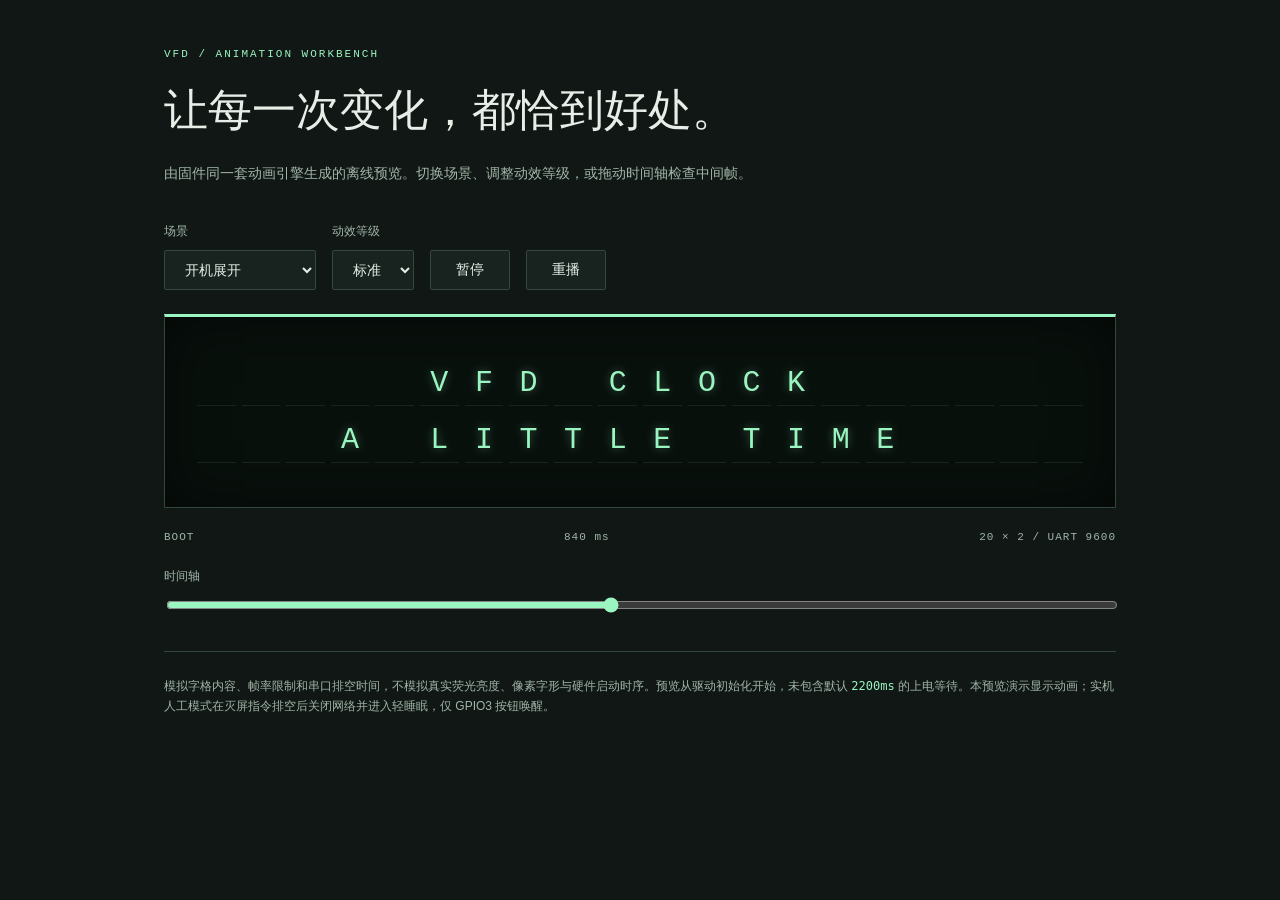
==== commit f76cc15d: "Add leveled JSON messages, priority eviction and nine-hour sleep options" ====
--- a/docs/animation-preview.html
+++ b/docs/animation-preview.html
@@ -1,7 +1,7 @@
 <!doctype html><html lang="zh-CN"><head><meta charset="utf-8"><meta name="viewport" content="width=device-width,initial-scale=1"><title>VFD 动画工作台</title><style>
 :root{--surface:#101715;--panel:#18231f;--text:#e6eee7;--muted:#a1b5a7;--green:#9af5c0;--border:#34473d;--space:24px;--display:"Georgia","Songti SC",serif;--mono:"Courier New",monospace;--body:"Helvetica Neue","PingFang SC",sans-serif}*{box-sizing:border-box}body{margin:0;background:var(--surface);color:var(--text);font:14px/1.7 var(--body)}main{max-width:1000px;margin:auto;padding:48px 24px}.eyebrow{font:11px var(--mono);letter-spacing:2px;color:var(--green)}h1{font:clamp(28px,5vw,44px)/1.4 var(--display);font-weight:400;margin:20px 0}p{color:var(--muted)}.controls{display:flex;gap:16px;flex-wrap:wrap;margin:36px 0 24px}label{display:grid;gap:8px;font-size:12px;color:var(--muted)}select,button{font:14px var(--body);padding:10px 16px;background:var(--panel);color:var(--text);border:1px solid var(--border);border-radius:2px}button{cursor:pointer;align-self:end;min-width:80px}button:hover{color:var(--green)}button:focus-visible,select:focus-visible,input:focus-visible{outline:2px solid var(--green);outline-offset:4px}.screen{border:1px solid var(--border);border-top:3px solid var(--green);background:#08100c;padding:clamp(12px,3vw,32px);box-shadow:inset 0 0 56px #0008}.row{display:grid;grid-template-columns:repeat(20,minmax(0,1fr));gap:clamp(1px,.5vw,6px);margin:12px 0}.cell{font:clamp(12px,3vw,30px)/1.5 var(--mono);height:1.5em;text-align:center;color:var(--green);text-shadow:0 0 10px #9af5c060;border-bottom:1px solid #9af5c018;white-space:pre}.off .cell{color:transparent;text-shadow:none}.meta{display:flex;justify-content:space-between;gap:16px;font:11px/1.7 var(--mono);letter-spacing:1px;color:var(--muted);margin:20px 0}input[type=range]{width:100%;accent-color:var(--green)}.note{border-top:1px solid var(--border);margin-top:36px;padding-top:24px;font-size:12px}code{color:var(--green)}@media(max-width:500px){main{padding-top:28px}.controls{gap:12px}.meta{font-size:10px;letter-spacing:0}}
 </style></head><body><main><div class="eyebrow">VFD / ANIMATION WORKBENCH</div><h1>让每一次变化，都恰到好处。</h1><p>由固件同一套动画引擎生成的离线预览。切换场景、调整动效等级，或拖动时间轴检查中间帧。</p><div class="controls"><label>场景<select id="scene"></select></label><label>动效等级<select id="mode"><option>关闭</option><option>轻量</option><option selected>标准</option></select></label><button id="play" type="button">暂停</button><button id="replay" type="button">重播</button></div><div class="screen" id="screen" aria-label="20 列 2 行显示模拟"><div class="row" id="row0"></div><div class="row" id="row1"></div></div><div class="meta"><span id="state">BOOT</span><span id="time">0 ms</span><span>20 × 2 / UART 9600</span></div><label>时间轴<input id="timeline" type="range" min="0" max="1800" step="40" value="0"></label><p class="note">模拟字格内容、帧率限制和串口排空时间，不模拟真实荧光亮度、像素字形与硬件启动时序。预览从驱动初始化开始，未包含默认 <code>2200ms</code> 的上电等待。本预览演示显示动画；实机人工模式在灭屏指令排空后关闭网络并进入轻睡眠，仅 GPIO3 按钮唤醒。</p></main><script>
-const data = {"关闭":[{"id":"boot","name":"开机展开","frames":[{"ms":0,"state":1,"rows":["                    ","                    "]},{"ms":40,"state":1,"rows":["2026-10 14:32:10 WED","  T:24.6C RH:51.2%  "]},{"ms":80,"state":1,"rows":["2026-10 14:32:10 WED","  T:24.6C RH:51.2%  "]},{"ms":120,"state":1,"rows":["2026-10 14:32:10 WED","  T:24.6C RH:51.2%  "]},{"ms":160,"state":1,"rows":["2026-10 14:32:10 WED","  T:24.6C RH:51.2%  "]},{"ms":200,"state":1,"rows":["2026-10 14:32:10 WED","  T:24.6C RH:51.2%  "]},{"ms":240,"state":1,"rows":["2026-10 14:32:10 WED","  T:24.6C RH:51.2%  "]},{"ms":280,"state":1,"rows":["2026-10 14:32:10 WED","  T:24.6C RH:51.2%  "]},{"ms":320,"state":1,"rows":["2026-10 14:32:10 WED","  T:24.6C RH:51.2%  "]},{"ms":360,"state":1,"rows":["2026-10 14:32:10 WED","  T:24.6C RH:51.2%  "]},{"ms":400,"state":1,"rows":["2026-10 14:32:10 WED","  T:24.6C RH:51.2%  "]},{"ms":440,"state":1,"rows":["2026-10 14:32:10 WED","  T:24.6C RH:51.2%  "]},{"ms":480,"state":1,"rows":["2026-10 14:32:10 WED","  T:24.6C RH:51.2%  "]},{"ms":520,"state":1,"rows":["2026-10 14:32:10 WED","  T:24.6C RH:51.2%  "]},{"ms":560,"state":1,"rows":["2026-10 14:32:10 WED","  T:24.6C RH:51.2%  "]},{"ms":600,"state":1,"rows":["2026-10 14:32:10 WED","  T:24.6C RH:51.2%  "]},{"ms":640,"state":1,"rows":["2026-10 14:32:10 WED","  T:24.6C RH:51.2%  "]},{"ms":680,"state":1,"rows":["2026-10 14:32:10 WED","  T:24.6C RH:51.2%  "]},{"ms":720,"state":1,"rows":["2026-10 14:32:10 WED","  T:24.6C RH:51.2%  "]},{"ms":760,"state":1,"rows":["2026-10 14:32:10 WED","  T:24.6C RH:51.2%  "]},{"ms":800,"state":1,"rows":["2026-10 14:32:10 WED","  T:24.6C RH:51.2%  "]},{"ms":840,"state":1,"rows":["2026-10 14:32:10 WED","  T:24.6C RH:51.2%  "]},{"ms":880,"state":1,"rows":["2026-10 14:32:10 WED","  T:24.6C RH:51.2%  "]},{"ms":920,"state":1,"rows":["2026-10 14:32:10 WED","  T:24.6C RH:51.2%  "]},{"ms":960,"state":1,"rows":["2026-10 14:32:10 WED","  T:24.6C RH:51.2%  "]},{"ms":1000,"state":1,"rows":["2026-10 14:32:10 WED","  T:24.6C RH:51.2%  "]},{"ms":1040,"state":1,"rows":["2026-10 14:32:10 WED","  T:24.6C RH:51.2%  "]},{"ms":1080,"state":1,"rows":["2026-10 14:32:10 WED","  T:24.6C RH:51.2%  "]},{"ms":1120,"state":1,"rows":["2026-10 14:32:10 WED","  T:24.6C RH:51.2%  "]},{"ms":1160,"state":1,"rows":["2026-10 14:32:10 WED","  T:24.6C RH:51.2%  "]},{"ms":1200,"state":1,"rows":["2026-10 14:32:10 WED","  T:24.6C RH:51.2%  "]},{"ms":1240,"state":1,"rows":["2026-10 14:32:10 WED","  T:24.6C RH:51.2%  "]},{"ms":1280,"state":1,"rows":["2026-10 14:32:10 WED","  T:24.6C RH:51.2%  "]},{"ms":1320,"state":1,"rows":["2026-10 14:32:10 WED","  T:24.6C RH:51.2%  "]},{"ms":1360,"state":1,"rows":["2026-10 14:32:10 WED","  T:24.6C RH:51.2%  "]},{"ms":1400,"state":1,"rows":["2026-10 14:32:10 WED","  T:24.6C RH:51.2%  "]},{"ms":1440,"state":1,"rows":["2026-10 14:32:10 WED","  T:24.6C RH:51.2%  "]},{"ms":1480,"state":1,"rows":["2026-10 14:32:10 WED","  T:24.6C RH:51.2%  "]},{"ms":1520,"state":1,"rows":["2026-10 14:32:10 WED","  T:24.6C RH:51.2%  "]},{"ms":1560,"state":1,"rows":["2026-10 14:32:10 WED","  T:24.6C RH:51.2%  "]},{"ms":1600,"state":1,"rows":["2026-10 14:32:10 WED","  T:24.6C RH:51.2%  "]},{"ms":1640,"state":1,"rows":["2026-10 14:32:10 WED","  T:24.6C RH:51.2%  "]},{"ms":1680,"state":1,"rows":["2026-10 14:32:10 WED","  T:24.6C RH:51.2%  "]},{"ms":1720,"state":1,"rows":["2026-10 14:32:10 WED","  T:24.6C RH:51.2%  "]},{"ms":1760,"state":1,"rows":["2026-10 14:32:10 WED","  T:24.6C RH:51.2%  "]},{"ms":1800,"state":1,"rows":["2026-10 14:32:10 WED","  T:24.6C RH:51.2%  "]}]},{"id":"wake","name":"唤醒揭示","frames":[{"ms":0,"state":4,"rows":["                    ","                    "]},{"ms":40,"state":4,"rows":["                    ","                    "]},{"ms":80,"state":4,"rows":["                    ","                    "]},{"ms":120,"state":4,"rows":["                    ","                    "]},{"ms":160,"state":1,"rows":["2026-10 14:35:02 WED","  T:24.7C RH:51.2%  "]},{"ms":200,"state":1,"rows":["2026-10 14:35:02 WED","  T:24.7C RH:51.2%  "]},{"ms":240,"state":1,"rows":["2026-10 14:35:02 WED","  T:24.7C RH:51.2%  "]},{"ms":280,"state":1,"rows":["2026-10 14:35:02 WED","  T:24.7C RH:51.2%  "]},{"ms":320,"state":1,"rows":["2026-10 14:35:02 WED","  T:24.7C RH:51.2%  "]},{"ms":360,"state":1,"rows":["2026-10 14:35:02 WED","  T:24.7C RH:51.2%  "]},{"ms":400,"state":1,"rows":["2026-10 14:35:02 WED","  T:24.7C RH:51.2%  "]},{"ms":440,"state":1,"rows":["2026-10 14:35:02 WED","  T:24.7C RH:51.2%  "]},{"ms":480,"state":1,"rows":["2026-10 14:35:02 WED","  T:24.7C RH:51.2%  "]},{"ms":520,"state":1,"rows":["2026-10 14:35:02 WED","  T:24.7C RH:51.2%  "]},{"ms":560,"state":1,"rows":["2026-10 14:35:02 WED","  T:24.7C RH:51.2%  "]},{"ms":600,"state":1,"rows":["2026-10 14:35:02 WED","  T:24.7C RH:51.2%  "]},{"ms":640,"state":1,"rows":["2026-10 14:35:02 WED","  T:24.7C RH:51.2%  "]},{"ms":680,"state":1,"rows":["2026-10 14:35:02 WED","  T:24.7C RH:51.2%  "]},{"ms":720,"state":1,"rows":["2026-10 14:35:02 WED","  T:24.7C RH:51.2%  "]},{"ms":760,"state":1,"rows":["2026-10 14:35:02 WED","  T:24.7C RH:51.2%  "]},{"ms":800,"state":1,"rows":["2026-10 14:35:02 WED","  T:24.7C RH:51.2%  "]},{"ms":840,"state":1,"rows":["2026-10 14:35:02 WED","  T:24.7C RH:51.2%  "]},{"ms":880,"state":1,"rows":["2026-10 14:35:02 WED","  T:24.7C RH:51.2%  "]},{"ms":920,"state":1,"rows":["2026-10 14:35:02 WED","  T:24.7C RH:51.2%  "]},{"ms":960,"state":1,"rows":["2026-10 14:35:02 WED","  T:24.7C RH:51.2%  "]},{"ms":1000,"state":1,"rows":["2026-10 14:35:02 WED","  T:24.7C RH:51.2%  "]},{"ms":1040,"state":1,"rows":["2026-10 14:35:02 WED","  T:24.7C RH:51.2%  "]},{"ms":1080,"state":1,"rows":["2026-10 14:35:02 WED","  T:24.7C RH:51.2%  "]},{"ms":1120,"state":1,"rows":["2026-10 14:35:02 WED","  T:24.7C RH:51.2%  "]},{"ms":1160,"state":1,"rows":["2026-10 14:35:02 WED","  T:24.7C RH:51.2%  "]},{"ms":1200,"state":1,"rows":["2026-10 14:35:02 WED","  T:24.7C RH:51.2%  "]}]},{"id":"sleep","name":"睡眠收拢","frames":[{"ms":0,"state":2,"rows":["                    ","                    "]},{"ms":40,"state":2,"rows":["                    ","                    "]},{"ms":80,"state":3,"rows":["                    ","                    "]},{"ms":120,"state":3,"rows":["                    ","                    "]},{"ms":160,"state":3,"rows":["                    ","                    "]},{"ms":200,"state":3,"rows":["                    ","                    "]},{"ms":240,"state":3,"rows":["                    ","                    "]},{"ms":280,"state":3,"rows":["                    ","                    "]},{"ms":320,"state":3,"rows":["                    ","                    "]},{"ms":360,"state":3,"rows":["                    ","                    "]},{"ms":400,"state":3,"rows":["                    ","                    "]},{"ms":440,"state":3,"rows":["                    ","                    "]},{"ms":480,"state":3,"rows":["                    ","                    "]},{"ms":520,"state":3,"rows":["                    ","                    "]},{"ms":560,"state":3,"rows":["                    ","                    "]},{"ms":600,"state":3,"rows":["                    ","                    "]},{"ms":640,"state":3,"rows":["                    ","                    "]},{"ms":680,"state":3,"rows":["                    ","                    "]},{"ms":720,"state":3,"rows":["                    ","                    "]},{"ms":760,"state":3,"rows":["                    ","                    "]},{"ms":800,"state":3,"rows":["                    ","                    "]},{"ms":840,"state":3,"rows":["                    ","                    "]},{"ms":880,"state":3,"rows":["                    ","                    "]},{"ms":920,"state":3,"rows":["                    ","                    "]},{"ms":960,"state":3,"rows":["                    ","                    "]},{"ms":1000,"state":3,"rows":["                    ","                    "]},{"ms":1040,"state":3,"rows":["                    ","                    "]},{"ms":1080,"state":3,"rows":["                    ","                    "]},{"ms":1120,"state":3,"rows":["                    ","                    "]},{"ms":1160,"state":3,"rows":["                    ","                    "]},{"ms":1200,"state":3,"rows":["                    ","                    "]}]},{"id":"switch","name":"内容切换","frames":[{"ms":0,"state":1,"rows":["2026-10 14:32:11 WED","  OUT:18.2C CLOUDY  "]},{"ms":40,"state":1,"rows":["2026-10 14:32:11 WED","  OUT:18.2C CLOUDY  "]},{"ms":80,"state":1,"rows":["2026-10 14:32:11 WED","  OUT:18.2C CLOUDY  "]},{"ms":120,"state":1,"rows":["2026-10 14:32:11 WED","  OUT:18.2C CLOUDY  "]},{"ms":160,"state":1,"rows":["2026-10 14:32:11 WED","  OUT:18.2C CLOUDY  "]},{"ms":200,"state":1,"rows":["2026-10 14:32:11 WED","  OUT:18.2C CLOUDY  "]},{"ms":240,"state":1,"rows":["2026-10 14:32:11 WED","  OUT:18.2C CLOUDY  "]},{"ms":280,"state":1,"rows":["2026-10 14:32:11 WED","  OUT:18.2C CLOUDY  "]},{"ms":320,"state":1,"rows":["2026-10 14:32:11 WED","  OUT:18.2C CLOUDY  "]},{"ms":360,"state":1,"rows":["2026-10 14:32:11 WED","  OUT:18.2C CLOUDY  "]},{"ms":400,"state":1,"rows":["2026-10 14:32:11 WED","  OUT:18.2C CLOUDY  "]},{"ms":440,"state":1,"rows":["2026-10 14:32:11 WED","  OUT:18.2C CLOUDY  "]},{"ms":480,"state":1,"rows":["2026-10 14:32:11 WED","  OUT:18.2C CLOUDY  "]},{"ms":520,"state":1,"rows":["2026-10 14:32:11 WED","  OUT:18.2C CLOUDY  "]},{"ms":560,"state":1,"rows":["2026-10 14:32:11 WED","  OUT:18.2C CLOUDY  "]},{"ms":600,"state":1,"rows":["2026-10 14:32:11 WED","  OUT:18.2C CLOUDY  "]},{"ms":640,"state":1,"rows":["2026-10 14:32:11 WED","  OUT:18.2C CLOUDY  "]},{"ms":680,"state":1,"rows":["2026-10 14:32:11 WED","  OUT:18.2C CLOUDY  "]},{"ms":720,"state":1,"rows":["2026-10 14:32:11 WED","  OUT:18.2C CLOUDY  "]},{"ms":760,"state":1,"rows":["2026-10 14:32:11 WED","  OUT:18.2C CLOUDY  "]},{"ms":800,"state":1,"rows":["2026-10 14:32:11 WED","  OUT:18.2C CLOUDY  "]},{"ms":840,"state":1,"rows":["2026-10 14:32:11 WED","  OUT:18.2C CLOUDY  "]},{"ms":880,"state":1,"rows":["2026-10 14:32:11 WED","  OUT:18.2C CLOUDY  "]},{"ms":920,"state":1,"rows":["2026-10 14:32:11 WED","  OUT:18.2C CLOUDY  "]},{"ms":960,"state":1,"rows":["2026-10 14:32:11 WED","  OUT:18.2C CLOUDY  "]},{"ms":1000,"state":1,"rows":["2026-10 14:32:11 WED","  OUT:18.2C CLOUDY  "]},{"ms":1040,"state":1,"rows":["2026-10 14:32:11 WED","  OUT:18.2C CLOUDY  "]},{"ms":1080,"state":1,"rows":["2026-10 14:32:11 WED","  OUT:18.2C CLOUDY  "]},{"ms":1120,"state":1,"rows":["2026-10 14:32:11 WED","  OUT:18.2C CLOUDY  "]},{"ms":1160,"state":1,"rows":["2026-10 14:32:11 WED","  OUT:18.2C CLOUDY  "]},{"ms":1200,"state":1,"rows":["2026-10 14:32:11 WED","  OUT:18.2C CLOUDY  "]}]},{"id":"data","name":"首次数据入场","frames":[{"ms":0,"state":1,"rows":["2026-10 14:32:11 WED","  T:24.6C RH:51.2%  "]},{"ms":40,"state":1,"rows":["2026-10 14:32:11 WED","  T:24.6C RH:51.2%  "]},{"ms":80,"state":1,"rows":["2026-10 14:32:11 WED","  T:24.6C RH:51.2%  "]},{"ms":120,"state":1,"rows":["2026-10 14:32:11 WED","  T:24.6C RH:51.2%  "]},{"ms":160,"state":1,"rows":["2026-10 14:32:11 WED","  T:24.6C RH:51.2%  "]},{"ms":200,"state":1,"rows":["2026-10 14:32:11 WED","  T:24.6C RH:51.2%  "]},{"ms":240,"state":1,"rows":["2026-10 14:32:11 WED","  T:24.6C RH:51.2%  "]},{"ms":280,"state":1,"rows":["2026-10 14:32:11 WED","  T:24.6C RH:51.2%  "]},{"ms":320,"state":1,"rows":["2026-10 14:32:11 WED","  T:24.6C RH:51.2%  "]},{"ms":360,"state":1,"rows":["2026-10 14:32:11 WED","  T:24.6C RH:51.2%  "]},{"ms":400,"state":1,"rows":["2026-10 14:32:11 WED","  T:24.6C RH:51.2%  "]},{"ms":440,"state":1,"rows":["2026-10 14:32:11 WED","  T:24.6C RH:51.2%  "]},{"ms":480,"state":1,"rows":["2026-10 14:32:11 WED","  T:24.6C RH:51.2%  "]},{"ms":520,"state":1,"rows":["2026-10 14:32:11 WED","  T:24.6C RH:51.2%  "]},{"ms":560,"state":1,"rows":["2026-10 14:32:11 WED","  T:24.6C RH:51.2%  "]},{"ms":600,"state":1,"rows":["2026-10 14:32:11 WED","  T:24.6C RH:51.2%  "]},{"ms":640,"state":1,"rows":["2026-10 14:32:11 WED","  T:24.6C RH:51.2%  "]},{"ms":680,"state":1,"rows":["2026-10 14:32:11 WED","  T:24.6C RH:51.2%  "]},{"ms":720,"state":1,"rows":["2026-10 14:32:11 WED","  T:24.6C RH:51.2%  "]},{"ms":760,"state":1,"rows":["2026-10 14:32:11 WED","  T:24.6C RH:51.2%  "]},{"ms":800,"state":1,"rows":["2026-10 14:32:11 WED","  T:24.6C RH:51.2%  "]},{"ms":840,"state":1,"rows":["2026-10 14:32:11 WED","  T:24.6C RH:51.2%  "]},{"ms":880,"state":1,"rows":["2026-10 14:32:11 WED","  T:24.6C RH:51.2%  "]},{"ms":920,"state":1,"rows":["2026-10 14:32:11 WED","  T:24.6C RH:51.2%  "]},{"ms":960,"state":1,"rows":["2026-10 14:32:11 WED","  T:24.6C RH:51.2%  "]},{"ms":1000,"state":1,"rows":["2026-10 14:32:11 WED","  T:24.6C RH:51.2%  "]},{"ms":1040,"state":1,"rows":["2026-10 14:32:11 WED","  T:24.6C RH:51.2%  "]},{"ms":1080,"state":1,"rows":["2026-10 14:32:11 WED","  T:24.6C RH:51.2%  "]},{"ms":1120,"state":1,"rows":["2026-10 14:32:11 WED","  T:24.6C RH:51.2%  "]},{"ms":1160,"state":1,"rows":["2026-10 14:32:11 WED","  T:24.6C RH:51.2%  "]},{"ms":1200,"state":1,"rows":["2026-10 14:32:11 WED","  T:24.6C RH:51.2%  "]}]},{"id":"message","name":"中文消息入场","frames":[{"ms":0,"state":1,"rows":["2026-10 14:32:10 WED","     喝杯水，休息一下。      "]},{"ms":40,"state":1,"rows":["2026-10 14:32:10 WED","     喝杯水，休息一下。      "]},{"ms":80,"state":1,"rows":["2026-10 14:32:10 WED","     喝杯水，休息一下。      "]},{"ms":120,"state":1,"rows":["2026-10 14:32:10 WED","     喝杯水，休息一下。      "]},{"ms":160,"state":1,"rows":["2026-10 14:32:10 WED","     喝杯水，休息一下。      "]},{"ms":200,"state":1,"rows":["2026-10 14:32:10 WED","     喝杯水，休息一下。      "]},{"ms":240,"state":1,"rows":["2026-10 14:32:10 WED","     喝杯水，休息一下。      "]},{"ms":280,"state":1,"rows":["2026-10 14:32:10 WED","     喝杯水，休息一下。      "]},{"ms":320,"state":1,"rows":["2026-10 14:32:10 WED","     喝杯水，休息一下。      "]},{"ms":360,"state":1,"rows":["2026-10 14:32:10 WED","     喝杯水，休息一下。      "]},{"ms":400,"state":1,"rows":["2026-10 14:32:10 WED","     喝杯水，休息一下。      "]},{"ms":440,"state":1,"rows":["2026-10 14:32:10 WED","     喝杯水，休息一下。      "]},{"ms":480,"state":1,"rows":["2026-10 14:32:10 WED","     喝杯水，休息一下。      "]},{"ms":520,"state":1,"rows":["2026-10 14:32:10 WED","     喝杯水，休息一下。      "]},{"ms":560,"state":1,"rows":["2026-10 14:32:10 WED","     喝杯水，休息一下。      "]},{"ms":600,"state":1,"rows":["2026-10 14:32:10 WED","     喝杯水，休息一下。      "]},{"ms":640,"state":1,"rows":["2026-10 14:32:10 WED","     喝杯水，休息一下。      "]},{"ms":680,"state":1,"rows":["2026-10 14:32:10 WED","     喝杯水，休息一下。      "]},{"ms":720,"state":1,"rows":["2026-10 14:32:10 WED","     喝杯水，休息一下。      "]},{"ms":760,"state":1,"rows":["2026-10 14:32:10 WED","     喝杯水，休息一下。      "]},{"ms":800,"state":1,"rows":["2026-10 14:32:10 WED","     喝杯水，休息一下。      "]},{"ms":840,"state":1,"rows":["2026-10 14:32:10 WED","     喝杯水，休息一下。      "]},{"ms":880,"state":1,"rows":["2026-10 14:32:10 WED","     喝杯水，休息一下。      "]},{"ms":920,"state":1,"rows":["2026-10 14:32:10 WED","     喝杯水，休息一下。      "]},{"ms":960,"state":1,"rows":["2026-10 14:32:10 WED","     喝杯水，休息一下。      "]},{"ms":1000,"state":1,"rows":["2026-10 14:32:10 WED","     喝杯水，休息一下。      "]},{"ms":1040,"state":1,"rows":["2026-10 14:32:10 WED","     喝杯水，休息一下。      "]},{"ms":1080,"state":1,"rows":["2026-10 14:32:10 WED","     喝杯水，休息一下。      "]},{"ms":1120,"state":1,"rows":["2026-10 14:32:10 WED","     喝杯水，休息一下。      "]},{"ms":1160,"state":1,"rows":["2026-10 14:32:10 WED","     喝杯水，休息一下。      "]},{"ms":1200,"state":1,"rows":["2026-10 14:32:10 WED","     喝杯水，休息一下。      "]},{"ms":1240,"state":1,"rows":["2026-10 14:32:10 WED","     喝杯水，休息一下。      "]},{"ms":1280,"state":1,"rows":["2026-10 14:32:10 WED","     喝杯水，休息一下。      "]},{"ms":1320,"state":1,"rows":["2026-10 14:32:10 WED","     喝杯水，休息一下。      "]},{"ms":1360,"state":1,"rows":["2026-10 14:32:10 WED","     喝杯水，休息一下。      "]},{"ms":1400,"state":1,"rows":["2026-10 14:32:10 WED","     喝杯水，休息一下。      "]},{"ms":1440,"state":1,"rows":["2026-10 14:32:10 WED","     喝杯水，休息一下。      "]},{"ms":1480,"state":1,"rows":["2026-10 14:32:10 WED","     喝杯水，休息一下。      "]},{"ms":1520,"state":1,"rows":["2026-10 14:32:10 WED","     喝杯水，休息一下。      "]},{"ms":1560,"state":1,"rows":["2026-10 14:32:10 WED","     喝杯水，休息一下。      "]},{"ms":1600,"state":1,"rows":["2026-10 14:32:10 WED","     喝杯水，休息一下。      "]},{"ms":1640,"state":1,"rows":["2026-10 14:32:10 WED","     喝杯水，休息一下。      "]},{"ms":1680,"state":1,"rows":["2026-10 14:32:10 WED","     喝杯水，休息一下。      "]},{"ms":1720,"state":1,"rows":["2026-10 14:32:10 WED","     喝杯水，休息一下。      "]},{"ms":1760,"state":1,"rows":["2026-10 14:32:10 WED","     喝杯水，休息一下。      "]},{"ms":1800,"state":1,"rows":["2026-10 14:32:10 WED","     喝杯水，休息一下。      "]},{"ms":1840,"state":1,"rows":["2026-10 14:32:10 WED","     喝杯水，休息一下。      "]},{"ms":1880,"state":1,"rows":["2026-10 14:32:10 WED","     喝杯水，休息一下。      "]},{"ms":1920,"state":1,"rows":["2026-10 14:32:10 WED","     喝杯水，休息一下。      "]},{"ms":1960,"state":1,"rows":["2026-10 14:32:10 WED","     喝杯水，休息一下。      "]},{"ms":2000,"state":1,"rows":["2026-10 14:32:10 WED","     喝杯水，休息一下。      "]},{"ms":2040,"state":1,"rows":["2026-10 14:32:10 WED","     喝杯水，休息一下。      "]},{"ms":2080,"state":1,"rows":["2026-10 14:32:10 WED","     喝杯水，休息一下。      "]},{"ms":2120,"state":1,"rows":["2026-10 14:32:10 WED","     喝杯水，休息一下。      "]},{"ms":2160,"state":1,"rows":["2026-10 14:32:10 WED","     喝杯水，休息一下。      "]},{"ms":2200,"state":1,"rows":["2026-10 14:32:10 WED","     喝杯水，休息一下。      "]},{"ms":2240,"state":1,"rows":["2026-10 14:32:10 WED","     喝杯水，休息一下。      "]},{"ms":2280,"state":1,"rows":["2026-10 14:32:10 WED","     喝杯水，休息一下。      "]},{"ms":2320,"state":1,"rows":["2026-10 14:32:10 WED","     喝杯水，休息一下。      "]},{"ms":2360,"state":1,"rows":["2026-10 14:32:10 WED","     喝杯水，休息一下。      "]},{"ms":2400,"state":1,"rows":["2026-10 14:32:10 WED","     喝杯水，休息一下。      "]},{"ms":2440,"state":1,"rows":["2026-10 14:32:10 WED","     喝杯水，休息一下。      "]},{"ms":2480,"state":1,"rows":["2026-10 14:32:10 WED","     喝杯水，休息一下。      "]},{"ms":2520,"state":1,"rows":["2026-10 14:32:10 WED","     喝杯水，休息一下。      "]},{"ms":2560,"state":1,"rows":["2026-10 14:32:10 WED","     喝杯水，休息一下。      "]},{"ms":2600,"state":1,"rows":["2026-10 14:32:10 WED","     喝杯水，休息一下。      "]},{"ms":2640,"state":1,"rows":["2026-10 14:32:10 WED","     喝杯水，休息一下。      "]},{"ms":2680,"state":1,"rows":["2026-10 14:32:10 WED","     喝杯水，休息一下。      "]},{"ms":2720,"state":1,"rows":["2026-10 14:32:10 WED","     喝杯水，休息一下。      "]},{"ms":2760,"state":1,"rows":["2026-10 14:32:10 WED","     喝杯水，休息一下。      "]},{"ms":2800,"state":1,"rows":["2026-10 14:32:10 WED","     喝杯水，休息一下。      "]},{"ms":2840,"state":1,"rows":["2026-10 14:32:10 WED","     喝杯水，休息一下。      "]},{"ms":2880,"state":1,"rows":["2026-10 14:32:10 WED","     喝杯水，休息一下。      "]},{"ms":2920,"state":1,"rows":["2026-10 14:32:10 WED","     喝杯水，休息一下。      "]},{"ms":2960,"state":1,"rows":["2026-10 14:32:10 WED","     喝杯水，休息一下。      "]},{"ms":3000,"state":1,"rows":["2026-10 14:32:10 WED","     喝杯水，休息一下。      "]}]},{"id":"scroll","name":"长消息滚动","frames":[{"ms":0,"state":1,"rows":["2026-10 14:32:10 WED","请记得喝水，长时间使用电脑后起身活动一下"]},{"ms":40,"state":1,"rows":["2026-10 14:32:10 WED","请记得喝水，长时间使用电脑后起身活动一下"]},{"ms":80,"state":1,"rows":["2026-10 14:32:10 WED","请记得喝水，长时间使用电脑后起身活动一下"]},{"ms":120,"state":1,"rows":["2026-10 14:32:10 WED","请记得喝水，长时间使用电脑后起身活动一下"]},{"ms":160,"state":1,"rows":["2026-10 14:32:10 WED","请记得喝水，长时间使用电脑后起身活动一下"]},{"ms":200,"state":1,"rows":["2026-10 14:32:10 WED","请记得喝水，长时间使用电脑后起身活动一下"]},{"ms":240,"state":1,"rows":["2026-10 14:32:10 WED","请记得喝水，长时间使用电脑后起身活动一下"]},{"ms":280,"state":1,"rows":["2026-10 14:32:10 WED","请记得喝水，长时间使用电脑后起身活动一下"]},{"ms":320,"state":1,"rows":["2026-10 14:32:10 WED","请记得喝水，长时间使用电脑后起身活动一下"]},{"ms":360,"state":1,"rows":["2026-10 14:32:10 WED","请记得喝水，长时间使用电脑后起身活动一下"]},{"ms":400,"state":1,"rows":["2026-10 14:32:10 WED","请记得喝水，长时间使用电脑后起身活动一下"]},{"ms":440,"state":1,"rows":["2026-10 14:32:10 WED","请记得喝水，长时间使用电脑后起身活动一下"]},{"ms":480,"state":1,"rows":["2026-10 14:32:10 WED","请记得喝水，长时间使用电脑后起身活动一下"]},{"ms":520,"state":1,"rows":["2026-10 14:32:10 WED","请记得喝水，长时间使用电脑后起身活动一下"]},{"ms":560,"state":1,"rows":["2026-10 14:32:10 WED","请记得喝水，长时间使用电脑后起身活动一下"]},{"ms":600,"state":1,"rows":["2026-10 14:32:10 WED","请记得喝水，长时间使用电脑后起身活动一下"]},{"ms":640,"state":1,"rows":["2026-10 14:32:10 WED","请记得喝水，长时间使用电脑后起身活动一下"]},{"ms":680,"state":1,"rows":["2026-10 14:32:10 WED","请记得喝水，长时间使用电脑后起身活动一下"]},{"ms":720,"state":1,"rows":["2026-10 14:32:10 WED","请记得喝水，长时间使用电脑后起身活动一下"]},{"ms":760,"state":1,"rows":["2026-10 14:32:10 WED","请记得喝水，长时间使用电脑后起身活动一下"]},{"ms":800,"state":1,"rows":["2026-10 14:32:10 WED","请记得喝水，长时间使用电脑后起身活动一下"]},{"ms":840,"state":1,"rows":["2026-10 14:32:10 WED","请记得喝水，长时间使用电脑后起身活动一下"]},{"ms":880,"state":1,"rows":["2026-10 14:32:10 WED","请记得喝水，长时间使用电脑后起身活动一下"]},{"ms":920,"state":1,"rows":["2026-10 14:32:10 WED","请记得喝水，长时间使用电脑后起身活动一下"]},{"ms":960,"state":1,"rows":["2026-10 14:32:10 WED","请记得喝水，长时间使用电脑后起身活动一下"]},{"ms":1000,"state":1,"rows":["2026-10 14:32:10 WED","请记得喝水，长时间使用电脑后起身活动一下"]},{"ms":1040,"state":1,"rows":["2026-10 14:32:10 WED","请记得喝水，长时间使用电脑后起身活动一下"]},{"ms":1080,"state":1,"rows":["2026-10 14:32:10 WED","请记得喝水，长时间使用电脑后起身活动一下"]},{"ms":1120,"state":1,"rows":["2026-10 14:32:10 WED","请记得喝水，长时间使用电脑后起身活动一下"]},{"ms":1160,"state":1,"rows":["2026-10 14:32:10 WED","请记得喝水，长时间使用电脑后起身活动一下"]},{"ms":1200,"state":1,"rows":["2026-10 14:32:10 WED","请记得喝水，长时间使用电脑后起身活动一下"]},{"ms":1240,"state":1,"rows":["2026-10 14:32:10 WED","请记得喝水，长时间使用电脑后起身活动一下"]},{"ms":1280,"state":1,"rows":["2026-10 14:32:10 WED","请记得喝水，长时间使用电脑后起身活动一下"]},{"ms":1320,"state":1,"rows":["2026-10 14:32:10 WED","请记得喝水，长时间使用电脑后起身活动一下"]},{"ms":1360,"state":1,"rows":["2026-10 14:32:10 WED","请记得喝水，长时间使用电脑后起身活动一下"]},{"ms":1400,"state":1,"rows":["2026-10 14:32:10 WED","请记得喝水，长时间使用电脑后起身活动一下"]},{"ms":1440,"state":1,"rows":["2026-10 14:32:10 WED","请记得喝水，长时间使用电脑后起身活动一下"]},{"ms":1480,"state":1,"rows":["2026-10 14:32:10 WED","请记得喝水，长时间使用电脑后起身活动一下"]},{"ms":1520,"state":1,"rows":["2026-10 14:32:10 WED","请记得喝水，长时间使用电脑后起身活动一下"]},{"ms":1560,"state":1,"rows":["2026-10 14:32:10 WED","请记得喝水，长时间使用电脑后起身活动一下"]},{"ms":1600,"state":1,"rows":["2026-10 14:32:10 WED","请记得喝水，长时间使用电脑后起身活动一下"]},{"ms":1640,"state":1,"rows":["2026-10 14:32:10 WED","请记得喝水，长时间使用电脑后起身活动一下"]},{"ms":1680,"state":1,"rows":["2026-10 14:32:10 WED","请记得喝水，长时间使用电脑后起身活动一下"]},{"ms":1720,"state":1,"rows":["2026-10 14:32:10 WED","请记得喝水，长时间使用电脑后起身活动一下"]},{"ms":1760,"state":1,"rows":["2026-10 14:32:10 WED","请记得喝水，长时间使用电脑后起身活动一下"]},{"ms":1800,"state":1,"rows":["2026-10 14:32:10 WED","请记得喝水，长时间使用电脑后起身活动一下"]},{"ms":1840,"state":1,"rows":["2026-10 14:32:10 WED","请记得喝水，长时间使用电脑后起身活动一下"]},{"ms":1880,"state":1,"rows":["2026-10 14:32:10 WED","请记得喝水，长时间使用电脑后起身活动一下"]},{"ms":1920,"state":1,"rows":["2026-10 14:32:10 WED","记得喝水，长时间使用电脑后起身活动一下，"]},{"ms":1960,"state":1,"rows":["2026-10 14:32:10 WED","记得喝水，长时间使用电脑后起身活动一下，"]},{"ms":2000,"state":1,"rows":["2026-10 14:32:10 WED","记得喝水，长时间使用电脑后起身活动一下，"]},{"ms":2040,"state":1,"rows":["2026-10 14:32:10 WED","记得喝水，长时间使用电脑后起身活动一下，"]},{"ms":2080,"state":1,"rows":["2026-10 14:32:10 WED","记得喝水，长时间使用电脑后起身活动一下，"]},{"ms":2120,"state":1,"rows":["2026-10 14:32:10 WED","记得喝水，长时间使用电脑后起身活动一下，"]},{"ms":2160,"state":1,"rows":["2026-10 14:32:10 WED","记得喝水，长时间使用电脑后起身活动一下，"]},{"ms":2200,"state":1,"rows":["2026-10 14:32:10 WED","记得喝水，长时间使用电脑后起身活动一下，"]},{"ms":2240,"state":1,"rows":["2026-10 14:32:10 WED","记得喝水，长时间使用电脑后起身活动一下，"]},{"ms":2280,"state":1,"rows":["2026-10 14:32:10 WED","记得喝水，长时间使用电脑后起身活动一下，"]},{"ms":2320,"state":1,"rows":["2026-10 14:32:10 WED","得喝水，长时间使用电脑后起身活动一下，看"]},{"ms":2360,"state":1,"rows":["2026-10 14:32:10 WED","得喝水，长时间使用电脑后起身活动一下，看"]},{"ms":2400,"state":1,"rows":["2026-10 14:32:10 WED","得喝水，长时间使用电脑后起身活动一下，看"]},{"ms":2440,"state":1,"rows":["2026-10 14:32:10 WED","得喝水，长时间使用电脑后起身活动一下，看"]},{"ms":2480,"state":1,"rows":["2026-10 14:32:10 WED","得喝水，长时间使用电脑后起身活动一下，看"]},{"ms":2520,"state":1,"rows":["2026-10 14:32:10 WED","得喝水，长时间使用电脑后起身活动一下，看"]},{"ms":2560,"state":1,"rows":["2026-10 14:32:10 WED","得喝水，长时间使用电脑后起身活动一下，看"]},{"ms":2600,"state":1,"rows":["2026-10 14:32:10 WED","得喝水，长时间使用电脑后起身活动一下，看"]},{"ms":2640,"state":1,"rows":["2026-10 14:32:10 WED","得喝水，长时间使用电脑后起身活动一下，看"]},{"ms":2680,"state":1,"rows":["2026-10 14:32:10 WED","得喝水，长时间使用电脑后起身活动一下，看"]},{"ms":2720,"state":1,"rows":["2026-10 14:32:10 WED","喝水，长时间使用电脑后起身活动一下，看看"]},{"ms":2760,"state":1,"rows":["2026-10 14:32:10 WED","喝水，长时间使用电脑后起身活动一下，看看"]},{"ms":2800,"state":1,"rows":["2026-10 14:32:10 WED","喝水，长时间使用电脑后起身活动一下，看看"]},{"ms":2840,"state":1,"rows":["2026-10 14:32:10 WED","喝水，长时间使用电脑后起身活动一下，看看"]},{"ms":2880,"state":1,"rows":["2026-10 14:32:10 WED","喝水，长时间使用电脑后起身活动一下，看看"]},{"ms":2920,"state":1,"rows":["2026-10 14:32:10 WED","喝水，长时间使用电脑后起身活动一下，看看"]},{"ms":2960,"state":1,"rows":["2026-10 14:32:10 WED","喝水，长时间使用电脑后起身活动一下，看看"]},{"ms":3000,"state":1,"rows":["2026-10 14:32:10 WED","喝水，长时间使用电脑后起身活动一下，看看"]},{"ms":3040,"state":1,"rows":["2026-10 14:32:10 WED","喝水，长时间使用电脑后起身活动一下，看看"]},{"ms":3080,"state":1,"rows":["2026-10 14:32:10 WED","喝水，长时间使用电脑后起身活动一下，看看"]},{"ms":3120,"state":1,"rows":["2026-10 14:32:10 WED","水，长时间使用电脑后起身活动一下，看看远"]},{"ms":3160,"state":1,"rows":["2026-10 14:32:10 WED","水，长时间使用电脑后起身活动一下，看看远"]},{"ms":3200,"state":1,"rows":["2026-10 14:32:10 WED","水，长时间使用电脑后起身活动一下，看看远"]},{"ms":3240,"state":1,"rows":["2026-10 14:32:10 WED","水，长时间使用电脑后起身活动一下，看看远"]},{"ms":3280,"state":1,"rows":["2026-10 14:32:10 WED","水，长时间使用电脑后起身活动一下，看看远"]},{"ms":3320,"state":1,"rows":["2026-10 14:32:10 WED","水，长时间使用电脑后起身活动一下，看看远"]},{"ms":3360,"state":1,"rows":["2026-10 14:32:10 WED","水，长时间使用电脑后起身活动一下，看看远"]},{"ms":3400,"state":1,"rows":["2026-10 14:32:10 WED","水，长时间使用电脑后起身活动一下，看看远"]},{"ms":3440,"state":1,"rows":["2026-10 14:32:10 WED","水，长时间使用电脑后起身活动一下，看看远"]},{"ms":3480,"state":1,"rows":["2026-10 14:32:10 WED","水，长时间使用电脑后起身活动一下，看看远"]},{"ms":3520,"state":1,"rows":["2026-10 14:32:10 WED","，长时间使用电脑后起身活动一下，看看远处"]},{"ms":3560,"state":1,"rows":["2026-10 14:32:10 WED","，长时间使用电脑后起身活动一下，看看远处"]},{"ms":3600,"state":1,"rows":["2026-10 14:32:10 WED","，长时间使用电脑后起身活动一下，看看远处"]},{"ms":3640,"state":1,"rows":["2026-10 14:32:10 WED","，长时间使用电脑后起身活动一下，看看远处"]},{"ms":3680,"state":1,"rows":["2026-10 14:32:10 WED","，长时间使用电脑后起身活动一下，看看远处"]},{"ms":3720,"state":1,"rows":["2026-10 14:32:10 WED","，长时间使用电脑后起身活动一下，看看远处"]},{"ms":3760,"state":1,"rows":["2026-10 14:32:10 WED","，长时间使用电脑后起身活动一下，看看远处"]},{"ms":3800,"state":1,"rows":["2026-10 14:32:10 WED","，长时间使用电脑后起身活动一下，看看远处"]},{"ms":3840,"state":1,"rows":["2026-10 14:32:10 WED","，长时间使用电脑后起身活动一下，看看远处"]},{"ms":3880,"state":1,"rows":["2026-10 14:32:10 WED","，长时间使用电脑后起身活动一下，看看远处"]},{"ms":3920,"state":1,"rows":["2026-10 14:32:10 WED","长时间使用电脑后起身活动一下，看看远处放"]},{"ms":3960,"state":1,"rows":["2026-10 14:32:10 WED","长时间使用电脑后起身活动一下，看看远处放"]},{"ms":4000,"state":1,"rows":["2026-10 14:32:10 WED","长时间使用电脑后起身活动一下，看看远处放"]},{"ms":4040,"state":1,"rows":["2026-10 14:32:10 WED","长时间使用电脑后起身活动一下，看看远处放"]},{"ms":4080,"state":1,"rows":["2026-10 14:32:10 WED","长时间使用电脑后起身活动一下，看看远处放"]},{"ms":4120,"state":1,"rows":["2026-10 14:32:10 WED","长时间使用电脑后起身活动一下，看看远处放"]},{"ms":4160,"state":1,"rows":["2026-10 14:32:10 WED","长时间使用电脑后起身活动一下，看看远处放"]},{"ms":4200,"state":1,"rows":["2026-10 14:32:10 WED","长时间使用电脑后起身活动一下，看看远处放"]},{"ms":4240,"state":1,"rows":["2026-10 14:32:10 WED","长时间使用电脑后起身活动一下，看看远处放"]},{"ms":4280,"state":1,"rows":["2026-10 14:32:10 WED","长时间使用电脑后起身活动一下，看看远处放"]},{"ms":4320,"state":1,"rows":["2026-10 14:32:10 WED","时间使用电脑后起身活动一下，看看远处放松"]},{"ms":4360,"state":1,"rows":["2026-10 14:32:10 WED","时间使用电脑后起身活动一下，看看远处放松"]},{"ms":4400,"state":1,"rows":["2026-10 14:32:10 WED","时间使用电脑后起身活动一下，看看远处放松"]},{"ms":4440,"state":1,"rows":["2026-10 14:32:10 WED","时间使用电脑后起身活动一下，看看远处放松"]},{"ms":4480,"state":1,"rows":["2026-10 14:32:10 WED","时间使用电脑后起身活动一下，看看远处放松"]},{"ms":4520,"state":1,"rows":["2026-10 14:32:10 WED","时间使用电脑后起身活动一下，看看远处放松"]},{"ms":4560,"state":1,"rows":["2026-10 14:32:10 WED","时间使用电脑后起身活动一下，看看远处放松"]},{"ms":4600,"state":1,"rows":["2026-10 14:32:10 WED","时间使用电脑后起身活动一下，看看远处放松"]},{"ms":4640,"state":1,"rows":["2026-10 14:32:10 WED","时间使用电脑后起身活动一下，看看远处放松"]},{"ms":4680,"state":1,"rows":["2026-10 14:32:10 WED","时间使用电脑后起身活动一下，看看远处放松"]},{"ms":4720,"state":1,"rows":["2026-10 14:32:10 WED","间使用电脑后起身活动一下，看看远处放松眼"]},{"ms":4760,"state":1,"rows":["2026-10 14:32:10 WED","间使用电脑后起身活动一下，看看远处放松眼"]},{"ms":4800,"state":1,"rows":["2026-10 14:32:10 WED","间使用电脑后起身活动一下，看看远处放松眼"]},{"ms":4840,"state":1,"rows":["2026-10 14:32:10 WED","间使用电脑后起身活动一下，看看远处放松眼"]},{"ms":4880,"state":1,"rows":["2026-10 14:32:10 WED","间使用电脑后起身活动一下，看看远处放松眼"]},{"ms":4920,"state":1,"rows":["2026-10 14:32:10 WED","间使用电脑后起身活动一下，看看远处放松眼"]},{"ms":4960,"state":1,"rows":["2026-10 14:32:10 WED","间使用电脑后起身活动一下，看看远处放松眼"]},{"ms":5000,"state":1,"rows":["2026-10 14:32:10 WED","间使用电脑后起身活动一下，看看远处放松眼"]},{"ms":5040,"state":1,"rows":["2026-10 14:32:10 WED","间使用电脑后起身活动一下，看看远处放松眼"]},{"ms":5080,"state":1,"rows":["2026-10 14:32:10 WED","间使用电脑后起身活动一下，看看远处放松眼"]},{"ms":5120,"state":1,"rows":["2026-10 14:32:10 WED","使用电脑后起身活动一下，看看远处放松眼睛"]},{"ms":5160,"state":1,"rows":["2026-10 14:32:10 WED","使用电脑后起身活动一下，看看远处放松眼睛"]},{"ms":5200,"state":1,"rows":["2026-10 14:32:10 WED","使用电脑后起身活动一下，看看远处放松眼睛"]},{"ms":5240,"state":1,"rows":["2026-10 14:32:10 WED","使用电脑后起身活动一下，看看远处放松眼睛"]},{"ms":5280,"state":1,"rows":["2026-10 14:32:10 WED","使用电脑后起身活动一下，看看远处放松眼睛"]},{"ms":5320,"state":1,"rows":["2026-10 14:32:10 WED","使用电脑后起身活动一下，看看远处放松眼睛"]},{"ms":5360,"state":1,"rows":["2026-10 14:32:10 WED","使用电脑后起身活动一下，看看远处放松眼睛"]},{"ms":5400,"state":1,"rows":["2026-10 14:32:10 WED","使用电脑后起身活动一下，看看远处放松眼睛"]},{"ms":5440,"state":1,"rows":["2026-10 14:32:10 WED","使用电脑后起身活动一下，看看远处放松眼睛"]},{"ms":5480,"state":1,"rows":["2026-10 14:32:10 WED","使用电脑后起身活动一下，看看远处放松眼睛"]},{"ms":5520,"state":1,"rows":["2026-10 14:32:10 WED","用电脑后起身活动一下，看看远处放松眼睛。"]},{"ms":5560,"state":1,"rows":["2026-10 14:32:10 WED","用电脑后起身活动一下，看看远处放松眼睛。"]},{"ms":5600,"state":1,"rows":["2026-10 14:32:10 WED","用电脑后起身活动一下，看看远处放松眼睛。"]},{"ms":5640,"state":1,"rows":["2026-10 14:32:10 WED","用电脑后起身活动一下，看看远处放松眼睛。"]},{"ms":5680,"state":1,"rows":["2026-10 14:32:10 WED","用电脑后起身活动一下，看看远处放松眼睛。"]},{"ms":5720,"state":1,"rows":["2026-10 14:32:10 WED","用电脑后起身活动一下，看看远处放松眼睛。"]},{"ms":5760,"state":1,"rows":["2026-10 14:32:10 WED","用电脑后起身活动一下，看看远处放松眼睛。"]},{"ms":5800,"state":1,"rows":["2026-10 14:32:10 WED","用电脑后起身活动一下，看看远处放松眼睛。"]},{"ms":5840,"state":1,"rows":["2026-10 14:32:10 WED","用电脑后起身活动一下，看看远处放松眼睛。"]},{"ms":5880,"state":1,"rows":["2026-10 14:32:10 WED","用电脑后起身活动一下，看看远处放松眼睛。"]},{"ms":5920,"state":1,"rows":["2026-10 14:32:10 WED","用电脑后起身活动一下，看看远处放松眼睛。"]},{"ms":5960,"state":1,"rows":["2026-10 14:32:10 WED","用电脑后起身活动一下，看看远处放松眼睛。"]},{"ms":6000,"state":1,"rows":["2026-10 14:32:10 WED","用电脑后起身活动一下，看看远处放松眼睛。"]},{"ms":6040,"state":1,"rows":["2026-10 14:32:10 WED","用电脑后起身活动一下，看看远处放松眼睛。"]},{"ms":6080,"state":1,"rows":["2026-10 14:32:10 WED","用电脑后起身活动一下，看看远处放松眼睛。"]},{"ms":6120,"state":1,"rows":["2026-10 14:32:10 WED","用电脑后起身活动一下，看看远处放松眼睛。"]},{"ms":6160,"state":1,"rows":["2026-10 14:32:10 WED","用电脑后起身活动一下，看看远处放松眼睛。"]},{"ms":6200,"state":1,"rows":["2026-10 14:32:10 WED","用电脑后起身活动一下，看看远处放松眼睛。"]},{"ms":6240,"state":1,"rows":["2026-10 14:32:10 WED","用电脑后起身活动一下，看看远处放松眼睛。"]},{"ms":6280,"state":1,"rows":["2026-10 14:32:10 WED","用电脑后起身活动一下，看看远处放松眼睛。"]},{"ms":6320,"state":1,"rows":["2026-10 14:32:10 WED","用电脑后起身活动一下，看看远处放松眼睛。"]},{"ms":6360,"state":1,"rows":["2026-10 14:32:10 WED","用电脑后起身活动一下，看看远处放松眼睛。"]},{"ms":6400,"state":1,"rows":["2026-10 14:32:10 WED","用电脑后起身活动一下，看看远处放松眼睛。"]},{"ms":6440,"state":1,"rows":["2026-10 14:32:10 WED","用电脑后起身活动一下，看看远处放松眼睛。"]},{"ms":6480,"state":1,"rows":["2026-10 14:32:10 WED","用电脑后起身活动一下，看看远处放松眼睛。"]},{"ms":6520,"state":1,"rows":["2026-10 14:32:10 WED","用电脑后起身活动一下，看看远处放松眼睛。"]},{"ms":6560,"state":1,"rows":["2026-10 14:32:10 WED","用电脑后起身活动一下，看看远处放松眼睛。"]},{"ms":6600,"state":1,"rows":["2026-10 14:32:10 WED","用电脑后起身活动一下，看看远处放松眼睛。"]},{"ms":6640,"state":1,"rows":["2026-10 14:32:10 WED","用电脑后起身活动一下，看看远处放松眼睛。"]},{"ms":6680,"state":1,"rows":["2026-10 14:32:10 WED","用电脑后起身活动一下，看看远处放松眼睛。"]},{"ms":6720,"state":1,"rows":["2026-10 14:32:10 WED","请记得喝水，长时间使用电脑后起身活动一下"]},{"ms":6760,"state":1,"rows":["2026-10 14:32:10 WED","请记得喝水，长时间使用电脑后起身活动一下"]},{"ms":6800,"state":1,"rows":["2026-10 14:32:10 WED","请记得喝水，长时间使用电脑后起身活动一下"]},{"ms":6840,"state":1,"rows":["2026-10 14:32:10 WED","请记得喝水，长时间使用电脑后起身活动一下"]},{"ms":6880,"state":1,"rows":["2026-10 14:32:10 WED","请记得喝水，长时间使用电脑后起身活动一下"]},{"ms":6920,"state":1,"rows":["2026-10 14:32:10 WED","请记得喝水，长时间使用电脑后起身活动一下"]},{"ms":6960,"state":1,"rows":["2026-10 14:32:10 WED","请记得喝水，长时间使用电脑后起身活动一下"]},{"ms":7000,"state":1,"rows":["2026-10 14:32:10 WED","请记得喝水，长时间使用电脑后起身活动一下"]},{"ms":7040,"state":1,"rows":["2026-10 14:32:10 WED","请记得喝水，长时间使用电脑后起身活动一下"]},{"ms":7080,"state":1,"rows":["2026-10 14:32:10 WED","请记得喝水，长时间使用电脑后起身活动一下"]},{"ms":7120,"state":1,"rows":["2026-10 14:32:10 WED","请记得喝水，长时间使用电脑后起身活动一下"]},{"ms":7160,"state":1,"rows":["2026-10 14:32:10 WED","请记得喝水，长时间使用电脑后起身活动一下"]},{"ms":7200,"state":1,"rows":["2026-10 14:32:10 WED","请记得喝水，长时间使用电脑后起身活动一下"]},{"ms":7240,"state":1,"rows":["2026-10 14:32:10 WED","请记得喝水，长时间使用电脑后起身活动一下"]},{"ms":7280,"state":1,"rows":["2026-10 14:32:10 WED","请记得喝水，长时间使用电脑后起身活动一下"]},{"ms":7320,"state":1,"rows":["2026-10 14:32:10 WED","请记得喝水，长时间使用电脑后起身活动一下"]},{"ms":7360,"state":1,"rows":["2026-10 14:32:10 WED","请记得喝水，长时间使用电脑后起身活动一下"]},{"ms":7400,"state":1,"rows":["2026-10 14:32:10 WED","请记得喝水，长时间使用电脑后起身活动一下"]},{"ms":7440,"state":1,"rows":["2026-10 14:32:10 WED","请记得喝水，长时间使用电脑后起身活动一下"]},{"ms":7480,"state":1,"rows":["2026-10 14:32:10 WED","请记得喝水，长时间使用电脑后起身活动一下"]},{"ms":7520,"state":1,"rows":["2026-10 14:32:10 WED","请记得喝水，长时间使用电脑后起身活动一下"]},{"ms":7560,"state":1,"rows":["2026-10 14:32:10 WED","请记得喝水，长时间使用电脑后起身活动一下"]},{"ms":7600,"state":1,"rows":["2026-10 14:32:10 WED","请记得喝水，长时间使用电脑后起身活动一下"]},{"ms":7640,"state":1,"rows":["2026-10 14:32:10 WED","请记得喝水，长时间使用电脑后起身活动一下"]},{"ms":7680,"state":1,"rows":["2026-10 14:32:10 WED","请记得喝水，长时间使用电脑后起身活动一下"]},{"ms":7720,"state":1,"rows":["2026-10 14:32:10 WED","请记得喝水，长时间使用电脑后起身活动一下"]},{"ms":7760,"state":1,"rows":["2026-10 14:32:10 WED","请记得喝水，长时间使用电脑后起身活动一下"]},{"ms":7800,"state":1,"rows":["2026-10 14:32:10 WED","请记得喝水，长时间使用电脑后起身活动一下"]},{"ms":7840,"state":1,"rows":["2026-10 14:32:10 WED","请记得喝水，长时间使用电脑后起身活动一下"]},{"ms":7880,"state":1,"rows":["2026-10 14:32:10 WED","请记得喝水，长时间使用电脑后起身活动一下"]},{"ms":7920,"state":1,"rows":["2026-10 14:32:10 WED","请记得喝水，长时间使用电脑后起身活动一下"]},{"ms":7960,"state":1,"rows":["2026-10 14:32:10 WED","请记得喝水，长时间使用电脑后起身活动一下"]},{"ms":8000,"state":1,"rows":["2026-10 14:32:10 WED","请记得喝水，长时间使用电脑后起身活动一下"]},{"ms":8040,"state":1,"rows":["2026-10 14:32:10 WED","请记得喝水，长时间使用电脑后起身活动一下"]},{"ms":8080,"state":1,"rows":["2026-10 14:32:10 WED","请记得喝水，长时间使用电脑后起身活动一下"]},{"ms":8120,"state":1,"rows":["2026-10 14:32:10 WED","请记得喝水，长时间使用电脑后起身活动一下"]},{"ms":8160,"state":1,"rows":["2026-10 14:32:10 WED","请记得喝水，长时间使用电脑后起身活动一下"]},{"ms":8200,"state":1,"rows":["2026-10 14:32:10 WED","请记得喝水，长时间使用电脑后起身活动一下"]},{"ms":8240,"state":1,"rows":["2026-10 14:32:10 WED","请记得喝水，长时间使用电脑后起身活动一下"]},{"ms":8280,"state":1,"rows":["2026-10 14:32:10 WED","请记得喝水，长时间使用电脑后起身活动一下"]},{"ms":8320,"state":1,"rows":["2026-10 14:32:10 WED","请记得喝水，长时间使用电脑后起身活动一下"]},{"ms":8360,"state":1,"rows":["2026-10 14:32:10 WED","请记得喝水，长时间使用电脑后起身活动一下"]},{"ms":8400,"state":1,"rows":["2026-10 14:32:10 WED","请记得喝水，长时间使用电脑后起身活动一下"]},{"ms":8440,"state":1,"rows":["2026-10 14:32:10 WED","请记得喝水，长时间使用电脑后起身活动一下"]},{"ms":8480,"state":1,"rows":["2026-10 14:32:10 WED","请记得喝水，长时间使用电脑后起身活动一下"]},{"ms":8520,"state":1,"rows":["2026-10 14:32:10 WED","请记得喝水，长时间使用电脑后起身活动一下"]},{"ms":8560,"state":1,"rows":["2026-10 14:32:10 WED","请记得喝水，长时间使用电脑后起身活动一下"]},{"ms":8600,"state":1,"rows":["2026-10 14:32:10 WED","记得喝水，长时间使用电脑后起身活动一下，"]},{"ms":8640,"state":1,"rows":["2026-10 14:32:10 WED","记得喝水，长时间使用电脑后起身活动一下，"]},{"ms":8680,"state":1,"rows":["2026-10 14:32:10 WED","记得喝水，长时间使用电脑后起身活动一下，"]},{"ms":8720,"state":1,"rows":["2026-10 14:32:10 WED","记得喝水，长时间使用电脑后起身活动一下，"]},{"ms":8760,"state":1,"rows":["2026-10 14:32:10 WED","记得喝水，长时间使用电脑后起身活动一下，"]},{"ms":8800,"state":1,"rows":["2026-10 14:32:10 WED","记得喝水，长时间使用电脑后起身活动一下，"]},{"ms":8840,"state":1,"rows":["2026-10 14:32:10 WED","记得喝水，长时间使用电脑后起身活动一下，"]},{"ms":8880,"state":1,"rows":["2026-10 14:32:10 WED","记得喝水，长时间使用电脑后起身活动一下，"]},{"ms":8920,"state":1,"rows":["2026-10 14:32:10 WED","记得喝水，长时间使用电脑后起身活动一下，"]},{"ms":8960,"state":1,"rows":["2026-10 14:32:10 WED","记得喝水，长时间使用电脑后起身活动一下，"]},{"ms":9000,"state":1,"rows":["2026-10 14:32:10 WED","得喝水，长时间使用电脑后起身活动一下，看"]}]},{"id":"confirm","name":"消息确认反馈","frames":[{"ms":0,"state":1,"rows":["2026-10 14:32:10 WED","     喝杯水，休息一下。      "]},{"ms":40,"state":1,"rows":["2026-10 14:32:10 WED","     喝杯水，休息一下。      "]},{"ms":80,"state":1,"rows":["2026-10 14:32:10 WED","     喝杯水，休息一下。      "]},{"ms":120,"state":1,"rows":["2026-10 14:32:10 WED","     喝杯水，休息一下。      "]},{"ms":160,"state":1,"rows":["2026-10 14:32:10 WED","     喝杯水，休息一下。      "]},{"ms":200,"state":1,"rows":["2026-10 14:32:10 WED","     喝杯水，休息一下。      "]},{"ms":240,"state":1,"rows":["2026-10 14:32:10 WED","     喝杯水，休息一下。      "]},{"ms":280,"state":1,"rows":["2026-10 14:32:10 WED","     喝杯水，休息一下。      "]},{"ms":320,"state":1,"rows":["2026-10 14:32:10 WED","     喝杯水，休息一下。      "]},{"ms":360,"state":1,"rows":["2026-10 14:32:10 WED","     喝杯水，休息一下。      "]},{"ms":400,"state":1,"rows":["2026-10 14:32:10 WED","     喝杯水，休息一下。      "]},{"ms":440,"state":1,"rows":["2026-10 14:32:10 WED","     喝杯水，休息一下。      "]},{"ms":480,"state":1,"rows":["2026-10 14:32:10 WED","     喝杯水，休息一下。      "]},{"ms":520,"state":1,"rows":["2026-10 14:32:10 WED","     喝杯水，休息一下。      "]},{"ms":560,"state":1,"rows":["2026-10 14:32:10 WED","     喝杯水，休息一下。      "]},{"ms":600,"state":1,"rows":["2026-10 14:32:10 WED","     喝杯水，休息一下。      "]},{"ms":640,"state":1,"rows":["2026-10 14:32:10 WED","     喝杯水，休息一下。      "]},{"ms":680,"state":1,"rows":["2026-10 14:32:10 WED","     喝杯水，休息一下。      "]},{"ms":720,"state":1,"rows":["2026-10 14:32:10 WED","     喝杯水，休息一下。      "]},{"ms":760,"state":1,"rows":["2026-10 14:32:10 WED","     喝杯水，休息一下。      "]},{"ms":800,"state":1,"rows":["2026-10 14:32:10 WED","     喝杯水，休息一下。      "]},{"ms":840,"state":1,"rows":["2026-10 14:32:10 WED","     喝杯水，休息一下。      "]},{"ms":880,"state":1,"rows":["2026-10 14:32:10 WED","     喝杯水，休息一下。      "]},{"ms":920,"state":1,"rows":["2026-10 14:32:10 WED","     喝杯水，休息一下。      "]},{"ms":960,"state":1,"rows":["2026-10 14:32:10 WED","     喝杯水，休息一下。      "]},{"ms":1000,"state":1,"rows":["2026-10 14:32:10 WED"," MESSAGE CONFIRMED  "]},{"ms":1040,"state":1,"rows":["2026-10 14:32:10 WED"," MESSAGE CONFIRMED  "]},{"ms":1080,"state":1,"rows":["2026-10 14:32:10 WED"," MESSAGE CONFIRMED  "]},{"ms":1120,"state":1,"rows":["2026-10 14:32:10 WED"," MESSAGE CONFIRMED  "]},{"ms":1160,"state":1,"rows":["2026-10 14:32:10 WED"," MESSAGE CONFIRMED  "]},{"ms":1200,"state":1,"rows":["2026-10 14:32:10 WED"," MESSAGE CONFIRMED  "]},{"ms":1240,"state":1,"rows":["2026-10 14:32:10 WED"," MESSAGE CONFIRMED  "]},{"ms":1280,"state":1,"rows":["2026-10 14:32:10 WED"," MESSAGE CONFIRMED  "]},{"ms":1320,"state":1,"rows":["2026-10 14:32:10 WED"," MESSAGE CONFIRMED  "]},{"ms":1360,"state":1,"rows":["2026-10 14:32:10 WED"," MESSAGE CONFIRMED  "]},{"ms":1400,"state":1,"rows":["2026-10 14:32:10 WED"," MESSAGE CONFIRMED  "]},{"ms":1440,"state":1,"rows":["2026-10 14:32:10 WED"," MESSAGE CONFIRMED  "]},{"ms":1480,"state":1,"rows":["2026-10 14:32:10 WED"," MESSAGE CONFIRMED  "]},{"ms":1520,"state":1,"rows":["2026-10 14:32:10 WED"," MESSAGE CONFIRMED  "]},{"ms":1560,"state":1,"rows":["2026-10 14:32:10 WED"," MESSAGE CONFIRMED  "]},{"ms":1600,"state":1,"rows":["2026-10 14:32:10 WED"," MESSAGE CONFIRMED  "]},{"ms":1640,"state":1,"rows":["2026-10 14:32:10 WED"," MESSAGE CONFIRMED  "]},{"ms":1680,"state":1,"rows":["2026-10 14:32:10 WED"," MESSAGE CONFIRMED  "]},{"ms":1720,"state":1,"rows":["2026-10 14:32:10 WED"," MESSAGE CONFIRMED  "]},{"ms":1760,"state":1,"rows":["2026-10 14:32:10 WED"," MESSAGE CONFIRMED  "]},{"ms":1800,"state":1,"rows":["2026-10 14:32:10 WED"," MESSAGE CONFIRMED  "]},{"ms":1840,"state":1,"rows":["2026-10 14:32:10 WED"," MESSAGE CONFIRMED  "]},{"ms":1880,"state":1,"rows":["2026-10 14:32:10 WED"," MESSAGE CONFIRMED  "]},{"ms":1920,"state":1,"rows":["2026-10 14:32:10 WED"," MESSAGE CONFIRMED  "]},{"ms":1960,"state":1,"rows":["2026-10 14:32:10 WED"," MESSAGE CONFIRMED  "]},{"ms":2000,"state":1,"rows":["2026-10 14:32:10 WED","  T:24.6C RH:51.2%  "]},{"ms":2040,"state":1,"rows":["2026-10 14:32:10 WED","  T:24.6C RH:51.2%  "]},{"ms":2080,"state":1,"rows":["2026-10 14:32:10 WED","  T:24.6C RH:51.2%  "]},{"ms":2120,"state":1,"rows":["2026-10 14:32:10 WED","  T:24.6C RH:51.2%  "]},{"ms":2160,"state":1,"rows":["2026-10 14:32:10 WED","  T:24.6C RH:51.2%  "]},{"ms":2200,"state":1,"rows":["2026-10 14:32:10 WED","  T:24.6C RH:51.2%  "]},{"ms":2240,"state":1,"rows":["2026-10 14:32:10 WED","  T:24.6C RH:51.2%  "]},{"ms":2280,"state":1,"rows":["2026-10 14:32:10 WED","  T:24.6C RH:51.2%  "]},{"ms":2320,"state":1,"rows":["2026-10 14:32:10 WED","  T:24.6C RH:51.2%  "]},{"ms":2360,"state":1,"rows":["2026-10 14:32:10 WED","  T:24.6C RH:51.2%  "]},{"ms":2400,"state":1,"rows":["2026-10 14:32:10 WED","  T:24.6C RH:51.2%  "]},{"ms":2440,"state":1,"rows":["2026-10 14:32:10 WED","  T:24.6C RH:51.2%  "]},{"ms":2480,"state":1,"rows":["2026-10 14:32:10 WED","  T:24.6C RH:51.2%  "]},{"ms":2520,"state":1,"rows":["2026-10 14:32:10 WED","  T:24.6C RH:51.2%  "]},{"ms":2560,"state":1,"rows":["2026-10 14:32:10 WED","  T:24.6C RH:51.2%  "]},{"ms":2600,"state":1,"rows":["2026-10 14:32:10 WED","  T:24.6C RH:51.2%  "]},{"ms":2640,"state":1,"rows":["2026-10 14:32:10 WED","  T:24.6C RH:51.2%  "]},{"ms":2680,"state":1,"rows":["2026-10 14:32:10 WED","  T:24.6C RH:51.2%  "]},{"ms":2720,"state":1,"rows":["2026-10 14:32:10 WED","  T:24.6C RH:51.2%  "]},{"ms":2760,"state":1,"rows":["2026-10 14:32:10 WED","  T:24.6C RH:51.2%  "]},{"ms":2800,"state":1,"rows":["2026-10 14:32:10 WED","  T:24.6C RH:51.2%  "]},{"ms":2840,"state":1,"rows":["2026-10 14:32:10 WED","  T:24.6C RH:51.2%  "]},{"ms":2880,"state":1,"rows":["2026-10 14:32:10 WED","  T:24.6C RH:51.2%  "]},{"ms":2920,"state":1,"rows":["2026-10 14:32:10 WED","  T:24.6C RH:51.2%  "]},{"ms":2960,"state":1,"rows":["2026-10 14:32:10 WED","  T:24.6C RH:51.2%  "]},{"ms":3000,"state":1,"rows":["2026-10 14:32:10 WED","  T:24.6C RH:51.2%  "]}]},{"id":"rotation","name":"轮播与消息打断","frames":[{"ms":0,"state":1,"rows":["2026-10 14:32:10 WED","  T:24.6C RH:51.2%  "]},{"ms":40,"state":1,"rows":["2026-10 14:32:10 WED","  T:24.6C RH:51.2%  "]},{"ms":80,"state":1,"rows":["2026-10 14:32:10 WED","  T:24.6C RH:51.2%  "]},{"ms":120,"state":1,"rows":["2026-10 14:32:10 WED","  T:24.6C RH:51.2%  "]},{"ms":160,"state":1,"rows":["2026-10 14:32:10 WED","  T:24.6C RH:51.2%  "]},{"ms":200,"state":1,"rows":["2026-10 14:32:10 WED","  T:24.6C RH:51.2%  "]},{"ms":240,"state":1,"rows":["2026-10 14:32:10 WED","  T:24.6C RH:51.2%  "]},{"ms":280,"state":1,"rows":["2026-10 14:32:10 WED","  T:24.6C RH:51.2%  "]},{"ms":320,"state":1,"rows":["2026-10 14:32:10 WED","  T:24.6C RH:51.2%  "]},{"ms":360,"state":1,"rows":["2026-10 14:32:10 WED","  T:24.6C RH:51.2%  "]},{"ms":400,"state":1,"rows":["2026-10 14:32:10 WED","  T:24.6C RH:51.2%  "]},{"ms":440,"state":1,"rows":["2026-10 14:32:10 WED","  T:24.6C RH:51.2%  "]},{"ms":480,"state":1,"rows":["2026-10 14:32:10 WED","  T:24.6C RH:51.2%  "]},{"ms":520,"state":1,"rows":["2026-10 14:32:10 WED","  T:24.6C RH:51.2%  "]},{"ms":560,"state":1,"rows":["2026-10 14:32:10 WED","  T:24.6C RH:51.2%  "]},{"ms":600,"state":1,"rows":["2026-10 14:32:10 WED","  T:24.6C RH:51.2%  "]},{"ms":640,"state":1,"rows":["2026-10 14:32:10 WED","  T:24.6C RH:51.2%  "]},{"ms":680,"state":1,"rows":["2026-10 14:32:10 WED","  T:24.6C RH:51.2%  "]},{"ms":720,"state":1,"rows":["2026-10 14:32:10 WED","  T:24.6C RH:51.2%  "]},{"ms":760,"state":1,"rows":["2026-10 14:32:10 WED","  T:24.6C RH:51.2%  "]},{"ms":800,"state":1,"rows":["2026-10 14:32:10 WED","  T:24.6C RH:51.2%  "]},{"ms":840,"state":1,"rows":["2026-10 14:32:10 WED","  T:24.6C RH:51.2%  "]},{"ms":880,"state":1,"rows":["2026-10 14:32:10 WED","  T:24.6C RH:51.2%  "]},{"ms":920,"state":1,"rows":["2026-10 14:32:10 WED","  T:24.6C RH:51.2%  "]},{"ms":960,"state":1,"rows":["2026-10 14:32:10 WED","  T:24.6C RH:51.2%  "]},{"ms":1000,"state":1,"rows":["2026-10 14:32:10 WED","  T:24.6C RH:51.2%  "]},{"ms":1040,"state":1,"rows":["2026-10 14:32:10 WED","  T:24.6C RH:51.2%  "]},{"ms":1080,"state":1,"rows":["2026-10 14:32:10 WED","  T:24.6C RH:51.2%  "]},{"ms":1120,"state":1,"rows":["2026-10 14:32:10 WED","  T:24.6C RH:51.2%  "]},{"ms":1160,"state":1,"rows":["2026-10 14:32:10 WED","  T:24.6C RH:51.2%  "]},{"ms":1200,"state":1,"rows":["2026-10 14:32:10 WED","  T:24.6C RH:51.2%  "]},{"ms":1240,"state":1,"rows":["2026-10 14:32:10 WED","  T:24.6C RH:51.2%  "]},{"ms":1280,"state":1,"rows":["2026-10 14:32:10 WED","  T:24.6C RH:51.2%  "]},{"ms":1320,"state":1,"rows":["2026-10 14:32:10 WED","  T:24.6C RH:51.2%  "]},{"ms":1360,"state":1,"rows":["2026-10 14:32:10 WED","  T:24.6C RH:51.2%  "]},{"ms":1400,"state":1,"rows":["2026-10 14:32:10 WED","  T:24.6C RH:51.2%  "]},{"ms":1440,"state":1,"rows":["2026-10 14:32:10 WED","  T:24.6C RH:51.2%  "]},{"ms":1480,"state":1,"rows":["2026-10 14:32:10 WED","  T:24.6C RH:51.2%  "]},{"ms":1520,"state":1,"rows":["2026-10 14:32:10 WED","  T:24.6C RH:51.2%  "]},{"ms":1560,"state":1,"rows":["2026-10 14:32:10 WED","  T:24.6C RH:51.2%  "]},{"ms":1600,"state":1,"rows":["2026-10 14:32:10 WED","  T:24.6C RH:51.2%  "]},{"ms":1640,"state":1,"rows":["2026-10 14:32:10 WED","  T:24.6C RH:51.2%  "]},{"ms":1680,"state":1,"rows":["2026-10 14:32:10 WED","  T:24.6C RH:51.2%  "]},{"ms":1720,"state":1,"rows":["2026-10 14:32:10 WED","  T:24.6C RH:51.2%  "]},{"ms":1760,"state":1,"rows":["2026-10 14:32:10 WED","  T:24.6C RH:51.2%  "]},{"ms":1800,"state":1,"rows":["2026-10 14:32:10 WED","  T:24.6C RH:51.2%  "]},{"ms":1840,"state":1,"rows":["2026-10 14:32:10 WED","  T:24.6C RH:51.2%  "]},{"ms":1880,"state":1,"rows":["2026-10 14:32:10 WED","  T:24.6C RH:51.2%  "]},{"ms":1920,"state":1,"rows":["2026-10 14:32:10 WED","  T:24.6C RH:51.2%  "]},{"ms":1960,"state":1,"rows":["2026-10 14:32:10 WED","  T:24.6C RH:51.2%  "]},{"ms":2000,"state":1,"rows":["2026-10 14:32:10 WED","  T:24.6C RH:51.2%  "]},{"ms":2040,"state":1,"rows":["2026-10 14:32:10 WED","  T:24.6C RH:51.2%  "]},{"ms":2080,"state":1,"rows":["2026-10 14:32:10 WED","  T:24.6C RH:51.2%  "]},{"ms":2120,"state":1,"rows":["2026-10 14:32:10 WED","  T:24.6C RH:51.2%  "]},{"ms":2160,"state":1,"rows":["2026-10 14:32:10 WED","  T:24.6C RH:51.2%  "]},{"ms":2200,"state":1,"rows":["2026-10 14:32:10 WED","  T:24.6C RH:51.2%  "]},{"ms":2240,"state":1,"rows":["2026-10 14:32:10 WED","  T:24.6C RH:51.2%  "]},{"ms":2280,"state":1,"rows":["2026-10 14:32:10 WED","  T:24.6C RH:51.2%  "]},{"ms":2320,"state":1,"rows":["2026-10 14:32:10 WED","  T:24.6C RH:51.2%  "]},{"ms":2360,"state":1,"rows":["2026-10 14:32:10 WED","  T:24.6C RH:51.2%  "]},{"ms":2400,"state":1,"rows":["2026-10 14:32:10 WED","  T:24.6C RH:51.2%  "]},{"ms":2440,"state":1,"rows":["2026-10 14:32:10 WED","  T:24.6C RH:51.2%  "]},{"ms":2480,"state":1,"rows":["2026-10 14:32:10 WED","  T:24.6C RH:51.2%  "]},{"ms":2520,"state":1,"rows":["2026-10 14:32:10 WED","  T:24.6C RH:51.2%  "]},{"ms":2560,"state":1,"rows":["2026-10 14:32:10 WED","  T:24.6C RH:51.2%  "]},{"ms":2600,"state":1,"rows":["2026-10 14:32:10 WED","  T:24.6C RH:51.2%  "]},{"ms":2640,"state":1,"rows":["2026-10 14:32:10 WED","  T:24.6C RH:51.2%  "]},{"ms":2680,"state":1,"rows":["2026-10 14:32:10 WED","  T:24.6C RH:51.2%  "]},{"ms":2720,"state":1,"rows":["2026-10 14:32:10 WED","  T:24.6C RH:51.2%  "]},{"ms":2760,"state":1,"rows":["2026-10 14:32:10 WED","  T:24.6C RH:51.2%  "]},{"ms":2800,"state":1,"rows":["2026-10 14:32:10 WED","  T:24.6C RH:51.2%  "]},{"ms":2840,"state":1,"rows":["2026-10 14:32:10 WED","  T:24.6C RH:51.2%  "]},{"ms":2880,"state":1,"rows":["2026-10 14:32:10 WED","  T:24.6C RH:51.2%  "]},{"ms":2920,"state":1,"rows":["2026-10 14:32:10 WED","  T:24.6C RH:51.2%  "]},{"ms":2960,"state":1,"rows":["2026-10 14:32:10 WED","  T:24.6C RH:51.2%  "]},{"ms":3000,"state":1,"rows":["2026-10 14:32:10 WED","  T:24.6C RH:51.2%  "]},{"ms":3040,"state":1,"rows":["2026-10 14:32:10 WED","  T:24.6C RH:51.2%  "]},{"ms":3080,"state":1,"rows":["2026-10 14:32:10 WED","  T:24.6C RH:51.2%  "]},{"ms":3120,"state":1,"rows":["2026-10 14:32:10 WED","  T:24.6C RH:51.2%  "]},{"ms":3160,"state":1,"rows":["2026-10 14:32:10 WED","  T:24.6C RH:51.2%  "]},{"ms":3200,"state":1,"rows":["2026-10 14:32:10 WED","  T:24.6C RH:51.2%  "]},{"ms":3240,"state":1,"rows":["2026-10 14:32:10 WED","  T:24.6C RH:51.2%  "]},{"ms":3280,"state":1,"rows":["2026-10 14:32:10 WED","  T:24.6C RH:51.2%  "]},{"ms":3320,"state":1,"rows":["2026-10 14:32:10 WED","  T:24.6C RH:51.2%  "]},{"ms":3360,"state":1,"rows":["2026-10 14:32:10 WED","  T:24.6C RH:51.2%  "]},{"ms":3400,"state":1,"rows":["2026-10 14:32:10 WED","  T:24.6C RH:51.2%  "]},{"ms":3440,"state":1,"rows":["2026-10 14:32:10 WED","  T:24.6C RH:51.2%  "]},{"ms":3480,"state":1,"rows":["2026-10 14:32:10 WED","  T:24.6C RH:51.2%  "]},{"ms":3520,"state":1,"rows":["2026-10 14:32:10 WED","  T:24.6C RH:51.2%  "]},{"ms":3560,"state":1,"rows":["2026-10 14:32:10 WED","  T:24.6C RH:51.2%  "]},{"ms":3600,"state":1,"rows":["2026-10 14:32:10 WED","  T:24.6C RH:51.2%  "]},{"ms":3640,"state":1,"rows":["2026-10 14:32:10 WED","  T:24.6C RH:51.2%  "]},{"ms":3680,"state":1,"rows":["2026-10 14:32:10 WED","  T:24.6C RH:51.2%  "]},{"ms":3720,"state":1,"rows":["2026-10 14:32:10 WED","  T:24.6C RH:51.2%  "]},{"ms":3760,"state":1,"rows":["2026-10 14:32:10 WED","  T:24.6C RH:51.2%  "]},{"ms":3800,"state":1,"rows":["2026-10 14:32:10 WED","  T:24.6C RH:51.2%  "]},{"ms":3840,"state":1,"rows":["2026-10 14:32:10 WED","  T:24.6C RH:51.2%  "]},{"ms":3880,"state":1,"rows":["2026-10 14:32:10 WED","  T:24.6C RH:51.2%  "]},{"ms":3920,"state":1,"rows":["2026-10 14:32:10 WED","  T:24.6C RH:51.2%  "]},{"ms":3960,"state":1,"rows":["2026-10 14:32:10 WED","  T:24.6C RH:51.2%  "]},{"ms":4000,"state":1,"rows":["2026-10 14:32:10 WED","  T:24.6C RH:51.2%  "]},{"ms":4040,"state":1,"rows":["2026-10 14:32:10 WED","  T:24.6C RH:51.2%  "]},{"ms":4080,"state":1,"rows":["2026-10 14:32:10 WED","  T:24.6C RH:51.2%  "]},{"ms":4120,"state":1,"rows":["2026-10 14:32:10 WED","  T:24.6C RH:51.2%  "]},{"ms":4160,"state":1,"rows":["2026-10 14:32:10 WED","  T:24.6C RH:51.2%  "]},{"ms":4200,"state":1,"rows":["2026-10 14:32:10 WED","  T:24.6C RH:51.2%  "]},{"ms":4240,"state":1,"rows":["2026-10 14:32:10 WED","  T:24.6C RH:51.2%  "]},{"ms":4280,"state":1,"rows":["2026-10 14:32:10 WED","  T:24.6C RH:51.2%  "]},{"ms":4320,"state":1,"rows":["2026-10 14:32:10 WED","  T:24.6C RH:51.2%  "]},{"ms":4360,"state":1,"rows":["2026-10 14:32:10 WED","  T:24.6C RH:51.2%  "]},{"ms":4400,"state":1,"rows":["2026-10 14:32:10 WED","  T:24.6C RH:51.2%  "]},{"ms":4440,"state":1,"rows":["2026-10 14:32:10 WED","  T:24.6C RH:51.2%  "]},{"ms":4480,"state":1,"rows":["2026-10 14:32:10 WED","  T:24.6C RH:51.2%  "]},{"ms":4520,"state":1,"rows":["2026-10 14:32:10 WED","  T:24.6C RH:51.2%  "]},{"ms":4560,"state":1,"rows":["2026-10 14:32:10 WED","  T:24.6C RH:51.2%  "]},{"ms":4600,"state":1,"rows":["2026-10 14:32:10 WED","  T:24.6C RH:51.2%  "]},{"ms":4640,"state":1,"rows":["2026-10 14:32:10 WED","  T:24.6C RH:51.2%  "]},{"ms":4680,"state":1,"rows":["2026-10 14:32:10 WED","  T:24.6C RH:51.2%  "]},{"ms":4720,"state":1,"rows":["2026-10 14:32:10 WED","  T:24.6C RH:51.2%  "]},{"ms":4760,"state":1,"rows":["2026-10 14:32:10 WED","  T:24.6C RH:51.2%  "]},{"ms":4800,"state":1,"rows":["2026-10 14:32:10 WED","  T:24.6C RH:51.2%  "]},{"ms":4840,"state":1,"rows":["2026-10 14:32:10 WED","  T:24.6C RH:51.2%  "]},{"ms":4880,"state":1,"rows":["2026-10 14:32:10 WED","  T:24.6C RH:51.2%  "]},{"ms":4920,"state":1,"rows":["2026-10 14:32:10 WED","  T:24.6C RH:51.2%  "]},{"ms":4960,"state":1,"rows":["2026-10 14:32:10 WED","  T:24.6C RH:51.2%  "]},{"ms":5000,"state":1,"rows":["2026-10 14:32:10 WED","  T:24.6C RH:51.2%  "]},{"ms":5040,"state":1,"rows":["2026-10 14:32:10 WED","    TEMP: 24.6C     "]},{"ms":5080,"state":1,"rows":["2026-10 14:32:10 WED","    TEMP: 24.6C     "]},{"ms":5120,"state":1,"rows":["2026-10 14:32:10 WED","    TEMP: 24.6C     "]},{"ms":5160,"state":1,"rows":["2026-10 14:32:10 WED","    TEMP: 24.6C     "]},{"ms":5200,"state":1,"rows":["2026-10 14:32:10 WED","    TEMP: 24.6C     "]},{"ms":5240,"state":1,"rows":["2026-10 14:32:10 WED","    TEMP: 24.6C     "]},{"ms":5280,"state":1,"rows":["2026-10 14:32:10 WED","    TEMP: 24.6C     "]},{"ms":5320,"state":1,"rows":["2026-10 14:32:10 WED","    TEMP: 24.6C     "]},{"ms":5360,"state":1,"rows":["2026-10 14:32:10 WED","    TEMP: 24.6C     "]},{"ms":5400,"state":1,"rows":["2026-10 14:32:10 WED","    TEMP: 24.6C     "]},{"ms":5440,"state":1,"rows":["2026-10 14:32:10 WED","    TEMP: 24.6C     "]},{"ms":5480,"state":1,"rows":["2026-10 14:32:10 WED","    TEMP: 24.6C     "]},{"ms":5520,"state":1,"rows":["2026-10 14:32:10 WED","    TEMP: 24.6C     "]},{"ms":5560,"state":1,"rows":["2026-10 14:32:10 WED","    TEMP: 24.6C     "]},{"ms":5600,"state":1,"rows":["2026-10 14:32:10 WED","    TEMP: 24.6C     "]},{"ms":5640,"state":1,"rows":["2026-10 14:32:10 WED","    TEMP: 24.6C     "]},{"ms":5680,"state":1,"rows":["2026-10 14:32:10 WED","    TEMP: 24.6C     "]},{"ms":5720,"state":1,"rows":["2026-10 14:32:10 WED","    TEMP: 24.6C     "]},{"ms":5760,"state":1,"rows":["2026-10 14:32:10 WED","    TEMP: 24.6C     "]},{"ms":5800,"state":1,"rows":["2026-10 14:32:10 WED","    TEMP: 24.6C     "]},{"ms":5840,"state":1,"rows":["2026-10 14:32:10 WED","    TEMP: 24.6C     "]},{"ms":5880,"state":1,"rows":["2026-10 14:32:10 WED","    TEMP: 24.6C     "]},{"ms":5920,"state":1,"rows":["2026-10 14:32:10 WED","    TEMP: 24.6C     "]},{"ms":5960,"state":1,"rows":["2026-10 14:32:10 WED","    TEMP: 24.6C     "]},{"ms":6000,"state":1,"rows":["2026-10 14:32:10 WED","    TEMP: 24.6C     "]},{"ms":6040,"state":1,"rows":["2026-10 14:32:10 WED","    TEMP: 24.6C     "]},{"ms":6080,"state":1,"rows":["2026-10 14:32:10 WED","    TEMP: 24.6C     "]},{"ms":6120,"state":1,"rows":["2026-10 14:32:10 WED","    TEMP: 24.6C     "]},{"ms":6160,"state":1,"rows":["2026-10 14:32:10 WED","    TEMP: 24.6C     "]},{"ms":6200,"state":1,"rows":["2026-10 14:32:10 WED","    TEMP: 24.6C     "]},{"ms":6240,"state":1,"rows":["2026-10 14:32:10 WED","    TEMP: 24.6C     "]},{"ms":6280,"state":1,"rows":["2026-10 14:32:10 WED","    TEMP: 24.6C     "]},{"ms":6320,"state":1,"rows":["2026-10 14:32:10 WED","    TEMP: 24.6C     "]},{"ms":6360,"state":1,"rows":["2026-10 14:32:10 WED","    TEMP: 24.6C     "]},{"ms":6400,"state":1,"rows":["2026-10 14:32:10 WED","    TEMP: 24.6C     "]},{"ms":6440,"state":1,"rows":["2026-10 14:32:10 WED","    TEMP: 24.6C     "]},{"ms":6480,"state":1,"rows":["2026-10 14:32:10 WED","    TEMP: 24.6C     "]},{"ms":6520,"state":1,"rows":["2026-10 14:32:10 WED","     喝杯水，休息一下。      "]},{"ms":6560,"state":1,"rows":["2026-10 14:32:10 WED","     喝杯水，休息一下。      "]},{"ms":6600,"state":1,"rows":["2026-10 14:32:10 WED","     喝杯水，休息一下。      "]},{"ms":6640,"state":1,"rows":["2026-10 14:32:10 WED","     喝杯水，休息一下。      "]},{"ms":6680,"state":1,"rows":["2026-10 14:32:10 WED","     喝杯水，休息一下。      "]},{"ms":6720,"state":1,"rows":["2026-10 14:32:10 WED","     喝杯水，休息一下。      "]},{"ms":6760,"state":1,"rows":["2026-10 14:32:10 WED","     喝杯水，休息一下。      "]},{"ms":6800,"state":1,"rows":["2026-10 14:32:10 WED","     喝杯水，休息一下。      "]},{"ms":6840,"state":1,"rows":["2026-10 14:32:10 WED","     喝杯水，休息一下。      "]},{"ms":6880,"state":1,"rows":["2026-10 14:32:10 WED","     喝杯水，休息一下。      "]},{"ms":6920,"state":1,"rows":["2026-10 14:32:10 WED","     喝杯水，休息一下。      "]},{"ms":6960,"state":1,"rows":["2026-10 14:32:10 WED","     喝杯水，休息一下。      "]},{"ms":7000,"state":1,"rows":["2026-10 14:32:10 WED","     喝杯水，休息一下。      "]},{"ms":7040,"state":1,"rows":["2026-10 14:32:10 WED","     喝杯水，休息一下。      "]},{"ms":7080,"state":1,"rows":["2026-10 14:32:10 WED","     喝杯水，休息一下。      "]},{"ms":7120,"state":1,"rows":["2026-10 14:32:10 WED","     喝杯水，休息一下。      "]},{"ms":7160,"state":1,"rows":["2026-10 14:32:10 WED","     喝杯水，休息一下。      "]},{"ms":7200,"state":1,"rows":["2026-10 14:32:10 WED","     喝杯水，休息一下。      "]},{"ms":7240,"state":1,"rows":["2026-10 14:32:10 WED","     喝杯水，休息一下。      "]},{"ms":7280,"state":1,"rows":["2026-10 14:32:10 WED","     喝杯水，休息一下。      "]},{"ms":7320,"state":1,"rows":["2026-10 14:32:10 WED","     喝杯水，休息一下。      "]},{"ms":7360,"state":1,"rows":["2026-10 14:32:10 WED","     喝杯水，休息一下。      "]},{"ms":7400,"state":1,"rows":["2026-10 14:32:10 WED","     喝杯水，休息一下。      "]},{"ms":7440,"state":1,"rows":["2026-10 14:32:10 WED","     喝杯水，休息一下。      "]},{"ms":7480,"state":1,"rows":["2026-10 14:32:10 WED","     喝杯水，休息一下。      "]},{"ms":7520,"state":1,"rows":["2026-10 14:32:10 WED","     喝杯水，休息一下。      "]},{"ms":7560,"state":1,"rows":["2026-10 14:32:10 WED","     喝杯水，休息一下。      "]},{"ms":7600,"state":1,"rows":["2026-10 14:32:10 WED","     喝杯水，休息一下。      "]},{"ms":7640,"state":1,"rows":["2026-10 14:32:10 WED","     喝杯水，休息一下。      "]},{"ms":7680,"state":1,"rows":["2026-10 14:32:10 WED","     喝杯水，休息一下。      "]},{"ms":7720,"state":1,"rows":["2026-10 14:32:10 WED","     喝杯水，休息一下。      "]},{"ms":7760,"state":1,"rows":["2026-10 14:32:10 WED","     喝杯水，休息一下。      "]},{"ms":7800,"state":1,"rows":["2026-10 14:32:10 WED","     喝杯水，休息一下。      "]},{"ms":7840,"state":1,"rows":["2026-10 14:32:10 WED","     喝杯水，休息一下。      "]},{"ms":7880,"state":1,"rows":["2026-10 14:32:10 WED","     喝杯水，休息一下。      "]},{"ms":7920,"state":1,"rows":["2026-10 14:32:10 WED","     喝杯水，休息一下。      "]},{"ms":7960,"state":1,"rows":["2026-10 14:32:10 WED","     喝杯水，休息一下。      "]},{"ms":8000,"state":1,"rows":["2026-10 14:32:10 WED","     喝杯水，休息一下。      "]},{"ms":8040,"state":1,"rows":["2026-10 14:32:10 WED","     喝杯水，休息一下。      "]},{"ms":8080,"state":1,"rows":["2026-10 14:32:10 WED","     喝杯水，休息一下。      "]},{"ms":8120,"state":1,"rows":["2026-10 14:32:10 WED","     喝杯水，休息一下。      "]},{"ms":8160,"state":1,"rows":["2026-10 14:32:10 WED","     喝杯水，休息一下。      "]},{"ms":8200,"state":1,"rows":["2026-10 14:32:10 WED","     喝杯水，休息一下。      "]},{"ms":8240,"state":1,"rows":["2026-10 14:32:10 WED","     喝杯水，休息一下。      "]},{"ms":8280,"state":1,"rows":["2026-10 14:32:10 WED","     喝杯水，休息一下。      "]},{"ms":8320,"state":1,"rows":["2026-10 14:32:10 WED","     喝杯水，休息一下。      "]},{"ms":8360,"state":1,"rows":["2026-10 14:32:10 WED","     喝杯水，休息一下。      "]},{"ms":8400,"state":1,"rows":["2026-10 14:32:10 WED","     喝杯水，休息一下。      "]},{"ms":8440,"state":1,"rows":["2026-10 14:32:10 WED","     喝杯水，休息一下。      "]},{"ms":8480,"state":1,"rows":["2026-10 14:32:10 WED","     喝杯水，休息一下。      "]},{"ms":8520,"state":1,"rows":["2026-10 14:32:10 WED"," MESSAGE CONFIRMED  "]},{"ms":8560,"state":1,"rows":["2026-10 14:32:10 WED"," MESSAGE CONFIRMED  "]},{"ms":8600,"state":1,"rows":["2026-10 14:32:10 WED"," MESSAGE CONFIRMED  "]},{"ms":8640,"state":1,"rows":["2026-10 14:32:10 WED"," MESSAGE CONFIRMED  "]},{"ms":8680,"state":1,"rows":["2026-10 14:32:10 WED"," MESSAGE CONFIRMED  "]},{"ms":8720,"state":1,"rows":["2026-10 14:32:10 WED"," MESSAGE CONFIRMED  "]},{"ms":8760,"state":1,"rows":["2026-10 14:32:10 WED"," MESSAGE CONFIRMED  "]},{"ms":8800,"state":1,"rows":["2026-10 14:32:10 WED"," MESSAGE CONFIRMED  "]},{"ms":8840,"state":1,"rows":["2026-10 14:32:10 WED"," MESSAGE CONFIRMED  "]},{"ms":8880,"state":1,"rows":["2026-10 14:32:10 WED"," MESSAGE CONFIRMED  "]},{"ms":8920,"state":1,"rows":["2026-10 14:32:10 WED"," MESSAGE CONFIRMED  "]},{"ms":8960,"state":1,"rows":["2026-10 14:32:10 WED"," MESSAGE CONFIRMED  "]},{"ms":9000,"state":1,"rows":["2026-10 14:32:10 WED"," MESSAGE CONFIRMED  "]},{"ms":9040,"state":1,"rows":["2026-10 14:32:10 WED"," MESSAGE CONFIRMED  "]},{"ms":9080,"state":1,"rows":["2026-10 14:32:10 WED"," MESSAGE CONFIRMED  "]},{"ms":9120,"state":1,"rows":["2026-10 14:32:10 WED"," MESSAGE CONFIRMED  "]},{"ms":9160,"state":1,"rows":["2026-10 14:32:10 WED"," MESSAGE CONFIRMED  "]},{"ms":9200,"state":1,"rows":["2026-10 14:32:10 WED"," MESSAGE CONFIRMED  "]},{"ms":9240,"state":1,"rows":["2026-10 14:32:10 WED"," MESSAGE CONFIRMED  "]},{"ms":9280,"state":1,"rows":["2026-10 14:32:10 WED"," MESSAGE CONFIRMED  "]},{"ms":9320,"state":1,"rows":["2026-10 14:32:10 WED"," MESSAGE CONFIRMED  "]},{"ms":9360,"state":1,"rows":["2026-10 14:32:10 WED"," MESSAGE CONFIRMED  "]},{"ms":9400,"state":1,"rows":["2026-10 14:32:10 WED"," MESSAGE CONFIRMED  "]},{"ms":9440,"state":1,"rows":["2026-10 14:32:10 WED"," MESSAGE CONFIRMED  "]},{"ms":9480,"state":1,"rows":["2026-10 14:32:10 WED"," MESSAGE CONFIRMED  "]},{"ms":9520,"state":1,"rows":["2026-10 14:32:10 WED","    TEMP: 24.6C     "]},{"ms":9560,"state":1,"rows":["2026-10 14:32:10 WED","    TEMP: 24.6C     "]},{"ms":9600,"state":1,"rows":["2026-10 14:32:10 WED","    TEMP: 24.6C     "]},{"ms":9640,"state":1,"rows":["2026-10 14:32:10 WED","    TEMP: 24.6C     "]},{"ms":9680,"state":1,"rows":["2026-10 14:32:10 WED","    TEMP: 24.6C     "]},{"ms":9720,"state":1,"rows":["2026-10 14:32:10 WED","    TEMP: 24.6C     "]},{"ms":9760,"state":1,"rows":["2026-10 14:32:10 WED","    TEMP: 24.6C     "]},{"ms":9800,"state":1,"rows":["2026-10 14:32:10 WED","    TEMP: 24.6C     "]},{"ms":9840,"state":1,"rows":["2026-10 14:32:10 WED","    TEMP: 24.6C     "]},{"ms":9880,"state":1,"rows":["2026-10 14:32:10 WED","    TEMP: 24.6C     "]},{"ms":9920,"state":1,"rows":["2026-10 14:32:10 WED","    TEMP: 24.6C     "]},{"ms":9960,"state":1,"rows":["2026-10 14:32:10 WED","    TEMP: 24.6C     "]},{"ms":10000,"state":1,"rows":["2026-10 14:32:10 WED","    TEMP: 24.6C     "]},{"ms":10040,"state":1,"rows":["2026-10 14:32:10 WED","    TEMP: 24.6C     "]},{"ms":10080,"state":1,"rows":["2026-10 14:32:10 WED","    TEMP: 24.6C     "]},{"ms":10120,"state":1,"rows":["2026-10 14:32:10 WED","    TEMP: 24.6C     "]},{"ms":10160,"state":1,"rows":["2026-10 14:32:10 WED","    TEMP: 24.6C     "]},{"ms":10200,"state":1,"rows":["2026-10 14:32:10 WED","    TEMP: 24.6C     "]},{"ms":10240,"state":1,"rows":["2026-10 14:32:10 WED","    TEMP: 24.6C     "]},{"ms":10280,"state":1,"rows":["2026-10 14:32:10 WED","    TEMP: 24.6C     "]},{"ms":10320,"state":1,"rows":["2026-10 14:32:10 WED","    TEMP: 24.6C     "]},{"ms":10360,"state":1,"rows":["2026-10 14:32:10 WED","    TEMP: 24.6C     "]},{"ms":10400,"state":1,"rows":["2026-10 14:32:10 WED","    TEMP: 24.6C     "]},{"ms":10440,"state":1,"rows":["2026-10 14:32:10 WED","    TEMP: 24.6C     "]},{"ms":10480,"state":1,"rows":["2026-10 14:32:10 WED","    TEMP: 24.6C     "]},{"ms":10520,"state":1,"rows":["2026-10 14:32:10 WED","    TEMP: 24.6C     "]},{"ms":10560,"state":1,"rows":["2026-10 14:32:10 WED","    TEMP: 24.6C     "]},{"ms":10600,"state":1,"rows":["2026-10 14:32:10 WED","    TEMP: 24.6C     "]},{"ms":10640,"state":1,"rows":["2026-10 14:32:10 WED","    TEMP: 24.6C     "]},{"ms":10680,"state":1,"rows":["2026-10 14:32:10 WED","    TEMP: 24.6C     "]},{"ms":10720,"state":1,"rows":["2026-10 14:32:10 WED","    TEMP: 24.6C     "]},{"ms":10760,"state":1,"rows":["2026-10 14:32:10 WED","    TEMP: 24.6C     "]},{"ms":10800,"state":1,"rows":["2026-10 14:32:10 WED","    TEMP: 24.6C     "]},{"ms":10840,"state":1,"rows":["2026-10 14:32:10 WED","    TEMP: 24.6C     "]},{"ms":10880,"state":1,"rows":["2026-10 14:32:10 WED","    TEMP: 24.6C     "]},{"ms":10920,"state":1,"rows":["2026-10 14:32:10 WED","    TEMP: 24.6C     "]},{"ms":10960,"state":1,"rows":["2026-10 14:32:10 WED","    TEMP: 24.6C     "]},{"ms":11000,"state":1,"rows":["2026-10 14:32:10 WED","    TEMP: 24.6C     "]},{"ms":11040,"state":1,"rows":["2026-10 14:32:10 WED","    TEMP: 24.6C     "]},{"ms":11080,"state":1,"rows":["2026-10 14:32:10 WED","    TEMP: 24.6C     "]},{"ms":11120,"state":1,"rows":["2026-10 14:32:10 WED","    TEMP: 24.6C     "]},{"ms":11160,"state":1,"rows":["2026-10 14:32:10 WED","    TEMP: 24.6C     "]},{"ms":11200,"state":1,"rows":["2026-10 14:32:10 WED","    TEMP: 24.6C     "]},{"ms":11240,"state":1,"rows":["2026-10 14:32:10 WED","    TEMP: 24.6C     "]},{"ms":11280,"state":1,"rows":["2026-10 14:32:10 WED","    TEMP: 24.6C     "]},{"ms":11320,"state":1,"rows":["2026-10 14:32:10 WED","    TEMP: 24.6C     "]},{"ms":11360,"state":1,"rows":["2026-10 14:32:10 WED","    TEMP: 24.6C     "]},{"ms":11400,"state":1,"rows":["2026-10 14:32:10 WED","    TEMP: 24.6C     "]},{"ms":11440,"state":1,"rows":["2026-10 14:32:10 WED","    TEMP: 24.6C     "]},{"ms":11480,"state":1,"rows":["2026-10 14:32:10 WED","    TEMP: 24.6C     "]},{"ms":11520,"state":1,"rows":["2026-10 14:32:10 WED","    TEMP: 24.6C     "]},{"ms":11560,"state":1,"rows":["2026-10 14:32:10 WED","    TEMP: 24.6C     "]},{"ms":11600,"state":1,"rows":["2026-10 14:32:10 WED","    TEMP: 24.6C     "]},{"ms":11640,"state":1,"rows":["2026-10 14:32:10 WED","    TEMP: 24.6C     "]},{"ms":11680,"state":1,"rows":["2026-10 14:32:10 WED","    TEMP: 24.6C     "]},{"ms":11720,"state":1,"rows":["2026-10 14:32:10 WED","    TEMP: 24.6C     "]},{"ms":11760,"state":1,"rows":["2026-10 14:32:10 WED","    TEMP: 24.6C     "]},{"ms":11800,"state":1,"rows":["2026-10 14:32:10 WED","    TEMP: 24.6C     "]},{"ms":11840,"state":1,"rows":["2026-10 14:32:10 WED","    TEMP: 24.6C     "]},{"ms":11880,"state":1,"rows":["2026-10 14:32:10 WED","    TEMP: 24.6C     "]},{"ms":11920,"state":1,"rows":["2026-10 14:32:10 WED","    TEMP: 24.6C     "]},{"ms":11960,"state":1,"rows":["2026-10 14:32:10 WED","    TEMP: 24.6C     "]},{"ms":12000,"state":1,"rows":["2026-10 14:32:10 WED","    TEMP: 24.6C     "]},{"ms":12040,"state":1,"rows":["2026-10 14:32:10 WED","    TEMP: 24.6C     "]},{"ms":12080,"state":1,"rows":["2026-10 14:32:10 WED","    TEMP: 24.6C     "]},{"ms":12120,"state":1,"rows":["2026-10 14:32:10 WED","    TEMP: 24.6C     "]},{"ms":12160,"state":1,"rows":["2026-10 14:32:10 WED","    TEMP: 24.6C     "]},{"ms":12200,"state":1,"rows":["2026-10 14:32:10 WED","    TEMP: 24.6C     "]},{"ms":12240,"state":1,"rows":["2026-10 14:32:10 WED","    TEMP: 24.6C     "]},{"ms":12280,"state":1,"rows":["2026-10 14:32:10 WED","    TEMP: 24.6C     "]},{"ms":12320,"state":1,"rows":["2026-10 14:32:10 WED","    TEMP: 24.6C     "]},{"ms":12360,"state":1,"rows":["2026-10 14:32:10 WED","    TEMP: 24.6C     "]},{"ms":12400,"state":1,"rows":["2026-10 14:32:10 WED","    TEMP: 24.6C     "]},{"ms":12440,"state":1,"rows":["2026-10 14:32:10 WED","    TEMP: 24.6C     "]},{"ms":12480,"state":1,"rows":["2026-10 14:32:10 WED","    TEMP: 24.6C     "]},{"ms":12520,"state":1,"rows":["2026-10 14:32:10 WED","    TEMP: 24.6C     "]},{"ms":12560,"state":1,"rows":["2026-10 14:32:10 WED","    TEMP: 24.6C     "]},{"ms":12600,"state":1,"rows":["2026-10 14:32:10 WED","    TEMP: 24.6C     "]},{"ms":12640,"state":1,"rows":["2026-10 14:32:10 WED","    TEMP: 24.6C     "]},{"ms":12680,"state":1,"rows":["2026-10 14:32:10 WED","    TEMP: 24.6C     "]},{"ms":12720,"state":1,"rows":["2026-10 14:32:10 WED","    TEMP: 24.6C     "]},{"ms":12760,"state":1,"rows":["2026-10 14:32:10 WED","    TEMP: 24.6C     "]},{"ms":12800,"state":1,"rows":["2026-10 14:32:10 WED","    TEMP: 24.6C     "]},{"ms":12840,"state":1,"rows":["2026-10 14:32:10 WED","    TEMP: 24.6C     "]},{"ms":12880,"state":1,"rows":["2026-10 14:32:10 WED","    TEMP: 24.6C     "]},{"ms":12920,"state":1,"rows":["2026-10 14:32:10 WED","    TEMP: 24.6C     "]},{"ms":12960,"state":1,"rows":["2026-10 14:32:10 WED","    TEMP: 24.6C     "]},{"ms":13000,"state":1,"rows":["2026-10 14:32:10 WED","    TEMP: 24.6C     "]},{"ms":13040,"state":1,"rows":["2026-10 14:32:10 WED","    TEMP: 24.6C     "]},{"ms":13080,"state":1,"rows":["2026-10 14:32:10 WED","    TEMP: 24.6C     "]},{"ms":13120,"state":1,"rows":["2026-10 14:32:10 WED","    TEMP: 24.6C     "]},{"ms":13160,"state":1,"rows":["2026-10 14:32:10 WED","    TEMP: 24.6C     "]},{"ms":13200,"state":1,"rows":["2026-10 14:32:10 WED","    TEMP: 24.6C     "]},{"ms":13240,"state":1,"rows":["2026-10 14:32:10 WED","    TEMP: 24.6C     "]},{"ms":13280,"state":1,"rows":["2026-10 14:32:10 WED","    TEMP: 24.6C     "]},{"ms":13320,"state":1,"rows":["2026-10 14:32:10 WED","    TEMP: 24.6C     "]},{"ms":13360,"state":1,"rows":["2026-10 14:32:10 WED","    TEMP: 24.6C     "]},{"ms":13400,"state":1,"rows":["2026-10 14:32:10 WED","    TEMP: 24.6C     "]},{"ms":13440,"state":1,"rows":["2026-10 14:32:10 WED","    TEMP: 24.6C     "]},{"ms":13480,"state":1,"rows":["2026-10 14:32:10 WED","    TEMP: 24.6C     "]},{"ms":13520,"state":1,"rows":["2026-10 14:32:10 WED","    TEMP: 24.6C     "]},{"ms":13560,"state":1,"rows":["2026-10 14:32:10 WED","    TEMP: 24.6C     "]},{"ms":13600,"state":1,"rows":["2026-10 14:32:10 WED","    TEMP: 24.6C     "]},{"ms":13640,"state":1,"rows":["2026-10 14:32:10 WED","    TEMP: 24.6C     "]},{"ms":13680,"state":1,"rows":["2026-10 14:32:10 WED","    TEMP: 24.6C     "]},{"ms":13720,"state":1,"rows":["2026-10 14:32:10 WED","    TEMP: 24.6C     "]},{"ms":13760,"state":1,"rows":["2026-10 14:32:10 WED","    TEMP: 24.6C     "]},{"ms":13800,"state":1,"rows":["2026-10 14:32:10 WED","    TEMP: 24.6C     "]},{"ms":13840,"state":1,"rows":["2026-10 14:32:10 WED","    TEMP: 24.6C     "]},{"ms":13880,"state":1,"rows":["2026-10 14:32:10 WED","    TEMP: 24.6C     "]},{"ms":13920,"state":1,"rows":["2026-10 14:32:10 WED","    TEMP: 24.6C     "]},{"ms":13960,"state":1,"rows":["2026-10 14:32:10 WED","    TEMP: 24.6C     "]},{"ms":14000,"state":1,"rows":["2026-10 14:32:10 WED","    TEMP: 24.6C     "]},{"ms":14040,"state":1,"rows":["2026-10 14:32:10 WED","    TEMP: 24.6C     "]},{"ms":14080,"state":1,"rows":["2026-10 14:32:10 WED","    TEMP: 24.6C     "]},{"ms":14120,"state":1,"rows":["2026-10 14:32:10 WED","    TEMP: 24.6C     "]},{"ms":14160,"state":1,"rows":["2026-10 14:32:10 WED","    TEMP: 24.6C     "]},{"ms":14200,"state":1,"rows":["2026-10 14:32:10 WED","    TEMP: 24.6C     "]},{"ms":14240,"state":1,"rows":["2026-10 14:32:10 WED","    TEMP: 24.6C     "]},{"ms":14280,"state":1,"rows":["2026-10 14:32:10 WED","    TEMP: 24.6C     "]},{"ms":14320,"state":1,"rows":["2026-10 14:32:10 WED","    TEMP: 24.6C     "]},{"ms":14360,"state":1,"rows":["2026-10 14:32:10 WED","    TEMP: 24.6C     "]},{"ms":14400,"state":1,"rows":["2026-10 14:32:10 WED","    TEMP: 24.6C     "]},{"ms":14440,"state":1,"rows":["2026-10 14:32:10 WED","    TEMP: 24.6C     "]},{"ms":14480,"state":1,"rows":["2026-10 14:32:10 WED","    TEMP: 24.6C     "]},{"ms":14520,"state":1,"rows":["2026-10 14:32:10 WED","    TEMP: 24.6C     "]},{"ms":14560,"state":1,"rows":["2026-10 14:32:10 WED","  T:24.6C RH:51.2%  "]},{"ms":14600,"state":1,"rows":["2026-10 14:32:10 WED","  T:24.6C RH:51.2%  "]},{"ms":14640,"state":1,"rows":["2026-10 14:32:10 WED","  T:24.6C RH:51.2%  "]},{"ms":14680,"state":1,"rows":["2026-10 14:32:10 WED","  T:24.6C RH:51.2%  "]},{"ms":14720,"state":1,"rows":["2026-10 14:32:10 WED","  T:24.6C RH:51.2%  "]},{"ms":14760,"state":1,"rows":["2026-10 14:32:10 WED","  T:24.6C RH:51.2%  "]},{"ms":14800,"state":1,"rows":["2026-10 14:32:10 WED","  T:24.6C RH:51.2%  "]},{"ms":14840,"state":1,"rows":["2026-10 14:32:10 WED","  T:24.6C RH:51.2%  "]},{"ms":14880,"state":1,"rows":["2026-10 14:32:10 WED","  T:24.6C RH:51.2%  "]},{"ms":14920,"state":1,"rows":["2026-10 14:32:10 WED","  T:24.6C RH:51.2%  "]},{"ms":14960,"state":1,"rows":["2026-10 14:32:10 WED","  T:24.6C RH:51.2%  "]},{"ms":15000,"state":1,"rows":["2026-10 14:32:10 WED","  T:24.6C RH:51.2%  "]},{"ms":15040,"state":1,"rows":["2026-10 14:32:10 WED","  T:24.6C RH:51.2%  "]},{"ms":15080,"state":1,"rows":["2026-10 14:32:10 WED","  T:24.6C RH:51.2%  "]},{"ms":15120,"state":1,"rows":["2026-10 14:32:10 WED","  T:24.6C RH:51.2%  "]},{"ms":15160,"state":1,"rows":["2026-10 14:32:10 WED","  T:24.6C RH:51.2%  "]},{"ms":15200,"state":1,"rows":["2026-10 14:32:10 WED","  T:24.6C RH:51.2%  "]},{"ms":15240,"state":1,"rows":["2026-10 14:32:10 WED","  T:24.6C RH:51.2%  "]},{"ms":15280,"state":1,"rows":["2026-10 14:32:10 WED","  T:24.6C RH:51.2%  "]},{"ms":15320,"state":1,"rows":["2026-10 14:32:10 WED","  T:24.6C RH:51.2%  "]},{"ms":15360,"state":1,"rows":["2026-10 14:32:10 WED","  T:24.6C RH:51.2%  "]},{"ms":15400,"state":1,"rows":["2026-10 14:32:10 WED","  T:24.6C RH:51.2%  "]},{"ms":15440,"state":1,"rows":["2026-10 14:32:10 WED","  T:24.6C RH:51.2%  "]},{"ms":15480,"state":1,"rows":["2026-10 14:32:10 WED","  T:24.6C RH:51.2%  "]},{"ms":15520,"state":1,"rows":["2026-10 14:32:10 WED","  T:24.6C RH:51.2%  "]},{"ms":15560,"state":1,"rows":["2026-10 14:32:10 WED","  T:24.6C RH:51.2%  "]},{"ms":15600,"state":1,"rows":["2026-10 14:32:10 WED","  T:24.6C RH:51.2%  "]},{"ms":15640,"state":1,"rows":["2026-10 14:32:10 WED","  T:24.6C RH:51.2%  "]},{"ms":15680,"state":1,"rows":["2026-10 14:32:10 WED","  T:24.6C RH:51.2%  "]},{"ms":15720,"state":1,"rows":["2026-10 14:32:10 WED","  T:24.6C RH:51.2%  "]},{"ms":15760,"state":1,"rows":["2026-10 14:32:10 WED","  T:24.6C RH:51.2%  "]},{"ms":15800,"state":1,"rows":["2026-10 14:32:10 WED","  T:24.6C RH:51.2%  "]},{"ms":15840,"state":1,"rows":["2026-10 14:32:10 WED","  T:24.6C RH:51.2%  "]},{"ms":15880,"state":1,"rows":["2026-10 14:32:10 WED","  T:24.6C RH:51.2%  "]},{"ms":15920,"state":1,"rows":["2026-10 14:32:10 WED","  T:24.6C RH:51.2%  "]},{"ms":15960,"state":1,"rows":["2026-10 14:32:10 WED","  T:24.6C RH:51.2%  "]},{"ms":16000,"state":1,"rows":["2026-10 14:32:10 WED","  T:24.6C RH:51.2%  "]},{"ms":16040,"state":1,"rows":["2026-10 14:32:10 WED","  T:24.6C RH:51.2%  "]},{"ms":16080,"state":1,"rows":["2026-10 14:32:10 WED","  T:24.6C RH:51.2%  "]},{"ms":16120,"state":1,"rows":["2026-10 14:32:10 WED","  T:24.6C RH:51.2%  "]},{"ms":16160,"state":1,"rows":["2026-10 14:32:10 WED","  T:24.6C RH:51.2%  "]},{"ms":16200,"state":1,"rows":["2026-10 14:32:10 WED","  T:24.6C RH:51.2%  "]},{"ms":16240,"state":1,"rows":["2026-10 14:32:10 WED","  T:24.6C RH:51.2%  "]},{"ms":16280,"state":1,"rows":["2026-10 14:32:10 WED","  T:24.6C RH:51.2%  "]},{"ms":16320,"state":1,"rows":["2026-10 14:32:10 WED","  T:24.6C RH:51.2%  "]},{"ms":16360,"state":1,"rows":["2026-10 14:32:10 WED","  T:24.6C RH:51.2%  "]},{"ms":16400,"state":1,"rows":["2026-10 14:32:10 WED","  T:24.6C RH:51.2%  "]},{"ms":16440,"state":1,"rows":["2026-10 14:32:10 WED","  T:24.6C RH:51.2%  "]},{"ms":16480,"state":1,"rows":["2026-10 14:32:10 WED","  T:24.6C RH:51.2%  "]},{"ms":16520,"state":1,"rows":["2026-10 14:32:10 WED","  T:24.6C RH:51.2%  "]},{"ms":16560,"state":1,"rows":["2026-10 14:32:10 WED","  T:24.6C RH:51.2%  "]},{"ms":16600,"state":1,"rows":["2026-10 14:32:10 WED","  T:24.6C RH:51.2%  "]},{"ms":16640,"state":1,"rows":["2026-10 14:32:10 WED","  T:24.6C RH:51.2%  "]},{"ms":16680,"state":1,"rows":["2026-10 14:32:10 WED","  T:24.6C RH:51.2%  "]},{"ms":16720,"state":1,"rows":["2026-10 14:32:10 WED","  T:24.6C RH:51.2%  "]},{"ms":16760,"state":1,"rows":["2026-10 14:32:10 WED","  T:24.6C RH:51.2%  "]},{"ms":16800,"state":1,"rows":["2026-10 14:32:10 WED","  T:24.6C RH:51.2%  "]},{"ms":16840,"state":1,"rows":["2026-10 14:32:10 WED","  T:24.6C RH:51.2%  "]},{"ms":16880,"state":1,"rows":["2026-10 14:32:10 WED","  T:24.6C RH:51.2%  "]},{"ms":16920,"state":1,"rows":["2026-10 14:32:10 WED","  T:24.6C RH:51.2%  "]},{"ms":16960,"state":1,"rows":["2026-10 14:32:10 WED","  T:24.6C RH:51.2%  "]},{"ms":17000,"state":1,"rows":["2026-10 14:32:10 WED","  T:24.6C RH:51.2%  "]},{"ms":17040,"state":1,"rows":["2026-10 14:32:10 WED","  T:24.6C RH:51.2%  "]},{"ms":17080,"state":1,"rows":["2026-10 14:32:10 WED","  T:24.6C RH:51.2%  "]},{"ms":17120,"state":1,"rows":["2026-10 14:32:10 WED","  T:24.6C RH:51.2%  "]},{"ms":17160,"state":1,"rows":["2026-10 14:32:10 WED","  T:24.6C RH:51.2%  "]},{"ms":17200,"state":1,"rows":["2026-10 14:32:10 WED","  T:24.6C RH:51.2%  "]},{"ms":17240,"state":1,"rows":["2026-10 14:32:10 WED","  T:24.6C RH:51.2%  "]},{"ms":17280,"state":1,"rows":["2026-10 14:32:10 WED","  T:24.6C RH:51.2%  "]},{"ms":17320,"state":1,"rows":["2026-10 14:32:10 WED","  T:24.6C RH:51.2%  "]},{"ms":17360,"state":1,"rows":["2026-10 14:32:10 WED","  T:24.6C RH:51.2%  "]},{"ms":17400,"state":1,"rows":["2026-10 14:32:10 WED","  T:24.6C RH:51.2%  "]},{"ms":17440,"state":1,"rows":["2026-10 14:32:10 WED","  T:24.6C RH:51.2%  "]},{"ms":17480,"state":1,"rows":["2026-10 14:32:10 WED","  T:24.6C RH:51.2%  "]},{"ms":17520,"state":1,"rows":["2026-10 14:32:10 WED","  T:24.6C RH:51.2%  "]},{"ms":17560,"state":1,"rows":["2026-10 14:32:10 WED","  T:24.6C RH:51.2%  "]},{"ms":17600,"state":1,"rows":["2026-10 14:32:10 WED","  T:24.6C RH:51.2%  "]},{"ms":17640,"state":1,"rows":["2026-10 14:32:10 WED","  T:24.6C RH:51.2%  "]},{"ms":17680,"state":1,"rows":["2026-10 14:32:10 WED","  T:24.6C RH:51.2%  "]},{"ms":17720,"state":1,"rows":["2026-10 14:32:10 WED","  T:24.6C RH:51.2%  "]},{"ms":17760,"state":1,"rows":["2026-10 14:32:10 WED","  T:24.6C RH:51.2%  "]},{"ms":17800,"state":1,"rows":["2026-10 14:32:10 WED","  T:24.6C RH:51.2%  "]},{"ms":17840,"state":1,"rows":["2026-10 14:32:10 WED","  T:24.6C RH:51.2%  "]},{"ms":17880,"state":1,"rows":["2026-10 14:32:10 WED","  T:24.6C RH:51.2%  "]},{"ms":17920,"state":1,"rows":["2026-10 14:32:10 WED","  T:24.6C RH:51.2%  "]},{"ms":17960,"state":1,"rows":["2026-10 14:32:10 WED","  T:24.6C RH:51.2%  "]},{"ms":18000,"state":1,"rows":["2026-10 14:32:10 WED","  T:24.6C RH:51.2%  "]}]},{"id":"digits","name":"静态时间更新","frames":[{"ms":0,"state":1,"rows":["2026-10 14:32:10 WED","  T:24.6C RH:51.2%  "]},{"ms":40,"state":1,"rows":["2026-10 14:32:10 WED","  T:24.6C RH:51.2%  "]},{"ms":80,"state":1,"rows":["2026-10 14:32:10 WED","  T:24.6C RH:51.2%  "]},{"ms":120,"state":1,"rows":["2026-10 14:32:10 WED","  T:24.6C RH:51.2%  "]},{"ms":160,"state":1,"rows":["2026-10 14:32:10 WED","  T:24.6C RH:51.2%  "]},{"ms":200,"state":1,"rows":["2026-10 14:32:10 WED","  T:24.6C RH:51.2%  "]},{"ms":240,"state":1,"rows":["2026-10 14:32:10 WED","  T:24.6C RH:51.2%  "]},{"ms":280,"state":1,"rows":["2026-10 14:32:10 WED","  T:24.6C RH:51.2%  "]},{"ms":320,"state":1,"rows":["2026-10 14:32:10 WED","  T:24.6C RH:51.2%  "]},{"ms":360,"state":1,"rows":["2026-10 14:32:10 WED","  T:24.6C RH:51.2%  "]},{"ms":400,"state":1,"rows":["2026-10 14:32:10 WED","  T:24.6C RH:51.2%  "]},{"ms":440,"state":1,"rows":["2026-10 14:32:10 WED","  T:24.6C RH:51.2%  "]},{"ms":480,"state":1,"rows":["2026-10 14:32:10 WED","  T:24.6C RH:51.2%  "]},{"ms":520,"state":1,"rows":["2026-10 14:32:10 WED","  T:24.6C RH:51.2%  "]},{"ms":560,"state":1,"rows":["2026-10 14:32:10 WED","  T:24.6C RH:51.2%  "]},{"ms":600,"state":1,"rows":["2026-10 14:32:10 WED","  T:24.6C RH:51.2%  "]},{"ms":640,"state":1,"rows":["2026-10 14:32:10 WED","  T:24.6C RH:51.2%  "]},{"ms":680,"state":1,"rows":["2026-10 14:32:10 WED","  T:24.6C RH:51.2%  "]},{"ms":720,"state":1,"rows":["2026-10 14:32:10 WED","  T:24.6C RH:51.2%  "]},{"ms":760,"state":1,"rows":["2026-10 14:32:10 WED","  T:24.6C RH:51.2%  "]},{"ms":800,"state":1,"rows":["2026-10 14:32:10 WED","  T:24.6C RH:51.2%  "]},{"ms":840,"state":1,"rows":["2026-10 14:32:10 WED","  T:24.6C RH:51.2%  "]},{"ms":880,"state":1,"rows":["2026-10 14:32:10 WED","  T:24.6C RH:51.2%  "]},{"ms":920,"state":1,"rows":["2026-10 14:32:10 WED","  T:24.6C RH:51.2%  "]},{"ms":960,"state":1,"rows":["2026-10 14:32:10 WED","  T:24.6C RH:51.2%  "]},{"ms":1000,"state":1,"rows":["2026-10 14:32:11 WED","  T:24.6C RH:51.2%  "]},{"ms":1040,"state":1,"rows":["2026-10 14:32:11 WED","  T:24.6C RH:51.2%  "]},{"ms":1080,"state":1,"rows":["2026-10 14:32:11 WED","  T:24.6C RH:51.2%  "]},{"ms":1120,"state":1,"rows":["2026-10 14:32:11 WED","  T:24.6C RH:51.2%  "]},{"ms":1160,"state":1,"rows":["2026-10 14:32:11 WED","  T:24.6C RH:51.2%  "]},{"ms":1200,"state":1,"rows":["2026-10 14:32:11 WED","  T:24.6C RH:51.2%  "]},{"ms":1240,"state":1,"rows":["2026-10 14:32:11 WED","  T:24.6C RH:51.2%  "]},{"ms":1280,"state":1,"rows":["2026-10 14:32:11 WED","  T:24.6C RH:51.2%  "]},{"ms":1320,"state":1,"rows":["2026-10 14:32:11 WED","  T:24.6C RH:51.2%  "]},{"ms":1360,"state":1,"rows":["2026-10 14:32:11 WED","  T:24.6C RH:51.2%  "]},{"ms":1400,"state":1,"rows":["2026-10 14:32:11 WED","  T:24.6C RH:51.2%  "]},{"ms":1440,"state":1,"rows":["2026-10 14:32:11 WED","  T:24.6C RH:51.2%  "]},{"ms":1480,"state":1,"rows":["2026-10 14:32:11 WED","  T:24.6C RH:51.2%  "]},{"ms":1520,"state":1,"rows":["2026-10 14:32:11 WED","  T:24.6C RH:51.2%  "]},{"ms":1560,"state":1,"rows":["2026-10 14:32:11 WED","  T:24.6C RH:51.2%  "]},{"ms":1600,"state":1,"rows":["2026-10 14:32:11 WED","  T:24.6C RH:51.2%  "]},{"ms":1640,"state":1,"rows":["2026-10 14:32:11 WED","  T:24.6C RH:51.2%  "]},{"ms":1680,"state":1,"rows":["2026-10 14:32:11 WED","  T:24.6C RH:51.2%  "]},{"ms":1720,"state":1,"rows":["2026-10 14:32:11 WED","  T:24.6C RH:51.2%  "]},{"ms":1760,"state":1,"rows":["2026-10 14:32:11 WED","  T:24.6C RH:51.2%  "]},{"ms":1800,"state":1,"rows":["2026-10 14:32:11 WED","  T:24.6C RH:51.2%  "]},{"ms":1840,"state":1,"rows":["2026-10 14:32:11 WED","  T:24.6C RH:51.2%  "]},{"ms":1880,"state":1,"rows":["2026-10 14:32:11 WED","  T:24.6C RH:51.2%  "]},{"ms":1920,"state":1,"rows":["2026-10 14:32:11 WED","  T:24.6C RH:51.2%  "]},{"ms":1960,"state":1,"rows":["2026-10 14:32:11 WED","  T:24.6C RH:51.2%  "]},{"ms":2000,"state":1,"rows":["2026-10 14:32:12 WED","  T:24.6C RH:51.2%  "]},{"ms":2040,"state":1,"rows":["2026-10 14:32:12 WED","  T:24.6C RH:51.2%  "]},{"ms":2080,"state":1,"rows":["2026-10 14:32:12 WED","  T:24.6C RH:51.2%  "]},{"ms":2120,"state":1,"rows":["2026-10 14:32:12 WED","  T:24.6C RH:51.2%  "]},{"ms":2160,"state":1,"rows":["2026-10 14:32:12 WED","  T:24.6C RH:51.2%  "]},{"ms":2200,"state":1,"rows":["2026-10 14:32:12 WED","  T:24.6C RH:51.2%  "]},{"ms":2240,"state":1,"rows":["2026-10 14:32:12 WED","  T:24.6C RH:51.2%  "]},{"ms":2280,"state":1,"rows":["2026-10 14:32:12 WED","  T:24.6C RH:51.2%  "]},{"ms":2320,"state":1,"rows":["2026-10 14:32:12 WED","  T:24.6C RH:51.2%  "]},{"ms":2360,"state":1,"rows":["2026-10 14:32:12 WED","  T:24.6C RH:51.2%  "]},{"ms":2400,"state":1,"rows":["2026-10 14:32:12 WED","  T:24.6C RH:51.2%  "]}]}],"轻量":[{"id":"boot","name":"开机展开","frames":[{"ms":0,"state":0,"rows":["                    ","                    "]},{"ms":40,"state":0,"rows":["         CLO        ","        TLE         "]},{"ms":80,"state":0,"rows":["         CLO        ","        TLE         "]},{"ms":120,"state":0,"rows":["         CLO        ","        TLE         "]},{"ms":160,"state":0,"rows":["     VFD CLOCK      ","   A LITTLE TIME    "]},{"ms":200,"state":0,"rows":["     VFD CLOCK      ","   A LITTLE TIME    "]},{"ms":240,"state":0,"rows":["     VFD CLOCK      ","   A LITTLE TIME    "]},{"ms":280,"state":0,"rows":["     VFD CLOCK      ","   A LITTLE TIME    "]},{"ms":320,"state":1,"rows":["     VFD CLOCK      ","   A LITTLE TIME    "]},{"ms":360,"state":1,"rows":["2026-1FD CLOCK      ","  T:24ITTLE TIME    "]},{"ms":400,"state":1,"rows":["2026-1FD CLOCK      ","  T:24ITTLE TIME    "]},{"ms":440,"state":1,"rows":["2026-10 14:32:10 WED","  T:24.6C RH:51.2%  "]},{"ms":480,"state":1,"rows":["2026-10 14:32:10 WED","  T:24.6C RH:51.2%  "]},{"ms":520,"state":1,"rows":["2026-10 14:32:10 WED","  T:24.6C RH:51.2%  "]},{"ms":560,"state":1,"rows":["2026-10 14:32:10 WED","  T:24.6C RH:51.2%  "]},{"ms":600,"state":1,"rows":["2026-10 14:32:10 WED","  T:24.6C RH:51.2%  "]},{"ms":640,"state":1,"rows":["2026-10 14:32:10 WED","  T:24.6C RH:51.2%  "]},{"ms":680,"state":1,"rows":["2026-10 14:32:10 WED","  T:24.6C RH:51.2%  "]},{"ms":720,"state":1,"rows":["2026-10 14:32:10 WED","  T:24.6C RH:51.2%  "]},{"ms":760,"state":1,"rows":["2026-10 14:32:10 WED","  T:24.6C RH:51.2%  "]},{"ms":800,"state":1,"rows":["2026-10 14:32:10 WED","  T:24.6C RH:51.2%  "]},{"ms":840,"state":1,"rows":["2026-10 14:32:10 WED","  T:24.6C RH:51.2%  "]},{"ms":880,"state":1,"rows":["2026-10 14:32:10 WED","  T:24.6C RH:51.2%  "]},{"ms":920,"state":1,"rows":["2026-10 14:32:10 WED","  T:24.6C RH:51.2%  "]},{"ms":960,"state":1,"rows":["2026-10 14:32:10 WED","  T:24.6C RH:51.2%  "]},{"ms":1000,"state":1,"rows":["2026-10 14:32:10 WED","  T:24.6C RH:51.2%  "]},{"ms":1040,"state":1,"rows":["2026-10 14:32:10 WED","  T:24.6C RH:51.2%  "]},{"ms":1080,"state":1,"rows":["2026-10 14:32:10 WED","  T:24.6C RH:51.2%  "]},{"ms":1120,"state":1,"rows":["2026-10 14:32:10 WED","  T:24.6C RH:51.2%  "]},{"ms":1160,"state":1,"rows":["2026-10 14:32:10 WED","  T:24.6C RH:51.2%  "]},{"ms":1200,"state":1,"rows":["2026-10 14:32:10 WED","  T:24.6C RH:51.2%  "]},{"ms":1240,"state":1,"rows":["2026-10 14:32:10 WED","  T:24.6C RH:51.2%  "]},{"ms":1280,"state":1,"rows":["2026-10 14:32:10 WED","  T:24.6C RH:51.2%  "]},{"ms":1320,"state":1,"rows":["2026-10 14:32:10 WED","  T:24.6C RH:51.2%  "]},{"ms":1360,"state":1,"rows":["2026-10 14:32:10 WED","  T:24.6C RH:51.2%  "]},{"ms":1400,"state":1,"rows":["2026-10 14:32:10 WED","  T:24.6C RH:51.2%  "]},{"ms":1440,"state":1,"rows":["2026-10 14:32:10 WED","  T:24.6C RH:51.2%  "]},{"ms":1480,"state":1,"rows":["2026-10 14:32:10 WED","  T:24.6C RH:51.2%  "]},{"ms":1520,"state":1,"rows":["2026-10 14:32:10 WED","  T:24.6C RH:51.2%  "]},{"ms":1560,"state":1,"rows":["2026-10 14:32:10 WED","  T:24.6C RH:51.2%  "]},{"ms":1600,"state":1,"rows":["2026-10 14:32:10 WED","  T:24.6C RH:51.2%  "]},{"ms":1640,"state":1,"rows":["2026-10 14:32:10 WED","  T:24.6C RH:51.2%  "]},{"ms":1680,"state":1,"rows":["2026-10 14:32:10 WED","  T:24.6C RH:51.2%  "]},{"ms":1720,"state":1,"rows":["2026-10 14:32:10 WED","  T:24.6C RH:51.2%  "]},{"ms":1760,"state":1,"rows":["2026-10 14:32:10 WED","  T:24.6C RH:51.2%  "]},{"ms":1800,"state":1,"rows":["2026-10 14:32:10 WED","  T:24.6C RH:51.2%  "]}]},{"id":"wake","name":"唤醒揭示","frames":[{"ms":0,"state":4,"rows":["                    ","                    "]},{"ms":40,"state":4,"rows":["                    ","                    "]},{"ms":80,"state":4,"rows":["                    ","                    "]},{"ms":120,"state":4,"rows":["                    ","                    "]},{"ms":160,"state":1,"rows":["                    ","                    "]},{"ms":200,"state":1,"rows":["                    ","                    "]},{"ms":240,"state":1,"rows":["2026-10 14:35:02 WED","  T:24.7C RH:51.2%  "]},{"ms":280,"state":1,"rows":["2026-10 14:35:02 WED","  T:24.7C RH:51.2%  "]},{"ms":320,"state":1,"rows":["2026-10 14:35:02 WED","  T:24.7C RH:51.2%  "]},{"ms":360,"state":1,"rows":["2026-10 14:35:02 WED","  T:24.7C RH:51.2%  "]},{"ms":400,"state":1,"rows":["2026-10 14:35:02 WED","  T:24.7C RH:51.2%  "]},{"ms":440,"state":1,"rows":["2026-10 14:35:02 WED","  T:24.7C RH:51.2%  "]},{"ms":480,"state":1,"rows":["2026-10 14:35:02 WED","  T:24.7C RH:51.2%  "]},{"ms":520,"state":1,"rows":["2026-10 14:35:02 WED","  T:24.7C RH:51.2%  "]},{"ms":560,"state":1,"rows":["2026-10 14:35:02 WED","  T:24.7C RH:51.2%  "]},{"ms":600,"state":1,"rows":["2026-10 14:35:02 WED","  T:24.7C RH:51.2%  "]},{"ms":640,"state":1,"rows":["2026-10 14:35:02 WED","  T:24.7C RH:51.2%  "]},{"ms":680,"state":1,"rows":["2026-10 14:35:02 WED","  T:24.7C RH:51.2%  "]},{"ms":720,"state":1,"rows":["2026-10 14:35:02 WED","  T:24.7C RH:51.2%  "]},{"ms":760,"state":1,"rows":["2026-10 14:35:02 WED","  T:24.7C RH:51.2%  "]},{"ms":800,"state":1,"rows":["2026-10 14:35:02 WED","  T:24.7C RH:51.2%  "]},{"ms":840,"state":1,"rows":["2026-10 14:35:02 WED","  T:24.7C RH:51.2%  "]},{"ms":880,"state":1,"rows":["2026-10 14:35:02 WED","  T:24.7C RH:51.2%  "]},{"ms":920,"state":1,"rows":["2026-10 14:35:02 WED","  T:24.7C RH:51.2%  "]},{"ms":960,"state":1,"rows":["2026-10 14:35:02 WED","  T:24.7C RH:51.2%  "]},{"ms":1000,"state":1,"rows":["2026-10 14:35:02 WED","  T:24.7C RH:51.2%  "]},{"ms":1040,"state":1,"rows":["2026-10 14:35:02 WED","  T:24.7C RH:51.2%  "]},{"ms":1080,"state":1,"rows":["2026-10 14:35:02 WED","  T:24.7C RH:51.2%  "]},{"ms":1120,"state":1,"rows":["2026-10 14:35:02 WED","  T:24.7C RH:51.2%  "]},{"ms":1160,"state":1,"rows":["2026-10 14:35:02 WED","  T:24.7C RH:51.2%  "]},{"ms":1200,"state":1,"rows":["2026-10 14:35:02 WED","  T:24.7C RH:51.2%  "]}]},{"id":"sleep","name":"睡眠收拢","frames":[{"ms":0,"state":2,"rows":["2026-10 14:32:10 WED","  T:24.6C RH:51.2%  "]},{"ms":40,"state":2,"rows":["2026-10 14:32:10 WED","  T:24.6C RH:51.2%  "]},{"ms":80,"state":2,"rows":["2026-10 14:32:10 WED","  T:24.6C RH:51.2%  "]},{"ms":120,"state":2,"rows":["   2026-10:10 WED   ","                    "]},{"ms":160,"state":2,"rows":["   2026-10:10 WED   ","                    "]},{"ms":200,"state":2,"rows":["                    ","                    "]},{"ms":240,"state":3,"rows":["                    ","                    "]},{"ms":280,"state":3,"rows":["                    ","                    "]},{"ms":320,"state":3,"rows":["                    ","                    "]},{"ms":360,"state":3,"rows":["                    ","                    "]},{"ms":400,"state":3,"rows":["                    ","                    "]},{"ms":440,"state":3,"rows":["                    ","                    "]},{"ms":480,"state":3,"rows":["                    ","                    "]},{"ms":520,"state":3,"rows":["                    ","                    "]},{"ms":560,"state":3,"rows":["                    ","                    "]},{"ms":600,"state":3,"rows":["                    ","                    "]},{"ms":640,"state":3,"rows":["                    ","                    "]},{"ms":680,"state":3,"rows":["                    ","                    "]},{"ms":720,"state":3,"rows":["                    ","                    "]},{"ms":760,"state":3,"rows":["                    ","                    "]},{"ms":800,"state":3,"rows":["                    ","                    "]},{"ms":840,"state":3,"rows":["                    ","                    "]},{"ms":880,"state":3,"rows":["                    ","                    "]},{"ms":920,"state":3,"rows":["                    ","                    "]},{"ms":960,"state":3,"rows":["                    ","                    "]},{"ms":1000,"state":3,"rows":["                    ","                    "]},{"ms":1040,"state":3,"rows":["                    ","                    "]},{"ms":1080,"state":3,"rows":["                    ","                    "]},{"ms":1120,"state":3,"rows":["                    ","                    "]},{"ms":1160,"state":3,"rows":["                    ","                    "]},{"ms":1200,"state":3,"rows":["                    ","                    "]}]},{"id":"switch","name":"内容切换","frames":[{"ms":0,"state":1,"rows":["2026-10 14:32:11 WED","  T:24.6C RH:51.2%  "]},{"ms":40,"state":1,"rows":["2026-10 14:32:11 WED","  T:24.6C RH:51.2%  "]},{"ms":80,"state":1,"rows":["2026-10 14:32:11 WED","  T:24.6C RH:51.2%  "]},{"ms":120,"state":1,"rows":["2026-10 14:32:11 WED",":51.2%    OUT:18.2C "]},{"ms":160,"state":1,"rows":["2026-10 14:32:11 WED",":51.2%    OUT:18.2C "]},{"ms":200,"state":1,"rows":["2026-10 14:32:11 WED","  OUT:18.2C CLOUDY  "]},{"ms":240,"state":1,"rows":["2026-10 14:32:11 WED","  OUT:18.2C CLOUDY  "]},{"ms":280,"state":1,"rows":["2026-10 14:32:11 WED","  OUT:18.2C CLOUDY  "]},{"ms":320,"state":1,"rows":["2026-10 14:32:11 WED","  OUT:18.2C CLOUDY  "]},{"ms":360,"state":1,"rows":["2026-10 14:32:11 WED","  OUT:18.2C CLOUDY  "]},{"ms":400,"state":1,"rows":["2026-10 14:32:11 WED","  OUT:18.2C CLOUDY  "]},{"ms":440,"state":1,"rows":["2026-10 14:32:11 WED","  OUT:18.2C CLOUDY  "]},{"ms":480,"state":1,"rows":["2026-10 14:32:11 WED","  OUT:18.2C CLOUDY  "]},{"ms":520,"state":1,"rows":["2026-10 14:32:11 WED","  OUT:18.2C CLOUDY  "]},{"ms":560,"state":1,"rows":["2026-10 14:32:11 WED","  OUT:18.2C CLOUDY  "]},{"ms":600,"state":1,"rows":["2026-10 14:32:11 WED","  OUT:18.2C CLOUDY  "]},{"ms":640,"state":1,"rows":["2026-10 14:32:11 WED","  OUT:18.2C CLOUDY  "]},{"ms":680,"state":1,"rows":["2026-10 14:32:11 WED","  OUT:18.2C CLOUDY  "]},{"ms":720,"state":1,"rows":["2026-10 14:32:11 WED","  OUT:18.2C CLOUDY  "]},{"ms":760,"state":1,"rows":["2026-10 14:32:11 WED","  OUT:18.2C CLOUDY  "]},{"ms":800,"state":1,"rows":["2026-10 14:32:11 WED","  OUT:18.2C CLOUDY  "]},{"ms":840,"state":1,"rows":["2026-10 14:32:11 WED","  OUT:18.2C CLOUDY  "]},{"ms":880,"state":1,"rows":["2026-10 14:32:11 WED","  OUT:18.2C CLOUDY  "]},{"ms":920,"state":1,"rows":["2026-10 14:32:11 WED","  OUT:18.2C CLOUDY  "]},{"ms":960,"state":1,"rows":["2026-10 14:32:11 WED","  OUT:18.2C CLOUDY  "]},{"ms":1000,"state":1,"rows":["2026-10 14:32:11 WED","  OUT:18.2C CLOUDY  "]},{"ms":1040,"state":1,"rows":["2026-10 14:32:11 WED","  OUT:18.2C CLOUDY  "]},{"ms":1080,"state":1,"rows":["2026-10 14:32:11 WED","  OUT:18.2C CLOUDY  "]},{"ms":1120,"state":1,"rows":["2026-10 14:32:11 WED","  OUT:18.2C CLOUDY  "]},{"ms":1160,"state":1,"rows":["2026-10 14:32:11 WED","  OUT:18.2C CLOUDY  "]},{"ms":1200,"state":1,"rows":["2026-10 14:32:11 WED","  OUT:18.2C CLOUDY  "]}]},{"id":"data","name":"首次数据入场","frames":[{"ms":0,"state":1,"rows":["2026-10 14:32:11 WED","  T:--.-C RH:--.-%  "]},{"ms":40,"state":1,"rows":["2026-10 14:32:11 WED","  T:--.-C RH:--.-%  "]},{"ms":80,"state":1,"rows":["2026-10 14:32:11 WED","  T:--.-C RH:--.-%  "]},{"ms":120,"state":1,"rows":["2026-10 14:32:11 WED","  T:24.6C RH:--.-%  "]},{"ms":160,"state":1,"rows":["2026-10 14:32:11 WED","  T:24.6C RH:--.-%  "]},{"ms":200,"state":1,"rows":["2026-10 14:32:11 WED","  T:24.6C RH:51.2%  "]},{"ms":240,"state":1,"rows":["2026-10 14:32:11 WED","  T:24.6C RH:51.2%  "]},{"ms":280,"state":1,"rows":["2026-10 14:32:11 WED","  T:24.6C RH:51.2%  "]},{"ms":320,"state":1,"rows":["2026-10 14:32:11 WED","  T:24.6C RH:51.2%  "]},{"ms":360,"state":1,"rows":["2026-10 14:32:11 WED","  T:24.6C RH:51.2%  "]},{"ms":400,"state":1,"rows":["2026-10 14:32:11 WED","  T:24.6C RH:51.2%  "]},{"ms":440,"state":1,"rows":["2026-10 14:32:11 WED","  T:24.6C RH:51.2%  "]},{"ms":480,"state":1,"rows":["2026-10 14:32:11 WED","  T:24.6C RH:51.2%  "]},{"ms":520,"state":1,"rows":["2026-10 14:32:11 WED","  T:24.6C RH:51.2%  "]},{"ms":560,"state":1,"rows":["2026-10 14:32:11 WED","  T:24.6C RH:51.2%  "]},{"ms":600,"state":1,"rows":["2026-10 14:32:11 WED","  T:24.6C RH:51.2%  "]},{"ms":640,"state":1,"rows":["2026-10 14:32:11 WED","  T:24.6C RH:51.2%  "]},{"ms":680,"state":1,"rows":["2026-10 14:32:11 WED","  T:24.6C RH:51.2%  "]},{"ms":720,"state":1,"rows":["2026-10 14:32:11 WED","  T:24.6C RH:51.2%  "]},{"ms":760,"state":1,"rows":["2026-10 14:32:11 WED","  T:24.6C RH:51.2%  "]},{"ms":800,"state":1,"rows":["2026-10 14:32:11 WED","  T:24.6C RH:51.2%  "]},{"ms":840,"state":1,"rows":["2026-10 14:32:11 WED","  T:24.6C RH:51.2%  "]},{"ms":880,"state":1,"rows":["2026-10 14:32:11 WED","  T:24.6C RH:51.2%  "]},{"ms":920,"state":1,"rows":["2026-10 14:32:11 WED","  T:24.6C RH:51.2%  "]},{"ms":960,"state":1,"rows":["2026-10 14:32:11 WED","  T:24.6C RH:51.2%  "]},{"ms":1000,"state":1,"rows":["2026-10 14:32:11 WED","  T:24.6C RH:51.2%  "]},{"ms":1040,"state":1,"rows":["2026-10 14:32:11 WED","  T:24.6C RH:51.2%  "]},{"ms":1080,"state":1,"rows":["2026-10 14:32:11 WED","  T:24.6C RH:51.2%  "]},{"ms":1120,"state":1,"rows":["2026-10 14:32:11 WED","  T:24.6C RH:51.2%  "]},{"ms":1160,"state":1,"rows":["2026-10 14:32:11 WED","  T:24.6C RH:51.2%  "]},{"ms":1200,"state":1,"rows":["2026-10 14:32:11 WED","  T:24.6C RH:51.2%  "]}]},{"id":"message","name":"中文消息入场","frames":[{"ms":0,"state":1,"rows":["2026-10 14:32:10 WED","  T:24.6C RH:51.2%  "]},{"ms":40,"state":1,"rows":["2026-10 14:32:10 WED","  T:24.6C RH:51.2%  "]},{"ms":80,"state":1,"rows":["2026-10 14:32:10 WED","  T:24.6C RH:51.2%  "]},{"ms":120,"state":1,"rows":["2026-10 14:32:10 WED",":51.2%       喝杯水，休息一"]},{"ms":160,"state":1,"rows":["2026-10 14:32:10 WED",":51.2%       喝杯水，休息一"]},{"ms":200,"state":1,"rows":["2026-10 14:32:10 WED","     喝杯水，休息一下。      "]},{"ms":240,"state":1,"rows":["2026-10 14:32:10 WED","     喝杯水，休息一下。      "]},{"ms":280,"state":1,"rows":["2026-10 14:32:10 WED","     喝杯水，休息一下。      "]},{"ms":320,"state":1,"rows":["2026-10 14:32:10 WED","     喝杯水，休息一下。      "]},{"ms":360,"state":1,"rows":["2026-10 14:32:10 WED","     喝杯水，休息一下。      "]},{"ms":400,"state":1,"rows":["2026-10 14:32:10 WED","     喝杯水，休息一下。      "]},{"ms":440,"state":1,"rows":["2026-10 14:32:10 WED","     喝杯水，休息一下。      "]},{"ms":480,"state":1,"rows":["2026-10 14:32:10 WED","     喝杯水，休息一下。      "]},{"ms":520,"state":1,"rows":["2026-10 14:32:10 WED","     喝杯水，休息一下。      "]},{"ms":560,"state":1,"rows":["2026-10 14:32:10 WED","     喝杯水，休息一下。      "]},{"ms":600,"state":1,"rows":["2026-10 14:32:10 WED","     喝杯水，休息一下。      "]},{"ms":640,"state":1,"rows":["2026-10 14:32:10 WED","     喝杯水，休息一下。      "]},{"ms":680,"state":1,"rows":["2026-10 14:32:10 WED","     喝杯水，休息一下。      "]},{"ms":720,"state":1,"rows":["2026-10 14:32:10 WED","     喝杯水，休息一下。      "]},{"ms":760,"state":1,"rows":["2026-10 14:32:10 WED","     喝杯水，休息一下。      "]},{"ms":800,"state":1,"rows":["2026-10 14:32:10 WED","     喝杯水，休息一下。      "]},{"ms":840,"state":1,"rows":["2026-10 14:32:10 WED","     喝杯水，休息一下。      "]},{"ms":880,"state":1,"rows":["2026-10 14:32:10 WED","     喝杯水，休息一下。      "]},{"ms":920,"state":1,"rows":["2026-10 14:32:10 WED","     喝杯水，休息一下。      "]},{"ms":960,"state":1,"rows":["2026-10 14:32:10 WED","     喝杯水，休息一下。      "]},{"ms":1000,"state":1,"rows":["2026-10 14:32:10 WED","     喝杯水，休息一下。      "]},{"ms":1040,"state":1,"rows":["2026-10 14:32:10 WED","     喝杯水，休息一下。      "]},{"ms":1080,"state":1,"rows":["2026-10 14:32:10 WED","     喝杯水，休息一下。      "]},{"ms":1120,"state":1,"rows":["2026-10 14:32:10 WED","     喝杯水，休息一下。      "]},{"ms":1160,"state":1,"rows":["2026-10 14:32:10 WED","     喝杯水，休息一下。      "]},{"ms":1200,"state":1,"rows":["2026-10 14:32:10 WED","     喝杯水，休息一下。      "]},{"ms":1240,"state":1,"rows":["2026-10 14:32:10 WED","     喝杯水，休息一下。      "]},{"ms":1280,"state":1,"rows":["2026-10 14:32:10 WED","     喝杯水，休息一下。      "]},{"ms":1320,"state":1,"rows":["2026-10 14:32:10 WED","     喝杯水，休息一下。      "]},{"ms":1360,"state":1,"rows":["2026-10 14:32:10 WED","     喝杯水，休息一下。      "]},{"ms":1400,"state":1,"rows":["2026-10 14:32:10 WED","     喝杯水，休息一下。      "]},{"ms":1440,"state":1,"rows":["2026-10 14:32:10 WED","     喝杯水，休息一下。      "]},{"ms":1480,"state":1,"rows":["2026-10 14:32:10 WED","     喝杯水，休息一下。      "]},{"ms":1520,"state":1,"rows":["2026-10 14:32:10 WED","     喝杯水，休息一下。      "]},{"ms":1560,"state":1,"rows":["2026-10 14:32:10 WED","     喝杯水，休息一下。      "]},{"ms":1600,"state":1,"rows":["2026-10 14:32:10 WED","     喝杯水，休息一下。      "]},{"ms":1640,"state":1,"rows":["2026-10 14:32:10 WED","     喝杯水，休息一下。      "]},{"ms":1680,"state":1,"rows":["2026-10 14:32:10 WED","     喝杯水，休息一下。      "]},{"ms":1720,"state":1,"rows":["2026-10 14:32:10 WED","     喝杯水，休息一下。      "]},{"ms":1760,"state":1,"rows":["2026-10 14:32:10 WED","     喝杯水，休息一下。      "]},{"ms":1800,"state":1,"rows":["2026-10 14:32:10 WED","     喝杯水，休息一下。      "]},{"ms":1840,"state":1,"rows":["2026-10 14:32:10 WED","     喝杯水，休息一下。      "]},{"ms":1880,"state":1,"rows":["2026-10 14:32:10 WED","     喝杯水，休息一下。      "]},{"ms":1920,"state":1,"rows":["2026-10 14:32:10 WED","     喝杯水，休息一下。      "]},{"ms":1960,"state":1,"rows":["2026-10 14:32:10 WED","     喝杯水，休息一下。      "]},{"ms":2000,"state":1,"rows":["2026-10 14:32:10 WED","     喝杯水，休息一下。      "]},{"ms":2040,"state":1,"rows":["2026-10 14:32:10 WED","     喝杯水，休息一下。      "]},{"ms":2080,"state":1,"rows":["2026-10 14:32:10 WED","     喝杯水，休息一下。      "]},{"ms":2120,"state":1,"rows":["2026-10 14:32:10 WED","     喝杯水，休息一下。      "]},{"ms":2160,"state":1,"rows":["2026-10 14:32:10 WED","     喝杯水，休息一下。      "]},{"ms":2200,"state":1,"rows":["2026-10 14:32:10 WED","     喝杯水，休息一下。      "]},{"ms":2240,"state":1,"rows":["2026-10 14:32:10 WED","     喝杯水，休息一下。      "]},{"ms":2280,"state":1,"rows":["2026-10 14:32:10 WED","     喝杯水，休息一下。      "]},{"ms":2320,"state":1,"rows":["2026-10 14:32:10 WED","     喝杯水，休息一下。      "]},{"ms":2360,"state":1,"rows":["2026-10 14:32:10 WED","     喝杯水，休息一下。      "]},{"ms":2400,"state":1,"rows":["2026-10 14:32:10 WED","     喝杯水，休息一下。      "]},{"ms":2440,"state":1,"rows":["2026-10 14:32:10 WED","     喝杯水，休息一下。      "]},{"ms":2480,"state":1,"rows":["2026-10 14:32:10 WED","     喝杯水，休息一下。      "]},{"ms":2520,"state":1,"rows":["2026-10 14:32:10 WED","     喝杯水，休息一下。      "]},{"ms":2560,"state":1,"rows":["2026-10 14:32:10 WED","     喝杯水，休息一下。      "]},{"ms":2600,"state":1,"rows":["2026-10 14:32:10 WED","     喝杯水，休息一下。      "]},{"ms":2640,"state":1,"rows":["2026-10 14:32:10 WED","     喝杯水，休息一下。      "]},{"ms":2680,"state":1,"rows":["2026-10 14:32:10 WED","     喝杯水，休息一下。      "]},{"ms":2720,"state":1,"rows":["2026-10 14:32:10 WED","     喝杯水，休息一下。      "]},{"ms":2760,"state":1,"rows":["2026-10 14:32:10 WED","     喝杯水，休息一下。      "]},{"ms":2800,"state":1,"rows":["2026-10 14:32:10 WED","     喝杯水，休息一下。      "]},{"ms":2840,"state":1,"rows":["2026-10 14:32:10 WED","     喝杯水，休息一下。      "]},{"ms":2880,"state":1,"rows":["2026-10 14:32:10 WED","     喝杯水，休息一下。      "]},{"ms":2920,"state":1,"rows":["2026-10 14:32:10 WED","     喝杯水，休息一下。      "]},{"ms":2960,"state":1,"rows":["2026-10 14:32:10 WED","     喝杯水，休息一下。      "]},{"ms":3000,"state":1,"rows":["2026-10 14:32:10 WED","     喝杯水，休息一下。      "]}]},{"id":"scroll","name":"长消息滚动","frames":[{"ms":0,"state":1,"rows":["2026-10 14:32:10 WED","  T:24.6C RH:51.2%  "]},{"ms":40,"state":1,"rows":["2026-10 14:32:10 WED","  T:24.6C RH:51.2%  "]},{"ms":80,"state":1,"rows":["2026-10 14:32:10 WED","  T:24.6C RH:51.2%  "]},{"ms":120,"state":1,"rows":["2026-10 14:32:10 WED",":51.2%  请记得喝水，长时间使用电"]},{"ms":160,"state":1,"rows":["2026-10 14:32:10 WED",":51.2%  请记得喝水，长时间使用电"]},{"ms":200,"state":1,"rows":["2026-10 14:32:10 WED","请记得喝水，长时间使用电脑后起身活动一下"]},{"ms":240,"state":1,"rows":["2026-10 14:32:10 WED","请记得喝水，长时间使用电脑后起身活动一下"]},{"ms":280,"state":1,"rows":["2026-10 14:32:10 WED","请记得喝水，长时间使用电脑后起身活动一下"]},{"ms":320,"state":1,"rows":["2026-10 14:32:10 WED","请记得喝水，长时间使用电脑后起身活动一下"]},{"ms":360,"state":1,"rows":["2026-10 14:32:10 WED","请记得喝水，长时间使用电脑后起身活动一下"]},{"ms":400,"state":1,"rows":["2026-10 14:32:10 WED","请记得喝水，长时间使用电脑后起身活动一下"]},{"ms":440,"state":1,"rows":["2026-10 14:32:10 WED","请记得喝水，长时间使用电脑后起身活动一下"]},{"ms":480,"state":1,"rows":["2026-10 14:32:10 WED","请记得喝水，长时间使用电脑后起身活动一下"]},{"ms":520,"state":1,"rows":["2026-10 14:32:10 WED","请记得喝水，长时间使用电脑后起身活动一下"]},{"ms":560,"state":1,"rows":["2026-10 14:32:10 WED","请记得喝水，长时间使用电脑后起身活动一下"]},{"ms":600,"state":1,"rows":["2026-10 14:32:10 WED","请记得喝水，长时间使用电脑后起身活动一下"]},{"ms":640,"state":1,"rows":["2026-10 14:32:10 WED","请记得喝水，长时间使用电脑后起身活动一下"]},{"ms":680,"state":1,"rows":["2026-10 14:32:10 WED","请记得喝水，长时间使用电脑后起身活动一下"]},{"ms":720,"state":1,"rows":["2026-10 14:32:10 WED","请记得喝水，长时间使用电脑后起身活动一下"]},{"ms":760,"state":1,"rows":["2026-10 14:32:10 WED","请记得喝水，长时间使用电脑后起身活动一下"]},{"ms":800,"state":1,"rows":["2026-10 14:32:10 WED","请记得喝水，长时间使用电脑后起身活动一下"]},{"ms":840,"state":1,"rows":["2026-10 14:32:10 WED","请记得喝水，长时间使用电脑后起身活动一下"]},{"ms":880,"state":1,"rows":["2026-10 14:32:10 WED","请记得喝水，长时间使用电脑后起身活动一下"]},{"ms":920,"state":1,"rows":["2026-10 14:32:10 WED","请记得喝水，长时间使用电脑后起身活动一下"]},{"ms":960,"state":1,"rows":["2026-10 14:32:10 WED","请记得喝水，长时间使用电脑后起身活动一下"]},{"ms":1000,"state":1,"rows":["2026-10 14:32:10 WED","请记得喝水，长时间使用电脑后起身活动一下"]},{"ms":1040,"state":1,"rows":["2026-10 14:32:10 WED","请记得喝水，长时间使用电脑后起身活动一下"]},{"ms":1080,"state":1,"rows":["2026-10 14:32:10 WED","请记得喝水，长时间使用电脑后起身活动一下"]},{"ms":1120,"state":1,"rows":["2026-10 14:32:10 WED","请记得喝水，长时间使用电脑后起身活动一下"]},{"ms":1160,"state":1,"rows":["2026-10 14:32:10 WED","请记得喝水，长时间使用电脑后起身活动一下"]},{"ms":1200,"state":1,"rows":["2026-10 14:32:10 WED","请记得喝水，长时间使用电脑后起身活动一下"]},{"ms":1240,"state":1,"rows":["2026-10 14:32:10 WED","请记得喝水，长时间使用电脑后起身活动一下"]},{"ms":1280,"state":1,"rows":["2026-10 14:32:10 WED","请记得喝水，长时间使用电脑后起身活动一下"]},{"ms":1320,"state":1,"rows":["2026-10 14:32:10 WED","请记得喝水，长时间使用电脑后起身活动一下"]},{"ms":1360,"state":1,"rows":["2026-10 14:32:10 WED","请记得喝水，长时间使用电脑后起身活动一下"]},{"ms":1400,"state":1,"rows":["2026-10 14:32:10 WED","请记得喝水，长时间使用电脑后起身活动一下"]},{"ms":1440,"state":1,"rows":["2026-10 14:32:10 WED","请记得喝水，长时间使用电脑后起身活动一下"]},{"ms":1480,"state":1,"rows":["2026-10 14:32:10 WED","请记得喝水，长时间使用电脑后起身活动一下"]},{"ms":1520,"state":1,"rows":["2026-10 14:32:10 WED","请记得喝水，长时间使用电脑后起身活动一下"]},{"ms":1560,"state":1,"rows":["2026-10 14:32:10 WED","请记得喝水，长时间使用电脑后起身活动一下"]},{"ms":1600,"state":1,"rows":["2026-10 14:32:10 WED","请记得喝水，长时间使用电脑后起身活动一下"]},{"ms":1640,"state":1,"rows":["2026-10 14:32:10 WED","请记得喝水，长时间使用电脑后起身活动一下"]},{"ms":1680,"state":1,"rows":["2026-10 14:32:10 WED","请记得喝水，长时间使用电脑后起身活动一下"]},{"ms":1720,"state":1,"rows":["2026-10 14:32:10 WED","请记得喝水，长时间使用电脑后起身活动一下"]},{"ms":1760,"state":1,"rows":["2026-10 14:32:10 WED","请记得喝水，长时间使用电脑后起身活动一下"]},{"ms":1800,"state":1,"rows":["2026-10 14:32:10 WED","请记得喝水，长时间使用电脑后起身活动一下"]},{"ms":1840,"state":1,"rows":["2026-10 14:32:10 WED","请记得喝水，长时间使用电脑后起身活动一下"]},{"ms":1880,"state":1,"rows":["2026-10 14:32:10 WED","请记得喝水，长时间使用电脑后起身活动一下"]},{"ms":1920,"state":1,"rows":["2026-10 14:32:10 WED","记得喝水，长时间使用电脑后起身活动一下，"]},{"ms":1960,"state":1,"rows":["2026-10 14:32:10 WED","记得喝水，长时间使用电脑后起身活动一下，"]},{"ms":2000,"state":1,"rows":["2026-10 14:32:10 WED","记得喝水，长时间使用电脑后起身活动一下，"]},{"ms":2040,"state":1,"rows":["2026-10 14:32:10 WED","记得喝水，长时间使用电脑后起身活动一下，"]},{"ms":2080,"state":1,"rows":["2026-10 14:32:10 WED","记得喝水，长时间使用电脑后起身活动一下，"]},{"ms":2120,"state":1,"rows":["2026-10 14:32:10 WED","记得喝水，长时间使用电脑后起身活动一下，"]},{"ms":2160,"state":1,"rows":["2026-10 14:32:10 WED","记得喝水，长时间使用电脑后起身活动一下，"]},{"ms":2200,"state":1,"rows":["2026-10 14:32:10 WED","记得喝水，长时间使用电脑后起身活动一下，"]},{"ms":2240,"state":1,"rows":["2026-10 14:32:10 WED","记得喝水，长时间使用电脑后起身活动一下，"]},{"ms":2280,"state":1,"rows":["2026-10 14:32:10 WED","记得喝水，长时间使用电脑后起身活动一下，"]},{"ms":2320,"state":1,"rows":["2026-10 14:32:10 WED","得喝水，长时间使用电脑后起身活动一下，看"]},{"ms":2360,"state":1,"rows":["2026-10 14:32:10 WED","得喝水，长时间使用电脑后起身活动一下，看"]},{"ms":2400,"state":1,"rows":["2026-10 14:32:10 WED","得喝水，长时间使用电脑后起身活动一下，看"]},{"ms":2440,"state":1,"rows":["2026-10 14:32:10 WED","得喝水，长时间使用电脑后起身活动一下，看"]},{"ms":2480,"state":1,"rows":["2026-10 14:32:10 WED","得喝水，长时间使用电脑后起身活动一下，看"]},{"ms":2520,"state":1,"rows":["2026-10 14:32:10 WED","得喝水，长时间使用电脑后起身活动一下，看"]},{"ms":2560,"state":1,"rows":["2026-10 14:32:10 WED","得喝水，长时间使用电脑后起身活动一下，看"]},{"ms":2600,"state":1,"rows":["2026-10 14:32:10 WED","得喝水，长时间使用电脑后起身活动一下，看"]},{"ms":2640,"state":1,"rows":["2026-10 14:32:10 WED","得喝水，长时间使用电脑后起身活动一下，看"]},{"ms":2680,"state":1,"rows":["2026-10 14:32:10 WED","得喝水，长时间使用电脑后起身活动一下，看"]},{"ms":2720,"state":1,"rows":["2026-10 14:32:10 WED","喝水，长时间使用电脑后起身活动一下，看看"]},{"ms":2760,"state":1,"rows":["2026-10 14:32:10 WED","喝水，长时间使用电脑后起身活动一下，看看"]},{"ms":2800,"state":1,"rows":["2026-10 14:32:10 WED","喝水，长时间使用电脑后起身活动一下，看看"]},{"ms":2840,"state":1,"rows":["2026-10 14:32:10 WED","喝水，长时间使用电脑后起身活动一下，看看"]},{"ms":2880,"state":1,"rows":["2026-10 14:32:10 WED","喝水，长时间使用电脑后起身活动一下，看看"]},{"ms":2920,"state":1,"rows":["2026-10 14:32:10 WED","喝水，长时间使用电脑后起身活动一下，看看"]},{"ms":2960,"state":1,"rows":["2026-10 14:32:10 WED","喝水，长时间使用电脑后起身活动一下，看看"]},{"ms":3000,"state":1,"rows":["2026-10 14:32:10 WED","喝水，长时间使用电脑后起身活动一下，看看"]},{"ms":3040,"state":1,"rows":["2026-10 14:32:10 WED","喝水，长时间使用电脑后起身活动一下，看看"]},{"ms":3080,"state":1,"rows":["2026-10 14:32:10 WED","喝水，长时间使用电脑后起身活动一下，看看"]},{"ms":3120,"state":1,"rows":["2026-10 14:32:10 WED","水，长时间使用电脑后起身活动一下，看看远"]},{"ms":3160,"state":1,"rows":["2026-10 14:32:10 WED","水，长时间使用电脑后起身活动一下，看看远"]},{"ms":3200,"state":1,"rows":["2026-10 14:32:10 WED","水，长时间使用电脑后起身活动一下，看看远"]},{"ms":3240,"state":1,"rows":["2026-10 14:32:10 WED","水，长时间使用电脑后起身活动一下，看看远"]},{"ms":3280,"state":1,"rows":["2026-10 14:32:10 WED","水，长时间使用电脑后起身活动一下，看看远"]},{"ms":3320,"state":1,"rows":["2026-10 14:32:10 WED","水，长时间使用电脑后起身活动一下，看看远"]},{"ms":3360,"state":1,"rows":["2026-10 14:32:10 WED","水，长时间使用电脑后起身活动一下，看看远"]},{"ms":3400,"state":1,"rows":["2026-10 14:32:10 WED","水，长时间使用电脑后起身活动一下，看看远"]},{"ms":3440,"state":1,"rows":["2026-10 14:32:10 WED","水，长时间使用电脑后起身活动一下，看看远"]},{"ms":3480,"state":1,"rows":["2026-10 14:32:10 WED","水，长时间使用电脑后起身活动一下，看看远"]},{"ms":3520,"state":1,"rows":["2026-10 14:32:10 WED","，长时间使用电脑后起身活动一下，看看远处"]},{"ms":3560,"state":1,"rows":["2026-10 14:32:10 WED","，长时间使用电脑后起身活动一下，看看远处"]},{"ms":3600,"state":1,"rows":["2026-10 14:32:10 WED","，长时间使用电脑后起身活动一下，看看远处"]},{"ms":3640,"state":1,"rows":["2026-10 14:32:10 WED","，长时间使用电脑后起身活动一下，看看远处"]},{"ms":3680,"state":1,"rows":["2026-10 14:32:10 WED","，长时间使用电脑后起身活动一下，看看远处"]},{"ms":3720,"state":1,"rows":["2026-10 14:32:10 WED","，长时间使用电脑后起身活动一下，看看远处"]},{"ms":3760,"state":1,"rows":["2026-10 14:32:10 WED","，长时间使用电脑后起身活动一下，看看远处"]},{"ms":3800,"state":1,"rows":["2026-10 14:32:10 WED","，长时间使用电脑后起身活动一下，看看远处"]},{"ms":3840,"state":1,"rows":["2026-10 14:32:10 WED","，长时间使用电脑后起身活动一下，看看远处"]},{"ms":3880,"state":1,"rows":["2026-10 14:32:10 WED","，长时间使用电脑后起身活动一下，看看远处"]},{"ms":3920,"state":1,"rows":["2026-10 14:32:10 WED","长时间使用电脑后起身活动一下，看看远处放"]},{"ms":3960,"state":1,"rows":["2026-10 14:32:10 WED","长时间使用电脑后起身活动一下，看看远处放"]},{"ms":4000,"state":1,"rows":["2026-10 14:32:10 WED","长时间使用电脑后起身活动一下，看看远处放"]},{"ms":4040,"state":1,"rows":["2026-10 14:32:10 WED","长时间使用电脑后起身活动一下，看看远处放"]},{"ms":4080,"state":1,"rows":["2026-10 14:32:10 WED","长时间使用电脑后起身活动一下，看看远处放"]},{"ms":4120,"state":1,"rows":["2026-10 14:32:10 WED","长时间使用电脑后起身活动一下，看看远处放"]},{"ms":4160,"state":1,"rows":["2026-10 14:32:10 WED","长时间使用电脑后起身活动一下，看看远处放"]},{"ms":4200,"state":1,"rows":["2026-10 14:32:10 WED","长时间使用电脑后起身活动一下，看看远处放"]},{"ms":4240,"state":1,"rows":["2026-10 14:32:10 WED","长时间使用电脑后起身活动一下，看看远处放"]},{"ms":4280,"state":1,"rows":["2026-10 14:32:10 WED","长时间使用电脑后起身活动一下，看看远处放"]},{"ms":4320,"state":1,"rows":["2026-10 14:32:10 WED","时间使用电脑后起身活动一下，看看远处放松"]},{"ms":4360,"state":1,"rows":["2026-10 14:32:10 WED","时间使用电脑后起身活动一下，看看远处放松"]},{"ms":4400,"state":1,"rows":["2026-10 14:32:10 WED","时间使用电脑后起身活动一下，看看远处放松"]},{"ms":4440,"state":1,"rows":["2026-10 14:32:10 WED","时间使用电脑后起身活动一下，看看远处放松"]},{"ms":4480,"state":1,"rows":["2026-10 14:32:10 WED","时间使用电脑后起身活动一下，看看远处放松"]},{"ms":4520,"state":1,"rows":["2026-10 14:32:10 WED","时间使用电脑后起身活动一下，看看远处放松"]},{"ms":4560,"state":1,"rows":["2026-10 14:32:10 WED","时间使用电脑后起身活动一下，看看远处放松"]},{"ms":4600,"state":1,"rows":["2026-10 14:32:10 WED","时间使用电脑后起身活动一下，看看远处放松"]},{"ms":4640,"state":1,"rows":["2026-10 14:32:10 WED","时间使用电脑后起身活动一下，看看远处放松"]},{"ms":4680,"state":1,"rows":["2026-10 14:32:10 WED","时间使用电脑后起身活动一下，看看远处放松"]},{"ms":4720,"state":1,"rows":["2026-10 14:32:10 WED","间使用电脑后起身活动一下，看看远处放松眼"]},{"ms":4760,"state":1,"rows":["2026-10 14:32:10 WED","间使用电脑后起身活动一下，看看远处放松眼"]},{"ms":4800,"state":1,"rows":["2026-10 14:32:10 WED","间使用电脑后起身活动一下，看看远处放松眼"]},{"ms":4840,"state":1,"rows":["2026-10 14:32:10 WED","间使用电脑后起身活动一下，看看远处放松眼"]},{"ms":4880,"state":1,"rows":["2026-10 14:32:10 WED","间使用电脑后起身活动一下，看看远处放松眼"]},{"ms":4920,"state":1,"rows":["2026-10 14:32:10 WED","间使用电脑后起身活动一下，看看远处放松眼"]},{"ms":4960,"state":1,"rows":["2026-10 14:32:10 WED","间使用电脑后起身活动一下，看看远处放松眼"]},{"ms":5000,"state":1,"rows":["2026-10 14:32:10 WED","间使用电脑后起身活动一下，看看远处放松眼"]},{"ms":5040,"state":1,"rows":["2026-10 14:32:10 WED","间使用电脑后起身活动一下，看看远处放松眼"]},{"ms":5080,"state":1,"rows":["2026-10 14:32:10 WED","间使用电脑后起身活动一下，看看远处放松眼"]},{"ms":5120,"state":1,"rows":["2026-10 14:32:10 WED","使用电脑后起身活动一下，看看远处放松眼睛"]},{"ms":5160,"state":1,"rows":["2026-10 14:32:10 WED","使用电脑后起身活动一下，看看远处放松眼睛"]},{"ms":5200,"state":1,"rows":["2026-10 14:32:10 WED","使用电脑后起身活动一下，看看远处放松眼睛"]},{"ms":5240,"state":1,"rows":["2026-10 14:32:10 WED","使用电脑后起身活动一下，看看远处放松眼睛"]},{"ms":5280,"state":1,"rows":["2026-10 14:32:10 WED","使用电脑后起身活动一下，看看远处放松眼睛"]},{"ms":5320,"state":1,"rows":["2026-10 14:32:10 WED","使用电脑后起身活动一下，看看远处放松眼睛"]},{"ms":5360,"state":1,"rows":["2026-10 14:32:10 WED","使用电脑后起身活动一下，看看远处放松眼睛"]},{"ms":5400,"state":1,"rows":["2026-10 14:32:10 WED","使用电脑后起身活动一下，看看远处放松眼睛"]},{"ms":5440,"state":1,"rows":["2026-10 14:32:10 WED","使用电脑后起身活动一下，看看远处放松眼睛"]},{"ms":5480,"state":1,"rows":["2026-10 14:32:10 WED","使用电脑后起身活动一下，看看远处放松眼睛"]},{"ms":5520,"state":1,"rows":["2026-10 14:32:10 WED","用电脑后起身活动一下，看看远处放松眼睛。"]},{"ms":5560,"state":1,"rows":["2026-10 14:32:10 WED","用电脑后起身活动一下，看看远处放松眼睛。"]},{"ms":5600,"state":1,"rows":["2026-10 14:32:10 WED","用电脑后起身活动一下，看看远处放松眼睛。"]},{"ms":5640,"state":1,"rows":["2026-10 14:32:10 WED","用电脑后起身活动一下，看看远处放松眼睛。"]},{"ms":5680,"state":1,"rows":["2026-10 14:32:10 WED","用电脑后起身活动一下，看看远处放松眼睛。"]},{"ms":5720,"state":1,"rows":["2026-10 14:32:10 WED","用电脑后起身活动一下，看看远处放松眼睛。"]},{"ms":5760,"state":1,"rows":["2026-10 14:32:10 WED","用电脑后起身活动一下，看看远处放松眼睛。"]},{"ms":5800,"state":1,"rows":["2026-10 14:32:10 WED","用电脑后起身活动一下，看看远处放松眼睛。"]},{"ms":5840,"state":1,"rows":["2026-10 14:32:10 WED","用电脑后起身活动一下，看看远处放松眼睛。"]},{"ms":5880,"state":1,"rows":["2026-10 14:32:10 WED","用电脑后起身活动一下，看看远处放松眼睛。"]},{"ms":5920,"state":1,"rows":["2026-10 14:32:10 WED","用电脑后起身活动一下，看看远处放松眼睛。"]},{"ms":5960,"state":1,"rows":["2026-10 14:32:10 WED","用电脑后起身活动一下，看看远处放松眼睛。"]},{"ms":6000,"state":1,"rows":["2026-10 14:32:10 WED","用电脑后起身活动一下，看看远处放松眼睛。"]},{"ms":6040,"state":1,"rows":["2026-10 14:32:10 WED","用电脑后起身活动一下，看看远处放松眼睛。"]},{"ms":6080,"state":1,"rows":["2026-10 14:32:10 WED","用电脑后起身活动一下，看看远处放松眼睛。"]},{"ms":6120,"state":1,"rows":["2026-10 14:32:10 WED","用电脑后起身活动一下，看看远处放松眼睛。"]},{"ms":6160,"state":1,"rows":["2026-10 14:32:10 WED","用电脑后起身活动一下，看看远处放松眼睛。"]},{"ms":6200,"state":1,"rows":["2026-10 14:32:10 WED","用电脑后起身活动一下，看看远处放松眼睛。"]},{"ms":6240,"state":1,"rows":["2026-10 14:32:10 WED","用电脑后起身活动一下，看看远处放松眼睛。"]},{"ms":6280,"state":1,"rows":["2026-10 14:32:10 WED","用电脑后起身活动一下，看看远处放松眼睛。"]},{"ms":6320,"state":1,"rows":["2026-10 14:32:10 WED","用电脑后起身活动一下，看看远处放松眼睛。"]},{"ms":6360,"state":1,"rows":["2026-10 14:32:10 WED","用电脑后起身活动一下，看看远处放松眼睛。"]},{"ms":6400,"state":1,"rows":["2026-10 14:32:10 WED","用电脑后起身活动一下，看看远处放松眼睛。"]},{"ms":6440,"state":1,"rows":["2026-10 14:32:10 WED","用电脑后起身活动一下，看看远处放松眼睛。"]},{"ms":6480,"state":1,"rows":["2026-10 14:32:10 WED","用电脑后起身活动一下，看看远处放松眼睛。"]},{"ms":6520,"state":1,"rows":["2026-10 14:32:10 WED","用电脑后起身活动一下，看看远处放松眼睛。"]},{"ms":6560,"state":1,"rows":["2026-10 14:32:10 WED","用电脑后起身活动一下，看看远处放松眼睛。"]},{"ms":6600,"state":1,"rows":["2026-10 14:32:10 WED","用电脑后起身活动一下，看看远处放松眼睛。"]},{"ms":6640,"state":1,"rows":["2026-10 14:32:10 WED","用电脑后起身活动一下，看看远处放松眼睛。"]},{"ms":6680,"state":1,"rows":["2026-10 14:32:10 WED","用电脑后起身活动一下，看看远处放松眼睛。"]},{"ms":6720,"state":1,"rows":["2026-10 14:32:10 WED","请记得喝水，长时间使用电脑后起身活动一下"]},{"ms":6760,"state":1,"rows":["2026-10 14:32:10 WED","请记得喝水，长时间使用电脑后起身活动一下"]},{"ms":6800,"state":1,"rows":["2026-10 14:32:10 WED","请记得喝水，长时间使用电脑后起身活动一下"]},{"ms":6840,"state":1,"rows":["2026-10 14:32:10 WED","请记得喝水，长时间使用电脑后起身活动一下"]},{"ms":6880,"state":1,"rows":["2026-10 14:32:10 WED","请记得喝水，长时间使用电脑后起身活动一下"]},{"ms":6920,"state":1,"rows":["2026-10 14:32:10 WED","请记得喝水，长时间使用电脑后起身活动一下"]},{"ms":6960,"state":1,"rows":["2026-10 14:32:10 WED","请记得喝水，长时间使用电脑后起身活动一下"]},{"ms":7000,"state":1,"rows":["2026-10 14:32:10 WED","请记得喝水，长时间使用电脑后起身活动一下"]},{"ms":7040,"state":1,"rows":["2026-10 14:32:10 WED","请记得喝水，长时间使用电脑后起身活动一下"]},{"ms":7080,"state":1,"rows":["2026-10 14:32:10 WED","请记得喝水，长时间使用电脑后起身活动一下"]},{"ms":7120,"state":1,"rows":["2026-10 14:32:10 WED","请记得喝水，长时间使用电脑后起身活动一下"]},{"ms":7160,"state":1,"rows":["2026-10 14:32:10 WED","请记得喝水，长时间使用电脑后起身活动一下"]},{"ms":7200,"state":1,"rows":["2026-10 14:32:10 WED","请记得喝水，长时间使用电脑后起身活动一下"]},{"ms":7240,"state":1,"rows":["2026-10 14:32:10 WED","请记得喝水，长时间使用电脑后起身活动一下"]},{"ms":7280,"state":1,"rows":["2026-10 14:32:10 WED","请记得喝水，长时间使用电脑后起身活动一下"]},{"ms":7320,"state":1,"rows":["2026-10 14:32:10 WED","请记得喝水，长时间使用电脑后起身活动一下"]},{"ms":7360,"state":1,"rows":["2026-10 14:32:10 WED","请记得喝水，长时间使用电脑后起身活动一下"]},{"ms":7400,"state":1,"rows":["2026-10 14:32:10 WED","请记得喝水，长时间使用电脑后起身活动一下"]},{"ms":7440,"state":1,"rows":["2026-10 14:32:10 WED","请记得喝水，长时间使用电脑后起身活动一下"]},{"ms":7480,"state":1,"rows":["2026-10 14:32:10 WED","请记得喝水，长时间使用电脑后起身活动一下"]},{"ms":7520,"state":1,"rows":["2026-10 14:32:10 WED","请记得喝水，长时间使用电脑后起身活动一下"]},{"ms":7560,"state":1,"rows":["2026-10 14:32:10 WED","请记得喝水，长时间使用电脑后起身活动一下"]},{"ms":7600,"state":1,"rows":["2026-10 14:32:10 WED","请记得喝水，长时间使用电脑后起身活动一下"]},{"ms":7640,"state":1,"rows":["2026-10 14:32:10 WED","请记得喝水，长时间使用电脑后起身活动一下"]},{"ms":7680,"state":1,"rows":["2026-10 14:32:10 WED","请记得喝水，长时间使用电脑后起身活动一下"]},{"ms":7720,"state":1,"rows":["2026-10 14:32:10 WED","请记得喝水，长时间使用电脑后起身活动一下"]},{"ms":7760,"state":1,"rows":["2026-10 14:32:10 WED","请记得喝水，长时间使用电脑后起身活动一下"]},{"ms":7800,"state":1,"rows":["2026-10 14:32:10 WED","请记得喝水，长时间使用电脑后起身活动一下"]},{"ms":7840,"state":1,"rows":["2026-10 14:32:10 WED","请记得喝水，长时间使用电脑后起身活动一下"]},{"ms":7880,"state":1,"rows":["2026-10 14:32:10 WED","请记得喝水，长时间使用电脑后起身活动一下"]},{"ms":7920,"state":1,"rows":["2026-10 14:32:10 WED","请记得喝水，长时间使用电脑后起身活动一下"]},{"ms":7960,"state":1,"rows":["2026-10 14:32:10 WED","请记得喝水，长时间使用电脑后起身活动一下"]},{"ms":8000,"state":1,"rows":["2026-10 14:32:10 WED","请记得喝水，长时间使用电脑后起身活动一下"]},{"ms":8040,"state":1,"rows":["2026-10 14:32:10 WED","请记得喝水，长时间使用电脑后起身活动一下"]},{"ms":8080,"state":1,"rows":["2026-10 14:32:10 WED","请记得喝水，长时间使用电脑后起身活动一下"]},{"ms":8120,"state":1,"rows":["2026-10 14:32:10 WED","请记得喝水，长时间使用电脑后起身活动一下"]},{"ms":8160,"state":1,"rows":["2026-10 14:32:10 WED","请记得喝水，长时间使用电脑后起身活动一下"]},{"ms":8200,"state":1,"rows":["2026-10 14:32:10 WED","请记得喝水，长时间使用电脑后起身活动一下"]},{"ms":8240,"state":1,"rows":["2026-10 14:32:10 WED","请记得喝水，长时间使用电脑后起身活动一下"]},{"ms":8280,"state":1,"rows":["2026-10 14:32:10 WED","请记得喝水，长时间使用电脑后起身活动一下"]},{"ms":8320,"state":1,"rows":["2026-10 14:32:10 WED","请记得喝水，长时间使用电脑后起身活动一下"]},{"ms":8360,"state":1,"rows":["2026-10 14:32:10 WED","请记得喝水，长时间使用电脑后起身活动一下"]},{"ms":8400,"state":1,"rows":["2026-10 14:32:10 WED","请记得喝水，长时间使用电脑后起身活动一下"]},{"ms":8440,"state":1,"rows":["2026-10 14:32:10 WED","请记得喝水，长时间使用电脑后起身活动一下"]},{"ms":8480,"state":1,"rows":["2026-10 14:32:10 WED","请记得喝水，长时间使用电脑后起身活动一下"]},{"ms":8520,"state":1,"rows":["2026-10 14:32:10 WED","请记得喝水，长时间使用电脑后起身活动一下"]},{"ms":8560,"state":1,"rows":["2026-10 14:32:10 WED","请记得喝水，长时间使用电脑后起身活动一下"]},{"ms":8600,"state":1,"rows":["2026-10 14:32:10 WED","记得喝水，长时间使用电脑后起身活动一下，"]},{"ms":8640,"state":1,"rows":["2026-10 14:32:10 WED","记得喝水，长时间使用电脑后起身活动一下，"]},{"ms":8680,"state":1,"rows":["2026-10 14:32:10 WED","记得喝水，长时间使用电脑后起身活动一下，"]},{"ms":8720,"state":1,"rows":["2026-10 14:32:10 WED","记得喝水，长时间使用电脑后起身活动一下，"]},{"ms":8760,"state":1,"rows":["2026-10 14:32:10 WED","记得喝水，长时间使用电脑后起身活动一下，"]},{"ms":8800,"state":1,"rows":["2026-10 14:32:10 WED","记得喝水，长时间使用电脑后起身活动一下，"]},{"ms":8840,"state":1,"rows":["2026-10 14:32:10 WED","记得喝水，长时间使用电脑后起身活动一下，"]},{"ms":8880,"state":1,"rows":["2026-10 14:32:10 WED","记得喝水，长时间使用电脑后起身活动一下，"]},{"ms":8920,"state":1,"rows":["2026-10 14:32:10 WED","记得喝水，长时间使用电脑后起身活动一下，"]},{"ms":8960,"state":1,"rows":["2026-10 14:32:10 WED","记得喝水，长时间使用电脑后起身活动一下，"]},{"ms":9000,"state":1,"rows":["2026-10 14:32:10 WED","得喝水，长时间使用电脑后起身活动一下，看"]}]},{"id":"confirm","name":"消息确认反馈","frames":[{"ms":0,"state":1,"rows":["2026-10 14:32:10 WED","  T:24.6C RH:51.2%  "]},{"ms":40,"state":1,"rows":["2026-10 14:32:10 WED","  T:24.6C RH:51.2%  "]},{"ms":80,"state":1,"rows":["2026-10 14:32:10 WED","  T:24.6C RH:51.2%  "]},{"ms":120,"state":1,"rows":["2026-10 14:32:10 WED",":51.2%       喝杯水，休息一"]},{"ms":160,"state":1,"rows":["2026-10 14:32:10 WED",":51.2%       喝杯水，休息一"]},{"ms":200,"state":1,"rows":["2026-10 14:32:10 WED","     喝杯水，休息一下。      "]},{"ms":240,"state":1,"rows":["2026-10 14:32:10 WED","     喝杯水，休息一下。      "]},{"ms":280,"state":1,"rows":["2026-10 14:32:10 WED","     喝杯水，休息一下。      "]},{"ms":320,"state":1,"rows":["2026-10 14:32:10 WED","     喝杯水，休息一下。      "]},{"ms":360,"state":1,"rows":["2026-10 14:32:10 WED","     喝杯水，休息一下。      "]},{"ms":400,"state":1,"rows":["2026-10 14:32:10 WED","     喝杯水，休息一下。      "]},{"ms":440,"state":1,"rows":["2026-10 14:32:10 WED","     喝杯水，休息一下。      "]},{"ms":480,"state":1,"rows":["2026-10 14:32:10 WED","     喝杯水，休息一下。      "]},{"ms":520,"state":1,"rows":["2026-10 14:32:10 WED","     喝杯水，休息一下。      "]},{"ms":560,"state":1,"rows":["2026-10 14:32:10 WED","     喝杯水，休息一下。      "]},{"ms":600,"state":1,"rows":["2026-10 14:32:10 WED","     喝杯水，休息一下。      "]},{"ms":640,"state":1,"rows":["2026-10 14:32:10 WED","     喝杯水，休息一下。      "]},{"ms":680,"state":1,"rows":["2026-10 14:32:10 WED","     喝杯水，休息一下。      "]},{"ms":720,"state":1,"rows":["2026-10 14:32:10 WED","     喝杯水，休息一下。      "]},{"ms":760,"state":1,"rows":["2026-10 14:32:10 WED","     喝杯水，休息一下。      "]},{"ms":800,"state":1,"rows":["2026-10 14:32:10 WED","     喝杯水，休息一下。      "]},{"ms":840,"state":1,"rows":["2026-10 14:32:10 WED","     喝杯水，休息一下。      "]},{"ms":880,"state":1,"rows":["2026-10 14:32:10 WED","     喝杯水，休息一下。      "]},{"ms":920,"state":1,"rows":["2026-10 14:32:10 WED","     喝杯水，休息一下。      "]},{"ms":960,"state":1,"rows":["2026-10 14:32:10 WED","     喝杯水，休息一下。      "]},{"ms":1000,"state":1,"rows":["2026-10 14:32:10 WED","     喝杯水，休息一下。      "]},{"ms":1040,"state":1,"rows":["2026-10 14:32:10 WED","     喝杯水，休息一下。      "]},{"ms":1080,"state":1,"rows":["2026-10 14:32:10 WED","     喝杯水，休息一下。      "]},{"ms":1120,"state":1,"rows":["2026-10 14:32:10 WED","下。       MESSAGE CON"]},{"ms":1160,"state":1,"rows":["2026-10 14:32:10 WED","下。       MESSAGE CON"]},{"ms":1200,"state":1,"rows":["2026-10 14:32:10 WED"," MESSAGE CONFIRMED  "]},{"ms":1240,"state":1,"rows":["2026-10 14:32:10 WED"," MESSAGE CONFIRMED  "]},{"ms":1280,"state":1,"rows":["2026-10 14:32:10 WED"," MESSAGE CONFIRMED  "]},{"ms":1320,"state":1,"rows":["2026-10 14:32:10 WED"," MESSAGE CONFIRMED  "]},{"ms":1360,"state":1,"rows":["2026-10 14:32:10 WED"," MESSAGE CONFIRMED  "]},{"ms":1400,"state":1,"rows":["2026-10 14:32:10 WED"," MESSAGE CONFIRMED  "]},{"ms":1440,"state":1,"rows":["2026-10 14:32:10 WED"," MESSAGE CONFIRMED  "]},{"ms":1480,"state":1,"rows":["2026-10 14:32:10 WED"," MESSAGE CONFIRMED  "]},{"ms":1520,"state":1,"rows":["2026-10 14:32:10 WED"," MESSAGE CONFIRMED  "]},{"ms":1560,"state":1,"rows":["2026-10 14:32:10 WED"," MESSAGE CONFIRMED  "]},{"ms":1600,"state":1,"rows":["2026-10 14:32:10 WED"," MESSAGE CONFIRMED  "]},{"ms":1640,"state":1,"rows":["2026-10 14:32:10 WED"," MESSAGE CONFIRMED  "]},{"ms":1680,"state":1,"rows":["2026-10 14:32:10 WED"," MESSAGE CONFIRMED  "]},{"ms":1720,"state":1,"rows":["2026-10 14:32:10 WED"," MESSAGE CONFIRMED  "]},{"ms":1760,"state":1,"rows":["2026-10 14:32:10 WED"," MESSAGE CONFIRMED  "]},{"ms":1800,"state":1,"rows":["2026-10 14:32:10 WED"," MESSAGE CONFIRMED  "]},{"ms":1840,"state":1,"rows":["2026-10 14:32:10 WED"," MESSAGE CONFIRMED  "]},{"ms":1880,"state":1,"rows":["2026-10 14:32:10 WED"," MESSAGE CONFIRMED  "]},{"ms":1920,"state":1,"rows":["2026-10 14:32:10 WED"," MESSAGE CONFIRMED  "]},{"ms":1960,"state":1,"rows":["2026-10 14:32:10 WED"," MESSAGE CONFIRMED  "]},{"ms":2000,"state":1,"rows":["2026-10 14:32:10 WED"," MESSAGE CONFIRMED  "]},{"ms":2040,"state":1,"rows":["2026-10 14:32:10 WED"," MESSAGE CONFIRMED  "]},{"ms":2080,"state":1,"rows":["2026-10 14:32:10 WED"," MESSAGE CONFIRMED  "]},{"ms":2120,"state":1,"rows":["2026-10 14:32:10 WED","FIRMED    T:24.6C RH"]},{"ms":2160,"state":1,"rows":["2026-10 14:32:10 WED","FIRMED    T:24.6C RH"]},{"ms":2200,"state":1,"rows":["2026-10 14:32:10 WED","  T:24.6C RH:51.2%  "]},{"ms":2240,"state":1,"rows":["2026-10 14:32:10 WED","  T:24.6C RH:51.2%  "]},{"ms":2280,"state":1,"rows":["2026-10 14:32:10 WED","  T:24.6C RH:51.2%  "]},{"ms":2320,"state":1,"rows":["2026-10 14:32:10 WED","  T:24.6C RH:51.2%  "]},{"ms":2360,"state":1,"rows":["2026-10 14:32:10 WED","  T:24.6C RH:51.2%  "]},{"ms":2400,"state":1,"rows":["2026-10 14:32:10 WED","  T:24.6C RH:51.2%  "]},{"ms":2440,"state":1,"rows":["2026-10 14:32:10 WED","  T:24.6C RH:51.2%  "]},{"ms":2480,"state":1,"rows":["2026-10 14:32:10 WED","  T:24.6C RH:51.2%  "]},{"ms":2520,"state":1,"rows":["2026-10 14:32:10 WED","  T:24.6C RH:51.2%  "]},{"ms":2560,"state":1,"rows":["2026-10 14:32:10 WED","  T:24.6C RH:51.2%  "]},{"ms":2600,"state":1,"rows":["2026-10 14:32:10 WED","  T:24.6C RH:51.2%  "]},{"ms":2640,"state":1,"rows":["2026-10 14:32:10 WED","  T:24.6C RH:51.2%  "]},{"ms":2680,"state":1,"rows":["2026-10 14:32:10 WED","  T:24.6C RH:51.2%  "]},{"ms":2720,"state":1,"rows":["2026-10 14:32:10 WED","  T:24.6C RH:51.2%  "]},{"ms":2760,"state":1,"rows":["2026-10 14:32:10 WED","  T:24.6C RH:51.2%  "]},{"ms":2800,"state":1,"rows":["2026-10 14:32:10 WED","  T:24.6C RH:51.2%  "]},{"ms":2840,"state":1,"rows":["2026-10 14:32:10 WED","  T:24.6C RH:51.2%  "]},{"ms":2880,"state":1,"rows":["2026-10 14:32:10 WED","  T:24.6C RH:51.2%  "]},{"ms":2920,"state":1,"rows":["2026-10 14:32:10 WED","  T:24.6C RH:51.2%  "]},{"ms":2960,"state":1,"rows":["2026-10 14:32:10 WED","  T:24.6C RH:51.2%  "]},{"ms":3000,"state":1,"rows":["2026-10 14:32:10 WED","  T:24.6C RH:51.2%  "]}]},{"id":"rotation","name":"轮播与消息打断","frames":[{"ms":0,"state":1,"rows":["2026-10 14:32:10 WED","  T:24.6C RH:51.2%  "]},{"ms":40,"state":1,"rows":["2026-10 14:32:10 WED","  T:24.6C RH:51.2%  "]},{"ms":80,"state":1,"rows":["2026-10 14:32:10 WED","  T:24.6C RH:51.2%  "]},{"ms":120,"state":1,"rows":["2026-10 14:32:10 WED",":51.2%    T:24.6C RH"]},{"ms":160,"state":1,"rows":["2026-10 14:32:10 WED",":51.2%    T:24.6C RH"]},{"ms":200,"state":1,"rows":["2026-10 14:32:10 WED","  T:24.6C RH:51.2%  "]},{"ms":240,"state":1,"rows":["2026-10 14:32:10 WED","  T:24.6C RH:51.2%  "]},{"ms":280,"state":1,"rows":["2026-10 14:32:10 WED","  T:24.6C RH:51.2%  "]},{"ms":320,"state":1,"rows":["2026-10 14:32:10 WED","  T:24.6C RH:51.2%  "]},{"ms":360,"state":1,"rows":["2026-10 14:32:10 WED","  T:24.6C RH:51.2%  "]},{"ms":400,"state":1,"rows":["2026-10 14:32:10 WED","  T:24.6C RH:51.2%  "]},{"ms":440,"state":1,"rows":["2026-10 14:32:10 WED","  T:24.6C RH:51.2%  "]},{"ms":480,"state":1,"rows":["2026-10 14:32:10 WED","  T:24.6C RH:51.2%  "]},{"ms":520,"state":1,"rows":["2026-10 14:32:10 WED","  T:24.6C RH:51.2%  "]},{"ms":560,"state":1,"rows":["2026-10 14:32:10 WED","  T:24.6C RH:51.2%  "]},{"ms":600,"state":1,"rows":["2026-10 14:32:10 WED","  T:24.6C RH:51.2%  "]},{"ms":640,"state":1,"rows":["2026-10 14:32:10 WED","  T:24.6C RH:51.2%  "]},{"ms":680,"state":1,"rows":["2026-10 14:32:10 WED","  T:24.6C RH:51.2%  "]},{"ms":720,"state":1,"rows":["2026-10 14:32:10 WED","  T:24.6C RH:51.2%  "]},{"ms":760,"state":1,"rows":["2026-10 14:32:10 WED","  T:24.6C RH:51.2%  "]},{"ms":800,"state":1,"rows":["2026-10 14:32:10 WED","  T:24.6C RH:51.2%  "]},{"ms":840,"state":1,"rows":["2026-10 14:32:10 WED","  T:24.6C RH:51.2%  "]},{"ms":880,"state":1,"rows":["2026-10 14:32:10 WED","  T:24.6C RH:51.2%  "]},{"ms":920,"state":1,"rows":["2026-10 14:32:10 WED","  T:24.6C RH:51.2%  "]},{"ms":960,"state":1,"rows":["2026-10 14:32:10 WED","  T:24.6C RH:51.2%  "]},{"ms":1000,"state":1,"rows":["2026-10 14:32:10 WED","  T:24.6C RH:51.2%  "]},{"ms":1040,"state":1,"rows":["2026-10 14:32:10 WED","  T:24.6C RH:51.2%  "]},{"ms":1080,"state":1,"rows":["2026-10 14:32:10 WED","  T:24.6C RH:51.2%  "]},{"ms":1120,"state":1,"rows":["2026-10 14:32:10 WED","  T:24.6C RH:51.2%  "]},{"ms":1160,"state":1,"rows":["2026-10 14:32:10 WED","  T:24.6C RH:51.2%  "]},{"ms":1200,"state":1,"rows":["2026-10 14:32:10 WED","  T:24.6C RH:51.2%  "]},{"ms":1240,"state":1,"rows":["2026-10 14:32:10 WED","  T:24.6C RH:51.2%  "]},{"ms":1280,"state":1,"rows":["2026-10 14:32:10 WED","  T:24.6C RH:51.2%  "]},{"ms":1320,"state":1,"rows":["2026-10 14:32:10 WED","  T:24.6C RH:51.2%  "]},{"ms":1360,"state":1,"rows":["2026-10 14:32:10 WED","  T:24.6C RH:51.2%  "]},{"ms":1400,"state":1,"rows":["2026-10 14:32:10 WED","  T:24.6C RH:51.2%  "]},{"ms":1440,"state":1,"rows":["2026-10 14:32:10 WED","  T:24.6C RH:51.2%  "]},{"ms":1480,"state":1,"rows":["2026-10 14:32:10 WED","  T:24.6C RH:51.2%  "]},{"ms":1520,"state":1,"rows":["2026-10 14:32:10 WED","  T:24.6C RH:51.2%  "]},{"ms":1560,"state":1,"rows":["2026-10 14:32:10 WED","  T:24.6C RH:51.2%  "]},{"ms":1600,"state":1,"rows":["2026-10 14:32:10 WED","  T:24.6C RH:51.2%  "]},{"ms":1640,"state":1,"rows":["2026-10 14:32:10 WED","  T:24.6C RH:51.2%  "]},{"ms":1680,"state":1,"rows":["2026-10 14:32:10 WED","  T:24.6C RH:51.2%  "]},{"ms":1720,"state":1,"rows":["2026-10 14:32:10 WED","  T:24.6C RH:51.2%  "]},{"ms":1760,"state":1,"rows":["2026-10 14:32:10 WED","  T:24.6C RH:51.2%  "]},{"ms":1800,"state":1,"rows":["2026-10 14:32:10 WED","  T:24.6C RH:51.2%  "]},{"ms":1840,"state":1,"rows":["2026-10 14:32:10 WED","  T:24.6C RH:51.2%  "]},{"ms":1880,"state":1,"rows":["2026-10 14:32:10 WED","  T:24.6C RH:51.2%  "]},{"ms":1920,"state":1,"rows":["2026-10 14:32:10 WED","  T:24.6C RH:51.2%  "]},{"ms":1960,"state":1,"rows":["2026-10 14:32:10 WED","  T:24.6C RH:51.2%  "]},{"ms":2000,"state":1,"rows":["2026-10 14:32:10 WED","  T:24.6C RH:51.2%  "]},{"ms":2040,"state":1,"rows":["2026-10 14:32:10 WED","  T:24.6C RH:51.2%  "]},{"ms":2080,"state":1,"rows":["2026-10 14:32:10 WED","  T:24.6C RH:51.2%  "]},{"ms":2120,"state":1,"rows":["2026-10 14:32:10 WED","  T:24.6C RH:51.2%  "]},{"ms":2160,"state":1,"rows":["2026-10 14:32:10 WED","  T:24.6C RH:51.2%  "]},{"ms":2200,"state":1,"rows":["2026-10 14:32:10 WED","  T:24.6C RH:51.2%  "]},{"ms":2240,"state":1,"rows":["2026-10 14:32:10 WED","  T:24.6C RH:51.2%  "]},{"ms":2280,"state":1,"rows":["2026-10 14:32:10 WED","  T:24.6C RH:51.2%  "]},{"ms":2320,"state":1,"rows":["2026-10 14:32:10 WED","  T:24.6C RH:51.2%  "]},{"ms":2360,"state":1,"rows":["2026-10 14:32:10 WED","  T:24.6C RH:51.2%  "]},{"ms":2400,"state":1,"rows":["2026-10 14:32:10 WED","  T:24.6C RH:51.2%  "]},{"ms":2440,"state":1,"rows":["2026-10 14:32:10 WED","  T:24.6C RH:51.2%  "]},{"ms":2480,"state":1,"rows":["2026-10 14:32:10 WED","  T:24.6C RH:51.2%  "]},{"ms":2520,"state":1,"rows":["2026-10 14:32:10 WED","  T:24.6C RH:51.2%  "]},{"ms":2560,"state":1,"rows":["2026-10 14:32:10 WED","  T:24.6C RH:51.2%  "]},{"ms":2600,"state":1,"rows":["2026-10 14:32:10 WED","  T:24.6C RH:51.2%  "]},{"ms":2640,"state":1,"rows":["2026-10 14:32:10 WED","  T:24.6C RH:51.2%  "]},{"ms":2680,"state":1,"rows":["2026-10 14:32:10 WED","  T:24.6C RH:51.2%  "]},{"ms":2720,"state":1,"rows":["2026-10 14:32:10 WED","  T:24.6C RH:51.2%  "]},{"ms":2760,"state":1,"rows":["2026-10 14:32:10 WED","  T:24.6C RH:51.2%  "]},{"ms":2800,"state":1,"rows":["2026-10 14:32:10 WED","  T:24.6C RH:51.2%  "]},{"ms":2840,"state":1,"rows":["2026-10 14:32:10 WED","  T:24.6C RH:51.2%  "]},{"ms":2880,"state":1,"rows":["2026-10 14:32:10 WED","  T:24.6C RH:51.2%  "]},{"ms":2920,"state":1,"rows":["2026-10 14:32:10 WED","  T:24.6C RH:51.2%  "]},{"ms":2960,"state":1,"rows":["2026-10 14:32:10 WED","  T:24.6C RH:51.2%  "]},{"ms":3000,"state":1,"rows":["2026-10 14:32:10 WED","  T:24.6C RH:51.2%  "]},{"ms":3040,"state":1,"rows":["2026-10 14:32:10 WED","  T:24.6C RH:51.2%  "]},{"ms":3080,"state":1,"rows":["2026-10 14:32:10 WED","  T:24.6C RH:51.2%  "]},{"ms":3120,"state":1,"rows":["2026-10 14:32:10 WED","  T:24.6C RH:51.2%  "]},{"ms":3160,"state":1,"rows":["2026-10 14:32:10 WED","  T:24.6C RH:51.2%  "]},{"ms":3200,"state":1,"rows":["2026-10 14:32:10 WED","  T:24.6C RH:51.2%  "]},{"ms":3240,"state":1,"rows":["2026-10 14:32:10 WED","  T:24.6C RH:51.2%  "]},{"ms":3280,"state":1,"rows":["2026-10 14:32:10 WED","  T:24.6C RH:51.2%  "]},{"ms":3320,"state":1,"rows":["2026-10 14:32:10 WED","  T:24.6C RH:51.2%  "]},{"ms":3360,"state":1,"rows":["2026-10 14:32:10 WED","  T:24.6C RH:51.2%  "]},{"ms":3400,"state":1,"rows":["2026-10 14:32:10 WED","  T:24.6C RH:51.2%  "]},{"ms":3440,"state":1,"rows":["2026-10 14:32:10 WED","  T:24.6C RH:51.2%  "]},{"ms":3480,"state":1,"rows":["2026-10 14:32:10 WED","  T:24.6C RH:51.2%  "]},{"ms":3520,"state":1,"rows":["2026-10 14:32:10 WED","  T:24.6C RH:51.2%  "]},{"ms":3560,"state":1,"rows":["2026-10 14:32:10 WED","  T:24.6C RH:51.2%  "]},{"ms":3600,"state":1,"rows":["2026-10 14:32:10 WED","  T:24.6C RH:51.2%  "]},{"ms":3640,"state":1,"rows":["2026-10 14:32:10 WED","  T:24.6C RH:51.2%  "]},{"ms":3680,"state":1,"rows":["2026-10 14:32:10 WED","  T:24.6C RH:51.2%  "]},{"ms":3720,"state":1,"rows":["2026-10 14:32:10 WED","  T:24.6C RH:51.2%  "]},{"ms":3760,"state":1,"rows":["2026-10 14:32:10 WED","  T:24.6C RH:51.2%  "]},{"ms":3800,"state":1,"rows":["2026-10 14:32:10 WED","  T:24.6C RH:51.2%  "]},{"ms":3840,"state":1,"rows":["2026-10 14:32:10 WED","  T:24.6C RH:51.2%  "]},{"ms":3880,"state":1,"rows":["2026-10 14:32:10 WED","  T:24.6C RH:51.2%  "]},{"ms":3920,"state":1,"rows":["2026-10 14:32:10 WED","  T:24.6C RH:51.2%  "]},{"ms":3960,"state":1,"rows":["2026-10 14:32:10 WED","  T:24.6C RH:51.2%  "]},{"ms":4000,"state":1,"rows":["2026-10 14:32:10 WED","  T:24.6C RH:51.2%  "]},{"ms":4040,"state":1,"rows":["2026-10 14:32:10 WED","  T:24.6C RH:51.2%  "]},{"ms":4080,"state":1,"rows":["2026-10 14:32:10 WED","  T:24.6C RH:51.2%  "]},{"ms":4120,"state":1,"rows":["2026-10 14:32:10 WED","  T:24.6C RH:51.2%  "]},{"ms":4160,"state":1,"rows":["2026-10 14:32:10 WED","  T:24.6C RH:51.2%  "]},{"ms":4200,"state":1,"rows":["2026-10 14:32:10 WED","  T:24.6C RH:51.2%  "]},{"ms":4240,"state":1,"rows":["2026-10 14:32:10 WED","  T:24.6C RH:51.2%  "]},{"ms":4280,"state":1,"rows":["2026-10 14:32:10 WED","  T:24.6C RH:51.2%  "]},{"ms":4320,"state":1,"rows":["2026-10 14:32:10 WED","  T:24.6C RH:51.2%  "]},{"ms":4360,"state":1,"rows":["2026-10 14:32:10 WED","  T:24.6C RH:51.2%  "]},{"ms":4400,"state":1,"rows":["2026-10 14:32:10 WED","  T:24.6C RH:51.2%  "]},{"ms":4440,"state":1,"rows":["2026-10 14:32:10 WED","  T:24.6C RH:51.2%  "]},{"ms":4480,"state":1,"rows":["2026-10 14:32:10 WED","  T:24.6C RH:51.2%  "]},{"ms":4520,"state":1,"rows":["2026-10 14:32:10 WED","  T:24.6C RH:51.2%  "]},{"ms":4560,"state":1,"rows":["2026-10 14:32:10 WED","  T:24.6C RH:51.2%  "]},{"ms":4600,"state":1,"rows":["2026-10 14:32:10 WED","  T:24.6C RH:51.2%  "]},{"ms":4640,"state":1,"rows":["2026-10 14:32:10 WED","  T:24.6C RH:51.2%  "]},{"ms":4680,"state":1,"rows":["2026-10 14:32:10 WED","  T:24.6C RH:51.2%  "]},{"ms":4720,"state":1,"rows":["2026-10 14:32:10 WED","  T:24.6C RH:51.2%  "]},{"ms":4760,"state":1,"rows":["2026-10 14:32:10 WED","  T:24.6C RH:51.2%  "]},{"ms":4800,"state":1,"rows":["2026-10 14:32:10 WED","  T:24.6C RH:51.2%  "]},{"ms":4840,"state":1,"rows":["2026-10 14:32:10 WED","  T:24.6C RH:51.2%  "]},{"ms":4880,"state":1,"rows":["2026-10 14:32:10 WED","  T:24.6C RH:51.2%  "]},{"ms":4920,"state":1,"rows":["2026-10 14:32:10 WED","  T:24.6C RH:51.2%  "]},{"ms":4960,"state":1,"rows":["2026-10 14:32:10 WED","  T:24.6C RH:51.2%  "]},{"ms":5000,"state":1,"rows":["2026-10 14:32:10 WED","  T:24.6C RH:51.2%  "]},{"ms":5040,"state":1,"rows":["2026-10 14:32:10 WED","  T:24.6C RH:51.2%  "]},{"ms":5080,"state":1,"rows":["2026-10 14:32:10 WED","  T:24.6C RH:51.2%  "]},{"ms":5120,"state":1,"rows":["2026-10 14:32:10 WED","  T:24.6C RH:51.2%  "]},{"ms":5160,"state":1,"rows":["2026-10 14:32:10 WED","  T:24.6C RH:51.2%  "]},{"ms":5200,"state":1,"rows":["2026-10 14:32:10 WED","  T:24.6C RH:51.2%  "]},{"ms":5240,"state":1,"rows":["2026-10 14:32:10 WED","  T:24.6C RH:51.2%  "]},{"ms":5280,"state":1,"rows":["2026-10 14:32:10 WED","  T:24.6C RH:51.2%  "]},{"ms":5320,"state":1,"rows":["2026-10 14:32:10 WED","  T:24.6C RH:51.2%  "]},{"ms":5360,"state":1,"rows":["2026-10 14:32:10 WED",":51.2%      TEMP: 24"]},{"ms":5400,"state":1,"rows":["2026-10 14:32:10 WED",":51.2%      TEMP: 24"]},{"ms":5440,"state":1,"rows":["2026-10 14:32:10 WED","    TEMP: 24.6C     "]},{"ms":5480,"state":1,"rows":["2026-10 14:32:10 WED","    TEMP: 24.6C     "]},{"ms":5520,"state":1,"rows":["2026-10 14:32:10 WED","    TEMP: 24.6C     "]},{"ms":5560,"state":1,"rows":["2026-10 14:32:10 WED","    TEMP: 24.6C     "]},{"ms":5600,"state":1,"rows":["2026-10 14:32:10 WED","    TEMP: 24.6C     "]},{"ms":5640,"state":1,"rows":["2026-10 14:32:10 WED","    TEMP: 24.6C     "]},{"ms":5680,"state":1,"rows":["2026-10 14:32:10 WED","    TEMP: 24.6C     "]},{"ms":5720,"state":1,"rows":["2026-10 14:32:10 WED","    TEMP: 24.6C     "]},{"ms":5760,"state":1,"rows":["2026-10 14:32:10 WED","    TEMP: 24.6C     "]},{"ms":5800,"state":1,"rows":["2026-10 14:32:10 WED","    TEMP: 24.6C     "]},{"ms":5840,"state":1,"rows":["2026-10 14:32:10 WED","    TEMP: 24.6C     "]},{"ms":5880,"state":1,"rows":["2026-10 14:32:10 WED","    TEMP: 24.6C     "]},{"ms":5920,"state":1,"rows":["2026-10 14:32:10 WED","    TEMP: 24.6C     "]},{"ms":5960,"state":1,"rows":["2026-10 14:32:10 WED","    TEMP: 24.6C     "]},{"ms":6000,"state":1,"rows":["2026-10 14:32:10 WED","    TEMP: 24.6C     "]},{"ms":6040,"state":1,"rows":["2026-10 14:32:10 WED","    TEMP: 24.6C     "]},{"ms":6080,"state":1,"rows":["2026-10 14:32:10 WED","    TEMP: 24.6C     "]},{"ms":6120,"state":1,"rows":["2026-10 14:32:10 WED","    TEMP: 24.6C     "]},{"ms":6160,"state":1,"rows":["2026-10 14:32:10 WED","    TEMP: 24.6C     "]},{"ms":6200,"state":1,"rows":["2026-10 14:32:10 WED","    TEMP: 24.6C     "]},{"ms":6240,"state":1,"rows":["2026-10 14:32:10 WED","    TEMP: 24.6C     "]},{"ms":6280,"state":1,"rows":["2026-10 14:32:10 WED","    TEMP: 24.6C     "]},{"ms":6320,"state":1,"rows":["2026-10 14:32:10 WED","    TEMP: 24.6C     "]},{"ms":6360,"state":1,"rows":["2026-10 14:32:10 WED","    TEMP: 24.6C     "]},{"ms":6400,"state":1,"rows":["2026-10 14:32:10 WED","    TEMP: 24.6C     "]},{"ms":6440,"state":1,"rows":["2026-10 14:32:10 WED","    TEMP: 24.6C     "]},{"ms":6480,"state":1,"rows":["2026-10 14:32:10 WED","    TEMP: 24.6C     "]},{"ms":6520,"state":1,"rows":["2026-10 14:32:10 WED","    TEMP: 24.6C     "]},{"ms":6560,"state":1,"rows":["2026-10 14:32:10 WED","    TEMP: 24.6C     "]},{"ms":6600,"state":1,"rows":["2026-10 14:32:10 WED",".6C          喝杯水，休息一"]},{"ms":6640,"state":1,"rows":["2026-10 14:32:10 WED",".6C          喝杯水，休息一"]},{"ms":6680,"state":1,"rows":["2026-10 14:32:10 WED",".6C          喝杯水，休息一"]},{"ms":6720,"state":1,"rows":["2026-10 14:32:10 WED","     喝杯水，休息一下。      "]},{"ms":6760,"state":1,"rows":["2026-10 14:32:10 WED","     喝杯水，休息一下。      "]},{"ms":6800,"state":1,"rows":["2026-10 14:32:10 WED","     喝杯水，休息一下。      "]},{"ms":6840,"state":1,"rows":["2026-10 14:32:10 WED","     喝杯水，休息一下。      "]},{"ms":6880,"state":1,"rows":["2026-10 14:32:10 WED","     喝杯水，休息一下。      "]},{"ms":6920,"state":1,"rows":["2026-10 14:32:10 WED","     喝杯水，休息一下。      "]},{"ms":6960,"state":1,"rows":["2026-10 14:32:10 WED","     喝杯水，休息一下。      "]},{"ms":7000,"state":1,"rows":["2026-10 14:32:10 WED","     喝杯水，休息一下。      "]},{"ms":7040,"state":1,"rows":["2026-10 14:32:10 WED","     喝杯水，休息一下。      "]},{"ms":7080,"state":1,"rows":["2026-10 14:32:10 WED","     喝杯水，休息一下。      "]},{"ms":7120,"state":1,"rows":["2026-10 14:32:10 WED","     喝杯水，休息一下。      "]},{"ms":7160,"state":1,"rows":["2026-10 14:32:10 WED","     喝杯水，休息一下。      "]},{"ms":7200,"state":1,"rows":["2026-10 14:32:10 WED","     喝杯水，休息一下。      "]},{"ms":7240,"state":1,"rows":["2026-10 14:32:10 WED","     喝杯水，休息一下。      "]},{"ms":7280,"state":1,"rows":["2026-10 14:32:10 WED","     喝杯水，休息一下。      "]},{"ms":7320,"state":1,"rows":["2026-10 14:32:10 WED","     喝杯水，休息一下。      "]},{"ms":7360,"state":1,"rows":["2026-10 14:32:10 WED","     喝杯水，休息一下。      "]},{"ms":7400,"state":1,"rows":["2026-10 14:32:10 WED","     喝杯水，休息一下。      "]},{"ms":7440,"state":1,"rows":["2026-10 14:32:10 WED","     喝杯水，休息一下。      "]},{"ms":7480,"state":1,"rows":["2026-10 14:32:10 WED","     喝杯水，休息一下。      "]},{"ms":7520,"state":1,"rows":["2026-10 14:32:10 WED","     喝杯水，休息一下。      "]},{"ms":7560,"state":1,"rows":["2026-10 14:32:10 WED","     喝杯水，休息一下。      "]},{"ms":7600,"state":1,"rows":["2026-10 14:32:10 WED","     喝杯水，休息一下。      "]},{"ms":7640,"state":1,"rows":["2026-10 14:32:10 WED","     喝杯水，休息一下。      "]},{"ms":7680,"state":1,"rows":["2026-10 14:32:10 WED","     喝杯水，休息一下。      "]},{"ms":7720,"state":1,"rows":["2026-10 14:32:10 WED","     喝杯水，休息一下。      "]},{"ms":7760,"state":1,"rows":["2026-10 14:32:10 WED","     喝杯水，休息一下。      "]},{"ms":7800,"state":1,"rows":["2026-10 14:32:10 WED","     喝杯水，休息一下。      "]},{"ms":7840,"state":1,"rows":["2026-10 14:32:10 WED","     喝杯水，休息一下。      "]},{"ms":7880,"state":1,"rows":["2026-10 14:32:10 WED","     喝杯水，休息一下。      "]},{"ms":7920,"state":1,"rows":["2026-10 14:32:10 WED","     喝杯水，休息一下。      "]},{"ms":7960,"state":1,"rows":["2026-10 14:32:10 WED","     喝杯水，休息一下。      "]},{"ms":8000,"state":1,"rows":["2026-10 14:32:10 WED","     喝杯水，休息一下。      "]},{"ms":8040,"state":1,"rows":["2026-10 14:32:10 WED","     喝杯水，休息一下。      "]},{"ms":8080,"state":1,"rows":["2026-10 14:32:10 WED","     喝杯水，休息一下。      "]},{"ms":8120,"state":1,"rows":["2026-10 14:32:10 WED","     喝杯水，休息一下。      "]},{"ms":8160,"state":1,"rows":["2026-10 14:32:10 WED","     喝杯水，休息一下。      "]},{"ms":8200,"state":1,"rows":["2026-10 14:32:10 WED","     喝杯水，休息一下。      "]},{"ms":8240,"state":1,"rows":["2026-10 14:32:10 WED","     喝杯水，休息一下。      "]},{"ms":8280,"state":1,"rows":["2026-10 14:32:10 WED","     喝杯水，休息一下。      "]},{"ms":8320,"state":1,"rows":["2026-10 14:32:10 WED","     喝杯水，休息一下。      "]},{"ms":8360,"state":1,"rows":["2026-10 14:32:10 WED","     喝杯水，休息一下。      "]},{"ms":8400,"state":1,"rows":["2026-10 14:32:10 WED","     喝杯水，休息一下。      "]},{"ms":8440,"state":1,"rows":["2026-10 14:32:10 WED","     喝杯水，休息一下。      "]},{"ms":8480,"state":1,"rows":["2026-10 14:32:10 WED","     喝杯水，休息一下。      "]},{"ms":8520,"state":1,"rows":["2026-10 14:32:10 WED","     喝杯水，休息一下。      "]},{"ms":8560,"state":1,"rows":["2026-10 14:32:10 WED","     喝杯水，休息一下。      "]},{"ms":8600,"state":1,"rows":["2026-10 14:32:10 WED","下。       MESSAGE CON"]},{"ms":8640,"state":1,"rows":["2026-10 14:32:10 WED","下。       MESSAGE CON"]},{"ms":8680,"state":1,"rows":["2026-10 14:32:10 WED","下。       MESSAGE CON"]},{"ms":8720,"state":1,"rows":["2026-10 14:32:10 WED"," MESSAGE CONFIRMED  "]},{"ms":8760,"state":1,"rows":["2026-10 14:32:10 WED"," MESSAGE CONFIRMED  "]},{"ms":8800,"state":1,"rows":["2026-10 14:32:10 WED"," MESSAGE CONFIRMED  "]},{"ms":8840,"state":1,"rows":["2026-10 14:32:10 WED"," MESSAGE CONFIRMED  "]},{"ms":8880,"state":1,"rows":["2026-10 14:32:10 WED"," MESSAGE CONFIRMED  "]},{"ms":8920,"state":1,"rows":["2026-10 14:32:10 WED"," MESSAGE CONFIRMED  "]},{"ms":8960,"state":1,"rows":["2026-10 14:32:10 WED"," MESSAGE CONFIRMED  "]},{"ms":9000,"state":1,"rows":["2026-10 14:32:10 WED"," MESSAGE CONFIRMED  "]},{"ms":9040,"state":1,"rows":["2026-10 14:32:10 WED"," MESSAGE CONFIRMED  "]},{"ms":9080,"state":1,"rows":["2026-10 14:32:10 WED"," MESSAGE CONFIRMED  "]},{"ms":9120,"state":1,"rows":["2026-10 14:32:10 WED"," MESSAGE CONFIRMED  "]},{"ms":9160,"state":1,"rows":["2026-10 14:32:10 WED"," MESSAGE CONFIRMED  "]},{"ms":9200,"state":1,"rows":["2026-10 14:32:10 WED"," MESSAGE CONFIRMED  "]},{"ms":9240,"state":1,"rows":["2026-10 14:32:10 WED"," MESSAGE CONFIRMED  "]},{"ms":9280,"state":1,"rows":["2026-10 14:32:10 WED"," MESSAGE CONFIRMED  "]},{"ms":9320,"state":1,"rows":["2026-10 14:32:10 WED"," MESSAGE CONFIRMED  "]},{"ms":9360,"state":1,"rows":["2026-10 14:32:10 WED"," MESSAGE CONFIRMED  "]},{"ms":9400,"state":1,"rows":["2026-10 14:32:10 WED"," MESSAGE CONFIRMED  "]},{"ms":9440,"state":1,"rows":["2026-10 14:32:10 WED"," MESSAGE CONFIRMED  "]},{"ms":9480,"state":1,"rows":["2026-10 14:32:10 WED"," MESSAGE CONFIRMED  "]},{"ms":9520,"state":1,"rows":["2026-10 14:32:10 WED"," MESSAGE CONFIRMED  "]},{"ms":9560,"state":1,"rows":["2026-10 14:32:10 WED"," MESSAGE CONFIRMED  "]},{"ms":9600,"state":1,"rows":["2026-10 14:32:10 WED","FIRMED      TEMP: 24"]},{"ms":9640,"state":1,"rows":["2026-10 14:32:10 WED","FIRMED      TEMP: 24"]},{"ms":9680,"state":1,"rows":["2026-10 14:32:10 WED","FIRMED      TEMP: 24"]},{"ms":9720,"state":1,"rows":["2026-10 14:32:10 WED","    TEMP: 24.6C     "]},{"ms":9760,"state":1,"rows":["2026-10 14:32:10 WED","    TEMP: 24.6C     "]},{"ms":9800,"state":1,"rows":["2026-10 14:32:10 WED","    TEMP: 24.6C     "]},{"ms":9840,"state":1,"rows":["2026-10 14:32:10 WED","    TEMP: 24.6C     "]},{"ms":9880,"state":1,"rows":["2026-10 14:32:10 WED","    TEMP: 24.6C     "]},{"ms":9920,"state":1,"rows":["2026-10 14:32:10 WED","    TEMP: 24.6C     "]},{"ms":9960,"state":1,"rows":["2026-10 14:32:10 WED","    TEMP: 24.6C     "]},{"ms":10000,"state":1,"rows":["2026-10 14:32:10 WED","    TEMP: 24.6C     "]},{"ms":10040,"state":1,"rows":["2026-10 14:32:10 WED","    TEMP: 24.6C     "]},{"ms":10080,"state":1,"rows":["2026-10 14:32:10 WED","    TEMP: 24.6C     "]},{"ms":10120,"state":1,"rows":["2026-10 14:32:10 WED","    TEMP: 24.6C     "]},{"ms":10160,"state":1,"rows":["2026-10 14:32:10 WED","    TEMP: 24.6C     "]},{"ms":10200,"state":1,"rows":["2026-10 14:32:10 WED","    TEMP: 24.6C     "]},{"ms":10240,"state":1,"rows":["2026-10 14:32:10 WED","    TEMP: 24.6C     "]},{"ms":10280,"state":1,"rows":["2026-10 14:32:10 WED","    TEMP: 24.6C     "]},{"ms":10320,"state":1,"rows":["2026-10 14:32:10 WED","    TEMP: 24.6C     "]},{"ms":10360,"state":1,"rows":["2026-10 14:32:10 WED","    TEMP: 24.6C     "]},{"ms":10400,"state":1,"rows":["2026-10 14:32:10 WED","    TEMP: 24.6C     "]},{"ms":10440,"state":1,"rows":["2026-10 14:32:10 WED","    TEMP: 24.6C     "]},{"ms":10480,"state":1,"rows":["2026-10 14:32:10 WED","    TEMP: 24.6C     "]},{"ms":10520,"state":1,"rows":["2026-10 14:32:10 WED","    TEMP: 24.6C     "]},{"ms":10560,"state":1,"rows":["2026-10 14:32:10 WED","    TEMP: 24.6C     "]},{"ms":10600,"state":1,"rows":["2026-10 14:32:10 WED","    TEMP: 24.6C     "]},{"ms":10640,"state":1,"rows":["2026-10 14:32:10 WED","    TEMP: 24.6C     "]},{"ms":10680,"state":1,"rows":["2026-10 14:32:10 WED","    TEMP: 24.6C     "]},{"ms":10720,"state":1,"rows":["2026-10 14:32:10 WED","    TEMP: 24.6C     "]},{"ms":10760,"state":1,"rows":["2026-10 14:32:10 WED","    TEMP: 24.6C     "]},{"ms":10800,"state":1,"rows":["2026-10 14:32:10 WED","    TEMP: 24.6C     "]},{"ms":10840,"state":1,"rows":["2026-10 14:32:10 WED","    TEMP: 24.6C     "]},{"ms":10880,"state":1,"rows":["2026-10 14:32:10 WED","    TEMP: 24.6C     "]},{"ms":10920,"state":1,"rows":["2026-10 14:32:10 WED","    TEMP: 24.6C     "]},{"ms":10960,"state":1,"rows":["2026-10 14:32:10 WED","    TEMP: 24.6C     "]},{"ms":11000,"state":1,"rows":["2026-10 14:32:10 WED","    TEMP: 24.6C     "]},{"ms":11040,"state":1,"rows":["2026-10 14:32:10 WED","    TEMP: 24.6C     "]},{"ms":11080,"state":1,"rows":["2026-10 14:32:10 WED","    TEMP: 24.6C     "]},{"ms":11120,"state":1,"rows":["2026-10 14:32:10 WED","    TEMP: 24.6C     "]},{"ms":11160,"state":1,"rows":["2026-10 14:32:10 WED","    TEMP: 24.6C     "]},{"ms":11200,"state":1,"rows":["2026-10 14:32:10 WED","    TEMP: 24.6C     "]},{"ms":11240,"state":1,"rows":["2026-10 14:32:10 WED","    TEMP: 24.6C     "]},{"ms":11280,"state":1,"rows":["2026-10 14:32:10 WED","    TEMP: 24.6C     "]},{"ms":11320,"state":1,"rows":["2026-10 14:32:10 WED","    TEMP: 24.6C     "]},{"ms":11360,"state":1,"rows":["2026-10 14:32:10 WED","    TEMP: 24.6C     "]},{"ms":11400,"state":1,"rows":["2026-10 14:32:10 WED","    TEMP: 24.6C     "]},{"ms":11440,"state":1,"rows":["2026-10 14:32:10 WED","    TEMP: 24.6C     "]},{"ms":11480,"state":1,"rows":["2026-10 14:32:10 WED","    TEMP: 24.6C     "]},{"ms":11520,"state":1,"rows":["2026-10 14:32:10 WED","    TEMP: 24.6C     "]},{"ms":11560,"state":1,"rows":["2026-10 14:32:10 WED","    TEMP: 24.6C     "]},{"ms":11600,"state":1,"rows":["2026-10 14:32:10 WED","    TEMP: 24.6C     "]},{"ms":11640,"state":1,"rows":["2026-10 14:32:10 WED","    TEMP: 24.6C     "]},{"ms":11680,"state":1,"rows":["2026-10 14:32:10 WED","    TEMP: 24.6C     "]},{"ms":11720,"state":1,"rows":["2026-10 14:32:10 WED","    TEMP: 24.6C     "]},{"ms":11760,"state":1,"rows":["2026-10 14:32:10 WED","    TEMP: 24.6C     "]},{"ms":11800,"state":1,"rows":["2026-10 14:32:10 WED","    TEMP: 24.6C     "]},{"ms":11840,"state":1,"rows":["2026-10 14:32:10 WED","    TEMP: 24.6C     "]},{"ms":11880,"state":1,"rows":["2026-10 14:32:10 WED","    TEMP: 24.6C     "]},{"ms":11920,"state":1,"rows":["2026-10 14:32:10 WED","    TEMP: 24.6C     "]},{"ms":11960,"state":1,"rows":["2026-10 14:32:10 WED","    TEMP: 24.6C     "]},{"ms":12000,"state":1,"rows":["2026-10 14:32:10 WED","    TEMP: 24.6C     "]},{"ms":12040,"state":1,"rows":["2026-10 14:32:10 WED","    TEMP: 24.6C     "]},{"ms":12080,"state":1,"rows":["2026-10 14:32:10 WED","    TEMP: 24.6C     "]},{"ms":12120,"state":1,"rows":["2026-10 14:32:10 WED","    TEMP: 24.6C     "]},{"ms":12160,"state":1,"rows":["2026-10 14:32:10 WED","    TEMP: 24.6C     "]},{"ms":12200,"state":1,"rows":["2026-10 14:32:10 WED","    TEMP: 24.6C     "]},{"ms":12240,"state":1,"rows":["2026-10 14:32:10 WED","    TEMP: 24.6C     "]},{"ms":12280,"state":1,"rows":["2026-10 14:32:10 WED","    TEMP: 24.6C     "]},{"ms":12320,"state":1,"rows":["2026-10 14:32:10 WED","    TEMP: 24.6C     "]},{"ms":12360,"state":1,"rows":["2026-10 14:32:10 WED","    TEMP: 24.6C     "]},{"ms":12400,"state":1,"rows":["2026-10 14:32:10 WED","    TEMP: 24.6C     "]},{"ms":12440,"state":1,"rows":["2026-10 14:32:10 WED","    TEMP: 24.6C     "]},{"ms":12480,"state":1,"rows":["2026-10 14:32:10 WED","    TEMP: 24.6C     "]},{"ms":12520,"state":1,"rows":["2026-10 14:32:10 WED","    TEMP: 24.6C     "]},{"ms":12560,"state":1,"rows":["2026-10 14:32:10 WED","    TEMP: 24.6C     "]},{"ms":12600,"state":1,"rows":["2026-10 14:32:10 WED","    TEMP: 24.6C     "]},{"ms":12640,"state":1,"rows":["2026-10 14:32:10 WED","    TEMP: 24.6C     "]},{"ms":12680,"state":1,"rows":["2026-10 14:32:10 WED","    TEMP: 24.6C     "]},{"ms":12720,"state":1,"rows":["2026-10 14:32:10 WED","    TEMP: 24.6C     "]},{"ms":12760,"state":1,"rows":["2026-10 14:32:10 WED","    TEMP: 24.6C     "]},{"ms":12800,"state":1,"rows":["2026-10 14:32:10 WED","    TEMP: 24.6C     "]},{"ms":12840,"state":1,"rows":["2026-10 14:32:10 WED","    TEMP: 24.6C     "]},{"ms":12880,"state":1,"rows":["2026-10 14:32:10 WED","    TEMP: 24.6C     "]},{"ms":12920,"state":1,"rows":["2026-10 14:32:10 WED","    TEMP: 24.6C     "]},{"ms":12960,"state":1,"rows":["2026-10 14:32:10 WED","    TEMP: 24.6C     "]},{"ms":13000,"state":1,"rows":["2026-10 14:32:10 WED","    TEMP: 24.6C     "]},{"ms":13040,"state":1,"rows":["2026-10 14:32:10 WED","    TEMP: 24.6C     "]},{"ms":13080,"state":1,"rows":["2026-10 14:32:10 WED","    TEMP: 24.6C     "]},{"ms":13120,"state":1,"rows":["2026-10 14:32:10 WED","    TEMP: 24.6C     "]},{"ms":13160,"state":1,"rows":["2026-10 14:32:10 WED","    TEMP: 24.6C     "]},{"ms":13200,"state":1,"rows":["2026-10 14:32:10 WED","    TEMP: 24.6C     "]},{"ms":13240,"state":1,"rows":["2026-10 14:32:10 WED","    TEMP: 24.6C     "]},{"ms":13280,"state":1,"rows":["2026-10 14:32:10 WED","    TEMP: 24.6C     "]},{"ms":13320,"state":1,"rows":["2026-10 14:32:10 WED","    TEMP: 24.6C     "]},{"ms":13360,"state":1,"rows":["2026-10 14:32:10 WED","    TEMP: 24.6C     "]},{"ms":13400,"state":1,"rows":["2026-10 14:32:10 WED","    TEMP: 24.6C     "]},{"ms":13440,"state":1,"rows":["2026-10 14:32:10 WED","    TEMP: 24.6C     "]},{"ms":13480,"state":1,"rows":["2026-10 14:32:10 WED","    TEMP: 24.6C     "]},{"ms":13520,"state":1,"rows":["2026-10 14:32:10 WED","    TEMP: 24.6C     "]},{"ms":13560,"state":1,"rows":["2026-10 14:32:10 WED","    TEMP: 24.6C     "]},{"ms":13600,"state":1,"rows":["2026-10 14:32:10 WED","    TEMP: 24.6C     "]},{"ms":13640,"state":1,"rows":["2026-10 14:32:10 WED","    TEMP: 24.6C     "]},{"ms":13680,"state":1,"rows":["2026-10 14:32:10 WED","    TEMP: 24.6C     "]},{"ms":13720,"state":1,"rows":["2026-10 14:32:10 WED","    TEMP: 24.6C     "]},{"ms":13760,"state":1,"rows":["2026-10 14:32:10 WED","    TEMP: 24.6C     "]},{"ms":13800,"state":1,"rows":["2026-10 14:32:10 WED","    TEMP: 24.6C     "]},{"ms":13840,"state":1,"rows":["2026-10 14:32:10 WED","    TEMP: 24.6C     "]},{"ms":13880,"state":1,"rows":["2026-10 14:32:10 WED","    TEMP: 24.6C     "]},{"ms":13920,"state":1,"rows":["2026-10 14:32:10 WED","    TEMP: 24.6C     "]},{"ms":13960,"state":1,"rows":["2026-10 14:32:10 WED","    TEMP: 24.6C     "]},{"ms":14000,"state":1,"rows":["2026-10 14:32:10 WED","    TEMP: 24.6C     "]},{"ms":14040,"state":1,"rows":["2026-10 14:32:10 WED","    TEMP: 24.6C     "]},{"ms":14080,"state":1,"rows":["2026-10 14:32:10 WED","    TEMP: 24.6C     "]},{"ms":14120,"state":1,"rows":["2026-10 14:32:10 WED","    TEMP: 24.6C     "]},{"ms":14160,"state":1,"rows":["2026-10 14:32:10 WED","    TEMP: 24.6C     "]},{"ms":14200,"state":1,"rows":["2026-10 14:32:10 WED","    TEMP: 24.6C     "]},{"ms":14240,"state":1,"rows":["2026-10 14:32:10 WED","    TEMP: 24.6C     "]},{"ms":14280,"state":1,"rows":["2026-10 14:32:10 WED","    TEMP: 24.6C     "]},{"ms":14320,"state":1,"rows":["2026-10 14:32:10 WED","    TEMP: 24.6C     "]},{"ms":14360,"state":1,"rows":["2026-10 14:32:10 WED","    TEMP: 24.6C     "]},{"ms":14400,"state":1,"rows":["2026-10 14:32:10 WED","    TEMP: 24.6C     "]},{"ms":14440,"state":1,"rows":["2026-10 14:32:10 WED","    TEMP: 24.6C     "]},{"ms":14480,"state":1,"rows":["2026-10 14:32:10 WED","    TEMP: 24.6C     "]},{"ms":14520,"state":1,"rows":["2026-10 14:32:10 WED","    TEMP: 24.6C     "]},{"ms":14560,"state":1,"rows":["2026-10 14:32:10 WED","    TEMP: 24.6C     "]},{"ms":14600,"state":1,"rows":["2026-10 14:32:10 WED","    TEMP: 24.6C     "]},{"ms":14640,"state":1,"rows":["2026-10 14:32:10 WED","    TEMP: 24.6C     "]},{"ms":14680,"state":1,"rows":["2026-10 14:32:10 WED","    TEMP: 24.6C     "]},{"ms":14720,"state":1,"rows":["2026-10 14:32:10 WED","    TEMP: 24.6C     "]},{"ms":14760,"state":1,"rows":["2026-10 14:32:10 WED","    TEMP: 24.6C     "]},{"ms":14800,"state":1,"rows":["2026-10 14:32:10 WED","    TEMP: 24.6C     "]},{"ms":14840,"state":1,"rows":["2026-10 14:32:10 WED",".6C       T:24.6C RH"]},{"ms":14880,"state":1,"rows":["2026-10 14:32:10 WED",".6C       T:24.6C RH"]},{"ms":14920,"state":1,"rows":["2026-10 14:32:10 WED",".6C       T:24.6C RH"]},{"ms":14960,"state":1,"rows":["2026-10 14:32:10 WED","  T:24.6C RH:51.2%  "]},{"ms":15000,"state":1,"rows":["2026-10 14:32:10 WED","  T:24.6C RH:51.2%  "]},{"ms":15040,"state":1,"rows":["2026-10 14:32:10 WED","  T:24.6C RH:51.2%  "]},{"ms":15080,"state":1,"rows":["2026-10 14:32:10 WED","  T:24.6C RH:51.2%  "]},{"ms":15120,"state":1,"rows":["2026-10 14:32:10 WED","  T:24.6C RH:51.2%  "]},{"ms":15160,"state":1,"rows":["2026-10 14:32:10 WED","  T:24.6C RH:51.2%  "]},{"ms":15200,"state":1,"rows":["2026-10 14:32:10 WED","  T:24.6C RH:51.2%  "]},{"ms":15240,"state":1,"rows":["2026-10 14:32:10 WED","  T:24.6C RH:51.2%  "]},{"ms":15280,"state":1,"rows":["2026-10 14:32:10 WED","  T:24.6C RH:51.2%  "]},{"ms":15320,"state":1,"rows":["2026-10 14:32:10 WED","  T:24.6C RH:51.2%  "]},{"ms":15360,"state":1,"rows":["2026-10 14:32:10 WED","  T:24.6C RH:51.2%  "]},{"ms":15400,"state":1,"rows":["2026-10 14:32:10 WED","  T:24.6C RH:51.2%  "]},{"ms":15440,"state":1,"rows":["2026-10 14:32:10 WED","  T:24.6C RH:51.2%  "]},{"ms":15480,"state":1,"rows":["2026-10 14:32:10 WED","  T:24.6C RH:51.2%  "]},{"ms":15520,"state":1,"rows":["2026-10 14:32:10 WED","  T:24.6C RH:51.2%  "]},{"ms":15560,"state":1,"rows":["2026-10 14:32:10 WED","  T:24.6C RH:51.2%  "]},{"ms":15600,"state":1,"rows":["2026-10 14:32:10 WED","  T:24.6C RH:51.2%  "]},{"ms":15640,"state":1,"rows":["2026-10 14:32:10 WED","  T:24.6C RH:51.2%  "]},{"ms":15680,"state":1,"rows":["2026-10 14:32:10 WED","  T:24.6C RH:51.2%  "]},{"ms":15720,"state":1,"rows":["2026-10 14:32:10 WED","  T:24.6C RH:51.2%  "]},{"ms":15760,"state":1,"rows":["2026-10 14:32:10 WED","  T:24.6C RH:51.2%  "]},{"ms":15800,"state":1,"rows":["2026-10 14:32:10 WED","  T:24.6C RH:51.2%  "]},{"ms":15840,"state":1,"rows":["2026-10 14:32:10 WED","  T:24.6C RH:51.2%  "]},{"ms":15880,"state":1,"rows":["2026-10 14:32:10 WED","  T:24.6C RH:51.2%  "]},{"ms":15920,"state":1,"rows":["2026-10 14:32:10 WED","  T:24.6C RH:51.2%  "]},{"ms":15960,"state":1,"rows":["2026-10 14:32:10 WED","  T:24.6C RH:51.2%  "]},{"ms":16000,"state":1,"rows":["2026-10 14:32:10 WED","  T:24.6C RH:51.2%  "]},{"ms":16040,"state":1,"rows":["2026-10 14:32:10 WED","  T:24.6C RH:51.2%  "]},{"ms":16080,"state":1,"rows":["2026-10 14:32:10 WED","  T:24.6C RH:51.2%  "]},{"ms":16120,"state":1,"rows":["2026-10 14:32:10 WED","  T:24.6C RH:51.2%  "]},{"ms":16160,"state":1,"rows":["2026-10 14:32:10 WED","  T:24.6C RH:51.2%  "]},{"ms":16200,"state":1,"rows":["2026-10 14:32:10 WED","  T:24.6C RH:51.2%  "]},{"ms":16240,"state":1,"rows":["2026-10 14:32:10 WED","  T:24.6C RH:51.2%  "]},{"ms":16280,"state":1,"rows":["2026-10 14:32:10 WED","  T:24.6C RH:51.2%  "]},{"ms":16320,"state":1,"rows":["2026-10 14:32:10 WED","  T:24.6C RH:51.2%  "]},{"ms":16360,"state":1,"rows":["2026-10 14:32:10 WED","  T:24.6C RH:51.2%  "]},{"ms":16400,"state":1,"rows":["2026-10 14:32:10 WED","  T:24.6C RH:51.2%  "]},{"ms":16440,"state":1,"rows":["2026-10 14:32:10 WED","  T:24.6C RH:51.2%  "]},{"ms":16480,"state":1,"rows":["2026-10 14:32:10 WED","  T:24.6C RH:51.2%  "]},{"ms":16520,"state":1,"rows":["2026-10 14:32:10 WED","  T:24.6C RH:51.2%  "]},{"ms":16560,"state":1,"rows":["2026-10 14:32:10 WED","  T:24.6C RH:51.2%  "]},{"ms":16600,"state":1,"rows":["2026-10 14:32:10 WED","  T:24.6C RH:51.2%  "]},{"ms":16640,"state":1,"rows":["2026-10 14:32:10 WED","  T:24.6C RH:51.2%  "]},{"ms":16680,"state":1,"rows":["2026-10 14:32:10 WED","  T:24.6C RH:51.2%  "]},{"ms":16720,"state":1,"rows":["2026-10 14:32:10 WED","  T:24.6C RH:51.2%  "]},{"ms":16760,"state":1,"rows":["2026-10 14:32:10 WED","  T:24.6C RH:51.2%  "]},{"ms":16800,"state":1,"rows":["2026-10 14:32:10 WED","  T:24.6C RH:51.2%  "]},{"ms":16840,"state":1,"rows":["2026-10 14:32:10 WED","  T:24.6C RH:51.2%  "]},{"ms":16880,"state":1,"rows":["2026-10 14:32:10 WED","  T:24.6C RH:51.2%  "]},{"ms":16920,"state":1,"rows":["2026-10 14:32:10 WED","  T:24.6C RH:51.2%  "]},{"ms":16960,"state":1,"rows":["2026-10 14:32:10 WED","  T:24.6C RH:51.2%  "]},{"ms":17000,"state":1,"rows":["2026-10 14:32:10 WED","  T:24.6C RH:51.2%  "]},{"ms":17040,"state":1,"rows":["2026-10 14:32:10 WED","  T:24.6C RH:51.2%  "]},{"ms":17080,"state":1,"rows":["2026-10 14:32:10 WED","  T:24.6C RH:51.2%  "]},{"ms":17120,"state":1,"rows":["2026-10 14:32:10 WED","  T:24.6C RH:51.2%  "]},{"ms":17160,"state":1,"rows":["2026-10 14:32:10 WED","  T:24.6C RH:51.2%  "]},{"ms":17200,"state":1,"rows":["2026-10 14:32:10 WED","  T:24.6C RH:51.2%  "]},{"ms":17240,"state":1,"rows":["2026-10 14:32:10 WED","  T:24.6C RH:51.2%  "]},{"ms":17280,"state":1,"rows":["2026-10 14:32:10 WED","  T:24.6C RH:51.2%  "]},{"ms":17320,"state":1,"rows":["2026-10 14:32:10 WED","  T:24.6C RH:51.2%  "]},{"ms":17360,"state":1,"rows":["2026-10 14:32:10 WED","  T:24.6C RH:51.2%  "]},{"ms":17400,"state":1,"rows":["2026-10 14:32:10 WED","  T:24.6C RH:51.2%  "]},{"ms":17440,"state":1,"rows":["2026-10 14:32:10 WED","  T:24.6C RH:51.2%  "]},{"ms":17480,"state":1,"rows":["2026-10 14:32:10 WED","  T:24.6C RH:51.2%  "]},{"ms":17520,"state":1,"rows":["2026-10 14:32:10 WED","  T:24.6C RH:51.2%  "]},{"ms":17560,"state":1,"rows":["2026-10 14:32:10 WED","  T:24.6C RH:51.2%  "]},{"ms":17600,"state":1,"rows":["2026-10 14:32:10 WED","  T:24.6C RH:51.2%  "]},{"ms":17640,"state":1,"rows":["2026-10 14:32:10 WED","  T:24.6C RH:51.2%  "]},{"ms":17680,"state":1,"rows":["2026-10 14:32:10 WED","  T:24.6C RH:51.2%  "]},{"ms":17720,"state":1,"rows":["2026-10 14:32:10 WED","  T:24.6C RH:51.2%  "]},{"ms":17760,"state":1,"rows":["2026-10 14:32:10 WED","  T:24.6C RH:51.2%  "]},{"ms":17800,"state":1,"rows":["2026-10 14:32:10 WED","  T:24.6C RH:51.2%  "]},{"ms":17840,"state":1,"rows":["2026-10 14:32:10 WED","  T:24.6C RH:51.2%  "]},{"ms":17880,"state":1,"rows":["2026-10 14:32:10 WED","  T:24.6C RH:51.2%  "]},{"ms":17920,"state":1,"rows":["2026-10 14:32:10 WED","  T:24.6C RH:51.2%  "]},{"ms":17960,"state":1,"rows":["2026-10 14:32:10 WED","  T:24.6C RH:51.2%  "]},{"ms":18000,"state":1,"rows":["2026-10 14:32:10 WED","  T:24.6C RH:51.2%  "]}]},{"id":"digits","name":"静态时间更新","frames":[{"ms":0,"state":1,"rows":["2026-10 14:32:10 WED","  T:24.6C RH:51.2%  "]},{"ms":40,"state":1,"rows":["2026-10 14:32:10 WED","  T:24.6C RH:51.2%  "]},{"ms":80,"state":1,"rows":["2026-10 14:32:10 WED","  T:24.6C RH:51.2%  "]},{"ms":120,"state":1,"rows":["2026-10 14:32:10 WED","  T:24.6C RH:51.2%  "]},{"ms":160,"state":1,"rows":["2026-10 14:32:10 WED","  T:24.6C RH:51.2%  "]},{"ms":200,"state":1,"rows":["2026-10 14:32:10 WED","  T:24.6C RH:51.2%  "]},{"ms":240,"state":1,"rows":["2026-10 14:32:10 WED","  T:24.6C RH:51.2%  "]},{"ms":280,"state":1,"rows":["2026-10 14:32:10 WED","  T:24.6C RH:51.2%  "]},{"ms":320,"state":1,"rows":["2026-10 14:32:10 WED","  T:24.6C RH:51.2%  "]},{"ms":360,"state":1,"rows":["2026-10 14:32:10 WED","  T:24.6C RH:51.2%  "]},{"ms":400,"state":1,"rows":["2026-10 14:32:10 WED","  T:24.6C RH:51.2%  "]},{"ms":440,"state":1,"rows":["2026-10 14:32:10 WED","  T:24.6C RH:51.2%  "]},{"ms":480,"state":1,"rows":["2026-10 14:32:10 WED","  T:24.6C RH:51.2%  "]},{"ms":520,"state":1,"rows":["2026-10 14:32:10 WED","  T:24.6C RH:51.2%  "]},{"ms":560,"state":1,"rows":["2026-10 14:32:10 WED","  T:24.6C RH:51.2%  "]},{"ms":600,"state":1,"rows":["2026-10 14:32:10 WED","  T:24.6C RH:51.2%  "]},{"ms":640,"state":1,"rows":["2026-10 14:32:10 WED","  T:24.6C RH:51.2%  "]},{"ms":680,"state":1,"rows":["2026-10 14:32:10 WED","  T:24.6C RH:51.2%  "]},{"ms":720,"state":1,"rows":["2026-10 14:32:10 WED","  T:24.6C RH:51.2%  "]},{"ms":760,"state":1,"rows":["2026-10 14:32:10 WED","  T:24.6C RH:51.2%  "]},{"ms":800,"state":1,"rows":["2026-10 14:32:10 WED","  T:24.6C RH:51.2%  "]},{"ms":840,"state":1,"rows":["2026-10 14:32:10 WED","  T:24.6C RH:51.2%  "]},{"ms":880,"state":1,"rows":["2026-10 14:32:10 WED","  T:24.6C RH:51.2%  "]},{"ms":920,"state":1,"rows":["2026-10 14:32:10 WED","  T:24.6C RH:51.2%  "]},{"ms":960,"state":1,"rows":["2026-10 14:32:10 WED","  T:24.6C RH:51.2%  "]},{"ms":1000,"state":1,"rows":["2026-10 14:32:11 WED","  T:24.6C RH:51.2%  "]},{"ms":1040,"state":1,"rows":["2026-10 14:32:11 WED","  T:24.6C RH:51.2%  "]},{"ms":1080,"state":1,"rows":["2026-10 14:32:11 WED","  T:24.6C RH:51.2%  "]},{"ms":1120,"state":1,"rows":["2026-10 14:32:11 WED","  T:24.6C RH:51.2%  "]},{"ms":1160,"state":1,"rows":["2026-10 14:32:11 WED","  T:24.6C RH:51.2%  "]},{"ms":1200,"state":1,"rows":["2026-10 14:32:11 WED","  T:24.6C RH:51.2%  "]},{"ms":1240,"state":1,"rows":["2026-10 14:32:11 WED","  T:24.6C RH:51.2%  "]},{"ms":1280,"state":1,"rows":["2026-10 14:32:11 WED","  T:24.6C RH:51.2%  "]},{"ms":1320,"state":1,"rows":["2026-10 14:32:11 WED","  T:24.6C RH:51.2%  "]},{"ms":1360,"state":1,"rows":["2026-10 14:32:11 WED","  T:24.6C RH:51.2%  "]},{"ms":1400,"state":1,"rows":["2026-10 14:32:11 WED","  T:24.6C RH:51.2%  "]},{"ms":1440,"state":1,"rows":["2026-10 14:32:11 WED","  T:24.6C RH:51.2%  "]},{"ms":1480,"state":1,"rows":["2026-10 14:32:11 WED","  T:24.6C RH:51.2%  "]},{"ms":1520,"state":1,"rows":["2026-10 14:32:11 WED","  T:24.6C RH:51.2%  "]},{"ms":1560,"state":1,"rows":["2026-10 14:32:11 WED","  T:24.6C RH:51.2%  "]},{"ms":1600,"state":1,"rows":["2026-10 14:32:11 WED","  T:24.6C RH:51.2%  "]},{"ms":1640,"state":1,"rows":["2026-10 14:32:11 WED","  T:24.6C RH:51.2%  "]},{"ms":1680,"state":1,"rows":["2026-10 14:32:11 WED","  T:24.6C RH:51.2%  "]},{"ms":1720,"state":1,"rows":["2026-10 14:32:11 WED","  T:24.6C RH:51.2%  "]},{"ms":1760,"state":1,"rows":["2026-10 14:32:11 WED","  T:24.6C RH:51.2%  "]},{"ms":1800,"state":1,"rows":["2026-10 14:32:11 WED","  T:24.6C RH:51.2%  "]},{"ms":1840,"state":1,"rows":["2026-10 14:32:11 WED","  T:24.6C RH:51.2%  "]},{"ms":1880,"state":1,"rows":["2026-10 14:32:11 WED","  T:24.6C RH:51.2%  "]},{"ms":1920,"state":1,"rows":["2026-10 14:32:11 WED","  T:24.6C RH:51.2%  "]},{"ms":1960,"state":1,"rows":["2026-10 14:32:11 WED","  T:24.6C RH:51.2%  "]},{"ms":2000,"state":1,"rows":["2026-10 14:32:12 WED","  T:24.6C RH:51.2%  "]},{"ms":2040,"state":1,"rows":["2026-10 14:32:12 WED","  T:24.6C RH:51.2%  "]},{"ms":2080,"state":1,"rows":["2026-10 14:32:12 WED","  T:24.6C RH:51.2%  "]},{"ms":2120,"state":1,"rows":["2026-10 14:32:12 WED","  T:24.6C RH:51.2%  "]},{"ms":2160,"state":1,"rows":["2026-10 14:32:12 WED","  T:24.6C RH:51.2%  "]},{"ms":2200,"state":1,"rows":["2026-10 14:32:12 WED","  T:24.6C RH:51.2%  "]},{"ms":2240,"state":1,"rows":["2026-10 14:32:12 WED","  T:24.6C RH:51.2%  "]},{"ms":2280,"state":1,"rows":["2026-10 14:32:12 WED","  T:24.6C RH:51.2%  "]},{"ms":2320,"state":1,"rows":["2026-10 14:32:12 WED","  T:24.6C RH:51.2%  "]},{"ms":2360,"state":1,"rows":["2026-10 14:32:12 WED","  T:24.6C RH:51.2%  "]},{"ms":2400,"state":1,"rows":["2026-10 14:32:12 WED","  T:24.6C RH:51.2%  "]}]}],"标准":[{"id":"boot","name":"开机展开","frames":[{"ms":0,"state":0,"rows":["                    ","                    "]},{"ms":40,"state":0,"rows":["         C          ","         L          "]},{"ms":80,"state":0,"rows":["         C          ","         L          "]},{"ms":120,"state":0,"rows":["         CL         ","         LE         "]},{"ms":160,"state":0,"rows":["         CLO        ","        TLE         "]},{"ms":200,"state":0,"rows":["         CLO        ","        TLE         "]},{"ms":240,"state":0,"rows":["       D CLO        ","       TTLE         "]},{"ms":280,"state":0,"rows":["      FD CLOC       ","      ITTLE T       "]},{"ms":320,"state":0,"rows":["      FD CLOC       ","      ITTLE T       "]},{"ms":360,"state":0,"rows":["      FD CLOCK      ","      ITTLE TI      "]},{"ms":400,"state":0,"rows":["     VFD CLOCK      ","     LITTLE TIM     "]},{"ms":440,"state":0,"rows":["     VFD CLOCK      ","     LITTLE TIM     "]},{"ms":480,"state":0,"rows":["     VFD CLOCK      ","     LITTLE TIM     "]},{"ms":520,"state":0,"rows":["     VFD CLOCK      ","     LITTLE TIME    "]},{"ms":560,"state":0,"rows":["     VFD CLOCK      ","   A LITTLE TIME    "]},{"ms":600,"state":0,"rows":["     VFD CLOCK      ","   A LITTLE TIME    "]},{"ms":640,"state":0,"rows":["     VFD CLOCK      ","   A LITTLE TIME    "]},{"ms":680,"state":0,"rows":["     VFD CLOCK      ","   A LITTLE TIME    "]},{"ms":720,"state":0,"rows":["     VFD CLOCK      ","   A LITTLE TIME    "]},{"ms":760,"state":0,"rows":["     VFD CLOCK      ","   A LITTLE TIME    "]},{"ms":800,"state":0,"rows":["     VFD CLOCK      ","   A LITTLE TIME    "]},{"ms":840,"state":0,"rows":["     VFD CLOCK      ","   A LITTLE TIME    "]},{"ms":880,"state":0,"rows":["     VFD CLOCK      ","   A LITTLE TIME    "]},{"ms":920,"state":0,"rows":["     VFD CLOCK      ","   A LITTLE TIME    "]},{"ms":960,"state":0,"rows":["     VFD CLOCK      ","   A LITTLE TIME    "]},{"ms":1000,"state":1,"rows":["     VFD CLOCK      ","   A LITTLE TIME    "]},{"ms":1040,"state":1,"rows":["2    VFD CLOCK      ","   A LITTLE TIME    "]},{"ms":1080,"state":1,"rows":["202  VFD CLOCK      ","  TA LITTLE TIME    "]},{"ms":1120,"state":1,"rows":["2026-10D CLOCK      ","  T:24.TTLE TIME    "]},{"ms":1160,"state":1,"rows":["2026-10D CLOCK      ","  T:24.TTLE TIME    "]},{"ms":1200,"state":1,"rows":["2026-10 14:OCK      ","  T:24.6C R TIME    "]},{"ms":1240,"state":1,"rows":["2026-10 14:32:1     ","  T:24.6C RH:51E    "]},{"ms":1280,"state":1,"rows":["2026-10 14:32:1     ","  T:24.6C RH:51E    "]},{"ms":1320,"state":1,"rows":["2026-10 14:32:10 W  ","  T:24.6C RH:51.2%  "]},{"ms":1360,"state":1,"rows":["2026-10 14:32:10 WED","  T:24.6C RH:51.2%  "]},{"ms":1400,"state":1,"rows":["2026-10 14:32:10 WED","  T:24.6C RH:51.2%  "]},{"ms":1440,"state":1,"rows":["2026-10 14:32:10 WED","  T:24.6C RH:51.2%  "]},{"ms":1480,"state":1,"rows":["2026-10 14:32:10 WED","  T:24.6C RH:51.2%  "]},{"ms":1520,"state":1,"rows":["2026-10 14:32:10 WED","  T:24.6C RH:51.2%  "]},{"ms":1560,"state":1,"rows":["2026-10 14:32:10 WED","  T:24.6C RH:51.2%  "]},{"ms":1600,"state":1,"rows":["2026-10 14:32:10 WED","  T:24.6C RH:51.2%  "]},{"ms":1640,"state":1,"rows":["2026-10 14:32:10 WED","  T:24.6C RH:51.2%  "]},{"ms":1680,"state":1,"rows":["2026-10 14:32:10 WED","  T:24.6C RH:51.2%  "]},{"ms":1720,"state":1,"rows":["2026-10 14:32:10 WED","  T:24.6C RH:51.2%  "]},{"ms":1760,"state":1,"rows":["2026-10 14:32:10 WED","  T:24.6C RH:51.2%  "]},{"ms":1800,"state":1,"rows":["2026-10 14:32:10 WED","  T:24.6C RH:51.2%  "]}]},{"id":"wake","name":"唤醒揭示","frames":[{"ms":0,"state":4,"rows":["                    ","                    "]},{"ms":40,"state":4,"rows":["                    ","                    "]},{"ms":80,"state":4,"rows":["                    ","                    "]},{"ms":120,"state":4,"rows":["                    ","                    "]},{"ms":160,"state":1,"rows":["                    ","                    "]},{"ms":200,"state":1,"rows":["        14:         ","        C R         "]},{"ms":240,"state":1,"rows":["        14:         ","        C R         "]},{"ms":280,"state":1,"rows":["        14:35       ","       7C RH:       "]},{"ms":320,"state":1,"rows":["     10 14:35:      ","     4.7C RH:5      "]},{"ms":360,"state":1,"rows":["     10 14:35:      ","     4.7C RH:5      "]},{"ms":400,"state":1,"rows":["    -10 14:35:02    ","    24.7C RH:51.    "]},{"ms":440,"state":1,"rows":["  26-10 14:35:02    ","  T:24.7C RH:51.2   "]},{"ms":480,"state":1,"rows":["  26-10 14:35:02    ","  T:24.7C RH:51.2   "]},{"ms":520,"state":1,"rows":[" 026-10 14:35:02 WE ","  T:24.7C RH:51.2%  "]},{"ms":560,"state":1,"rows":["2026-10 14:35:02 WED","  T:24.7C RH:51.2%  "]},{"ms":600,"state":1,"rows":["2026-10 14:35:02 WED","  T:24.7C RH:51.2%  "]},{"ms":640,"state":1,"rows":["2026-10 14:35:02 WED","  T:24.7C RH:51.2%  "]},{"ms":680,"state":1,"rows":["2026-10 14:35:02 WED","  T:24.7C RH:51.2%  "]},{"ms":720,"state":1,"rows":["2026-10 14:35:02 WED","  T:24.7C RH:51.2%  "]},{"ms":760,"state":1,"rows":["2026-10 14:35:02 WED","  T:24.7C RH:51.2%  "]},{"ms":800,"state":1,"rows":["2026-10 14:35:02 WED","  T:24.7C RH:51.2%  "]},{"ms":840,"state":1,"rows":["2026-10 14:35:02 WED","  T:24.7C RH:51.2%  "]},{"ms":880,"state":1,"rows":["2026-10 14:35:02 WED","  T:24.7C RH:51.2%  "]},{"ms":920,"state":1,"rows":["2026-10 14:35:02 WED","  T:24.7C RH:51.2%  "]},{"ms":960,"state":1,"rows":["2026-10 14:35:02 WED","  T:24.7C RH:51.2%  "]},{"ms":1000,"state":1,"rows":["2026-10 14:35:02 WED","  T:24.7C RH:51.2%  "]},{"ms":1040,"state":1,"rows":["2026-10 14:35:02 WED","  T:24.7C RH:51.2%  "]},{"ms":1080,"state":1,"rows":["2026-10 14:35:02 WED","  T:24.7C RH:51.2%  "]},{"ms":1120,"state":1,"rows":["2026-10 14:35:02 WED","  T:24.7C RH:51.2%  "]},{"ms":1160,"state":1,"rows":["2026-10 14:35:02 WED","  T:24.7C RH:51.2%  "]},{"ms":1200,"state":1,"rows":["2026-10 14:35:02 WED","  T:24.7C RH:51.2%  "]}]},{"id":"sleep","name":"睡眠收拢","frames":[{"ms":0,"state":2,"rows":["2026-10 14:32:10 WED","  T:24.6C RH:51.2%  "]},{"ms":40,"state":2,"rows":["2026-10 14:32:10 WED","    T:24.6:51.2%    "]},{"ms":80,"state":2,"rows":["2026-10 14:32:10 WED","     T:24.51.2%     "]},{"ms":120,"state":2,"rows":["2026-10 14:32:10 WED","       T:2.2%       "]},{"ms":160,"state":2,"rows":["2026-10 14:32:10 WED","         T%         "]},{"ms":200,"state":2,"rows":["2026-10 14:32:10 WED","                    "]},{"ms":240,"state":2,"rows":["2026-10 14:32:10 WED","                    "]},{"ms":280,"state":2,"rows":["  2026-10 2:10 WED  ","                    "]},{"ms":320,"state":2,"rows":["   2026-10:10 WED   ","                    "]},{"ms":360,"state":2,"rows":["     2026-0 WED     ","                    "]},{"ms":400,"state":2,"rows":["       202WED       ","                    "]},{"ms":440,"state":2,"rows":["        20ED        ","                    "]},{"ms":480,"state":2,"rows":["                    ","                    "]},{"ms":520,"state":3,"rows":["                    ","                    "]},{"ms":560,"state":3,"rows":["                    ","                    "]},{"ms":600,"state":3,"rows":["                    ","                    "]},{"ms":640,"state":3,"rows":["                    ","                    "]},{"ms":680,"state":3,"rows":["                    ","                    "]},{"ms":720,"state":3,"rows":["                    ","                    "]},{"ms":760,"state":3,"rows":["                    ","                    "]},{"ms":800,"state":3,"rows":["                    ","                    "]},{"ms":840,"state":3,"rows":["                    ","                    "]},{"ms":880,"state":3,"rows":["                    ","                    "]},{"ms":920,"state":3,"rows":["                    ","                    "]},{"ms":960,"state":3,"rows":["                    ","                    "]},{"ms":1000,"state":3,"rows":["                    ","                    "]},{"ms":1040,"state":3,"rows":["                    ","                    "]},{"ms":1080,"state":3,"rows":["                    ","                    "]},{"ms":1120,"state":3,"rows":["                    ","                    "]},{"ms":1160,"state":3,"rows":["                    ","                    "]},{"ms":1200,"state":3,"rows":["                    ","                    "]}]},{"id":"switch","name":"内容切换","frames":[{"ms":0,"state":1,"rows":["2026-10 14:32:11 WED","  T:24.6C RH:51.2%  "]},{"ms":40,"state":1,"rows":["2026-10 14:32:11 WED","  T:24.6C RH:51.2%  "]},{"ms":80,"state":1,"rows":["2026-10 14:32:11 WED","  T:24.6C RH:51.2%  "]},{"ms":120,"state":1,"rows":["2026-10 14:32:11 WED","T:24.6C RH:51.2%    "]},{"ms":160,"state":1,"rows":["2026-10 14:32:11 WED",":24.6C RH:51.2%     "]},{"ms":200,"state":1,"rows":["2026-10 14:32:11 WED","4.6C RH:51.2%      O"]},{"ms":240,"state":1,"rows":["2026-10 14:32:11 WED",".6C RH:51.2%      OU"]},{"ms":280,"state":1,"rows":["2026-10 14:32:11 WED","C RH:51.2%      OUT:"]},{"ms":320,"state":1,"rows":["2026-10 14:32:11 WED","H:51.2%      OUT:18."]},{"ms":360,"state":1,"rows":["2026-10 14:32:11 WED","51.2%      OUT:18.2C"]},{"ms":400,"state":1,"rows":["2026-10 14:32:11 WED",".2%      OUT:18.2C C"]},{"ms":440,"state":1,"rows":["2026-10 14:32:11 WED","2%      OUT:18.2C CL"]},{"ms":480,"state":1,"rows":["2026-10 14:32:11 WED","      OUT:18.2C CLOU"]},{"ms":520,"state":1,"rows":["2026-10 14:32:11 WED","     OUT:18.2C CLOUD"]},{"ms":560,"state":1,"rows":["2026-10 14:32:11 WED","   OUT:18.2C CLOUDY "]},{"ms":600,"state":1,"rows":["2026-10 14:32:11 WED","   OUT:18.2C CLOUDY "]},{"ms":640,"state":1,"rows":["2026-10 14:32:11 WED","  OUT:18.2C CLOUDY  "]},{"ms":680,"state":1,"rows":["2026-10 14:32:11 WED","  OUT:18.2C CLOUDY  "]},{"ms":720,"state":1,"rows":["2026-10 14:32:11 WED","  OUT:18.2C CLOUDY  "]},{"ms":760,"state":1,"rows":["2026-10 14:32:11 WED","  OUT:18.2C CLOUDY  "]},{"ms":800,"state":1,"rows":["2026-10 14:32:11 WED","  OUT:18.2C CLOUDY  "]},{"ms":840,"state":1,"rows":["2026-10 14:32:11 WED","  OUT:18.2C CLOUDY  "]},{"ms":880,"state":1,"rows":["2026-10 14:32:11 WED","  OUT:18.2C CLOUDY  "]},{"ms":920,"state":1,"rows":["2026-10 14:32:11 WED","  OUT:18.2C CLOUDY  "]},{"ms":960,"state":1,"rows":["2026-10 14:32:11 WED","  OUT:18.2C CLOUDY  "]},{"ms":1000,"state":1,"rows":["2026-10 14:32:11 WED","  OUT:18.2C CLOUDY  "]},{"ms":1040,"state":1,"rows":["2026-10 14:32:11 WED","  OUT:18.2C CLOUDY  "]},{"ms":1080,"state":1,"rows":["2026-10 14:32:11 WED","  OUT:18.2C CLOUDY  "]},{"ms":1120,"state":1,"rows":["2026-10 14:32:11 WED","  OUT:18.2C CLOUDY  "]},{"ms":1160,"state":1,"rows":["2026-10 14:32:11 WED","  OUT:18.2C CLOUDY  "]},{"ms":1200,"state":1,"rows":["2026-10 14:32:11 WED","  OUT:18.2C CLOUDY  "]}]},{"id":"data","name":"首次数据入场","frames":[{"ms":0,"state":1,"rows":["2026-10 14:32:11 WED","  T:--.-C RH:--.-%  "]},{"ms":40,"state":1,"rows":["2026-10 14:32:11 WED","  T:--.-C RH:--.-%  "]},{"ms":80,"state":1,"rows":["2026-10 14:32:11 WED","  T:--.-C RH:--.-%  "]},{"ms":120,"state":1,"rows":["2026-10 14:32:11 WED","  T:--.-C RH:--.-%  "]},{"ms":160,"state":1,"rows":["2026-10 14:32:11 WED","  T:24.6C RH:--.-%  "]},{"ms":200,"state":1,"rows":["2026-10 14:32:11 WED","  T:24.6C RH:--.-%  "]},{"ms":240,"state":1,"rows":["2026-10 14:32:11 WED","  T:24.6C RH:--.-%  "]},{"ms":280,"state":1,"rows":["2026-10 14:32:11 WED","  T:24.6C RH:--.-%  "]},{"ms":320,"state":1,"rows":["2026-10 14:32:11 WED","  T:24.6C RH:51.2%  "]},{"ms":360,"state":1,"rows":["2026-10 14:32:11 WED","  T:24.6C RH:51.2%  "]},{"ms":400,"state":1,"rows":["2026-10 14:32:11 WED","  T:24.6C RH:51.2%  "]},{"ms":440,"state":1,"rows":["2026-10 14:32:11 WED","  T:24.6C RH:51.2%  "]},{"ms":480,"state":1,"rows":["2026-10 14:32:11 WED","  T:24.6C RH:51.2%  "]},{"ms":520,"state":1,"rows":["2026-10 14:32:11 WED","  T:24.6C RH:51.2%  "]},{"ms":560,"state":1,"rows":["2026-10 14:32:11 WED","  T:24.6C RH:51.2%  "]},{"ms":600,"state":1,"rows":["2026-10 14:32:11 WED","  T:24.6C RH:51.2%  "]},{"ms":640,"state":1,"rows":["2026-10 14:32:11 WED","  T:24.6C RH:51.2%  "]},{"ms":680,"state":1,"rows":["2026-10 14:32:11 WED","  T:24.6C RH:51.2%  "]},{"ms":720,"state":1,"rows":["2026-10 14:32:11 WED","  T:24.6C RH:51.2%  "]},{"ms":760,"state":1,"rows":["2026-10 14:32:11 WED","  T:24.6C RH:51.2%  "]},{"ms":800,"state":1,"rows":["2026-10 14:32:11 WED","  T:24.6C RH:51.2%  "]},{"ms":840,"state":1,"rows":["2026-10 14:32:11 WED","  T:24.6C RH:51.2%  "]},{"ms":880,"state":1,"rows":["2026-10 14:32:11 WED","  T:24.6C RH:51.2%  "]},{"ms":920,"state":1,"rows":["2026-10 14:32:11 WED","  T:24.6C RH:51.2%  "]},{"ms":960,"state":1,"rows":["2026-10 14:32:11 WED","  T:24.6C RH:51.2%  "]},{"ms":1000,"state":1,"rows":["2026-10 14:32:11 WED","  T:24.6C RH:51.2%  "]},{"ms":1040,"state":1,"rows":["2026-10 14:32:11 WED","  T:24.6C RH:51.2%  "]},{"ms":1080,"state":1,"rows":["2026-10 14:32:11 WED","  T:24.6C RH:51.2%  "]},{"ms":1120,"state":1,"rows":["2026-10 14:32:11 WED","  T:24.6C RH:51.2%  "]},{"ms":1160,"state":1,"rows":["2026-10 14:32:11 WED","  T:24.6C RH:51.2%  "]},{"ms":1200,"state":1,"rows":["2026-10 14:32:11 WED","  T:24.6C RH:51.2%  "]}]},{"id":"message","name":"中文消息入场","frames":[{"ms":0,"state":1,"rows":["2026-10 14:32:10 WED","                    "]},{"ms":40,"state":1,"rows":["2026-10 14:32:10 WED","  >                 "]},{"ms":80,"state":1,"rows":["2026-10 14:32:10 WED","  >>>               "]},{"ms":120,"state":1,"rows":["2026-10 14:32:10 WED","  >>> N             "]},{"ms":160,"state":1,"rows":["2026-10 14:32:10 WED","  >>> NEW           "]},{"ms":200,"state":1,"rows":["2026-10 14:32:10 WED","  >>> NEW           "]},{"ms":240,"state":1,"rows":["2026-10 14:32:10 WED","  >>> NEW ME        "]},{"ms":280,"state":1,"rows":["2026-10 14:32:10 WED","  >>> NEW MESS      "]},{"ms":320,"state":1,"rows":["2026-10 14:32:10 WED","  >>> NEW MESSAG    "]},{"ms":360,"state":1,"rows":["2026-10 14:32:10 WED","  >>> NEW MESSAGE   "]},{"ms":400,"state":1,"rows":["2026-10 14:32:10 WED","  >>> NEW MESSAGE   "]},{"ms":440,"state":1,"rows":["2026-10 14:32:10 WED","  >>> NEW MESSAGE   "]},{"ms":480,"state":1,"rows":["2026-10 14:32:10 WED"," >                  "]},{"ms":520,"state":1,"rows":["2026-10 14:32:10 WED","   >                "]},{"ms":560,"state":1,"rows":["2026-10 14:32:10 WED","    >               "]},{"ms":600,"state":1,"rows":["2026-10 14:32:10 WED","     喝>             "]},{"ms":640,"state":1,"rows":["2026-10 14:32:10 WED","     喝杯水>           "]},{"ms":680,"state":1,"rows":["2026-10 14:32:10 WED","     喝杯水，休>         "]},{"ms":720,"state":1,"rows":["2026-10 14:32:10 WED","     喝杯水，休息一>       "]},{"ms":760,"state":1,"rows":["2026-10 14:32:10 WED","     喝杯水，休息一下>      "]},{"ms":800,"state":1,"rows":["2026-10 14:32:10 WED","     喝杯水，休息一下。 >    "]},{"ms":840,"state":1,"rows":["2026-10 14:32:10 WED","     喝杯水，休息一下。   >  "]},{"ms":880,"state":1,"rows":["2026-10 14:32:10 WED","     喝杯水，休息一下。     >"]},{"ms":920,"state":1,"rows":["2026-10 14:32:10 WED","     喝杯水，休息一下。      "]},{"ms":960,"state":1,"rows":["2026-10 14:32:10 WED","     喝杯水，休息一下。      "]},{"ms":1000,"state":1,"rows":["2026-10 14:32:10 WED","     喝杯水，休息一下。      "]},{"ms":1040,"state":1,"rows":["2026-10 14:32:10 WED","     喝杯水，休息一下。      "]},{"ms":1080,"state":1,"rows":["2026-10 14:32:10 WED","     喝杯水，休息一下。      "]},{"ms":1120,"state":1,"rows":["2026-10 14:32:10 WED","     喝杯水，休息一下。      "]},{"ms":1160,"state":1,"rows":["2026-10 14:32:10 WED","     喝杯水，休息一下。      "]},{"ms":1200,"state":1,"rows":["2026-10 14:32:10 WED","     喝杯水，休息一下。      "]},{"ms":1240,"state":1,"rows":["2026-10 14:32:10 WED","     喝杯水，休息一下。      "]},{"ms":1280,"state":1,"rows":["2026-10 14:32:10 WED","     喝杯水，休息一下。      "]},{"ms":1320,"state":1,"rows":["2026-10 14:32:10 WED","     喝杯水，休息一下。      "]},{"ms":1360,"state":1,"rows":["2026-10 14:32:10 WED","     喝杯水，休息一下。      "]},{"ms":1400,"state":1,"rows":["2026-10 14:32:10 WED","     喝杯水，休息一下。      "]},{"ms":1440,"state":1,"rows":["2026-10 14:32:10 WED","     喝杯水，休息一下。      "]},{"ms":1480,"state":1,"rows":["2026-10 14:32:10 WED","     喝杯水，休息一下。      "]},{"ms":1520,"state":1,"rows":["2026-10 14:32:10 WED","     喝杯水，休息一下。      "]},{"ms":1560,"state":1,"rows":["2026-10 14:32:10 WED","     喝杯水，休息一下。      "]},{"ms":1600,"state":1,"rows":["2026-10 14:32:10 WED","     喝杯水，休息一下。      "]},{"ms":1640,"state":1,"rows":["2026-10 14:32:10 WED","     喝杯水，休息一下。      "]},{"ms":1680,"state":1,"rows":["2026-10 14:32:10 WED","     喝杯水，休息一下。      "]},{"ms":1720,"state":1,"rows":["2026-10 14:32:10 WED","     喝杯水，休息一下。      "]},{"ms":1760,"state":1,"rows":["2026-10 14:32:10 WED","     喝杯水，休息一下。      "]},{"ms":1800,"state":1,"rows":["2026-10 14:32:10 WED","     喝杯水，休息一下。      "]},{"ms":1840,"state":1,"rows":["2026-10 14:32:10 WED","     喝杯水，休息一下。      "]},{"ms":1880,"state":1,"rows":["2026-10 14:32:10 WED","     喝杯水，休息一下。      "]},{"ms":1920,"state":1,"rows":["2026-10 14:32:10 WED","     喝杯水，休息一下。      "]},{"ms":1960,"state":1,"rows":["2026-10 14:32:10 WED","     喝杯水，休息一下。      "]},{"ms":2000,"state":1,"rows":["2026-10 14:32:10 WED","     喝杯水，休息一下。      "]},{"ms":2040,"state":1,"rows":["2026-10 14:32:10 WED","     喝杯水，休息一下。      "]},{"ms":2080,"state":1,"rows":["2026-10 14:32:10 WED","     喝杯水，休息一下。      "]},{"ms":2120,"state":1,"rows":["2026-10 14:32:10 WED","     喝杯水，休息一下。      "]},{"ms":2160,"state":1,"rows":["2026-10 14:32:10 WED","     喝杯水，休息一下。      "]},{"ms":2200,"state":1,"rows":["2026-10 14:32:10 WED","     喝杯水，休息一下。      "]},{"ms":2240,"state":1,"rows":["2026-10 14:32:10 WED","     喝杯水，休息一下。      "]},{"ms":2280,"state":1,"rows":["2026-10 14:32:10 WED","     喝杯水，休息一下。      "]},{"ms":2320,"state":1,"rows":["2026-10 14:32:10 WED","     喝杯水，休息一下。      "]},{"ms":2360,"state":1,"rows":["2026-10 14:32:10 WED","     喝杯水，休息一下。      "]},{"ms":2400,"state":1,"rows":["2026-10 14:32:10 WED","     喝杯水，休息一下。      "]},{"ms":2440,"state":1,"rows":["2026-10 14:32:10 WED","     喝杯水，休息一下。      "]},{"ms":2480,"state":1,"rows":["2026-10 14:32:10 WED","     喝杯水，休息一下。      "]},{"ms":2520,"state":1,"rows":["2026-10 14:32:10 WED","     喝杯水，休息一下。      "]},{"ms":2560,"state":1,"rows":["2026-10 14:32:10 WED","     喝杯水，休息一下。      "]},{"ms":2600,"state":1,"rows":["2026-10 14:32:10 WED","     喝杯水，休息一下。      "]},{"ms":2640,"state":1,"rows":["2026-10 14:32:10 WED","     喝杯水，休息一下。      "]},{"ms":2680,"state":1,"rows":["2026-10 14:32:10 WED","     喝杯水，休息一下。      "]},{"ms":2720,"state":1,"rows":["2026-10 14:32:10 WED","     喝杯水，休息一下。      "]},{"ms":2760,"state":1,"rows":["2026-10 14:32:10 WED","     喝杯水，休息一下。      "]},{"ms":2800,"state":1,"rows":["2026-10 14:32:10 WED","     喝杯水，休息一下。      "]},{"ms":2840,"state":1,"rows":["2026-10 14:32:10 WED","     喝杯水，休息一下。      "]},{"ms":2880,"state":1,"rows":["2026-10 14:32:10 WED","     喝杯水，休息一下。      "]},{"ms":2920,"state":1,"rows":["2026-10 14:32:10 WED","     喝杯水，休息一下。      "]},{"ms":2960,"state":1,"rows":["2026-10 14:32:10 WED","     喝杯水，休息一下。      "]},{"ms":3000,"state":1,"rows":["2026-10 14:32:10 WED","     喝杯水，休息一下。      "]}]},{"id":"scroll","name":"长消息滚动","frames":[{"ms":0,"state":1,"rows":["2026-10 14:32:10 WED","                    "]},{"ms":40,"state":1,"rows":["2026-10 14:32:10 WED","  >                 "]},{"ms":80,"state":1,"rows":["2026-10 14:32:10 WED","  >>>               "]},{"ms":120,"state":1,"rows":["2026-10 14:32:10 WED","  >>> N             "]},{"ms":160,"state":1,"rows":["2026-10 14:32:10 WED","  >>> NEW           "]},{"ms":200,"state":1,"rows":["2026-10 14:32:10 WED","  >>> NEW           "]},{"ms":240,"state":1,"rows":["2026-10 14:32:10 WED","  >>> NEW ME        "]},{"ms":280,"state":1,"rows":["2026-10 14:32:10 WED","  >>> NEW MESS      "]},{"ms":320,"state":1,"rows":["2026-10 14:32:10 WED","  >>> NEW MESSAG    "]},{"ms":360,"state":1,"rows":["2026-10 14:32:10 WED","  >>> NEW MESSAGE   "]},{"ms":400,"state":1,"rows":["2026-10 14:32:10 WED","  >>> NEW MESSAGE   "]},{"ms":440,"state":1,"rows":["2026-10 14:32:10 WED","  >>> NEW MESSAGE   "]},{"ms":480,"state":1,"rows":["2026-10 14:32:10 WED","请>                  "]},{"ms":520,"state":1,"rows":["2026-10 14:32:10 WED","请记得>                "]},{"ms":560,"state":1,"rows":["2026-10 14:32:10 WED","请记得喝>               "]},{"ms":600,"state":1,"rows":["2026-10 14:32:10 WED","请记得喝水，>             "]},{"ms":640,"state":1,"rows":["2026-10 14:32:10 WED","请记得喝水，长时>           "]},{"ms":680,"state":1,"rows":["2026-10 14:32:10 WED","请记得喝水，长时间使>         "]},{"ms":720,"state":1,"rows":["2026-10 14:32:10 WED","请记得喝水，长时间使用电>       "]},{"ms":760,"state":1,"rows":["2026-10 14:32:10 WED","请记得喝水，长时间使用电脑>      "]},{"ms":800,"state":1,"rows":["2026-10 14:32:10 WED","请记得喝水，长时间使用电脑后起>    "]},{"ms":840,"state":1,"rows":["2026-10 14:32:10 WED","请记得喝水，长时间使用电脑后起>    "]},{"ms":880,"state":1,"rows":["2026-10 14:32:10 WED","请记得喝水，长时间使用电脑后起身活动> "]},{"ms":920,"state":1,"rows":["2026-10 14:32:10 WED","请记得喝水，长时间使用电脑后起身活动一下"]},{"ms":960,"state":1,"rows":["2026-10 14:32:10 WED","请记得喝水，长时间使用电脑后起身活动一下"]},{"ms":1000,"state":1,"rows":["2026-10 14:32:10 WED","请记得喝水，长时间使用电脑后起身活动一下"]},{"ms":1040,"state":1,"rows":["2026-10 14:32:10 WED","请记得喝水，长时间使用电脑后起身活动一下"]},{"ms":1080,"state":1,"rows":["2026-10 14:32:10 WED","请记得喝水，长时间使用电脑后起身活动一下"]},{"ms":1120,"state":1,"rows":["2026-10 14:32:10 WED","请记得喝水，长时间使用电脑后起身活动一下"]},{"ms":1160,"state":1,"rows":["2026-10 14:32:10 WED","请记得喝水，长时间使用电脑后起身活动一下"]},{"ms":1200,"state":1,"rows":["2026-10 14:32:10 WED","请记得喝水，长时间使用电脑后起身活动一下"]},{"ms":1240,"state":1,"rows":["2026-10 14:32:10 WED","请记得喝水，长时间使用电脑后起身活动一下"]},{"ms":1280,"state":1,"rows":["2026-10 14:32:10 WED","请记得喝水，长时间使用电脑后起身活动一下"]},{"ms":1320,"state":1,"rows":["2026-10 14:32:10 WED","请记得喝水，长时间使用电脑后起身活动一下"]},{"ms":1360,"state":1,"rows":["2026-10 14:32:10 WED","请记得喝水，长时间使用电脑后起身活动一下"]},{"ms":1400,"state":1,"rows":["2026-10 14:32:10 WED","请记得喝水，长时间使用电脑后起身活动一下"]},{"ms":1440,"state":1,"rows":["2026-10 14:32:10 WED","请记得喝水，长时间使用电脑后起身活动一下"]},{"ms":1480,"state":1,"rows":["2026-10 14:32:10 WED","请记得喝水，长时间使用电脑后起身活动一下"]},{"ms":1520,"state":1,"rows":["2026-10 14:32:10 WED","请记得喝水，长时间使用电脑后起身活动一下"]},{"ms":1560,"state":1,"rows":["2026-10 14:32:10 WED","请记得喝水，长时间使用电脑后起身活动一下"]},{"ms":1600,"state":1,"rows":["2026-10 14:32:10 WED","请记得喝水，长时间使用电脑后起身活动一下"]},{"ms":1640,"state":1,"rows":["2026-10 14:32:10 WED","请记得喝水，长时间使用电脑后起身活动一下"]},{"ms":1680,"state":1,"rows":["2026-10 14:32:10 WED","请记得喝水，长时间使用电脑后起身活动一下"]},{"ms":1720,"state":1,"rows":["2026-10 14:32:10 WED","请记得喝水，长时间使用电脑后起身活动一下"]},{"ms":1760,"state":1,"rows":["2026-10 14:32:10 WED","请记得喝水，长时间使用电脑后起身活动一下"]},{"ms":1800,"state":1,"rows":["2026-10 14:32:10 WED","请记得喝水，长时间使用电脑后起身活动一下"]},{"ms":1840,"state":1,"rows":["2026-10 14:32:10 WED","请记得喝水，长时间使用电脑后起身活动一下"]},{"ms":1880,"state":1,"rows":["2026-10 14:32:10 WED","请记得喝水，长时间使用电脑后起身活动一下"]},{"ms":1920,"state":1,"rows":["2026-10 14:32:10 WED","记得喝水，长时间使用电脑后起身活动一下，"]},{"ms":1960,"state":1,"rows":["2026-10 14:32:10 WED","记得喝水，长时间使用电脑后起身活动一下，"]},{"ms":2000,"state":1,"rows":["2026-10 14:32:10 WED","记得喝水，长时间使用电脑后起身活动一下，"]},{"ms":2040,"state":1,"rows":["2026-10 14:32:10 WED","记得喝水，长时间使用电脑后起身活动一下，"]},{"ms":2080,"state":1,"rows":["2026-10 14:32:10 WED","记得喝水，长时间使用电脑后起身活动一下，"]},{"ms":2120,"state":1,"rows":["2026-10 14:32:10 WED","记得喝水，长时间使用电脑后起身活动一下，"]},{"ms":2160,"state":1,"rows":["2026-10 14:32:10 WED","记得喝水，长时间使用电脑后起身活动一下，"]},{"ms":2200,"state":1,"rows":["2026-10 14:32:10 WED","记得喝水，长时间使用电脑后起身活动一下，"]},{"ms":2240,"state":1,"rows":["2026-10 14:32:10 WED","记得喝水，长时间使用电脑后起身活动一下，"]},{"ms":2280,"state":1,"rows":["2026-10 14:32:10 WED","记得喝水，长时间使用电脑后起身活动一下，"]},{"ms":2320,"state":1,"rows":["2026-10 14:32:10 WED","得喝水，长时间使用电脑后起身活动一下，看"]},{"ms":2360,"state":1,"rows":["2026-10 14:32:10 WED","得喝水，长时间使用电脑后起身活动一下，看"]},{"ms":2400,"state":1,"rows":["2026-10 14:32:10 WED","得喝水，长时间使用电脑后起身活动一下，看"]},{"ms":2440,"state":1,"rows":["2026-10 14:32:10 WED","得喝水，长时间使用电脑后起身活动一下，看"]},{"ms":2480,"state":1,"rows":["2026-10 14:32:10 WED","得喝水，长时间使用电脑后起身活动一下，看"]},{"ms":2520,"state":1,"rows":["2026-10 14:32:10 WED","得喝水，长时间使用电脑后起身活动一下，看"]},{"ms":2560,"state":1,"rows":["2026-10 14:32:10 WED","得喝水，长时间使用电脑后起身活动一下，看"]},{"ms":2600,"state":1,"rows":["2026-10 14:32:10 WED","得喝水，长时间使用电脑后起身活动一下，看"]},{"ms":2640,"state":1,"rows":["2026-10 14:32:10 WED","得喝水，长时间使用电脑后起身活动一下，看"]},{"ms":2680,"state":1,"rows":["2026-10 14:32:10 WED","得喝水，长时间使用电脑后起身活动一下，看"]},{"ms":2720,"state":1,"rows":["2026-10 14:32:10 WED","喝水，长时间使用电脑后起身活动一下，看看"]},{"ms":2760,"state":1,"rows":["2026-10 14:32:10 WED","喝水，长时间使用电脑后起身活动一下，看看"]},{"ms":2800,"state":1,"rows":["2026-10 14:32:10 WED","喝水，长时间使用电脑后起身活动一下，看看"]},{"ms":2840,"state":1,"rows":["2026-10 14:32:10 WED","喝水，长时间使用电脑后起身活动一下，看看"]},{"ms":2880,"state":1,"rows":["2026-10 14:32:10 WED","喝水，长时间使用电脑后起身活动一下，看看"]},{"ms":2920,"state":1,"rows":["2026-10 14:32:10 WED","喝水，长时间使用电脑后起身活动一下，看看"]},{"ms":2960,"state":1,"rows":["2026-10 14:32:10 WED","喝水，长时间使用电脑后起身活动一下，看看"]},{"ms":3000,"state":1,"rows":["2026-10 14:32:10 WED","喝水，长时间使用电脑后起身活动一下，看看"]},{"ms":3040,"state":1,"rows":["2026-10 14:32:10 WED","喝水，长时间使用电脑后起身活动一下，看看"]},{"ms":3080,"state":1,"rows":["2026-10 14:32:10 WED","喝水，长时间使用电脑后起身活动一下，看看"]},{"ms":3120,"state":1,"rows":["2026-10 14:32:10 WED","水，长时间使用电脑后起身活动一下，看看远"]},{"ms":3160,"state":1,"rows":["2026-10 14:32:10 WED","水，长时间使用电脑后起身活动一下，看看远"]},{"ms":3200,"state":1,"rows":["2026-10 14:32:10 WED","水，长时间使用电脑后起身活动一下，看看远"]},{"ms":3240,"state":1,"rows":["2026-10 14:32:10 WED","水，长时间使用电脑后起身活动一下，看看远"]},{"ms":3280,"state":1,"rows":["2026-10 14:32:10 WED","水，长时间使用电脑后起身活动一下，看看远"]},{"ms":3320,"state":1,"rows":["2026-10 14:32:10 WED","水，长时间使用电脑后起身活动一下，看看远"]},{"ms":3360,"state":1,"rows":["2026-10 14:32:10 WED","水，长时间使用电脑后起身活动一下，看看远"]},{"ms":3400,"state":1,"rows":["2026-10 14:32:10 WED","水，长时间使用电脑后起身活动一下，看看远"]},{"ms":3440,"state":1,"rows":["2026-10 14:32:10 WED","水，长时间使用电脑后起身活动一下，看看远"]},{"ms":3480,"state":1,"rows":["2026-10 14:32:10 WED","水，长时间使用电脑后起身活动一下，看看远"]},{"ms":3520,"state":1,"rows":["2026-10 14:32:10 WED","，长时间使用电脑后起身活动一下，看看远处"]},{"ms":3560,"state":1,"rows":["2026-10 14:32:10 WED","，长时间使用电脑后起身活动一下，看看远处"]},{"ms":3600,"state":1,"rows":["2026-10 14:32:10 WED","，长时间使用电脑后起身活动一下，看看远处"]},{"ms":3640,"state":1,"rows":["2026-10 14:32:10 WED","，长时间使用电脑后起身活动一下，看看远处"]},{"ms":3680,"state":1,"rows":["2026-10 14:32:10 WED","，长时间使用电脑后起身活动一下，看看远处"]},{"ms":3720,"state":1,"rows":["2026-10 14:32:10 WED","，长时间使用电脑后起身活动一下，看看远处"]},{"ms":3760,"state":1,"rows":["2026-10 14:32:10 WED","，长时间使用电脑后起身活动一下，看看远处"]},{"ms":3800,"state":1,"rows":["2026-10 14:32:10 WED","，长时间使用电脑后起身活动一下，看看远处"]},{"ms":3840,"state":1,"rows":["2026-10 14:32:10 WED","，长时间使用电脑后起身活动一下，看看远处"]},{"ms":3880,"state":1,"rows":["2026-10 14:32:10 WED","，长时间使用电脑后起身活动一下，看看远处"]},{"ms":3920,"state":1,"rows":["2026-10 14:32:10 WED","长时间使用电脑后起身活动一下，看看远处放"]},{"ms":3960,"state":1,"rows":["2026-10 14:32:10 WED","长时间使用电脑后起身活动一下，看看远处放"]},{"ms":4000,"state":1,"rows":["2026-10 14:32:10 WED","长时间使用电脑后起身活动一下，看看远处放"]},{"ms":4040,"state":1,"rows":["2026-10 14:32:10 WED","长时间使用电脑后起身活动一下，看看远处放"]},{"ms":4080,"state":1,"rows":["2026-10 14:32:10 WED","长时间使用电脑后起身活动一下，看看远处放"]},{"ms":4120,"state":1,"rows":["2026-10 14:32:10 WED","长时间使用电脑后起身活动一下，看看远处放"]},{"ms":4160,"state":1,"rows":["2026-10 14:32:10 WED","长时间使用电脑后起身活动一下，看看远处放"]},{"ms":4200,"state":1,"rows":["2026-10 14:32:10 WED","长时间使用电脑后起身活动一下，看看远处放"]},{"ms":4240,"state":1,"rows":["2026-10 14:32:10 WED","长时间使用电脑后起身活动一下，看看远处放"]},{"ms":4280,"state":1,"rows":["2026-10 14:32:10 WED","长时间使用电脑后起身活动一下，看看远处放"]},{"ms":4320,"state":1,"rows":["2026-10 14:32:10 WED","时间使用电脑后起身活动一下，看看远处放松"]},{"ms":4360,"state":1,"rows":["2026-10 14:32:10 WED","时间使用电脑后起身活动一下，看看远处放松"]},{"ms":4400,"state":1,"rows":["2026-10 14:32:10 WED","时间使用电脑后起身活动一下，看看远处放松"]},{"ms":4440,"state":1,"rows":["2026-10 14:32:10 WED","时间使用电脑后起身活动一下，看看远处放松"]},{"ms":4480,"state":1,"rows":["2026-10 14:32:10 WED","时间使用电脑后起身活动一下，看看远处放松"]},{"ms":4520,"state":1,"rows":["2026-10 14:32:10 WED","时间使用电脑后起身活动一下，看看远处放松"]},{"ms":4560,"state":1,"rows":["2026-10 14:32:10 WED","时间使用电脑后起身活动一下，看看远处放松"]},{"ms":4600,"state":1,"rows":["2026-10 14:32:10 WED","时间使用电脑后起身活动一下，看看远处放松"]},{"ms":4640,"state":1,"rows":["2026-10 14:32:10 WED","时间使用电脑后起身活动一下，看看远处放松"]},{"ms":4680,"state":1,"rows":["2026-10 14:32:10 WED","时间使用电脑后起身活动一下，看看远处放松"]},{"ms":4720,"state":1,"rows":["2026-10 14:32:10 WED","间使用电脑后起身活动一下，看看远处放松眼"]},{"ms":4760,"state":1,"rows":["2026-10 14:32:10 WED","间使用电脑后起身活动一下，看看远处放松眼"]},{"ms":4800,"state":1,"rows":["2026-10 14:32:10 WED","间使用电脑后起身活动一下，看看远处放松眼"]},{"ms":4840,"state":1,"rows":["2026-10 14:32:10 WED","间使用电脑后起身活动一下，看看远处放松眼"]},{"ms":4880,"state":1,"rows":["2026-10 14:32:10 WED","间使用电脑后起身活动一下，看看远处放松眼"]},{"ms":4920,"state":1,"rows":["2026-10 14:32:10 WED","间使用电脑后起身活动一下，看看远处放松眼"]},{"ms":4960,"state":1,"rows":["2026-10 14:32:10 WED","间使用电脑后起身活动一下，看看远处放松眼"]},{"ms":5000,"state":1,"rows":["2026-10 14:32:10 WED","间使用电脑后起身活动一下，看看远处放松眼"]},{"ms":5040,"state":1,"rows":["2026-10 14:32:10 WED","间使用电脑后起身活动一下，看看远处放松眼"]},{"ms":5080,"state":1,"rows":["2026-10 14:32:10 WED","间使用电脑后起身活动一下，看看远处放松眼"]},{"ms":5120,"state":1,"rows":["2026-10 14:32:10 WED","使用电脑后起身活动一下，看看远处放松眼睛"]},{"ms":5160,"state":1,"rows":["2026-10 14:32:10 WED","使用电脑后起身活动一下，看看远处放松眼睛"]},{"ms":5200,"state":1,"rows":["2026-10 14:32:10 WED","使用电脑后起身活动一下，看看远处放松眼睛"]},{"ms":5240,"state":1,"rows":["2026-10 14:32:10 WED","使用电脑后起身活动一下，看看远处放松眼睛"]},{"ms":5280,"state":1,"rows":["2026-10 14:32:10 WED","使用电脑后起身活动一下，看看远处放松眼睛"]},{"ms":5320,"state":1,"rows":["2026-10 14:32:10 WED","使用电脑后起身活动一下，看看远处放松眼睛"]},{"ms":5360,"state":1,"rows":["2026-10 14:32:10 WED","使用电脑后起身活动一下，看看远处放松眼睛"]},{"ms":5400,"state":1,"rows":["2026-10 14:32:10 WED","使用电脑后起身活动一下，看看远处放松眼睛"]},{"ms":5440,"state":1,"rows":["2026-10 14:32:10 WED","使用电脑后起身活动一下，看看远处放松眼睛"]},{"ms":5480,"state":1,"rows":["2026-10 14:32:10 WED","使用电脑后起身活动一下，看看远处放松眼睛"]},{"ms":5520,"state":1,"rows":["2026-10 14:32:10 WED","用电脑后起身活动一下，看看远处放松眼睛。"]},{"ms":5560,"state":1,"rows":["2026-10 14:32:10 WED","用电脑后起身活动一下，看看远处放松眼睛。"]},{"ms":5600,"state":1,"rows":["2026-10 14:32:10 WED","用电脑后起身活动一下，看看远处放松眼睛。"]},{"ms":5640,"state":1,"rows":["2026-10 14:32:10 WED","用电脑后起身活动一下，看看远处放松眼睛。"]},{"ms":5680,"state":1,"rows":["2026-10 14:32:10 WED","用电脑后起身活动一下，看看远处放松眼睛。"]},{"ms":5720,"state":1,"rows":["2026-10 14:32:10 WED","用电脑后起身活动一下，看看远处放松眼睛。"]},{"ms":5760,"state":1,"rows":["2026-10 14:32:10 WED","用电脑后起身活动一下，看看远处放松眼睛。"]},{"ms":5800,"state":1,"rows":["2026-10 14:32:10 WED","用电脑后起身活动一下，看看远处放松眼睛。"]},{"ms":5840,"state":1,"rows":["2026-10 14:32:10 WED","用电脑后起身活动一下，看看远处放松眼睛。"]},{"ms":5880,"state":1,"rows":["2026-10 14:32:10 WED","用电脑后起身活动一下，看看远处放松眼睛。"]},{"ms":5920,"state":1,"rows":["2026-10 14:32:10 WED","用电脑后起身活动一下，看看远处放松眼睛。"]},{"ms":5960,"state":1,"rows":["2026-10 14:32:10 WED","用电脑后起身活动一下，看看远处放松眼睛。"]},{"ms":6000,"state":1,"rows":["2026-10 14:32:10 WED","用电脑后起身活动一下，看看远处放松眼睛。"]},{"ms":6040,"state":1,"rows":["2026-10 14:32:10 WED","用电脑后起身活动一下，看看远处放松眼睛。"]},{"ms":6080,"state":1,"rows":["2026-10 14:32:10 WED","用电脑后起身活动一下，看看远处放松眼睛。"]},{"ms":6120,"state":1,"rows":["2026-10 14:32:10 WED","用电脑后起身活动一下，看看远处放松眼睛。"]},{"ms":6160,"state":1,"rows":["2026-10 14:32:10 WED","用电脑后起身活动一下，看看远处放松眼睛。"]},{"ms":6200,"state":1,"rows":["2026-10 14:32:10 WED","用电脑后起身活动一下，看看远处放松眼睛。"]},{"ms":6240,"state":1,"rows":["2026-10 14:32:10 WED","用电脑后起身活动一下，看看远处放松眼睛。"]},{"ms":6280,"state":1,"rows":["2026-10 14:32:10 WED","用电脑后起身活动一下，看看远处放松眼睛。"]},{"ms":6320,"state":1,"rows":["2026-10 14:32:10 WED","用电脑后起身活动一下，看看远处放松眼睛。"]},{"ms":6360,"state":1,"rows":["2026-10 14:32:10 WED","用电脑后起身活动一下，看看远处放松眼睛。"]},{"ms":6400,"state":1,"rows":["2026-10 14:32:10 WED","用电脑后起身活动一下，看看远处放松眼睛。"]},{"ms":6440,"state":1,"rows":["2026-10 14:32:10 WED","用电脑后起身活动一下，看看远处放松眼睛。"]},{"ms":6480,"state":1,"rows":["2026-10 14:32:10 WED","用电脑后起身活动一下，看看远处放松眼睛。"]},{"ms":6520,"state":1,"rows":["2026-10 14:32:10 WED","用电脑后起身活动一下，看看远处放松眼睛。"]},{"ms":6560,"state":1,"rows":["2026-10 14:32:10 WED","用电脑后起身活动一下，看看远处放松眼睛。"]},{"ms":6600,"state":1,"rows":["2026-10 14:32:10 WED","用电脑后起身活动一下，看看远处放松眼睛。"]},{"ms":6640,"state":1,"rows":["2026-10 14:32:10 WED","用电脑后起身活动一下，看看远处放松眼睛。"]},{"ms":6680,"state":1,"rows":["2026-10 14:32:10 WED","用电脑后起身活动一下，看看远处放松眼睛。"]},{"ms":6720,"state":1,"rows":["2026-10 14:32:10 WED","请记得喝水，长时间使用电脑后起身活动一下"]},{"ms":6760,"state":1,"rows":["2026-10 14:32:10 WED","请记得喝水，长时间使用电脑后起身活动一下"]},{"ms":6800,"state":1,"rows":["2026-10 14:32:10 WED","请记得喝水，长时间使用电脑后起身活动一下"]},{"ms":6840,"state":1,"rows":["2026-10 14:32:10 WED","请记得喝水，长时间使用电脑后起身活动一下"]},{"ms":6880,"state":1,"rows":["2026-10 14:32:10 WED","请记得喝水，长时间使用电脑后起身活动一下"]},{"ms":6920,"state":1,"rows":["2026-10 14:32:10 WED","请记得喝水，长时间使用电脑后起身活动一下"]},{"ms":6960,"state":1,"rows":["2026-10 14:32:10 WED","请记得喝水，长时间使用电脑后起身活动一下"]},{"ms":7000,"state":1,"rows":["2026-10 14:32:10 WED","请记得喝水，长时间使用电脑后起身活动一下"]},{"ms":7040,"state":1,"rows":["2026-10 14:32:10 WED","请记得喝水，长时间使用电脑后起身活动一下"]},{"ms":7080,"state":1,"rows":["2026-10 14:32:10 WED","请记得喝水，长时间使用电脑后起身活动一下"]},{"ms":7120,"state":1,"rows":["2026-10 14:32:10 WED","请记得喝水，长时间使用电脑后起身活动一下"]},{"ms":7160,"state":1,"rows":["2026-10 14:32:10 WED","请记得喝水，长时间使用电脑后起身活动一下"]},{"ms":7200,"state":1,"rows":["2026-10 14:32:10 WED","请记得喝水，长时间使用电脑后起身活动一下"]},{"ms":7240,"state":1,"rows":["2026-10 14:32:10 WED","请记得喝水，长时间使用电脑后起身活动一下"]},{"ms":7280,"state":1,"rows":["2026-10 14:32:10 WED","请记得喝水，长时间使用电脑后起身活动一下"]},{"ms":7320,"state":1,"rows":["2026-10 14:32:10 WED","请记得喝水，长时间使用电脑后起身活动一下"]},{"ms":7360,"state":1,"rows":["2026-10 14:32:10 WED","请记得喝水，长时间使用电脑后起身活动一下"]},{"ms":7400,"state":1,"rows":["2026-10 14:32:10 WED","请记得喝水，长时间使用电脑后起身活动一下"]},{"ms":7440,"state":1,"rows":["2026-10 14:32:10 WED","请记得喝水，长时间使用电脑后起身活动一下"]},{"ms":7480,"state":1,"rows":["2026-10 14:32:10 WED","请记得喝水，长时间使用电脑后起身活动一下"]},{"ms":7520,"state":1,"rows":["2026-10 14:32:10 WED","请记得喝水，长时间使用电脑后起身活动一下"]},{"ms":7560,"state":1,"rows":["2026-10 14:32:10 WED","请记得喝水，长时间使用电脑后起身活动一下"]},{"ms":7600,"state":1,"rows":["2026-10 14:32:10 WED","请记得喝水，长时间使用电脑后起身活动一下"]},{"ms":7640,"state":1,"rows":["2026-10 14:32:10 WED","请记得喝水，长时间使用电脑后起身活动一下"]},{"ms":7680,"state":1,"rows":["2026-10 14:32:10 WED","请记得喝水，长时间使用电脑后起身活动一下"]},{"ms":7720,"state":1,"rows":["2026-10 14:32:10 WED","请记得喝水，长时间使用电脑后起身活动一下"]},{"ms":7760,"state":1,"rows":["2026-10 14:32:10 WED","请记得喝水，长时间使用电脑后起身活动一下"]},{"ms":7800,"state":1,"rows":["2026-10 14:32:10 WED","请记得喝水，长时间使用电脑后起身活动一下"]},{"ms":7840,"state":1,"rows":["2026-10 14:32:10 WED","请记得喝水，长时间使用电脑后起身活动一下"]},{"ms":7880,"state":1,"rows":["2026-10 14:32:10 WED","请记得喝水，长时间使用电脑后起身活动一下"]},{"ms":7920,"state":1,"rows":["2026-10 14:32:10 WED","请记得喝水，长时间使用电脑后起身活动一下"]},{"ms":7960,"state":1,"rows":["2026-10 14:32:10 WED","请记得喝水，长时间使用电脑后起身活动一下"]},{"ms":8000,"state":1,"rows":["2026-10 14:32:10 WED","请记得喝水，长时间使用电脑后起身活动一下"]},{"ms":8040,"state":1,"rows":["2026-10 14:32:10 WED","请记得喝水，长时间使用电脑后起身活动一下"]},{"ms":8080,"state":1,"rows":["2026-10 14:32:10 WED","请记得喝水，长时间使用电脑后起身活动一下"]},{"ms":8120,"state":1,"rows":["2026-10 14:32:10 WED","请记得喝水，长时间使用电脑后起身活动一下"]},{"ms":8160,"state":1,"rows":["2026-10 14:32:10 WED","请记得喝水，长时间使用电脑后起身活动一下"]},{"ms":8200,"state":1,"rows":["2026-10 14:32:10 WED","请记得喝水，长时间使用电脑后起身活动一下"]},{"ms":8240,"state":1,"rows":["2026-10 14:32:10 WED","请记得喝水，长时间使用电脑后起身活动一下"]},{"ms":8280,"state":1,"rows":["2026-10 14:32:10 WED","请记得喝水，长时间使用电脑后起身活动一下"]},{"ms":8320,"state":1,"rows":["2026-10 14:32:10 WED","请记得喝水，长时间使用电脑后起身活动一下"]},{"ms":8360,"state":1,"rows":["2026-10 14:32:10 WED","请记得喝水，长时间使用电脑后起身活动一下"]},{"ms":8400,"state":1,"rows":["2026-10 14:32:10 WED","请记得喝水，长时间使用电脑后起身活动一下"]},{"ms":8440,"state":1,"rows":["2026-10 14:32:10 WED","请记得喝水，长时间使用电脑后起身活动一下"]},{"ms":8480,"state":1,"rows":["2026-10 14:32:10 WED","请记得喝水，长时间使用电脑后起身活动一下"]},{"ms":8520,"state":1,"rows":["2026-10 14:32:10 WED","请记得喝水，长时间使用电脑后起身活动一下"]},{"ms":8560,"state":1,"rows":["2026-10 14:32:10 WED","请记得喝水，长时间使用电脑后起身活动一下"]},{"ms":8600,"state":1,"rows":["2026-10 14:32:10 WED","记得喝水，长时间使用电脑后起身活动一下，"]},{"ms":8640,"state":1,"rows":["2026-10 14:32:10 WED","记得喝水，长时间使用电脑后起身活动一下，"]},{"ms":8680,"state":1,"rows":["2026-10 14:32:10 WED","记得喝水，长时间使用电脑后起身活动一下，"]},{"ms":8720,"state":1,"rows":["2026-10 14:32:10 WED","记得喝水，长时间使用电脑后起身活动一下，"]},{"ms":8760,"state":1,"rows":["2026-10 14:32:10 WED","记得喝水，长时间使用电脑后起身活动一下，"]},{"ms":8800,"state":1,"rows":["2026-10 14:32:10 WED","记得喝水，长时间使用电脑后起身活动一下，"]},{"ms":8840,"state":1,"rows":["2026-10 14:32:10 WED","记得喝水，长时间使用电脑后起身活动一下，"]},{"ms":8880,"state":1,"rows":["2026-10 14:32:10 WED","记得喝水，长时间使用电脑后起身活动一下，"]},{"ms":8920,"state":1,"rows":["2026-10 14:32:10 WED","记得喝水，长时间使用电脑后起身活动一下，"]},{"ms":8960,"state":1,"rows":["2026-10 14:32:10 WED","记得喝水，长时间使用电脑后起身活动一下，"]},{"ms":9000,"state":1,"rows":["2026-10 14:32:10 WED","记得喝水，长时间使用电脑后起身活动一下，"]}]},{"id":"confirm","name":"消息确认反馈","frames":[{"ms":0,"state":1,"rows":["2026-10 14:32:10 WED","                    "]},{"ms":40,"state":1,"rows":["2026-10 14:32:10 WED","  >                 "]},{"ms":80,"state":1,"rows":["2026-10 14:32:10 WED","  >>>               "]},{"ms":120,"state":1,"rows":["2026-10 14:32:10 WED","  >>> N             "]},{"ms":160,"state":1,"rows":["2026-10 14:32:10 WED","  >>> NEW           "]},{"ms":200,"state":1,"rows":["2026-10 14:32:10 WED","  >>> NEW           "]},{"ms":240,"state":1,"rows":["2026-10 14:32:10 WED","  >>> NEW ME        "]},{"ms":280,"state":1,"rows":["2026-10 14:32:10 WED","  >>> NEW MESS      "]},{"ms":320,"state":1,"rows":["2026-10 14:32:10 WED","  >>> NEW MESSAG    "]},{"ms":360,"state":1,"rows":["2026-10 14:32:10 WED","  >>> NEW MESSAGE   "]},{"ms":400,"state":1,"rows":["2026-10 14:32:10 WED","  >>> NEW MESSAGE   "]},{"ms":440,"state":1,"rows":["2026-10 14:32:10 WED","  >>> NEW MESSAGE   "]},{"ms":480,"state":1,"rows":["2026-10 14:32:10 WED"," >                  "]},{"ms":520,"state":1,"rows":["2026-10 14:32:10 WED","   >                "]},{"ms":560,"state":1,"rows":["2026-10 14:32:10 WED","    >               "]},{"ms":600,"state":1,"rows":["2026-10 14:32:10 WED","     喝>             "]},{"ms":640,"state":1,"rows":["2026-10 14:32:10 WED","     喝杯水>           "]},{"ms":680,"state":1,"rows":["2026-10 14:32:10 WED","     喝杯水，休>         "]},{"ms":720,"state":1,"rows":["2026-10 14:32:10 WED","     喝杯水，休息一>       "]},{"ms":760,"state":1,"rows":["2026-10 14:32:10 WED","     喝杯水，休息一下>      "]},{"ms":800,"state":1,"rows":["2026-10 14:32:10 WED","     喝杯水，休息一下。 >    "]},{"ms":840,"state":1,"rows":["2026-10 14:32:10 WED","     喝杯水，休息一下。   >  "]},{"ms":880,"state":1,"rows":["2026-10 14:32:10 WED","     喝杯水，休息一下。     >"]},{"ms":920,"state":1,"rows":["2026-10 14:32:10 WED","     喝杯水，休息一下。      "]},{"ms":960,"state":1,"rows":["2026-10 14:32:10 WED","     喝杯水，休息一下。      "]},{"ms":1000,"state":1,"rows":["2026-10 14:32:10 WED","     喝杯水，休息一下。      "]},{"ms":1040,"state":1,"rows":["2026-10 14:32:10 WED","     喝杯水，休息一下。      "]},{"ms":1080,"state":1,"rows":["2026-10 14:32:10 WED","     喝杯水，休息一下。      "]},{"ms":1120,"state":1,"rows":["2026-10 14:32:10 WED","   喝杯水，休息一下。        "]},{"ms":1160,"state":1,"rows":["2026-10 14:32:10 WED","  喝杯水，休息一下。         "]},{"ms":1200,"state":1,"rows":["2026-10 14:32:10 WED","喝杯水，休息一下。         ME"]},{"ms":1240,"state":1,"rows":["2026-10 14:32:10 WED","杯水，休息一下。         MES"]},{"ms":1280,"state":1,"rows":["2026-10 14:32:10 WED","，休息一下。         MESSA"]},{"ms":1320,"state":1,"rows":["2026-10 14:32:10 WED","一下。         MESSAGE "]},{"ms":1360,"state":1,"rows":["2026-10 14:32:10 WED","。         MESSAGE CO"]},{"ms":1400,"state":1,"rows":["2026-10 14:32:10 WED","        MESSAGE CONF"]},{"ms":1440,"state":1,"rows":["2026-10 14:32:10 WED","       MESSAGE CONFI"]},{"ms":1480,"state":1,"rows":["2026-10 14:32:10 WED","     MESSAGE CONFIRM"]},{"ms":1520,"state":1,"rows":["2026-10 14:32:10 WED","    MESSAGE CONFIRME"]},{"ms":1560,"state":1,"rows":["2026-10 14:32:10 WED","  MESSAGE CONFIRMED "]},{"ms":1600,"state":1,"rows":["2026-10 14:32:10 WED","  MESSAGE CONFIRMED "]},{"ms":1640,"state":1,"rows":["2026-10 14:32:10 WED"," MESSAGE CONFIRMED  "]},{"ms":1680,"state":1,"rows":["2026-10 14:32:10 WED"," MESSAGE CONFIRMED  "]},{"ms":1720,"state":1,"rows":["2026-10 14:32:10 WED"," MESSAGE CONFIRMED  "]},{"ms":1760,"state":1,"rows":["2026-10 14:32:10 WED"," MESSAGE CONFIRMED  "]},{"ms":1800,"state":1,"rows":["2026-10 14:32:10 WED"," MESSAGE CONFIRMED  "]},{"ms":1840,"state":1,"rows":["2026-10 14:32:10 WED"," MESSAGE CONFIRMED  "]},{"ms":1880,"state":1,"rows":["2026-10 14:32:10 WED"," MESSAGE CONFIRMED  "]},{"ms":1920,"state":1,"rows":["2026-10 14:32:10 WED"," MESSAGE CONFIRMED  "]},{"ms":1960,"state":1,"rows":["2026-10 14:32:10 WED"," MESSAGE CONFIRMED  "]},{"ms":2000,"state":1,"rows":["2026-10 14:32:10 WED"," MESSAGE CONFIRMED  "]},{"ms":2040,"state":1,"rows":["2026-10 14:32:10 WED"," MESSAGE CONFIRMED  "]},{"ms":2080,"state":1,"rows":["2026-10 14:32:10 WED"," MESSAGE CONFIRMED  "]},{"ms":2120,"state":1,"rows":["2026-10 14:32:10 WED","ESSAGE CONFIRMED    "]},{"ms":2160,"state":1,"rows":["2026-10 14:32:10 WED","SSAGE CONFIRMED     "]},{"ms":2200,"state":1,"rows":["2026-10 14:32:10 WED","AGE CONFIRMED      T"]},{"ms":2240,"state":1,"rows":["2026-10 14:32:10 WED","GE CONFIRMED      T:"]},{"ms":2280,"state":1,"rows":["2026-10 14:32:10 WED"," CONFIRMED      T:24"]},{"ms":2320,"state":1,"rows":["2026-10 14:32:10 WED","NFIRMED      T:24.6C"]},{"ms":2360,"state":1,"rows":["2026-10 14:32:10 WED","IRMED      T:24.6C R"]},{"ms":2400,"state":1,"rows":["2026-10 14:32:10 WED","MED      T:24.6C RH:"]},{"ms":2440,"state":1,"rows":["2026-10 14:32:10 WED","ED      T:24.6C RH:5"]},{"ms":2480,"state":1,"rows":["2026-10 14:32:10 WED","      T:24.6C RH:51."]},{"ms":2520,"state":1,"rows":["2026-10 14:32:10 WED","     T:24.6C RH:51.2"]},{"ms":2560,"state":1,"rows":["2026-10 14:32:10 WED","   T:24.6C RH:51.2% "]},{"ms":2600,"state":1,"rows":["2026-10 14:32:10 WED","   T:24.6C RH:51.2% "]},{"ms":2640,"state":1,"rows":["2026-10 14:32:10 WED","  T:24.6C RH:51.2%  "]},{"ms":2680,"state":1,"rows":["2026-10 14:32:10 WED","  T:24.6C RH:51.2%  "]},{"ms":2720,"state":1,"rows":["2026-10 14:32:10 WED","  T:24.6C RH:51.2%  "]},{"ms":2760,"state":1,"rows":["2026-10 14:32:10 WED","  T:24.6C RH:51.2%  "]},{"ms":2800,"state":1,"rows":["2026-10 14:32:10 WED","  T:24.6C RH:51.2%  "]},{"ms":2840,"state":1,"rows":["2026-10 14:32:10 WED","  T:24.6C RH:51.2%  "]},{"ms":2880,"state":1,"rows":["2026-10 14:32:10 WED","  T:24.6C RH:51.2%  "]},{"ms":2920,"state":1,"rows":["2026-10 14:32:10 WED","  T:24.6C RH:51.2%  "]},{"ms":2960,"state":1,"rows":["2026-10 14:32:10 WED","  T:24.6C RH:51.2%  "]},{"ms":3000,"state":1,"rows":["2026-10 14:32:10 WED","  T:24.6C RH:51.2%  "]}]},{"id":"rotation","name":"轮播与消息打断","frames":[{"ms":0,"state":1,"rows":["2026-10 14:32:10 WED","  T:24.6C RH:51.2%  "]},{"ms":40,"state":1,"rows":["2026-10 14:32:10 WED","  T:24.6C RH:51.2%  "]},{"ms":80,"state":1,"rows":["2026-10 14:32:10 WED","  T:24.6C RH:51.2%  "]},{"ms":120,"state":1,"rows":["2026-10 14:32:10 WED","T:24.6C RH:51.2%    "]},{"ms":160,"state":1,"rows":["2026-10 14:32:10 WED",":24.6C RH:51.2%     "]},{"ms":200,"state":1,"rows":["2026-10 14:32:10 WED","4.6C RH:51.2%      T"]},{"ms":240,"state":1,"rows":["2026-10 14:32:10 WED",".6C RH:51.2%      T:"]},{"ms":280,"state":1,"rows":["2026-10 14:32:10 WED","C RH:51.2%      T:24"]},{"ms":320,"state":1,"rows":["2026-10 14:32:10 WED","H:51.2%      T:24.6C"]},{"ms":360,"state":1,"rows":["2026-10 14:32:10 WED","51.2%      T:24.6C R"]},{"ms":400,"state":1,"rows":["2026-10 14:32:10 WED",".2%      T:24.6C RH:"]},{"ms":440,"state":1,"rows":["2026-10 14:32:10 WED","2%      T:24.6C RH:5"]},{"ms":480,"state":1,"rows":["2026-10 14:32:10 WED","      T:24.6C RH:51."]},{"ms":520,"state":1,"rows":["2026-10 14:32:10 WED","     T:24.6C RH:51.2"]},{"ms":560,"state":1,"rows":["2026-10 14:32:10 WED","   T:24.6C RH:51.2% "]},{"ms":600,"state":1,"rows":["2026-10 14:32:10 WED","   T:24.6C RH:51.2% "]},{"ms":640,"state":1,"rows":["2026-10 14:32:10 WED","  T:24.6C RH:51.2%  "]},{"ms":680,"state":1,"rows":["2026-10 14:32:10 WED","  T:24.6C RH:51.2%  "]},{"ms":720,"state":1,"rows":["2026-10 14:32:10 WED","  T:24.6C RH:51.2%  "]},{"ms":760,"state":1,"rows":["2026-10 14:32:10 WED","  T:24.6C RH:51.2%  "]},{"ms":800,"state":1,"rows":["2026-10 14:32:10 WED","  T:24.6C RH:51.2%  "]},{"ms":840,"state":1,"rows":["2026-10 14:32:10 WED","  T:24.6C RH:51.2%  "]},{"ms":880,"state":1,"rows":["2026-10 14:32:10 WED","  T:24.6C RH:51.2%  "]},{"ms":920,"state":1,"rows":["2026-10 14:32:10 WED","  T:24.6C RH:51.2%  "]},{"ms":960,"state":1,"rows":["2026-10 14:32:10 WED","  T:24.6C RH:51.2%  "]},{"ms":1000,"state":1,"rows":["2026-10 14:32:10 WED","  T:24.6C RH:51.2%  "]},{"ms":1040,"state":1,"rows":["2026-10 14:32:10 WED","  T:24.6C RH:51.2%  "]},{"ms":1080,"state":1,"rows":["2026-10 14:32:10 WED","  T:24.6C RH:51.2%  "]},{"ms":1120,"state":1,"rows":["2026-10 14:32:10 WED","  T:24.6C RH:51.2%  "]},{"ms":1160,"state":1,"rows":["2026-10 14:32:10 WED","  T:24.6C RH:51.2%  "]},{"ms":1200,"state":1,"rows":["2026-10 14:32:10 WED","  T:24.6C RH:51.2%  "]},{"ms":1240,"state":1,"rows":["2026-10 14:32:10 WED","  T:24.6C RH:51.2%  "]},{"ms":1280,"state":1,"rows":["2026-10 14:32:10 WED","  T:24.6C RH:51.2%  "]},{"ms":1320,"state":1,"rows":["2026-10 14:32:10 WED","  T:24.6C RH:51.2%  "]},{"ms":1360,"state":1,"rows":["2026-10 14:32:10 WED","  T:24.6C RH:51.2%  "]},{"ms":1400,"state":1,"rows":["2026-10 14:32:10 WED","  T:24.6C RH:51.2%  "]},{"ms":1440,"state":1,"rows":["2026-10 14:32:10 WED","  T:24.6C RH:51.2%  "]},{"ms":1480,"state":1,"rows":["2026-10 14:32:10 WED","  T:24.6C RH:51.2%  "]},{"ms":1520,"state":1,"rows":["2026-10 14:32:10 WED","  T:24.6C RH:51.2%  "]},{"ms":1560,"state":1,"rows":["2026-10 14:32:10 WED","  T:24.6C RH:51.2%  "]},{"ms":1600,"state":1,"rows":["2026-10 14:32:10 WED","  T:24.6C RH:51.2%  "]},{"ms":1640,"state":1,"rows":["2026-10 14:32:10 WED","  T:24.6C RH:51.2%  "]},{"ms":1680,"state":1,"rows":["2026-10 14:32:10 WED","  T:24.6C RH:51.2%  "]},{"ms":1720,"state":1,"rows":["2026-10 14:32:10 WED","  T:24.6C RH:51.2%  "]},{"ms":1760,"state":1,"rows":["2026-10 14:32:10 WED","  T:24.6C RH:51.2%  "]},{"ms":1800,"state":1,"rows":["2026-10 14:32:10 WED","  T:24.6C RH:51.2%  "]},{"ms":1840,"state":1,"rows":["2026-10 14:32:10 WED","  T:24.6C RH:51.2%  "]},{"ms":1880,"state":1,"rows":["2026-10 14:32:10 WED","  T:24.6C RH:51.2%  "]},{"ms":1920,"state":1,"rows":["2026-10 14:32:10 WED","  T:24.6C RH:51.2%  "]},{"ms":1960,"state":1,"rows":["2026-10 14:32:10 WED","  T:24.6C RH:51.2%  "]},{"ms":2000,"state":1,"rows":["2026-10 14:32:10 WED","  T:24.6C RH:51.2%  "]},{"ms":2040,"state":1,"rows":["2026-10 14:32:10 WED","  T:24.6C RH:51.2%  "]},{"ms":2080,"state":1,"rows":["2026-10 14:32:10 WED","  T:24.6C RH:51.2%  "]},{"ms":2120,"state":1,"rows":["2026-10 14:32:10 WED","  T:24.6C RH:51.2%  "]},{"ms":2160,"state":1,"rows":["2026-10 14:32:10 WED","  T:24.6C RH:51.2%  "]},{"ms":2200,"state":1,"rows":["2026-10 14:32:10 WED","  T:24.6C RH:51.2%  "]},{"ms":2240,"state":1,"rows":["2026-10 14:32:10 WED","  T:24.6C RH:51.2%  "]},{"ms":2280,"state":1,"rows":["2026-10 14:32:10 WED","  T:24.6C RH:51.2%  "]},{"ms":2320,"state":1,"rows":["2026-10 14:32:10 WED","  T:24.6C RH:51.2%  "]},{"ms":2360,"state":1,"rows":["2026-10 14:32:10 WED","  T:24.6C RH:51.2%  "]},{"ms":2400,"state":1,"rows":["2026-10 14:32:10 WED","  T:24.6C RH:51.2%  "]},{"ms":2440,"state":1,"rows":["2026-10 14:32:10 WED","  T:24.6C RH:51.2%  "]},{"ms":2480,"state":1,"rows":["2026-10 14:32:10 WED","  T:24.6C RH:51.2%  "]},{"ms":2520,"state":1,"rows":["2026-10 14:32:10 WED","  T:24.6C RH:51.2%  "]},{"ms":2560,"state":1,"rows":["2026-10 14:32:10 WED","  T:24.6C RH:51.2%  "]},{"ms":2600,"state":1,"rows":["2026-10 14:32:10 WED","  T:24.6C RH:51.2%  "]},{"ms":2640,"state":1,"rows":["2026-10 14:32:10 WED","  T:24.6C RH:51.2%  "]},{"ms":2680,"state":1,"rows":["2026-10 14:32:10 WED","  T:24.6C RH:51.2%  "]},{"ms":2720,"state":1,"rows":["2026-10 14:32:10 WED","  T:24.6C RH:51.2%  "]},{"ms":2760,"state":1,"rows":["2026-10 14:32:10 WED","  T:24.6C RH:51.2%  "]},{"ms":2800,"state":1,"rows":["2026-10 14:32:10 WED","  T:24.6C RH:51.2%  "]},{"ms":2840,"state":1,"rows":["2026-10 14:32:10 WED","  T:24.6C RH:51.2%  "]},{"ms":2880,"state":1,"rows":["2026-10 14:32:10 WED","  T:24.6C RH:51.2%  "]},{"ms":2920,"state":1,"rows":["2026-10 14:32:10 WED","  T:24.6C RH:51.2%  "]},{"ms":2960,"state":1,"rows":["2026-10 14:32:10 WED","  T:24.6C RH:51.2%  "]},{"ms":3000,"state":1,"rows":["2026-10 14:32:10 WED","  T:24.6C RH:51.2%  "]},{"ms":3040,"state":1,"rows":["2026-10 14:32:10 WED","  T:24.6C RH:51.2%  "]},{"ms":3080,"state":1,"rows":["2026-10 14:32:10 WED","  T:24.6C RH:51.2%  "]},{"ms":3120,"state":1,"rows":["2026-10 14:32:10 WED","  T:24.6C RH:51.2%  "]},{"ms":3160,"state":1,"rows":["2026-10 14:32:10 WED","  T:24.6C RH:51.2%  "]},{"ms":3200,"state":1,"rows":["2026-10 14:32:10 WED","  T:24.6C RH:51.2%  "]},{"ms":3240,"state":1,"rows":["2026-10 14:32:10 WED","  T:24.6C RH:51.2%  "]},{"ms":3280,"state":1,"rows":["2026-10 14:32:10 WED","  T:24.6C RH:51.2%  "]},{"ms":3320,"state":1,"rows":["2026-10 14:32:10 WED","  T:24.6C RH:51.2%  "]},{"ms":3360,"state":1,"rows":["2026-10 14:32:10 WED","  T:24.6C RH:51.2%  "]},{"ms":3400,"state":1,"rows":["2026-10 14:32:10 WED","  T:24.6C RH:51.2%  "]},{"ms":3440,"state":1,"rows":["2026-10 14:32:10 WED","  T:24.6C RH:51.2%  "]},{"ms":3480,"state":1,"rows":["2026-10 14:32:10 WED","  T:24.6C RH:51.2%  "]},{"ms":3520,"state":1,"rows":["2026-10 14:32:10 WED","  T:24.6C RH:51.2%  "]},{"ms":3560,"state":1,"rows":["2026-10 14:32:10 WED","  T:24.6C RH:51.2%  "]},{"ms":3600,"state":1,"rows":["2026-10 14:32:10 WED","  T:24.6C RH:51.2%  "]},{"ms":3640,"state":1,"rows":["2026-10 14:32:10 WED","  T:24.6C RH:51.2%  "]},{"ms":3680,"state":1,"rows":["2026-10 14:32:10 WED","  T:24.6C RH:51.2%  "]},{"ms":3720,"state":1,"rows":["2026-10 14:32:10 WED","  T:24.6C RH:51.2%  "]},{"ms":3760,"state":1,"rows":["2026-10 14:32:10 WED","  T:24.6C RH:51.2%  "]},{"ms":3800,"state":1,"rows":["2026-10 14:32:10 WED","  T:24.6C RH:51.2%  "]},{"ms":3840,"state":1,"rows":["2026-10 14:32:10 WED","  T:24.6C RH:51.2%  "]},{"ms":3880,"state":1,"rows":["2026-10 14:32:10 WED","  T:24.6C RH:51.2%  "]},{"ms":3920,"state":1,"rows":["2026-10 14:32:10 WED","  T:24.6C RH:51.2%  "]},{"ms":3960,"state":1,"rows":["2026-10 14:32:10 WED","  T:24.6C RH:51.2%  "]},{"ms":4000,"state":1,"rows":["2026-10 14:32:10 WED","  T:24.6C RH:51.2%  "]},{"ms":4040,"state":1,"rows":["2026-10 14:32:10 WED","  T:24.6C RH:51.2%  "]},{"ms":4080,"state":1,"rows":["2026-10 14:32:10 WED","  T:24.6C RH:51.2%  "]},{"ms":4120,"state":1,"rows":["2026-10 14:32:10 WED","  T:24.6C RH:51.2%  "]},{"ms":4160,"state":1,"rows":["2026-10 14:32:10 WED","  T:24.6C RH:51.2%  "]},{"ms":4200,"state":1,"rows":["2026-10 14:32:10 WED","  T:24.6C RH:51.2%  "]},{"ms":4240,"state":1,"rows":["2026-10 14:32:10 WED","  T:24.6C RH:51.2%  "]},{"ms":4280,"state":1,"rows":["2026-10 14:32:10 WED","  T:24.6C RH:51.2%  "]},{"ms":4320,"state":1,"rows":["2026-10 14:32:10 WED","  T:24.6C RH:51.2%  "]},{"ms":4360,"state":1,"rows":["2026-10 14:32:10 WED","  T:24.6C RH:51.2%  "]},{"ms":4400,"state":1,"rows":["2026-10 14:32:10 WED","  T:24.6C RH:51.2%  "]},{"ms":4440,"state":1,"rows":["2026-10 14:32:10 WED","  T:24.6C RH:51.2%  "]},{"ms":4480,"state":1,"rows":["2026-10 14:32:10 WED","  T:24.6C RH:51.2%  "]},{"ms":4520,"state":1,"rows":["2026-10 14:32:10 WED","  T:24.6C RH:51.2%  "]},{"ms":4560,"state":1,"rows":["2026-10 14:32:10 WED","  T:24.6C RH:51.2%  "]},{"ms":4600,"state":1,"rows":["2026-10 14:32:10 WED","  T:24.6C RH:51.2%  "]},{"ms":4640,"state":1,"rows":["2026-10 14:32:10 WED","  T:24.6C RH:51.2%  "]},{"ms":4680,"state":1,"rows":["2026-10 14:32:10 WED","  T:24.6C RH:51.2%  "]},{"ms":4720,"state":1,"rows":["2026-10 14:32:10 WED","  T:24.6C RH:51.2%  "]},{"ms":4760,"state":1,"rows":["2026-10 14:32:10 WED","  T:24.6C RH:51.2%  "]},{"ms":4800,"state":1,"rows":["2026-10 14:32:10 WED","  T:24.6C RH:51.2%  "]},{"ms":4840,"state":1,"rows":["2026-10 14:32:10 WED","  T:24.6C RH:51.2%  "]},{"ms":4880,"state":1,"rows":["2026-10 14:32:10 WED","  T:24.6C RH:51.2%  "]},{"ms":4920,"state":1,"rows":["2026-10 14:32:10 WED","  T:24.6C RH:51.2%  "]},{"ms":4960,"state":1,"rows":["2026-10 14:32:10 WED","  T:24.6C RH:51.2%  "]},{"ms":5000,"state":1,"rows":["2026-10 14:32:10 WED","  T:24.6C RH:51.2%  "]},{"ms":5040,"state":1,"rows":["2026-10 14:32:10 WED","  T:24.6C RH:51.2%  "]},{"ms":5080,"state":1,"rows":["2026-10 14:32:10 WED","  T:24.6C RH:51.2%  "]},{"ms":5120,"state":1,"rows":["2026-10 14:32:10 WED","  T:24.6C RH:51.2%  "]},{"ms":5160,"state":1,"rows":["2026-10 14:32:10 WED","  T:24.6C RH:51.2%  "]},{"ms":5200,"state":1,"rows":["2026-10 14:32:10 WED","  T:24.6C RH:51.2%  "]},{"ms":5240,"state":1,"rows":["2026-10 14:32:10 WED","  T:24.6C RH:51.2%  "]},{"ms":5280,"state":1,"rows":["2026-10 14:32:10 WED","  T:24.6C RH:51.2%  "]},{"ms":5320,"state":1,"rows":["2026-10 14:32:10 WED","  T:24.6C RH:51.2%  "]},{"ms":5360,"state":1,"rows":["2026-10 14:32:10 WED","  T:24.6C RH:51.2%  "]},{"ms":5400,"state":1,"rows":["2026-10 14:32:10 WED","  T:24.6C RH:51.2%  "]},{"ms":5440,"state":1,"rows":["2026-10 14:32:10 WED","  T:24.6C RH:51.2%  "]},{"ms":5480,"state":1,"rows":["2026-10 14:32:10 WED","  T:24.6C RH:51.2%  "]},{"ms":5520,"state":1,"rows":["2026-10 14:32:10 WED","  T:24.6C RH:51.2%  "]},{"ms":5560,"state":1,"rows":["2026-10 14:32:10 WED","  T:24.6C RH:51.2%  "]},{"ms":5600,"state":1,"rows":["2026-10 14:32:10 WED","  T:24.6C RH:51.2%  "]},{"ms":5640,"state":1,"rows":["2026-10 14:32:10 WED","  T:24.6C RH:51.2%  "]},{"ms":5680,"state":1,"rows":["2026-10 14:32:10 WED","  T:24.6C RH:51.2%  "]},{"ms":5720,"state":1,"rows":["2026-10 14:32:10 WED","  T:24.6C RH:51.2%  "]},{"ms":5760,"state":1,"rows":["2026-10 14:32:10 WED","  T:24.6C RH:51.2%  "]},{"ms":5800,"state":1,"rows":["2026-10 14:32:10 WED","T:24.6C RH:51.2%    "]},{"ms":5840,"state":1,"rows":["2026-10 14:32:10 WED",":24.6C RH:51.2%     "]},{"ms":5880,"state":1,"rows":["2026-10 14:32:10 WED","4.6C RH:51.2%       "]},{"ms":5920,"state":1,"rows":["2026-10 14:32:10 WED",".6C RH:51.2%        "]},{"ms":5960,"state":1,"rows":["2026-10 14:32:10 WED","C RH:51.2%        TE"]},{"ms":6000,"state":1,"rows":["2026-10 14:32:10 WED","H:51.2%        TEMP:"]},{"ms":6040,"state":1,"rows":["2026-10 14:32:10 WED","51.2%        TEMP: 2"]},{"ms":6080,"state":1,"rows":["2026-10 14:32:10 WED",".2%        TEMP: 24."]},{"ms":6120,"state":1,"rows":["2026-10 14:32:10 WED","2%        TEMP: 24.6"]},{"ms":6160,"state":1,"rows":["2026-10 14:32:10 WED","        TEMP: 24.6C "]},{"ms":6200,"state":1,"rows":["2026-10 14:32:10 WED","       TEMP: 24.6C  "]},{"ms":6240,"state":1,"rows":["2026-10 14:32:10 WED","     TEMP: 24.6C    "]},{"ms":6280,"state":1,"rows":["2026-10 14:32:10 WED","     TEMP: 24.6C    "]},{"ms":6320,"state":1,"rows":["2026-10 14:32:10 WED","    TEMP: 24.6C     "]},{"ms":6360,"state":1,"rows":["2026-10 14:32:10 WED","    TEMP: 24.6C     "]},{"ms":6400,"state":1,"rows":["2026-10 14:32:10 WED","    TEMP: 24.6C     "]},{"ms":6440,"state":1,"rows":["2026-10 14:32:10 WED","    TEMP: 24.6C     "]},{"ms":6480,"state":1,"rows":["2026-10 14:32:10 WED","    TEMP: 24.6C     "]},{"ms":6520,"state":1,"rows":["2026-10 14:32:10 WED","                    "]},{"ms":6560,"state":1,"rows":["2026-10 14:32:10 WED","  >                 "]},{"ms":6600,"state":1,"rows":["2026-10 14:32:10 WED","  >>>               "]},{"ms":6640,"state":1,"rows":["2026-10 14:32:10 WED","  >>> N             "]},{"ms":6680,"state":1,"rows":["2026-10 14:32:10 WED","  >>> NEW           "]},{"ms":6720,"state":1,"rows":["2026-10 14:32:10 WED","  >>> NEW           "]},{"ms":6760,"state":1,"rows":["2026-10 14:32:10 WED","  >>> NEW ME        "]},{"ms":6800,"state":1,"rows":["2026-10 14:32:10 WED","  >>> NEW MESS      "]},{"ms":6840,"state":1,"rows":["2026-10 14:32:10 WED","  >>> NEW MESSAG    "]},{"ms":6880,"state":1,"rows":["2026-10 14:32:10 WED","  >>> NEW MESSAGE   "]},{"ms":6920,"state":1,"rows":["2026-10 14:32:10 WED","  >>> NEW MESSAGE   "]},{"ms":6960,"state":1,"rows":["2026-10 14:32:10 WED","  >>> NEW MESSAGE   "]},{"ms":7000,"state":1,"rows":["2026-10 14:32:10 WED"," >                  "]},{"ms":7040,"state":1,"rows":["2026-10 14:32:10 WED","   >                "]},{"ms":7080,"state":1,"rows":["2026-10 14:32:10 WED","    >               "]},{"ms":7120,"state":1,"rows":["2026-10 14:32:10 WED","     喝>             "]},{"ms":7160,"state":1,"rows":["2026-10 14:32:10 WED","     喝杯水>           "]},{"ms":7200,"state":1,"rows":["2026-10 14:32:10 WED","     喝杯水，休>         "]},{"ms":7240,"state":1,"rows":["2026-10 14:32:10 WED","     喝杯水，休息一>       "]},{"ms":7280,"state":1,"rows":["2026-10 14:32:10 WED","     喝杯水，休息一下>      "]},{"ms":7320,"state":1,"rows":["2026-10 14:32:10 WED","     喝杯水，休息一下。 >    "]},{"ms":7360,"state":1,"rows":["2026-10 14:32:10 WED","     喝杯水，休息一下。   >  "]},{"ms":7400,"state":1,"rows":["2026-10 14:32:10 WED","     喝杯水，休息一下。     >"]},{"ms":7440,"state":1,"rows":["2026-10 14:32:10 WED","     喝杯水，休息一下。      "]},{"ms":7480,"state":1,"rows":["2026-10 14:32:10 WED","     喝杯水，休息一下。      "]},{"ms":7520,"state":1,"rows":["2026-10 14:32:10 WED","     喝杯水，休息一下。      "]},{"ms":7560,"state":1,"rows":["2026-10 14:32:10 WED","     喝杯水，休息一下。      "]},{"ms":7600,"state":1,"rows":["2026-10 14:32:10 WED","     喝杯水，休息一下。      "]},{"ms":7640,"state":1,"rows":["2026-10 14:32:10 WED","     喝杯水，休息一下。      "]},{"ms":7680,"state":1,"rows":["2026-10 14:32:10 WED","     喝杯水，休息一下。      "]},{"ms":7720,"state":1,"rows":["2026-10 14:32:10 WED","     喝杯水，休息一下。      "]},{"ms":7760,"state":1,"rows":["2026-10 14:32:10 WED","     喝杯水，休息一下。      "]},{"ms":7800,"state":1,"rows":["2026-10 14:32:10 WED","     喝杯水，休息一下。      "]},{"ms":7840,"state":1,"rows":["2026-10 14:32:10 WED","     喝杯水，休息一下。      "]},{"ms":7880,"state":1,"rows":["2026-10 14:32:10 WED","     喝杯水，休息一下。      "]},{"ms":7920,"state":1,"rows":["2026-10 14:32:10 WED","     喝杯水，休息一下。      "]},{"ms":7960,"state":1,"rows":["2026-10 14:32:10 WED","     喝杯水，休息一下。      "]},{"ms":8000,"state":1,"rows":["2026-10 14:32:10 WED","     喝杯水，休息一下。      "]},{"ms":8040,"state":1,"rows":["2026-10 14:32:10 WED","     喝杯水，休息一下。      "]},{"ms":8080,"state":1,"rows":["2026-10 14:32:10 WED","     喝杯水，休息一下。      "]},{"ms":8120,"state":1,"rows":["2026-10 14:32:10 WED","     喝杯水，休息一下。      "]},{"ms":8160,"state":1,"rows":["2026-10 14:32:10 WED","     喝杯水，休息一下。      "]},{"ms":8200,"state":1,"rows":["2026-10 14:32:10 WED","     喝杯水，休息一下。      "]},{"ms":8240,"state":1,"rows":["2026-10 14:32:10 WED","     喝杯水，休息一下。      "]},{"ms":8280,"state":1,"rows":["2026-10 14:32:10 WED","     喝杯水，休息一下。      "]},{"ms":8320,"state":1,"rows":["2026-10 14:32:10 WED","     喝杯水，休息一下。      "]},{"ms":8360,"state":1,"rows":["2026-10 14:32:10 WED","     喝杯水，休息一下。      "]},{"ms":8400,"state":1,"rows":["2026-10 14:32:10 WED","     喝杯水，休息一下。      "]},{"ms":8440,"state":1,"rows":["2026-10 14:32:10 WED","     喝杯水，休息一下。      "]},{"ms":8480,"state":1,"rows":["2026-10 14:32:10 WED","     喝杯水，休息一下。      "]},{"ms":8520,"state":1,"rows":["2026-10 14:32:10 WED","     喝杯水，休息一下。      "]},{"ms":8560,"state":1,"rows":["2026-10 14:32:10 WED","     喝杯水，休息一下。      "]},{"ms":8600,"state":1,"rows":["2026-10 14:32:10 WED","     喝杯水，休息一下。      "]},{"ms":8640,"state":1,"rows":["2026-10 14:32:10 WED","   喝杯水，休息一下。        "]},{"ms":8680,"state":1,"rows":["2026-10 14:32:10 WED","  喝杯水，休息一下。         "]},{"ms":8720,"state":1,"rows":["2026-10 14:32:10 WED","喝杯水，休息一下。         ME"]},{"ms":8760,"state":1,"rows":["2026-10 14:32:10 WED","杯水，休息一下。         MES"]},{"ms":8800,"state":1,"rows":["2026-10 14:32:10 WED","，休息一下。         MESSA"]},{"ms":8840,"state":1,"rows":["2026-10 14:32:10 WED","一下。         MESSAGE "]},{"ms":8880,"state":1,"rows":["2026-10 14:32:10 WED","。         MESSAGE CO"]},{"ms":8920,"state":1,"rows":["2026-10 14:32:10 WED","        MESSAGE CONF"]},{"ms":8960,"state":1,"rows":["2026-10 14:32:10 WED","       MESSAGE CONFI"]},{"ms":9000,"state":1,"rows":["2026-10 14:32:10 WED","     MESSAGE CONFIRM"]},{"ms":9040,"state":1,"rows":["2026-10 14:32:10 WED","    MESSAGE CONFIRME"]},{"ms":9080,"state":1,"rows":["2026-10 14:32:10 WED","  MESSAGE CONFIRMED "]},{"ms":9120,"state":1,"rows":["2026-10 14:32:10 WED","  MESSAGE CONFIRMED "]},{"ms":9160,"state":1,"rows":["2026-10 14:32:10 WED"," MESSAGE CONFIRMED  "]},{"ms":9200,"state":1,"rows":["2026-10 14:32:10 WED"," MESSAGE CONFIRMED  "]},{"ms":9240,"state":1,"rows":["2026-10 14:32:10 WED"," MESSAGE CONFIRMED  "]},{"ms":9280,"state":1,"rows":["2026-10 14:32:10 WED"," MESSAGE CONFIRMED  "]},{"ms":9320,"state":1,"rows":["2026-10 14:32:10 WED"," MESSAGE CONFIRMED  "]},{"ms":9360,"state":1,"rows":["2026-10 14:32:10 WED"," MESSAGE CONFIRMED  "]},{"ms":9400,"state":1,"rows":["2026-10 14:32:10 WED"," MESSAGE CONFIRMED  "]},{"ms":9440,"state":1,"rows":["2026-10 14:32:10 WED"," MESSAGE CONFIRMED  "]},{"ms":9480,"state":1,"rows":["2026-10 14:32:10 WED"," MESSAGE CONFIRMED  "]},{"ms":9520,"state":1,"rows":["2026-10 14:32:10 WED"," MESSAGE CONFIRMED  "]},{"ms":9560,"state":1,"rows":["2026-10 14:32:10 WED"," MESSAGE CONFIRMED  "]},{"ms":9600,"state":1,"rows":["2026-10 14:32:10 WED"," MESSAGE CONFIRMED  "]},{"ms":9640,"state":1,"rows":["2026-10 14:32:10 WED","ESSAGE CONFIRMED    "]},{"ms":9680,"state":1,"rows":["2026-10 14:32:10 WED","SSAGE CONFIRMED     "]},{"ms":9720,"state":1,"rows":["2026-10 14:32:10 WED","AGE CONFIRMED       "]},{"ms":9760,"state":1,"rows":["2026-10 14:32:10 WED","GE CONFIRMED        "]},{"ms":9800,"state":1,"rows":["2026-10 14:32:10 WED"," CONFIRMED        TE"]},{"ms":9840,"state":1,"rows":["2026-10 14:32:10 WED","NFIRMED        TEMP:"]},{"ms":9880,"state":1,"rows":["2026-10 14:32:10 WED","IRMED        TEMP: 2"]},{"ms":9920,"state":1,"rows":["2026-10 14:32:10 WED","MED        TEMP: 24."]},{"ms":9960,"state":1,"rows":["2026-10 14:32:10 WED","ED        TEMP: 24.6"]},{"ms":10000,"state":1,"rows":["2026-10 14:32:10 WED","        TEMP: 24.6C "]},{"ms":10040,"state":1,"rows":["2026-10 14:32:10 WED","       TEMP: 24.6C  "]},{"ms":10080,"state":1,"rows":["2026-10 14:32:10 WED","     TEMP: 24.6C    "]},{"ms":10120,"state":1,"rows":["2026-10 14:32:10 WED","     TEMP: 24.6C    "]},{"ms":10160,"state":1,"rows":["2026-10 14:32:10 WED","    TEMP: 24.6C     "]},{"ms":10200,"state":1,"rows":["2026-10 14:32:10 WED","    TEMP: 24.6C     "]},{"ms":10240,"state":1,"rows":["2026-10 14:32:10 WED","    TEMP: 24.6C     "]},{"ms":10280,"state":1,"rows":["2026-10 14:32:10 WED","    TEMP: 24.6C     "]},{"ms":10320,"state":1,"rows":["2026-10 14:32:10 WED","    TEMP: 24.6C     "]},{"ms":10360,"state":1,"rows":["2026-10 14:32:10 WED","    TEMP: 24.6C     "]},{"ms":10400,"state":1,"rows":["2026-10 14:32:10 WED","    TEMP: 24.6C     "]},{"ms":10440,"state":1,"rows":["2026-10 14:32:10 WED","    TEMP: 24.6C     "]},{"ms":10480,"state":1,"rows":["2026-10 14:32:10 WED","    TEMP: 24.6C     "]},{"ms":10520,"state":1,"rows":["2026-10 14:32:10 WED","    TEMP: 24.6C     "]},{"ms":10560,"state":1,"rows":["2026-10 14:32:10 WED","    TEMP: 24.6C     "]},{"ms":10600,"state":1,"rows":["2026-10 14:32:10 WED","    TEMP: 24.6C     "]},{"ms":10640,"state":1,"rows":["2026-10 14:32:10 WED","    TEMP: 24.6C     "]},{"ms":10680,"state":1,"rows":["2026-10 14:32:10 WED","    TEMP: 24.6C     "]},{"ms":10720,"state":1,"rows":["2026-10 14:32:10 WED","    TEMP: 24.6C     "]},{"ms":10760,"state":1,"rows":["2026-10 14:32:10 WED","    TEMP: 24.6C     "]},{"ms":10800,"state":1,"rows":["2026-10 14:32:10 WED","    TEMP: 24.6C     "]},{"ms":10840,"state":1,"rows":["2026-10 14:32:10 WED","    TEMP: 24.6C     "]},{"ms":10880,"state":1,"rows":["2026-10 14:32:10 WED","    TEMP: 24.6C     "]},{"ms":10920,"state":1,"rows":["2026-10 14:32:10 WED","    TEMP: 24.6C     "]},{"ms":10960,"state":1,"rows":["2026-10 14:32:10 WED","    TEMP: 24.6C     "]},{"ms":11000,"state":1,"rows":["2026-10 14:32:10 WED","    TEMP: 24.6C     "]},{"ms":11040,"state":1,"rows":["2026-10 14:32:10 WED","    TEMP: 24.6C     "]},{"ms":11080,"state":1,"rows":["2026-10 14:32:10 WED","    TEMP: 24.6C     "]},{"ms":11120,"state":1,"rows":["2026-10 14:32:10 WED","    TEMP: 24.6C     "]},{"ms":11160,"state":1,"rows":["2026-10 14:32:10 WED","    TEMP: 24.6C     "]},{"ms":11200,"state":1,"rows":["2026-10 14:32:10 WED","    TEMP: 24.6C     "]},{"ms":11240,"state":1,"rows":["2026-10 14:32:10 WED","    TEMP: 24.6C     "]},{"ms":11280,"state":1,"rows":["2026-10 14:32:10 WED","    TEMP: 24.6C     "]},{"ms":11320,"state":1,"rows":["2026-10 14:32:10 WED","    TEMP: 24.6C     "]},{"ms":11360,"state":1,"rows":["2026-10 14:32:10 WED","    TEMP: 24.6C     "]},{"ms":11400,"state":1,"rows":["2026-10 14:32:10 WED","    TEMP: 24.6C     "]},{"ms":11440,"state":1,"rows":["2026-10 14:32:10 WED","    TEMP: 24.6C     "]},{"ms":11480,"state":1,"rows":["2026-10 14:32:10 WED","    TEMP: 24.6C     "]},{"ms":11520,"state":1,"rows":["2026-10 14:32:10 WED","    TEMP: 24.6C     "]},{"ms":11560,"state":1,"rows":["2026-10 14:32:10 WED","    TEMP: 24.6C     "]},{"ms":11600,"state":1,"rows":["2026-10 14:32:10 WED","    TEMP: 24.6C     "]},{"ms":11640,"state":1,"rows":["2026-10 14:32:10 WED","    TEMP: 24.6C     "]},{"ms":11680,"state":1,"rows":["2026-10 14:32:10 WED","    TEMP: 24.6C     "]},{"ms":11720,"state":1,"rows":["2026-10 14:32:10 WED","    TEMP: 24.6C     "]},{"ms":11760,"state":1,"rows":["2026-10 14:32:10 WED","    TEMP: 24.6C     "]},{"ms":11800,"state":1,"rows":["2026-10 14:32:10 WED","    TEMP: 24.6C     "]},{"ms":11840,"state":1,"rows":["2026-10 14:32:10 WED","    TEMP: 24.6C     "]},{"ms":11880,"state":1,"rows":["2026-10 14:32:10 WED","    TEMP: 24.6C     "]},{"ms":11920,"state":1,"rows":["2026-10 14:32:10 WED","    TEMP: 24.6C     "]},{"ms":11960,"state":1,"rows":["2026-10 14:32:10 WED","    TEMP: 24.6C     "]},{"ms":12000,"state":1,"rows":["2026-10 14:32:10 WED","    TEMP: 24.6C     "]},{"ms":12040,"state":1,"rows":["2026-10 14:32:10 WED","    TEMP: 24.6C     "]},{"ms":12080,"state":1,"rows":["2026-10 14:32:10 WED","    TEMP: 24.6C     "]},{"ms":12120,"state":1,"rows":["2026-10 14:32:10 WED","    TEMP: 24.6C     "]},{"ms":12160,"state":1,"rows":["2026-10 14:32:10 WED","    TEMP: 24.6C     "]},{"ms":12200,"state":1,"rows":["2026-10 14:32:10 WED","    TEMP: 24.6C     "]},{"ms":12240,"state":1,"rows":["2026-10 14:32:10 WED","    TEMP: 24.6C     "]},{"ms":12280,"state":1,"rows":["2026-10 14:32:10 WED","    TEMP: 24.6C     "]},{"ms":12320,"state":1,"rows":["2026-10 14:32:10 WED","    TEMP: 24.6C     "]},{"ms":12360,"state":1,"rows":["2026-10 14:32:10 WED","    TEMP: 24.6C     "]},{"ms":12400,"state":1,"rows":["2026-10 14:32:10 WED","    TEMP: 24.6C     "]},{"ms":12440,"state":1,"rows":["2026-10 14:32:10 WED","    TEMP: 24.6C     "]},{"ms":12480,"state":1,"rows":["2026-10 14:32:10 WED","    TEMP: 24.6C     "]},{"ms":12520,"state":1,"rows":["2026-10 14:32:10 WED","    TEMP: 24.6C     "]},{"ms":12560,"state":1,"rows":["2026-10 14:32:10 WED","    TEMP: 24.6C     "]},{"ms":12600,"state":1,"rows":["2026-10 14:32:10 WED","    TEMP: 24.6C     "]},{"ms":12640,"state":1,"rows":["2026-10 14:32:10 WED","    TEMP: 24.6C     "]},{"ms":12680,"state":1,"rows":["2026-10 14:32:10 WED","    TEMP: 24.6C     "]},{"ms":12720,"state":1,"rows":["2026-10 14:32:10 WED","    TEMP: 24.6C     "]},{"ms":12760,"state":1,"rows":["2026-10 14:32:10 WED","    TEMP: 24.6C     "]},{"ms":12800,"state":1,"rows":["2026-10 14:32:10 WED","    TEMP: 24.6C     "]},{"ms":12840,"state":1,"rows":["2026-10 14:32:10 WED","    TEMP: 24.6C     "]},{"ms":12880,"state":1,"rows":["2026-10 14:32:10 WED","    TEMP: 24.6C     "]},{"ms":12920,"state":1,"rows":["2026-10 14:32:10 WED","    TEMP: 24.6C     "]},{"ms":12960,"state":1,"rows":["2026-10 14:32:10 WED","    TEMP: 24.6C     "]},{"ms":13000,"state":1,"rows":["2026-10 14:32:10 WED","    TEMP: 24.6C     "]},{"ms":13040,"state":1,"rows":["2026-10 14:32:10 WED","    TEMP: 24.6C     "]},{"ms":13080,"state":1,"rows":["2026-10 14:32:10 WED","    TEMP: 24.6C     "]},{"ms":13120,"state":1,"rows":["2026-10 14:32:10 WED","    TEMP: 24.6C     "]},{"ms":13160,"state":1,"rows":["2026-10 14:32:10 WED","    TEMP: 24.6C     "]},{"ms":13200,"state":1,"rows":["2026-10 14:32:10 WED","    TEMP: 24.6C     "]},{"ms":13240,"state":1,"rows":["2026-10 14:32:10 WED","    TEMP: 24.6C     "]},{"ms":13280,"state":1,"rows":["2026-10 14:32:10 WED","    TEMP: 24.6C     "]},{"ms":13320,"state":1,"rows":["2026-10 14:32:10 WED","    TEMP: 24.6C     "]},{"ms":13360,"state":1,"rows":["2026-10 14:32:10 WED","    TEMP: 24.6C     "]},{"ms":13400,"state":1,"rows":["2026-10 14:32:10 WED","    TEMP: 24.6C     "]},{"ms":13440,"state":1,"rows":["2026-10 14:32:10 WED","    TEMP: 24.6C     "]},{"ms":13480,"state":1,"rows":["2026-10 14:32:10 WED","    TEMP: 24.6C     "]},{"ms":13520,"state":1,"rows":["2026-10 14:32:10 WED","    TEMP: 24.6C     "]},{"ms":13560,"state":1,"rows":["2026-10 14:32:10 WED","    TEMP: 24.6C     "]},{"ms":13600,"state":1,"rows":["2026-10 14:32:10 WED","    TEMP: 24.6C     "]},{"ms":13640,"state":1,"rows":["2026-10 14:32:10 WED","    TEMP: 24.6C     "]},{"ms":13680,"state":1,"rows":["2026-10 14:32:10 WED","    TEMP: 24.6C     "]},{"ms":13720,"state":1,"rows":["2026-10 14:32:10 WED","    TEMP: 24.6C     "]},{"ms":13760,"state":1,"rows":["2026-10 14:32:10 WED","    TEMP: 24.6C     "]},{"ms":13800,"state":1,"rows":["2026-10 14:32:10 WED","    TEMP: 24.6C     "]},{"ms":13840,"state":1,"rows":["2026-10 14:32:10 WED","    TEMP: 24.6C     "]},{"ms":13880,"state":1,"rows":["2026-10 14:32:10 WED","    TEMP: 24.6C     "]},{"ms":13920,"state":1,"rows":["2026-10 14:32:10 WED","    TEMP: 24.6C     "]},{"ms":13960,"state":1,"rows":["2026-10 14:32:10 WED","    TEMP: 24.6C     "]},{"ms":14000,"state":1,"rows":["2026-10 14:32:10 WED","    TEMP: 24.6C     "]},{"ms":14040,"state":1,"rows":["2026-10 14:32:10 WED","    TEMP: 24.6C     "]},{"ms":14080,"state":1,"rows":["2026-10 14:32:10 WED","    TEMP: 24.6C     "]},{"ms":14120,"state":1,"rows":["2026-10 14:32:10 WED","    TEMP: 24.6C     "]},{"ms":14160,"state":1,"rows":["2026-10 14:32:10 WED","    TEMP: 24.6C     "]},{"ms":14200,"state":1,"rows":["2026-10 14:32:10 WED","    TEMP: 24.6C     "]},{"ms":14240,"state":1,"rows":["2026-10 14:32:10 WED","    TEMP: 24.6C     "]},{"ms":14280,"state":1,"rows":["2026-10 14:32:10 WED","    TEMP: 24.6C     "]},{"ms":14320,"state":1,"rows":["2026-10 14:32:10 WED","    TEMP: 24.6C     "]},{"ms":14360,"state":1,"rows":["2026-10 14:32:10 WED","    TEMP: 24.6C     "]},{"ms":14400,"state":1,"rows":["2026-10 14:32:10 WED","    TEMP: 24.6C     "]},{"ms":14440,"state":1,"rows":["2026-10 14:32:10 WED","    TEMP: 24.6C     "]},{"ms":14480,"state":1,"rows":["2026-10 14:32:10 WED","    TEMP: 24.6C     "]},{"ms":14520,"state":1,"rows":["2026-10 14:32:10 WED","    TEMP: 24.6C     "]},{"ms":14560,"state":1,"rows":["2026-10 14:32:10 WED","    TEMP: 24.6C     "]},{"ms":14600,"state":1,"rows":["2026-10 14:32:10 WED","    TEMP: 24.6C     "]},{"ms":14640,"state":1,"rows":["2026-10 14:32:10 WED","    TEMP: 24.6C     "]},{"ms":14680,"state":1,"rows":["2026-10 14:32:10 WED","    TEMP: 24.6C     "]},{"ms":14720,"state":1,"rows":["2026-10 14:32:10 WED","    TEMP: 24.6C     "]},{"ms":14760,"state":1,"rows":["2026-10 14:32:10 WED","    TEMP: 24.6C     "]},{"ms":14800,"state":1,"rows":["2026-10 14:32:10 WED","    TEMP: 24.6C     "]},{"ms":14840,"state":1,"rows":["2026-10 14:32:10 WED","    TEMP: 24.6C     "]},{"ms":14880,"state":1,"rows":["2026-10 14:32:10 WED","    TEMP: 24.6C     "]},{"ms":14920,"state":1,"rows":["2026-10 14:32:10 WED","    TEMP: 24.6C     "]},{"ms":14960,"state":1,"rows":["2026-10 14:32:10 WED","    TEMP: 24.6C     "]},{"ms":15000,"state":1,"rows":["2026-10 14:32:10 WED","    TEMP: 24.6C     "]},{"ms":15040,"state":1,"rows":["2026-10 14:32:10 WED","    TEMP: 24.6C     "]},{"ms":15080,"state":1,"rows":["2026-10 14:32:10 WED","    TEMP: 24.6C     "]},{"ms":15120,"state":1,"rows":["2026-10 14:32:10 WED","    TEMP: 24.6C     "]},{"ms":15160,"state":1,"rows":["2026-10 14:32:10 WED","    TEMP: 24.6C     "]},{"ms":15200,"state":1,"rows":["2026-10 14:32:10 WED","    TEMP: 24.6C     "]},{"ms":15240,"state":1,"rows":["2026-10 14:32:10 WED","    TEMP: 24.6C     "]},{"ms":15280,"state":1,"rows":["2026-10 14:32:10 WED","    TEMP: 24.6C     "]},{"ms":15320,"state":1,"rows":["2026-10 14:32:10 WED","  TEMP: 24.6C       "]},{"ms":15360,"state":1,"rows":["2026-10 14:32:10 WED"," TEMP: 24.6C        "]},{"ms":15400,"state":1,"rows":["2026-10 14:32:10 WED","EMP: 24.6C         T"]},{"ms":15440,"state":1,"rows":["2026-10 14:32:10 WED","MP: 24.6C         T:"]},{"ms":15480,"state":1,"rows":["2026-10 14:32:10 WED",": 24.6C         T:24"]},{"ms":15520,"state":1,"rows":["2026-10 14:32:10 WED","4.6C         T:24.6C"]},{"ms":15560,"state":1,"rows":["2026-10 14:32:10 WED","6C         T:24.6C R"]},{"ms":15600,"state":1,"rows":["2026-10 14:32:10 WED","         T:24.6C RH:"]},{"ms":15640,"state":1,"rows":["2026-10 14:32:10 WED","        T:24.6C RH:5"]},{"ms":15680,"state":1,"rows":["2026-10 14:32:10 WED","      T:24.6C RH:51."]},{"ms":15720,"state":1,"rows":["2026-10 14:32:10 WED","     T:24.6C RH:51.2"]},{"ms":15760,"state":1,"rows":["2026-10 14:32:10 WED","   T:24.6C RH:51.2% "]},{"ms":15800,"state":1,"rows":["2026-10 14:32:10 WED","   T:24.6C RH:51.2% "]},{"ms":15840,"state":1,"rows":["2026-10 14:32:10 WED","  T:24.6C RH:51.2%  "]},{"ms":15880,"state":1,"rows":["2026-10 14:32:10 WED","  T:24.6C RH:51.2%  "]},{"ms":15920,"state":1,"rows":["2026-10 14:32:10 WED","  T:24.6C RH:51.2%  "]},{"ms":15960,"state":1,"rows":["2026-10 14:32:10 WED","  T:24.6C RH:51.2%  "]},{"ms":16000,"state":1,"rows":["2026-10 14:32:10 WED","  T:24.6C RH:51.2%  "]},{"ms":16040,"state":1,"rows":["2026-10 14:32:10 WED","  T:24.6C RH:51.2%  "]},{"ms":16080,"state":1,"rows":["2026-10 14:32:10 WED","  T:24.6C RH:51.2%  "]},{"ms":16120,"state":1,"rows":["2026-10 14:32:10 WED","  T:24.6C RH:51.2%  "]},{"ms":16160,"state":1,"rows":["2026-10 14:32:10 WED","  T:24.6C RH:51.2%  "]},{"ms":16200,"state":1,"rows":["2026-10 14:32:10 WED","  T:24.6C RH:51.2%  "]},{"ms":16240,"state":1,"rows":["2026-10 14:32:10 WED","  T:24.6C RH:51.2%  "]},{"ms":16280,"state":1,"rows":["2026-10 14:32:10 WED","  T:24.6C RH:51.2%  "]},{"ms":16320,"state":1,"rows":["2026-10 14:32:10 WED","  T:24.6C RH:51.2%  "]},{"ms":16360,"state":1,"rows":["2026-10 14:32:10 WED","  T:24.6C RH:51.2%  "]},{"ms":16400,"state":1,"rows":["2026-10 14:32:10 WED","  T:24.6C RH:51.2%  "]},{"ms":16440,"state":1,"rows":["2026-10 14:32:10 WED","  T:24.6C RH:51.2%  "]},{"ms":16480,"state":1,"rows":["2026-10 14:32:10 WED","  T:24.6C RH:51.2%  "]},{"ms":16520,"state":1,"rows":["2026-10 14:32:10 WED","  T:24.6C RH:51.2%  "]},{"ms":16560,"state":1,"rows":["2026-10 14:32:10 WED","  T:24.6C RH:51.2%  "]},{"ms":16600,"state":1,"rows":["2026-10 14:32:10 WED","  T:24.6C RH:51.2%  "]},{"ms":16640,"state":1,"rows":["2026-10 14:32:10 WED","  T:24.6C RH:51.2%  "]},{"ms":16680,"state":1,"rows":["2026-10 14:32:10 WED","  T:24.6C RH:51.2%  "]},{"ms":16720,"state":1,"rows":["2026-10 14:32:10 WED","  T:24.6C RH:51.2%  "]},{"ms":16760,"state":1,"rows":["2026-10 14:32:10 WED","  T:24.6C RH:51.2%  "]},{"ms":16800,"state":1,"rows":["2026-10 14:32:10 WED","  T:24.6C RH:51.2%  "]},{"ms":16840,"state":1,"rows":["2026-10 14:32:10 WED","  T:24.6C RH:51.2%  "]},{"ms":16880,"state":1,"rows":["2026-10 14:32:10 WED","  T:24.6C RH:51.2%  "]},{"ms":16920,"state":1,"rows":["2026-10 14:32:10 WED","  T:24.6C RH:51.2%  "]},{"ms":16960,"state":1,"rows":["2026-10 14:32:10 WED","  T:24.6C RH:51.2%  "]},{"ms":17000,"state":1,"rows":["2026-10 14:32:10 WED","  T:24.6C RH:51.2%  "]},{"ms":17040,"state":1,"rows":["2026-10 14:32:10 WED","  T:24.6C RH:51.2%  "]},{"ms":17080,"state":1,"rows":["2026-10 14:32:10 WED","  T:24.6C RH:51.2%  "]},{"ms":17120,"state":1,"rows":["2026-10 14:32:10 WED","  T:24.6C RH:51.2%  "]},{"ms":17160,"state":1,"rows":["2026-10 14:32:10 WED","  T:24.6C RH:51.2%  "]},{"ms":17200,"state":1,"rows":["2026-10 14:32:10 WED","  T:24.6C RH:51.2%  "]},{"ms":17240,"state":1,"rows":["2026-10 14:32:10 WED","  T:24.6C RH:51.2%  "]},{"ms":17280,"state":1,"rows":["2026-10 14:32:10 WED","  T:24.6C RH:51.2%  "]},{"ms":17320,"state":1,"rows":["2026-10 14:32:10 WED","  T:24.6C RH:51.2%  "]},{"ms":17360,"state":1,"rows":["2026-10 14:32:10 WED","  T:24.6C RH:51.2%  "]},{"ms":17400,"state":1,"rows":["2026-10 14:32:10 WED","  T:24.6C RH:51.2%  "]},{"ms":17440,"state":1,"rows":["2026-10 14:32:10 WED","  T:24.6C RH:51.2%  "]},{"ms":17480,"state":1,"rows":["2026-10 14:32:10 WED","  T:24.6C RH:51.2%  "]},{"ms":17520,"state":1,"rows":["2026-10 14:32:10 WED","  T:24.6C RH:51.2%  "]},{"ms":17560,"state":1,"rows":["2026-10 14:32:10 WED","  T:24.6C RH:51.2%  "]},{"ms":17600,"state":1,"rows":["2026-10 14:32:10 WED","  T:24.6C RH:51.2%  "]},{"ms":17640,"state":1,"rows":["2026-10 14:32:10 WED","  T:24.6C RH:51.2%  "]},{"ms":17680,"state":1,"rows":["2026-10 14:32:10 WED","  T:24.6C RH:51.2%  "]},{"ms":17720,"state":1,"rows":["2026-10 14:32:10 WED","  T:24.6C RH:51.2%  "]},{"ms":17760,"state":1,"rows":["2026-10 14:32:10 WED","  T:24.6C RH:51.2%  "]},{"ms":17800,"state":1,"rows":["2026-10 14:32:10 WED","  T:24.6C RH:51.2%  "]},{"ms":17840,"state":1,"rows":["2026-10 14:32:10 WED","  T:24.6C RH:51.2%  "]},{"ms":17880,"state":1,"rows":["2026-10 14:32:10 WED","  T:24.6C RH:51.2%  "]},{"ms":17920,"state":1,"rows":["2026-10 14:32:10 WED","  T:24.6C RH:51.2%  "]},{"ms":17960,"state":1,"rows":["2026-10 14:32:10 WED","  T:24.6C RH:51.2%  "]},{"ms":18000,"state":1,"rows":["2026-10 14:32:10 WED","  T:24.6C RH:51.2%  "]}]},{"id":"digits","name":"静态时间更新","frames":[{"ms":0,"state":1,"rows":["2026-10 14:32:10 WED","  T:24.6C RH:51.2%  "]},{"ms":40,"state":1,"rows":["2026-10 14:32:10 WED","  T:24.6C RH:51.2%  "]},{"ms":80,"state":1,"rows":["2026-10 14:32:10 WED","  T:24.6C RH:51.2%  "]},{"ms":120,"state":1,"rows":["2026-10 14:32:10 WED","  T:24.6C RH:51.2%  "]},{"ms":160,"state":1,"rows":["2026-10 14:32:10 WED","  T:24.6C RH:51.2%  "]},{"ms":200,"state":1,"rows":["2026-10 14:32:10 WED","  T:24.6C RH:51.2%  "]},{"ms":240,"state":1,"rows":["2026-10 14:32:10 WED","  T:24.6C RH:51.2%  "]},{"ms":280,"state":1,"rows":["2026-10 14:32:10 WED","  T:24.6C RH:51.2%  "]},{"ms":320,"state":1,"rows":["2026-10 14:32:10 WED","  T:24.6C RH:51.2%  "]},{"ms":360,"state":1,"rows":["2026-10 14:32:10 WED","  T:24.6C RH:51.2%  "]},{"ms":400,"state":1,"rows":["2026-10 14:32:10 WED","  T:24.6C RH:51.2%  "]},{"ms":440,"state":1,"rows":["2026-10 14:32:10 WED","  T:24.6C RH:51.2%  "]},{"ms":480,"state":1,"rows":["2026-10 14:32:10 WED","  T:24.6C RH:51.2%  "]},{"ms":520,"state":1,"rows":["2026-10 14:32:10 WED","  T:24.6C RH:51.2%  "]},{"ms":560,"state":1,"rows":["2026-10 14:32:10 WED","  T:24.6C RH:51.2%  "]},{"ms":600,"state":1,"rows":["2026-10 14:32:10 WED","  T:24.6C RH:51.2%  "]},{"ms":640,"state":1,"rows":["2026-10 14:32:10 WED","  T:24.6C RH:51.2%  "]},{"ms":680,"state":1,"rows":["2026-10 14:32:10 WED","  T:24.6C RH:51.2%  "]},{"ms":720,"state":1,"rows":["2026-10 14:32:10 WED","  T:24.6C RH:51.2%  "]},{"ms":760,"state":1,"rows":["2026-10 14:32:10 WED","  T:24.6C RH:51.2%  "]},{"ms":800,"state":1,"rows":["2026-10 14:32:10 WED","  T:24.6C RH:51.2%  "]},{"ms":840,"state":1,"rows":["2026-10 14:32:10 WED","  T:24.6C RH:51.2%  "]},{"ms":880,"state":1,"rows":["2026-10 14:32:10 WED","  T:24.6C RH:51.2%  "]},{"ms":920,"state":1,"rows":["2026-10 14:32:10 WED","  T:24.6C RH:51.2%  "]},{"ms":960,"state":1,"rows":["2026-10 14:32:10 WED","  T:24.6C RH:51.2%  "]},{"ms":1000,"state":1,"rows":["2026-10 14:32:11 WED","  T:24.6C RH:51.2%  "]},{"ms":1040,"state":1,"rows":["2026-10 14:32:11 WED","  T:24.6C RH:51.2%  "]},{"ms":1080,"state":1,"rows":["2026-10 14:32:11 WED","  T:24.6C RH:51.2%  "]},{"ms":1120,"state":1,"rows":["2026-10 14:32:11 WED","  T:24.6C RH:51.2%  "]},{"ms":1160,"state":1,"rows":["2026-10 14:32:11 WED","  T:24.6C RH:51.2%  "]},{"ms":1200,"state":1,"rows":["2026-10 14:32:11 WED","  T:24.6C RH:51.2%  "]},{"ms":1240,"state":1,"rows":["2026-10 14:32:11 WED","  T:24.6C RH:51.2%  "]},{"ms":1280,"state":1,"rows":["2026-10 14:32:11 WED","  T:24.6C RH:51.2%  "]},{"ms":1320,"state":1,"rows":["2026-10 14:32:11 WED","  T:24.6C RH:51.2%  "]},{"ms":1360,"state":1,"rows":["2026-10 14:32:11 WED","  T:24.6C RH:51.2%  "]},{"ms":1400,"state":1,"rows":["2026-10 14:32:11 WED","  T:24.6C RH:51.2%  "]},{"ms":1440,"state":1,"rows":["2026-10 14:32:11 WED","  T:24.6C RH:51.2%  "]},{"ms":1480,"state":1,"rows":["2026-10 14:32:11 WED","  T:24.6C RH:51.2%  "]},{"ms":1520,"state":1,"rows":["2026-10 14:32:11 WED","  T:24.6C RH:51.2%  "]},{"ms":1560,"state":1,"rows":["2026-10 14:32:11 WED","  T:24.6C RH:51.2%  "]},{"ms":1600,"state":1,"rows":["2026-10 14:32:11 WED","  T:24.6C RH:51.2%  "]},{"ms":1640,"state":1,"rows":["2026-10 14:32:11 WED","  T:24.6C RH:51.2%  "]},{"ms":1680,"state":1,"rows":["2026-10 14:32:11 WED","  T:24.6C RH:51.2%  "]},{"ms":1720,"state":1,"rows":["2026-10 14:32:11 WED","  T:24.6C RH:51.2%  "]},{"ms":1760,"state":1,"rows":["2026-10 14:32:11 WED","  T:24.6C RH:51.2%  "]},{"ms":1800,"state":1,"rows":["2026-10 14:32:11 WED","  T:24.6C RH:51.2%  "]},{"ms":1840,"state":1,"rows":["2026-10 14:32:11 WED","  T:24.6C RH:51.2%  "]},{"ms":1880,"state":1,"rows":["2026-10 14:32:11 WED","  T:24.6C RH:51.2%  "]},{"ms":1920,"state":1,"rows":["2026-10 14:32:11 WED","  T:24.6C RH:51.2%  "]},{"ms":1960,"state":1,"rows":["2026-10 14:32:11 WED","  T:24.6C RH:51.2%  "]},{"ms":2000,"state":1,"rows":["2026-10 14:32:12 WED","  T:24.6C RH:51.2%  "]},{"ms":2040,"state":1,"rows":["2026-10 14:32:12 WED","  T:24.6C RH:51.2%  "]},{"ms":2080,"state":1,"rows":["2026-10 14:32:12 WED","  T:24.6C RH:51.2%  "]},{"ms":2120,"state":1,"rows":["2026-10 14:32:12 WED","  T:24.6C RH:51.2%  "]},{"ms":2160,"state":1,"rows":["2026-10 14:32:12 WED","  T:24.6C RH:51.2%  "]},{"ms":2200,"state":1,"rows":["2026-10 14:32:12 WED","  T:24.6C RH:51.2%  "]},{"ms":2240,"state":1,"rows":["2026-10 14:32:12 WED","  T:24.6C RH:51.2%  "]},{"ms":2280,"state":1,"rows":["2026-10 14:32:12 WED","  T:24.6C RH:51.2%  "]},{"ms":2320,"state":1,"rows":["2026-10 14:32:12 WED","  T:24.6C RH:51.2%  "]},{"ms":2360,"state":1,"rows":["2026-10 14:32:12 WED","  T:24.6C RH:51.2%  "]},{"ms":2400,"state":1,"rows":["2026-10 14:32:12 WED","  T:24.6C RH:51.2%  "]}]}]};
+const data = {"关闭":[{"id":"boot","name":"开机展开","frames":[{"ms":0,"state":1,"rows":["                    ","                    "]},{"ms":40,"state":1,"rows":["2026-10 14:32:10 WED","  T:24.6C RH:51.2%  "]},{"ms":80,"state":1,"rows":["2026-10 14:32:10 WED","  T:24.6C RH:51.2%  "]},{"ms":120,"state":1,"rows":["2026-10 14:32:10 WED","  T:24.6C RH:51.2%  "]},{"ms":160,"state":1,"rows":["2026-10 14:32:10 WED","  T:24.6C RH:51.2%  "]},{"ms":200,"state":1,"rows":["2026-10 14:32:10 WED","  T:24.6C RH:51.2%  "]},{"ms":240,"state":1,"rows":["2026-10 14:32:10 WED","  T:24.6C RH:51.2%  "]},{"ms":280,"state":1,"rows":["2026-10 14:32:10 WED","  T:24.6C RH:51.2%  "]},{"ms":320,"state":1,"rows":["2026-10 14:32:10 WED","  T:24.6C RH:51.2%  "]},{"ms":360,"state":1,"rows":["2026-10 14:32:10 WED","  T:24.6C RH:51.2%  "]},{"ms":400,"state":1,"rows":["2026-10 14:32:10 WED","  T:24.6C RH:51.2%  "]},{"ms":440,"state":1,"rows":["2026-10 14:32:10 WED","  T:24.6C RH:51.2%  "]},{"ms":480,"state":1,"rows":["2026-10 14:32:10 WED","  T:24.6C RH:51.2%  "]},{"ms":520,"state":1,"rows":["2026-10 14:32:10 WED","  T:24.6C RH:51.2%  "]},{"ms":560,"state":1,"rows":["2026-10 14:32:10 WED","  T:24.6C RH:51.2%  "]},{"ms":600,"state":1,"rows":["2026-10 14:32:10 WED","  T:24.6C RH:51.2%  "]},{"ms":640,"state":1,"rows":["2026-10 14:32:10 WED","  T:24.6C RH:51.2%  "]},{"ms":680,"state":1,"rows":["2026-10 14:32:10 WED","  T:24.6C RH:51.2%  "]},{"ms":720,"state":1,"rows":["2026-10 14:32:10 WED","  T:24.6C RH:51.2%  "]},{"ms":760,"state":1,"rows":["2026-10 14:32:10 WED","  T:24.6C RH:51.2%  "]},{"ms":800,"state":1,"rows":["2026-10 14:32:10 WED","  T:24.6C RH:51.2%  "]},{"ms":840,"state":1,"rows":["2026-10 14:32:10 WED","  T:24.6C RH:51.2%  "]},{"ms":880,"state":1,"rows":["2026-10 14:32:10 WED","  T:24.6C RH:51.2%  "]},{"ms":920,"state":1,"rows":["2026-10 14:32:10 WED","  T:24.6C RH:51.2%  "]},{"ms":960,"state":1,"rows":["2026-10 14:32:10 WED","  T:24.6C RH:51.2%  "]},{"ms":1000,"state":1,"rows":["2026-10 14:32:10 WED","  T:24.6C RH:51.2%  "]},{"ms":1040,"state":1,"rows":["2026-10 14:32:10 WED","  T:24.6C RH:51.2%  "]},{"ms":1080,"state":1,"rows":["2026-10 14:32:10 WED","  T:24.6C RH:51.2%  "]},{"ms":1120,"state":1,"rows":["2026-10 14:32:10 WED","  T:24.6C RH:51.2%  "]},{"ms":1160,"state":1,"rows":["2026-10 14:32:10 WED","  T:24.6C RH:51.2%  "]},{"ms":1200,"state":1,"rows":["2026-10 14:32:10 WED","  T:24.6C RH:51.2%  "]},{"ms":1240,"state":1,"rows":["2026-10 14:32:10 WED","  T:24.6C RH:51.2%  "]},{"ms":1280,"state":1,"rows":["2026-10 14:32:10 WED","  T:24.6C RH:51.2%  "]},{"ms":1320,"state":1,"rows":["2026-10 14:32:10 WED","  T:24.6C RH:51.2%  "]},{"ms":1360,"state":1,"rows":["2026-10 14:32:10 WED","  T:24.6C RH:51.2%  "]},{"ms":1400,"state":1,"rows":["2026-10 14:32:10 WED","  T:24.6C RH:51.2%  "]},{"ms":1440,"state":1,"rows":["2026-10 14:32:10 WED","  T:24.6C RH:51.2%  "]},{"ms":1480,"state":1,"rows":["2026-10 14:32:10 WED","  T:24.6C RH:51.2%  "]},{"ms":1520,"state":1,"rows":["2026-10 14:32:10 WED","  T:24.6C RH:51.2%  "]},{"ms":1560,"state":1,"rows":["2026-10 14:32:10 WED","  T:24.6C RH:51.2%  "]},{"ms":1600,"state":1,"rows":["2026-10 14:32:10 WED","  T:24.6C RH:51.2%  "]},{"ms":1640,"state":1,"rows":["2026-10 14:32:10 WED","  T:24.6C RH:51.2%  "]},{"ms":1680,"state":1,"rows":["2026-10 14:32:10 WED","  T:24.6C RH:51.2%  "]},{"ms":1720,"state":1,"rows":["2026-10 14:32:10 WED","  T:24.6C RH:51.2%  "]},{"ms":1760,"state":1,"rows":["2026-10 14:32:10 WED","  T:24.6C RH:51.2%  "]},{"ms":1800,"state":1,"rows":["2026-10 14:32:10 WED","  T:24.6C RH:51.2%  "]}]},{"id":"wake","name":"唤醒揭示","frames":[{"ms":0,"state":4,"rows":["                    ","                    "]},{"ms":40,"state":4,"rows":["                    ","                    "]},{"ms":80,"state":4,"rows":["                    ","                    "]},{"ms":120,"state":4,"rows":["                    ","                    "]},{"ms":160,"state":1,"rows":["2026-10 14:35:02 WED","  T:24.7C RH:51.2%  "]},{"ms":200,"state":1,"rows":["2026-10 14:35:02 WED","  T:24.7C RH:51.2%  "]},{"ms":240,"state":1,"rows":["2026-10 14:35:02 WED","  T:24.7C RH:51.2%  "]},{"ms":280,"state":1,"rows":["2026-10 14:35:02 WED","  T:24.7C RH:51.2%  "]},{"ms":320,"state":1,"rows":["2026-10 14:35:02 WED","  T:24.7C RH:51.2%  "]},{"ms":360,"state":1,"rows":["2026-10 14:35:02 WED","  T:24.7C RH:51.2%  "]},{"ms":400,"state":1,"rows":["2026-10 14:35:02 WED","  T:24.7C RH:51.2%  "]},{"ms":440,"state":1,"rows":["2026-10 14:35:02 WED","  T:24.7C RH:51.2%  "]},{"ms":480,"state":1,"rows":["2026-10 14:35:02 WED","  T:24.7C RH:51.2%  "]},{"ms":520,"state":1,"rows":["2026-10 14:35:02 WED","  T:24.7C RH:51.2%  "]},{"ms":560,"state":1,"rows":["2026-10 14:35:02 WED","  T:24.7C RH:51.2%  "]},{"ms":600,"state":1,"rows":["2026-10 14:35:02 WED","  T:24.7C RH:51.2%  "]},{"ms":640,"state":1,"rows":["2026-10 14:35:02 WED","  T:24.7C RH:51.2%  "]},{"ms":680,"state":1,"rows":["2026-10 14:35:02 WED","  T:24.7C RH:51.2%  "]},{"ms":720,"state":1,"rows":["2026-10 14:35:02 WED","  T:24.7C RH:51.2%  "]},{"ms":760,"state":1,"rows":["2026-10 14:35:02 WED","  T:24.7C RH:51.2%  "]},{"ms":800,"state":1,"rows":["2026-10 14:35:02 WED","  T:24.7C RH:51.2%  "]},{"ms":840,"state":1,"rows":["2026-10 14:35:02 WED","  T:24.7C RH:51.2%  "]},{"ms":880,"state":1,"rows":["2026-10 14:35:02 WED","  T:24.7C RH:51.2%  "]},{"ms":920,"state":1,"rows":["2026-10 14:35:02 WED","  T:24.7C RH:51.2%  "]},{"ms":960,"state":1,"rows":["2026-10 14:35:02 WED","  T:24.7C RH:51.2%  "]},{"ms":1000,"state":1,"rows":["2026-10 14:35:02 WED","  T:24.7C RH:51.2%  "]},{"ms":1040,"state":1,"rows":["2026-10 14:35:02 WED","  T:24.7C RH:51.2%  "]},{"ms":1080,"state":1,"rows":["2026-10 14:35:02 WED","  T:24.7C RH:51.2%  "]},{"ms":1120,"state":1,"rows":["2026-10 14:35:02 WED","  T:24.7C RH:51.2%  "]},{"ms":1160,"state":1,"rows":["2026-10 14:35:02 WED","  T:24.7C RH:51.2%  "]},{"ms":1200,"state":1,"rows":["2026-10 14:35:02 WED","  T:24.7C RH:51.2%  "]}]},{"id":"sleep","name":"睡眠收拢","frames":[{"ms":0,"state":2,"rows":["                    ","                    "]},{"ms":40,"state":2,"rows":["                    ","                    "]},{"ms":80,"state":3,"rows":["                    ","                    "]},{"ms":120,"state":3,"rows":["                    ","                    "]},{"ms":160,"state":3,"rows":["                    ","                    "]},{"ms":200,"state":3,"rows":["                    ","                    "]},{"ms":240,"state":3,"rows":["                    ","                    "]},{"ms":280,"state":3,"rows":["                    ","                    "]},{"ms":320,"state":3,"rows":["                    ","                    "]},{"ms":360,"state":3,"rows":["                    ","                    "]},{"ms":400,"state":3,"rows":["                    ","                    "]},{"ms":440,"state":3,"rows":["                    ","                    "]},{"ms":480,"state":3,"rows":["                    ","                    "]},{"ms":520,"state":3,"rows":["                    ","                    "]},{"ms":560,"state":3,"rows":["                    ","                    "]},{"ms":600,"state":3,"rows":["                    ","                    "]},{"ms":640,"state":3,"rows":["                    ","                    "]},{"ms":680,"state":3,"rows":["                    ","                    "]},{"ms":720,"state":3,"rows":["                    ","                    "]},{"ms":760,"state":3,"rows":["                    ","                    "]},{"ms":800,"state":3,"rows":["                    ","                    "]},{"ms":840,"state":3,"rows":["                    ","                    "]},{"ms":880,"state":3,"rows":["                    ","                    "]},{"ms":920,"state":3,"rows":["                    ","                    "]},{"ms":960,"state":3,"rows":["                    ","                    "]},{"ms":1000,"state":3,"rows":["                    ","                    "]},{"ms":1040,"state":3,"rows":["                    ","                    "]},{"ms":1080,"state":3,"rows":["                    ","                    "]},{"ms":1120,"state":3,"rows":["                    ","                    "]},{"ms":1160,"state":3,"rows":["                    ","                    "]},{"ms":1200,"state":3,"rows":["                    ","                    "]}]},{"id":"switch","name":"内容切换","frames":[{"ms":0,"state":1,"rows":["2026-10 14:32:11 WED","  OUT:18.2C CLOUDY  "]},{"ms":40,"state":1,"rows":["2026-10 14:32:11 WED","  OUT:18.2C CLOUDY  "]},{"ms":80,"state":1,"rows":["2026-10 14:32:11 WED","  OUT:18.2C CLOUDY  "]},{"ms":120,"state":1,"rows":["2026-10 14:32:11 WED","  OUT:18.2C CLOUDY  "]},{"ms":160,"state":1,"rows":["2026-10 14:32:11 WED","  OUT:18.2C CLOUDY  "]},{"ms":200,"state":1,"rows":["2026-10 14:32:11 WED","  OUT:18.2C CLOUDY  "]},{"ms":240,"state":1,"rows":["2026-10 14:32:11 WED","  OUT:18.2C CLOUDY  "]},{"ms":280,"state":1,"rows":["2026-10 14:32:11 WED","  OUT:18.2C CLOUDY  "]},{"ms":320,"state":1,"rows":["2026-10 14:32:11 WED","  OUT:18.2C CLOUDY  "]},{"ms":360,"state":1,"rows":["2026-10 14:32:11 WED","  OUT:18.2C CLOUDY  "]},{"ms":400,"state":1,"rows":["2026-10 14:32:11 WED","  OUT:18.2C CLOUDY  "]},{"ms":440,"state":1,"rows":["2026-10 14:32:11 WED","  OUT:18.2C CLOUDY  "]},{"ms":480,"state":1,"rows":["2026-10 14:32:11 WED","  OUT:18.2C CLOUDY  "]},{"ms":520,"state":1,"rows":["2026-10 14:32:11 WED","  OUT:18.2C CLOUDY  "]},{"ms":560,"state":1,"rows":["2026-10 14:32:11 WED","  OUT:18.2C CLOUDY  "]},{"ms":600,"state":1,"rows":["2026-10 14:32:11 WED","  OUT:18.2C CLOUDY  "]},{"ms":640,"state":1,"rows":["2026-10 14:32:11 WED","  OUT:18.2C CLOUDY  "]},{"ms":680,"state":1,"rows":["2026-10 14:32:11 WED","  OUT:18.2C CLOUDY  "]},{"ms":720,"state":1,"rows":["2026-10 14:32:11 WED","  OUT:18.2C CLOUDY  "]},{"ms":760,"state":1,"rows":["2026-10 14:32:11 WED","  OUT:18.2C CLOUDY  "]},{"ms":800,"state":1,"rows":["2026-10 14:32:11 WED","  OUT:18.2C CLOUDY  "]},{"ms":840,"state":1,"rows":["2026-10 14:32:11 WED","  OUT:18.2C CLOUDY  "]},{"ms":880,"state":1,"rows":["2026-10 14:32:11 WED","  OUT:18.2C CLOUDY  "]},{"ms":920,"state":1,"rows":["2026-10 14:32:11 WED","  OUT:18.2C CLOUDY  "]},{"ms":960,"state":1,"rows":["2026-10 14:32:11 WED","  OUT:18.2C CLOUDY  "]},{"ms":1000,"state":1,"rows":["2026-10 14:32:11 WED","  OUT:18.2C CLOUDY  "]},{"ms":1040,"state":1,"rows":["2026-10 14:32:11 WED","  OUT:18.2C CLOUDY  "]},{"ms":1080,"state":1,"rows":["2026-10 14:32:11 WED","  OUT:18.2C CLOUDY  "]},{"ms":1120,"state":1,"rows":["2026-10 14:32:11 WED","  OUT:18.2C CLOUDY  "]},{"ms":1160,"state":1,"rows":["2026-10 14:32:11 WED","  OUT:18.2C CLOUDY  "]},{"ms":1200,"state":1,"rows":["2026-10 14:32:11 WED","  OUT:18.2C CLOUDY  "]}]},{"id":"data","name":"首次数据入场","frames":[{"ms":0,"state":1,"rows":["2026-10 14:32:11 WED","  T:24.6C RH:51.2%  "]},{"ms":40,"state":1,"rows":["2026-10 14:32:11 WED","  T:24.6C RH:51.2%  "]},{"ms":80,"state":1,"rows":["2026-10 14:32:11 WED","  T:24.6C RH:51.2%  "]},{"ms":120,"state":1,"rows":["2026-10 14:32:11 WED","  T:24.6C RH:51.2%  "]},{"ms":160,"state":1,"rows":["2026-10 14:32:11 WED","  T:24.6C RH:51.2%  "]},{"ms":200,"state":1,"rows":["2026-10 14:32:11 WED","  T:24.6C RH:51.2%  "]},{"ms":240,"state":1,"rows":["2026-10 14:32:11 WED","  T:24.6C RH:51.2%  "]},{"ms":280,"state":1,"rows":["2026-10 14:32:11 WED","  T:24.6C RH:51.2%  "]},{"ms":320,"state":1,"rows":["2026-10 14:32:11 WED","  T:24.6C RH:51.2%  "]},{"ms":360,"state":1,"rows":["2026-10 14:32:11 WED","  T:24.6C RH:51.2%  "]},{"ms":400,"state":1,"rows":["2026-10 14:32:11 WED","  T:24.6C RH:51.2%  "]},{"ms":440,"state":1,"rows":["2026-10 14:32:11 WED","  T:24.6C RH:51.2%  "]},{"ms":480,"state":1,"rows":["2026-10 14:32:11 WED","  T:24.6C RH:51.2%  "]},{"ms":520,"state":1,"rows":["2026-10 14:32:11 WED","  T:24.6C RH:51.2%  "]},{"ms":560,"state":1,"rows":["2026-10 14:32:11 WED","  T:24.6C RH:51.2%  "]},{"ms":600,"state":1,"rows":["2026-10 14:32:11 WED","  T:24.6C RH:51.2%  "]},{"ms":640,"state":1,"rows":["2026-10 14:32:11 WED","  T:24.6C RH:51.2%  "]},{"ms":680,"state":1,"rows":["2026-10 14:32:11 WED","  T:24.6C RH:51.2%  "]},{"ms":720,"state":1,"rows":["2026-10 14:32:11 WED","  T:24.6C RH:51.2%  "]},{"ms":760,"state":1,"rows":["2026-10 14:32:11 WED","  T:24.6C RH:51.2%  "]},{"ms":800,"state":1,"rows":["2026-10 14:32:11 WED","  T:24.6C RH:51.2%  "]},{"ms":840,"state":1,"rows":["2026-10 14:32:11 WED","  T:24.6C RH:51.2%  "]},{"ms":880,"state":1,"rows":["2026-10 14:32:11 WED","  T:24.6C RH:51.2%  "]},{"ms":920,"state":1,"rows":["2026-10 14:32:11 WED","  T:24.6C RH:51.2%  "]},{"ms":960,"state":1,"rows":["2026-10 14:32:11 WED","  T:24.6C RH:51.2%  "]},{"ms":1000,"state":1,"rows":["2026-10 14:32:11 WED","  T:24.6C RH:51.2%  "]},{"ms":1040,"state":1,"rows":["2026-10 14:32:11 WED","  T:24.6C RH:51.2%  "]},{"ms":1080,"state":1,"rows":["2026-10 14:32:11 WED","  T:24.6C RH:51.2%  "]},{"ms":1120,"state":1,"rows":["2026-10 14:32:11 WED","  T:24.6C RH:51.2%  "]},{"ms":1160,"state":1,"rows":["2026-10 14:32:11 WED","  T:24.6C RH:51.2%  "]},{"ms":1200,"state":1,"rows":["2026-10 14:32:11 WED","  T:24.6C RH:51.2%  "]}]},{"id":"message","name":"中文消息入场","frames":[{"ms":0,"state":1,"rows":["2026-10 14:32:10 WED","     喝杯水，休息一下。      "]},{"ms":40,"state":1,"rows":["2026-10 14:32:10 WED","     喝杯水，休息一下。      "]},{"ms":80,"state":1,"rows":["2026-10 14:32:10 WED","     喝杯水，休息一下。      "]},{"ms":120,"state":1,"rows":["2026-10 14:32:10 WED","     喝杯水，休息一下。      "]},{"ms":160,"state":1,"rows":["2026-10 14:32:10 WED","     喝杯水，休息一下。      "]},{"ms":200,"state":1,"rows":["2026-10 14:32:10 WED","     喝杯水，休息一下。      "]},{"ms":240,"state":1,"rows":["2026-10 14:32:10 WED","     喝杯水，休息一下。      "]},{"ms":280,"state":1,"rows":["2026-10 14:32:10 WED","     喝杯水，休息一下。      "]},{"ms":320,"state":1,"rows":["2026-10 14:32:10 WED","     喝杯水，休息一下。      "]},{"ms":360,"state":1,"rows":["2026-10 14:32:10 WED","     喝杯水，休息一下。      "]},{"ms":400,"state":1,"rows":["2026-10 14:32:10 WED","     喝杯水，休息一下。      "]},{"ms":440,"state":1,"rows":["2026-10 14:32:10 WED","     喝杯水，休息一下。      "]},{"ms":480,"state":1,"rows":["2026-10 14:32:10 WED","     喝杯水，休息一下。      "]},{"ms":520,"state":1,"rows":["2026-10 14:32:10 WED","     喝杯水，休息一下。      "]},{"ms":560,"state":1,"rows":["2026-10 14:32:10 WED","     喝杯水，休息一下。      "]},{"ms":600,"state":1,"rows":["2026-10 14:32:10 WED","     喝杯水，休息一下。      "]},{"ms":640,"state":1,"rows":["2026-10 14:32:10 WED","     喝杯水，休息一下。      "]},{"ms":680,"state":1,"rows":["2026-10 14:32:10 WED","     喝杯水，休息一下。      "]},{"ms":720,"state":1,"rows":["2026-10 14:32:10 WED","     喝杯水，休息一下。      "]},{"ms":760,"state":1,"rows":["2026-10 14:32:10 WED","     喝杯水，休息一下。      "]},{"ms":800,"state":1,"rows":["2026-10 14:32:10 WED","     喝杯水，休息一下。      "]},{"ms":840,"state":1,"rows":["2026-10 14:32:10 WED","     喝杯水，休息一下。      "]},{"ms":880,"state":1,"rows":["2026-10 14:32:10 WED","     喝杯水，休息一下。      "]},{"ms":920,"state":1,"rows":["2026-10 14:32:10 WED","     喝杯水，休息一下。      "]},{"ms":960,"state":1,"rows":["2026-10 14:32:10 WED","     喝杯水，休息一下。      "]},{"ms":1000,"state":1,"rows":["2026-10 14:32:10 WED","     喝杯水，休息一下。      "]},{"ms":1040,"state":1,"rows":["2026-10 14:32:10 WED","     喝杯水，休息一下。      "]},{"ms":1080,"state":1,"rows":["2026-10 14:32:10 WED","     喝杯水，休息一下。      "]},{"ms":1120,"state":1,"rows":["2026-10 14:32:10 WED","     喝杯水，休息一下。      "]},{"ms":1160,"state":1,"rows":["2026-10 14:32:10 WED","     喝杯水，休息一下。      "]},{"ms":1200,"state":1,"rows":["2026-10 14:32:10 WED","     喝杯水，休息一下。      "]},{"ms":1240,"state":1,"rows":["2026-10 14:32:10 WED","     喝杯水，休息一下。      "]},{"ms":1280,"state":1,"rows":["2026-10 14:32:10 WED","     喝杯水，休息一下。      "]},{"ms":1320,"state":1,"rows":["2026-10 14:32:10 WED","     喝杯水，休息一下。      "]},{"ms":1360,"state":1,"rows":["2026-10 14:32:10 WED","     喝杯水，休息一下。      "]},{"ms":1400,"state":1,"rows":["2026-10 14:32:10 WED","     喝杯水，休息一下。      "]},{"ms":1440,"state":1,"rows":["2026-10 14:32:10 WED","     喝杯水，休息一下。      "]},{"ms":1480,"state":1,"rows":["2026-10 14:32:10 WED","     喝杯水，休息一下。      "]},{"ms":1520,"state":1,"rows":["2026-10 14:32:10 WED","     喝杯水，休息一下。      "]},{"ms":1560,"state":1,"rows":["2026-10 14:32:10 WED","     喝杯水，休息一下。      "]},{"ms":1600,"state":1,"rows":["2026-10 14:32:10 WED","     喝杯水，休息一下。      "]},{"ms":1640,"state":1,"rows":["2026-10 14:32:10 WED","     喝杯水，休息一下。      "]},{"ms":1680,"state":1,"rows":["2026-10 14:32:10 WED","     喝杯水，休息一下。      "]},{"ms":1720,"state":1,"rows":["2026-10 14:32:10 WED","     喝杯水，休息一下。      "]},{"ms":1760,"state":1,"rows":["2026-10 14:32:10 WED","     喝杯水，休息一下。      "]},{"ms":1800,"state":1,"rows":["2026-10 14:32:10 WED","     喝杯水，休息一下。      "]},{"ms":1840,"state":1,"rows":["2026-10 14:32:10 WED","     喝杯水，休息一下。      "]},{"ms":1880,"state":1,"rows":["2026-10 14:32:10 WED","     喝杯水，休息一下。      "]},{"ms":1920,"state":1,"rows":["2026-10 14:32:10 WED","     喝杯水，休息一下。      "]},{"ms":1960,"state":1,"rows":["2026-10 14:32:10 WED","     喝杯水，休息一下。      "]},{"ms":2000,"state":1,"rows":["2026-10 14:32:10 WED","     喝杯水，休息一下。      "]},{"ms":2040,"state":1,"rows":["2026-10 14:32:10 WED","     喝杯水，休息一下。      "]},{"ms":2080,"state":1,"rows":["2026-10 14:32:10 WED","     喝杯水，休息一下。      "]},{"ms":2120,"state":1,"rows":["2026-10 14:32:10 WED","     喝杯水，休息一下。      "]},{"ms":2160,"state":1,"rows":["2026-10 14:32:10 WED","     喝杯水，休息一下。      "]},{"ms":2200,"state":1,"rows":["2026-10 14:32:10 WED","     喝杯水，休息一下。      "]},{"ms":2240,"state":1,"rows":["2026-10 14:32:10 WED","     喝杯水，休息一下。      "]},{"ms":2280,"state":1,"rows":["2026-10 14:32:10 WED","     喝杯水，休息一下。      "]},{"ms":2320,"state":1,"rows":["2026-10 14:32:10 WED","     喝杯水，休息一下。      "]},{"ms":2360,"state":1,"rows":["2026-10 14:32:10 WED","     喝杯水，休息一下。      "]},{"ms":2400,"state":1,"rows":["2026-10 14:32:10 WED","     喝杯水，休息一下。      "]},{"ms":2440,"state":1,"rows":["2026-10 14:32:10 WED","     喝杯水，休息一下。      "]},{"ms":2480,"state":1,"rows":["2026-10 14:32:10 WED","     喝杯水，休息一下。      "]},{"ms":2520,"state":1,"rows":["2026-10 14:32:10 WED","     喝杯水，休息一下。      "]},{"ms":2560,"state":1,"rows":["2026-10 14:32:10 WED","     喝杯水，休息一下。      "]},{"ms":2600,"state":1,"rows":["2026-10 14:32:10 WED","     喝杯水，休息一下。      "]},{"ms":2640,"state":1,"rows":["2026-10 14:32:10 WED","     喝杯水，休息一下。      "]},{"ms":2680,"state":1,"rows":["2026-10 14:32:10 WED","     喝杯水，休息一下。      "]},{"ms":2720,"state":1,"rows":["2026-10 14:32:10 WED","     喝杯水，休息一下。      "]},{"ms":2760,"state":1,"rows":["2026-10 14:32:10 WED","     喝杯水，休息一下。      "]},{"ms":2800,"state":1,"rows":["2026-10 14:32:10 WED","     喝杯水，休息一下。      "]},{"ms":2840,"state":1,"rows":["2026-10 14:32:10 WED","     喝杯水，休息一下。      "]},{"ms":2880,"state":1,"rows":["2026-10 14:32:10 WED","     喝杯水，休息一下。      "]},{"ms":2920,"state":1,"rows":["2026-10 14:32:10 WED","     喝杯水，休息一下。      "]},{"ms":2960,"state":1,"rows":["2026-10 14:32:10 WED","     喝杯水，休息一下。      "]},{"ms":3000,"state":1,"rows":["2026-10 14:32:10 WED","     喝杯水，休息一下。      "]}]},{"id":"scroll","name":"长消息滚动","frames":[{"ms":0,"state":1,"rows":["2026-10 14:32:10 WED","请记得喝水，长时间使用电脑后起身活动一下"]},{"ms":40,"state":1,"rows":["2026-10 14:32:10 WED","请记得喝水，长时间使用电脑后起身活动一下"]},{"ms":80,"state":1,"rows":["2026-10 14:32:10 WED","请记得喝水，长时间使用电脑后起身活动一下"]},{"ms":120,"state":1,"rows":["2026-10 14:32:10 WED","请记得喝水，长时间使用电脑后起身活动一下"]},{"ms":160,"state":1,"rows":["2026-10 14:32:10 WED","请记得喝水，长时间使用电脑后起身活动一下"]},{"ms":200,"state":1,"rows":["2026-10 14:32:10 WED","请记得喝水，长时间使用电脑后起身活动一下"]},{"ms":240,"state":1,"rows":["2026-10 14:32:10 WED","请记得喝水，长时间使用电脑后起身活动一下"]},{"ms":280,"state":1,"rows":["2026-10 14:32:10 WED","请记得喝水，长时间使用电脑后起身活动一下"]},{"ms":320,"state":1,"rows":["2026-10 14:32:10 WED","请记得喝水，长时间使用电脑后起身活动一下"]},{"ms":360,"state":1,"rows":["2026-10 14:32:10 WED","请记得喝水，长时间使用电脑后起身活动一下"]},{"ms":400,"state":1,"rows":["2026-10 14:32:10 WED","请记得喝水，长时间使用电脑后起身活动一下"]},{"ms":440,"state":1,"rows":["2026-10 14:32:10 WED","请记得喝水，长时间使用电脑后起身活动一下"]},{"ms":480,"state":1,"rows":["2026-10 14:32:10 WED","请记得喝水，长时间使用电脑后起身活动一下"]},{"ms":520,"state":1,"rows":["2026-10 14:32:10 WED","请记得喝水，长时间使用电脑后起身活动一下"]},{"ms":560,"state":1,"rows":["2026-10 14:32:10 WED","请记得喝水，长时间使用电脑后起身活动一下"]},{"ms":600,"state":1,"rows":["2026-10 14:32:10 WED","请记得喝水，长时间使用电脑后起身活动一下"]},{"ms":640,"state":1,"rows":["2026-10 14:32:10 WED","请记得喝水，长时间使用电脑后起身活动一下"]},{"ms":680,"state":1,"rows":["2026-10 14:32:10 WED","请记得喝水，长时间使用电脑后起身活动一下"]},{"ms":720,"state":1,"rows":["2026-10 14:32:10 WED","请记得喝水，长时间使用电脑后起身活动一下"]},{"ms":760,"state":1,"rows":["2026-10 14:32:10 WED","请记得喝水，长时间使用电脑后起身活动一下"]},{"ms":800,"state":1,"rows":["2026-10 14:32:10 WED","请记得喝水，长时间使用电脑后起身活动一下"]},{"ms":840,"state":1,"rows":["2026-10 14:32:10 WED","请记得喝水，长时间使用电脑后起身活动一下"]},{"ms":880,"state":1,"rows":["2026-10 14:32:10 WED","请记得喝水，长时间使用电脑后起身活动一下"]},{"ms":920,"state":1,"rows":["2026-10 14:32:10 WED","请记得喝水，长时间使用电脑后起身活动一下"]},{"ms":960,"state":1,"rows":["2026-10 14:32:10 WED","请记得喝水，长时间使用电脑后起身活动一下"]},{"ms":1000,"state":1,"rows":["2026-10 14:32:10 WED","请记得喝水，长时间使用电脑后起身活动一下"]},{"ms":1040,"state":1,"rows":["2026-10 14:32:10 WED","请记得喝水，长时间使用电脑后起身活动一下"]},{"ms":1080,"state":1,"rows":["2026-10 14:32:10 WED","请记得喝水，长时间使用电脑后起身活动一下"]},{"ms":1120,"state":1,"rows":["2026-10 14:32:10 WED","请记得喝水，长时间使用电脑后起身活动一下"]},{"ms":1160,"state":1,"rows":["2026-10 14:32:10 WED","请记得喝水，长时间使用电脑后起身活动一下"]},{"ms":1200,"state":1,"rows":["2026-10 14:32:10 WED","请记得喝水，长时间使用电脑后起身活动一下"]},{"ms":1240,"state":1,"rows":["2026-10 14:32:10 WED","请记得喝水，长时间使用电脑后起身活动一下"]},{"ms":1280,"state":1,"rows":["2026-10 14:32:10 WED","请记得喝水，长时间使用电脑后起身活动一下"]},{"ms":1320,"state":1,"rows":["2026-10 14:32:10 WED","记得喝水，长时间使用电脑后起身活动一下，"]},{"ms":1360,"state":1,"rows":["2026-10 14:32:10 WED","记得喝水，长时间使用电脑后起身活动一下，"]},{"ms":1400,"state":1,"rows":["2026-10 14:32:10 WED","记得喝水，长时间使用电脑后起身活动一下，"]},{"ms":1440,"state":1,"rows":["2026-10 14:32:10 WED","记得喝水，长时间使用电脑后起身活动一下，"]},{"ms":1480,"state":1,"rows":["2026-10 14:32:10 WED","记得喝水，长时间使用电脑后起身活动一下，"]},{"ms":1520,"state":1,"rows":["2026-10 14:32:10 WED","记得喝水，长时间使用电脑后起身活动一下，"]},{"ms":1560,"state":1,"rows":["2026-10 14:32:10 WED","记得喝水，长时间使用电脑后起身活动一下，"]},{"ms":1600,"state":1,"rows":["2026-10 14:32:10 WED","得喝水，长时间使用电脑后起身活动一下，看"]},{"ms":1640,"state":1,"rows":["2026-10 14:32:10 WED","得喝水，长时间使用电脑后起身活动一下，看"]},{"ms":1680,"state":1,"rows":["2026-10 14:32:10 WED","得喝水，长时间使用电脑后起身活动一下，看"]},{"ms":1720,"state":1,"rows":["2026-10 14:32:10 WED","得喝水，长时间使用电脑后起身活动一下，看"]},{"ms":1760,"state":1,"rows":["2026-10 14:32:10 WED","得喝水，长时间使用电脑后起身活动一下，看"]},{"ms":1800,"state":1,"rows":["2026-10 14:32:10 WED","得喝水，长时间使用电脑后起身活动一下，看"]},{"ms":1840,"state":1,"rows":["2026-10 14:32:10 WED","得喝水，长时间使用电脑后起身活动一下，看"]},{"ms":1880,"state":1,"rows":["2026-10 14:32:10 WED","得喝水，长时间使用电脑后起身活动一下，看"]},{"ms":1920,"state":1,"rows":["2026-10 14:32:10 WED","喝水，长时间使用电脑后起身活动一下，看看"]},{"ms":1960,"state":1,"rows":["2026-10 14:32:10 WED","喝水，长时间使用电脑后起身活动一下，看看"]},{"ms":2000,"state":1,"rows":["2026-10 14:32:10 WED","喝水，长时间使用电脑后起身活动一下，看看"]},{"ms":2040,"state":1,"rows":["2026-10 14:32:10 WED","喝水，长时间使用电脑后起身活动一下，看看"]},{"ms":2080,"state":1,"rows":["2026-10 14:32:10 WED","喝水，长时间使用电脑后起身活动一下，看看"]},{"ms":2120,"state":1,"rows":["2026-10 14:32:10 WED","喝水，长时间使用电脑后起身活动一下，看看"]},{"ms":2160,"state":1,"rows":["2026-10 14:32:10 WED","喝水，长时间使用电脑后起身活动一下，看看"]},{"ms":2200,"state":1,"rows":["2026-10 14:32:10 WED","水，长时间使用电脑后起身活动一下，看看远"]},{"ms":2240,"state":1,"rows":["2026-10 14:32:10 WED","水，长时间使用电脑后起身活动一下，看看远"]},{"ms":2280,"state":1,"rows":["2026-10 14:32:10 WED","水，长时间使用电脑后起身活动一下，看看远"]},{"ms":2320,"state":1,"rows":["2026-10 14:32:10 WED","水，长时间使用电脑后起身活动一下，看看远"]},{"ms":2360,"state":1,"rows":["2026-10 14:32:10 WED","水，长时间使用电脑后起身活动一下，看看远"]},{"ms":2400,"state":1,"rows":["2026-10 14:32:10 WED","水，长时间使用电脑后起身活动一下，看看远"]},{"ms":2440,"state":1,"rows":["2026-10 14:32:10 WED","水，长时间使用电脑后起身活动一下，看看远"]},{"ms":2480,"state":1,"rows":["2026-10 14:32:10 WED","水，长时间使用电脑后起身活动一下，看看远"]},{"ms":2520,"state":1,"rows":["2026-10 14:32:10 WED","，长时间使用电脑后起身活动一下，看看远处"]},{"ms":2560,"state":1,"rows":["2026-10 14:32:10 WED","，长时间使用电脑后起身活动一下，看看远处"]},{"ms":2600,"state":1,"rows":["2026-10 14:32:10 WED","，长时间使用电脑后起身活动一下，看看远处"]},{"ms":2640,"state":1,"rows":["2026-10 14:32:10 WED","，长时间使用电脑后起身活动一下，看看远处"]},{"ms":2680,"state":1,"rows":["2026-10 14:32:10 WED","，长时间使用电脑后起身活动一下，看看远处"]},{"ms":2720,"state":1,"rows":["2026-10 14:32:10 WED","，长时间使用电脑后起身活动一下，看看远处"]},{"ms":2760,"state":1,"rows":["2026-10 14:32:10 WED","，长时间使用电脑后起身活动一下，看看远处"]},{"ms":2800,"state":1,"rows":["2026-10 14:32:10 WED","长时间使用电脑后起身活动一下，看看远处放"]},{"ms":2840,"state":1,"rows":["2026-10 14:32:10 WED","长时间使用电脑后起身活动一下，看看远处放"]},{"ms":2880,"state":1,"rows":["2026-10 14:32:10 WED","长时间使用电脑后起身活动一下，看看远处放"]},{"ms":2920,"state":1,"rows":["2026-10 14:32:10 WED","长时间使用电脑后起身活动一下，看看远处放"]},{"ms":2960,"state":1,"rows":["2026-10 14:32:10 WED","长时间使用电脑后起身活动一下，看看远处放"]},{"ms":3000,"state":1,"rows":["2026-10 14:32:10 WED","长时间使用电脑后起身活动一下，看看远处放"]},{"ms":3040,"state":1,"rows":["2026-10 14:32:10 WED","长时间使用电脑后起身活动一下，看看远处放"]},{"ms":3080,"state":1,"rows":["2026-10 14:32:10 WED","长时间使用电脑后起身活动一下，看看远处放"]},{"ms":3120,"state":1,"rows":["2026-10 14:32:10 WED","时间使用电脑后起身活动一下，看看远处放松"]},{"ms":3160,"state":1,"rows":["2026-10 14:32:10 WED","时间使用电脑后起身活动一下，看看远处放松"]},{"ms":3200,"state":1,"rows":["2026-10 14:32:10 WED","时间使用电脑后起身活动一下，看看远处放松"]},{"ms":3240,"state":1,"rows":["2026-10 14:32:10 WED","时间使用电脑后起身活动一下，看看远处放松"]},{"ms":3280,"state":1,"rows":["2026-10 14:32:10 WED","时间使用电脑后起身活动一下，看看远处放松"]},{"ms":3320,"state":1,"rows":["2026-10 14:32:10 WED","时间使用电脑后起身活动一下，看看远处放松"]},{"ms":3360,"state":1,"rows":["2026-10 14:32:10 WED","时间使用电脑后起身活动一下，看看远处放松"]},{"ms":3400,"state":1,"rows":["2026-10 14:32:10 WED","间使用电脑后起身活动一下，看看远处放松眼"]},{"ms":3440,"state":1,"rows":["2026-10 14:32:10 WED","间使用电脑后起身活动一下，看看远处放松眼"]},{"ms":3480,"state":1,"rows":["2026-10 14:32:10 WED","间使用电脑后起身活动一下，看看远处放松眼"]},{"ms":3520,"state":1,"rows":["2026-10 14:32:10 WED","间使用电脑后起身活动一下，看看远处放松眼"]},{"ms":3560,"state":1,"rows":["2026-10 14:32:10 WED","间使用电脑后起身活动一下，看看远处放松眼"]},{"ms":3600,"state":1,"rows":["2026-10 14:32:10 WED","间使用电脑后起身活动一下，看看远处放松眼"]},{"ms":3640,"state":1,"rows":["2026-10 14:32:10 WED","间使用电脑后起身活动一下，看看远处放松眼"]},{"ms":3680,"state":1,"rows":["2026-10 14:32:10 WED","间使用电脑后起身活动一下，看看远处放松眼"]},{"ms":3720,"state":1,"rows":["2026-10 14:32:10 WED","使用电脑后起身活动一下，看看远处放松眼睛"]},{"ms":3760,"state":1,"rows":["2026-10 14:32:10 WED","使用电脑后起身活动一下，看看远处放松眼睛"]},{"ms":3800,"state":1,"rows":["2026-10 14:32:10 WED","使用电脑后起身活动一下，看看远处放松眼睛"]},{"ms":3840,"state":1,"rows":["2026-10 14:32:10 WED","使用电脑后起身活动一下，看看远处放松眼睛"]},{"ms":3880,"state":1,"rows":["2026-10 14:32:10 WED","使用电脑后起身活动一下，看看远处放松眼睛"]},{"ms":3920,"state":1,"rows":["2026-10 14:32:10 WED","使用电脑后起身活动一下，看看远处放松眼睛"]},{"ms":3960,"state":1,"rows":["2026-10 14:32:10 WED","使用电脑后起身活动一下，看看远处放松眼睛"]},{"ms":4000,"state":1,"rows":["2026-10 14:32:10 WED","用电脑后起身活动一下，看看远处放松眼睛。"]},{"ms":4040,"state":1,"rows":["2026-10 14:32:10 WED","用电脑后起身活动一下，看看远处放松眼睛。"]},{"ms":4080,"state":1,"rows":["2026-10 14:32:10 WED","用电脑后起身活动一下，看看远处放松眼睛。"]},{"ms":4120,"state":1,"rows":["2026-10 14:32:10 WED","用电脑后起身活动一下，看看远处放松眼睛。"]},{"ms":4160,"state":1,"rows":["2026-10 14:32:10 WED","用电脑后起身活动一下，看看远处放松眼睛。"]},{"ms":4200,"state":1,"rows":["2026-10 14:32:10 WED","用电脑后起身活动一下，看看远处放松眼睛。"]},{"ms":4240,"state":1,"rows":["2026-10 14:32:10 WED","用电脑后起身活动一下，看看远处放松眼睛。"]},{"ms":4280,"state":1,"rows":["2026-10 14:32:10 WED","用电脑后起身活动一下，看看远处放松眼睛。"]},{"ms":4320,"state":1,"rows":["2026-10 14:32:10 WED","用电脑后起身活动一下，看看远处放松眼睛。"]},{"ms":4360,"state":1,"rows":["2026-10 14:32:10 WED","用电脑后起身活动一下，看看远处放松眼睛。"]},{"ms":4400,"state":1,"rows":["2026-10 14:32:10 WED","用电脑后起身活动一下，看看远处放松眼睛。"]},{"ms":4440,"state":1,"rows":["2026-10 14:32:10 WED","用电脑后起身活动一下，看看远处放松眼睛。"]},{"ms":4480,"state":1,"rows":["2026-10 14:32:10 WED","用电脑后起身活动一下，看看远处放松眼睛。"]},{"ms":4520,"state":1,"rows":["2026-10 14:32:10 WED","用电脑后起身活动一下，看看远处放松眼睛。"]},{"ms":4560,"state":1,"rows":["2026-10 14:32:10 WED","用电脑后起身活动一下，看看远处放松眼睛。"]},{"ms":4600,"state":1,"rows":["2026-10 14:32:10 WED","用电脑后起身活动一下，看看远处放松眼睛。"]},{"ms":4640,"state":1,"rows":["2026-10 14:32:10 WED","用电脑后起身活动一下，看看远处放松眼睛。"]},{"ms":4680,"state":1,"rows":["2026-10 14:32:10 WED","用电脑后起身活动一下，看看远处放松眼睛。"]},{"ms":4720,"state":1,"rows":["2026-10 14:32:10 WED","用电脑后起身活动一下，看看远处放松眼睛。"]},{"ms":4760,"state":1,"rows":["2026-10 14:32:10 WED","用电脑后起身活动一下，看看远处放松眼睛。"]},{"ms":4800,"state":1,"rows":["2026-10 14:32:10 WED","用电脑后起身活动一下，看看远处放松眼睛。"]},{"ms":4840,"state":1,"rows":["2026-10 14:32:10 WED","用电脑后起身活动一下，看看远处放松眼睛。"]},{"ms":4880,"state":1,"rows":["2026-10 14:32:10 WED","用电脑后起身活动一下，看看远处放松眼睛。"]},{"ms":4920,"state":1,"rows":["2026-10 14:32:10 WED","用电脑后起身活动一下，看看远处放松眼睛。"]},{"ms":4960,"state":1,"rows":["2026-10 14:32:10 WED","用电脑后起身活动一下，看看远处放松眼睛。"]},{"ms":5000,"state":1,"rows":["2026-10 14:32:10 WED","请记得喝水，长时间使用电脑后起身活动一下"]},{"ms":5040,"state":1,"rows":["2026-10 14:32:10 WED","请记得喝水，长时间使用电脑后起身活动一下"]},{"ms":5080,"state":1,"rows":["2026-10 14:32:10 WED","请记得喝水，长时间使用电脑后起身活动一下"]},{"ms":5120,"state":1,"rows":["2026-10 14:32:10 WED","请记得喝水，长时间使用电脑后起身活动一下"]},{"ms":5160,"state":1,"rows":["2026-10 14:32:10 WED","请记得喝水，长时间使用电脑后起身活动一下"]},{"ms":5200,"state":1,"rows":["2026-10 14:32:10 WED","请记得喝水，长时间使用电脑后起身活动一下"]},{"ms":5240,"state":1,"rows":["2026-10 14:32:10 WED","请记得喝水，长时间使用电脑后起身活动一下"]},{"ms":5280,"state":1,"rows":["2026-10 14:32:10 WED","请记得喝水，长时间使用电脑后起身活动一下"]},{"ms":5320,"state":1,"rows":["2026-10 14:32:10 WED","请记得喝水，长时间使用电脑后起身活动一下"]},{"ms":5360,"state":1,"rows":["2026-10 14:32:10 WED","请记得喝水，长时间使用电脑后起身活动一下"]},{"ms":5400,"state":1,"rows":["2026-10 14:32:10 WED","请记得喝水，长时间使用电脑后起身活动一下"]},{"ms":5440,"state":1,"rows":["2026-10 14:32:10 WED","请记得喝水，长时间使用电脑后起身活动一下"]},{"ms":5480,"state":1,"rows":["2026-10 14:32:10 WED","请记得喝水，长时间使用电脑后起身活动一下"]},{"ms":5520,"state":1,"rows":["2026-10 14:32:10 WED","请记得喝水，长时间使用电脑后起身活动一下"]},{"ms":5560,"state":1,"rows":["2026-10 14:32:10 WED","请记得喝水，长时间使用电脑后起身活动一下"]},{"ms":5600,"state":1,"rows":["2026-10 14:32:10 WED","请记得喝水，长时间使用电脑后起身活动一下"]},{"ms":5640,"state":1,"rows":["2026-10 14:32:10 WED","请记得喝水，长时间使用电脑后起身活动一下"]},{"ms":5680,"state":1,"rows":["2026-10 14:32:10 WED","请记得喝水，长时间使用电脑后起身活动一下"]},{"ms":5720,"state":1,"rows":["2026-10 14:32:10 WED","请记得喝水，长时间使用电脑后起身活动一下"]},{"ms":5760,"state":1,"rows":["2026-10 14:32:10 WED","请记得喝水，长时间使用电脑后起身活动一下"]},{"ms":5800,"state":1,"rows":["2026-10 14:32:10 WED","请记得喝水，长时间使用电脑后起身活动一下"]},{"ms":5840,"state":1,"rows":["2026-10 14:32:10 WED","请记得喝水，长时间使用电脑后起身活动一下"]},{"ms":5880,"state":1,"rows":["2026-10 14:32:10 WED","请记得喝水，长时间使用电脑后起身活动一下"]},{"ms":5920,"state":1,"rows":["2026-10 14:32:10 WED","请记得喝水，长时间使用电脑后起身活动一下"]},{"ms":5960,"state":1,"rows":["2026-10 14:32:10 WED","请记得喝水，长时间使用电脑后起身活动一下"]},{"ms":6000,"state":1,"rows":["2026-10 14:32:10 WED","请记得喝水，长时间使用电脑后起身活动一下"]},{"ms":6040,"state":1,"rows":["2026-10 14:32:10 WED","请记得喝水，长时间使用电脑后起身活动一下"]},{"ms":6080,"state":1,"rows":["2026-10 14:32:10 WED","请记得喝水，长时间使用电脑后起身活动一下"]},{"ms":6120,"state":1,"rows":["2026-10 14:32:10 WED","请记得喝水，长时间使用电脑后起身活动一下"]},{"ms":6160,"state":1,"rows":["2026-10 14:32:10 WED","请记得喝水，长时间使用电脑后起身活动一下"]},{"ms":6200,"state":1,"rows":["2026-10 14:32:10 WED","请记得喝水，长时间使用电脑后起身活动一下"]},{"ms":6240,"state":1,"rows":["2026-10 14:32:10 WED","请记得喝水，长时间使用电脑后起身活动一下"]},{"ms":6280,"state":1,"rows":["2026-10 14:32:10 WED","请记得喝水，长时间使用电脑后起身活动一下"]},{"ms":6320,"state":1,"rows":["2026-10 14:32:10 WED","记得喝水，长时间使用电脑后起身活动一下，"]},{"ms":6360,"state":1,"rows":["2026-10 14:32:10 WED","记得喝水，长时间使用电脑后起身活动一下，"]},{"ms":6400,"state":1,"rows":["2026-10 14:32:10 WED","记得喝水，长时间使用电脑后起身活动一下，"]},{"ms":6440,"state":1,"rows":["2026-10 14:32:10 WED","记得喝水，长时间使用电脑后起身活动一下，"]},{"ms":6480,"state":1,"rows":["2026-10 14:32:10 WED","记得喝水，长时间使用电脑后起身活动一下，"]},{"ms":6520,"state":1,"rows":["2026-10 14:32:10 WED","记得喝水，长时间使用电脑后起身活动一下，"]},{"ms":6560,"state":1,"rows":["2026-10 14:32:10 WED","记得喝水，长时间使用电脑后起身活动一下，"]},{"ms":6600,"state":1,"rows":["2026-10 14:32:10 WED","得喝水，长时间使用电脑后起身活动一下，看"]},{"ms":6640,"state":1,"rows":["2026-10 14:32:10 WED","得喝水，长时间使用电脑后起身活动一下，看"]},{"ms":6680,"state":1,"rows":["2026-10 14:32:10 WED","得喝水，长时间使用电脑后起身活动一下，看"]},{"ms":6720,"state":1,"rows":["2026-10 14:32:10 WED","得喝水，长时间使用电脑后起身活动一下，看"]},{"ms":6760,"state":1,"rows":["2026-10 14:32:10 WED","得喝水，长时间使用电脑后起身活动一下，看"]},{"ms":6800,"state":1,"rows":["2026-10 14:32:10 WED","得喝水，长时间使用电脑后起身活动一下，看"]},{"ms":6840,"state":1,"rows":["2026-10 14:32:10 WED","得喝水，长时间使用电脑后起身活动一下，看"]},{"ms":6880,"state":1,"rows":["2026-10 14:32:10 WED","得喝水，长时间使用电脑后起身活动一下，看"]},{"ms":6920,"state":1,"rows":["2026-10 14:32:10 WED","喝水，长时间使用电脑后起身活动一下，看看"]},{"ms":6960,"state":1,"rows":["2026-10 14:32:10 WED","喝水，长时间使用电脑后起身活动一下，看看"]},{"ms":7000,"state":1,"rows":["2026-10 14:32:10 WED","喝水，长时间使用电脑后起身活动一下，看看"]},{"ms":7040,"state":1,"rows":["2026-10 14:32:10 WED","喝水，长时间使用电脑后起身活动一下，看看"]},{"ms":7080,"state":1,"rows":["2026-10 14:32:10 WED","喝水，长时间使用电脑后起身活动一下，看看"]},{"ms":7120,"state":1,"rows":["2026-10 14:32:10 WED","喝水，长时间使用电脑后起身活动一下，看看"]},{"ms":7160,"state":1,"rows":["2026-10 14:32:10 WED","喝水，长时间使用电脑后起身活动一下，看看"]},{"ms":7200,"state":1,"rows":["2026-10 14:32:10 WED","水，长时间使用电脑后起身活动一下，看看远"]},{"ms":7240,"state":1,"rows":["2026-10 14:32:10 WED","水，长时间使用电脑后起身活动一下，看看远"]},{"ms":7280,"state":1,"rows":["2026-10 14:32:10 WED","水，长时间使用电脑后起身活动一下，看看远"]},{"ms":7320,"state":1,"rows":["2026-10 14:32:10 WED","水，长时间使用电脑后起身活动一下，看看远"]},{"ms":7360,"state":1,"rows":["2026-10 14:32:10 WED","水，长时间使用电脑后起身活动一下，看看远"]},{"ms":7400,"state":1,"rows":["2026-10 14:32:10 WED","水，长时间使用电脑后起身活动一下，看看远"]},{"ms":7440,"state":1,"rows":["2026-10 14:32:10 WED","水，长时间使用电脑后起身活动一下，看看远"]},{"ms":7480,"state":1,"rows":["2026-10 14:32:10 WED","水，长时间使用电脑后起身活动一下，看看远"]},{"ms":7520,"state":1,"rows":["2026-10 14:32:10 WED","，长时间使用电脑后起身活动一下，看看远处"]},{"ms":7560,"state":1,"rows":["2026-10 14:32:10 WED","，长时间使用电脑后起身活动一下，看看远处"]},{"ms":7600,"state":1,"rows":["2026-10 14:32:10 WED","，长时间使用电脑后起身活动一下，看看远处"]},{"ms":7640,"state":1,"rows":["2026-10 14:32:10 WED","，长时间使用电脑后起身活动一下，看看远处"]},{"ms":7680,"state":1,"rows":["2026-10 14:32:10 WED","，长时间使用电脑后起身活动一下，看看远处"]},{"ms":7720,"state":1,"rows":["2026-10 14:32:10 WED","，长时间使用电脑后起身活动一下，看看远处"]},{"ms":7760,"state":1,"rows":["2026-10 14:32:10 WED","，长时间使用电脑后起身活动一下，看看远处"]},{"ms":7800,"state":1,"rows":["2026-10 14:32:10 WED","长时间使用电脑后起身活动一下，看看远处放"]},{"ms":7840,"state":1,"rows":["2026-10 14:32:10 WED","长时间使用电脑后起身活动一下，看看远处放"]},{"ms":7880,"state":1,"rows":["2026-10 14:32:10 WED","长时间使用电脑后起身活动一下，看看远处放"]},{"ms":7920,"state":1,"rows":["2026-10 14:32:10 WED","长时间使用电脑后起身活动一下，看看远处放"]},{"ms":7960,"state":1,"rows":["2026-10 14:32:10 WED","长时间使用电脑后起身活动一下，看看远处放"]},{"ms":8000,"state":1,"rows":["2026-10 14:32:10 WED","长时间使用电脑后起身活动一下，看看远处放"]},{"ms":8040,"state":1,"rows":["2026-10 14:32:10 WED","长时间使用电脑后起身活动一下，看看远处放"]},{"ms":8080,"state":1,"rows":["2026-10 14:32:10 WED","长时间使用电脑后起身活动一下，看看远处放"]},{"ms":8120,"state":1,"rows":["2026-10 14:32:10 WED","时间使用电脑后起身活动一下，看看远处放松"]},{"ms":8160,"state":1,"rows":["2026-10 14:32:10 WED","时间使用电脑后起身活动一下，看看远处放松"]},{"ms":8200,"state":1,"rows":["2026-10 14:32:10 WED","时间使用电脑后起身活动一下，看看远处放松"]},{"ms":8240,"state":1,"rows":["2026-10 14:32:10 WED","时间使用电脑后起身活动一下，看看远处放松"]},{"ms":8280,"state":1,"rows":["2026-10 14:32:10 WED","时间使用电脑后起身活动一下，看看远处放松"]},{"ms":8320,"state":1,"rows":["2026-10 14:32:10 WED","时间使用电脑后起身活动一下，看看远处放松"]},{"ms":8360,"state":1,"rows":["2026-10 14:32:10 WED","时间使用电脑后起身活动一下，看看远处放松"]},{"ms":8400,"state":1,"rows":["2026-10 14:32:10 WED","间使用电脑后起身活动一下，看看远处放松眼"]},{"ms":8440,"state":1,"rows":["2026-10 14:32:10 WED","间使用电脑后起身活动一下，看看远处放松眼"]},{"ms":8480,"state":1,"rows":["2026-10 14:32:10 WED","间使用电脑后起身活动一下，看看远处放松眼"]},{"ms":8520,"state":1,"rows":["2026-10 14:32:10 WED","间使用电脑后起身活动一下，看看远处放松眼"]},{"ms":8560,"state":1,"rows":["2026-10 14:32:10 WED","间使用电脑后起身活动一下，看看远处放松眼"]},{"ms":8600,"state":1,"rows":["2026-10 14:32:10 WED","间使用电脑后起身活动一下，看看远处放松眼"]},{"ms":8640,"state":1,"rows":["2026-10 14:32:10 WED","间使用电脑后起身活动一下，看看远处放松眼"]},{"ms":8680,"state":1,"rows":["2026-10 14:32:10 WED","间使用电脑后起身活动一下，看看远处放松眼"]},{"ms":8720,"state":1,"rows":["2026-10 14:32:10 WED","使用电脑后起身活动一下，看看远处放松眼睛"]},{"ms":8760,"state":1,"rows":["2026-10 14:32:10 WED","使用电脑后起身活动一下，看看远处放松眼睛"]},{"ms":8800,"state":1,"rows":["2026-10 14:32:10 WED","使用电脑后起身活动一下，看看远处放松眼睛"]},{"ms":8840,"state":1,"rows":["2026-10 14:32:10 WED","使用电脑后起身活动一下，看看远处放松眼睛"]},{"ms":8880,"state":1,"rows":["2026-10 14:32:10 WED","使用电脑后起身活动一下，看看远处放松眼睛"]},{"ms":8920,"state":1,"rows":["2026-10 14:32:10 WED","使用电脑后起身活动一下，看看远处放松眼睛"]},{"ms":8960,"state":1,"rows":["2026-10 14:32:10 WED","使用电脑后起身活动一下，看看远处放松眼睛"]},{"ms":9000,"state":1,"rows":["2026-10 14:32:10 WED","用电脑后起身活动一下，看看远处放松眼睛。"]}]},{"id":"confirm","name":"消息确认反馈","frames":[{"ms":0,"state":1,"rows":["2026-10 14:32:10 WED","     喝杯水，休息一下。      "]},{"ms":40,"state":1,"rows":["2026-10 14:32:10 WED","     喝杯水，休息一下。      "]},{"ms":80,"state":1,"rows":["2026-10 14:32:10 WED","     喝杯水，休息一下。      "]},{"ms":120,"state":1,"rows":["2026-10 14:32:10 WED","     喝杯水，休息一下。      "]},{"ms":160,"state":1,"rows":["2026-10 14:32:10 WED","     喝杯水，休息一下。      "]},{"ms":200,"state":1,"rows":["2026-10 14:32:10 WED","     喝杯水，休息一下。      "]},{"ms":240,"state":1,"rows":["2026-10 14:32:10 WED","     喝杯水，休息一下。      "]},{"ms":280,"state":1,"rows":["2026-10 14:32:10 WED","     喝杯水，休息一下。      "]},{"ms":320,"state":1,"rows":["2026-10 14:32:10 WED","     喝杯水，休息一下。      "]},{"ms":360,"state":1,"rows":["2026-10 14:32:10 WED","     喝杯水，休息一下。      "]},{"ms":400,"state":1,"rows":["2026-10 14:32:10 WED","     喝杯水，休息一下。      "]},{"ms":440,"state":1,"rows":["2026-10 14:32:10 WED","     喝杯水，休息一下。      "]},{"ms":480,"state":1,"rows":["2026-10 14:32:10 WED","     喝杯水，休息一下。      "]},{"ms":520,"state":1,"rows":["2026-10 14:32:10 WED","     喝杯水，休息一下。      "]},{"ms":560,"state":1,"rows":["2026-10 14:32:10 WED","     喝杯水，休息一下。      "]},{"ms":600,"state":1,"rows":["2026-10 14:32:10 WED","     喝杯水，休息一下。      "]},{"ms":640,"state":1,"rows":["2026-10 14:32:10 WED","     喝杯水，休息一下。      "]},{"ms":680,"state":1,"rows":["2026-10 14:32:10 WED","     喝杯水，休息一下。      "]},{"ms":720,"state":1,"rows":["2026-10 14:32:10 WED","     喝杯水，休息一下。      "]},{"ms":760,"state":1,"rows":["2026-10 14:32:10 WED","     喝杯水，休息一下。      "]},{"ms":800,"state":1,"rows":["2026-10 14:32:10 WED","     喝杯水，休息一下。      "]},{"ms":840,"state":1,"rows":["2026-10 14:32:10 WED","     喝杯水，休息一下。      "]},{"ms":880,"state":1,"rows":["2026-10 14:32:10 WED","     喝杯水，休息一下。      "]},{"ms":920,"state":1,"rows":["2026-10 14:32:10 WED","     喝杯水，休息一下。      "]},{"ms":960,"state":1,"rows":["2026-10 14:32:10 WED","     喝杯水，休息一下。      "]},{"ms":1000,"state":1,"rows":["2026-10 14:32:10 WED"," MESSAGE CONFIRMED  "]},{"ms":1040,"state":1,"rows":["2026-10 14:32:10 WED"," MESSAGE CONFIRMED  "]},{"ms":1080,"state":1,"rows":["2026-10 14:32:10 WED"," MESSAGE CONFIRMED  "]},{"ms":1120,"state":1,"rows":["2026-10 14:32:10 WED"," MESSAGE CONFIRMED  "]},{"ms":1160,"state":1,"rows":["2026-10 14:32:10 WED"," MESSAGE CONFIRMED  "]},{"ms":1200,"state":1,"rows":["2026-10 14:32:10 WED"," MESSAGE CONFIRMED  "]},{"ms":1240,"state":1,"rows":["2026-10 14:32:10 WED"," MESSAGE CONFIRMED  "]},{"ms":1280,"state":1,"rows":["2026-10 14:32:10 WED"," MESSAGE CONFIRMED  "]},{"ms":1320,"state":1,"rows":["2026-10 14:32:10 WED"," MESSAGE CONFIRMED  "]},{"ms":1360,"state":1,"rows":["2026-10 14:32:10 WED"," MESSAGE CONFIRMED  "]},{"ms":1400,"state":1,"rows":["2026-10 14:32:10 WED"," MESSAGE CONFIRMED  "]},{"ms":1440,"state":1,"rows":["2026-10 14:32:10 WED"," MESSAGE CONFIRMED  "]},{"ms":1480,"state":1,"rows":["2026-10 14:32:10 WED"," MESSAGE CONFIRMED  "]},{"ms":1520,"state":1,"rows":["2026-10 14:32:10 WED"," MESSAGE CONFIRMED  "]},{"ms":1560,"state":1,"rows":["2026-10 14:32:10 WED"," MESSAGE CONFIRMED  "]},{"ms":1600,"state":1,"rows":["2026-10 14:32:10 WED"," MESSAGE CONFIRMED  "]},{"ms":1640,"state":1,"rows":["2026-10 14:32:10 WED"," MESSAGE CONFIRMED  "]},{"ms":1680,"state":1,"rows":["2026-10 14:32:10 WED"," MESSAGE CONFIRMED  "]},{"ms":1720,"state":1,"rows":["2026-10 14:32:10 WED"," MESSAGE CONFIRMED  "]},{"ms":1760,"state":1,"rows":["2026-10 14:32:10 WED"," MESSAGE CONFIRMED  "]},{"ms":1800,"state":1,"rows":["2026-10 14:32:10 WED"," MESSAGE CONFIRMED  "]},{"ms":1840,"state":1,"rows":["2026-10 14:32:10 WED"," MESSAGE CONFIRMED  "]},{"ms":1880,"state":1,"rows":["2026-10 14:32:10 WED"," MESSAGE CONFIRMED  "]},{"ms":1920,"state":1,"rows":["2026-10 14:32:10 WED"," MESSAGE CONFIRMED  "]},{"ms":1960,"state":1,"rows":["2026-10 14:32:10 WED"," MESSAGE CONFIRMED  "]},{"ms":2000,"state":1,"rows":["2026-10 14:32:10 WED","  T:24.6C RH:51.2%  "]},{"ms":2040,"state":1,"rows":["2026-10 14:32:10 WED","  T:24.6C RH:51.2%  "]},{"ms":2080,"state":1,"rows":["2026-10 14:32:10 WED","  T:24.6C RH:51.2%  "]},{"ms":2120,"state":1,"rows":["2026-10 14:32:10 WED","  T:24.6C RH:51.2%  "]},{"ms":2160,"state":1,"rows":["2026-10 14:32:10 WED","  T:24.6C RH:51.2%  "]},{"ms":2200,"state":1,"rows":["2026-10 14:32:10 WED","  T:24.6C RH:51.2%  "]},{"ms":2240,"state":1,"rows":["2026-10 14:32:10 WED","  T:24.6C RH:51.2%  "]},{"ms":2280,"state":1,"rows":["2026-10 14:32:10 WED","  T:24.6C RH:51.2%  "]},{"ms":2320,"state":1,"rows":["2026-10 14:32:10 WED","  T:24.6C RH:51.2%  "]},{"ms":2360,"state":1,"rows":["2026-10 14:32:10 WED","  T:24.6C RH:51.2%  "]},{"ms":2400,"state":1,"rows":["2026-10 14:32:10 WED","  T:24.6C RH:51.2%  "]},{"ms":2440,"state":1,"rows":["2026-10 14:32:10 WED","  T:24.6C RH:51.2%  "]},{"ms":2480,"state":1,"rows":["2026-10 14:32:10 WED","  T:24.6C RH:51.2%  "]},{"ms":2520,"state":1,"rows":["2026-10 14:32:10 WED","  T:24.6C RH:51.2%  "]},{"ms":2560,"state":1,"rows":["2026-10 14:32:10 WED","  T:24.6C RH:51.2%  "]},{"ms":2600,"state":1,"rows":["2026-10 14:32:10 WED","  T:24.6C RH:51.2%  "]},{"ms":2640,"state":1,"rows":["2026-10 14:32:10 WED","  T:24.6C RH:51.2%  "]},{"ms":2680,"state":1,"rows":["2026-10 14:32:10 WED","  T:24.6C RH:51.2%  "]},{"ms":2720,"state":1,"rows":["2026-10 14:32:10 WED","  T:24.6C RH:51.2%  "]},{"ms":2760,"state":1,"rows":["2026-10 14:32:10 WED","  T:24.6C RH:51.2%  "]},{"ms":2800,"state":1,"rows":["2026-10 14:32:10 WED","  T:24.6C RH:51.2%  "]},{"ms":2840,"state":1,"rows":["2026-10 14:32:10 WED","  T:24.6C RH:51.2%  "]},{"ms":2880,"state":1,"rows":["2026-10 14:32:10 WED","  T:24.6C RH:51.2%  "]},{"ms":2920,"state":1,"rows":["2026-10 14:32:10 WED","  T:24.6C RH:51.2%  "]},{"ms":2960,"state":1,"rows":["2026-10 14:32:10 WED","  T:24.6C RH:51.2%  "]},{"ms":3000,"state":1,"rows":["2026-10 14:32:10 WED","  T:24.6C RH:51.2%  "]}]},{"id":"rotation","name":"轮播与消息打断","frames":[{"ms":0,"state":1,"rows":["2026-10 14:32:10 WED","  T:24.6C RH:51.2%  "]},{"ms":40,"state":1,"rows":["2026-10 14:32:10 WED","  T:24.6C RH:51.2%  "]},{"ms":80,"state":1,"rows":["2026-10 14:32:10 WED","  T:24.6C RH:51.2%  "]},{"ms":120,"state":1,"rows":["2026-10 14:32:10 WED","  T:24.6C RH:51.2%  "]},{"ms":160,"state":1,"rows":["2026-10 14:32:10 WED","  T:24.6C RH:51.2%  "]},{"ms":200,"state":1,"rows":["2026-10 14:32:10 WED","  T:24.6C RH:51.2%  "]},{"ms":240,"state":1,"rows":["2026-10 14:32:10 WED","  T:24.6C RH:51.2%  "]},{"ms":280,"state":1,"rows":["2026-10 14:32:10 WED","  T:24.6C RH:51.2%  "]},{"ms":320,"state":1,"rows":["2026-10 14:32:10 WED","  T:24.6C RH:51.2%  "]},{"ms":360,"state":1,"rows":["2026-10 14:32:10 WED","  T:24.6C RH:51.2%  "]},{"ms":400,"state":1,"rows":["2026-10 14:32:10 WED","  T:24.6C RH:51.2%  "]},{"ms":440,"state":1,"rows":["2026-10 14:32:10 WED","  T:24.6C RH:51.2%  "]},{"ms":480,"state":1,"rows":["2026-10 14:32:10 WED","  T:24.6C RH:51.2%  "]},{"ms":520,"state":1,"rows":["2026-10 14:32:10 WED","  T:24.6C RH:51.2%  "]},{"ms":560,"state":1,"rows":["2026-10 14:32:10 WED","  T:24.6C RH:51.2%  "]},{"ms":600,"state":1,"rows":["2026-10 14:32:10 WED","  T:24.6C RH:51.2%  "]},{"ms":640,"state":1,"rows":["2026-10 14:32:10 WED","  T:24.6C RH:51.2%  "]},{"ms":680,"state":1,"rows":["2026-10 14:32:10 WED","  T:24.6C RH:51.2%  "]},{"ms":720,"state":1,"rows":["2026-10 14:32:10 WED","  T:24.6C RH:51.2%  "]},{"ms":760,"state":1,"rows":["2026-10 14:32:10 WED","  T:24.6C RH:51.2%  "]},{"ms":800,"state":1,"rows":["2026-10 14:32:10 WED","  T:24.6C RH:51.2%  "]},{"ms":840,"state":1,"rows":["2026-10 14:32:10 WED","  T:24.6C RH:51.2%  "]},{"ms":880,"state":1,"rows":["2026-10 14:32:10 WED","  T:24.6C RH:51.2%  "]},{"ms":920,"state":1,"rows":["2026-10 14:32:10 WED","  T:24.6C RH:51.2%  "]},{"ms":960,"state":1,"rows":["2026-10 14:32:10 WED","  T:24.6C RH:51.2%  "]},{"ms":1000,"state":1,"rows":["2026-10 14:32:10 WED","  T:24.6C RH:51.2%  "]},{"ms":1040,"state":1,"rows":["2026-10 14:32:10 WED","  T:24.6C RH:51.2%  "]},{"ms":1080,"state":1,"rows":["2026-10 14:32:10 WED","  T:24.6C RH:51.2%  "]},{"ms":1120,"state":1,"rows":["2026-10 14:32:10 WED","  T:24.6C RH:51.2%  "]},{"ms":1160,"state":1,"rows":["2026-10 14:32:10 WED","  T:24.6C RH:51.2%  "]},{"ms":1200,"state":1,"rows":["2026-10 14:32:10 WED","  T:24.6C RH:51.2%  "]},{"ms":1240,"state":1,"rows":["2026-10 14:32:10 WED","  T:24.6C RH:51.2%  "]},{"ms":1280,"state":1,"rows":["2026-10 14:32:10 WED","  T:24.6C RH:51.2%  "]},{"ms":1320,"state":1,"rows":["2026-10 14:32:10 WED","  T:24.6C RH:51.2%  "]},{"ms":1360,"state":1,"rows":["2026-10 14:32:10 WED","  T:24.6C RH:51.2%  "]},{"ms":1400,"state":1,"rows":["2026-10 14:32:10 WED","  T:24.6C RH:51.2%  "]},{"ms":1440,"state":1,"rows":["2026-10 14:32:10 WED","  T:24.6C RH:51.2%  "]},{"ms":1480,"state":1,"rows":["2026-10 14:32:10 WED","  T:24.6C RH:51.2%  "]},{"ms":1520,"state":1,"rows":["2026-10 14:32:10 WED","  T:24.6C RH:51.2%  "]},{"ms":1560,"state":1,"rows":["2026-10 14:32:10 WED","  T:24.6C RH:51.2%  "]},{"ms":1600,"state":1,"rows":["2026-10 14:32:10 WED","  T:24.6C RH:51.2%  "]},{"ms":1640,"state":1,"rows":["2026-10 14:32:10 WED","  T:24.6C RH:51.2%  "]},{"ms":1680,"state":1,"rows":["2026-10 14:32:10 WED","  T:24.6C RH:51.2%  "]},{"ms":1720,"state":1,"rows":["2026-10 14:32:10 WED","  T:24.6C RH:51.2%  "]},{"ms":1760,"state":1,"rows":["2026-10 14:32:10 WED","  T:24.6C RH:51.2%  "]},{"ms":1800,"state":1,"rows":["2026-10 14:32:10 WED","  T:24.6C RH:51.2%  "]},{"ms":1840,"state":1,"rows":["2026-10 14:32:10 WED","  T:24.6C RH:51.2%  "]},{"ms":1880,"state":1,"rows":["2026-10 14:32:10 WED","  T:24.6C RH:51.2%  "]},{"ms":1920,"state":1,"rows":["2026-10 14:32:10 WED","  T:24.6C RH:51.2%  "]},{"ms":1960,"state":1,"rows":["2026-10 14:32:10 WED","  T:24.6C RH:51.2%  "]},{"ms":2000,"state":1,"rows":["2026-10 14:32:10 WED","  T:24.6C RH:51.2%  "]},{"ms":2040,"state":1,"rows":["2026-10 14:32:10 WED","  T:24.6C RH:51.2%  "]},{"ms":2080,"state":1,"rows":["2026-10 14:32:10 WED","  T:24.6C RH:51.2%  "]},{"ms":2120,"state":1,"rows":["2026-10 14:32:10 WED","  T:24.6C RH:51.2%  "]},{"ms":2160,"state":1,"rows":["2026-10 14:32:10 WED","  T:24.6C RH:51.2%  "]},{"ms":2200,"state":1,"rows":["2026-10 14:32:10 WED","  T:24.6C RH:51.2%  "]},{"ms":2240,"state":1,"rows":["2026-10 14:32:10 WED","  T:24.6C RH:51.2%  "]},{"ms":2280,"state":1,"rows":["2026-10 14:32:10 WED","  T:24.6C RH:51.2%  "]},{"ms":2320,"state":1,"rows":["2026-10 14:32:10 WED","  T:24.6C RH:51.2%  "]},{"ms":2360,"state":1,"rows":["2026-10 14:32:10 WED","  T:24.6C RH:51.2%  "]},{"ms":2400,"state":1,"rows":["2026-10 14:32:10 WED","  T:24.6C RH:51.2%  "]},{"ms":2440,"state":1,"rows":["2026-10 14:32:10 WED","  T:24.6C RH:51.2%  "]},{"ms":2480,"state":1,"rows":["2026-10 14:32:10 WED","  T:24.6C RH:51.2%  "]},{"ms":2520,"state":1,"rows":["2026-10 14:32:10 WED","  T:24.6C RH:51.2%  "]},{"ms":2560,"state":1,"rows":["2026-10 14:32:10 WED","  T:24.6C RH:51.2%  "]},{"ms":2600,"state":1,"rows":["2026-10 14:32:10 WED","  T:24.6C RH:51.2%  "]},{"ms":2640,"state":1,"rows":["2026-10 14:32:10 WED","  T:24.6C RH:51.2%  "]},{"ms":2680,"state":1,"rows":["2026-10 14:32:10 WED","  T:24.6C RH:51.2%  "]},{"ms":2720,"state":1,"rows":["2026-10 14:32:10 WED","  T:24.6C RH:51.2%  "]},{"ms":2760,"state":1,"rows":["2026-10 14:32:10 WED","  T:24.6C RH:51.2%  "]},{"ms":2800,"state":1,"rows":["2026-10 14:32:10 WED","  T:24.6C RH:51.2%  "]},{"ms":2840,"state":1,"rows":["2026-10 14:32:10 WED","  T:24.6C RH:51.2%  "]},{"ms":2880,"state":1,"rows":["2026-10 14:32:10 WED","  T:24.6C RH:51.2%  "]},{"ms":2920,"state":1,"rows":["2026-10 14:32:10 WED","  T:24.6C RH:51.2%  "]},{"ms":2960,"state":1,"rows":["2026-10 14:32:10 WED","  T:24.6C RH:51.2%  "]},{"ms":3000,"state":1,"rows":["2026-10 14:32:10 WED","  T:24.6C RH:51.2%  "]},{"ms":3040,"state":1,"rows":["2026-10 14:32:10 WED","  T:24.6C RH:51.2%  "]},{"ms":3080,"state":1,"rows":["2026-10 14:32:10 WED","  T:24.6C RH:51.2%  "]},{"ms":3120,"state":1,"rows":["2026-10 14:32:10 WED","  T:24.6C RH:51.2%  "]},{"ms":3160,"state":1,"rows":["2026-10 14:32:10 WED","  T:24.6C RH:51.2%  "]},{"ms":3200,"state":1,"rows":["2026-10 14:32:10 WED","  T:24.6C RH:51.2%  "]},{"ms":3240,"state":1,"rows":["2026-10 14:32:10 WED","  T:24.6C RH:51.2%  "]},{"ms":3280,"state":1,"rows":["2026-10 14:32:10 WED","  T:24.6C RH:51.2%  "]},{"ms":3320,"state":1,"rows":["2026-10 14:32:10 WED","  T:24.6C RH:51.2%  "]},{"ms":3360,"state":1,"rows":["2026-10 14:32:10 WED","  T:24.6C RH:51.2%  "]},{"ms":3400,"state":1,"rows":["2026-10 14:32:10 WED","  T:24.6C RH:51.2%  "]},{"ms":3440,"state":1,"rows":["2026-10 14:32:10 WED","  T:24.6C RH:51.2%  "]},{"ms":3480,"state":1,"rows":["2026-10 14:32:10 WED","  T:24.6C RH:51.2%  "]},{"ms":3520,"state":1,"rows":["2026-10 14:32:10 WED","  T:24.6C RH:51.2%  "]},{"ms":3560,"state":1,"rows":["2026-10 14:32:10 WED","  T:24.6C RH:51.2%  "]},{"ms":3600,"state":1,"rows":["2026-10 14:32:10 WED","  T:24.6C RH:51.2%  "]},{"ms":3640,"state":1,"rows":["2026-10 14:32:10 WED","  T:24.6C RH:51.2%  "]},{"ms":3680,"state":1,"rows":["2026-10 14:32:10 WED","  T:24.6C RH:51.2%  "]},{"ms":3720,"state":1,"rows":["2026-10 14:32:10 WED","  T:24.6C RH:51.2%  "]},{"ms":3760,"state":1,"rows":["2026-10 14:32:10 WED","  T:24.6C RH:51.2%  "]},{"ms":3800,"state":1,"rows":["2026-10 14:32:10 WED","  T:24.6C RH:51.2%  "]},{"ms":3840,"state":1,"rows":["2026-10 14:32:10 WED","  T:24.6C RH:51.2%  "]},{"ms":3880,"state":1,"rows":["2026-10 14:32:10 WED","  T:24.6C RH:51.2%  "]},{"ms":3920,"state":1,"rows":["2026-10 14:32:10 WED","  T:24.6C RH:51.2%  "]},{"ms":3960,"state":1,"rows":["2026-10 14:32:10 WED","  T:24.6C RH:51.2%  "]},{"ms":4000,"state":1,"rows":["2026-10 14:32:10 WED","  T:24.6C RH:51.2%  "]},{"ms":4040,"state":1,"rows":["2026-10 14:32:10 WED","  T:24.6C RH:51.2%  "]},{"ms":4080,"state":1,"rows":["2026-10 14:32:10 WED","  T:24.6C RH:51.2%  "]},{"ms":4120,"state":1,"rows":["2026-10 14:32:10 WED","  T:24.6C RH:51.2%  "]},{"ms":4160,"state":1,"rows":["2026-10 14:32:10 WED","  T:24.6C RH:51.2%  "]},{"ms":4200,"state":1,"rows":["2026-10 14:32:10 WED","  T:24.6C RH:51.2%  "]},{"ms":4240,"state":1,"rows":["2026-10 14:32:10 WED","  T:24.6C RH:51.2%  "]},{"ms":4280,"state":1,"rows":["2026-10 14:32:10 WED","  T:24.6C RH:51.2%  "]},{"ms":4320,"state":1,"rows":["2026-10 14:32:10 WED","  T:24.6C RH:51.2%  "]},{"ms":4360,"state":1,"rows":["2026-10 14:32:10 WED","  T:24.6C RH:51.2%  "]},{"ms":4400,"state":1,"rows":["2026-10 14:32:10 WED","  T:24.6C RH:51.2%  "]},{"ms":4440,"state":1,"rows":["2026-10 14:32:10 WED","  T:24.6C RH:51.2%  "]},{"ms":4480,"state":1,"rows":["2026-10 14:32:10 WED","  T:24.6C RH:5